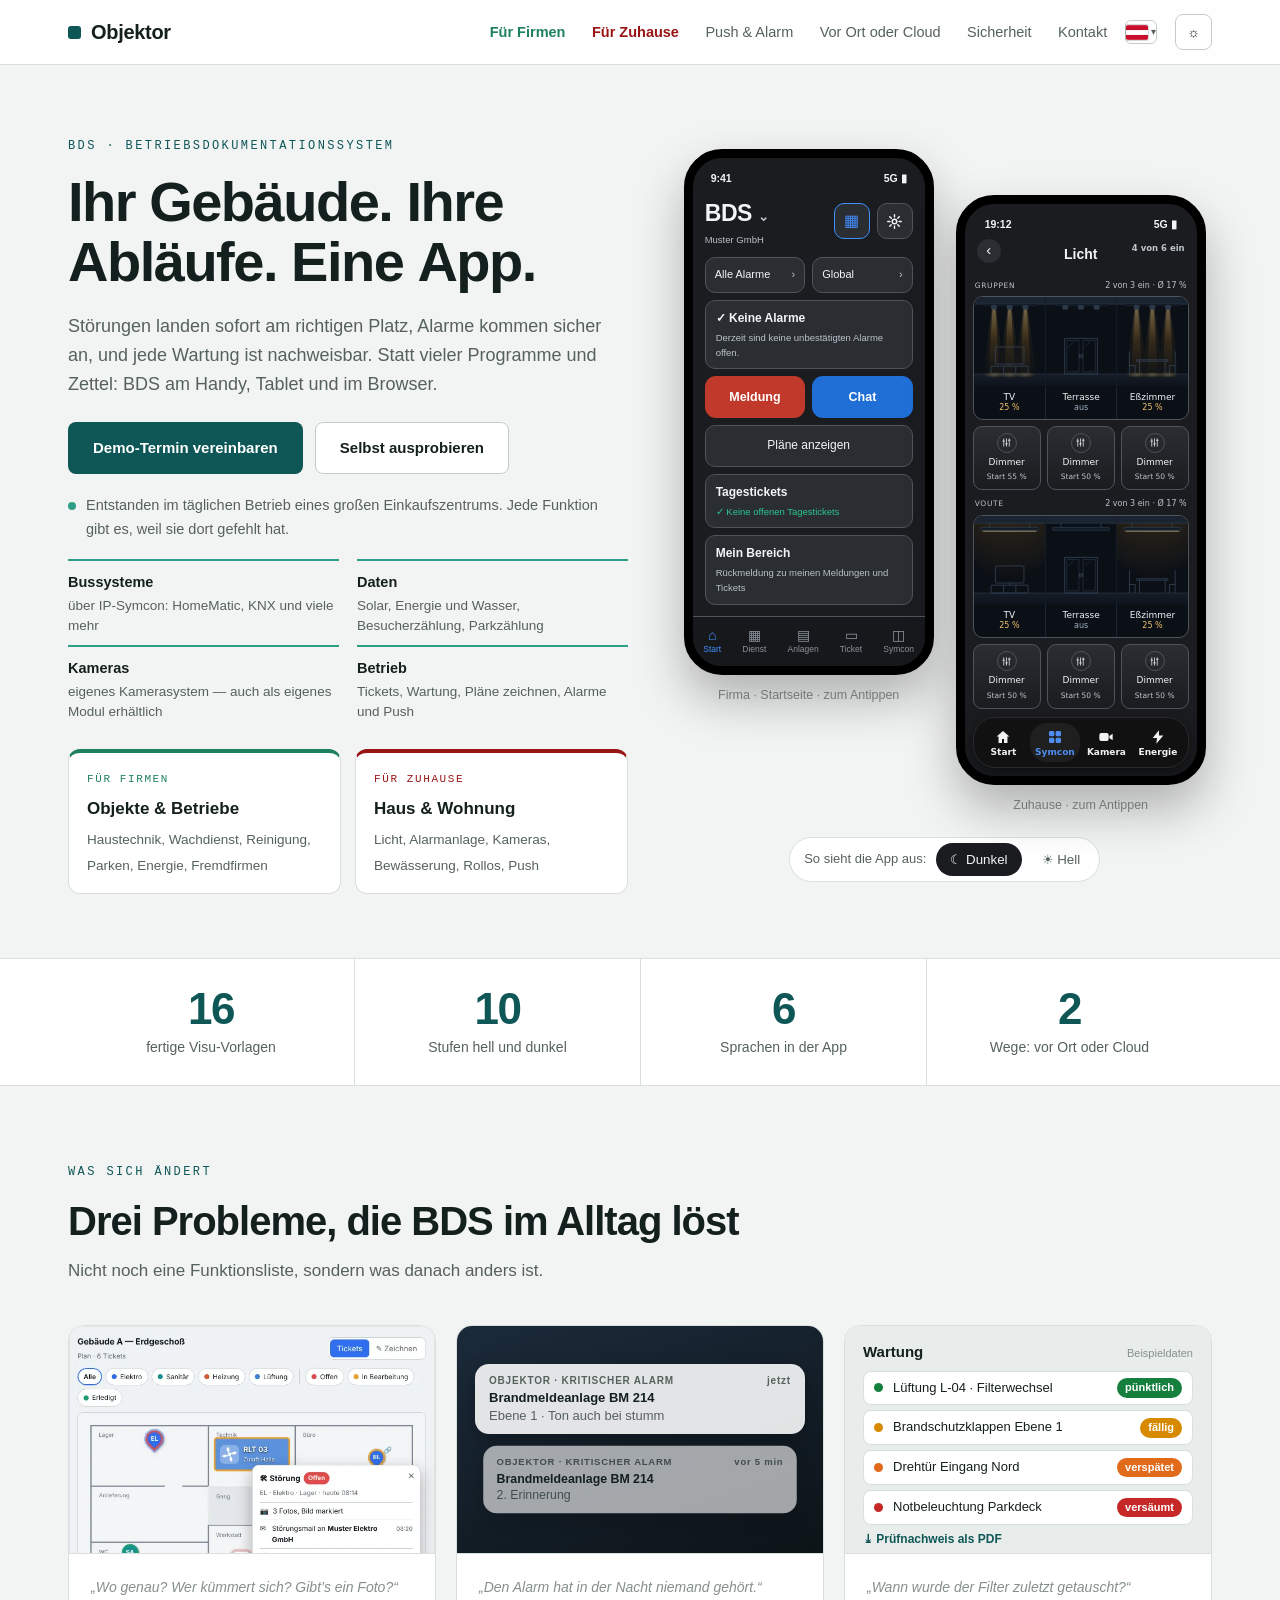
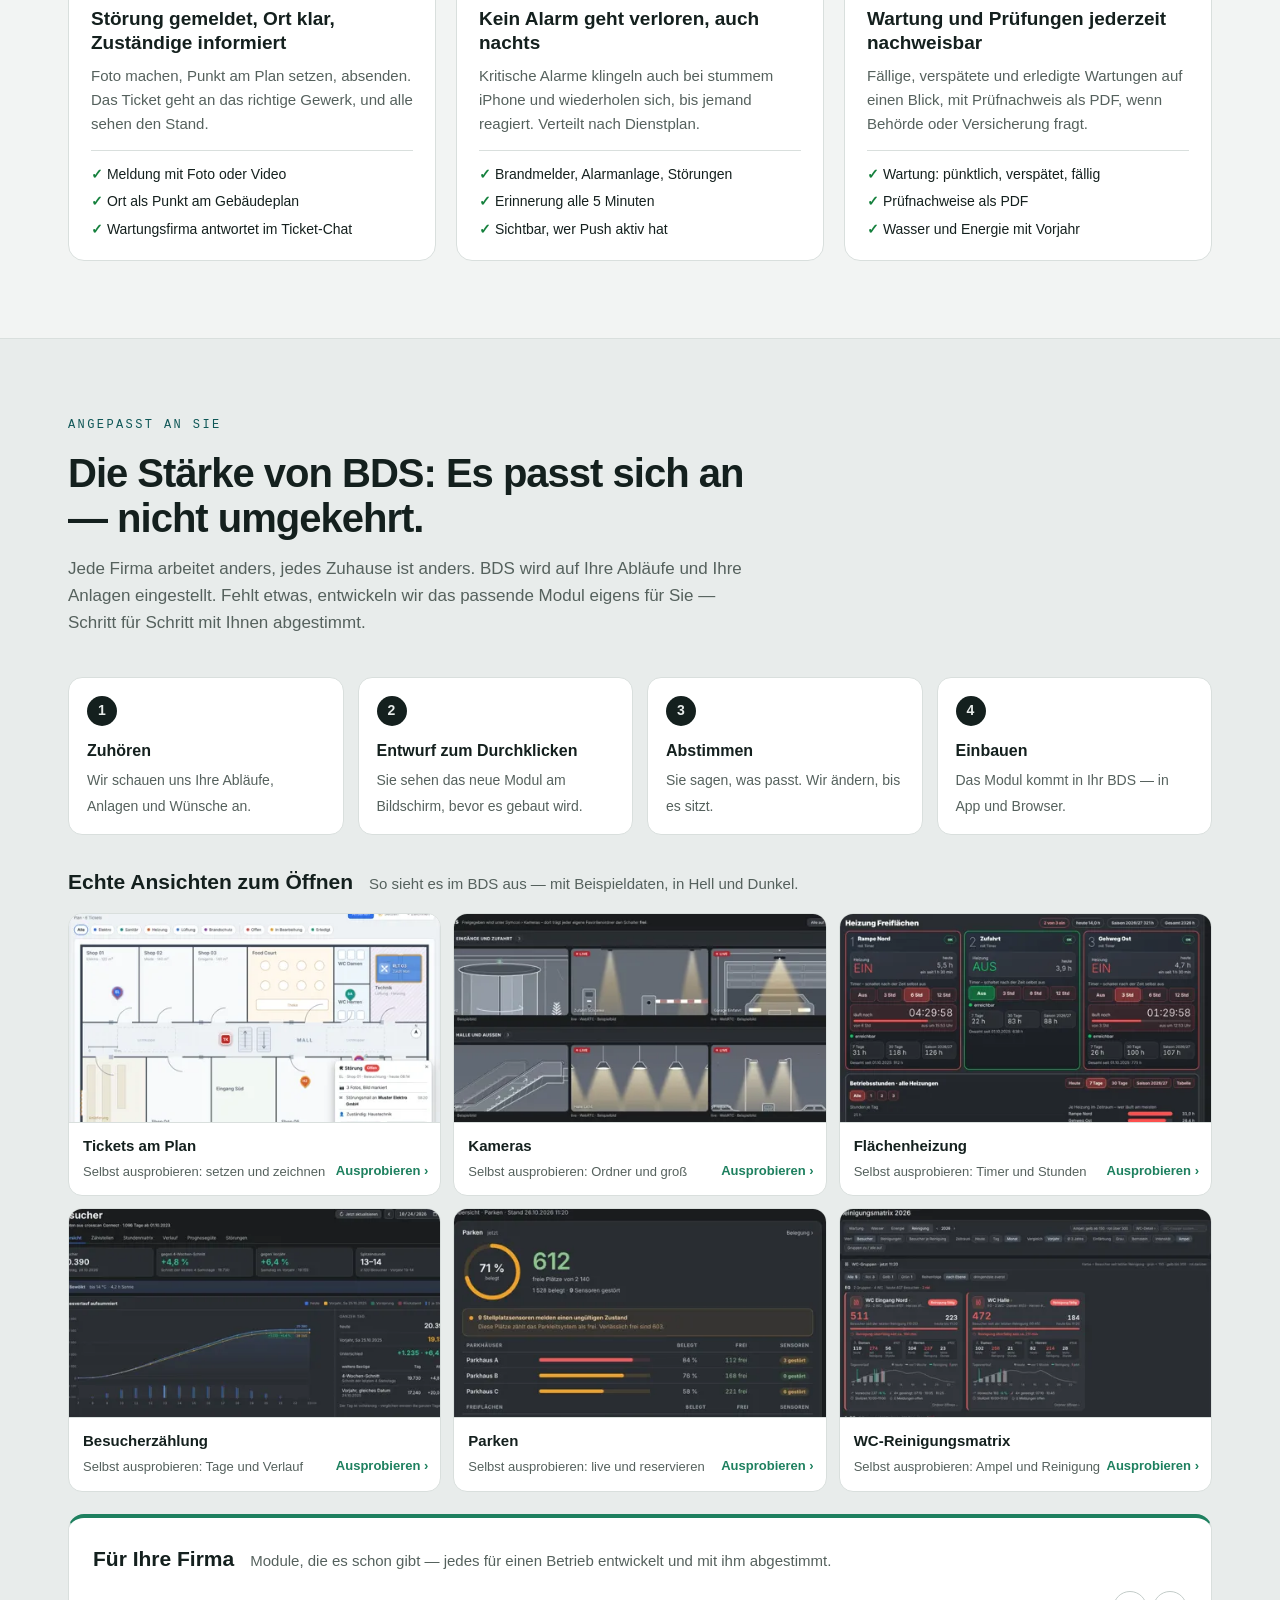
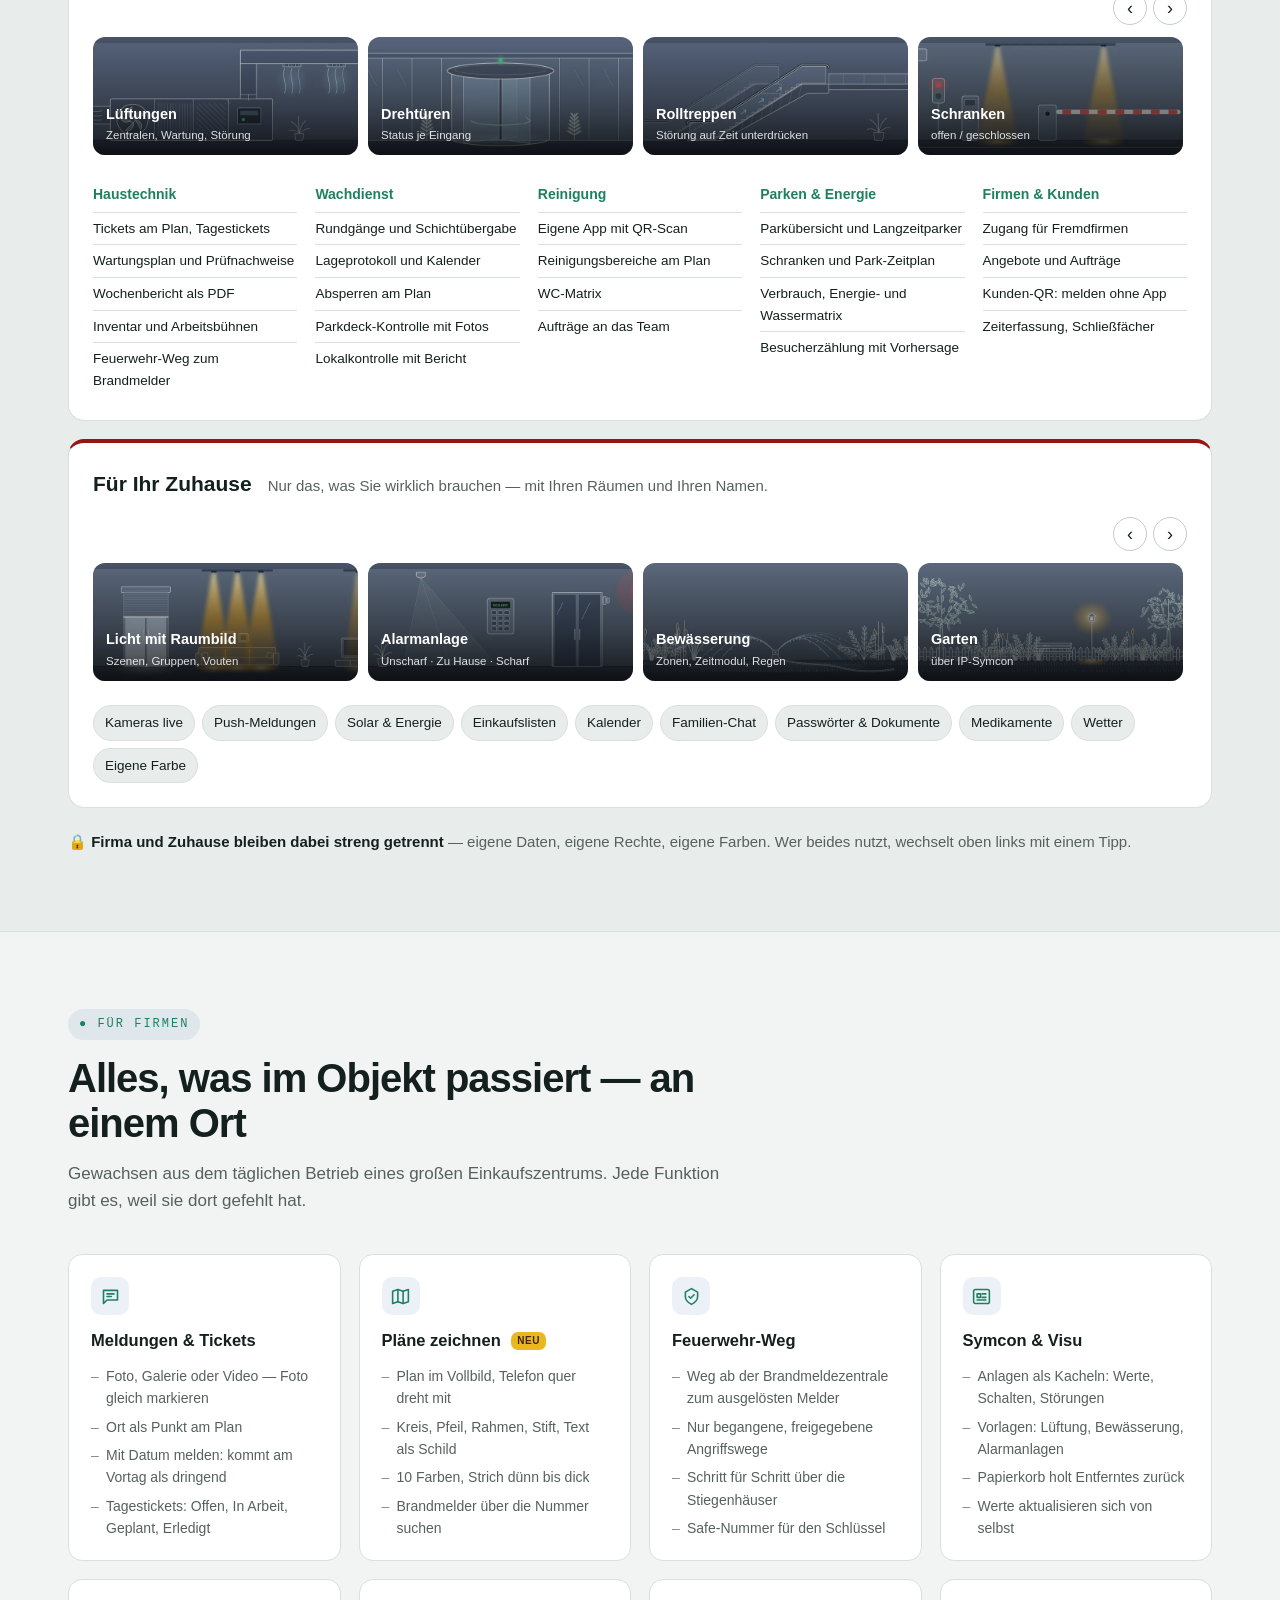
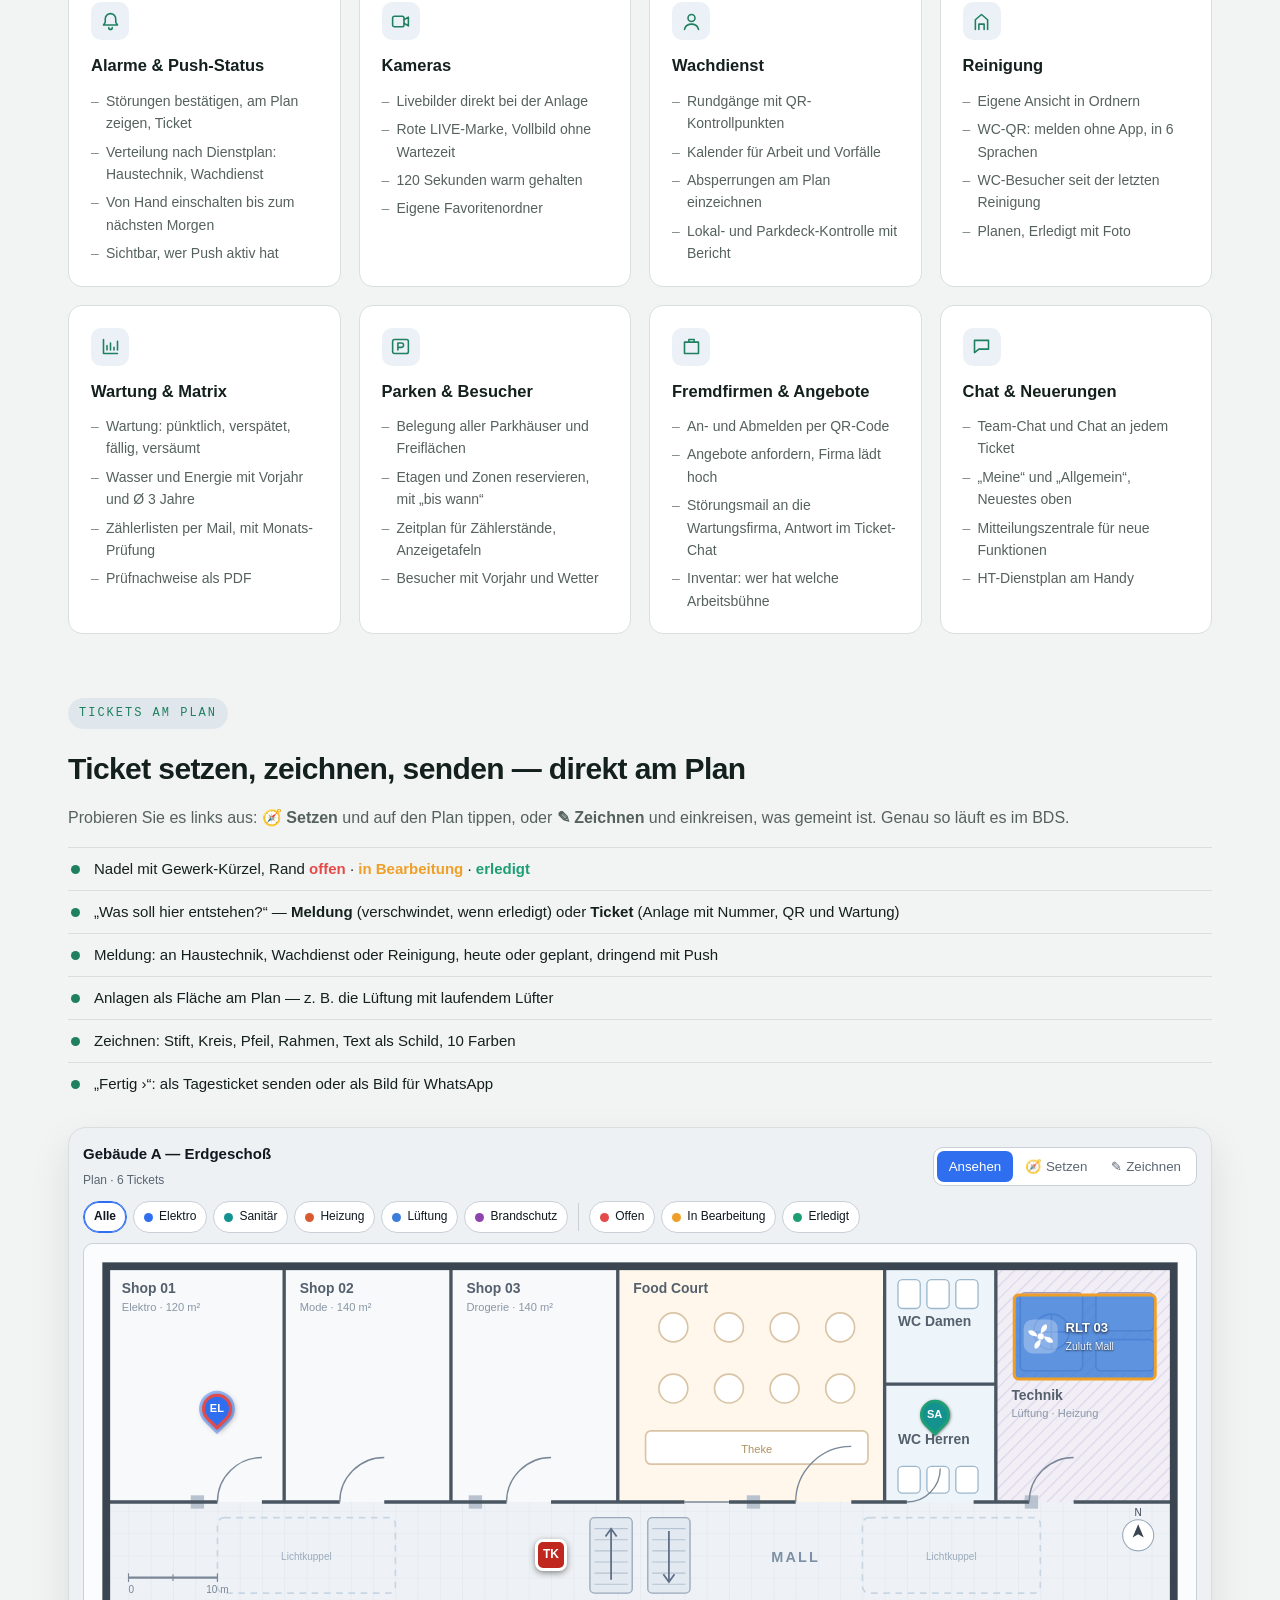
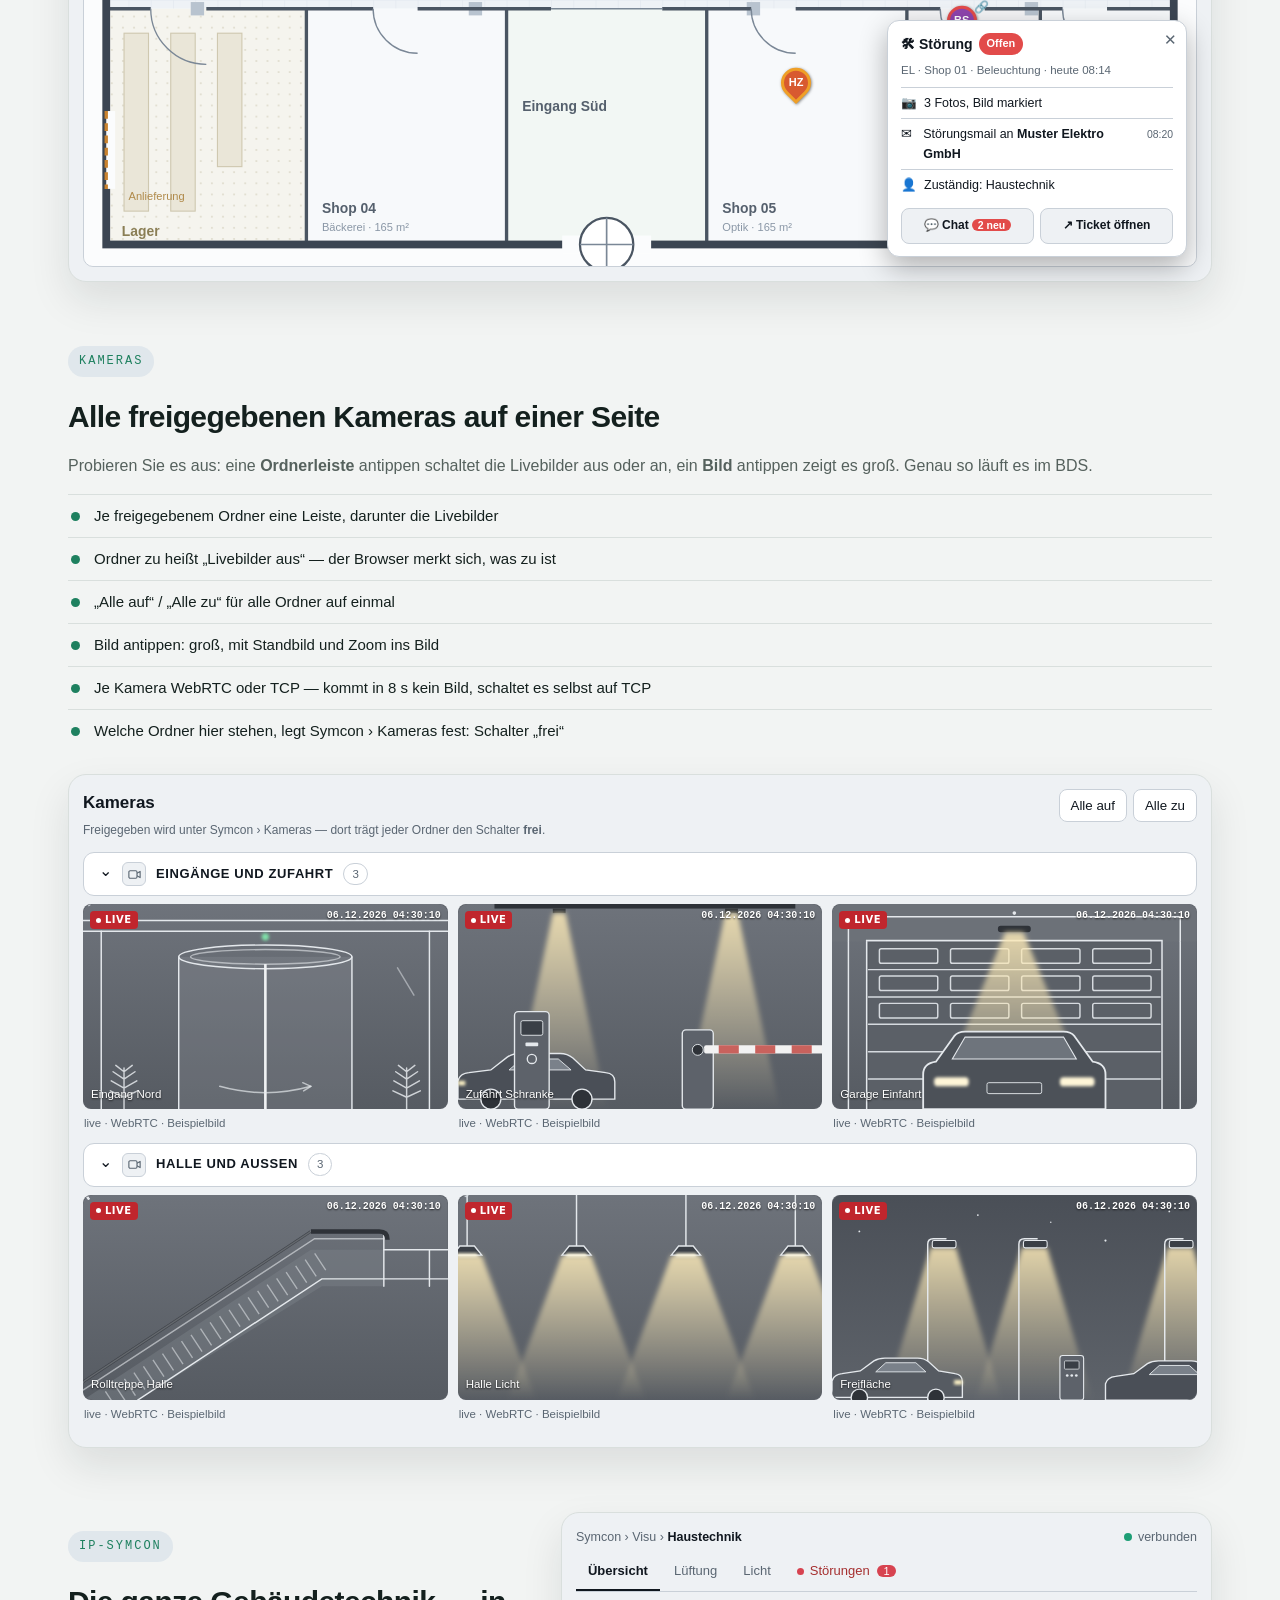
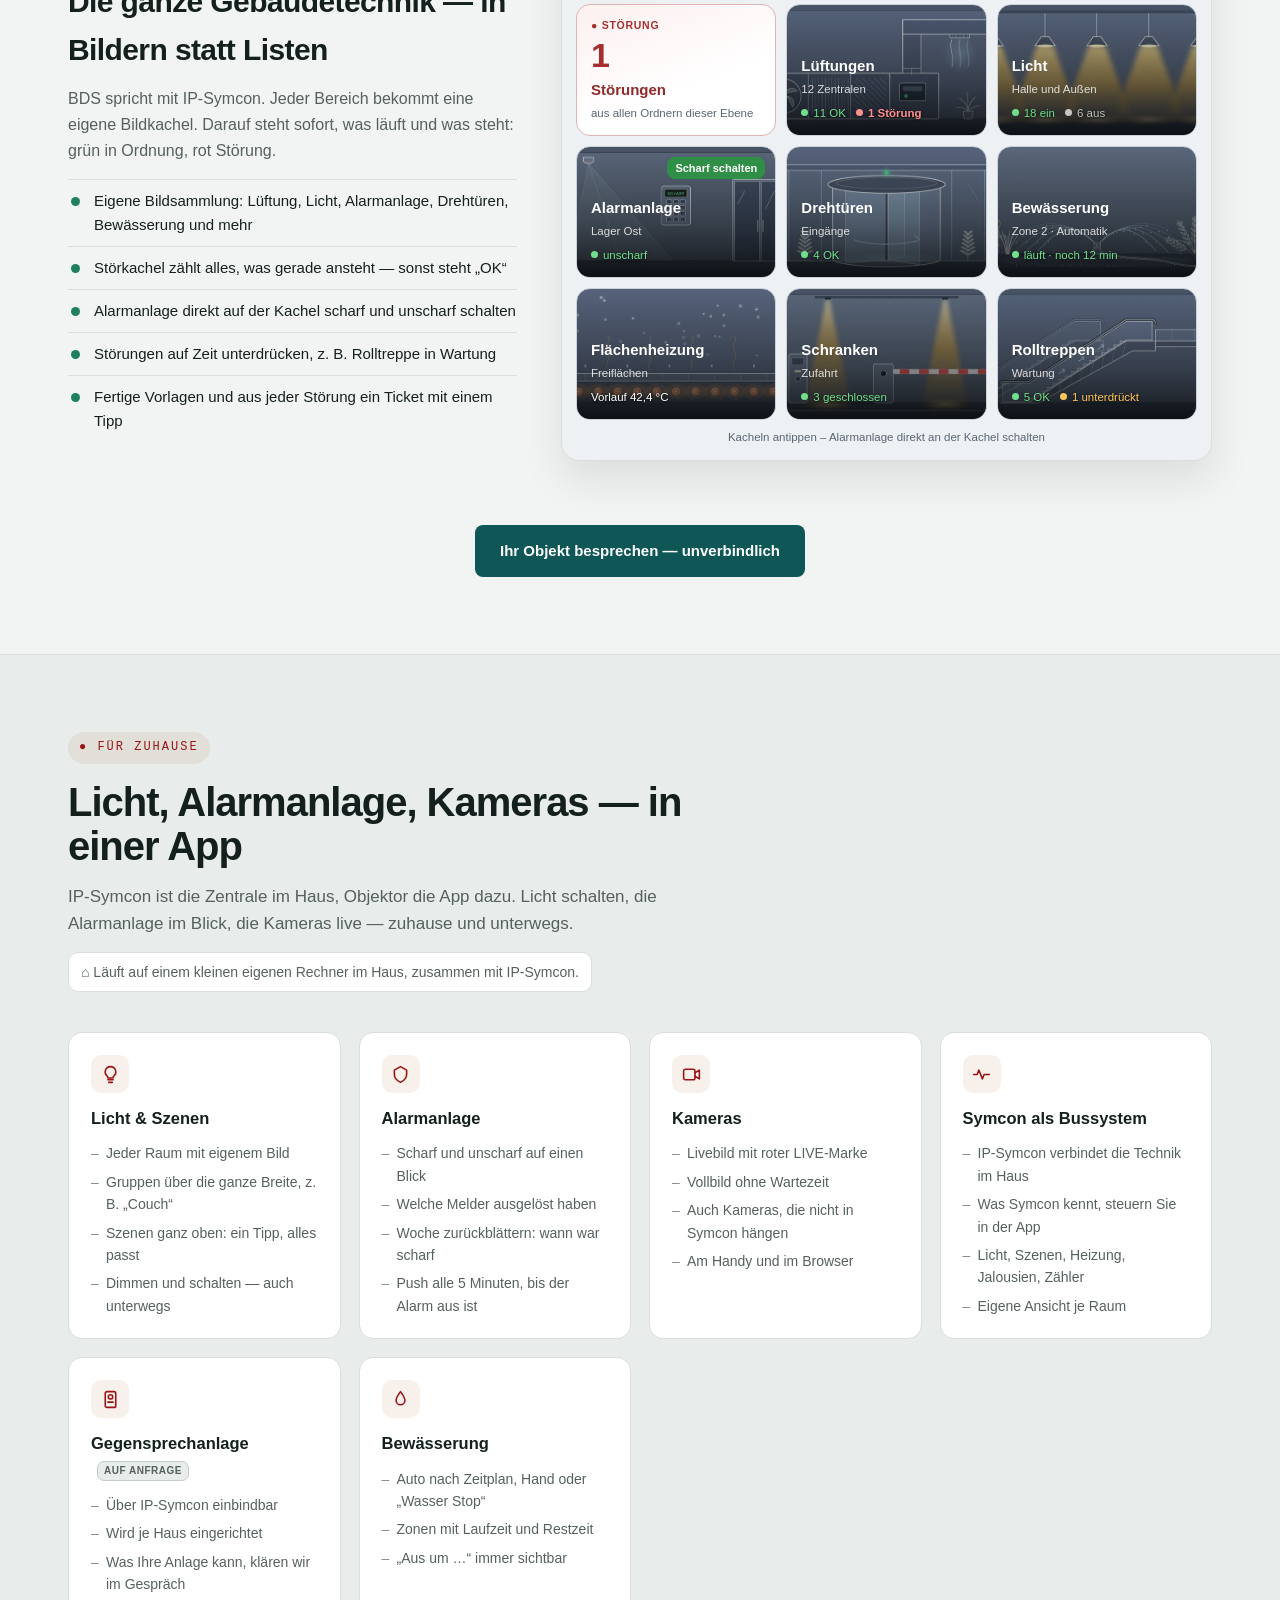
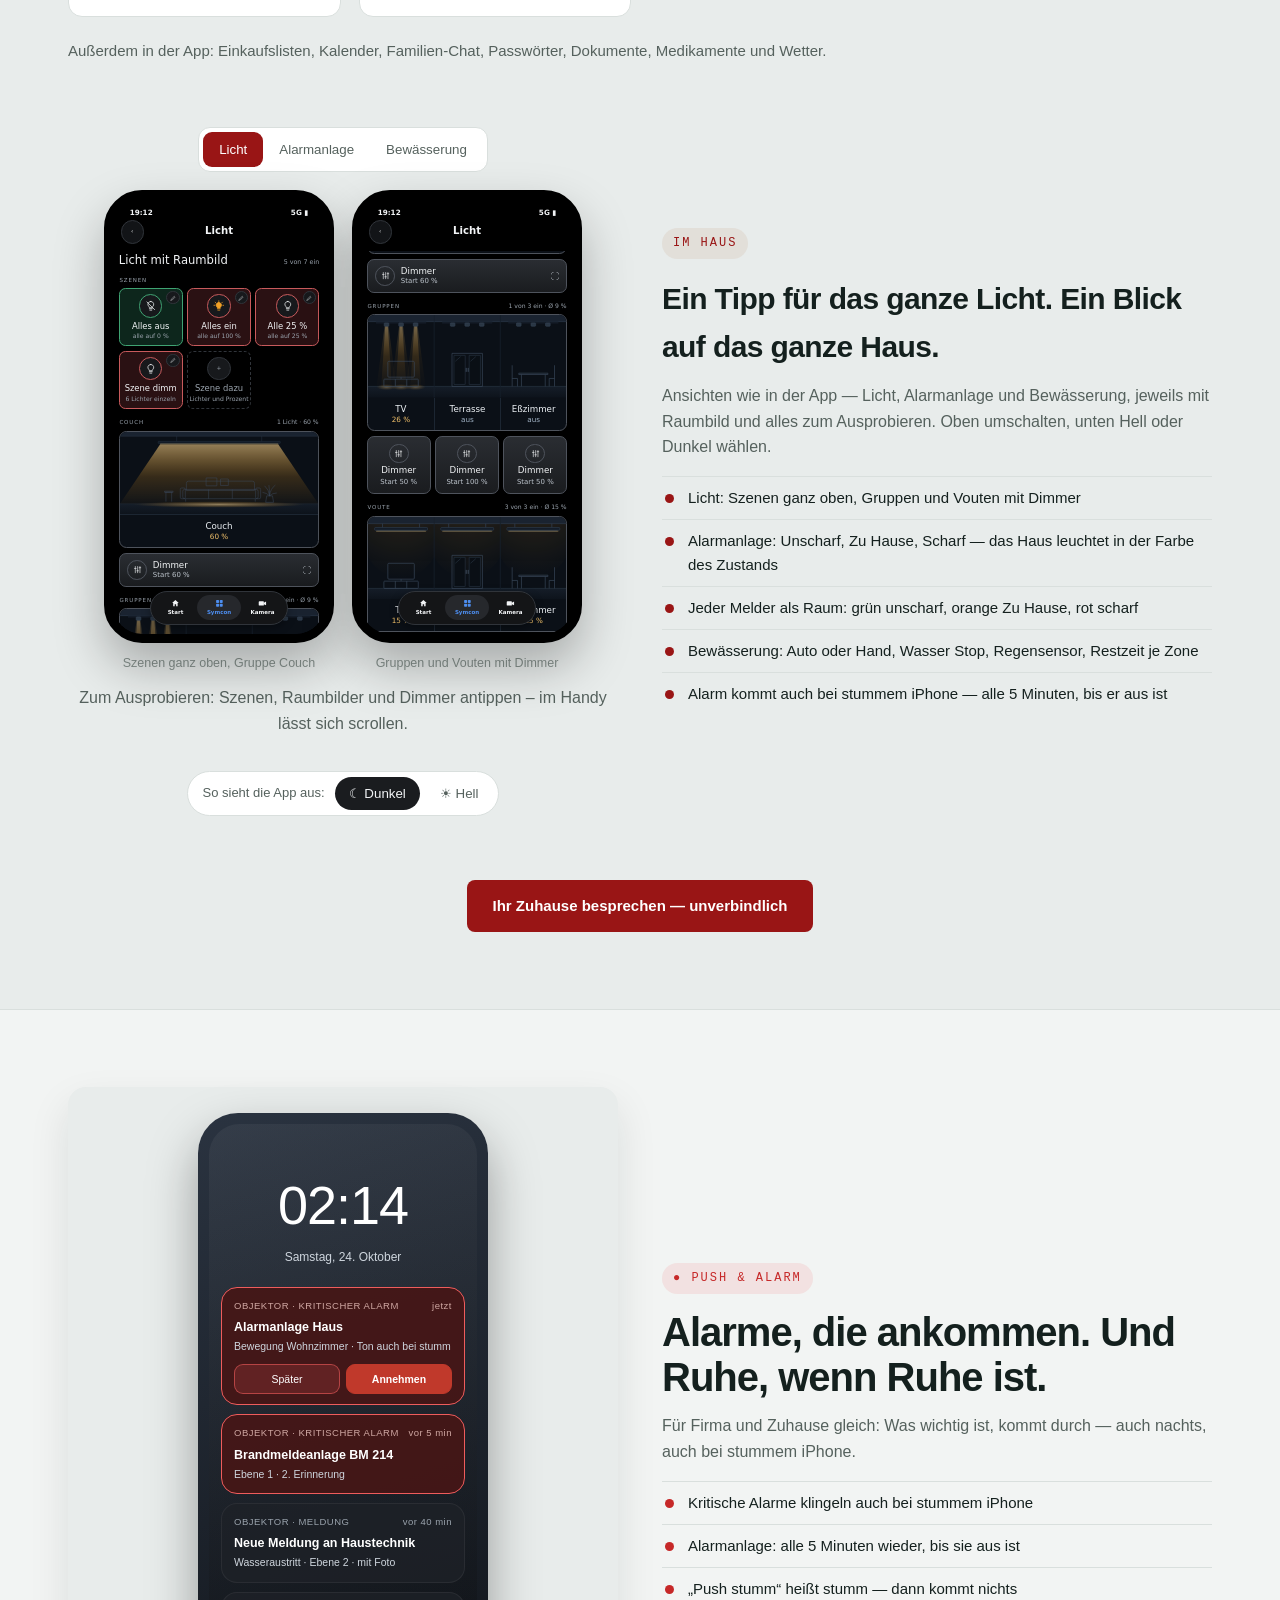
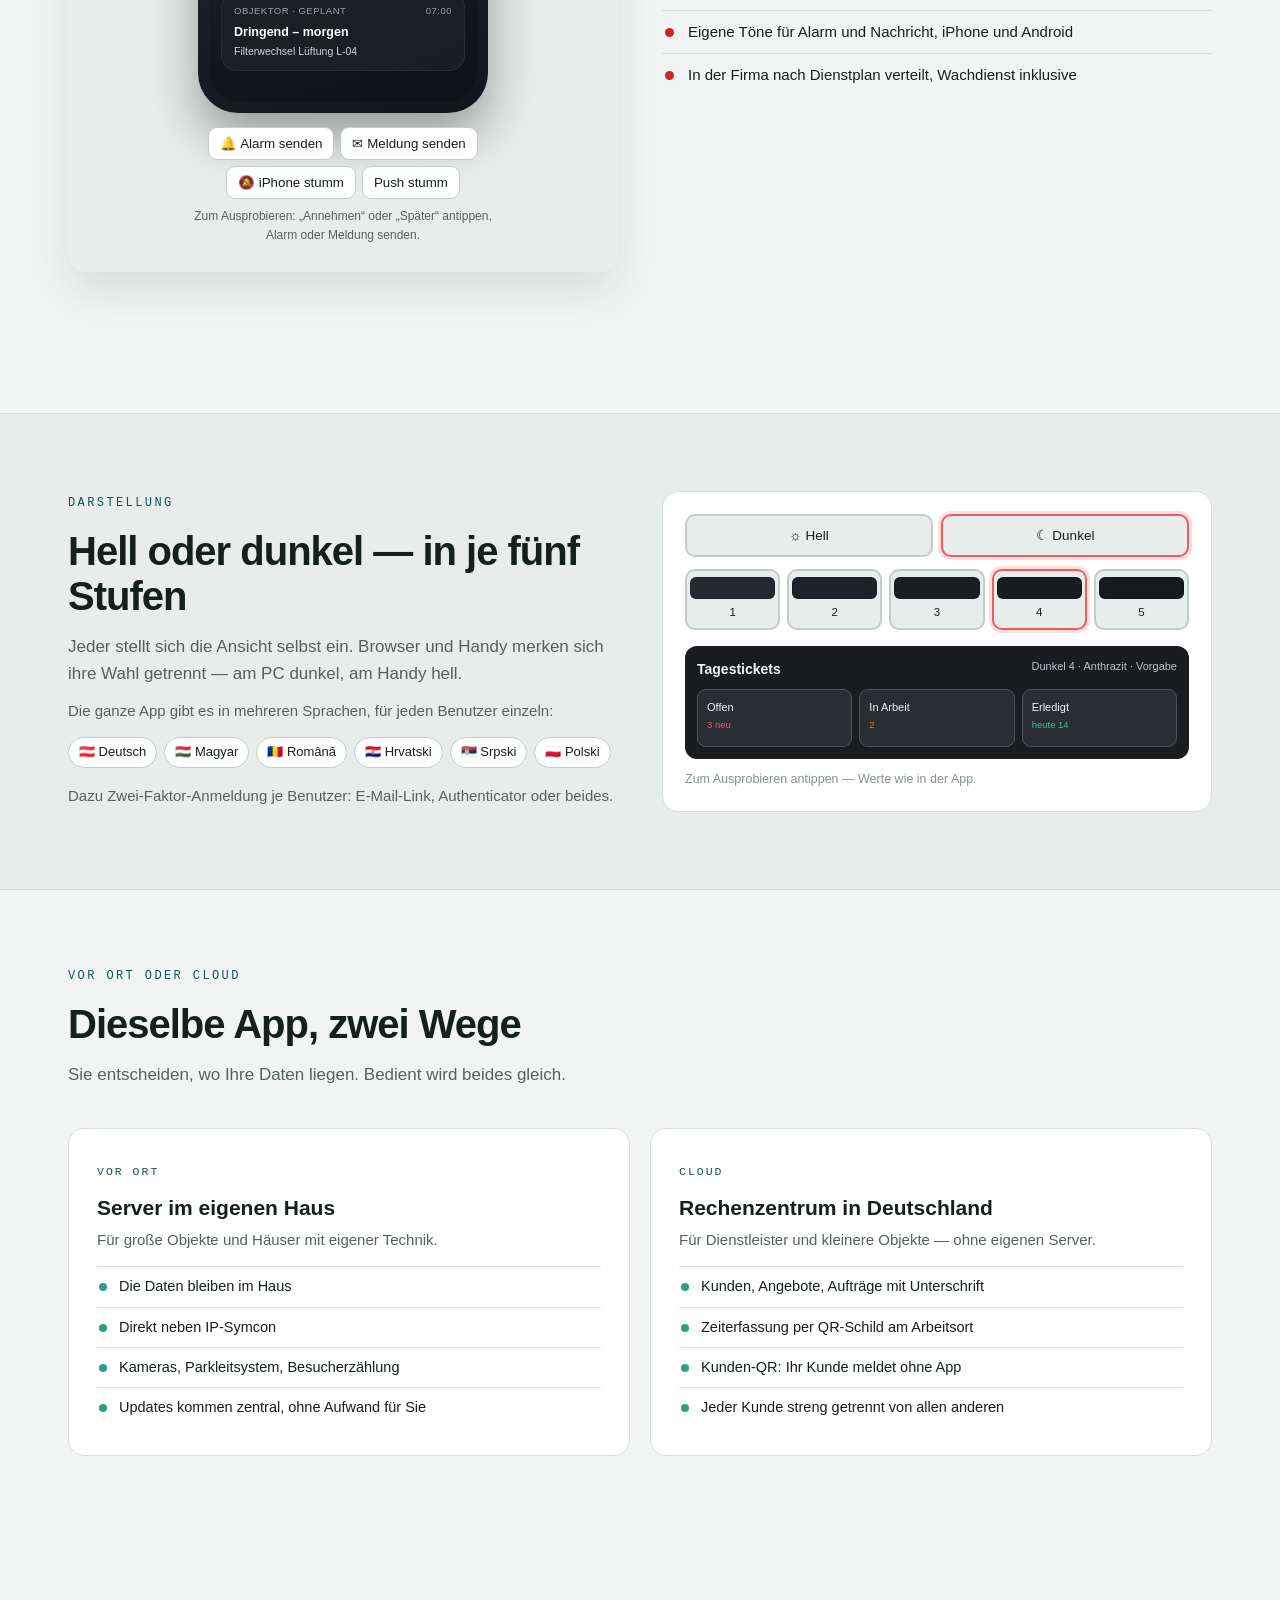
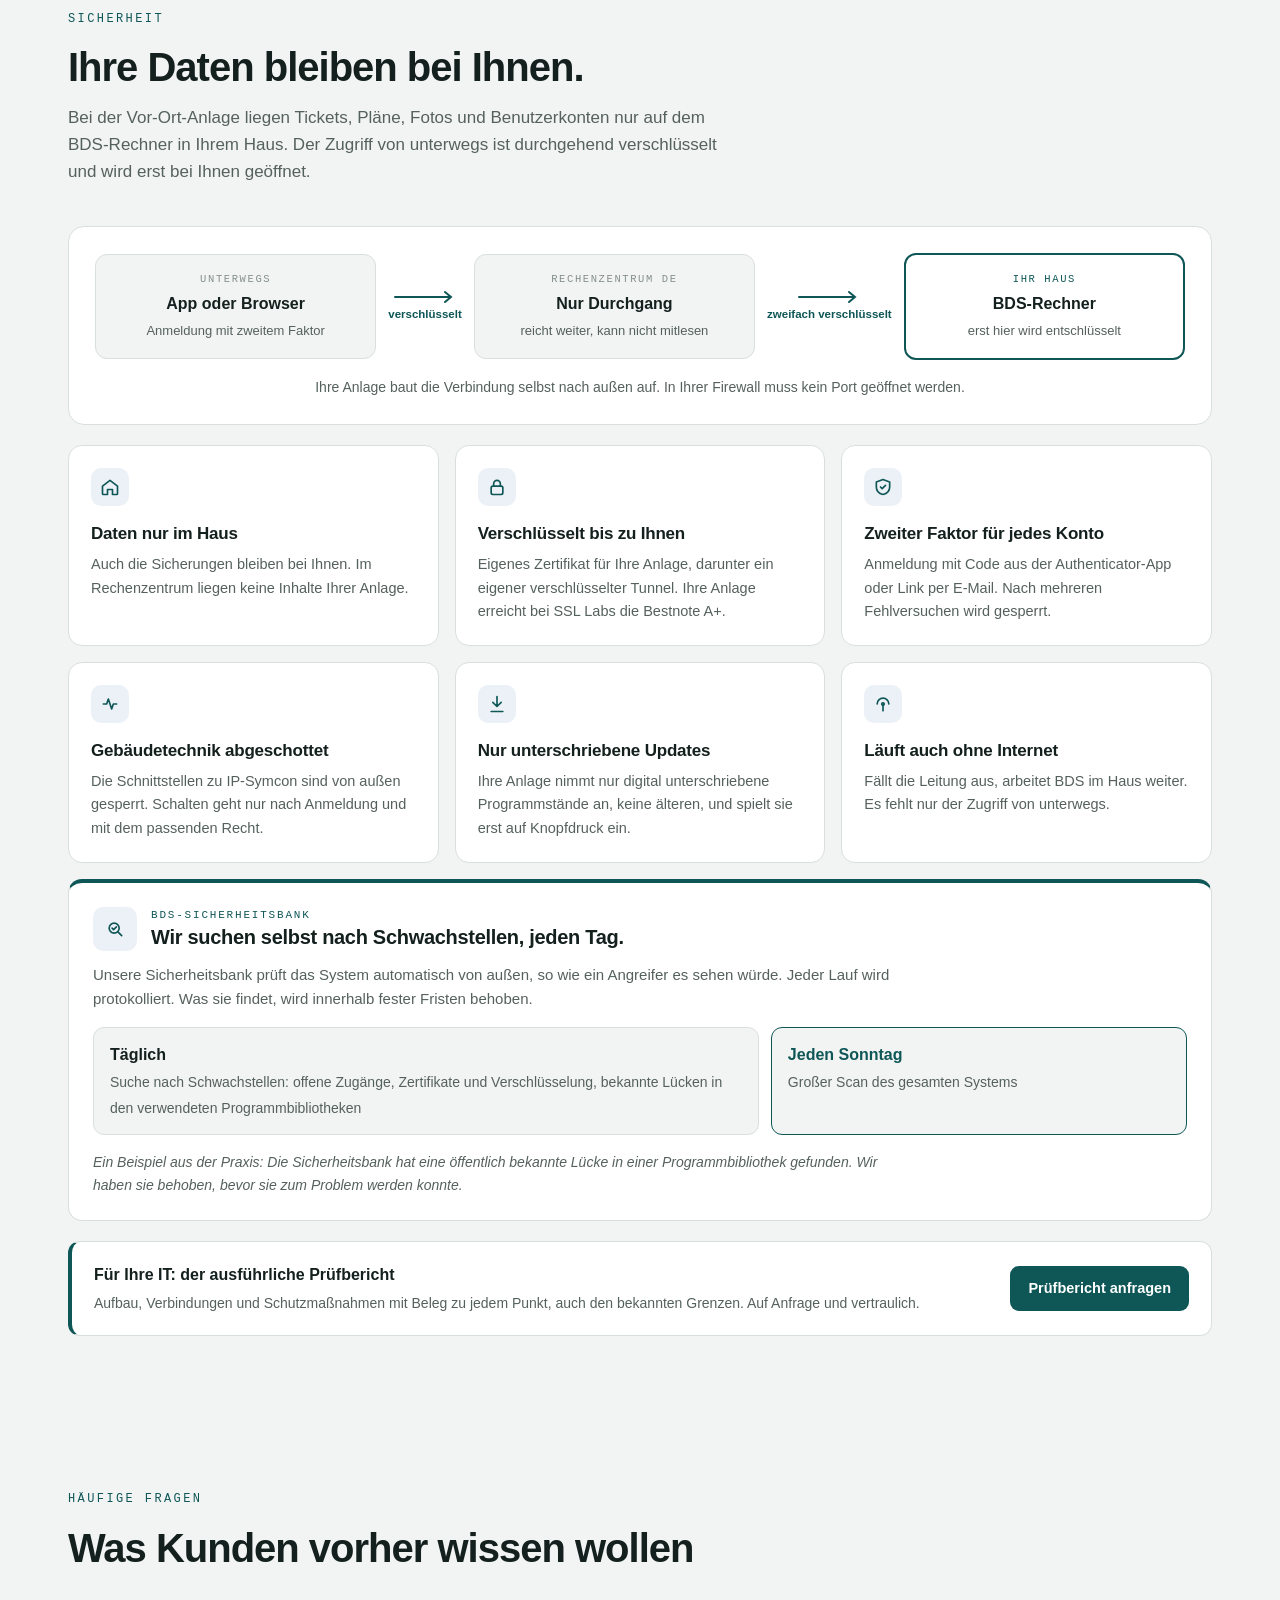
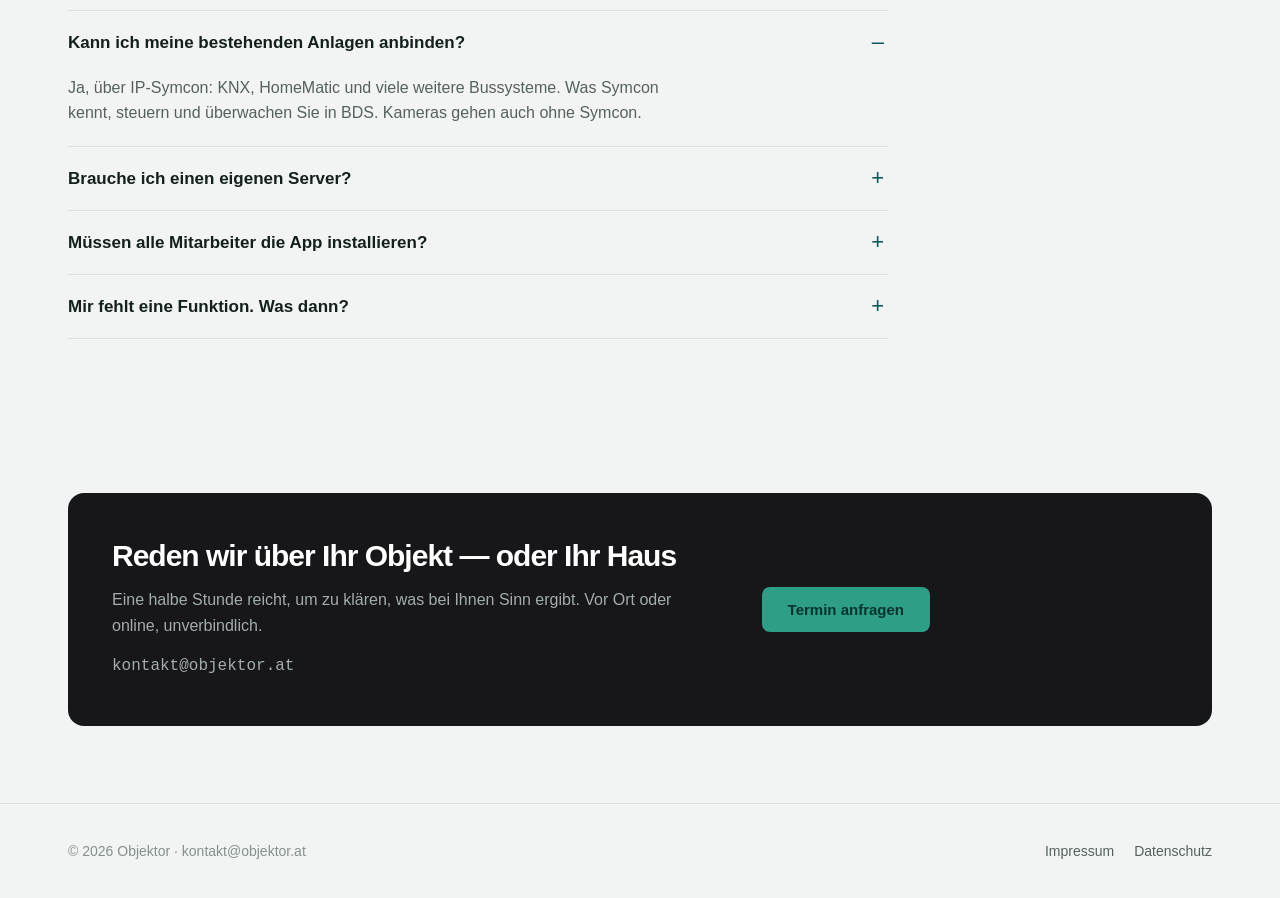
==== index.html @ e70fcc42 "Webseite aktualisiert: en/index.html, index.html, sprache-cs.js, sprache-en.js (+3 weitere) (Martin," ====
<!DOCTYPE html>
<html lang="de">
<head>
<meta charset="utf-8">
<meta name="viewport" content="width=device-width, initial-scale=1">
<title>BDS – Facility-Management-Software &amp; IP-Symcon App | Objektor</title>
<meta name="description" content="BDS von Objektor: Facility-Management-Software mit Tickets am Plan, Wartung, Kameras und Energie – plus IP-Symcon App für Zuhause. Vor Ort oder Cloud.">
<meta name="theme-color" content="#0F5757">
<link rel="canonical" href="https://objektor.at/">
<link rel="alternate" hreflang="de" href="https://objektor.at/">
<link rel="alternate" hreflang="en" href="https://objektor.at/en/">
<link rel="alternate" hreflang="x-default" href="https://objektor.at/">
<link rel="icon" href="favicon.svg" type="image/svg+xml">
<link rel="icon" href="favicon-32.png" sizes="32x32" type="image/png">
<link rel="apple-touch-icon" href="apple-touch-icon.png">
<meta property="og:type" content="website">
<meta property="og:site_name" content="Objektor">
<meta property="og:locale" content="de_AT">
<meta property="og:url" content="https://objektor.at/">
<meta property="og:title" content="Objektor — BDS, die Software für Ihr Gebäude">
<meta property="og:description" content="Eine App für Gebäude: für Firmen Tickets, Pläne, Wartung, Kameras und Energie — für Zuhause Licht, Alarmanlage, Kameras und Push über IP-Symcon. Vor Ort oder in der Cloud.">
<meta property="og:image" content="https://objektor.at/bilder/teilen.jpg">
<meta property="og:image:width" content="1200">
<meta property="og:image:height" content="630">
<meta name="twitter:card" content="summary_large_image">
<script type="application/ld+json">{"@context":"https://schema.org","@type":"Organization","name":"Objektor","url":"https://objektor.at/","logo":"https://objektor.at/apple-touch-icon.png","email":"kontakt@objektor.at","description":"BDS — Software für Gebäude: Dokumentation, Meldungen, Pläne, Alarme und Gebäudetechnik über IP-Symcon, für Firmen und Zuhause.","address":{"@type":"PostalAddress","streetAddress":"Wimhölzelstraße 33","postalCode":"4020","addressLocality":"Linz","addressCountry":"AT"}}</script>
<script type="application/ld+json">{"@context": "https://schema.org", "@type": "SoftwareApplication", "name": "BDS", "alternateName": "Betriebsdokumentationssystem", "applicationCategory": "BusinessApplication", "applicationSubCategory": "Facility-Management-Software (CAFM)", "operatingSystem": "Web-Browser, Smartphone, Tablet", "url": "https://objektor.at/", "publisher": {"@type": "Organization", "name": "Objektor", "url": "https://objektor.at/"}, "description": "Software für Gebäude: Tickets am Gebäudeplan, Wartung und Prüfnachweise, Wachdienst, Reinigung, Kameras, Parken und Energie – für Zuhause Licht, Alarmanlage, Kameras und Push über IP-Symcon. Vor Ort oder in der Cloud (Rechenzentrum in Deutschland)."}</script>
<!-- FAQPage: gleiche Fragen wie im Abschnitt #fragen. Aendert sich dort etwas, hier mit aendern. (08.11.2026) -->
<script type="application/ld+json">{"@context": "https://schema.org", "@type": "FAQPage", "mainEntity": [{"@type": "Question", "name": "Kann ich meine bestehenden Anlagen anbinden?", "acceptedAnswer": {"@type": "Answer", "text": "Ja, über IP-Symcon: KNX, HomeMatic und viele weitere Bussysteme. Was Symcon kennt, steuern und überwachen Sie in BDS. Kameras gehen auch ohne Symcon."}}, {"@type": "Question", "name": "Brauche ich einen eigenen Server?", "acceptedAnswer": {"@type": "Answer", "text": "Nicht unbedingt. Große Objekte nehmen meist den Server im eigenen Haus, Dienstleister und kleinere Objekte die Cloud in Deutschland. Bedient wird beides gleich."}}, {"@type": "Question", "name": "Müssen alle Mitarbeiter die App installieren?", "acceptedAnswer": {"@type": "Answer", "text": "Nein. Reinigung, Fremdfirmen und Kunden melden auch per QR-Code ohne App, in 6 Sprachen."}}, {"@type": "Question", "name": "Mir fehlt eine Funktion. Was dann?", "acceptedAnswer": {"@type": "Answer", "text": "Dann bauen wir das Modul mit Ihnen: zuerst ein Entwurf zum Durchklicken, dann abstimmen, dann einbauen, in App und Browser."}}]}</script>
<script>
(function(){try{var t=localStorage.getItem('objektor-modus');if(!t){t=window.matchMedia&&matchMedia('(prefers-color-scheme: dark)').matches?'dunkel':'hell'}document.documentElement.setAttribute('data-modus',t)}catch(e){document.documentElement.setAttribute('data-modus','hell')}})();
</script>
<script>try{if(window.matchMedia&&!matchMedia("(prefers-reduced-motion: reduce)").matches)document.documentElement.classList.add("js-bew")}catch(e){}</script>
<script src="sprache.js"></script>
<style>
:root{
  --bg:#F2F4F3;--bg2:#E8ECEB;--karte:#FFFFFF;--rand:#D9DFDD;--rand2:#C3CCC9;
  --text:#14201E;--leise:#55615D;--still:#85908C;
  --marke:#0F5757;--marke-hell:#2F9E86;
  --firma:#104B96;--firma-zart:rgba(16,75,150,.08);
  --heim:#A05A22;--heim-zart:rgba(160,90,34,.09);
  --rot:#C62828;--gruen:#15803D;--gelb:#8A5A00;
  --kopf:rgba(255,255,255,.9);--schatten:0 18px 40px rgba(20,32,30,.10);
}
html[data-modus="dunkel"]{
  --bg:#141619;--bg2:#1A1C1F;--karte:#202327;--rand:#2F3338;--rand2:#40444C;
  --text:#F2F4F6;--leise:#BCC3CB;--still:#8B939C;
  --marke:#2F9E86;--marke-hell:#4CC2B4;
  --firma:#438EFF;--firma-zart:rgba(67,142,255,.10);
  --heim:#E0975C;--heim-zart:rgba(224,151,92,.10);
  --rot:#EF5C5C;--gruen:#2CC78F;--gelb:#D78A00;
  --kopf:rgba(20,22,25,.88);--schatten:0 18px 40px rgba(0,0,0,.35);
}
*{box-sizing:border-box;margin:0;padding:0}
html{scroll-behavior:smooth}
body{font-family:-apple-system,BlinkMacSystemFont,"Segoe UI",Helvetica,Arial,sans-serif;background:var(--bg);color:var(--text);line-height:1.6;-webkit-font-smoothing:antialiased}
a{color:inherit}
.mitte{max-width:1200px;margin:0 auto;padding:0 28px}

/* Kopf */
header{position:sticky;top:0;z-index:50;background:var(--kopf);backdrop-filter:blur(10px);border-bottom:1px solid var(--rand)}
.kopf{display:flex;align-items:center;gap:18px;height:64px}
.marke{display:flex;align-items:center;gap:10px;font-size:20px;font-weight:700;letter-spacing:-.3px;text-decoration:none;margin-right:auto}
.marke i{width:13px;height:13px;background:var(--marke);border-radius:3px;display:inline-block}
nav a{margin-left:22px;font-size:14.5px;color:var(--leise);text-decoration:none}
nav a:hover{color:var(--text)}
nav a.f{color:var(--firma);font-weight:600}
nav a.h{color:var(--heim);font-weight:600}
.modus-knopf,.nav-knopf{background:var(--karte);border:1px solid var(--rand2);color:var(--text);border-radius:8px;height:36px;padding:0 11px;font:inherit;font-size:14px;cursor:pointer}
.nav-knopf{display:none}

/* Start */
.held{padding:72px 0 64px}
.held-raster{display:grid;grid-template-columns:1.05fr 1fr;gap:48px;align-items:center}
.kicker{font-family:ui-monospace,SFMono-Regular,Menlo,monospace;font-size:12px;letter-spacing:2.4px;color:var(--marke);margin-bottom:16px}
h1{font-size:clamp(34px,4.6vw,56px);line-height:1.07;letter-spacing:-1.5px;margin-bottom:20px}
.blei{font-size:18px;color:var(--leise);max-width:540px;margin-bottom:30px}
.wege{display:grid;grid-template-columns:1fr 1fr;gap:14px;max-width:560px}
.weg{display:block;text-decoration:none;border-radius:12px;padding:18px 18px 16px;border:1px solid var(--rand);background:var(--karte);transition:.15s}
.weg:hover{transform:translateY(-2px);box-shadow:var(--schatten)}
.weg small{display:block;font-family:ui-monospace,Menlo,monospace;font-size:11px;letter-spacing:1.6px;margin-bottom:6px}
.weg b{display:block;font-size:17px;margin-bottom:4px}
.weg span{font-size:13.5px;color:var(--leise)}
.weg.f{border-top:4px solid var(--firma)} .weg.f small{color:var(--firma)}
.weg.h{border-top:4px solid var(--heim)} .weg.h small{color:var(--heim)}
.held-bild{display:flex;justify-content:center;gap:22px;align-items:flex-start}
.held-bild .telefon:nth-child(2){margin-top:46px}

/* Telefon-Ansicht (App-Farben Dunkel 4) */
.telefon{width:250px;flex:0 0 250px;background:#000;border-radius:38px;padding:9px;box-shadow:0 24px 50px rgba(0,0,0,.28)}
.schirm{background:#1A1C1F;border-radius:30px;overflow:hidden;color:#F2F4F6;font-size:11px;min-height:470px;position:relative;padding-bottom:52px}
.insel{width:78px;height:20px;background:#000;border-radius:12px;margin:8px auto 4px}
.ak{--a:#438EFF}
.ak.heim{--a:#E0975C}
.s-kopf{display:flex;align-items:center;justify-content:space-between;padding:8px 14px 6px}
.s-kopf b{font-size:19px;letter-spacing:-.4px}
.s-kopf small{display:block;font-size:9.5px;color:#BCC3CB;font-weight:400;letter-spacing:0}
.s-qr{width:30px;height:30px;border-radius:9px;border:1.5px solid rgba(239,92,92,.7);background:rgba(239,92,92,.15)}
.s-band{margin:4px 12px 8px;border-radius:9px;padding:7px 9px;font-size:10.5px;font-weight:700;background:rgba(239,92,92,.18);border:1px solid #EF5C5C;color:#FFB3B3}
.s-raster{display:grid;grid-template-columns:1fr 1fr;gap:7px;padding:0 12px}
.s-kachel{background:#2A2D32;border:1px solid #40444C;border-radius:11px;padding:9px 9px 8px;min-height:62px;position:relative}
.s-kachel b{display:block;font-size:11.5px;margin-top:16px}
.s-kachel i{position:absolute;top:8px;left:9px;width:16px;height:16px;border-radius:5px;background:var(--a);opacity:.85}
.s-zahl{position:absolute;top:7px;right:7px;display:flex;gap:3px}
.s-zahl em{font-style:normal;font-size:9.5px;font-weight:700;border-radius:8px;padding:1px 6px}
.z-rot{background:#EF5C5C;color:#fff}.z-gelb{background:#D78A00;color:#1A1C1F}
.s-leiste{position:absolute;left:0;right:0;bottom:0;height:46px;border-top:1px solid #40444C;background:#16181B;display:flex;justify-content:space-around;align-items:center;font-size:9px;color:#8B939C}
.s-leiste span.an{color:var(--a);font-weight:700}
.s-titel{padding:6px 14px 8px;font-size:10px;letter-spacing:1.4px;color:#8B939C}
.s-karte{margin:0 12px 7px;background:#2A2D32;border:1px solid #40444C;border-radius:11px;padding:9px 10px}
.s-zeile{display:flex;justify-content:space-between;align-items:center;gap:8px}
.s-zeile small{color:#BCC3CB;font-size:9.5px}
.punkt{display:inline-block;width:8px;height:8px;border-radius:50%;margin-right:5px}
.p-gruen{background:#2CC78F}.p-rot{background:#EF5C5C}.p-gelb{background:#D78A00}
.licht{display:grid;grid-template-columns:1fr 1fr;gap:6px;margin:0 12px 7px}
.licht div{border-radius:10px;padding:8px 9px;background:#2A2D32;border:1px solid #40444C;font-size:10.5px}
.licht div.an{background:rgba(224,151,92,.16);border-color:#E0975C}
.licht small{display:block;color:#BCC3CB;font-size:9px}
.kam{margin:0 12px 7px;height:78px;border-radius:10px;background:linear-gradient(170deg,#2b3439 0%,#1d2427 55%,#141a1c 56%,#11161a 100%);position:relative;border:1px solid #40444C}
.live{position:absolute;top:7px;left:7px;background:#C0392B;color:#fff;font-size:8.5px;font-weight:700;border-radius:4px;padding:2px 6px}
.live:before{content:"";display:inline-block;width:5px;height:5px;border-radius:50%;background:#fff;margin-right:4px;vertical-align:1px}

/* echte App-Ansicht (DashboardPage.cs, Dunkel 4) */
figure{margin:0}
figcaption{text-align:center;font-size:12.5px;color:var(--still);margin-top:10px}
.telefon figcaption{color:var(--still)}
figure.telefon{background:transparent;box-shadow:none;padding:0}
figure.telefon>.schirm{border:9px solid #000;border-radius:38px;box-shadow:0 24px 50px rgba(0,0,0,.28)}
.telefon.foto .schirm{padding:0;min-height:0;background:#000}
.telefon.foto img{display:block;width:100%;height:auto}
.telefon.raumbild .schirm{background:#1A1C1F;padding:0 0 8px;position:relative}
.r-status{display:flex;justify-content:space-between;padding:12px 20px 2px;font-size:10.5px;font-weight:600;color:#F2F4F6}
.r-kopf{position:relative;text-align:center;padding:8px 0 12px;color:#F2F4F6}
.r-kopf b{font-size:14px}
.r-kopf i{position:absolute;left:12px;top:4px;width:24px;height:24px;border-radius:50%;background:#2A2D32;font-style:normal;font-size:15px;line-height:22px}
.app-h{display:none}
.telefon.raumbild .app-leiste{margin:8px 8px 0}
.held-rechts{display:flex;flex-direction:column;align-items:center}
.app-schalter{display:flex;align-items:center;gap:6px;margin-top:22px;padding:5px 5px 5px 14px;border:1px solid var(--rand);border-radius:999px;background:var(--karte);font-size:13px;color:var(--leise)}
.app-schalter span{margin-right:4px}
.app-schalter button{font:600 13px/1 inherit;font-family:inherit;border:0;border-radius:999px;padding:9px 14px;background:transparent;color:inherit;cursor:pointer}
.app-schalter button[aria-pressed="true"]{background:#1A1C1F;color:#F2F4F6}
.app-schalter button[data-wahl="hell"][aria-pressed="true"]{background:#EEF1F4;color:#10171F;box-shadow:inset 0 0 0 1px #B9C3CE}
/* App hell (PlusCityColors.cs, Hell 1 Weiss) */
#appBild[data-app="hell"] .app-d{display:none}
#appBild[data-app="hell"] .app-h{display:block}
#appBild[data-app="hell"] .telefon.raumbild .schirm{background:#EEF1F4}
#appBild[data-app="hell"] .app-leiste{background:#FFFFFF;border-color:#D5DBE1;box-shadow:0 6px 16px rgba(16,23,31,.18)}
#appBild[data-app="hell"] .app-leiste span{color:#161D26}
#appBild[data-app="hell"] .app-leiste span.an{background:#EAEEF4;color:#1659A7}
#appBild[data-app="hell"] .schirm.app{background:#EEF1F4;color:#10171F}
#appBild[data-app="hell"] .a-marke b span,#appBild[data-app="hell"] .a-marke small,#appBild[data-app="hell"] .a-zwei span,#appBild[data-app="hell"] .a-karte small{color:#2B3540}
#appBild[data-app="hell"] .a-qr,#appBild[data-app="hell"] .a-rad{background:#FFFFFF}
#appBild[data-app="hell"] .a-qr{border-color:#104B96;color:#104B96}
#appBild[data-app="hell"] .a-rad{border-color:#B9C3CE}
#appBild[data-app="hell"] .a-rad svg{stroke:#10171F}
#appBild[data-app="hell"] .a-zwei div,#appBild[data-app="hell"] .a-karte{background:#FFFFFF;border-color:#B9C3CE}
#appBild[data-app="hell"] .a-karte small.gruen{color:#1A694B}
#appBild[data-app="hell"] .a-leiste{background:#FFFFFF;border-top-color:#B9C3CE;color:#2B3540}
#appBild[data-app="hell"] .a-leiste .an{color:#104B96}
.app-leiste{display:flex;justify-content:space-between;gap:2px;margin:16px 8px 0;padding:5px;background:#111;border:1px solid #2A2A2A;border-radius:22px;box-shadow:0 6px 16px rgba(0,0,0,.5)}
.app-leiste span{flex:1;display:flex;flex-direction:column;align-items:center;gap:3px;padding:6px 0 5px;border-radius:17px;color:#F2F2F2;font:700 9px/1 Inter,system-ui,sans-serif}
.app-leiste svg{width:16px;height:16px;fill:currentColor}
.app-leiste span.an{background:#1F1F1F;color:#4D8EF0}
html[data-modus="dunkel"] .nur-hell,html:not([data-modus="dunkel"]) .nur-dunkel{display:none!important}
.schirm.app{padding:0 0 54px;font-size:11px;min-height:500px}
.a-status{display:flex;justify-content:space-between;padding:12px 18px 4px;font-size:10.5px;font-weight:600}
.a-kopf{display:flex;align-items:center;gap:7px;padding:4px 12px 10px}
.a-marke{margin-right:auto}
.a-marke b{font-size:23px;letter-spacing:-.4px}
.a-marke b span{font-size:13px;color:#BCC3CB}
.a-marke small{display:block;font-size:9.5px;color:#BCC3CB}
.a-qr,.a-rad{width:36px;height:36px;border-radius:10px;display:flex;align-items:center;justify-content:center;background:#2A2D32}
.a-qr{border:1.5px solid #438EFF;color:#438EFF;font-size:16px}
.a-rad{border:1px solid #4E535C}
.a-rad svg{width:17px;height:17px;fill:none;stroke:#F2F4F6;stroke-width:2;stroke-linecap:round}
.a-zwei{display:grid;grid-template-columns:1fr 1fr;gap:7px;padding:0 12px 7px}
.a-zwei div{background:#2A2D32;border:1px solid #4E535C;border-radius:10px;padding:8px 9px;display:flex;justify-content:space-between}
.a-zwei span{color:#BCC3CB}
.a-karte{margin:0 12px 7px;background:#2A2D32;border:1px solid #4E535C;border-radius:10px;padding:8px 10px}
.a-karte b{display:block;font-size:12px}
.a-karte small{display:block;color:#BCC3CB;font-size:9.5px;margin-top:2px}
.a-karte small.gruen{color:#2CC78F}
.a-karte.mitte{text-align:center;font-size:12px;padding:10px}
.a-knoepfe{display:grid;grid-template-columns:1fr 1fr;gap:7px;padding:0 12px 7px}
.a-knoepfe div{border-radius:11px;text-align:center;font-weight:700;font-size:12.5px;padding:11px 4px;color:#fff}
.a-knoepfe .rot{background:#C0392B}.a-knoepfe .blau{background:#1F6FD6}
.a-leiste{position:absolute;left:0;right:0;bottom:0;height:50px;background:#16181B;border-top:1px solid #4E535C;display:flex;justify-content:space-around;align-items:center;font-size:14px;color:#8B939C}
.a-leiste span{display:flex;flex-direction:column;align-items:center;line-height:1.1}
.a-leiste i{font-style:normal;font-size:8.5px;margin-top:2px}
.a-leiste .an{color:#438EFF}
.zuhause-fotos{display:flex;justify-content:center;gap:18px;flex-wrap:wrap}
.zuhause-fotos .telefon{width:230px;flex:0 0 230px}
.hinweis-vorort{display:inline-flex;gap:8px;align-items:center;margin-top:14px;font-size:14px;color:var(--leise);background:var(--karte);border:1px solid var(--rand);border-radius:10px;padding:8px 12px}

.kann{list-style:none;display:grid;grid-template-columns:1fr 1fr;gap:10px 18px;max-width:560px;margin:-8px 0 28px}
.kann li{display:flex;flex-direction:column;gap:2px;padding:10px 0 0;border-top:2px solid var(--marke-hell)}
.kann b{font-size:14.5px}
.kann span{font-size:13.5px;color:var(--leise);line-height:1.45}
.blei b{color:var(--text)}
@media(max-width:760px){.kann{grid-template-columns:1fr}}
/* Abschnitte */
section{padding:84px 0}
.kopfzeile{max-width:680px;margin-bottom:40px}
h2{font-size:clamp(28px,3.4vw,40px);letter-spacing:-1px;line-height:1.12;margin-bottom:14px}
.kopfzeile p{font-size:17px;color:var(--leise)}
.etikett{display:inline-flex;align-items:center;gap:8px;font-family:ui-monospace,Menlo,monospace;font-size:12px;letter-spacing:2px;padding:6px 11px;border-radius:20px;margin-bottom:16px}
.etikett.f{background:var(--firma-zart);color:var(--firma)}
.etikett.h{background:var(--heim-zart);color:var(--heim)}

/* Trennung */
.trennung{background:var(--bg2);border-top:1px solid var(--rand);border-bottom:1px solid var(--rand)}
.zwei{display:grid;grid-template-columns:1fr auto 1fr;gap:26px;align-items:stretch}
.welt{background:var(--karte);border:1px solid var(--rand);border-radius:16px;padding:26px}
.welt.f{border-top:4px solid var(--firma)}.welt.h{border-top:4px solid var(--heim)}
.welt h3{font-size:21px;margin-bottom:6px}
.welt p{color:var(--leise);font-size:15px;margin-bottom:14px}
.welt ul{list-style:none}
.welt li{padding:7px 0 7px 22px;border-top:1px solid var(--rand);position:relative;font-size:14.5px}
.welt li:before{content:"";position:absolute;left:2px;top:15px;width:8px;height:8px;border-radius:50%}
.welt.f li:before{background:var(--firma)}.welt.h li:before{background:var(--heim)}
.ablauf{list-style:none;counter-reset:n;display:grid;grid-template-columns:repeat(4,1fr);gap:14px;margin:0 0 30px;padding:0}
.ablauf li{counter-increment:n;background:var(--karte);border:1px solid var(--rand);border-radius:14px;padding:18px 18px 16px;position:relative}
.ablauf li:before{content:counter(n);display:flex;align-items:center;justify-content:center;width:30px;height:30px;border-radius:50%;background:var(--text);color:var(--bg2);font-weight:700;font-size:14px;margin-bottom:12px}
.ablauf b{display:block;font-size:16px;margin-bottom:4px}
.ablauf span{color:var(--leise);font-size:14px}
.angepasst{grid-template-columns:1fr 1fr!important}
.module{display:flex;flex-wrap:wrap;gap:7px}
.module span{font-size:13.5px;padding:6px 11px;border-radius:999px;border:1px solid var(--rand);background:var(--bg2)}
.welt.f .module span{border-color:color-mix(in srgb,var(--firma) 35%,var(--rand))}
.welt.h .module span{border-color:color-mix(in srgb,var(--heim) 35%,var(--rand))}
.getrennt-zeile{margin-top:22px;color:var(--leise);font-size:15px}
.getrennt-zeile b{color:var(--text)}
.getrennt-zeile:before{content:"🔒 "}
@media(max-width:960px){.ablauf{grid-template-columns:1fr 1fr}}
@media(max-width:620px){.ablauf,.angepasst{grid-template-columns:1fr!important}}
.mauer{display:flex;flex-direction:column;align-items:center;justify-content:center;gap:10px;color:var(--still);font-size:12.5px;text-align:center;max-width:150px}
.mauer div{width:2px;flex:1;background:repeating-linear-gradient(var(--rand2) 0 8px,transparent 8px 14px)}
.mauer b{color:var(--text);font-size:14px}

/* Funktionskarten */
.raster{display:grid;grid-template-columns:repeat(auto-fit,minmax(260px,1fr));gap:18px}
.fk{background:var(--karte);border:1px solid var(--rand);border-radius:14px;padding:22px 22px 18px}
.fk .sym{width:38px;height:38px;border-radius:10px;display:flex;align-items:center;justify-content:center;margin-bottom:12px}
.f .fk .sym{background:var(--firma-zart);color:var(--firma)}
.h .fk .sym{background:var(--heim-zart);color:var(--heim)}
.fk .sym svg{width:21px;height:21px;fill:none;stroke:currentColor;stroke-width:1.8;stroke-linecap:round;stroke-linejoin:round}
.fk h3{font-size:16.5px;margin-bottom:8px}
.fk ul{list-style:none}
.fk li{font-size:14px;color:var(--leise);padding:3px 0 3px 15px;position:relative}
.fk li:before{content:"–";position:absolute;left:0;color:var(--still)}
.fk .marke-neu{display:inline-block;font-size:10px;font-weight:700;letter-spacing:.5px;padding:1px 6px;border-radius:7px;background:#E9B820;color:#412402;margin-left:6px;vertical-align:2px}
.fk .anfrage{display:inline-block;font-size:10px;font-weight:700;letter-spacing:.5px;padding:1px 6px;border-radius:7px;background:var(--bg2);color:var(--leise);border:1px solid var(--rand2);margin-left:6px;vertical-align:2px}

/* Schaufenster */
.schau{display:grid;grid-template-columns:1fr 1fr;gap:44px;align-items:center;margin:64px 0}
.schau.um .schau-bild{order:2}
.schau h3{font-size:clamp(23px,2.4vw,30px);letter-spacing:-.6px;margin-bottom:12px}
.schau p{color:var(--leise);font-size:16px;margin-bottom:16px}
.schau ul{list-style:none}
.schau li{padding:9px 0 9px 26px;border-top:1px solid var(--rand);position:relative;font-size:15px}
.schau li:before{content:"";position:absolute;left:3px;top:17px;width:9px;height:9px;border-radius:50%}
.f .schau li:before{background:var(--firma)}.h .schau li:before{background:var(--heim)}.push .schau li:before{background:var(--rot)}
.schau-bild{background:#0E1113;border-radius:18px;padding:16px;box-shadow:var(--schatten)}
.schau-bild svg{display:block;width:100%;height:auto;border-radius:10px}
.schau-bild.hell{background:var(--bg2);display:flex;justify-content:center;padding:26px}

/* Visu */
/* Anmerkung 6: Fenster im BDS-Stil, folgt Hell/Dunkel (Farben PlusCityColors.cs / seitenpunkte.css) */
.schau.breit{grid-template-columns:1.45fr 1fr}
.schau.breit.um{grid-template-columns:1fr 1.45fr}
.bds-fenster{position:relative;--bf-bg:#EEF1F4;--bf-panel:#FFFFFF;--bf-rand:#C9D0D8;--bf-text:#10171F;--bf-leise:#5A6672;background:var(--bf-bg);color:var(--bf-text);padding:14px;border:1px solid var(--rand)}
html[data-modus="dunkel"] .bds-fenster{--bf-bg:#1A1C1F;--bf-panel:#2A2D32;--bf-rand:#40444C;--bf-text:#F2F4F6;--bf-leise:#BCC3CB;border-color:#000}
.bf-kopf{display:flex;justify-content:space-between;align-items:center;gap:10px;margin-bottom:10px}
.bf-titel b{display:block;font-size:15px}.bf-titel small{font-size:12px;color:var(--bf-leise)}
.bf-reiter{display:flex;background:var(--bf-panel);border:1px solid var(--bf-rand);border-radius:10px;padding:3px}
.bf-reiter button{font:600 13px/1 inherit;font-family:inherit;border:0;background:transparent;color:var(--bf-leise);padding:8px 12px;border-radius:7px;cursor:pointer}
.bf-reiter button.an{background:#2F6FEF;color:#fff}
.bf-filter{display:flex;flex-wrap:wrap;gap:6px;margin-bottom:10px}
.fchip{display:inline-flex;align-items:center;gap:6px;font-size:12px;padding:5px 10px;border-radius:999px;background:var(--bf-panel);border:1px solid var(--bf-rand);cursor:pointer;user-select:none}
.fchip i{width:9px;height:9px;border-radius:50%}
.fchip.an{border-color:#2F6FEF;box-shadow:inset 0 0 0 1px #2F6FEF;font-weight:600}
.ftrenn{width:1px;background:var(--bf-rand);margin:2px 4px}
.bf-plan{position:relative;border-radius:10px;overflow:hidden;aspect-ratio:800/440;background:#F3F5F7;border:1px solid var(--bf-rand)}
.bf-plan .grundriss,.bf-plan .skizze{position:absolute;inset:0;width:100%;height:100%}
.bf-plan .skizze{display:none;pointer-events:none}
.pin{position:absolute;width:30px;height:30px;cursor:pointer;transform:translate(-50%,calc(-100% - 6.21px));z-index:3}
.pin-form{width:100%;height:100%;border-radius:50% 50% 50% 0;transform:rotate(-45deg);box-shadow:0 1px 3px rgba(0,0,0,.5);display:flex;align-items:center;justify-content:center;border:3px solid #fff;box-sizing:border-box}
.pin-form span{transform:rotate(45deg);color:#fff;font-weight:700;font-size:11px}
.pin:hover .pin-form,.pin.gewaehlt .pin-form{box-shadow:0 0 0 3px rgba(47,111,239,.45),0 2px 6px rgba(0,0,0,.5)}
.pin .kette{position:absolute;right:-12px;top:-8px;font-size:12px}
.meldungspin{position:absolute;width:32px;height:32px;box-sizing:border-box;cursor:pointer;background:#E24B4A;border:3px solid #fff;border-radius:8px;display:flex;align-items:center;justify-content:center;color:#fff;font-weight:700;font-size:12px;transform:translate(-50%,-50%);z-index:4;box-shadow:0 2px 6px rgba(0,0,0,.45)}
.meldungspin.dringend{background:#C0271F;animation:meldungPuls 1.6s ease-in-out infinite}
@keyframes meldungPuls{0%,100%{box-shadow:0 2px 6px rgba(0,0,0,.45),0 0 0 0 rgba(226,75,74,.55)}50%{box-shadow:0 2px 6px rgba(0,0,0,.45),0 0 0 10px rgba(226,75,74,0)}}
.kiste{position:absolute;transform:translate(-50%,-50%);box-sizing:border-box;border:3px solid #EF9F27;border-radius:6px;background:var(--kiste-fuell);display:flex;align-items:center;gap:8px;padding-left:8px;overflow:hidden;cursor:pointer;z-index:2}
.kiste-ikon{width:34px;height:34px;border-radius:9px;flex:none;background:rgba(255,255,255,.28);display:flex;align-items:center;justify-content:center}
.kiste-ikon svg{animation:kisteDreh 1.9s linear infinite}
@keyframes kisteDreh{to{transform:rotate(360deg)}}
.kiste-titel{display:block;color:#fff;font-size:13px;text-shadow:0 1px 3px rgba(0,0,0,.85)}
.kiste-unter{display:block;color:#fff;opacity:.9;font-size:10.5px;text-shadow:0 1px 2px rgba(0,0,0,.8)}
.weg-gefiltert{display:none!important}
.zeichenleiste{display:none;position:absolute;left:10px;right:10px;bottom:10px;background:#2A2D32;border-radius:10px;padding:7px 10px;gap:4px;align-items:center;font-size:12px;color:#BCC3CB;z-index:6}
.zeichenleiste span{padding:5px 8px;border-radius:7px}
.zeichenleiste span.an{background:rgba(239,92,92,.25);color:#fff;box-shadow:inset 0 0 0 1px #EF5C5C}
.zeichenleiste em{width:15px;height:15px;border-radius:50%;margin-left:4px}
.zeichenleiste em:first-of-type{margin-left:auto}
.bf-plan.zeichnen .skizze{display:block}
.bf-plan.zeichnen .zeichenleiste{display:flex}
.bf-plan.zeichnen .pin,.bf-plan.zeichnen .meldungspin,.bf-plan.zeichnen .kiste{opacity:.35;pointer-events:none}
.bf-plan.zeichnen .plan-tipp,#planDemo.zeichnen .ticketfenster{display:none}
.plan-tipp{position:absolute;right:10px;top:10px;font-size:11.5px;background:rgba(16,23,31,.78);color:#fff;padding:5px 9px;border-radius:999px;z-index:5}
.ticketfenster{position:absolute;right:24px;bottom:24px;width:min(300px,calc(100% - 48px));background:var(--bf-panel);color:var(--bf-text);border:1px solid var(--bf-rand);border-radius:12px;box-shadow:0 10px 28px rgba(0,0,0,.3);padding:12px 13px;font-size:12.5px;z-index:7}
.tm-kopf{display:flex;flex-wrap:wrap;align-items:center;gap:6px;margin-bottom:8px}
.tm-kopf b{font-size:14px}
.tm-marke{font-size:11px;font-weight:700;color:#fff;border-radius:999px;padding:2px 8px}
.tm-sub{flex-basis:100%;font-size:11.5px;color:var(--bf-leise)}
.tm-z{display:flex;gap:7px;align-items:baseline;padding:5px 0;border-top:1px solid var(--bf-rand)}
.tm-z i{font-style:normal;width:16px}.tm-z small{margin-left:auto;color:var(--bf-leise);white-space:nowrap;padding-left:6px}
.tm-knoepfe{display:flex;gap:6px;margin-top:8px}
.tm-knopf{flex:1;text-align:center;font-weight:600;font-size:12px;border-radius:8px;padding:7px 4px;background:var(--bf-bg);border:1px solid var(--bf-rand)}
.tm-neu{background:#E24B4A;color:#fff;border-radius:999px;padding:0 6px;font-size:10.5px;margin-left:3px}
.tm-zu{position:absolute;right:9px;top:7px;cursor:pointer;color:var(--bf-leise);font-size:15px}
/* Symcon Visu */
.vs-kopf2{display:flex;justify-content:space-between;align-items:center;font-size:12.5px;color:var(--bf-leise);margin-bottom:6px}
.vs-brot2 b{color:var(--bf-text)}
.vs-stand2 i{display:inline-block;width:8px;height:8px;border-radius:50%;background:#1D9E75;margin-right:6px}
.vs-reiter2{display:flex;gap:2px;border-bottom:1px solid var(--bf-rand);margin-bottom:12px;font-size:13px;overflow-x:auto}
.vs-reiter2 span{padding:8px 12px 7px;color:var(--bf-leise);border-bottom:2px solid transparent;white-space:nowrap}
.vs-reiter2 span.an{color:var(--bf-text);font-weight:600;border-bottom-color:var(--bf-text)}
.vs-reiter2 .stoer{color:#a52f2f}.vs-reiter2 .stoer i{display:inline-block;width:7px;height:7px;border-radius:50%;background:#d74350;margin-right:6px}
html[data-modus="dunkel"] .vs-reiter2 .stoer{color:#ff948d}
.vs-reiter2 em{font-style:normal;background:#d74350;color:#fff;border-radius:999px;padding:0 6px;font-size:11px;margin-left:4px}
.vs-gitter2{display:grid;grid-template-columns:repeat(3,minmax(0,1fr));gap:10px}
.vk2{position:relative;overflow:hidden;min-height:132px;border-radius:14px;border:1px solid var(--bf-rand);display:flex;flex-direction:column;justify-content:flex-end;gap:2px;padding:12px 14px 13px;color:#fff;background:var(--b) center/cover no-repeat}
.vk2:before{content:"";position:absolute;inset:0;background:linear-gradient(to top,rgba(0,0,0,.78) 0%,rgba(0,0,0,.42) 42%,rgba(0,0,0,.06) 100%)}
.vk2>*{position:relative}
.vk2 b{font-size:15px;font-weight:600}
.vk2 small{font-size:11.5px;color:rgba(255,255,255,.82)}
.kz{display:flex;flex-wrap:wrap;gap:1px 10px;font-size:11.5px;margin-top:3px;text-shadow:0 1px 3px rgba(0,0,0,.75)}
.kz span{display:inline-flex;align-items:center;gap:5px;white-space:nowrap}
.kz span:before{content:"";width:7px;height:7px;border-radius:50%;background:currentColor}
.kz .g{color:#6fe08c}.kz .r{color:#ff8f8e;font-weight:600}.kz .a{color:rgba(255,255,255,.72)}.kz .w{color:#fff}.kz .w:before{display:none}.kz .o{color:#ffc65c}
.schalt2{position:absolute!important;top:10px;right:10px;font-size:11px;font-weight:700;background:#2f8f47;color:#fff;border-radius:8px;padding:5px 8px}
.vk2.stoerk{background:linear-gradient(160deg,#fdf0f0 0%,var(--bf-panel) 62%);border-color:#e0b4b4;color:#8f2a2a}
.vk2.stoerk:before{display:none}
html[data-modus="dunkel"] .vk2.stoerk{background:linear-gradient(160deg,#24151a 0%,var(--bf-panel) 62%);border-color:#5d2a30;color:#ffc9c4}
.sk-marke{font-size:10.5px;font-weight:700;letter-spacing:.07em;text-transform:uppercase;color:#a52f2f}
.sk-zahl{font-size:34px;line-height:1;font-weight:700;color:#a52f2f;margin:2px 0 4px}
html[data-modus="dunkel"] .sk-marke,html[data-modus="dunkel"] .sk-zahl{color:#ff948d}
.vk2.stoerk small{color:var(--bf-leise)}
@media(max-width:960px){.schau.breit,.schau.breit.um{grid-template-columns:1fr}}
@media(max-width:620px){.ticketfenster{position:relative;right:auto;bottom:auto;width:auto;margin-top:10px;box-shadow:none}.plan-tipp{font-size:10.5px}.vs-gitter2{grid-template-columns:1fr 1fr}.vk2{min-height:112px}.bf-kopf{flex-wrap:wrap}}
/* Anmerkung 8: Im Haus mit Reitern und Hell/Dunkel (Bilder aus visu-alarmanlage.js / visu-bewaesserung.js V1700) */
.haus-demo{display:flex;flex-direction:column;align-items:center}
.hd-reiter{display:flex;background:var(--karte);border:1px solid var(--rand);border-radius:12px;padding:4px;margin-bottom:18px}
.hd-reiter button{font:600 14px/1 inherit;font-family:inherit;border:0;background:transparent;color:var(--leise);padding:10px 16px;border-radius:9px;cursor:pointer}
.hd-reiter button.an{background:var(--heim);color:#fff}
.haus-demo .schirm img{display:none!important}
.haus-demo figcaption span{display:none}
#hausDemo[data-z="licht"][data-app="dunkel"] .schirm img[data-z="licht"][data-m="dunkel"]{display:block!important}
#hausDemo[data-z="licht"][data-app="hell"] .schirm img[data-z="licht"][data-m="hell"]{display:block!important}
#hausDemo[data-z="licht"] figcaption span[data-z="licht"]{display:inline}
.haus-demo .al-demo{display:none}
#hausDemo[data-z="alarm"] .al-demo{display:block}
#hausDemo[data-z="alarm"] figcaption span[data-z="alarm"]{display:inline}
#hausDemo[data-z="bew"][data-app="dunkel"] .schirm img[data-z="bew"][data-m="dunkel"]{display:block!important}
#hausDemo[data-z="bew"][data-app="hell"] .schirm img[data-z="bew"][data-m="hell"]{display:block!important}
#hausDemo[data-z="bew"] figcaption span[data-z="bew"]{display:inline}
.haus-demo .app-schalter{margin-top:18px}
/* Anmerkung 9: Modul-Beispiele aus dem Code (Pages/*.cshtml, wwwroot/visu-sammlung V1700) */
.beispiele{background:var(--karte);border:1px solid var(--rand);border-radius:16px;padding:24px;margin-top:18px}
.beispiele.f{border-top:4px solid var(--firma)}.beispiele.h{border-top:4px solid var(--heim)}
.bsp-kopf{display:flex;flex-wrap:wrap;align-items:baseline;gap:6px 16px;margin-bottom:16px}
.bsp-kopf h3{font-size:21px}.bsp-kopf p{color:var(--leise);font-size:15px}
.mk-raster{display:grid;grid-template-columns:repeat(4,minmax(0,1fr));gap:10px}
.mk{position:relative;overflow:hidden;min-height:118px;border-radius:12px;display:flex;flex-direction:column;justify-content:flex-end;padding:11px 13px;color:#fff;background:#5b6a7c var(--b) center/cover no-repeat}
.mk:before{content:"";position:absolute;inset:0;background:linear-gradient(to top,rgba(0,0,0,.78) 0%,rgba(0,0,0,.4) 45%,rgba(0,0,0,.05) 100%)}
.mk>*{position:relative}.mk b{font-size:14.5px}.mk small{font-size:11.5px;color:rgba(255,255,255,.85)}
.mg-raster{display:grid;grid-template-columns:repeat(5,minmax(0,1fr));gap:18px;margin-top:20px}
.mg h4{font-size:14px;margin-bottom:6px;color:var(--firma)}
.mg ul{list-style:none;padding:0}
.mg li{font-size:13.5px;padding:5px 0;border-top:1px solid var(--rand);color:var(--text)}
.beispiele.h .module{margin-top:16px}
@media(max-width:960px){.mk-raster{grid-template-columns:repeat(2,minmax(0,1fr))}.mg-raster{grid-template-columns:repeat(2,minmax(0,1fr))}}
@media(max-width:560px){.mg-raster{grid-template-columns:1fr}.beispiele{padding:18px}}
/* Anmerkung 11: Echte Ansichten zum Oeffnen (Bilder aus den echten Seiten/Vorlagen V1700) */
.bsp-leiste{margin:4px 0 22px}
.bsp-leiste-kopf{display:flex;flex-wrap:wrap;align-items:baseline;gap:6px 16px;margin-bottom:14px}
.bsp-leiste-kopf h3{font-size:21px}.bsp-leiste-kopf p{color:var(--leise);font-size:15px}
.bsp-raster{display:grid;grid-template-columns:repeat(3,minmax(0,1fr));gap:12px}
.bsp-karte{all:unset;box-sizing:border-box;cursor:pointer;display:flex;flex-direction:column;background:var(--karte);border:1px solid var(--rand);border-radius:14px;overflow:hidden;position:relative;transition:.15s}
.bsp-karte:hover,.bsp-karte:focus-visible{transform:translateY(-2px);box-shadow:var(--schatten);border-color:var(--firma)}
.bsp-karte img{display:block;width:100%;height:auto;aspect-ratio:448/252;object-fit:cover;border-bottom:1px solid var(--rand)}
.bsp-karte span{padding:11px 14px 12px}.bsp-karte b{display:block;font-size:15px;color:var(--text)}.bsp-karte small{font-size:13px;color:var(--leise)}
.bsp-karte em{position:absolute;right:12px;bottom:14px;font-style:normal;font-size:13px;font-weight:600;color:var(--firma)}
.bsp-fenster{position:fixed;inset:0;z-index:200;background:rgba(10,14,18,.72);display:flex;align-items:center;justify-content:center;padding:20px}
.bsp-fenster[hidden]{display:none}
.bsp-tafel{background:var(--karte);color:var(--text);border-radius:16px;max-width:1240px;width:100%;max-height:calc(100vh - 40px);display:flex;flex-direction:column;box-shadow:0 24px 60px rgba(0,0,0,.45);overflow:hidden}
.bsp-tafel-kopf{display:flex;align-items:center;gap:12px;padding:12px 14px;border-bottom:1px solid var(--rand)}
.bsp-tafel-kopf b{font-size:16px;margin-right:auto}
.bsp-umsch{display:flex;border:1px solid var(--rand);border-radius:10px;padding:3px}
.bsp-umsch button{font:600 13px/1 inherit;font-family:inherit;border:0;background:transparent;color:var(--leise);padding:7px 11px;border-radius:7px;cursor:pointer}
.bsp-umsch button.an{background:var(--text);color:var(--karte)}
.bsp-zu{font:400 18px/1 inherit;border:1px solid var(--rand);background:transparent;color:var(--text);width:36px;height:36px;border-radius:10px;cursor:pointer}
.bsp-bild{overflow:auto;background:#0b1016;flex:1}
.bsp-bild img{display:block;max-width:100%;height:auto;margin:0 auto}
.bsp-quelle{font-size:12.5px;color:var(--leise);padding:9px 14px;border-top:1px solid var(--rand)}
@media(max-width:960px){.bsp-raster{grid-template-columns:repeat(2,minmax(0,1fr))}}
@media(max-width:560px){.bsp-raster{grid-template-columns:1fr}.bsp-umsch button{padding:7px 8px}}
/* Anmerkung 12: Plan klickbar - Ticket setzen, Zeichnen (Ablauf aus Pages/Ebene.cshtml + wwwroot/plan-skizze.js V1700) */
.schau.voll{grid-template-columns:1fr;gap:22px}
.schau.voll>div:last-child ul{columns:2;column-gap:30px}
.schau.voll>div:last-child li{break-inside:avoid}
@media(max-width:760px){.schau.voll>div:last-child ul{columns:1}}
/* Kameras zum Ausprobieren (08.11.2026) - wie Pages/KameraLive.cshtml */
.kd{position:relative;overflow:hidden}
.kd-defs{position:absolute;width:0;height:0;overflow:hidden}
.kd-kopf{display:flex;justify-content:space-between;align-items:flex-start;gap:12px;margin-bottom:10px}
.kd-kopf .bf-titel b{font-size:17px}
.kd-alle{display:flex;gap:6px;flex-shrink:0}
.kd-alle button,.kd-gleiste button,.kd-zurueck,.kd-blaettern button{font:600 12.5px/1 inherit;font-family:inherit;color:var(--bf-text);background:var(--bf-panel);border:1px solid var(--bf-rand);border-radius:8px;padding:8px 11px;cursor:pointer}
.kd-alle button:hover,.kd-gleiste button:hover,.kd-zurueck:hover,.kd-blaettern button:hover{border-color:#2F6FEF}
.kd-ordner{margin-bottom:10px}
.kd-leiste{all:unset;box-sizing:border-box;width:100%;display:flex;align-items:center;gap:10px;cursor:pointer;background:var(--bf-panel);border:1px solid var(--bf-rand);border-radius:11px;padding:9px 14px;font-size:13px;color:var(--bf-text)}
.kd-leiste:hover,.kd-leiste:focus-visible{border-color:#2F6FEF}
.kd-leiste b{letter-spacing:.6px;font-size:13px}
.kd-leiste em{font-style:normal;font-size:11.5px;border:1px solid var(--bf-rand);border-radius:999px;padding:1px 8px;color:var(--bf-leise)}
.kd-pfeil{display:inline-block;width:14px;text-align:center;font-size:16px;line-height:1;transform:translateY(-3px);transition:transform .2s}
.kd-sym{display:inline-flex;width:24px;height:24px;border-radius:6px;background:var(--bf-bg);border:1px solid var(--bf-rand);align-items:center;justify-content:center}
.kd-sym svg{width:15px;height:15px;fill:none;stroke:var(--bf-leise);stroke-width:1.8;stroke-linejoin:round}
.kd-aus{display:none;margin-left:auto;font-size:12px;color:var(--bf-leise)}
.kd-ordner.zu .kd-aus{display:inline}
.kd-ordner.zu .kd-pfeil{transform:rotate(-90deg) translateX(3px)}
.kd-ordner.zu .kd-raster{display:none}
.kd-raster{display:grid;grid-template-columns:repeat(3,1fr);gap:10px;margin-top:8px}
.kd-kachel{all:unset;box-sizing:border-box;cursor:pointer;display:block;min-width:0}
.kd-kachel:focus-visible .kd-bild,.kd-kachel:hover .kd-bild{outline:2px solid #2F6FEF;outline-offset:1px}
.kd-bild{position:relative;display:block;border-radius:8px;overflow:hidden;aspect-ratio:16/9;background:#5C6168}
.kd-bild svg,.kd-gbild svg{position:absolute;inset:0;width:100%;height:100%;display:block}
.kd-fuss{display:block;font-size:11.5px;color:var(--bf-leise);padding:5px 1px 0}
.kd-live{position:absolute;left:7px;top:7px;z-index:2;font:700 10px/1 system-ui,sans-serif;font-style:normal;letter-spacing:.5px;color:#fff;background:#C0262D;border-radius:4px;padding:4px 6px 4px 15px}
.kd-live:before{content:"";position:absolute;left:6px;top:50%;width:5px;height:5px;margin-top:-2.5px;border-radius:50%;background:#fff;animation:kdPuls 1.4s ease-in-out infinite}
.kd-zeit{position:absolute;right:7px;top:7px;z-index:2;font:600 10px/1 ui-monospace,Menlo,monospace;font-style:normal;color:#fff;text-shadow:0 1px 2px rgba(0,0,0,.7)}
.kd-name{position:absolute;left:8px;bottom:6px;z-index:2;font-style:normal;font-size:11.5px;color:#fff;text-shadow:0 1px 2px rgba(0,0,0,.75)}
@keyframes kdPuls{50%{opacity:.25}}
/* Bildinhalt */
.kd svg .kd-l,.kd svg .kd-l path,.kd svg .kd-l ellipse,.kd svg .kd-l rect{fill:none;stroke:#E4E8EC;stroke-width:1.6;stroke-linecap:round}
.kd-fluegel path{stroke:#F2F4F6;stroke-width:2.4;fill:none;opacity:.95;animation:kdDreh 4.5s ease-in-out infinite alternate}
.kd-fluegel .kd-f2{animation-delay:-1.5s;opacity:.7}.kd-fluegel .kd-f3{animation-delay:-3s;opacity:.55}
@keyframes kdDreh{from{transform:translateX(-90px)}to{transform:translateX(90px)}}
.kd-mensch{fill:#D8DDE2;opacity:.85}
.kd-m1{animation:kdGeh1 17s linear infinite}
@keyframes kdGeh1{0%{transform:translate(200px,196px) scale(.5);opacity:0}8%{opacity:.85}60%{transform:translate(200px,290px) scale(1.7);opacity:.85}61%,100%{transform:translate(200px,290px) scale(1.7);opacity:0}}
.kd-m2{animation:kdGeh2 15s linear infinite}
@keyframes kdGeh2{from{transform:translate(-30px,225px)}to{transform:translate(430px,225px)}}
.kd-kegel{animation:kdFlacker 5s ease-in-out infinite}
.kd-kegel.k2{animation-delay:-1.7s}.kd-kegel.k3{animation-delay:-3.1s}.kd-kegel.k4{animation-delay:-.8s}
@keyframes kdFlacker{0%,100%{opacity:1}50%{opacity:.82}}
.kd-arm{transform-box:view-box;transform-origin:275px 159.5px;animation:kdArm 11s ease-in-out infinite}
@keyframes kdArm{0%,30%{transform:rotate(0)}38%,74%{transform:rotate(-78deg)}83%,100%{transform:rotate(0)}}
.kd-a1{animation:kdAuto1 11s ease-in-out infinite}
@keyframes kdAuto1{0%,12%{transform:translateX(430px)}30%,40%{transform:translateX(300px)}72%,100%{transform:translateX(-200px)}}
.kd-tor{animation:kdTor 13s ease-in-out infinite}
@keyframes kdTor{0%,35%{transform:translateY(0)}50%,72%{transform:translateY(-150px)}88%,100%{transform:translateY(0)}}
.kd-schein{animation:kdFlacker 2.2s ease-in-out infinite}
.kd-stufen{animation:kdStufen .9s linear infinite}
@keyframes kdStufen{to{stroke-dashoffset:-12.5}}
.kd-p{fill:none;stroke:#E4E8EC;stroke-width:2.2;stroke-linecap:round;stroke-linejoin:round;animation:kdPfeil 6s linear infinite}
.kd-p2{animation-delay:-2s}.kd-p3{animation-delay:-4s}
@keyframes kdPfeil{0%{transform:translate(70px,198px) rotate(57deg);opacity:0}10%{opacity:1}90%{opacity:1}100%{transform:translate(250px,80px) rotate(57deg);opacity:0}}
.kd-a2{animation:kdAuto2 14s linear infinite;animation-delay:-3s}
@keyframes kdAuto2{0%{transform:translateX(-170px)}55%,100%{transform:translateX(430px)}}
/* gross */
.kd-gross{display:flex;flex-direction:column;gap:10px}
.kd.gross-an .kd-wand,.kd.gross-an .kd-kopf{display:none}
.kd-gross[hidden]{display:none}
.kd-gkopf{display:flex;align-items:center;gap:10px}
.kd-gkopf b{font-size:15px;flex:1;min-width:0;overflow:hidden;text-overflow:ellipsis;white-space:nowrap}
.kd-blaettern{display:flex;gap:6px}.kd-blaettern button{font-size:16px;padding:6px 12px}
.kd-gbild{position:relative;aspect-ratio:16/9;border-radius:10px;overflow:hidden;background:#5C6168;cursor:zoom-in}
.kd-gbild svg{transition:transform .35s ease}
.kd-gbild.zoom{cursor:zoom-out}.kd-gbild.zoom svg{transform:scale(2.2)}
.kd-gbild .kd-live{left:10px;top:10px;font-size:11px}.kd-gbild .kd-zeit{right:10px;top:10px;font-size:12px}
.kd-zoomhinweis{position:absolute;left:50%;bottom:10px;transform:translateX(-50%);z-index:2;font-style:normal;font-size:12px;color:#fff;background:rgba(0,0,0,.45);border-radius:999px;padding:5px 11px;pointer-events:none;transition:opacity .4s}
.kd-gbild.zoom .kd-zoomhinweis{opacity:0}
.kd-gbild.steht svg *{animation-play-state:paused!important}
.kd-gbild.steht .kd-live{background:#5A6672}.kd-gbild.steht .kd-live:before{animation:none;border-radius:1px}
.kd-gbild.holt:after{content:"Bild wird geholt …";position:absolute;inset:0;z-index:3;display:flex;align-items:center;justify-content:center;background:rgba(20,24,28,.82);color:#fff;font-size:13px}
.kd-gleiste{display:flex;align-items:center;gap:8px;flex-wrap:wrap}
.kd-gleiste small{color:var(--bf-leise);font-size:12px;margin-left:auto}
.kd-weg{display:inline-flex;background:var(--bf-panel);border:1px solid var(--bf-rand);border-radius:9px;padding:2px}
.kd-weg button{border:0!important;background:transparent!important;padding:6px 10px!important;border-radius:7px!important;color:var(--bf-leise)!important}
.kd-weg button.an{background:#2F6FEF!important;color:#fff!important}
@media(max-width:760px){.kd-raster{grid-template-columns:1fr 1fr}.kd-kopf{flex-direction:column}.kd-gleiste small{margin-left:0;flex-basis:100%}}
@media(max-width:420px){.kd-raster{gap:8px}.kd-name{font-size:10.5px}.kd-raster .kd-zeit{display:none}.kd-fuss{font-size:10.5px}}
/* Firma-Startseite zum Antippen (08.11.2026) */
.schirm.app [data-ap]{cursor:pointer;transition:filter .12s,transform .12s}
.schirm.app [data-ap]:hover{filter:brightness(1.18)}
.schirm.app [data-ap]:active{transform:scale(.97)}
#appBild[data-app="hell"] .schirm.app [data-ap]:hover{filter:brightness(.96)}
.a-seite{position:absolute;left:0;right:0;top:29px;bottom:50px;z-index:3;background:#1A1C1F;display:flex;flex-direction:column;overflow:hidden}
.a-seite[hidden]{display:none}
#appBild[data-app="hell"] .a-seite{background:#EEF1F4}
.a-skopf{display:flex;align-items:center;gap:8px;padding:6px 12px 10px}
.a-skopf button{all:unset;cursor:pointer;width:26px;height:26px;border-radius:50%;background:#2A2D32;text-align:center;font-size:15px;line-height:25px}
#appBild[data-app="hell"] .a-skopf button{background:#FFFFFF;box-shadow:0 1px 4px rgba(16,23,31,.2)}
.a-skopf b{font-size:14px}
.a-sinhalt{flex:1;overflow-y:auto;padding-bottom:10px;scrollbar-width:none}
.a-sinhalt::-webkit-scrollbar{display:none}
.a-lab{padding:4px 14px 5px;font-size:9px;letter-spacing:1.2px;color:#8B939C}
.a-chips{display:flex;flex-wrap:wrap;gap:5px;padding:0 12px 9px}
.a-chip{all:unset;cursor:pointer;font-size:10.5px;padding:6px 9px;border-radius:999px;background:#2A2D32;border:1px solid #4E535C}
.a-chip.an{background:#1F6FD6;border-color:#1F6FD6;color:#fff}
#appBild[data-app="hell"] .a-chip{background:#FFFFFF;border-color:#B9C3CE}
#appBild[data-app="hell"] .a-chip.an{background:#104B96;border-color:#104B96;color:#fff}
.a-gross{all:unset;box-sizing:border-box;cursor:pointer;display:block;margin:4px 12px 8px;width:calc(100% - 24px);text-align:center;font-weight:700;font-size:12.5px;padding:11px 4px;border-radius:11px;color:#fff;background:#C0392B}
.a-gross.blau{background:#1F6FD6}.a-gross.grau{background:#40444C}
.a-gross[disabled]{opacity:.45;cursor:default}
.a-karte .a-st{float:right;font-size:9px;font-weight:700;border-radius:8px;padding:2px 7px;margin-left:6px}
.st-offen{background:#EF5C5C;color:#fff}.st-arbeit{background:#D78A00;color:#1A1C1F}.st-erledigt{background:#2CC78F;color:#0E2A20}
.a-karte.alarm{background:rgba(239,92,92,.18);border-color:#EF5C5C}
.a-karte.alarm b{color:#FFB3B3}
#appBild[data-app="hell"] .a-karte.alarm{background:#FDECEC;border-color:#E24B4A}
#appBild[data-app="hell"] .a-karte.alarm b{color:#A32020}
.a-karte small.orange{color:#F0B23A}
#appBild[data-app="hell"] .a-karte small.orange{color:#8A5A00}
.a-msg{margin:0 12px 7px;max-width:78%;padding:7px 9px;border-radius:11px;background:#2A2D32;border:1px solid #4E535C;font-size:10.5px}
.a-msg small{display:block;font-size:8.5px;color:#8B939C;margin-bottom:2px}
.a-msg.ich{margin-left:auto;background:#1F6FD6;border-color:#1F6FD6;color:#fff}
.a-msg.ich small{color:#CFE0FA}
#appBild[data-app="hell"] .a-msg{background:#FFFFFF;border-color:#B9C3CE}
#appBild[data-app="hell"] .a-msg.ich{background:#104B96;border-color:#104B96;color:#fff}
.a-sucher{position:relative;margin:4px 12px 10px;aspect-ratio:1;border-radius:14px;background:radial-gradient(circle at 50% 45%,#3a4148,#14181b);overflow:hidden}
.a-sucher:before{content:"";position:absolute;inset:22%;border:2px solid rgba(255,255,255,.8);border-radius:12px}
.a-sucher i{position:absolute;left:22%;right:22%;top:24%;height:2px;background:#2CC78F;box-shadow:0 0 8px #2CC78F;animation:aScan 1.4s ease-in-out infinite alternate}
.a-sucher em{position:absolute;left:0;right:0;bottom:8px;text-align:center;font-style:normal;font-size:10px;color:#fff}
@keyframes aScan{to{top:74%}}
.a-toast{position:absolute;left:12px;right:12px;bottom:58px;z-index:5;background:#2CC78F;color:#0E2A20;font-weight:700;font-size:10.5px;border-radius:10px;padding:8px 10px;text-align:center;box-shadow:0 6px 16px rgba(0,0,0,.35);animation:aToast 2.6s ease forwards}
@keyframes aToast{0%{opacity:0;transform:translateY(8px)}10%,80%{opacity:1;transform:none}100%{opacity:0}}
.telefon.ruettelt{animation:aRuettel .5s linear 3}
@keyframes aRuettel{0%,100%{transform:none}25%{transform:translateX(-3px) rotate(-.6deg)}75%{transform:translateX(3px) rotate(.6deg)}}
.a-leiste span{cursor:pointer}
.a-tipp{font-size:12px;color:var(--leise);text-align:center;margin-top:4px}
.a-hinweis{padding:2px 16px 8px;font-size:9.5px;color:#8B939C;text-align:center}
/* Zuhause-Handy: Leiste unten zum Antippen (08.11.2026) */
.z-ans{--lr-karte:#2A2D32;--lr-rand:#4E535C;--lr-text:#F2F4F6;--lr-matt:#BCC3CB;padding:0 10px;color:var(--lr-text);font-family:Inter,system-ui,sans-serif;font-size:10.5px;overflow:hidden}
#appBild[data-app="hell"] .z-ans{--lr-karte:#FFFFFF;--lr-rand:#C9D2DB;--lr-text:#10171F;--lr-matt:#5B6775}
.z-ans[hidden]{display:none}
.telefon.raumbild .app-leiste span{cursor:pointer}
.telefon.raumbild .app-leiste span:hover{filter:brightness(1.25)}
.telefon.raumbild .r-kopf i{cursor:pointer}
.z-titel{display:flex;justify-content:space-between;align-items:flex-end;padding:6px 2px 10px}
.z-titel b{font-size:18px;letter-spacing:-.3px}.z-titel small{font-size:8.5px;color:var(--lr-matt)}
.z-k{background:var(--lr-karte);border:1px solid var(--lr-rand);border-radius:11px;padding:8px 9px;margin-bottom:7px}
.z-k[data-z]{cursor:pointer}.z-k[data-z]:hover{border-color:#E0975C}
.z-k b{display:block;font-size:11px}.z-k small{display:block;font-size:8.5px;color:var(--lr-matt);margin-top:2px}
.z-k .z-r{float:right;font-size:11px;font-weight:700}
.z-lab{font-size:7.5px;letter-spacing:.09em;color:var(--lr-matt);margin:2px 2px 4px}
.z-seg{display:grid;grid-template-columns:repeat(3,1fr);gap:4px;margin-top:7px}
.z-seg button{all:unset;cursor:pointer;text-align:center;font-size:9px;font-weight:700;padding:6px 2px;border-radius:8px;border:1px solid var(--lr-rand);color:var(--lr-matt)}
.z-seg button.an{color:#fff;border-color:transparent}
.z-seg button.an[data-al="unscharf"]{background:#2E9E6A}.z-seg button.an[data-al="zuhause"]{background:#D78A00}.z-seg button.an[data-al="scharf"]{background:#C0392B}
.z-punkt{display:inline-block;width:8px;height:8px;border-radius:50%;margin-right:5px;vertical-align:0}
.z-zwei{display:grid;grid-template-columns:1fr 1fr;gap:7px}
.z-zwei .z-k{margin-bottom:0}
.z-kams{display:grid;gap:7px}
.z-kam{position:relative;border-radius:10px;overflow:hidden;aspect-ratio:16/9;background:#5C6168;cursor:pointer;display:block}
.z-kam svg{position:absolute;inset:0;width:100%;height:100%}
.z-kam .kd-live{left:6px;top:6px;font-size:8px;padding:3px 5px 3px 12px}.z-kam .kd-live:before{left:5px;width:4px;height:4px;margin-top:-2px}
.z-kam .kd-name{font-size:9.5px;left:7px;bottom:5px}
.z-kam .kd-zeit{font-size:8px;right:6px;top:6px}
.z-gross .z-kam{aspect-ratio:3/4}
.z-gross.steht svg *{animation-play-state:paused!important}
.z-knopf{all:unset;box-sizing:border-box;cursor:pointer;display:block;width:100%;text-align:center;font-weight:700;font-size:10.5px;padding:9px 4px;border-radius:10px;background:#E0975C;color:#1A1C1F;margin-top:7px}
.z-knopf.grau{background:var(--lr-karte);border:1px solid var(--lr-rand);color:var(--lr-text)}
.z-fluss{position:relative;height:150px;margin-bottom:7px}
.z-fluss svg{width:100%;height:100%}
.z-fluss .z-linie{fill:none;stroke-width:2.2;stroke-dasharray:4 5;animation:zFluss 1s linear infinite}
@keyframes zFluss{to{stroke-dashoffset:-9}}
.z-balken{height:6px;border-radius:3px;background:var(--lr-rand);overflow:hidden;margin-top:5px}
.z-balken i{display:block;height:100%;background:#2CC78F;border-radius:3px;transition:width .6s}
.z-schalter{float:right;width:30px;height:17px;border-radius:9px;background:var(--lr-rand);position:relative;transition:background .2s}
.z-schalter:after{content:"";position:absolute;left:2px;top:2px;width:13px;height:13px;border-radius:50%;background:#fff;transition:left .2s}
.z-schalter.an{background:#2CC78F}.z-schalter.an:after{left:15px}
.z-raster{display:grid;grid-template-columns:1fr 1fr;gap:7px}
.z-raster .z-k{margin:0;min-height:52px}
.z-hinw{font-size:8.5px;color:var(--lr-matt);text-align:center;margin-top:9px}
/* Echte Ansichten zum Ausprobieren: Besucher, Parken, WC-Matrix (08.11.2026) */
.bx{--g:#1A1C1F;--k:#2A2D32;--r:#40444C;--t:#F2F4F6;--l:#BCC3CB;--s:#8B939C;--b:#3B82F6;--o:#E0975C;--gr:#2CC78F;--ge:#E0A030;--ro:#EF5C5C;--z:#33373E;
 background:var(--g);color:var(--t);font-family:Inter,system-ui,"Segoe UI",sans-serif;font-size:13px;padding:16px;min-height:100%;box-sizing:border-box}
.bx[data-m="hell"]{--g:#EEF1F4;--k:#FFFFFF;--r:#D2D9E0;--t:#10171F;--l:#4F5B67;--s:#7A8794;--b:#2563EB;--o:#B45309;--gr:#15803D;--ge:#B7791F;--ro:#C62828;--z:#E6EAEF}
.bx[hidden]{display:none}
.bx *{box-sizing:border-box}
.bx button{font:inherit;color:inherit;cursor:pointer}
.bx-kopf{display:flex;flex-wrap:wrap;align-items:center;gap:8px 12px;margin-bottom:12px}
.bx-kopf h4{font-size:22px;margin:0 auto 0 0;letter-spacing:-.4px}
.bx-kopf small{display:block;font-size:12px;color:var(--s);font-weight:400;letter-spacing:0}
.bx-chips{display:flex;flex-wrap:wrap;gap:6px;align-items:center}
.bx-chips>span{font-size:12px;color:var(--s);margin:0 2px 0 6px}
.bx-chip{border:1px solid var(--r);background:var(--k);border-radius:8px;padding:6px 10px;font-size:12.5px}
.bx-chip.an{background:var(--t);color:var(--g);border-color:var(--t)}
.bx-chip:hover{border-color:var(--b)}
.bx-reiter{display:flex;gap:4px;border-bottom:1px solid var(--r);margin-bottom:12px;overflow-x:auto}
.bx-reiter button{border:0;background:none;padding:8px 12px 9px;color:var(--l);border-bottom:2px solid transparent;white-space:nowrap}
.bx-reiter button.an{color:var(--b);border-bottom-color:var(--b);font-weight:600}
.bx-kpi{display:grid;grid-template-columns:repeat(4,minmax(0,1fr));gap:10px;margin-bottom:12px}
.bx-karte{background:var(--k);border:1px solid var(--r);border-radius:12px;padding:12px 14px}
.bx-kpi .bx-karte small{display:block;color:var(--l);font-size:12px}
.bx-kpi .bx-karte b{display:block;font-size:24px;letter-spacing:-.5px;margin:2px 0}
.bx-kpi .bx-karte i{font-style:normal;font-size:11.5px;color:var(--s)}
.bx-plus{color:var(--gr)}.bx-minus{color:var(--ro)}
.bx-zwei{display:grid;grid-template-columns:minmax(0,1fr) 280px;gap:12px}
.bx-diag{position:relative}
.bx-diag svg{display:block;width:100%;height:auto;touch-action:none;cursor:crosshair}
.bx-tip{position:absolute;pointer-events:none;background:var(--t);color:var(--g);font-size:11.5px;border-radius:7px;padding:5px 8px;white-space:nowrap;transform:translate(-50%,-110%)}
.bx-tip[hidden]{display:none}
.bx-leg{display:flex;flex-wrap:wrap;gap:12px;font-size:11.5px;color:var(--l);margin-bottom:6px}
.bx-leg i{display:inline-block;width:9px;height:9px;border-radius:2px;margin-right:5px;vertical-align:-1px}
.bx-zeile{display:flex;justify-content:space-between;align-items:baseline;gap:8px;padding:9px 0;border-top:1px solid var(--r)}
.bx-zeile:first-of-type{border-top:0}
.bx-zeile b{font-size:20px}
.bx-hinweis{font-size:11.5px;color:var(--s);margin-top:8px}
.bx-matrix{display:grid;gap:3px;font-size:11px}
.bx-matrix div{border-radius:4px;padding:6px 0;text-align:center}
.bx-matrix .k{color:var(--l);text-align:left;padding-left:2px}
.bx-matrix button{border:0;border-radius:4px;padding:6px 0;font-size:10.5px;color:#10171F}
/* Parken */
.bx-park{display:grid;grid-template-columns:150px minmax(0,1fr);gap:18px;align-items:center;margin-bottom:12px}
.bx-ring{position:relative;width:150px;height:150px}
.bx-ring svg{width:100%;height:100%;transform:rotate(-90deg)}
.bx-ring div{position:absolute;inset:0;display:flex;flex-direction:column;align-items:center;justify-content:center}
.bx-ring b{font-size:26px}.bx-ring small{font-size:11px;color:var(--l)}
.bx-gross{font-size:54px;font-weight:700;letter-spacing:-1.5px;line-height:1;color:var(--gr)}
.bx-warn{display:flex;gap:9px;align-items:flex-start;border:1px solid var(--ge);background:color-mix(in srgb,var(--ge) 12%,transparent);border-radius:10px;padding:9px 12px;margin-bottom:12px;font-size:12.5px}
.bx-warn i{width:9px;height:9px;border-radius:50%;background:var(--ge);margin-top:4px;flex:0 0 9px}
.bx-tab{width:100%;border-collapse:collapse;font-size:12.5px}
.bx-tab th{font-size:10.5px;letter-spacing:.08em;color:var(--s);text-align:left;font-weight:600;padding:8px 6px;border-bottom:1px solid var(--r)}
.bx-tab td{padding:8px 6px;border-bottom:1px solid var(--r)}
.bx-tab tr[data-ort]{cursor:pointer}.bx-tab tr[data-ort]:hover td{background:color-mix(in srgb,var(--b) 7%,transparent)}
.bx-tab .r{text-align:right}
.bx-bal{height:8px;border-radius:4px;background:var(--z);overflow:hidden;min-width:90px}
.bx-bal i{display:block;height:100%;border-radius:4px;transition:width .5s}
.bx-pill{display:inline-block;font-size:10.5px;font-weight:700;border-radius:999px;padding:2px 8px}
.bx-pill.ok{background:color-mix(in srgb,var(--gr) 18%,transparent);color:var(--gr)}
.bx-pill.ge{background:color-mix(in srgb,var(--ge) 20%,transparent);color:var(--ge)}
.bx-pill.ro{background:var(--ro);color:#fff}
.bx-etagen td{background:color-mix(in srgb,var(--b) 5%,transparent)}
.bx-etagen button{border:1px solid var(--r);background:var(--k);border-radius:7px;padding:3px 8px;font-size:11.5px}
.bx-etagen button.an{background:var(--b);border-color:var(--b);color:#fff}
.bx-live{display:inline-flex;align-items:center;gap:6px}
.bx-live i{width:8px;height:8px;border-radius:50%;background:var(--gr);animation:bxPuls 1.2s ease-in-out infinite}
.bx-live.aus i{background:var(--s);animation:none}
@keyframes bxPuls{50%{opacity:.3}}
/* WC */
.bx-wcs{display:grid;grid-template-columns:repeat(auto-fill,minmax(250px,1fr));gap:10px;margin-bottom:12px}
.bx-wc{border-left:4px solid var(--f)}
.bx-wc h5{font-size:15px;margin:0;display:flex;justify-content:space-between;align-items:center;gap:6px}
.bx-wc .u{font-size:11px;color:var(--s);margin:2px 0 6px}
.bx-wc .n{display:flex;justify-content:space-between;align-items:baseline}
.bx-wc .n b{font-size:34px;letter-spacing:-1px;color:var(--f);transition:color .3s}
.bx-wc .n span{font-size:20px;font-weight:700}
.bx-wc .n small,.bx-wc .s{font-size:11px;color:var(--l)}
.bx-wc .bx-bal{margin:6px 0}
.bx-wc .bx-bal i{background:var(--f)}
.bx-wc .s{display:flex;justify-content:space-between;gap:6px;margin-bottom:8px}
.bx-wc .dh{display:grid;grid-template-columns:1fr 1fr;gap:6px;margin-bottom:8px}
.bx-wc .dh div{border:1px solid var(--r);border-radius:8px;padding:6px 8px;font-size:11px;color:var(--l)}
.bx-wc .dh b{font-size:15px;color:var(--t);margin-right:4px}
.bx-putz{width:100%;border:0;border-radius:9px;padding:9px;font-weight:700;background:var(--b);color:#fff!important}
.bx-putz.frisch{background:var(--gr)}
.bx-eb{font-size:12px;color:var(--l);margin:10px 0 6px}.bx-eb b{color:var(--t);margin-right:6px}
.bx-kz{display:grid;grid-template-columns:repeat(4,minmax(0,1fr));gap:10px}
.bx-kz b{display:block;font-size:20px}.bx-kz small{font-size:11.5px;color:var(--l)}
.bx-neu{animation:bxNeu .9s ease}
@keyframes bxNeu{0%{box-shadow:0 0 0 3px var(--gr)}100%{box-shadow:0 0 0 0 transparent}}
@media(max-width:760px){.bx{padding:12px}.bx-kpi,.bx-kz{grid-template-columns:1fr 1fr}.bx-zwei{grid-template-columns:1fr}.bx-park{grid-template-columns:110px 1fr}.bx-ring{width:110px;height:110px}.bx-gross{font-size:40px}.bx-tab .bx-aus{display:none}}
/* Flaechenheizung zum Ausprobieren (08.11.2026) */
.fh-drei{display:grid;grid-template-columns:repeat(3,minmax(0,1fr));gap:10px;margin-bottom:12px}
.fh-h{border:2px solid var(--gr);border-radius:12px;padding:12px;background:var(--k)}
.fh-h.ein{border-color:var(--ro)}
.fh-k{display:flex;align-items:flex-start;gap:10px;margin-bottom:8px}
.fh-k i{font-style:normal;font-size:30px;font-weight:300;line-height:1;color:var(--l)}
.fh-k b{font-size:15px;display:block}.fh-k small{font-size:11px;color:var(--s)}
.fh-k .bx-pill{margin-left:auto}
.fh-z{display:flex;justify-content:space-between;border:1px solid var(--r);border-radius:10px;padding:9px 11px;margin-bottom:8px;background:var(--g)}
.fh-z small{display:block;font-size:11.5px;color:var(--l)}
.fh-z b{font-size:30px;font-weight:400;letter-spacing:.5px;color:var(--gr)}
.fh-h.ein .fh-z b{color:var(--ro)}
.fh-z .r{text-align:right}.fh-z .r b{font-size:19px;color:var(--t)!important}
.fh-t{font-size:11.5px;color:var(--l);margin:4px 0 5px}
.fh-tk{display:grid;grid-template-columns:repeat(4,1fr);gap:5px;margin-bottom:8px}
.fh-tk button{border:1px solid var(--r);background:var(--g);border-radius:8px;padding:8px 2px;font-weight:700;font-size:12.5px}
.fh-tk button.an{background:var(--ro);border-color:var(--ro);color:#fff}
.fh-tk button.an.aus{background:var(--gr);border-color:var(--gr)}
.fh-lauf{border:1px solid var(--ro);border-radius:10px;padding:8px 11px;margin-bottom:8px;background:color-mix(in srgb,var(--ro) 8%,transparent)}
.fh-lauf .o{display:flex;justify-content:space-between;align-items:baseline}
.fh-lauf .o b{font-size:28px;font-weight:400;font-variant-numeric:tabular-nums}
.fh-lauf .bx-bal i{background:var(--ro)}
.fh-lauf .u{display:flex;justify-content:space-between;font-size:11px;color:var(--l);margin-top:4px}
.fh-err{font-size:12px;margin-bottom:8px}.fh-err i{display:inline-block;width:8px;height:8px;border-radius:50%;background:var(--gr);margin-right:6px}
.fh-st{display:grid;grid-template-columns:repeat(3,1fr);gap:5px}
.fh-st div{border:1px solid var(--r);border-radius:8px;padding:5px 7px;font-size:10.5px;color:var(--l)}
.fh-st b{display:block;font-size:16px;font-weight:500;color:var(--t)}
.fh-ges{font-size:11px;color:var(--s);margin-top:6px}
.fh-unten{display:grid;grid-template-columns:minmax(0,1fr) 300px;gap:16px}
.fh-rang div{display:grid;grid-template-columns:90px 1fr 50px;gap:8px;align-items:center;font-size:12px;margin-bottom:6px}
.fh-rang .bx-bal i{background:var(--ro)}
@media(max-width:860px){.fh-drei,.fh-unten{grid-template-columns:1fr}}
/* Symcon-Visu zum Antippen (08.11.2026) */
#vsDemo .vk2{cursor:pointer;transition:transform .12s,box-shadow .12s}
#vsDemo .vk2:hover{transform:translateY(-2px);box-shadow:0 6px 16px rgba(0,0,0,.25)}
#vsDemo .vs-reiter2 span{cursor:pointer}
#vsDemo .schalt2{cursor:pointer;border:0;font-family:inherit}
#vsDemo .schalt2.rot{background:#b23a3a}
#vsDemo .vk2.stoerk.ok{background:linear-gradient(160deg,#eaf8ef 0%,var(--bf-panel) 62%);border-color:#a9d9b8;color:#1d6b3a}
#vsDemo .vk2.stoerk.ok .sk-marke,#vsDemo .vk2.stoerk.ok .sk-zahl{color:#1d8a4a}
html[data-modus="dunkel"] #vsDemo .vk2.stoerk.ok{background:linear-gradient(160deg,#13241a 0%,var(--bf-panel) 62%);border-color:#2a5d3c;color:#bff0cf}
html[data-modus="dunkel"] #vsDemo .vk2.stoerk.ok .sk-marke,html[data-modus="dunkel"] #vsDemo .vk2.stoerk.ok .sk-zahl{color:#6fe08c}
.vs-liste{display:flex;flex-direction:column;gap:6px;height:430px;overflow-y:auto;padding-right:2px}
.vs-z{display:flex;align-items:center;gap:10px;background:var(--bf-panel);border:1px solid var(--bf-rand);border-radius:10px;padding:9px 12px;font-size:13px}
.vs-z>i{width:9px;height:9px;border-radius:50%;flex:0 0 9px;background:#1D9E75}
.vs-z>i.r{background:#d74350}.vs-z>i.o{background:#E0A030}.vs-z>i.a{background:#8B939C}
.vs-z b{font-weight:600}.vs-z small{display:block;font-size:11.5px;color:var(--bf-leise)}
.vs-z .t{flex:1;min-width:0}
.vs-z button,.vs-zurueck{font:600 12px/1 inherit;font-family:inherit;color:var(--bf-text);background:var(--bf-bg);border:1px solid var(--bf-rand);border-radius:8px;padding:7px 10px;cursor:pointer;white-space:nowrap}
.vs-z button:hover,.vs-zurueck:hover{border-color:#2f6fef}
.vs-z button.an{background:#1D9E75;border-color:#1D9E75;color:#fff}
.vs-z button.rot{background:#d74350;border-color:#d74350;color:#fff}
.vs-dkopf{display:flex;align-items:center;gap:10px;margin-bottom:10px}
.vs-dkopf b{font-size:15px}
.vs-leer{text-align:center;padding:40px 10px;color:var(--bf-leise)}
.vs-leer b{display:block;font-size:20px;color:#1D9E75;margin-bottom:4px}
.vs-toast{position:absolute;left:50%;bottom:14px;transform:translateX(-50%);background:#1D9E75;color:#fff;font-weight:700;font-size:12.5px;border-radius:10px;padding:9px 14px;box-shadow:0 8px 20px rgba(0,0,0,.3);z-index:5;animation:aToast 2.6s ease forwards;white-space:nowrap}
.vs-tipp{font-size:11.5px;color:var(--bf-leise);margin-top:8px;text-align:center}
@media(max-width:620px){.vs-z{flex-wrap:wrap}.vs-z .t{flex-basis:70%}}
/* Zuhause-Vorfuehrung: Leiste unten zum Antippen (08.11.2026) */
#hausDemo .hx-leiste span,#hausDemo .al-leiste span{cursor:pointer}
#hausDemo .hx-leiste span:hover,#hausDemo .al-leiste span:hover{filter:brightness(1.25)}
#hausDemo .al-leiste{z-index:4}
.hz-ov{position:absolute;left:0;right:0;top:3.4em;bottom:0;z-index:3;background:var(--x-grund,var(--al-grund));color:var(--x-text,var(--al-text));overflow-y:auto;scrollbar-width:none;padding:1em 1.6em 10em;font-family:Inter,system-ui,sans-serif}
.hz-ov::-webkit-scrollbar{display:none}
.hz-ov h6{font-size:2em;margin:.3em 0 .1em;font-weight:700;letter-spacing:-.02em}
.hz-ov>small{display:block;font-size:1.15em;color:var(--x-matt,var(--al-matt));margin-bottom:1em}
.hz-k{background:var(--x-karte,var(--al-karte));border:1px solid var(--x-rand,var(--al-rand));border-radius:1.4em;padding:1.1em 1.3em;margin-bottom:.8em;cursor:pointer;display:block}
.hz-k:hover{border-color:#E0975C}
.hz-k b{display:block;font-size:1.45em}.hz-k small{display:block;font-size:1.15em;color:var(--x-matt,var(--al-matt));margin-top:.2em}
.hz-k .p{display:inline-block;width:.9em;height:.9em;border-radius:50%;margin-right:.5em}
.hz-k .r{float:right;font-size:1.5em;color:var(--x-matt,var(--al-matt))}
.hz-kam{position:relative;display:block;border-radius:1.2em;overflow:hidden;aspect-ratio:16/9;background:#5C6168;margin-bottom:.8em;cursor:pointer}
.hz-kam.gross{aspect-ratio:3/4}
.hz-kam svg{position:absolute;inset:0;width:100%;height:100%}
.hz-kam .kd-live{left:.8em;top:.8em;font-size:1em;padding:.35em .6em .35em 1.5em}.hz-kam .kd-live:before{left:.6em;width:.5em;height:.5em;margin-top:-.25em}
.hz-kam .kd-zeit{font-size:1em;right:.8em;top:.8em}.hz-kam .kd-name{font-size:1.2em;left:.9em;bottom:.6em}
.hz-zahl{display:grid;grid-template-columns:1fr 1fr;gap:.8em;margin-bottom:.8em}
.hz-zahl .hz-k{margin:0;cursor:default}.hz-zahl .hz-k b{font-size:2em}
.hz-bal{height:.7em;border-radius:.35em;background:var(--x-rand,var(--al-rand));overflow:hidden;margin-top:.6em}.hz-bal i{display:block;height:100%;background:#2CC78F}
.hz-tipp{font-size:1.1em;color:var(--x-matt,var(--al-matt));text-align:center;margin-top:.6em}
/* Push-Sperrbildschirm zum Antippen (08.11.2026) */
#push .sperr-in{position:relative;overflow:hidden}
#push .mit{cursor:pointer}
#push .mit-knoepfe span{cursor:pointer}
#push .mit-knoepfe span:hover{filter:brightness(1.2)}
#push .mit.ok{background:rgba(24,60,40,.9);border:1.5px solid #2CC78F}
#push .mit.ok .mit-kopf{color:#9fdcbc}
#push .mit.weg{opacity:0!important;transform:translateX(60px)!important;transition:opacity .35s,transform .35s;transition-delay:0s!important}
.sperr.klingelt{animation:aRuettel .5s linear 4}
.pu-ton{position:absolute;left:50%;top:10px;transform:translateX(-50%);background:rgba(0,0,0,.55);border-radius:999px;padding:4px 10px;font-size:10.5px;white-space:nowrap;z-index:2;animation:aToast 2.6s ease forwards}
.pu-steuer{display:flex;flex-wrap:wrap;gap:6px;justify-content:center;margin-top:14px;max-width:320px}
.pu-steuer button{font:600 12.5px/1 inherit;font-family:inherit;border:1px solid var(--rand2,#C3CCC9);background:var(--karte);color:var(--text);border-radius:9px;padding:8px 11px;cursor:pointer}
.pu-steuer button.an{background:#C0392B;border-color:#C0392B;color:#fff}
.pu-steuer button:hover{border-color:#EF5C5C}
.pu-tipp{font-size:12px;color:var(--leise);text-align:center;margin-top:8px;max-width:320px}
#push .schau-bild.hell{flex-direction:column;align-items:center}
/* Kamera gross: Zeitleiste mit Aufzeichnung (08.11.2026) */
.kd-zl{display:flex;flex-direction:column;gap:4px;margin:2px 0 4px}
.kd-zl-oben{display:flex;align-items:center;gap:6px}
.kd-zl-oben button{font:600 12px/1 inherit;font-family:inherit;color:var(--bf-text);background:var(--bf-panel);border:1px solid var(--bf-rand);border-radius:8px;padding:7px 9px;cursor:pointer;white-space:nowrap}
.kd-zl-oben button:hover{border-color:#2F6FEF}
.kd-zl-oben button.kd-golive{color:#fff;background:#C0262D;border-color:#C0262D}
.kd-zl-oben button.kd-golive[disabled]{opacity:.45;cursor:default}
.kd-zl-bahn{position:relative;flex:1;min-width:0;height:34px}
.kd-zl-marken{position:absolute;left:8px;right:8px;top:0;height:12px}
.kd-zl-marken button{position:absolute;top:0;width:8px;height:12px;margin-left:-4px;border:0;border-radius:3px;background:#E0A030;cursor:pointer;padding:0}
.kd-zl-marken button.fz{background:#2F6FEF}.kd-zl-marken button.ps{background:#2CC78F}
.kd-zl-marken button:hover{transform:scaleY(1.3)}
.kd-regler{position:absolute;left:0;right:0;bottom:0;width:100%;margin:0;accent-color:#C0262D;cursor:pointer}
.kd-zl.rec .kd-regler{accent-color:#2F6FEF}
.kd-zl-skala{display:flex;justify-content:space-between;font-size:10.5px;color:var(--bf-leise);padding:0 6px}
.kd-zl-tipp{font-size:11px;color:var(--bf-leise)}
.kd-gbild .kd-live.rec{background:#2F6FEF}.kd-gbild .kd-live.rec:before{animation:none;border-radius:1px}
.kd-gbild.nacht svg{filter:grayscale(1) brightness(.78) contrast(1.15)}
.kd-gbild .kd-ir{position:absolute;left:10px;bottom:10px;z-index:2;font:600 10.5px/1 system-ui,sans-serif;font-style:normal;color:#fff;background:rgba(0,0,0,.5);border-radius:5px;padding:4px 7px;display:none}
.kd-gbild.nacht .kd-ir{display:block}
@media(max-width:760px){.kd-zl-oben{flex-wrap:wrap}.kd-zl-bahn{flex-basis:100%;order:5}}
/* Kamera gross: Aufzeichnung herunterladen (10.11.2026) */
.kd-zl-oben button.kd-laden{color:#fff;background:#2F6FEF;border-color:#2F6FEF}
.kd-zl-oben button.kd-laden:hover{background:#2560D6}
.kd-zl-oben button.kd-laden[aria-expanded="true"]{box-shadow:0 0 0 3px rgba(47,111,239,.3)}
.kd-lfeld{margin-top:6px;border:1px solid var(--bf-rand);border-radius:10px;background:var(--bf-panel);padding:10px 12px;display:flex;flex-direction:column;gap:8px}
.kd-lfeld[hidden]{display:none}
.kd-lkopf{display:flex;align-items:center;justify-content:space-between;font-size:13px;color:var(--bf-text)}
.kd-lzu{border:0;background:none;color:var(--bf-leise);font-size:15px;cursor:pointer;padding:2px 6px;border-radius:6px}.kd-lzu:hover{color:var(--bf-text)}
.kd-lzeile{display:flex;align-items:center;gap:10px;flex-wrap:wrap;font-size:12px;color:var(--bf-leise)}
.kd-lname{font-weight:600;color:var(--bf-text)}
.kd-lein{display:inline-flex;align-items:center;gap:5px}
.kd-lein input{font:600 12px/1.2 inherit;font-family:inherit;color:var(--bf-text);background:var(--bf-panel);border:1px solid var(--bf-rand);border-radius:8px;padding:5px 7px;color-scheme:light}
html[data-modus="dunkel"] .kd-lein input{color-scheme:dark}
.kd-lein input:focus{outline:none;border-color:#2F6FEF;box-shadow:0 0 0 3px rgba(47,111,239,.2)}
.kd-llaenge b{color:var(--bf-text)}
.kd-lbereich{position:relative;height:30px}
.kd-lbahn{position:absolute;left:6px;right:6px;top:10px;height:10px;border-radius:5px;background:var(--bf-bg);border:1px solid var(--bf-rand);overflow:hidden}
.kd-lwahl{position:absolute;top:0;bottom:0;background:rgba(47,111,239,.55)}
.kd-lzukunft{position:absolute;top:0;bottom:0;right:0;background:repeating-linear-gradient(45deg,transparent 0 4px,rgba(127,127,127,.3) 4px 8px)}
.kd-lmarken i{position:absolute;top:0;bottom:0;width:3px;margin-left:-1px;background:#E0A030}.kd-lmarken i.fz{background:#2F6FEF}.kd-lmarken i.ps{background:#2CC78F}
.kd-lgriff{position:absolute;left:0;top:0;width:100%;height:30px;margin:0;padding:0;background:none;pointer-events:none;-webkit-appearance:none;appearance:none;z-index:2}
.kd-lgriff::-webkit-slider-runnable-track{background:none;height:30px;border:0}
.kd-lgriff::-moz-range-track{background:none;border:0}
.kd-lgriff::-webkit-slider-thumb{-webkit-appearance:none;appearance:none;pointer-events:auto;width:12px;height:28px;margin-top:1px;border-radius:6px;background:#fff;border:2px solid #2F6FEF;box-shadow:0 1px 3px rgba(0,0,0,.3);cursor:ew-resize}
.kd-lgriff::-moz-range-thumb{pointer-events:auto;box-sizing:border-box;width:12px;height:28px;border-radius:6px;background:#fff;border:2px solid #2F6FEF;box-shadow:0 1px 3px rgba(0,0,0,.3);cursor:ew-resize}
.kd-lgriff:focus-visible::-webkit-slider-thumb{box-shadow:0 0 0 4px rgba(47,111,239,.35)}.kd-lgriff:focus-visible::-moz-range-thumb{box-shadow:0 0 0 4px rgba(47,111,239,.35)}
.kd-lskala{display:flex;justify-content:space-between;font-size:10.5px;color:var(--bf-leise);padding:0 2px;margin-top:-4px}
.kd-ltipp{font-size:11px}
.kd-llaenge{display:inline-flex;align-items:center;gap:6px}
.kd-lspeichern{font:600 12px/1 inherit;font-family:inherit;color:var(--bf-text);background:var(--bf-panel);border:1px solid var(--bf-rand);border-radius:8px;padding:7px 10px;cursor:pointer}
.kd-lspeichern{margin-left:auto;color:#fff;background:#2F6FEF;border-color:#2F6FEF}.kd-lspeichern:hover{background:#2560D6}
.kd-lfeld .kd-lmeld{margin:0;font-size:12px;line-height:1.45;color:var(--bf-leise)}.kd-lfeld .kd-lmeld b{color:var(--bf-text);word-break:break-all}
@media(max-width:760px){.kd-lspeichern{margin-left:0;flex-basis:100%}}
.pd-blitz{box-shadow:0 0 0 4px #2f6fef,var(--schatten)!important;transition:box-shadow .3s}
.pd-plan{position:relative;aspect-ratio:1000/560;border-radius:10px;overflow:hidden;border:1px solid var(--bf-rand);background:#FBFCFD;user-select:none;-webkit-user-select:none}
.pd-grund{position:absolute;inset:0;width:100%;height:100%;display:block}
.pd-pins{position:absolute;inset:0}
.pd-lein{position:absolute;inset:0;width:100%;height:100%;pointer-events:none;z-index:5}
#planDemo[data-m="zeichnen"] .pd-lein{pointer-events:auto;cursor:crosshair;touch-action:none}
#planDemo[data-m="setzen"] .pd-plan{cursor:crosshair}
#planDemo[data-m="zeichnen"] .pd-pins{opacity:.45;pointer-events:none}
#planDemo[data-m="zeichnen"] .plan-tipp,#planDemo[data-m="zeichnen"] .ticketfenster,#planDemo[data-m="setzen"] .ticketfenster{display:none}
.pd-hinweis{display:flex;align-items:center;gap:10px;background:#1e3459;border:1px solid #2f6fef;color:#fff;border-radius:10px;padding:8px 12px;margin-bottom:10px;font-size:13px}
.pd-hinweis[hidden]{display:none}
.pd-hinweis button{margin-left:auto;font:600 12px/1 inherit;font-family:inherit;border:1px solid rgba(255,255,255,.5);background:transparent;color:#fff;border-radius:8px;padding:7px 10px;cursor:pointer}
.pd-kreuz{position:absolute;width:34px;height:34px;transform:translate(-50%,-50%);z-index:6;pointer-events:none;border:2px solid #2f6fef;border-radius:50%;box-shadow:0 0 0 4px rgba(47,111,239,.2)}
.pd-kreuz:before,.pd-kreuz:after{content:"";position:absolute;background:#2f6fef;left:50%;top:50%;transform:translate(-50%,-50%)}
.pd-kreuz:before{width:2px;height:48px}.pd-kreuz:after{width:48px;height:2px}
.pd-kreuz[hidden]{display:none}
.pd-leiste{margin-top:10px;background:#2A2D32;border:1px solid #40444C;border-radius:12px;padding:8px;display:flex;flex-direction:column;gap:6px;position:relative;color:#BCC3CB}
.pd-leiste[hidden]{display:none}
.pd-wz,.pd-wz2{display:flex;flex-wrap:wrap;gap:6px;align-items:center}
.pd-leiste button{font:600 12.5px/1 inherit;font-family:inherit;border:1px solid #40444C;background:#1F2226;color:#E6EAEE;border-radius:8px;padding:8px 10px;cursor:pointer;display:inline-flex;align-items:center;gap:6px}
.pd-wz button.an{background:rgba(239,92,92,.25);border-color:#EF5C5C;color:#fff}
#pdFarbPunkt{width:14px;height:14px;border-radius:50%;background:#EF5C5C;border:1px solid rgba(255,255,255,.6)}
#pdStrichMuster{width:22px;height:0;border-top:4px solid #EF5C5C;border-radius:3px}
.pd-leiste .pd-fertig{margin-left:auto;background:#C0392B;border-color:#C0392B;color:#fff}
.pd-farbfenster{position:absolute;bottom:calc(100% + 8px);left:8px;background:#2A2D32;border:1px solid #40444C;border-radius:12px;padding:12px;width:290px;z-index:30;box-shadow:0 10px 26px rgba(0,0,0,.45)}
.pd-farbfenster[hidden]{display:none}
.pd-farbfenster h5{margin:0 0 8px;font-size:11px;letter-spacing:1px;color:#9da5ae;font-weight:600}
.pd-farben{display:grid;grid-template-columns:repeat(5,1fr);gap:8px;margin-bottom:12px}
.pd-farben span{height:34px;border-radius:9px;cursor:pointer;border:2px solid transparent;box-shadow:inset 0 0 0 1px rgba(255,255,255,.25)}
.pd-farben span.an{border-color:#fff}
.pd-striche{display:flex;gap:8px;margin-bottom:12px}
.pd-striche span{flex:1;height:34px;border-radius:9px;border:1px solid #40444C;display:flex;align-items:center;justify-content:center;cursor:pointer}
.pd-striche span.an{border-color:#EF5C5C;background:rgba(239,92,92,.18)}
.pd-striche i{display:block;width:60%;border-radius:4px;background:#E6EAEE}
.pd-farbfenster input[type=range]{width:100%}
.pd-farbfenster .pd-ok{width:100%;justify-content:center;margin-top:8px}
.pd-ovl{position:absolute;inset:0;background:rgba(10,14,18,.55);display:flex;align-items:center;justify-content:center;z-index:40;border-radius:18px;padding:12px}
.pd-ovl[hidden]{display:none}
.pd-box{background:var(--bf-panel);color:var(--bf-text);border:1px solid var(--bf-rand);border-radius:14px;width:min(400px,100%);max-height:100%;overflow:auto;padding:16px;box-shadow:0 18px 40px rgba(0,0,0,.4);font-size:13.5px}
.pd-box strong{display:block;font-size:16px}
.pd-box .sub{color:var(--bf-leise);font-size:12.5px;margin:4px 0 12px}
.pd-box label{display:block;font-size:12px;color:var(--bf-leise);margin:10px 0 5px}
.pd-box input[type=text],.pd-box input[type=date],.pd-box select,.pd-box textarea{width:100%;box-sizing:border-box;font:inherit;font-size:13.5px;padding:8px 10px;border-radius:9px;border:1px solid var(--bf-rand);background:var(--bf-bg);color:var(--bf-text)}
.pd-box input[type=file]{font-size:12px;color:var(--bf-leise)}
.mz-wahl{display:block;border:1px solid var(--bf-rand);border-left:4px solid #2f6fef;border-radius:10px;padding:10px 12px;margin-bottom:8px;cursor:pointer;background:var(--bf-bg)}
.mz-wahl b{display:block;font-size:14px}.mz-wahl span{font-size:12.5px;color:var(--bf-leise)}
.mz-wahl:hover{border-color:#2f6fef}
.mz-wahl.mz-an{background:rgba(47,111,239,.14);border-color:#2f6fef}
.pd-chips{display:flex;flex-wrap:wrap;gap:6px}
.pd-chips span{padding:7px 11px;border-radius:999px;border:1px solid var(--bf-rand);cursor:pointer;font-size:12.5px;background:var(--bf-bg)}
.pd-chips span.an{border-color:#2f6fef;background:rgba(47,111,239,.14);font-weight:600}
.pd-haken{display:flex;align-items:center;gap:8px;margin:10px 0;font-size:13px}
.pd-knoepfe{display:flex;flex-wrap:wrap;gap:8px;margin-top:14px}
.pd-k{font:600 13px/1 inherit;font-family:inherit;border:0;border-radius:9px;padding:10px 14px;cursor:pointer;background:#2F6FEF;color:#fff}
.pd-k.rot{background:#C0392B}.pd-k.gruen{background:#1D9E75}
.pd-k.leise{background:transparent;color:var(--bf-text);border:1px solid var(--bf-rand)}
.pd-vorschau{width:100%;border-radius:9px;border:1px solid var(--bf-rand);display:block;background:#0b1116}
.pd-text{position:absolute;z-index:8;transform:translate(-4px,-50%);font:16px Inter,sans-serif;padding:6px 8px;border-radius:7px;border:2px solid #2f6fef;min-width:140px;outline:none}
@media(max-width:620px){.pd-leiste button{padding:7px 8px;font-size:12px}.pd-box{padding:13px}}
.visu{background:#1A1C1F;border-radius:12px;padding:14px;color:#F2F4F6;font-size:12px}
.visu-kopf{display:flex;justify-content:space-between;color:#BCC3CB;font-size:11px;margin-bottom:10px}
.visu-raster{display:grid;grid-template-columns:repeat(3,1fr);gap:8px}
.vk{background:#2A2D32;border:1px solid #40444C;border-radius:10px;padding:10px;min-height:86px;position:relative}
.vk b{display:block;font-size:12px;margin-bottom:3px}
.vk small{color:#BCC3CB;font-size:10px}
.vk .wert{position:absolute;left:10px;bottom:9px;font-size:11px;font-weight:600}
.vk.alarm{border-color:#EF5C5C;background:rgba(239,92,92,.12)}
.vk.an{border-color:#2CC78F}
.ring{position:absolute;right:9px;top:9px;width:30px;height:30px;border-radius:50%;background:conic-gradient(#EF5C5C 0 62%,#40444C 62% 100%);display:flex;align-items:center;justify-content:center}
.ring:after{content:"";width:22px;height:22px;border-radius:50%;background:#2A2D32}
.woche{margin-top:10px;background:#2A2D32;border:1px solid #40444C;border-radius:10px;padding:10px}
.woche-zeile{display:grid;grid-template-columns:70px 1fr;gap:8px;align-items:center;margin-top:6px;font-size:10.5px;color:#BCC3CB}
.balken{height:10px;border-radius:5px;background:#2CC78F;position:relative;overflow:hidden}
.balken i{position:absolute;top:0;bottom:0;background:#EF5C5C}

/* Sperrbildschirm */
.sperr{width:290px;background:linear-gradient(160deg,#2a3340,#12161c);border-radius:40px;padding:11px;box-shadow:0 24px 50px rgba(0,0,0,.35)}
.sperr-in{border-radius:31px;padding:16px 12px 22px;min-height:520px;background:linear-gradient(170deg,rgba(255,255,255,.05),rgba(0,0,0,.25));color:#fff}
.uhr{text-align:center;font-size:54px;font-weight:200;letter-spacing:-1px;margin-top:22px}
.datum{text-align:center;font-size:12px;color:#cfd6de;margin-bottom:20px}
.mit{background:rgba(30,34,40,.82);border-radius:16px;padding:10px 12px;margin-bottom:9px;font-size:11.5px;border:1px solid rgba(255,255,255,.06)}
.mit.krit{background:rgba(70,22,22,.92);border:1.5px solid #EF5C5C}
.mit-kopf{display:flex;justify-content:space-between;font-size:9.5px;color:#cfa7a2;letter-spacing:.5px;margin-bottom:4px}
.mit:not(.krit) .mit-kopf{color:#9aa3ad}
.mit b{display:block;font-size:12.5px}
.mit small{color:#cfd6de;font-size:10.5px}
.mit-knoepfe{display:grid;grid-template-columns:1fr 1fr;gap:6px;margin-top:8px}
.mit-knoepfe span{text-align:center;border-radius:9px;padding:6px;font-size:10.5px;background:rgba(239,92,92,.18);border:1px solid rgba(239,92,92,.6)}
.mit-knoepfe span.voll{background:#C0392B;border-color:#C0392B;font-weight:700}

/* Darstellung */
.darst{display:grid;grid-template-columns:1fr 1fr;gap:44px;align-items:center}
.wahl{background:var(--karte);border:1px solid var(--rand);border-radius:16px;padding:22px}
.wahl-modus{display:grid;grid-template-columns:1fr 1fr;gap:8px;margin-bottom:12px}
.wahl button{font:inherit;cursor:pointer;border-radius:10px;border:2px solid var(--rand2);background:var(--bg2);color:var(--text);padding:9px 6px;font-size:13.5px}
.wahl button.an{border-color:#EF5C5C;box-shadow:0 0 0 3px rgba(239,92,92,.2)}
.wahl-stufen{display:grid;grid-template-columns:repeat(5,1fr);gap:7px;margin-bottom:16px}
.wahl-stufen button{padding:6px 3px;font-size:11.5px}
.wahl-stufen button i{display:block;height:22px;border-radius:6px;margin-bottom:4px;border:1px solid rgba(0,0,0,.15)}
.muster{--m-bg:#1A1C1F;--m-panel:#2A2D32;--m-rand:#4E535C;--m-text:#F2F4F6;--m-leise:#BCC3CB;background:var(--m-bg);border-radius:12px;padding:12px;transition:.2s}
.muster-kopf{display:flex;justify-content:space-between;color:var(--m-text);font-weight:700;font-size:14px;margin-bottom:9px}
.muster-kopf small{color:var(--m-leise);font-weight:400;font-size:11px}
.muster-raster{display:grid;grid-template-columns:repeat(3,1fr);gap:7px}
.muster-raster div{background:var(--m-panel);border:1px solid var(--m-rand);border-radius:9px;padding:9px;font-size:11px;color:var(--m-text);min-height:58px}
.muster-raster small{display:block;color:var(--m-leise);font-size:9.5px}
.sprachen{display:flex;flex-wrap:wrap;gap:7px;margin-top:14px}
.sprachen span{border:1px solid var(--rand2);border-radius:16px;padding:4px 10px;font-size:13px;background:var(--karte)}

/* Betrieb */
.betrieb-raster{display:grid;grid-template-columns:1fr 1fr;gap:20px}
.bk{background:var(--karte);border:1px solid var(--rand);border-radius:16px;padding:28px}
.bk small{font-family:ui-monospace,Menlo,monospace;font-size:11.5px;letter-spacing:2px;color:var(--marke)}
.bk h3{font-size:21px;margin:8px 0 4px}
.bk p{color:var(--leise);font-size:15px;margin-bottom:14px}
.bk ul{list-style:none}
.bk li{padding:8px 0 8px 22px;border-top:1px solid var(--rand);position:relative;font-size:14.5px}
.bk li:before{content:"";position:absolute;left:2px;top:16px;width:8px;height:8px;border-radius:50%;background:var(--marke-hell)}

/* Referenz, Kontakt */
.ref{display:grid;grid-template-columns:1.3fr .7fr;gap:40px;align-items:start}
.ref p{color:var(--leise);font-size:16px;margin-bottom:12px}
.ref-kasten{background:#17171A;color:#fff;border-radius:14px;padding:8px 24px 18px}
.ref-zeile{display:flex;justify-content:space-between;gap:16px;padding:14px 0;border-bottom:1px solid #2A2A2E;font-size:13.5px}
.ref-zeile:last-child{border-bottom:none}
.ref-zeile span{color:#8A9490}
.zitat{font-size:19px;border-left:3px solid var(--marke-hell);padding-left:22px;max-width:760px;margin-top:36px}
.zitat cite{display:block;margin-top:12px;font-size:14px;font-style:normal;color:var(--still)}
.kontakt-feld{background:#17171A;color:#fff;border-radius:16px;padding:46px 44px;display:grid;grid-template-columns:1.2fr .8fr;gap:40px;align-items:center}
.kontakt-feld h2{color:#fff;font-size:30px}
.kontakt-feld p{color:#A3ADA9;font-size:16px}
.kontakt-adresse{margin-top:16px;font-family:ui-monospace,Menlo,monospace;font-size:16px;color:#fff;user-select:all}
.knopf{display:inline-block;padding:14px 26px;border-radius:8px;font-size:15px;font-weight:700;text-decoration:none;border:none;cursor:pointer;font-family:inherit}
.knopf-voll{background:var(--marke-hell);color:#04342C}
.knopf-voll:hover{filter:brightness(1.08)}

/* Formular */
.hg{display:none;position:fixed;inset:0;background:rgba(14,17,19,.72);z-index:100;overflow-y:auto;padding:28px 18px}
.hg.auf{display:block}
.dialog{background:#fff;color:#16211F;border-radius:14px;max-width:520px;margin:0 auto;padding:36px 38px 30px;position:relative}
.dlg-zu{position:absolute;top:14px;right:16px;background:none;border:none;font-size:28px;line-height:1;color:#8A9490;cursor:pointer;padding:4px 10px}
.dialog h2{font-size:24px;margin-bottom:8px;color:#16211F}
.dlg-blei{font-size:15px;color:#59645F;margin-bottom:22px}
.dialog label{display:block;font-size:13.5px;font-weight:600;margin:14px 0 6px}
.dialog .opt{font-weight:400;color:#8A9490}
.dialog input[type=text],.dialog input[type=email],.dialog input[type=tel],.dialog textarea{width:100%;padding:11px 13px;border:1px solid #C8D1CE;border-radius:7px;font-size:15px;font-family:inherit;color:#16211F;background:#fff}
.dialog input:focus,.dialog textarea:focus{outline:none;border-color:#0F5757;box-shadow:0 0 0 3px rgba(15,87,87,.12)}
.zustimmung{display:flex;gap:9px;align-items:flex-start;font-size:13px;font-weight:400 !important;color:#59645F;margin:20px 0 6px !important;line-height:1.5}
.zustimmung input{margin-top:3px}
.zustimmung a{color:#0F5757}
.dlg-senden{width:100%;margin-top:14px}
.dlg-fuss{font-size:13px;color:#8A9490;text-align:center;margin-top:14px}

footer{padding:36px 0;font-size:14px;color:var(--still);border-top:1px solid var(--rand)}
.fuss{display:flex;justify-content:space-between;flex-wrap:wrap;gap:14px}
footer a{color:var(--leise);text-decoration:none;margin-left:20px}

@media(max-width:960px){
  .held-raster,.schau,.darst,.ref,.kontakt-feld,.betrieb-raster{grid-template-columns:1fr}
  .schau.um .schau-bild{order:0}
  .zwei{grid-template-columns:1fr}
  .mauer{flex-direction:row;max-width:none}
  .mauer div{height:2px;width:auto;background:repeating-linear-gradient(90deg,var(--rand2) 0 8px,transparent 8px 14px)}
  .held-bild .telefon:nth-child(2){margin-top:30px}
}
@media(max-width:760px){
  nav{display:none}
  nav.offen{display:block;position:absolute;top:64px;left:0;right:0;background:var(--karte);border-bottom:1px solid var(--rand);padding:12px 24px}
  nav.offen a{display:block;margin:0;padding:11px 0;font-size:16px}
  .nav-knopf{display:block}
  .mitte{padding:0 18px}
  section{padding:60px 0}
  .held{padding:44px 0}
  .wege{grid-template-columns:1fr}
  .telefon{width:200px;flex-basis:200px}
  .schirm{min-height:400px;font-size:10px}
  .held-bild{gap:12px}
  .held-bild .telefon:nth-child(2){display:none}
  .visu-raster{grid-template-columns:1fr 1fr}
  .kontakt-feld{padding:32px 24px}
  .dialog{padding:30px 22px 24px}
}

/* ===== Bewegung & Zahlen (05.11.2026) ===== */
.zahlen{border-top:1px solid var(--rand);border-bottom:1px solid var(--rand);background:var(--karte)}
.zahlen-raster{display:grid;grid-template-columns:repeat(4,1fr);gap:0}
.zahlen-raster>div{padding:26px 18px;text-align:center;border-left:1px solid var(--rand)}
.zahlen-raster>div:first-child{border-left:0}
.zahlen-raster b{display:block;font-size:44px;line-height:1.1;letter-spacing:-1.5px;color:var(--marke);font-variant-numeric:tabular-nums}
.zahlen-raster span{font-size:14px;color:var(--leise)}
@media(max-width:760px){.zahlen-raster{grid-template-columns:1fr 1fr}.zahlen-raster>div:nth-child(3){border-left:0}.zahlen-raster>div:nth-child(n+3){border-top:1px solid var(--rand)}.zahlen-raster b{font-size:36px}}
.js-bew .rein{opacity:0;transform:translateY(28px);transition:opacity .75s cubic-bezier(.2,.7,.2,1),transform .75s cubic-bezier(.2,.7,.2,1);transition-delay:var(--v,0s)}
.js-bew .rein.da{opacity:1;transform:none}
.js-bew .rein[data-art="links"]{transform:translateX(-46px)}
.js-bew .rein[data-art="rechts"]{transform:translateX(46px)}
.js-bew .rein[data-art="zoom"]{transform:scale(.9)}
.js-bew .rein.da[data-art]{transform:none}
.js-bew #push .mit{opacity:0;transform:translateY(-34px) scale(.95);transition:opacity .5s ease,transform .8s cubic-bezier(.2,1.35,.4,1);transition-delay:var(--v,0s)}
.js-bew #push .mit.da{opacity:1;transform:none}
.mk-raster{display:flex;gap:10px;overflow-x:auto;scroll-snap-type:x mandatory;scroll-behavior:smooth;padding:4px 2px 8px;scrollbar-width:none}
.mk-raster::-webkit-scrollbar{display:none}
.mk{flex:0 0 calc((100% - 30px)/4);scroll-snap-align:start;transition:transform .25s ease,box-shadow .25s ease}
.mk:hover{transform:translateY(-4px);box-shadow:var(--schatten)}
@media(max-width:960px){.mk{flex-basis:calc((100% - 10px)/2)}}
@media(max-width:560px){.mk{flex-basis:78%}}
.galerie-pfeile{display:flex;gap:6px;justify-content:flex-end;margin:0 0 8px}
.galerie-pfeile button{width:34px;height:34px;border-radius:50%;border:1px solid var(--rand2);background:var(--karte);color:var(--text);font-size:18px;line-height:1;cursor:pointer;transition:background .15s}
.galerie-pfeile button:hover{background:var(--bg2)}
#formularAuf{position:relative;overflow:hidden;transition:transform .2s ease,box-shadow .2s ease}
#formularAuf:hover{transform:translateY(-2px);box-shadow:0 12px 26px rgba(47,158,134,.35)}
.js-bew #formularAuf::after{content:"";position:absolute;top:0;left:-60%;width:40%;height:100%;background:linear-gradient(100deg,transparent,rgba(255,255,255,.55),transparent);transform:skewX(-20deg);animation:glanz 3.4s ease-in-out 1s infinite}
@keyframes glanz{0%{left:-60%}55%,100%{left:130%}}
@media (prefers-reduced-motion: reduce){*,*:before,*:after{animation:none!important;transition:none!important}html{scroll-behavior:auto}.mk-raster{scroll-behavior:auto}}

/* ===== Licht mit Raumbild zum Schalten (05.11.2026) =====
   Nachgebaut aus der App: UI/VisuLichtraum.cs (Druck ins Raumbild: an = Startwert, aus = 0;
   Wert gleitet hin; "x von n ein · Ø %"), UI/VisuLichtraumBlatt.cs (Blatt "Dimmer"),
   UI/VisuLichtraumBilder.cs (LichtFarben Hell/Dunkel). Auf der Webseite wird nichts gesendet. */
#lichtDemo,#lrPop,.lx-in{--lr-grund:#1A1C1F;--lr-karte:#2A2D32;--lr-rand:#4E535C;--lr-text:#F2F4F6;--lr-matt:#BCC3CB;--lr-leise:#7D7D7D;
 --lr-wand:#0B1017;--lr-boden0:#151D28;--lr-boden1:#0D131B;--lr-kante:#263241;--lr-decke:#1A2330;--lr-deckenkante:#2C3A4B;--lr-schiene:#141C27;
 --lr-strahler:#2A3644;--lr-strahlerrand:#3A495C;--lr-segel:#131B26;--lr-segelrand:#34455A;--lr-trenn:#1C2632;--lr-moebelrand:#3A495C;--lr-glas:#0A0F15;--lr-glasrand:#263241;--lr-griff:#52647A;
 --lr-l0:#FFD58A;--lr-l1:#F0A126;--lr-band1:#FFCF78;--lr-band2:#FFF1CF;--lr-k0:.9;--lr-k1:.3;--lr-k2:.05;--lr-s0:.85;--lr-s1:.32;--lr-p0:.7;
 --lr-rtext:#EEF2F6;--lr-rleise:#9FB0C2;--lr-ran:#F3C26B;--lr-rzeile:#0B1017;--lr-sw:1}
#lichtDemo{position:relative;padding:0 8px;color:var(--lr-text);font-family:Inter,system-ui,sans-serif}
#appBild[data-app="hell"] #lichtDemo,#appBild[data-app="hell"] #lrPop,#hausDemo[data-app="hell"] .lx-in{--lr-grund:#EEF1F4;--lr-karte:#FFFFFF;--lr-rand:#C9D2DB;--lr-text:#10171F;--lr-matt:#5B6775;--lr-leise:#8793A0;
 --lr-wand:#5F6E82;--lr-boden0:#48566A;--lr-boden1:#3C495B;--lr-kante:#2E3A4A;--lr-decke:#4B596C;--lr-deckenkante:#2E3A4A;--lr-schiene:#3A4758;
 --lr-strahler:#232D3A;--lr-strahlerrand:#141B24;--lr-segel:#55647A;--lr-segelrand:#2E3A4A;--lr-trenn:#4E5C70;--lr-moebelrand:#E6ECF2;--lr-glas:#46546A;--lr-glasrand:#C3CDD8;--lr-griff:#E6ECF2;
 --lr-l0:#FFEEB5;--lr-l1:#FFB01F;--lr-band1:#FFC24D;--lr-band2:#FFF4D6;--lr-k0:1;--lr-k1:.78;--lr-k2:.24;--lr-s0:1;--lr-s1:.7;--lr-p0:1;
 --lr-rtext:#17212C;--lr-rleise:#627080;--lr-ran:#A85F00;--lr-rzeile:#FFFFFF;--lr-sw:1.1}
.r-kopf em{position:absolute;right:12px;top:9px;font:600 8.5px/1 Inter,system-ui,sans-serif;font-style:normal;color:#BCC3CB}
#appBild[data-app="hell"] .r-status,#appBild[data-app="hell"] .r-kopf{color:#10171F}
#appBild[data-app="hell"] .r-kopf i{background:#FFFFFF;box-shadow:0 2px 6px rgba(16,23,31,.18)}
#appBild[data-app="hell"] .r-kopf em{color:#5B6775}
.lr-tz{display:flex;justify-content:space-between;align-items:baseline;margin:2px 2px 4px;font-size:7.5px;letter-spacing:.09em;color:var(--lr-matt)}
.lr-tz span+span{letter-spacing:0;font-size:8px}
.lr-teil{border:1px solid var(--lr-rand);border-radius:10px;overflow:hidden;background:var(--lr-rzeile)}
.lr-buehne{position:relative;line-height:0}
.lr-buehne svg{display:block;width:100%;height:auto}
.lr-zonen,.lr-namen{display:grid;grid-template-columns:repeat(3,1fr)}
.lr-zonen{position:absolute;inset:0}
.lr-zonen button,.lr-namen button{all:unset;cursor:pointer;-webkit-tap-highlight-color:transparent}
.lr-zonen button:focus-visible,.lr-namen button:focus-visible,.lr-dimmer button:focus-visible{outline:2px solid #EF5C5C;outline-offset:-2px}
.lr-namen button{display:flex;flex-direction:column;align-items:center;padding:5px 2px 6px;border-left:1px solid var(--lr-trenn);text-align:center}
.lr-namen button:first-child{border-left:0}
.lr-namen b{font-weight:500;font-size:9px;color:var(--lr-rtext);line-height:1.25}
.lr-namen small{font-size:8px;color:var(--lr-rleise);line-height:1.25}
.lr-namen small.an{color:var(--lr-ran)}
.lr-dimmer{display:grid;grid-template-columns:repeat(3,1fr);gap:6px;margin:6px 0 8px}
.lr-dimmer button{font:inherit;cursor:pointer;display:flex;flex-direction:column;align-items:center;gap:2px;padding:6px 2px;border-radius:9px;border:1px solid var(--lr-rand);background:linear-gradient(180deg,var(--lr-karte),var(--lr-grund));color:var(--lr-text)}
.lr-dimmer i{display:grid;place-items:center;width:20px;height:20px;border-radius:50%;border:1px solid var(--lr-rand)}
.lr-dimmer svg,.lr-bz svg{width:11px;height:11px;fill:none;stroke:currentColor;stroke-width:1.6;stroke-linecap:round}
.lr-dimmer b{font-weight:500;font-size:9px}
.lr-dimmer small{font-size:7.5px;color:var(--lr-matt)}
.lr-licht{transition:none}
/* Das Blatt "Dimmer" (VisuLichtraumBlatt.cs) */
.lr-pop{position:absolute;inset:0;z-index:5;display:flex;align-items:flex-end;background:rgba(4,7,11,.66);border-radius:29px;overflow:hidden}
.lr-pop[hidden]{display:none}
#appBild[data-app="hell"] .lr-pop{background:rgba(40,52,66,.45)}
.lr-blatt{width:100%;background:var(--lr-karte);border-top:1px solid var(--lr-rand);border-radius:16px 16px 0 0;padding:9px 10px 12px;color:var(--lr-text);font-family:Inter,system-ui,sans-serif;animation:lrHoch .22s ease-out}
@keyframes lrHoch{from{transform:translateY(40%);opacity:.3}to{transform:none;opacity:1}}
.lr-bk{display:flex;justify-content:space-between;align-items:center;margin-bottom:7px}
.lr-bk b{display:block;font-size:11px}
.lr-bk small{font-size:8.5px;color:var(--lr-matt)}
.lr-blatt button{font:inherit;cursor:pointer;border:1px solid var(--lr-rand);background:var(--lr-grund);color:var(--lr-text);border-radius:8px}
.lr-bk button{font-size:8.5px;padding:5px 8px}
.lr-mini{border:1px solid var(--lr-rand);border-radius:9px;overflow:hidden;line-height:0;margin-bottom:7px;background:var(--lr-wand)}
.lr-mini svg{display:block;width:100%;height:92px}
.lr-start{border:1px solid var(--lr-rand);border-radius:8px;margin-bottom:7px;font-size:8.5px}
.lr-start summary{cursor:pointer;padding:5px 7px;display:flex;justify-content:space-between;list-style:none;color:var(--lr-matt)}
.lr-start summary::-webkit-details-marker{display:none}
.lr-start summary b{color:var(--lr-text);font-weight:600}
.lr-start div{padding:0 7px 7px;display:flex;align-items:center;gap:5px;flex-wrap:wrap}
.lr-start p{margin:0 0 4px;width:100%;font-size:7.5px;line-height:1.35;color:var(--lr-matt)}
.lr-start button{padding:3px 7px;font-size:8.5px}
.lr-bz{display:flex;align-items:center;gap:6px;margin-bottom:7px}
.lr-bz i{display:grid;place-items:center;width:24px;height:24px;border-radius:50%;border:2px solid var(--lr-rand);color:var(--lr-l1)}
.lr-bz .lr-ea{display:flex;gap:4px;margin-left:auto}
.lr-ea button{padding:4px 10px;font-size:9px}
.lr-blatt button.an{background:rgba(239,92,92,.6);border-color:rgba(239,92,92,.9);color:#fff}
.lr-schritt{display:grid;grid-template-columns:1fr 1fr 1.6fr 1fr 1fr;gap:4px;margin-bottom:6px}
.lr-schritt button{padding:4px 0;font-size:9px}
.lr-schritt b{display:grid;place-items:center;font-size:12px;border:1px solid var(--lr-rand);border-radius:8px}
.lr-blatt input[type=range]{width:100%;margin:2px 0 7px;accent-color:#F0A126}
.lr-tasten{display:grid;grid-template-columns:repeat(5,1fr);gap:4px}
.lr-tasten button{padding:5px 0;font-size:8.5px}
/* Ueberschrift: Buchstaben kommen aus einer unsichtbaren Wand rechts (07.11.2026) */
.buchst{clip-path:inset(-.4em 0 -.4em -2em)}
.buchst .wort{display:inline-block;white-space:nowrap}
.buchst .bu{display:inline-block;visibility:hidden}
.buchst.los .bu{visibility:visible;transform:translateX(var(--weg,0));animation:buAusWand .8s cubic-bezier(.25,.8,.25,1) forwards}
@keyframes buAusWand{to{transform:none}}
/* Im Haus: Alarmanlage zum Antippen (07.11.2026) */
.hd-tipp{display:none;margin:12px 0 0;font-size:13.5px;color:var(--leise);text-align:center}
.al-demo{container-type:inline-size;aspect-ratio:585/1200;overflow:hidden;border-radius:29px;
 --al-grund:#1A1C1F;--al-karte:#2A2D32;--al-rand:#474C54;--al-text:#F2F4F6;--al-matt:#A3ABB4;
 --al-feld:#0D131B;--al-feldtext:#0F151C;--al-linie:#566679;--al-boden:#18212C;--al-fenster:#0A0F15;
 --al-gruen:#46C07E;--al-rot:#EF6464;--al-gelb:#F0B23A;--al-orange:#F5923E;
 --al-kn:#3A2F33;--al-knr:#B45C5E;--al-kna:#B4585B;--al-knar:#E27C7C;--al-knat:#FFFFFF;--al-kng:#22362E;--al-kngr:#4DB37C;--al-kgna:#3E9A6C;--al-kgnar:#6FD39C;--al-leiste:#141517;--al-leisteblau:#4D8EF0;--al-leisteblaugrund:#26282C}
#hausDemo[data-app="hell"] .al-demo{--al-grund:#EEF1F4;--al-karte:#FFFFFF;--al-rand:#C9D2DB;--al-text:#10171F;--al-matt:#5B6775;
 --al-feld:#5F6E82;--al-feldtext:#FFFFFF;--al-linie:#F2F5F8;--al-boden:#48566A;--al-fenster:#56657A;
 --al-gruen:#1E9A5A;--al-rot:#D24343;--al-gelb:#B87A00;--al-orange:#D2691E;
 --al-kn:#FDEDED;--al-knr:#E79494;--al-kna:#F09C9C;--al-knar:#E07070;--al-knat:#FFFFFF;--al-kng:#E7F6EE;--al-kngr:#5CC08A;--al-kgna:#7FCDA0;--al-kgnar:#4DB37C;--al-leiste:#FFFFFF;--al-leisteblau:#1659A7;--al-leisteblaugrund:#EAEEF4}
.al-in{position:relative;height:100%;font-size:calc(100cqw / 36.5625);background:var(--al-grund);color:var(--al-text);font-family:Inter,system-ui,sans-serif;line-height:1.25;
 --al-z:var(--al-gruen)}
.al-in[data-zustand="zuhause"]{--al-z:var(--al-gelb)}
.al-in[data-zustand="scharf"],.al-in[data-zustand="alarm"]{--al-z:var(--al-rot)}
.al-in button{font:inherit;color:inherit;cursor:pointer;-webkit-tap-highlight-color:transparent}
.al-in button:focus-visible{outline:2px solid #EF5C5C;outline-offset:1px}
.al-stat{display:flex;justify-content:space-between;padding:1.25em 2.1em 0;font-size:1.25em;font-weight:600}
.al-kopf{position:relative;height:3.6em;display:flex;align-items:center;justify-content:center;margin-top:.15em}
.al-kopf i{position:absolute;left:.65em;top:.25em;width:3.4em;height:3.4em;border-radius:50%;display:grid;place-items:center;font-style:normal;font-size:1em;background:var(--al-karte);border:1px solid var(--al-rand)}
.al-kopf b{font-size:1.65em}
.al-karte{position:absolute;left:0;right:0;top:7.9em;bottom:0;background:var(--al-karte);border:1px solid var(--al-rand);border-radius:1.5em 1.5em 0 0;padding:1.3em 1.5em}
.al-k1{display:flex;justify-content:space-between;align-items:center}
.al-titel{font-size:1.9em;font-weight:300}
.al-pille{display:flex;align-items:center;gap:.5em;font-size:1.15em;font-weight:500;color:var(--al-z)}
.al-pille i{width:.7em;height:.7em;border-radius:50%;background:var(--al-z);box-shadow:0 0 .5em var(--al-z)}
.al-in[data-zustand="alarm"] .al-pille b{text-transform:uppercase}
.al-z{display:flex;justify-content:space-between;align-items:baseline;margin:1.05em 0 .7em;color:var(--al-matt)}
.al-z>span:first-child{font-size:.9em;letter-spacing:.14em}
.al-z>span+span{font-size:1em}
.al-z em{font-style:normal;font-weight:600;color:var(--al-rot)}
.al-knoepfe{display:grid;grid-template-columns:repeat(3,1fr);gap:1em}
.al-kn{display:flex;flex-direction:column;align-items:center;justify-content:center;gap:.35em;height:6.3em;border-radius:1em;border:1px solid var(--al-knr);background:var(--al-kn);transition:background .2s,box-shadow .2s}
.al-kn svg{width:1.45em;height:1.45em;fill:none;stroke:currentColor;stroke-width:1.8;stroke-linecap:round;stroke-linejoin:round}
.al-kn b{font-size:1.25em;font-weight:600}
.al-kn[aria-pressed="true"]{background:var(--al-kna);border-color:var(--al-knar);color:var(--al-knat);box-shadow:0 .5em 1.6em rgba(224,90,90,.35)}
.al-kn.gruen{background:var(--al-kng);border-color:var(--al-kngr)}
.al-kn[data-modus="unscharf"][aria-pressed="true"]{background:var(--al-kgna);border-color:var(--al-kgnar);color:var(--al-knat);box-shadow:0 .5em 1.6em rgba(63,163,114,.35)}
.al-feld{border:1px solid var(--al-rand);border-radius:1.3em;overflow:hidden;background:var(--al-feldtext)}
.al-feld svg,.al-m svg{display:block;width:100%;height:auto}
.al-ft{text-align:center;padding:1em 0 1.2em;border-top:1px solid var(--al-rand)}
.al-ft b{display:block;font-size:1.5em;font-weight:400;letter-spacing:.03em}
.al-ft small{display:block;font-size:1em;color:var(--al-z)}
.al-glow{transition:opacity .3s}
.al-in[data-zustand="alarm"] .al-glow,.al-in[data-zustand="alarm"] .al-pille i{animation:alPuls 1.1s ease-in-out infinite}
@keyframes alPuls{50%{opacity:.3}}
.al-melder{display:grid;grid-template-columns:repeat(3,1fr);border:1px solid var(--al-rand);border-radius:1.3em;overflow:hidden;background:var(--al-feldtext)}
.al-m{all:unset;cursor:pointer;display:block;border-left:1px solid var(--al-rand);text-align:center;--m:var(--al-gruen)}
.al-m:first-child{border-left:0}
/* Melderfarbe nach Zustand (10.11.2026): gruen unscharf, orange Zu Hause und scharf, rot scharf; ausgeloest blinkt */
.al-m[data-w="zuhause"]{--m:var(--al-orange)}
.al-m[data-w="scharf"]{--m:var(--al-rot)}
.al-m[data-s="bewegung"]{--m:var(--al-gelb)}
.al-m[data-s="ausgeloest"]{--m:var(--al-rot)}
.al-m[data-s="ausgeloest"] .al-kegel{animation:alPuls 1.1s ease-in-out infinite}
.al-m:focus-visible{outline:2px solid #EF5C5C;outline-offset:-2px}
.al-m:hover .al-kegel{opacity:1}
.al-kegel{opacity:.85;transition:opacity .2s}
.al-m b{display:block;font-size:1.15em;font-weight:400;padding-top:.5em}
.al-m small{display:block;font-size:1em;color:var(--m);padding-bottom:.6em}
.al-reihe{display:grid;grid-template-columns:repeat(3,1fr);gap:1em;margin-top:1em}
.al-reihe span{height:8em;border:1px solid var(--al-rand);border-radius:1em;display:flex;justify-content:center;padding-top:1.3em}
.al-reihe i{width:3.1em;height:3.1em;border-radius:50%;border:1px solid var(--al-rand);display:grid;place-items:center;font-style:normal;font-size:.8em;color:var(--al-matt)}
.al-leiste{position:absolute;left:4em;right:4em;bottom:1.7em;height:6.3em;border-radius:3.2em;background:var(--al-leiste);border:1px solid var(--al-rand);display:grid;grid-template-columns:repeat(4,1fr);align-items:center;padding:0 .45em;box-shadow:0 .5em 1.5em rgba(0,0,0,.35)}
.al-leiste span{display:flex;flex-direction:column;align-items:center;gap:.25em;font-size:1em;font-weight:600;padding:.75em 0;border-radius:2.6em}
.al-leiste svg{width:1.6em;height:1.6em;fill:currentColor}
.al-leiste span.an{color:var(--al-leisteblau);background:var(--al-leisteblaugrund)}
/* Im Haus: Licht und Bewaesserung zum Antippen (07.11.2026)
   Nachgebaut aus den Bildern app-zuhause-licht/-gruppen/-bewaesserung (V1700). Auf der Webseite wird nichts gesendet. */
.haus-demo .hx{display:none;container-type:inline-size;aspect-ratio:585/1200;overflow:hidden;border-radius:29px}
#hausDemo[data-z="licht"] .hx[data-z="licht"],#hausDemo[data-z="bew"] .hx[data-z="bew"]{display:block}
.hx-in{position:relative;height:100%;font-size:calc(100cqw / 36.5625);font-family:Inter,system-ui,sans-serif;line-height:1.25;overflow:hidden;background:var(--x-grund);color:var(--x-text);
 --x-grund:#000;--x-karte:#121417;--x-rand:#30343A;--x-text:#F2F4F6;--x-matt:#9AA3AD;--x-leise:#6E7680;--x-kreis:#17191C;
 --x-gg:#0D261C;--x-gr:#3FA372;--x-rg:#2A1113;--x-rr:#C85A5C;--x-amber:#E9A94A;--x-leiste:#141517;--x-blau:#4D8EF0;--x-blaug:#26282C}
#hausDemo[data-app="hell"] .hx-in{--x-grund:#F2F4F6;--x-karte:#FFFFFF;--x-rand:#D3DAE1;--x-text:#10171F;--x-matt:#5B6775;--x-leise:#8793A0;--x-kreis:#FFFFFF;
 --x-gg:#D5EEE3;--x-gr:#5CC08A;--x-rg:#F7DADB;--x-rr:#E07070;--x-amber:#A86A00;--x-leiste:#FFFFFF;--x-blau:#1659A7;--x-blaug:#EAEEF4}
.hx-in button{font:inherit;color:inherit;cursor:pointer;-webkit-tap-highlight-color:transparent}
.hx-in button:focus-visible{outline:2px solid #EF5C5C;outline-offset:1px}
.hx-stat{position:absolute;left:0;right:0;top:0;display:flex;justify-content:space-between;padding:1.25em 2.3em 0;font-size:1.25em;font-weight:600;z-index:3}
.hx-kopf{position:absolute;left:0;right:0;top:3.5em;height:4.2em;display:flex;align-items:center;justify-content:center;z-index:3}
.hx-kopf button{position:absolute;left:1.3em;top:.2em;width:4em;height:4em;border-radius:50%;display:grid;place-items:center;background:var(--x-karte);border:1px solid var(--x-rand);font-size:1em}
.hx-kopf b{font-size:1.75em}
.hx-rolle{position:absolute;left:0;right:0;top:8.9em;bottom:0;overflow-y:auto;scrollbar-width:none;padding:0 1em 9em}
.hx-rolle::-webkit-scrollbar{display:none}
.hx-z{display:flex;justify-content:space-between;align-items:baseline;margin:1.6em .1em .8em;color:var(--x-matt)}
.hx-z>span:first-child{font-size:.95em;letter-spacing:.16em}
.hx-z>span+span{font-size:1.05em}
.hx-leiste{position:absolute;left:6.4em;right:6.4em;bottom:1.6em;height:5.8em;border-radius:3em;background:var(--x-leiste);border:1px solid var(--x-rand);display:grid;grid-auto-flow:column;grid-auto-columns:1fr;align-items:center;padding:0 .45em;box-shadow:0 .5em 1.5em rgba(0,0,0,.35);z-index:4}
.hx-leiste span{display:flex;flex-direction:column;align-items:center;gap:.25em;font-size:.95em;font-weight:600;padding:.75em 0;border-radius:2.6em}
.hx-leiste svg{width:1.6em;height:1.6em;fill:currentColor}
.hx-leiste span.an{color:var(--x-blau);background:var(--x-blaug)}
.hx-hinweis{position:absolute;left:3em;right:3em;bottom:9em;z-index:7;background:rgba(16,23,31,.92);color:#fff;border-radius:1.2em;padding:.9em 1.2em;font-size:1.15em;text-align:center;opacity:0;transform:translateY(.6em);transition:opacity .2s,transform .2s;pointer-events:none}
.hx-hinweis.da{opacity:1;transform:none}
/* Licht */
.lx-t{display:flex;justify-content:space-between;align-items:baseline;margin:.4em 0 0}
.lx-titel{font-size:2em;font-weight:300}
.lx-zahl{font-size:1.1em;color:var(--x-matt)}
.lx-szenen{display:grid;grid-template-columns:repeat(3,1fr);gap:.8em}
.lx-sz{position:relative;height:10em}
.lx-sz>button:first-child{width:100%;height:100%;display:flex;flex-direction:column;align-items:center;justify-content:center;gap:.15em;border-radius:1.1em;border:1px solid var(--x-rr);background:var(--x-rg);transition:box-shadow .25s,transform .1s}
.lx-sz.aus>button:first-child{border-color:var(--x-gr);background:var(--x-gg)}
.lx-sz.dazu>button:first-child{border:1px dashed var(--x-rand);background:transparent;color:var(--x-matt)}
.lx-sz>button:first-child:active{transform:scale(.97)}
.lx-sz.an>button:first-child{box-shadow:0 0 0 .2em var(--x-rr),0 .6em 1.8em rgba(224,90,90,.35)}
.lx-sz.aus.an>button:first-child{box-shadow:0 0 0 .2em var(--x-gr),0 .6em 1.8em rgba(63,163,114,.35)}
.lx-sz i{display:grid;place-items:center;width:4em;height:4em;border-radius:50%;border:1px solid var(--x-rr);background:var(--x-kreis);margin-bottom:.4em}
.lx-sz.aus i{border-color:var(--x-gr)}.lx-sz.dazu i{border-color:var(--x-rand);font-style:normal;font-size:1em}
.lx-sz svg{width:2em;height:2em;fill:none;stroke:currentColor;stroke-width:1.5;stroke-linecap:round;stroke-linejoin:round}
.lx-sz b{font-size:1.45em;font-weight:500}
.lx-sz small{font-size:1.05em;color:var(--x-matt)}
.lx-stift{position:absolute;right:.5em;top:.5em;width:2.3em;height:2.3em;border-radius:50%;border:1px solid var(--x-rand);background:var(--x-kreis);display:grid;place-items:center;padding:0}
.lx-stift svg{width:1.1em;height:1.1em}
.hx-in .lr-teil{border-radius:1.3em;position:relative}
.hx-in .lr-namen button{padding:1em .3em 1.1em}
.hx-in .lr-namen b{font-size:1.5em}.hx-in .lr-namen small{font-size:1.25em}
.hx-in .lr-dimmer{gap:.8em;margin:.9em 0 .4em}
.hx-in .lr-dimmer button{padding:1.1em .3em;border-radius:1.2em;gap:.3em}
.hx-in .lr-dimmer i{width:3.4em;height:3.4em}
.hx-in .lr-dimmer svg,.lx-breit svg{width:1.6em;height:1.6em;fill:none;stroke:currentColor;stroke-width:1.6;stroke-linecap:round}
.hx-in .lr-dimmer b{font-size:1.5em}.hx-in .lr-dimmer small{font-size:1.2em}
.lx-cname{all:unset;cursor:pointer;display:flex;flex-direction:column;align-items:center;padding:1em 0 1.1em;width:100%;border-top:1px solid var(--lr-trenn)}
.lx-cname b{font-weight:500;font-size:1.5em;color:var(--lr-rtext)}.lx-cname small{font-size:1.25em;color:var(--lr-rleise)}.lx-cname small.an{color:var(--lr-ran)}
.lx-czone{all:unset;cursor:pointer;position:absolute;inset:0}
.lx-breit{display:flex;align-items:center;gap:1em;width:100%;margin-top:.9em;padding:1em 1.3em;border-radius:1.2em;border:1px solid var(--lr-rand);background:linear-gradient(180deg,var(--lr-karte),var(--lr-grund));color:var(--lr-text);text-align:left}
.lx-breit i{display:grid;place-items:center;width:3.4em;height:3.4em;border-radius:50%;border:1px solid var(--lr-rand)}
.lx-breit span{flex:1;display:flex;flex-direction:column}.lx-breit b{font-weight:500;font-size:1.5em}.lx-breit small{font-size:1.2em;color:var(--lr-matt)}
.lx-breit em{font-style:normal;color:var(--lr-matt);font-size:1.4em}
.hx-in .lr-pop{border-radius:0}
.lx-pop{position:absolute;inset:0;z-index:6;display:flex;align-items:flex-end;background:rgba(4,7,11,.62)}
.lx-pop[hidden]{display:none}
#hausDemo[data-app="hell"] .lx-pop{background:rgba(40,52,66,.42)}
.lx-blatt{width:100%;background:var(--lr-karte);border-top:1px solid var(--lr-rand);border-radius:2em 2em 0 0;padding:1.5em 1.6em 2.2em;color:var(--lr-text);animation:lrHoch .22s ease-out}
.lx-blatt button{border:1px solid var(--lr-rand);background:var(--lr-grund);color:var(--lr-text);border-radius:.9em;font-size:1.3em;padding:.5em .8em}
.lx-blatt button.an{background:rgba(239,92,92,.6);border-color:rgba(239,92,92,.9);color:#fff}
.lx-bk{display:flex;justify-content:space-between;align-items:center;margin-bottom:1em}
.lx-bk b{display:block;font-size:1.7em}.lx-bk small{font-size:1.2em;color:var(--lr-matt)}
.lx-mini{border:1px solid var(--lr-rand);border-radius:1.2em;overflow:hidden;line-height:0;margin-bottom:1em;background:var(--lr-wand)}
.lx-mini svg{display:block;width:100%;height:12em}
.lx-ea{display:flex;gap:.6em;margin-bottom:1em}.lx-ea button{flex:1;padding:.7em}
.lx-schritt{display:grid;grid-template-columns:1fr 1fr 1.6fr 1fr 1fr;gap:.5em;margin-bottom:.8em}
.lx-schritt b{display:grid;place-items:center;font-size:1.7em;border:1px solid var(--lr-rand);border-radius:.6em}
.lx-blatt input[type=range]{width:100%;margin:.3em 0 1em;accent-color:#F0A126}
.lx-tasten{display:grid;grid-template-columns:repeat(5,1fr);gap:.5em;margin-bottom:1em}.lx-tasten button{padding:.6em 0;font-size:1.15em}
.lx-start{display:flex;align-items:center;gap:.6em;border:1px solid var(--lr-rand);border-radius:1em;padding:.6em .9em;font-size:1.15em;color:var(--lr-matt)}
.lx-start span{flex:1}.lx-start b{color:var(--lr-text)}.lx-start button{font-size:1.1em;padding:.3em .9em}
/* Bewaesserung */
.bw-in{--x-grund:#1F2124;--b-rahmen:#26292D;--b-karte:#2A2D31;--b-rand:#4A4F57;--b-rg:#5A2E30;--b-rr:#E06A6A;--b-rt:#FF8A8A;--b-gg:#1E3A2F;--b-gr:#3FA372;--b-gt:#7FD9A8;--b-bg:#1E3049;--b-br:#4D8EF0;--b-bt:#9CC3FF;--b-ring:#E85A5A;--b-pill:rgba(30,36,46,.82)}
#hausDemo[data-app="hell"] .bw-in{--x-grund:#EEF1F4;--b-rahmen:#FFFFFF;--b-karte:#FFFFFF;--b-rand:#C9D2DB;--b-rg:#F8D3D3;--b-rr:#E07070;--b-rt:#C83A3A;--b-gg:#E3F4EC;--b-gr:#5CC08A;--b-gt:#1E7A4A;--b-bg:#E3EEFC;--b-br:#5C93E0;--b-bt:#1659A7}
.bw-in .hx-kopf{top:3.2em}
.bw-rolle{top:8em;padding:0 0 9em}
.bw-rahmen{background:var(--b-rahmen);border:1px solid var(--b-rand);border-radius:2em 2em 0 0;padding:1.4em 1.4em 2em;min-height:100%}
.bw-karte{border:1px solid var(--b-rand);border-radius:1.6em;padding:1em 1.3em 1.4em;background:var(--b-karte)}
.bw-reiter{display:grid;grid-template-columns:1fr 1fr 1fr;gap:.6em;margin-bottom:1.3em}
.bw-reiter button{height:3.1em;border-radius:.9em;border:1px solid var(--b-rand);background:transparent;font-weight:600;font-size:1.2em}
.bw-reiter button.an{background:var(--b-rg);border-color:var(--b-rr)}
.bw-t{display:flex;justify-content:space-between;align-items:center;margin-bottom:1em}
.bw-titel{font-size:1.9em;font-weight:300}
.bw-pille{font-size:1.05em;font-weight:600;padding:.35em .8em;border-radius:2em;border:1px solid var(--b-rr);color:var(--b-rt)}
.bw-pille.ruhig{border-color:var(--b-gr);color:var(--b-gt)}
.bw-in .hx-z{margin:.9em 0 .55em}
.bw-in .hx-z>span+span{letter-spacing:.08em;font-weight:600}
.bw-zwei{display:grid;grid-template-columns:1fr 1fr;gap:.8em}
.bw-k{display:flex;align-items:center;gap:1em;text-align:left;padding:.9em 1.2em;border-radius:1.1em;border:1px solid var(--b-rand);background:transparent}
.bw-k svg{width:2em;height:2em;fill:none;stroke:currentColor;stroke-width:1.6;stroke-linecap:round;stroke-linejoin:round;flex:0 0 auto}
.bw-k span{display:flex;flex-direction:column}.bw-k b{font-size:1.25em;font-weight:600}.bw-k small{font-size:.95em;color:var(--x-matt)}
.bw-k[aria-pressed="true"]{background:var(--b-rg);border-color:var(--b-rr)}
.bw-stop{width:100%;justify-content:center;margin-top:.8em;background:var(--b-rg);border-color:var(--b-rr);padding:1.1em}
.bw-stop:active{transform:scale(.98)}
.bw-regen{width:100%;margin-top:.8em;background:var(--b-gg);border-color:var(--b-gr);padding:.75em 1.2em}
.bw-regen svg{color:var(--b-gt);width:1.7em;height:1.7em}
.bw-regen.nass{background:var(--b-bg);border-color:var(--b-br)}.bw-regen.nass svg{color:var(--b-bt)}
.bw-zone{position:relative;display:block;width:100%;padding:0;margin-bottom:.9em;border-radius:1.3em;overflow:hidden;border:1px solid var(--b-gr);background:#4A586E;aspect-ratio:490/215;color:#fff;text-align:left}
.bw-zone.laeuft{border-color:var(--b-rr)}
.bw-zone>svg{position:absolute;inset:0;width:100%;height:100%}
.bw-zone .bw-name{position:absolute;left:1.2em;top:.9em;font-size:1.45em;font-weight:600;text-shadow:0 1px 3px rgba(0,0,0,.4)}
.bw-zone .bw-zeit{position:absolute;left:1em;bottom:1.1em;padding:.35em .8em;border-radius:.8em;background:var(--b-pill);border:1px solid rgba(255,255,255,.22);font-size:1.15em}
.bw-zeit b{font-size:1.25em}
.bw-uhr{position:absolute;right:1.4em;bottom:1.2em;width:6.2em;height:6.2em}
.bw-uhr svg{width:100%;height:100%;transform:rotate(-90deg)}
.bw-uhr span{position:absolute;inset:0;display:flex;flex-direction:column;align-items:center;justify-content:center}
.bw-uhr b{font-size:1.4em;font-weight:700}.bw-uhr small{font-size:.85em;opacity:.85}
.bw-mond{position:absolute;right:3.6em;top:.9em;width:2.2em;height:2.2em;border-radius:50%;background:rgba(255,255,255,.12);display:grid;place-items:center}
.bw-mond i{width:1em;height:1em;border-radius:50%;background:#D8D8D8}
.bw-zone.laeuft .bw-mond i{background:#7FC4FF;box-shadow:0 0 .6em #7FC4FF}
.bw-spr{opacity:0;transition:opacity .4s}
.bw-zone.laeuft .bw-spr{opacity:1}
.bw-zone.laeuft .bw-spr path{animation:bwSpray .7s linear infinite}
@keyframes bwSpray{to{stroke-dashoffset:-14}}
.bw-liste{display:flex;flex-direction:column;gap:.6em}
.bw-zeile{display:flex;align-items:center;gap:.6em;padding:.8em 1em;border:1px solid var(--b-rand);border-radius:1em}
.bw-zeile span{flex:1;font-size:1.2em}.bw-zeile b{font-size:1.2em;min-width:4.2em;text-align:center}
.bw-zeile button{width:2.6em;height:2.6em;border-radius:50%;border:1px solid var(--b-rand);background:transparent;font-size:1.1em;padding:0}
.bw-tage{display:grid;grid-template-columns:repeat(7,1fr);gap:.4em}
.bw-tage button{height:2.8em;border-radius:.8em;border:1px solid var(--b-rand);background:transparent;font-size:1.05em;font-weight:600}
.bw-tage button[aria-pressed="true"]{background:var(--b-gg);border-color:var(--b-gr)}
.bw-schalt{width:3.6em;height:2em;border-radius:1em;border:1px solid var(--b-rand);background:var(--b-rahmen);position:relative;padding:0}
.bw-schalt:after{content:"";position:absolute;top:.2em;left:.2em;width:1.5em;height:1.5em;border-radius:50%;background:var(--x-matt);transition:left .2s}
.bw-schalt[aria-pressed="true"]{background:var(--b-gg);border-color:var(--b-gr)}
.bw-schalt[aria-pressed="true"]:after{left:1.9em;background:var(--b-gt)}
.hx-in .bw-text{font-size:1.1em;line-height:1.35;color:var(--x-matt);margin:.2em 0 .6em;max-width:none}
.hx-in .bw-zone{color:#fff}
.hd-tipp[data-z]{display:none}
#hausDemo[data-z="licht"] .hd-tipp[data-z="licht"],#hausDemo[data-z="alarm"] .hd-tipp[data-z="alarm"],#hausDemo[data-z="bew"] .hd-tipp[data-z="bew"]{display:block}

/* Sicherheit + Sicherheitsbank (08.11.2026) */
.si-weg{background:var(--karte);border:1px solid var(--rand);border-radius:16px;padding:26px;margin-bottom:20px}
.si-reihe{display:grid;grid-template-columns:1fr auto 1fr auto 1fr;align-items:center;gap:12px}
.si-station{border:1px solid var(--rand);border-radius:12px;padding:16px;text-align:center;background:var(--bg)}
.si-station small{display:block;font-family:ui-monospace,Menlo,monospace;font-size:10.5px;letter-spacing:1.6px;color:var(--still);margin-bottom:4px}
.si-station b{display:block;font-size:16px}
.si-station span{display:block;font-size:13px;color:var(--leise);margin-top:4px}
.si-station.haus{border:2px solid var(--marke);background:var(--karte)}
.si-station.haus small{color:var(--marke)}
.si-pfeil{display:flex;flex-direction:column;align-items:center;font-size:11.5px;color:var(--marke);font-weight:600;white-space:nowrap}
.si-pfeil svg{width:64px;height:16px}
.si-fuss{margin-top:16px;font-size:14px;color:var(--leise);text-align:center}
.si-raster{display:grid;grid-template-columns:repeat(3,1fr);gap:16px}
.si-karte{background:var(--karte);border:1px solid var(--rand);border-radius:14px;padding:22px}
.si-sym{width:38px;height:38px;flex:0 0 38px;border-radius:10px;background:var(--firma-zart);display:flex;align-items:center;justify-content:center;margin-bottom:14px}
.si-sym svg{width:20px;height:20px;stroke:var(--marke);fill:none;stroke-width:2;stroke-linecap:round;stroke-linejoin:round}
.si-karte h3{font-size:17px;margin-bottom:6px;letter-spacing:-.2px}
.si-karte p{font-size:14.5px;color:var(--leise)}
.si-wache{margin-top:16px;background:var(--karte);border:1px solid var(--rand);border-top:4px solid var(--marke);border-radius:14px;padding:24px}
.si-wache-kopf{display:flex;gap:14px;align-items:center;margin-bottom:12px}
.si-wache-kopf .si-sym{width:44px;height:44px;flex-basis:44px;margin:0}
.si-wache small{display:block;font-family:ui-monospace,Menlo,monospace;font-size:11px;letter-spacing:1.8px;color:var(--marke)}
.si-wache h3{font-size:20px;letter-spacing:-.3px;line-height:1.25}
.si-wache p{font-size:15px;color:var(--leise);max-width:820px}
.si-takt{display:grid;grid-template-columns:1.6fr 1fr;gap:12px;margin:16px 0}
.si-takt div{border:1px solid var(--rand);border-radius:11px;padding:14px 16px;background:var(--bg)}
.si-takt b{display:block;font-size:16px;margin-bottom:2px}
.si-takt span{font-size:14px;color:var(--leise)}
.si-takt .gross{border-color:var(--marke)}
.si-takt .gross b{color:var(--marke)}
.si-wache p.si-beleg{font-size:14px;font-style:italic}
.si-bericht{margin-top:20px;display:flex;justify-content:space-between;align-items:center;gap:20px;flex-wrap:wrap;border:1px solid var(--rand);border-left:4px solid var(--marke);border-radius:12px;padding:20px 22px;background:var(--karte)}
.si-bericht b{display:block;font-size:16px;margin-bottom:2px}
.si-bericht span{font-size:14px;color:var(--leise)}
.si-knopf{display:inline-block;background:var(--marke);color:#fff;border-radius:9px;padding:11px 18px;font-size:14.5px;font-weight:600;text-decoration:none}
@media(max-width:900px){.si-raster{grid-template-columns:1fr 1fr}.si-reihe{grid-template-columns:1fr}.si-pfeil{flex-direction:row;justify-content:center;gap:6px;margin:2px 0}.si-pfeil svg{width:28px;transform:rotate(90deg)}}
@media(max-width:620px){.si-raster,.si-takt{grid-template-columns:1fr}}

/* Zum Inhalt springen (08.11.2026) */
.zum-inhalt{position:absolute;left:-9999px;top:8px;z-index:10000;background:#0F5757;color:#fff;padding:10px 16px;border-radius:8px;font-weight:700;text-decoration:none}
.zum-inhalt:focus{left:16px}
main:focus{outline:none}
.nx-cta{margin:28px 0 0;text-align:center}
.h .nx-cta .nx-voll{background:var(--heim);color:#fff}
[data-modus="dunkel"] .h .nx-cta .nx-voll{color:#1A1C1F}
</style>
<style id="webbank-aussehen">:root{--marke:#0F5757;--marke-hell:#2F9E86;--firma:#1e805f;--heim:#991515}
html[data-modus="dunkel"]{--marke:#2F9E86;--marke-hell:#4CC2B4;--firma:#438EFF;--heim:#E0975C}
section{padding:77px 0}
@media(max-width:760px){section{padding:55px 0}}</style>
<style>
/* Startseite neu (08.11.2026): Nutzen, Sicherheit, Fragen */
.nx-knoepfe{display:flex;gap:12px;flex-wrap:wrap;margin:-6px 0 20px}
.nx-knopf{display:inline-block;padding:13px 24px;border-radius:8px;font-size:15px;font-weight:700;text-decoration:none;border:1px solid transparent}
.nx-voll{background:var(--marke);color:#fff}
html[data-modus="dunkel"] .nx-voll{background:var(--marke-hell);color:#04342C}
.nx-voll:hover{filter:brightness(1.1)}
.nx-rand{background:var(--karte);border-color:var(--rand2);color:var(--text)}
.nx-rand:hover{border-color:var(--marke);color:var(--marke)}
.nx-klein{padding:9px 16px;font-size:14px}
.nx-herkunft{font-size:14.5px;color:var(--leise);display:flex;gap:10px;max-width:540px;margin-bottom:26px}
.nx-herkunft:before{content:"";flex:none;width:8px;height:8px;margin-top:8px;border-radius:50%;background:var(--marke-hell)}
.nx-drei{display:grid;grid-template-columns:repeat(3,1fr);gap:20px}
.nx-vorteil{background:var(--karte);border:1px solid var(--rand);border-radius:16px;overflow:hidden;display:flex;flex-direction:column}
.nx-bild{aspect-ratio:16/10;background:var(--bg2);border-bottom:1px solid var(--rand);overflow:hidden}
.nx-bild img{width:100%;height:100%;object-fit:cover;object-position:top left;display:block}
.nx-push{background:linear-gradient(160deg,#1b2a3a,#0d1418);display:flex;flex-direction:column;justify-content:center;gap:10px;padding:18px}
.nx-pn{background:rgba(255,255,255,.88);color:#14201E;border-radius:14px;padding:10px 14px;font-size:13px;line-height:1.35;box-shadow:0 8px 20px rgba(0,0,0,.25)}
.nx-pn small{display:flex;justify-content:space-between;gap:8px;font-size:10px;letter-spacing:.8px;color:#C62828;font-weight:700;margin-bottom:2px}
.nx-pn b{display:block}.nx-pn span{color:#55615D}
.nx-pn2{opacity:.7;transform:scale(.95)}
.nx-inhalt{padding:22px 22px 20px;display:flex;flex-direction:column;flex:1}
.nx-vorher{font-size:14px;color:var(--still);font-style:italic;margin-bottom:8px}
.nx-vorteil h3{font-size:19px;line-height:1.3;margin-bottom:8px}
.nx-vorteil p{color:var(--leise);font-size:15px;margin-bottom:14px}
.nx-vorteil ul{list-style:none;margin-top:auto;border-top:1px solid var(--rand);padding-top:12px;font-size:14px;display:grid;gap:5px}
.nx-vorteil li:before{content:"✓ ";color:var(--gruen);font-weight:700}
.nx-faq{max-width:820px;border-top:1px solid var(--rand)}
.nx-faq details{border-bottom:1px solid var(--rand)}
.nx-faq summary{cursor:pointer;list-style:none;padding:18px 34px 18px 0;font-weight:600;font-size:17px;position:relative}
.nx-faq summary::-webkit-details-marker{display:none}
.nx-faq summary:after{content:"+";position:absolute;right:4px;top:13px;font-size:22px;color:var(--marke);font-weight:400}
.nx-faq details[open] summary:after{content:"–"}
.nx-faq details p{padding:0 0 20px;color:var(--leise);max-width:68ch}
.nx-wartung{padding:14px 18px;display:flex;flex-direction:column;gap:5px;font-size:13px}
.nx-wk{display:flex;justify-content:space-between;align-items:baseline;margin-bottom:2px}.nx-wk b{font-size:15px}.nx-wk span{font-size:11px;color:var(--still)}
.nx-wz{display:grid;grid-template-columns:10px 1fr auto;gap:9px;align-items:center;background:var(--karte);border:1px solid var(--rand);border-radius:8px;padding:6px 10px}
.nx-wz i{width:9px;height:9px;border-radius:50%}
.nx-wz span{white-space:nowrap;overflow:hidden;text-overflow:ellipsis}
.nx-wz em{font-style:normal;font-size:11px;font-weight:700;padding:1px 8px;border-radius:20px}
.nx-wartung .g{background:#15803D;color:#fff}.nx-wartung .y{background:#D78A00;color:#fff}.nx-wartung .o{background:#E26A1B;color:#fff}.nx-wartung .r{background:#C62828;color:#fff}
.nx-wf{margin-top:auto;align-self:flex-start;font-size:12px;font-weight:700;color:var(--marke)}
@media(max-width:900px){.nx-drei{grid-template-columns:1fr}}
</style>

</head>
<body>
<script type="application/json" id="webbank-bewegung">[{"wo":"#inhalt > div:nth-of-type(2) > div:nth-of-type(1) > div:nth-of-type(1) > ul:nth-of-type(1)","art":"rein"},{"wo":"#trennung > div:nth-of-type(1) > div:nth-of-type(2) > div:nth-of-type(2) > button:nth-of-type(1) > img:nth-of-type(1)","art":"zoom"}]</script>

<a class="zum-inhalt" href="#inhalt">Zum Inhalt springen</a>
<header>
<div class="mitte kopf">
  <a class="marke" href="#oben"><i></i>Objektor</a>
  <nav id="nav">
    <a class="f" href="#firma">Für Firmen</a>
    <a class="h" href="#zuhause">Für Zuhause</a>
    <a href="#push">Push &amp; Alarm</a>
    <a href="#betrieb">Vor Ort oder Cloud</a>
    <a href="#sicherheit">Sicherheit</a>
    <a href="#kontakt">Kontakt</a>
  </nav>
  <button class="modus-knopf" id="modusKnopf" aria-label="Hell oder Dunkel">☼</button>
  <button class="nav-knopf" id="navKnopf" aria-label="Menü">Menü</button>
</div>
</header>
<main id="inhalt" tabindex="-1">
<div id="oben"></div>

<div class="held">
<div class="mitte held-raster">
  <div>
    <div class="kicker">BDS · BETRIEBSDOKUMENTATIONSSYSTEM</div>
    <h1>Ihr Gebäude. Ihre Abläufe. Eine App.</h1>
    <script>/* Ueberschrift: Buchstaben kommen aus einer unsichtbaren Wand rechts (07.11.2026) */
(function(){var h=document.currentScript.previousElementSibling;if(!h||!document.documentElement.classList.contains('js-bew'))return;
var t=h.textContent,bs=[];h.setAttribute('aria-label',t);h.textContent='';
t.split(' ').forEach(function(w,n){if(n)h.appendChild(document.createTextNode(' '));var ws=document.createElement('span');ws.className='wort';ws.setAttribute('aria-hidden','true');
Array.prototype.forEach.call(w,function(c){var b=document.createElement('span');b.className='bu';b.textContent=c;ws.appendChild(b);bs.push(b)});h.appendChild(ws)});
h.classList.add('buchst');var fertig=false;
function los(){if(fertig)return;fertig=true;var wand=h.getBoundingClientRect().right;
bs.forEach(function(b,i){var r=b.getBoundingClientRect();b.style.setProperty('--weg',Math.ceil(wand-r.left+2)+'px');b.style.animationDelay=(0.1+i*0.045).toFixed(3)+'s'});h.classList.add('los')}
try{document.fonts.ready.then(los)}catch(e){}setTimeout(los,1200)})();</script>
    <p class="blei">Störungen landen sofort am richtigen Platz, Alarme kommen sicher an, und jede Wartung ist nachweisbar. Statt vieler Programme und Zettel: BDS am Handy, Tablet und im Browser.</p>
    <div class="nx-knoepfe"><a class="nx-knopf nx-voll" href="#kontakt">Demo-Termin vereinbaren</a><a class="nx-knopf nx-rand" href="#trennung">Selbst ausprobieren</a></div>
    <p class="nx-herkunft">Entstanden im täglichen Betrieb eines großen Einkaufszentrums. Jede Funktion gibt es, weil sie dort gefehlt hat.</p>
    <ul class="kann">
      <li><b>Bussysteme</b><span>über IP-Symcon: HomeMatic, KNX und viele mehr</span></li>
      <li><b>Daten</b><span>Solar, Energie und Wasser, Besucherzählung, Parkzählung</span></li>
      <li><b>Kameras</b><span>eigenes Kamerasystem — auch als eigenes Modul erhältlich</span></li>
      <li><b>Betrieb</b><span>Tickets, Wartung, Pläne zeichnen, Alarme und Push</span></li>
    </ul>
    <div class="wege">
      <a class="weg f" href="#firma"><small>FÜR FIRMEN</small><b>Objekte &amp; Betriebe</b><span>Haustechnik, Wachdienst, Reinigung, Parken, Energie, Fremdfirmen</span></a>
      <a class="weg h" href="#zuhause"><small>FÜR ZUHAUSE</small><b>Haus &amp; Wohnung</b><span>Licht, Alarmanlage, Kameras, Bewässerung, Rollos, Push</span></a>
    </div>
  </div>
  <div class="held-rechts">
  <div class="held-bild" id="appBild" data-app="dunkel">
    <figure class="telefon"><div class="schirm app">
      <div class="a-status"><span>9:41</span><span>5G ▮</span></div>
      <div class="a-kopf">
        <div class="a-marke"><b>BDS <span>⌄</span></b><small>Muster GmbH</small></div>
        <div class="a-qr">▦</div>
        <div class="a-rad"><svg viewBox="0 0 24 24"><circle cx="12" cy="12" r="3.2"/><path d="M12 2.5v3M12 18.5v3M2.5 12h3M18.5 12h3M5.3 5.3l2.1 2.1M16.6 16.6l2.1 2.1M5.3 18.7l2.1-2.1M16.6 7.4l2.1-2.1"/></svg></div>
      </div>
      <div class="a-zwei"><div>Alle Alarme<span>›</span></div><div>Global<span>›</span></div></div>
      <div class="a-karte"><b>✓ Keine Alarme</b><small>Derzeit sind keine unbestätigten Alarme offen.</small></div>
      <div class="a-knoepfe"><div class="rot">Meldung</div><div class="blau">Chat</div></div>
      <div class="a-karte mitte">Pläne anzeigen</div>
      <div class="a-karte"><b>Tagestickets</b><small class="gruen">✓ Keine offenen Tagestickets</small></div>
      <div class="a-karte"><b>Mein Bereich</b><small>Rückmeldung zu meinen Meldungen und Tickets</small></div>
      <div class="a-leiste"><span class="an">⌂<i>Start</i></span><span>▦<i>Dienst</i></span><span>▤<i>Anlagen</i></span><span>▭<i>Ticket</i></span><span>◫<i>Symcon</i></span></div>
    </div><figcaption>Firma · Startseite · zum Antippen</figcaption></figure>
    <figure class="telefon foto raumbild"><div class="schirm">
      <div class="r-status"><span>19:12</span><span>5G ▮</span></div>
        <div class="r-kopf"><i>‹</i><b>Licht</b><em id="lrGesamt">4 von 6 ein</em></div>
        <div id="lichtDemo" aria-label="Licht mit Raumbild – zum Ausprobieren: ins Bild tippen schaltet das Licht">
          <div class="lr-tz"><span>GRUPPEN</span><span data-lrzahl="g"></span></div>
          <div class="lr-teil"><div class="lr-buehne" data-art="g"></div><div class="lr-namen" data-art="g"></div></div>
          <div class="lr-dimmer" data-art="g"></div>
          <div class="lr-tz"><span>VOUTE</span><span data-lrzahl="v"></span></div>
          <div class="lr-teil"><div class="lr-buehne" data-art="v"></div><div class="lr-namen" data-art="v"></div></div>
          <div class="lr-dimmer" data-art="v"></div>
        </div>
        <div class="lr-pop" id="lrPop" hidden><div class="lr-blatt" role="dialog" aria-label="Dimmer">
          <div class="lr-bk"><div><b id="lrPName">TV</b><small id="lrPArt">Gruppe · 25 %</small></div><button type="button" data-lr="zu">Schließen</button></div>
          <div class="lr-mini" id="lrMini"></div>
          <details class="lr-start"><summary><span>Startwert</span><b id="lrPStart">55 %</b></summary><div>
            <p>Mit diesem Wert geht das Licht an, wenn man ins Raumbild tippt.</p>
            <button type="button" data-st="-5">−</button><button type="button" data-st="5">+</button><button type="button" data-lr="uebernehmen">= jetzige Helligkeit übernehmen</button></div></details>
          <div class="lr-bz"><i><svg viewBox="0 0 24 24"><path d="M9 18h6M10 21h4M12 3a6 6 0 0 0-4 10.5c.8.8 1 1.5 1 2.5h6c0-1 .2-1.7 1-2.5A6 6 0 0 0 12 3z"/></svg></i><span id="lrPWert2" style="font-size:9px"></span>
            <div class="lr-ea"><button type="button" data-ea="1">Ein</button><button type="button" data-ea="0">Aus</button></div></div>
          <div class="lr-schritt"><button type="button" data-d="-5">−5</button><button type="button" data-d="-1">−1</button><b id="lrPWert">25 %</b><button type="button" data-d="1">+1</button><button type="button" data-d="5">+5</button></div>
          <input type="range" min="0" max="100" step="1" id="lrRegler" aria-label="Helligkeit">
          <div class="lr-tasten" id="lrTasten"></div>
        </div></div>
      <nav class="app-leiste" aria-label="Menü der App">
        <span><svg viewBox="0 0 24 24"><path d="M12 3 2.5 11.2h2.8V21h5.2v-6h3v6h5.2v-9.8h2.8z"/></svg>Start</span>
        <span class="an"><svg viewBox="0 0 24 24"><rect x="3" y="3" width="8" height="8" rx="2"/><rect x="13" y="3" width="8" height="8" rx="2"/><rect x="3" y="13" width="8" height="8" rx="2"/><rect x="13" y="13" width="8" height="8" rx="2"/></svg>Symcon</span>
        <span><svg viewBox="0 0 24 24"><rect x="2" y="6" width="14" height="12" rx="3"/><path d="M17 10.5 22 7v10l-5-3.5z"/></svg>Kamera</span>
        <span><svg viewBox="0 0 24 24"><path d="M13.5 2 4 13.5h6.5L9.5 22 20 9.8h-6.6z"/></svg>Energie</span>
      </nav>
    </div><figcaption>Zuhause · zum Antippen</figcaption></figure>
  </div>
  <div class="app-schalter" role="group" aria-label="App-Ansicht umschalten">
    <span>So sieht die App aus:</span>
    <button type="button" data-wahl="dunkel" aria-pressed="true">☾ Dunkel</button>
    <button type="button" data-wahl="hell" aria-pressed="false">☀ Hell</button>
  </div>
  </div>
</div>
</div>

<div class="zahlen"><div class="mitte zahlen-raster">
  <div><b data-zahl="16">16</b><span>fertige Visu-Vorlagen</span></div>
  <div><b data-zahl="10">10</b><span>Stufen hell und dunkel</span></div>
  <div><b data-zahl="6">6</b><span>Sprachen in der App</span></div>
  <div><b data-zahl="2">2</b><span>Wege: vor Ort oder Cloud</span></div>
</div></div>

<!-- Nutzen: drei Probleme (08.11.2026) -->
<section class="nx-nutzen" id="nutzen">
<div class="mitte">
  <div class="kopfzeile">
    <div class="kicker">WAS SICH ÄNDERT</div>
    <h2>Drei Probleme, die BDS im Alltag löst</h2>
    <p>Nicht noch eine Funktionsliste, sondern was danach anders ist.</p>
  </div>
  <div class="nx-drei">
    <article class="nx-vorteil">
      <div class="nx-bild"><img src="bilder/bsp-tk-hell.webp" alt="Tickets am Gebäudeplan" loading="lazy" width="448" height="252"></div>
      <div class="nx-inhalt">
        <div class="nx-vorher">„Wo genau? Wer kümmert sich? Gibt’s ein Foto?“</div>
        <h3>Störung gemeldet, Ort klar, Zuständige informiert</h3>
        <p>Foto machen, Punkt am Plan setzen, absenden. Das Ticket geht an das richtige Gewerk, und alle sehen den Stand.</p>
        <ul><li>Meldung mit Foto oder Video</li><li>Ort als Punkt am Gebäudeplan</li><li>Wartungsfirma antwortet im Ticket-Chat</li></ul>
      </div>
    </article>
    <article class="nx-vorteil">
      <div class="nx-bild nx-push" aria-hidden="true">
        <div class="nx-pn"><small><span>OBJEKTOR · KRITISCHER ALARM</span> <span>jetzt</span></small><b>Brandmeldeanlage BM 214</b><span>Ebene 1 · Ton auch bei stumm</span></div>
        <div class="nx-pn nx-pn2"><small><span>OBJEKTOR · KRITISCHER ALARM</span> <span>vor 5 min</span></small><b>Brandmeldeanlage BM 214</b><span>2. Erinnerung</span></div>
      </div>
      <div class="nx-inhalt">
        <div class="nx-vorher">„Den Alarm hat in der Nacht niemand gehört.“</div>
        <h3>Kein Alarm geht verloren, auch nachts</h3>
        <p>Kritische Alarme klingeln auch bei stummem iPhone und wiederholen sich, bis jemand reagiert. Verteilt nach Dienstplan.</p>
        <ul><li>Brandmelder, Alarmanlage, Störungen</li><li>Erinnerung alle 5 Minuten</li><li>Sichtbar, wer Push aktiv hat</li></ul>
      </div>
    </article>
    <article class="nx-vorteil">
      <div class="nx-bild nx-wartung" aria-hidden="true">
        <div class="nx-wk"><b>Wartung</b><span>Beispieldaten</span></div>
        <div class="nx-wz"><i class="g"></i><span>Lüftung L-04 · Filterwechsel</span><em class="g">pünktlich</em></div>
        <div class="nx-wz"><i class="y"></i><span>Brandschutzklappen Ebene 1</span><em class="y">fällig</em></div>
        <div class="nx-wz"><i class="o"></i><span>Drehtür Eingang Nord</span><em class="o">verspätet</em></div>
        <div class="nx-wz"><i class="r"></i><span>Notbeleuchtung Parkdeck</span><em class="r">versäumt</em></div>
        <div class="nx-wf">⤓ Prüfnachweis als PDF</div>
      </div>
      <div class="nx-inhalt">
        <div class="nx-vorher">„Wann wurde der Filter zuletzt getauscht?“</div>
        <h3>Wartung und Prüfungen jederzeit nachweisbar</h3>
        <p>Fällige, verspätete und erledigte Wartungen auf einen Blick, mit Prüfnachweis als PDF, wenn Behörde oder Versicherung fragt.</p>
        <ul><li>Wartung: pünktlich, verspätet, fällig</li><li>Prüfnachweise als PDF</li><li>Wasser und Energie mit Vorjahr</li></ul>
      </div>
    </article>
  </div>
</div>
</section>

<!-- Angepasst (Anmerkung 5) -->
<section class="trennung" id="trennung">
<div class="mitte">
  <div class="kopfzeile">
    <div class="kicker">ANGEPASST AN SIE</div>
    <h2>Die Stärke von BDS: Es passt sich an — nicht umgekehrt.</h2>
    <p>Jede Firma arbeitet anders, jedes Zuhause ist anders. BDS wird auf Ihre Abläufe und Ihre Anlagen eingestellt. Fehlt etwas, entwickeln wir das passende Modul eigens für Sie — Schritt für Schritt mit Ihnen abgestimmt.</p>
  </div>
  <ol class="ablauf">
    <li><b>Zuhören</b><span>Wir schauen uns Ihre Abläufe, Anlagen und Wünsche an.</span></li>
    <li><b>Entwurf zum Durchklicken</b><span>Sie sehen das neue Modul am Bildschirm, bevor es gebaut wird.</span></li>
    <li><b>Abstimmen</b><span>Sie sagen, was passt. Wir ändern, bis es sitzt.</span></li>
    <li><b>Einbauen</b><span>Das Modul kommt in Ihr BDS — in App und Browser.</span></li>
  </ol>
  <div class="bsp-leiste">
    <div class="bsp-leiste-kopf"><h3>Echte Ansichten zum Öffnen</h3><p>So sieht es im BDS aus — mit Beispieldaten, in Hell und Dunkel.</p></div>
    <div class="bsp-raster"><button type="button" class="bsp-karte" data-bsp="tk" data-titel="Tickets am Plan" data-quelle="Pages/Ebene.cshtml"><img src="bilder/bsp-tk-klein.webp" alt="Gebäudeplan eines Einkaufszentrums mit Tickets an den Shops und offener Störungsmeldung" loading="lazy" width="448" height="252"><span><b>Tickets am Plan</b><small>Selbst ausprobieren: setzen und zeichnen</small></span><em>Ausprobieren ›</em></button><button type="button" class="bsp-karte" data-bsp="kam" data-titel="Kameras" data-quelle="Pages/ParkenKamera.cshtml · visu-livebild.js — Beispielbilder"><img src="bilder/bsp-kam-klein.webp" alt="Kamera-Übersicht mit Livebildern von Einfahrt, Halle und Außenbereich" loading="lazy" width="448" height="252"><span><b>Kameras</b><small>Selbst ausprobieren: Ordner und groß</small></span><em>Ausprobieren ›</em></button><button type="button" class="bsp-karte" data-bsp="fh" data-titel="Flächenheizung" data-quelle="wwwroot/visu-freiheizung.js"><img src="bilder/bsp-fh-klein.webp" alt="Freiflächenheizung: drei Zonen mit Status, Timer und Betriebsstunden" loading="lazy" width="448" height="252"><span><b>Flächenheizung</b><small>Selbst ausprobieren: Timer und Stunden</small></span><em>Ausprobieren ›</em></button><button type="button" class="bsp-karte" data-bsp="bes" data-titel="Besucherzählung" data-quelle="Pages/Besucher.cshtml · besucher-kurve.js"><img src="bilder/bsp-bes-klein.webp" alt="Besucherzählung mit Tageskurve und Vergleich zu Vorwoche und Vorjahr" loading="lazy" width="448" height="252"><span><b>Besucherzählung</b><small>Selbst ausprobieren: Tage und Verlauf</small></span><em>Ausprobieren ›</em></button><button type="button" class="bsp-karte" data-bsp="pu" data-titel="Parken" data-quelle="Pages/ParkenUebersicht.cshtml"><img src="bilder/bsp-pu-klein.webp" alt="Parken-Übersicht: Belegung in Prozent, freie Plätze je Parkhaus und gestörte Sensoren" loading="lazy" width="448" height="252"><span><b>Parken</b><small>Selbst ausprobieren: live und reservieren</small></span><em>Ausprobieren ›</em></button><button type="button" class="bsp-karte" data-bsp="mw" data-titel="WC-Reinigungsmatrix" data-quelle="Pages/MatrixWc.cshtml · matrix-wc.js"><img src="bilder/bsp-mw-klein.webp" alt="WC-Reinigungsmatrix mit Besucherzahl und fälligen Reinigungen je WC-Anlage" loading="lazy" width="448" height="252"><span><b>WC-Reinigungsmatrix</b><small>Selbst ausprobieren: Ampel und Reinigung</small></span><em>Ausprobieren ›</em></button></div>
  </div>
  <div class="bsp-fenster" id="bspFenster" hidden>
    <div class="bsp-tafel" role="dialog" aria-modal="true" aria-labelledby="bspTitel">
      <div class="bsp-tafel-kopf"><b id="bspTitel"></b><span class="bsp-umsch"><button type="button" data-m="dunkel">☾ Dunkel</button><button type="button" data-m="hell">☀ Hell</button></span><button type="button" class="bsp-zu" aria-label="Schließen">✕</button></div>
      <div class="bsp-bild"><img id="bspBild" alt=""><div class="bx" id="bspDemo" hidden></div></div>
      <div class="bsp-quelle" id="bspQuelle"></div>
    </div>
  </div>
  <div class="beispiele f">
    <div class="bsp-kopf"><h3>Für Ihre Firma</h3><p>Module, die es schon gibt — jedes für einen Betrieb entwickelt und mit ihm abgestimmt.</p></div>
    <div class="mk-raster">
      <div class="mk" style="--b:url(bilder/visu-lueftungen.webp)"><b>Lüftungen</b><small>Zentralen, Wartung, Störung</small></div><div class="mk" style="--b:url(bilder/visu-drehtueren.webp)"><b>Drehtüren</b><small>Status je Eingang</small></div><div class="mk" style="--b:url(bilder/visu-rolltreppen.webp)"><b>Rolltreppen</b><small>Störung auf Zeit unterdrücken</small></div><div class="mk" style="--b:url(bilder/visu-schranken.webp)"><b>Schranken</b><small>offen / geschlossen</small></div><div class="mk" style="--b:url(bilder/visu-temp-fenster.webp)"><b>Temperatur &amp; Fenster</b><small>Fenstersteuerung nach Temperatur</small></div><div class="mk" style="--b:url(bilder/visu-leitsystem.webp)"><b>Leitsystem</b><small>Anzeigen und Schaltzeiten</small></div><div class="mk" style="--b:url(bilder/visu-flaechenheizung.webp)"><b>Flächenheizung</b><small>Freiflächen, Saison, Restzeit</small></div><div class="mk" style="--b:url(bilder/visu-licht-ueberwachung.webp)"><b>Licht überwachen &amp; schalten</b><small>Halle und Außen</small></div>
    </div>
    <div class="mg-raster">
      <div class="mg"><h4>Haustechnik</h4><ul><li>Tickets am Plan, Tagestickets</li><li>Wartungsplan und Prüfnachweise</li><li>Wochenbericht als PDF</li><li>Inventar und Arbeitsbühnen</li><li>Feuerwehr-Weg zum Brandmelder</li></ul></div><div class="mg"><h4>Wachdienst</h4><ul><li>Rundgänge und Schichtübergabe</li><li>Lageprotokoll und Kalender</li><li>Absperren am Plan</li><li>Parkdeck-Kontrolle mit Fotos</li><li>Lokalkontrolle mit Bericht</li></ul></div><div class="mg"><h4>Reinigung</h4><ul><li>Eigene App mit QR-Scan</li><li>Reinigungsbereiche am Plan</li><li>WC-Matrix</li><li>Aufträge an das Team</li></ul></div><div class="mg"><h4>Parken &amp; Energie</h4><ul><li>Parkübersicht und Langzeitparker</li><li>Schranken und Park-Zeitplan</li><li>Verbrauch, Energie- und Wassermatrix</li><li>Besucherzählung mit Vorhersage</li></ul></div><div class="mg"><h4>Firmen &amp; Kunden</h4><ul><li>Zugang für Fremdfirmen</li><li>Angebote und Aufträge</li><li>Kunden-QR: melden ohne App</li><li>Zeiterfassung, Schließfächer</li></ul></div>
    </div>
  </div>
  <div class="beispiele h">
    <div class="bsp-kopf"><h3>Für Ihr Zuhause</h3><p>Nur das, was Sie wirklich brauchen — mit Ihren Räumen und Ihren Namen.</p></div>
    <div class="mk-raster">
      <div class="mk" style="--b:url(bilder/visu-wohnzimmer.webp)"><b>Licht mit Raumbild</b><small>Szenen, Gruppen, Vouten</small></div><div class="mk" style="--b:url(bilder/visu-alarmanlage.webp)"><b>Alarmanlage</b><small>Unscharf · Zu Hause · Scharf</small></div><div class="mk" style="--b:url(bilder/visu-bewaesserung.webp)"><b>Bewässerung</b><small>Zonen, Zeitmodul, Regen</small></div><div class="mk" style="--b:url(bilder/visu-garten.webp)"><b>Garten</b><small>über IP-Symcon</small></div><div class="mk" style="--b:url(bilder/visu-rollo.webp)"><b>Rollos</b><small>über IP-Symcon</small></div><div class="mk" style="--b:url(bilder/visu-garage.webp)"><b>Garage</b><small>über IP-Symcon</small></div><div class="mk" style="--b:url(bilder/visu-pool.webp)"><b>Pool</b><small>über IP-Symcon</small></div><div class="mk" style="--b:url(bilder/visu-weihnachtsbeleuchtung.webp)"><b>Weihnachtsbeleuchtung</b><small>über IP-Symcon</small></div>
    </div>
    <div class="module">
      <span>Kameras live</span><span>Push-Meldungen</span><span>Solar &amp; Energie</span><span>Einkaufslisten</span><span>Kalender</span><span>Familien-Chat</span><span>Passwörter &amp; Dokumente</span><span>Medikamente</span><span>Wetter</span><span>Eigene Farbe</span>
    </div>
  </div>
  <p class="getrennt-zeile"><b>Firma und Zuhause bleiben dabei streng getrennt</b> — eigene Daten, eigene Rechte, eigene Farben. Wer beides nutzt, wechselt oben links mit einem Tipp.</p>
</div>
</section>

<!-- FIRMA -->
<section class="f" id="firma">
<div class="mitte">
  <div class="kopfzeile">
    <span class="etikett f">● FÜR FIRMEN</span>
    <h2>Alles, was im Objekt passiert — an einem Ort</h2>
    <p>Gewachsen aus dem täglichen Betrieb eines großen Einkaufszentrums. Jede Funktion gibt es, weil sie dort gefehlt hat.</p>
  </div>

  <div class="raster">
    <div class="fk"><div class="sym"><svg viewBox="0 0 24 24"><path d="M4 5h16v11H8l-4 4z"/><path d="M8 9h8M8 12h5"/></svg></div><h3>Meldungen &amp; Tickets</h3><ul><li>Foto, Galerie oder Video — Foto gleich markieren</li><li>Ort als Punkt am Plan</li><li>Mit Datum melden: kommt am Vortag als dringend</li><li>Tagestickets: Offen, In Arbeit, Geplant, Erledigt</li></ul></div>
    <div class="fk"><div class="sym"><svg viewBox="0 0 24 24"><path d="M3 6l6-2 6 2 6-2v14l-6 2-6-2-6 2z"/><path d="M9 4v14M15 6v14"/></svg></div><h3>Pläne zeichnen <span class="marke-neu">NEU</span></h3><ul><li>Plan im Vollbild, Telefon quer dreht mit</li><li>Kreis, Pfeil, Rahmen, Stift, Text als Schild</li><li>10 Farben, Strich dünn bis dick</li><li>Brandmelder über die Nummer suchen</li></ul></div>
    <div class="fk"><div class="sym"><svg viewBox="0 0 24 24"><path d="M12 3l7 4v5c0 4-3 7-7 9-4-2-7-5-7-9V7z"/><path d="M9 12l2 2 4-4"/></svg></div><h3>Feuerwehr-Weg</h3><ul><li>Weg ab der Brandmeldezentrale zum ausgelösten Melder</li><li>Nur begangene, freigegebene Angriffswege</li><li>Schritt für Schritt über die Stiegenhäuser</li><li>Safe-Nummer für den Schlüssel</li></ul></div>
    <div class="fk"><div class="sym"><svg viewBox="0 0 24 24"><rect x="3" y="4" width="18" height="16" rx="2"/><path d="M7 9h4v4H7zM13 9h4M13 13h4M7 16h10"/></svg></div><h3>Symcon &amp; Visu</h3><ul><li>Anlagen als Kacheln: Werte, Schalten, Störungen</li><li>Vorlagen: Lüftung, Bewässerung, Alarmanlagen</li><li>Papierkorb holt Entferntes zurück</li><li>Werte aktualisieren sich von selbst</li></ul></div>
    <div class="fk"><div class="sym"><svg viewBox="0 0 24 24"><path d="M12 3a6 6 0 0 0-6 6v4l-2 3h16l-2-3V9a6 6 0 0 0-6-6z"/><path d="M10 19a2 2 0 0 0 4 0"/></svg></div><h3>Alarme &amp; Push-Status</h3><ul><li>Störungen bestätigen, am Plan zeigen, Ticket</li><li>Verteilung nach Dienstplan: Haustechnik, Wachdienst</li><li>Von Hand einschalten bis zum nächsten Morgen</li><li>Sichtbar, wer Push aktiv hat</li></ul></div>
    <div class="fk"><div class="sym"><svg viewBox="0 0 24 24"><rect x="3" y="6" width="13" height="12" rx="2"/><path d="M16 10l5-3v10l-5-3"/></svg></div><h3>Kameras</h3><ul><li>Livebilder direkt bei der Anlage</li><li>Rote LIVE-Marke, Vollbild ohne Wartezeit</li><li>120 Sekunden warm gehalten</li><li>Eigene Favoritenordner</li></ul></div>
    <div class="fk"><div class="sym"><svg viewBox="0 0 24 24"><circle cx="12" cy="8" r="4"/><path d="M4 21c1-4 4-6 8-6s7 2 8 6"/></svg></div><h3>Wachdienst</h3><ul><li>Rundgänge mit QR-Kontrollpunkten</li><li>Kalender für Arbeit und Vorfälle</li><li>Absperrungen am Plan einzeichnen</li><li>Lokal- und Parkdeck-Kontrolle mit Bericht</li></ul></div>
    <div class="fk"><div class="sym"><svg viewBox="0 0 24 24"><path d="M5 21V10l7-6 7 6v11"/><path d="M9 21v-6h6v6"/></svg></div><h3>Reinigung</h3><ul><li>Eigene Ansicht in Ordnern</li><li>WC-QR: melden ohne App, in 6 Sprachen</li><li>WC-Besucher seit der letzten Reinigung</li><li>Planen, Erledigt mit Foto</li></ul></div>
    <div class="fk"><div class="sym"><svg viewBox="0 0 24 24"><path d="M4 20V4M4 20h16"/><path d="M8 16v-5M12 16V8M16 16v-3M20 16V6"/></svg></div><h3>Wartung &amp; Matrix</h3><ul><li>Wartung: pünktlich, verspätet, fällig, versäumt</li><li>Wasser und Energie mit Vorjahr und Ø 3 Jahre</li><li>Zählerlisten per Mail, mit Monats-Prüfung</li><li>Prüfnachweise als PDF</li></ul></div>
    <div class="fk"><div class="sym"><svg viewBox="0 0 24 24"><rect x="3" y="4" width="18" height="16" rx="2"/><path d="M9 16V8h4a2.5 2.5 0 0 1 0 5H9"/></svg></div><h3>Parken &amp; Besucher</h3><ul><li>Belegung aller Parkhäuser und Freiflächen</li><li>Etagen und Zonen reservieren, mit „bis wann“</li><li>Zeitplan für Zählerstände, Anzeigetafeln</li><li>Besucher mit Vorjahr und Wetter</li></ul></div>
    <div class="fk"><div class="sym"><svg viewBox="0 0 24 24"><path d="M4 7h16v13H4z"/><path d="M9 7V4h6v3"/></svg></div><h3>Fremdfirmen &amp; Angebote</h3><ul><li>An- und Abmelden per QR-Code</li><li>Angebote anfordern, Firma lädt hoch</li><li>Störungsmail an die Wartungsfirma, Antwort im Ticket-Chat</li><li>Inventar: wer hat welche Arbeitsbühne</li></ul></div>
    <div class="fk"><div class="sym"><svg viewBox="0 0 24 24"><path d="M4 5h16v10H9l-5 4z"/></svg></div><h3>Chat &amp; Neuerungen</h3><ul><li>Team-Chat und Chat an jedem Ticket</li><li>„Meine“ und „Allgemein“, Neuestes oben</li><li>Mitteilungszentrale für neue Funktionen</li><li>HT-Dienstplan am Handy</li></ul></div>
  </div>

  <!-- Schaufenster: Tickets am Plan, klickbar (Anmerkung 12, Ablauf aus Pages/Ebene.cshtml + wwwroot/plan-skizze.js V1700) -->
  <div class="schau voll">
    <div>
      <span class="etikett f">TICKETS AM PLAN</span>
      <h3>Ticket setzen, zeichnen, senden — direkt am Plan</h3>
      <p>Probieren Sie es links aus: <b>🧭 Setzen</b> und auf den Plan tippen, oder <b>✎ Zeichnen</b> und einkreisen, was gemeint ist. Genau so läuft es im BDS.</p>
      <ul>
        <li>Nadel mit Gewerk-Kürzel, Rand <b style="color:#E24B4A">offen</b> · <b style="color:#EF9F27">in Bearbeitung</b> · <b style="color:#1D9E75">erledigt</b></li>
        <li>„Was soll hier entstehen?“ — <b>Meldung</b> (verschwindet, wenn erledigt) oder <b>Ticket</b> (Anlage mit Nummer, QR und Wartung)</li>
        <li>Meldung: an Haustechnik, Wachdienst oder Reinigung, heute oder geplant, dringend mit Push</li>
        <li>Anlagen als Fläche am Plan — z. B. die Lüftung mit laufendem Lüfter</li>
        <li>Zeichnen: Stift, Kreis, Pfeil, Rahmen, Text als Schild, 10 Farben</li>
        <li>„Fertig ›“: als Tagesticket senden oder als Bild für WhatsApp</li>
      </ul>
    </div>
    <div class="schau-bild bds-fenster pd" id="planDemo" data-m="sehen">
      <div class="bf-kopf">
        <div class="bf-titel"><b>Gebäude A — Erdgeschoß</b><small id="pdZahl">Plan · 6 Tickets</small></div>
        <div class="bf-reiter" role="tablist">
          <button type="button" class="an" data-m="sehen">Ansehen</button>
          <button type="button" data-m="setzen">🧭 Setzen</button>
          <button type="button" data-m="zeichnen">✎ Zeichnen</button>
        </div>
      </div>
      <div class="bf-filter" id="pdFilter">
        <span class="fchip an" data-gewerk="">Alle</span>
        <span class="fchip" data-gewerk="EL"><i style="background:#2F6FEF"></i>Elektro</span>
        <span class="fchip" data-gewerk="SA"><i style="background:#14928F"></i>Sanitär</span>
        <span class="fchip" data-gewerk="HZ"><i style="background:#D85A30"></i>Heizung</span>
        <span class="fchip" data-gewerk="LÜ"><i style="background:#3B7DD8"></i>Lüftung</span>
        <span class="fchip" data-gewerk="BS"><i style="background:#8E44AD"></i>Brandschutz</span>
        <span class="ftrenn"></span>
        <span class="fchip s" data-status="Offen"><i style="background:#E24B4A"></i>Offen</span>
        <span class="fchip s" data-status="InBearbeitung"><i style="background:#EF9F27"></i>In Bearbeitung</span>
        <span class="fchip s" data-status="Erledigt"><i style="background:#1D9E75"></i>Erledigt</span>
      </div>
      <div class="pd-hinweis" id="pdHinweis" hidden><span id="pdHinweisText"></span><button type="button" id="pdAbbruch">Abbrechen</button></div>
      <div class="pd-plan" id="pdPlan">
<svg class="pd-grund" viewBox="0 0 1000 560" xmlns="http://www.w3.org/2000/svg" font-family="Inter,Arial,sans-serif">
<defs>
<pattern id="pdFliese" width="20" height="20" patternUnits="userSpaceOnUse"><rect width="20" height="20" fill="#EEF2F6"/><path d="M20 0H0V20" fill="none" stroke="#E1E7EE" stroke-width="1"/></pattern>
<pattern id="pdSchraffur" width="8" height="8" patternUnits="userSpaceOnUse" patternTransform="rotate(45)"><rect width="8" height="8" fill="#F1EEF6"/><path d="M0 0V8" stroke="#DDD5EA" stroke-width="2"/></pattern>
<pattern id="pdLager" width="10" height="10" patternUnits="userSpaceOnUse"><rect width="10" height="10" fill="#F5F4EE"/><circle cx="5" cy="5" r=".9" fill="#DEDACB"/></pattern>
</defs>
<rect width="1000" height="560" fill="#FBFCFD"/>
<!-- Mall-Gang -->
<rect x="20" y="232" width="960" height="96" fill="url(#pdFliese)"/>
<g fill="none" stroke="#C8D6E4" stroke-dasharray="6 5" stroke-width="1.5"><rect x="120" y="246" width="160" height="68" rx="6"/><rect x="700" y="246" width="160" height="68" rx="6"/></g>
<g font-size="9" fill="#9AAABB" text-anchor="middle"><text x="200" y="284">Lichtkuppel</text><text x="780" y="284">Lichtkuppel</text></g>
<!-- Raeume Nord -->
<rect x="20" y="20" width="160" height="212" fill="#F7F9FB"/>
<rect x="180" y="20" width="150" height="212" fill="#F7F9FB"/>
<rect x="330" y="20" width="150" height="212" fill="#F7F9FB"/>
<rect x="480" y="20" width="240" height="212" fill="#FFF7EC"/>
<rect x="720" y="20" width="100" height="106" fill="#EDF5FB"/><rect x="720" y="126" width="100" height="106" fill="#EDF5FB"/>
<rect x="820" y="20" width="160" height="212" fill="url(#pdSchraffur)"/>
<!-- Raeume Sued -->
<rect x="20" y="328" width="180" height="212" fill="url(#pdLager)"/>
<rect x="200" y="328" width="180" height="212" fill="#F7F9FB"/>
<rect x="380" y="328" width="180" height="212" fill="#F2F7F4"/>
<rect x="560" y="328" width="180" height="212" fill="#F7F9FB"/>
<rect x="740" y="328" width="120" height="212" fill="#F4F4F6"/>
<rect x="860" y="328" width="120" height="212" fill="#F7F9FB"/>
<!-- Food-Court Tische -->
<g fill="#FFFFFF" stroke="#D9C5A6" stroke-width="1.5">
<circle cx="530" cy="75" r="13"/><circle cx="580" cy="75" r="13"/><circle cx="630" cy="75" r="13"/><circle cx="680" cy="75" r="13"/>
<circle cx="530" cy="130" r="13"/><circle cx="580" cy="130" r="13"/><circle cx="630" cy="130" r="13"/><circle cx="680" cy="130" r="13"/>
<rect x="505" y="168" width="200" height="30" rx="5"/></g>
<text x="605" y="188" font-size="10" fill="#B0905F" text-anchor="middle">Theke</text>
<!-- WC -->
<g stroke="#9DB8CC" stroke-width="1.2" fill="#FFFFFF"><rect x="732" y="32" width="20" height="26" rx="4"/><rect x="758" y="32" width="20" height="26" rx="4"/><rect x="784" y="32" width="20" height="26" rx="4"/>
<rect x="732" y="200" width="20" height="24" rx="4"/><rect x="758" y="200" width="20" height="24" rx="4"/><rect x="784" y="200" width="20" height="24" rx="4"/></g>
<!-- Technik -->
<g fill="#FFFFFF" stroke="#A79BC0" stroke-width="1.5"><rect x="842" y="44" width="56" height="70" rx="4"/><rect x="910" y="44" width="52" height="34" rx="4"/><rect x="910" y="86" width="52" height="28" rx="4"/></g>
<g stroke="#A79BC0" stroke-width="1.5" fill="none"><circle cx="870" cy="79" r="16"/><path d="M870 63v32M854 79h32"/></g>
<!-- Lager Regale -->
<g fill="#EAE6D8" stroke="#CFC8B0"><rect x="36" y="350" width="22" height="160"/><rect x="78" y="350" width="22" height="160"/><rect x="120" y="350" width="22" height="120"/></g>
<!-- Stiege + Aufzug -->
<g stroke="#8D98A6" stroke-width="1.2" fill="none"><rect x="752" y="344" width="58" height="150"/>
<path d="M752 364h58M752 384h58M752 404h58M752 424h58M752 444h58M752 464h58M752 484h58"/><path d="M781 494V356l-6 8M781 356l6 8"/></g>
<rect x="820" y="344" width="30" height="40" fill="#E7EBF0" stroke="#8D98A6"/><path d="M820 344l30 40M850 344l-30 40" stroke="#B5BEC9"/>
<!-- Rolltreppen -->
<g fill="#E3E9F1" stroke="#9AA9BA" stroke-width="1.2"><rect x="455" y="246" width="38" height="68" rx="4"/><rect x="507" y="246" width="38" height="68" rx="4"/></g>
<g stroke="#B6C3D2"><path d="M459 256h30M459 266h30M459 276h30M459 286h30M459 296h30M459 306h30M511 256h30M511 266h30M511 276h30M511 286h30M511 296h30M511 306h30"/></g>
<g stroke="#5E7086" stroke-width="1.6" fill="none"><path d="M474 302v-46m-5 7l5-7 5 7"/><path d="M526 258v46m-5-7l5 7 5-7"/></g>
<!-- Saeulen -->
<g fill="#B8C3CF"><rect x="96" y="226" width="12" height="12"/><rect x="346" y="226" width="12" height="12"/><rect x="596" y="226" width="12" height="12"/><rect x="846" y="226" width="12" height="12"/>
<rect x="96" y="322" width="12" height="12"/><rect x="346" y="322" width="12" height="12"/><rect x="596" y="322" width="12" height="12"/><rect x="846" y="322" width="12" height="12"/></g>
<!-- Waende -->
<g stroke="#4A5562" stroke-width="3" fill="none">
<path d="M180 20V232M330 20V232M480 20V232M720 20V232M820 20V232M720 126H820"/>
<path d="M200 328V540M380 328V540M560 328V540M740 328V540M860 328V540"/>
<path d="M20 232H120M160 232H230M270 232H380M420 232H540M580 232H640M690 232H740M800 232H850M890 232H980"/>
<path d="M20 328H60M110 328H260M300 328H420M520 328H600M640 328H770M810 328H880M920 328H980"/>
</g>
<rect x="20" y="20" width="960" height="520" fill="none" stroke="#3B4552" stroke-width="7"/>
<!-- Tueren -->
<g stroke="#7A8796" stroke-width="1.2" fill="none">
<path d="M120 232a40 40 0 0 1 40-40"/><path d="M230 232a40 40 0 0 1 40-40"/><path d="M380 232a40 40 0 0 1 40-40"/><path d="M540 232h40"/><path d="M640 232a50 50 0 0 1 50-50"/><path d="M740 232a30 30 0 0 0 30 -30"/><path d="M850 232a40 40 0 0 1 40-40"/>
<path d="M60 328a50 50 0 0 0 50 50"/><path d="M260 328a40 40 0 0 0 40 40"/><path d="M420 328h100"/><path d="M600 328a40 40 0 0 0 40 40"/><path d="M770 328a40 40 0 0 0 40 40"/><path d="M880 328a40 40 0 0 0 40 40"/>
</g>
<!-- Eingang Sued mit Drehtuer -->
<rect x="430" y="532" width="80" height="16" fill="#FBFCFD"/>
<circle cx="470" cy="540" r="24" fill="#FFFFFF" stroke="#4A5562" stroke-width="2"/><path d="M470 516v48M446 540h48" stroke="#7A8796" stroke-width="1.5"/>
<!-- Anlieferung Tor -->
<rect x="20" y="420" width="8" height="70" fill="#FBFCFD"/><path d="M20 420v70" stroke="#C9822E" stroke-width="3" stroke-dasharray="7 4"/>
<!-- Beschriftung -->
<g font-size="12.5" fill="#55606D" font-weight="600">
<text x="34" y="44">Shop 01</text><text x="194" y="44">Shop 02</text><text x="344" y="44">Shop 03</text><text x="494" y="44">Food Court</text><text x="732" y="74">WC Damen</text><text x="732" y="180">WC Herren</text><text x="834" y="140">Technik</text>
<text x="34" y="532" fill="#8A7E55">Lager</text><text x="214" y="512">Shop 04</text><text x="394" y="420">Eingang Süd</text><text x="574" y="512">Shop 05</text><text x="746" y="516">Stiege 2</text><text x="874" y="512">Shop 06</text></g>
<g font-size="10" fill="#8A97A6"><text x="34" y="60">Elektro · 120 m²</text><text x="194" y="60">Mode · 140 m²</text><text x="344" y="60">Drogerie · 140 m²</text><text x="834" y="156">Lüftung · Heizung</text><text x="214" y="528">Bäckerei · 165 m²</text><text x="574" y="528">Optik · 165 m²</text><text x="874" y="528">Café · 110 m²</text><text x="820" y="400">Aufzug</text><text x="40" y="500" fill="#B08A4A">Anlieferung</text></g>
<text x="640" y="286" font-size="13" font-weight="700" fill="#7D90A6" text-anchor="middle" letter-spacing="2">MALL</text>
<!-- Nordpfeil + Massstab -->
<g transform="translate(948 262)"><circle r="14" fill="#FFFFFF" stroke="#9AA9BA"/><path d="M0-10l5 12-5-3-5 3z" fill="#3B4552"/><text y="-17" font-size="9" fill="#3B4552" text-anchor="middle">N</text></g>
<g transform="translate(40 300)" font-size="9" fill="#7A8796"><path d="M0 0h80" stroke="#7A8796" stroke-width="2"/><path d="M0-4v8M40-3v6M80-4v8" stroke="#7A8796"/><text x="0" y="14">0</text><text x="70" y="14">10 m</text></g>
</svg>

        <div class="pd-pins" id="pdPins"></div>
        <canvas class="pd-lein" id="pdLein"></canvas>
        <div class="pd-kreuz" id="pdKreuz" hidden></div>
        <div class="plan-tipp" id="planTipp">Auf eine Nadel tippen</div>
      </div>
      <div class="pd-leiste" id="pdLeiste" hidden>
        <div class="pd-wz">
          <button type="button" data-wz="stift" class="an">✎ Stift</button><button type="button" data-wz="kreis">◯ Kreis</button><button type="button" data-wz="pfeil">➚ Pfeil</button><button type="button" data-wz="rahmen">▭ Rahmen</button><button type="button" data-wz="text">T Text</button>
        </div>
        <div class="pd-wz2">
          <button type="button" id="pdFarbKnopf"><i id="pdFarbPunkt"></i><span id="pdStrichMuster"></span>Farbe &amp; Strich ▾</button>
          <button type="button" id="pdZurueck">↶ Zurück</button><button type="button" id="pdLeeren">Leeren</button>
          <button type="button" class="pd-fertig" id="pdFertig">Fertig ›</button>
        </div>
        <div class="pd-farbfenster" id="pdFarbFenster" hidden></div>
      </div>
      <div class="ticketfenster" id="ticketFenster" hidden></div>
      <div class="pd-ovl" id="pdOvl" hidden><div class="pd-box" id="pdBox" role="dialog" aria-modal="true"></div></div>
    </div>
  </div>

  <!-- Schaufenster: Kameras, zum Ausprobieren (Bild 1 vom 08.11.2026, Ablauf aus Pages/KameraLive.cshtml + wwwroot/visu-livebild.js, Mitteilung 2026-10-24-kameras) -->
  <div class="schau voll">
    <div>
      <span class="etikett f">KAMERAS</span>
      <h3>Alle freigegebenen Kameras auf einer Seite</h3>
      <p>Probieren Sie es aus: eine <b>Ordnerleiste</b> antippen schaltet die Livebilder aus oder an, ein <b>Bild</b> antippen zeigt es groß. Genau so läuft es im BDS.</p>
      <ul>
        <li>Je freigegebenem Ordner eine Leiste, darunter die Livebilder</li>
        <li>Ordner zu heißt „Livebilder aus“ — der Browser merkt sich, was zu ist</li>
        <li>„Alle auf“ / „Alle zu“ für alle Ordner auf einmal</li>
        <li>Bild antippen: groß, mit Standbild und Zoom ins Bild</li>
        <li>Je Kamera WebRTC oder TCP — kommt in 8 s kein Bild, schaltet es selbst auf TCP</li>
        <li>Welche Ordner hier stehen, legt Symcon › Kameras fest: Schalter „frei“</li>
      </ul>
    </div>
    <div class="schau-bild bds-fenster kd" id="kamDemo">
      <svg class="kd-defs" aria-hidden="true" focusable="false" width="0" height="0"><defs>
        <linearGradient id="kdHg" x1="0" y1="0" x2="0" y2="1"><stop offset="0" stop-color="#6E737B"/><stop offset="1" stop-color="#565B62"/></linearGradient>
        <linearGradient id="kdNacht" x1="0" y1="0" x2="0" y2="1"><stop offset="0" stop-color="#4A4F57"/><stop offset="1" stop-color="#5E636A"/></linearGradient>
        <linearGradient id="kdKegel" x1="0" y1="0" x2="0" y2="1"><stop offset="0" stop-color="#FBE9B7" stop-opacity=".85"/><stop offset="1" stop-color="#FBE9B7" stop-opacity="0"/></linearGradient>
        <filter id="kdWeich" x="-30%" y="-10%" width="160%" height="130%"><feGaussianBlur stdDeviation="3.2"/></filter>
        <filter id="kdGlut" x="-50%" y="-50%" width="200%" height="200%"><feGaussianBlur stdDeviation="2"/></filter>
      </defs></svg>
      <div class="kd-kopf">
        <div class="bf-titel"><b>Kameras</b><small>Freigegeben wird unter Symcon › Kameras — dort trägt jeder Ordner den Schalter <b style="display:inline;font-size:inherit">frei</b>.</small></div>
        <div class="kd-alle"><button type="button" id="kdAlleAuf">Alle auf</button><button type="button" id="kdAlleZu">Alle zu</button></div>
      </div>
      <div class="kd-wand" id="kdWand">

        <div class="kd-ordner" data-o="eingang">
          <button type="button" class="kd-leiste" aria-expanded="true"><span class="kd-pfeil">⌄</span><span class="kd-sym"><svg viewBox="0 0 24 24"><rect x="3" y="6" width="13" height="12" rx="2"/><path d="M16 10l5-3v10l-5-3"/></svg></span><b>EINGÄNGE UND ZUFAHRT</b><em>3</em><small class="kd-aus">Livebilder aus</small></button>
          <div class="kd-raster">

            <button type="button" class="kd-kachel" data-name="Eingang Nord"><span class="kd-bild"><svg viewBox="0 0 400 225" preserveAspectRatio="xMidYMid slice">
              <rect width="400" height="225" fill="url(#kdHg)"/>
              <g class="kd-l"><path d="M0 18H400M0 30H400"/><path d="M20 30V225M380 30V225"/><path d="M345 70l18 30" opacity=".5"/></g>
              <circle cx="200" cy="36" r="4" fill="#7FE0A8" filter="url(#kdGlut)"/>
              <rect x="105" y="58" width="190" height="167" fill="#8E949C" opacity=".25"/>
              <g class="kd-l"><ellipse cx="200" cy="58" rx="95" ry="13"/><ellipse cx="200" cy="58" rx="82" ry="8" opacity=".6"/><path d="M105 58V225M295 58V225"/></g>
              <g class="kd-fluegel"><path class="kd-f1" d="M200 66V225"/><path class="kd-f2" d="M200 66V225"/><path class="kd-f3" d="M200 66V225"/></g>
              <path class="kd-l" d="M150 200q50 14 100 0" opacity=".7"/><path d="M250 200l-9-4m9 4l-8 5" class="kd-l" opacity=".7"/>
              <g class="kd-l kd-farn" opacity=".85"><path d="M45 225V180M45 192l-12-8M45 192l12-8M45 202l-14-8M45 202l14-8M45 212l-15-7M45 212l15-7M45 184l-9-7M45 184l9-7"/><path d="M355 225V180M355 192l-12-8M355 192l12-8M355 202l-14-8M355 202l14-8M355 212l-15-7M355 212l15-7M355 184l-9-7M355 184l9-7"/></g>
              <g class="kd-mensch kd-m1"><circle cx="0" cy="-48" r="7"/><path d="M-8-38h16l3 26h-22z"/><path d="M-6-12v12M6-12v12" stroke="#D8DDE2" stroke-width="5" stroke-linecap="round"/></g>
            </svg><i class="kd-live">LIVE</i><i class="kd-zeit"></i><i class="kd-name">Eingang Nord</i></span><small class="kd-fuss">live · WebRTC · Beispielbild</small></button>

            <button type="button" class="kd-kachel" data-name="Zufahrt Schranke"><span class="kd-bild"><svg viewBox="0 0 400 225" preserveAspectRatio="xMidYMid slice">
              <rect width="400" height="225" fill="url(#kdHg)"/>
              <rect x="40" y="0" width="330" height="5" fill="#2E3238"/><rect x="104" y="5" width="14" height="5" fill="#2E3238"/><rect x="293" y="5" width="14" height="5" fill="#2E3238"/>
              <path class="kd-kegel" d="M104 10h14l46 215H58z" fill="url(#kdKegel)" filter="url(#kdWeich)"/>
              <path class="kd-kegel k2" d="M293 10h14l46 215H247z" fill="url(#kdKegel)" filter="url(#kdWeich)"/>
              <g class="kd-auto kd-a1"><path d="M0 214v-20q2-8 12-9l24-3 18-14q6-4 14-4h44q8 0 14 5l14 13 22 3q10 1 10 10v19z" fill="#4A4F57" stroke="#E4E8EC" stroke-width="1.5"/><path d="M56 182l14-12h40l14 12z" fill="#7A818A" stroke="#E4E8EC" stroke-width="1"/><circle cx="36" cy="214" r="11" fill="#2E3238" stroke="#E4E8EC" stroke-width="1.5"/><circle cx="136" cy="214" r="11" fill="#2E3238" stroke="#E4E8EC" stroke-width="1.5"/><rect x="0" y="194" width="8" height="5" fill="#FFF4C8" filter="url(#kdGlut)"/></g>
              <g><rect x="62" y="118" width="38" height="107" rx="4" fill="#5D626A" stroke="#E4E8EC" stroke-width="1.5"/><rect x="69" y="128" width="24" height="16" rx="2" fill="#3A3F46" stroke="#E4E8EC"/><rect x="74" y="152" width="14" height="4" rx="1" fill="#E4E8EC"/><circle cx="81" cy="170" r="5" fill="none" stroke="#E4E8EC" stroke-width="1.5"/></g>
              <g><rect x="246" y="138" width="34" height="87" rx="4" fill="#5D626A" stroke="#E4E8EC" stroke-width="1.5"/><circle cx="263" cy="160" r="6" fill="#2E3238" stroke="#E4E8EC"/></g>
              <g class="kd-arm"><rect x="270" y="155" width="170" height="9" rx="2" fill="#F2F2F2"/><path d="M286 159.5H440" stroke="#C9625D" stroke-width="9" stroke-dasharray="22 18"/></g>
            </svg><i class="kd-live">LIVE</i><i class="kd-zeit"></i><i class="kd-name">Zufahrt Schranke</i></span><small class="kd-fuss">live · WebRTC · Beispielbild</small></button>

            <button type="button" class="kd-kachel" data-name="Garage Einfahrt"><span class="kd-bild"><svg viewBox="0 0 400 225" preserveAspectRatio="xMidYMid slice">
              <rect width="400" height="225" fill="url(#kdHg)"/>
              <g class="kd-l"><path d="M18 225V14H382V225"/><path d="M38 225V40H362V225"/></g>
              <rect x="40" y="42" width="320" height="183" fill="#3E4248"/>
              <g class="kd-tor"><rect x="40" y="42" width="320" height="183" fill="#5B6067"/><g class="kd-l" opacity=".9"><path d="M40 72H360M40 102H360M40 132H360M40 162H360M40 192H360"/><rect x="52" y="49" width="64" height="16" rx="2"/><rect x="130" y="49" width="64" height="16" rx="2"/><rect x="208" y="49" width="64" height="16" rx="2"/><rect x="286" y="49" width="64" height="16" rx="2"/><rect x="52" y="79" width="64" height="16" rx="2"/><rect x="130" y="79" width="64" height="16" rx="2"/><rect x="208" y="79" width="64" height="16" rx="2"/><rect x="286" y="79" width="64" height="16" rx="2"/><rect x="52" y="109" width="64" height="16" rx="2"/><rect x="130" y="109" width="64" height="16" rx="2"/><rect x="208" y="109" width="64" height="16" rx="2"/><rect x="286" y="109" width="64" height="16" rx="2"/></g></g>
              <rect x="0" y="0" width="400" height="41" fill="#6C7178"/><g class="kd-l"><path d="M18 41V14H382V41M38 41V40H362V41"/></g>
              <rect x="182" y="24" width="36" height="7" rx="3" fill="#2E3238"/><circle cx="200" cy="10" r="2" fill="#E4E8EC"/>
              <path class="kd-kegel" d="M190 31h20l80 194H110z" fill="url(#kdKegel)" filter="url(#kdWeich)"/>
              <g><path d="M100 225v-38q0-12 14-14l20-28q4-5 12-5h108q8 0 12 5l20 28q14 2 14 14v38z" fill="#4C5158" stroke="#E4E8EC" stroke-width="2"/><path d="M146 146h108l14 24H132z" fill="#6E747C" stroke="#E4E8EC" stroke-width="1.2"/><rect class="kd-schein" x="112" y="190" width="38" height="10" rx="4" fill="#FFF6D8" filter="url(#kdGlut)"/><rect class="kd-schein" x="250" y="190" width="38" height="10" rx="4" fill="#FFF6D8" filter="url(#kdGlut)"/><rect x="170" y="196" width="60" height="12" rx="2" fill="none" stroke="#E4E8EC"/></g>
            </svg><i class="kd-live">LIVE</i><i class="kd-zeit"></i><i class="kd-name">Garage Einfahrt</i></span><small class="kd-fuss">live · WebRTC · Beispielbild</small></button>

          </div>
        </div>

        <div class="kd-ordner" data-o="halle">
          <button type="button" class="kd-leiste" aria-expanded="true"><span class="kd-pfeil">⌄</span><span class="kd-sym"><svg viewBox="0 0 24 24"><rect x="3" y="6" width="13" height="12" rx="2"/><path d="M16 10l5-3v10l-5-3"/></svg></span><b>HALLE UND AUSSEN</b><em>3</em><small class="kd-aus">Livebilder aus</small></button>
          <div class="kd-raster">

            <button type="button" class="kd-kachel" data-name="Rolltreppe Halle"><span class="kd-bild"><svg viewBox="0 0 400 225" preserveAspectRatio="xMidYMid slice">
              <rect width="400" height="225" fill="url(#kdHg)"/>
              <path d="M0 225L250 60H330V100H262L60 225z" fill="#7A8088" opacity=".45"/>
              <path class="kd-stufen" d="M30 225L262 72" stroke="#E4E8EC" stroke-width="22" stroke-dasharray="1.5 11" opacity=".55" fill="none"/>
              <g class="kd-l"><path d="M0 205L250 40H330"/><path d="M0 214L254 48H330" opacity=".6"/><path d="M60 225L262 92H330"/><path d="M330 40v60"/><path d="M330 60H400M330 92H400M380 60v40"/></g>
              <path d="M250 40h75q9 0 9 9" stroke="#2E3238" stroke-width="5" fill="none"/><path d="M0 205L250 40" stroke="#2E3238" stroke-width="3" fill="none" opacity=".7"/>
              <g class="kd-pfeile"><path class="kd-p kd-p1" d="M-6 4l6-8 6 8"/><path class="kd-p kd-p2" d="M-6 4l6-8 6 8"/><path class="kd-p kd-p3" d="M-6 4l6-8 6 8"/></g>
            </svg><i class="kd-live">LIVE</i><i class="kd-zeit"></i><i class="kd-name">Rolltreppe Halle</i></span><small class="kd-fuss">live · WebRTC · Beispielbild</small></button>

            <button type="button" class="kd-kachel" data-name="Halle Licht"><span class="kd-bild"><svg viewBox="0 0 400 225" preserveAspectRatio="xMidYMid slice">
              <rect width="400" height="225" fill="url(#kdHg)"/>
              <g class="kd-l"><path d="M10 0V58M130 0V58M250 0V58M370 0V58"/></g>
              <path class="kd-kegel" d="M-6 66h32l60 159H-66z" fill="url(#kdKegel)" filter="url(#kdWeich)"/>
              <path class="kd-kegel k2" d="M114 66h32l60 159H54z" fill="url(#kdKegel)" filter="url(#kdWeich)"/>
              <path class="kd-kegel k3" d="M234 66h32l60 159H174z" fill="url(#kdKegel)" filter="url(#kdWeich)"/>
              <path class="kd-kegel k4" d="M354 66h32l60 159H294z" fill="url(#kdKegel)" filter="url(#kdWeich)"/>
              <g fill="#3A3F46" stroke="#E4E8EC" stroke-width="1.5"><path d="M-6 66l8-10h16l8 10z"/><path d="M114 66l8-10h16l8 10z"/><path d="M234 66l8-10h16l8 10z"/><path d="M354 66l8-10h16l8 10z"/></g>
              <g fill="#FFF8DC" filter="url(#kdGlut)"><rect x="-2" y="64" width="24" height="4" rx="2"/><rect x="118" y="64" width="24" height="4" rx="2"/><rect x="238" y="64" width="24" height="4" rx="2"/><rect x="358" y="64" width="24" height="4" rx="2"/></g>
              <g class="kd-mensch kd-m2"><circle cx="0" cy="-52" r="7"/><path d="M-8-42h16l3 28h-22z"/><path d="M-5-14l-4 14M5-14l4 14" stroke="#D8DDE2" stroke-width="5" stroke-linecap="round"/></g>
            </svg><i class="kd-live">LIVE</i><i class="kd-zeit"></i><i class="kd-name">Halle Licht</i></span><small class="kd-fuss">live · WebRTC · Beispielbild</small></button>

            <button type="button" class="kd-kachel" data-name="Freifläche"><span class="kd-bild"><svg viewBox="0 0 400 225" preserveAspectRatio="xMidYMid slice">
              <rect width="400" height="225" fill="url(#kdNacht)"/>
              <g fill="#E4E8EC"><circle cx="30" cy="40" r="1"/><circle cx="160" cy="22" r="1"/><circle cx="300" cy="50" r="1.2"/><circle cx="370" cy="18" r="1"/><circle cx="240" cy="30" r=".8"/></g>
              <path class="kd-kegel" d="M108 58h28l50 167H58z" fill="url(#kdKegel)" filter="url(#kdWeich)"/>
              <path class="kd-kegel k2" d="M208 58h28l50 167H158z" fill="url(#kdKegel)" filter="url(#kdWeich)"/>
              <path class="kd-kegel k3" d="M368 58h28l50 167H318z" fill="url(#kdKegel)" filter="url(#kdWeich)"/>
              <g class="kd-l"><path d="M105 225V54q0-6 6-6h14M205 225V54q0-6 6-6h14M365 225V54q0-6 6-6h14"/></g>
              <g fill="#3A3F46" stroke="#E4E8EC" stroke-width="1.2"><rect x="110" y="50" width="26" height="8" rx="2"/><rect x="210" y="50" width="26" height="8" rx="2"/><rect x="370" y="50" width="26" height="8" rx="2"/></g>
              <g><rect x="250" y="176" width="26" height="49" rx="3" fill="#5D626A" stroke="#E4E8EC" stroke-width="1.2"/><rect x="255" y="182" width="16" height="9" rx="1" fill="#3A3F46" stroke="#E4E8EC" stroke-width=".8"/><circle cx="258" cy="198" r="1.5" fill="#E4E8EC"/><circle cx="263" cy="198" r="1.5" fill="#E4E8EC"/><circle cx="268" cy="198" r="1.5" fill="#E4E8EC"/></g>
              <g transform="translate(300 0)"><path d="M0 225v-18q2-7 11-8l20-3 15-11q5-3 12-3h36q7 0 12 4l11 10 18 3q8 1 8 9v17z" fill="#4A4F57" stroke="#E4E8EC" stroke-width="1.5"/><path d="M48 197l11-10h33l11 10z" fill="#7A818A" stroke="#E4E8EC"/></g>
              <g class="kd-auto kd-a2"><path d="M0 222v-18q2-7 11-8l20-3 15-11q5-3 12-3h36q7 0 12 4l11 10 18 3q8 1 8 9v17z" fill="#565B62" stroke="#E4E8EC" stroke-width="1.5"/><path d="M48 194l11-10h33l11 10z" fill="#7A818A" stroke="#E4E8EC"/><rect x="134" y="203" width="9" height="5" fill="#FFF4C8" filter="url(#kdGlut)"/><circle cx="30" cy="222" r="9" fill="#2E3238" stroke="#E4E8EC" stroke-width="1.5"/><circle cx="114" cy="222" r="9" fill="#2E3238" stroke="#E4E8EC" stroke-width="1.5"/></g>
            </svg><i class="kd-live">LIVE</i><i class="kd-zeit"></i><i class="kd-name">Freifläche</i></span><small class="kd-fuss">live · WebRTC · Beispielbild</small></button>

          </div>
        </div>
      </div>

      <div class="kd-gross" id="kdGross" hidden role="dialog" aria-modal="true" aria-label="Kamera groß">
        <div class="kd-gkopf">
          <button type="button" class="kd-zurueck" id="kdZurueck">‹ Alle Kameras</button>
          <b id="kdGName"></b>
          <span class="kd-blaettern"><button type="button" id="kdVor" aria-label="Vorige Kamera">‹</button><button type="button" id="kdNach" aria-label="Nächste Kamera">›</button></span>
        </div>
        <div class="kd-gbild" id="kdGBild"><i class="kd-live" id="kdGLive">LIVE</i><i class="kd-zeit" id="kdGZeit"></i><i class="kd-zoomhinweis" id="kdZoomHinweis">Ins Bild tippen = Zoom</i><i class="kd-ir">IR-Nachtbild</i></div>
        <div class="kd-zl" id="kdZl"><div class="kd-zl-oben"><button type="button" data-spr="-30" aria-label="30 Sekunden zurück">⏪ 30 s</button><div class="kd-zl-bahn"><div class="kd-zl-marken" id="kdMarken"></div><input type="range" class="kd-regler" id="kdRegler" min="-86400" max="0" step="5" value="0" aria-label="Zeit in der Aufzeichnung"></div><button type="button" data-spr="30" aria-label="30 Sekunden vor">30 s ⏩</button><button type="button" class="kd-golive" id="kdGoLive" disabled>● Live</button><button type="button" class="kd-laden" id="kdLaden" aria-expanded="false" aria-controls="kdLFeld" aria-label="Aufzeichnung als Datei herunterladen">⬇ Herunterladen</button></div><div class="kd-zl-skala"><span>−24 h</span><span>−18 h</span><span>−12 h</span><span>−6 h</span><span>jetzt</span></div><div class="kd-zl-tipp">Regler ziehen = in die Aufzeichnung springen · Markierung antippen = zur Bewegung</div><div class="kd-lfeld" id="kdLFeld" hidden><div class="kd-lkopf"><b>Aufzeichnung herunterladen</b><button type="button" class="kd-lzu" id="kdLZu" aria-label="Schließen">✕</button></div><div class="kd-lzeile"><span class="kd-lname" id="kdLName"></span><label class="kd-lein"><span>Tag</span> <input type="date" id="kdLTag"></label><label class="kd-lein"><span>Von</span> <input type="time" step="1" id="kdLVon"></label><label class="kd-lein"><span>bis</span> <input type="time" step="1" id="kdLBis"></label><span class="kd-llaenge"><span>Länge</span> <b id="kdLLaenge"></b></span></div><div class="kd-lbereich"><div class="kd-lbahn"><div class="kd-lmarken" id="kdLMarken"></div><div class="kd-lwahl" id="kdLWahl"></div><div class="kd-lzukunft" id="kdLZukunft"></div></div><input type="range" class="kd-lgriff" id="kdLGriffA" min="0" max="86400" step="1" aria-label="Beginn"><input type="range" class="kd-lgriff" id="kdLGriffB" min="0" max="86400" step="1" aria-label="Ende"></div><div class="kd-lskala"><span>00:00</span><span>06:00</span><span>12:00</span><span>18:00</span><span>24:00</span></div><div class="kd-lzeile"><span class="kd-ltipp">Beide Enden des Reglers ziehen · Tag im Kalender wählen</span><button type="button" class="kd-lspeichern" id="kdLSpeichern">⬇ Als MP4 speichern</button></div><p class="kd-lmeld" id="kdLMeld" hidden><span>Beispiel – im echten BDS wird jetzt diese Datei gespeichert:</span> <b id="kdLDatei"></b></p></div></div>
        <div class="kd-gleiste">
          <button type="button" id="kdStand">⏸ Standbild</button>
          <span class="kd-weg" role="group" aria-label="Weg"><button type="button" data-weg="webrtc" class="an">WebRTC</button><button type="button" data-weg="tcp">TCP</button></span>
          <small id="kdGFuss">live · WebRTC · Beispielbild · 1920 × 1080</small>
        </div>
      </div>
    </div>
  </div>

  <!-- Schaufenster: Symcon Visu (Anmerkung 6, aus Pages/Visu.cshtml + wwwroot/visu-sammlung V1700) -->
  <div class="schau breit um">
    <div class="schau-bild bds-fenster" id="vsDemo">
      <div class="vs-kopf2"><span class="vs-brot2">Symcon › Visu › <b>Haustechnik</b></span><span class="vs-stand2"><i></i>verbunden</span></div>
      <div class="vs-reiter2"><span class="an">Übersicht</span><span>Lüftung</span><span>Licht</span><span class="stoer"><i></i>Störungen <em>1</em></span></div>
      <div class="vs-gitter2">
        <div class="vk2 stoerk"><span class="sk-marke">● Störung</span><span class="sk-zahl">1</span><b>Störungen</b><small>aus allen Ordnern dieser Ebene</small></div>
        <div class="vk2" style="--b:url(bilder/visu-lueftungen.webp)"><b>Lüftungen</b><small>12 Zentralen</small><span class="kz"><span class="g">11 OK</span><span class="r">1 Störung</span></span></div>
        <div class="vk2" style="--b:url(bilder/visu-licht-ueberwachung.webp)"><b>Licht</b><small>Halle und Außen</small><span class="kz"><span class="g">18 ein</span><span class="a">6 aus</span></span></div>
        <div class="vk2" style="--b:url(bilder/visu-alarmanlage.webp)"><b>Alarmanlage</b><small>Lager Ost</small><span class="kz"><span class="g">unscharf</span></span><span class="schalt2">Scharf schalten</span></div>
        <div class="vk2" style="--b:url(bilder/visu-drehtueren.webp)"><b>Drehtüren</b><small>Eingänge</small><span class="kz"><span class="g">4 OK</span></span></div>
        <div class="vk2" style="--b:url(bilder/visu-bewaesserung.webp)"><b>Bewässerung</b><small>Zone 2 · Automatik</small><span class="kz"><span class="g">läuft · noch 12 min</span></span></div>
        <div class="vk2" style="--b:url(bilder/visu-flaechenheizung.webp)"><b>Flächenheizung</b><small>Freiflächen</small><span class="kz"><span class="w">Vorlauf 42,5 °C</span></span></div>
        <div class="vk2" style="--b:url(bilder/visu-schranken.webp)"><b>Schranken</b><small>Zufahrt</small><span class="kz"><span class="g">3 geschlossen</span></span></div>
        <div class="vk2" style="--b:url(bilder/visu-rolltreppen.webp)"><b>Rolltreppen</b><small>Wartung</small><span class="kz"><span class="g">5 OK</span><span class="o">1 unterdrückt</span></span></div>
      </div>
    </div>
    <div>
      <span class="etikett f">IP-SYMCON</span>
      <h3>Die ganze Gebäudetechnik — in Bildern statt Listen</h3>
      <p>BDS spricht mit IP-Symcon. Jeder Bereich bekommt eine eigene Bildkachel. Darauf steht sofort, was läuft und was steht: grün in Ordnung, rot Störung.</p>
      <ul>
        <li>Eigene Bildsammlung: Lüftung, Licht, Alarmanlage, Drehtüren, Bewässerung und mehr</li>
        <li>Störkachel zählt alles, was gerade ansteht — sonst steht „OK“</li>
        <li>Alarmanlage direkt auf der Kachel scharf und unscharf schalten</li>
        <li>Störungen auf Zeit unterdrücken, z. B. Rolltreppe in Wartung</li>
        <li>Fertige Vorlagen und aus jeder Störung ein Ticket mit einem Tipp</li>
      </ul>
    </div>
  </div>
<p class="nx-cta"><a class="nx-knopf nx-voll" href="#kontakt">Ihr Objekt besprechen — unverbindlich</a></p>
</div>
</section>

<!-- ZUHAUSE -->
<section class="h trennung" id="zuhause">
<div class="mitte">
  <div class="kopfzeile">
    <span class="etikett h">● FÜR ZUHAUSE</span>
    <h2>Licht, Alarmanlage, Kameras — in einer App</h2>
    <p>IP-Symcon ist die Zentrale im Haus, Objektor die App dazu. Licht schalten, die Alarmanlage im Blick, die Kameras live — zuhause und unterwegs.</p>
    <div class="hinweis-vorort">⌂ Läuft auf einem kleinen eigenen Rechner im Haus, zusammen mit IP-Symcon.</div>
  </div>
  <div class="raster">
    <div class="fk"><div class="sym"><svg viewBox="0 0 24 24"><path d="M9 18h6M10 21h4"/><path d="M12 3a6 6 0 0 0-4 10.5c.8.8 1 1.5 1 2.5h6c0-1 .2-1.7 1-2.5A6 6 0 0 0 12 3z"/></svg></div><h3>Licht &amp; Szenen</h3><ul><li>Jeder Raum mit eigenem Bild</li><li>Gruppen über die ganze Breite, z. B. „Couch“</li><li>Szenen ganz oben: ein Tipp, alles passt</li><li>Dimmen und schalten — auch unterwegs</li></ul></div>
    <div class="fk"><div class="sym"><svg viewBox="0 0 24 24"><path d="M12 3l7 4v5c0 4-3 7-7 9-4-2-7-5-7-9V7z"/></svg></div><h3>Alarmanlage</h3><ul><li>Scharf und unscharf auf einen Blick</li><li>Welche Melder ausgelöst haben</li><li>Woche zurückblättern: wann war scharf</li><li>Push alle 5 Minuten, bis der Alarm aus ist</li></ul></div>
    <div class="fk"><div class="sym"><svg viewBox="0 0 24 24"><rect x="3" y="6" width="13" height="12" rx="2"/><path d="M16 10l5-3v10l-5-3"/></svg></div><h3>Kameras</h3><ul><li>Livebild mit roter LIVE-Marke</li><li>Vollbild ohne Wartezeit</li><li>Auch Kameras, die nicht in Symcon hängen</li><li>Am Handy und im Browser</li></ul></div>
    <div class="fk"><div class="sym"><svg viewBox="0 0 24 24"><path d="M3 12h4l2-5 4 10 2-5h6"/></svg></div><h3>Symcon als Bussystem</h3><ul><li>IP-Symcon verbindet die Technik im Haus</li><li>Was Symcon kennt, steuern Sie in der App</li><li>Licht, Szenen, Heizung, Jalousien, Zähler</li><li>Eigene Ansicht je Raum</li></ul></div>
    <div class="fk"><div class="sym"><svg viewBox="0 0 24 24"><rect x="6" y="3" width="12" height="18" rx="2"/><circle cx="12" cy="9" r="2.5"/><path d="M9 15h6"/></svg></div><h3>Gegensprechanlage <span class="anfrage">AUF ANFRAGE</span></h3><ul><li>Über IP-Symcon einbindbar</li><li>Wird je Haus eingerichtet</li><li>Was Ihre Anlage kann, klären wir im Gespräch</li></ul></div>
    <div class="fk"><div class="sym"><svg viewBox="0 0 24 24"><path d="M12 3c3 4 5 7 5 10a5 5 0 0 1-10 0c0-3 2-6 5-10z"/></svg></div><h3>Bewässerung</h3><ul><li>Auto nach Zeitplan, Hand oder „Wasser Stop“</li><li>Zonen mit Laufzeit und Restzeit</li><li>„Aus um …“ immer sichtbar</li></ul></div>
  </div>
  <p style="margin-top:22px;color:var(--leise);font-size:15px">Außerdem in der App: Einkaufslisten, Kalender, Familien-Chat, Passwörter, Dokumente, Medikamente und Wetter.</p>
  <div class="schau">
    <div class="haus-demo" id="hausDemo" data-z="licht" data-app="dunkel">
      <div class="hd-reiter" role="tablist">
        <button type="button" class="an" data-zeig="licht">Licht</button>
        <button type="button" data-zeig="alarm">Alarmanlage</button>
        <button type="button" data-zeig="bew">Bewässerung</button>
      </div>
      <div class="zuhause-fotos">
      <figure class="telefon foto"><div class="schirm">
        <div class="hx" data-z="licht"></div>
        <div class="al-demo" data-start="unscharf" aria-label="Alarmanlage zum Ausprobieren"></div>
        <div class="hx" data-z="bew"></div>
      </div><figcaption><span data-z="licht">Szenen ganz oben, Gruppe Couch</span><span data-z="alarm" class="al-text">Unscharf — alle Melder ruhig</span><span data-z="bew">Hand: Rasen läuft noch 12 min</span></figcaption></figure>
      <figure class="telefon foto"><div class="schirm">
        <div class="hx" data-z="licht"></div>
        <div class="al-demo" data-start="alarm" aria-label="Alarmanlage zum Ausprobieren"></div>
        <div class="hx" data-z="bew"></div>
      </div><figcaption><span data-z="licht">Gruppen und Vouten mit Dimmer</span><span data-z="alarm" class="al-text">Scharf — Terrasse ausgelöst</span><span data-z="bew">Zonen mit Bild, Laufzeit je Zone</span></figcaption></figure>
      </div>
      <p class="hd-tipp" data-z="licht">Zum Ausprobieren: Szenen, Raumbilder und Dimmer antippen – im Handy lässt sich scrollen.</p>
      <p class="hd-tipp" data-z="alarm">Zum Ausprobieren: Schalter oben und Melder unten antippen.</p>
      <p class="hd-tipp" data-z="bew">Zum Ausprobieren: Zonen antippen, Auto/Hand, Wasser Stop und Regensensor – oben auch Zeitmodul.</p>
      <div class="app-schalter" role="group" aria-label="App-Ansicht umschalten">
        <span>So sieht die App aus:</span>
        <button type="button" data-wahl="dunkel" aria-pressed="true">☾ Dunkel</button>
        <button type="button" data-wahl="hell" aria-pressed="false">☀ Hell</button>
      </div>
    </div>
    <div>
      <span class="etikett h">IM HAUS</span>
      <h3>Ein Tipp für das ganze Licht. Ein Blick auf das ganze Haus.</h3>
      <p>Ansichten wie in der App — Licht, Alarmanlage und Bewässerung, jeweils mit Raumbild und alles zum Ausprobieren. Oben umschalten, unten Hell oder Dunkel wählen.</p>
      <ul>
        <li>Licht: Szenen ganz oben, Gruppen und Vouten mit Dimmer</li>
        <li>Alarmanlage: Unscharf, Zu Hause, Scharf — das Haus leuchtet in der Farbe des Zustands</li>
        <li>Jeder Melder als Raum: grün unscharf, orange Zu Hause, rot scharf</li>
        <li>Bewässerung: Auto oder Hand, Wasser Stop, Regensensor, Restzeit je Zone</li>
        <li>Alarm kommt auch bei stummem iPhone — alle 5 Minuten, bis er aus ist</li>
      </ul>
    </div>
  </div>
<p class="nx-cta"><a class="nx-knopf nx-voll" href="#kontakt">Ihr Zuhause besprechen — unverbindlich</a></p>
</div>
</section>

<!-- PUSH -->
<section class="push" id="push">
<div class="mitte">
  <div class="schau" style="margin-top:0">
    <div class="schau-bild hell">
      <div class="sperr"><div class="sperr-in">
        <div class="uhr">02:14</div><div class="datum">Samstag, 24. Oktober</div>
        <div class="mit krit"><div class="mit-kopf"><span>OBJEKTOR · KRITISCHER ALARM</span><span>jetzt</span></div><b>Alarmanlage Haus</b><small>Bewegung Wohnzimmer · Ton auch bei stumm</small><div class="mit-knoepfe"><span>Später</span><span class="voll">Annehmen</span></div></div>
        <div class="mit krit"><div class="mit-kopf"><span>OBJEKTOR · KRITISCHER ALARM</span><span>vor 5 min</span></div><b>Brandmeldeanlage BM 214</b><small>Ebene 1 · 2. Erinnerung</small></div>
        <div class="mit"><div class="mit-kopf"><span>OBJEKTOR · MELDUNG</span><span>vor 40 min</span></div><b>Neue Meldung an Haustechnik</b><small>Wasseraustritt · Ebene 2 · mit Foto</small></div>
        <div class="mit"><div class="mit-kopf"><span>OBJEKTOR · GEPLANT</span><span>07:00</span></div><b>Dringend – morgen</b><small>Filterwechsel Lüftung L-04</small></div>
      </div></div>
    </div>
    <div>
      <span class="etikett" style="background:rgba(239,92,92,.12);color:var(--rot)">● PUSH &amp; ALARM</span>
      <h2>Alarme, die ankommen. Und Ruhe, wenn Ruhe ist.</h2>
      <p>Für Firma und Zuhause gleich: Was wichtig ist, kommt durch — auch nachts, auch bei stummem iPhone.</p>
      <ul>
        <li>Kritische Alarme klingeln auch bei stummem iPhone</li>
        <li>Alarmanlage: alle 5 Minuten wieder, bis sie aus ist</li>
        <li>„Push stumm“ heißt stumm — dann kommt nichts</li>
        <li>Eigene Töne für Alarm und Nachricht, iPhone und Android</li>
        <li>In der Firma nach Dienstplan verteilt, Wachdienst inklusive</li>
      </ul>
    </div>
  </div>
</div>
</section>

<!-- DARSTELLUNG -->
<section class="trennung" id="darstellung">
<div class="mitte darst">
  <div>
    <div class="kicker">DARSTELLUNG</div>
    <h2>Hell oder dunkel — in je fünf Stufen</h2>
    <p style="color:var(--leise);font-size:17px;margin-bottom:12px">Jeder stellt sich die Ansicht selbst ein. Browser und Handy merken sich ihre Wahl getrennt — am PC dunkel, am Handy hell.</p>
    <p style="color:var(--leise);font-size:15px">Die ganze App gibt es in mehreren Sprachen, für jeden Benutzer einzeln:</p>
    <div class="sprachen"><span>🇦🇹 Deutsch</span><span>🇭🇺 Magyar</span><span>🇷🇴 Română</span><span>🇭🇷 Hrvatski</span><span>🇷🇸 Srpski</span><span>🇵🇱 Polski</span></div>
    <p style="color:var(--leise);font-size:15px;margin-top:16px">Dazu Zwei-Faktor-Anmeldung je Benutzer: E-Mail-Link, Authenticator oder beides.</p>
  </div>
  <div class="wahl">
    <div class="wahl-modus"><button id="dmH">☼ Hell</button><button id="dmD" class="an">☾ Dunkel</button></div>
    <div class="wahl-stufen" id="stufen"></div>
    <div class="muster" id="muster">
      <div class="muster-kopf"><span>Tagestickets</span><small id="musterName">Dunkel 4 · Anthrazit</small></div>
      <div class="muster-raster">
        <div>Offen<small style="color:#EF5C5C">3 neu</small></div><div>In Arbeit<small style="color:#D78A00">2</small></div><div>Erledigt<small style="color:#2CC78F">heute 14</small></div>
      </div>
    </div>
    <p style="font-size:12.5px;color:var(--still);margin-top:10px">Zum Ausprobieren antippen — Werte wie in der App.</p>
  </div>
</div>
</section>

<!-- VOR ORT ODER CLOUD -->
<section id="betrieb">
<div class="mitte">
  <div class="kopfzeile">
    <div class="kicker">VOR ORT ODER CLOUD</div>
    <h2>Dieselbe App, zwei Wege</h2>
    <p>Sie entscheiden, wo Ihre Daten liegen. Bedient wird beides gleich.</p>
  </div>
  <div class="betrieb-raster">
    <div class="bk"><small>VOR ORT</small><h3>Server im eigenen Haus</h3><p>Für große Objekte und Häuser mit eigener Technik.</p>
      <ul><li>Die Daten bleiben im Haus</li><li>Direkt neben IP-Symcon</li><li>Kameras, Parkleitsystem, Besucherzählung</li><li>Updates kommen zentral, ohne Aufwand für Sie</li></ul></div>
    <div class="bk"><small>CLOUD</small><h3>Rechenzentrum in Deutschland</h3><p>Für Dienstleister und kleinere Objekte — ohne eigenen Server.</p>
      <ul><li>Kunden, Angebote, Aufträge mit Unterschrift</li><li>Zeiterfassung per QR-Schild am Arbeitsort</li><li>Kunden-QR: Ihr Kunde meldet ohne App</li><li>Jeder Kunde streng getrennt von allen anderen</li></ul></div>
  </div>
</div>
</section>

<!-- SICHERHEIT (08.11.2026) -->
<section id="sicherheit">
<div class="mitte">
  <div class="kopfzeile">
    <div class="kicker">SICHERHEIT</div>
    <h2>Ihre Daten bleiben bei Ihnen.</h2>
    <p>Bei der Vor-Ort-Anlage liegen Tickets, Pläne, Fotos und Benutzerkonten nur auf dem BDS-Rechner in Ihrem Haus. Der Zugriff von unterwegs ist durchgehend verschlüsselt und wird erst bei Ihnen geöffnet.</p>
  </div>
  <div class="si-weg">
    <div class="si-reihe">
      <div class="si-station"><small>UNTERWEGS</small><b>App oder Browser</b><span>Anmeldung mit zweitem Faktor</span></div>
      <div class="si-pfeil"><svg viewBox="0 0 64 16" aria-hidden="true"><path d="M2 8h56M52 3l6 5-6 5" stroke="currentColor" stroke-width="2" fill="none" stroke-linecap="round"/></svg><span>verschlüsselt</span></div>
      <div class="si-station"><small>RECHENZENTRUM DE</small><b>Nur Durchgang</b><span>reicht weiter, kann nicht mitlesen</span></div>
      <div class="si-pfeil"><svg viewBox="0 0 64 16" aria-hidden="true"><path d="M2 8h56M52 3l6 5-6 5" stroke="currentColor" stroke-width="2" fill="none" stroke-linecap="round"/></svg><span>zweifach verschlüsselt</span></div>
      <div class="si-station haus"><small>IHR HAUS</small><b>BDS-Rechner</b><span>erst hier wird entschlüsselt</span></div>
    </div>
    <p class="si-fuss">Ihre Anlage baut die Verbindung selbst nach außen auf. In Ihrer Firewall muss kein Port geöffnet werden.</p>
  </div>
  <div class="si-raster">
    <div class="si-karte"><div class="si-sym"><svg viewBox="0 0 24 24" aria-hidden="true"><path d="M3 11l9-7 9 7v9a1 1 0 0 1-1 1h-5v-6H9v6H4a1 1 0 0 1-1-1z"/></svg></div><h3>Daten nur im Haus</h3><p>Auch die Sicherungen bleiben bei Ihnen. Im Rechenzentrum liegen keine Inhalte Ihrer Anlage.</p></div>
    <div class="si-karte"><div class="si-sym"><svg viewBox="0 0 24 24" aria-hidden="true"><rect x="5" y="11" width="14" height="10" rx="2"/><path d="M8 11V8a4 4 0 0 1 8 0v3"/></svg></div><h3>Verschlüsselt bis zu Ihnen</h3><p>Eigenes Zertifikat für Ihre Anlage, darunter ein eigener verschlüsselter Tunnel. Ihre Anlage erreicht bei SSL Labs die Bestnote A+.</p></div>
    <div class="si-karte"><div class="si-sym"><svg viewBox="0 0 24 24" aria-hidden="true"><path d="M12 3l8 3v6c0 5-3.5 8-8 9-4.5-1-8-4-8-9V6z"/><path d="M9 12l2 2 4-4"/></svg></div><h3>Zweiter Faktor für jedes Konto</h3><p>Anmeldung mit Code aus der Authenticator-App oder Link per E-Mail. Nach mehreren Fehlversuchen wird gesperrt.</p></div>
    <div class="si-karte"><div class="si-sym"><svg viewBox="0 0 24 24" aria-hidden="true"><path d="M4 12h4l2-6 4 12 2-6h4"/></svg></div><h3>Gebäudetechnik abgeschottet</h3><p>Die Schnittstellen zu IP-Symcon sind von außen gesperrt. Schalten geht nur nach Anmeldung und mit dem passenden Recht.</p></div>
    <div class="si-karte"><div class="si-sym"><svg viewBox="0 0 24 24" aria-hidden="true"><path d="M12 3v12M7 10l5 5 5-5"/><path d="M5 21h14"/></svg></div><h3>Nur unterschriebene Updates</h3><p>Ihre Anlage nimmt nur digital unterschriebene Programmstände an, keine älteren, und spielt sie erst auf Knopfdruck ein.</p></div>
    <div class="si-karte"><div class="si-sym"><svg viewBox="0 0 24 24" aria-hidden="true"><path d="M5 12a7 7 0 0 1 14 0"/><path d="M12 12v8"/><circle cx="12" cy="12" r="1.5"/></svg></div><h3>Läuft auch ohne Internet</h3><p>Fällt die Leitung aus, arbeitet BDS im Haus weiter. Es fehlt nur der Zugriff von unterwegs.</p></div>
  </div>
  <div class="si-wache">
    <div class="si-wache-kopf">
      <div class="si-sym"><svg viewBox="0 0 24 24" aria-hidden="true"><circle cx="11" cy="11" r="6"/><path d="M20 20l-4.5-4.5"/><path d="M8.5 11l1.8 1.8 3.4-3.4"/></svg></div>
      <div><small>BDS-SICHERHEITSBANK</small><h3>Wir suchen selbst nach Schwachstellen, jeden Tag.</h3></div>
    </div>
    <p>Unsere Sicherheitsbank prüft das System automatisch von außen, so wie ein Angreifer es sehen würde. Jeder Lauf wird protokolliert. Was sie findet, wird innerhalb fester Fristen behoben.</p>
    <div class="si-takt">
      <div><b>Täglich</b><span>Suche nach Schwachstellen: offene Zugänge, Zertifikate und Verschlüsselung, bekannte Lücken in den verwendeten Programmbibliotheken</span></div>
      <div class="gross"><b>Jeden Sonntag</b><span>Großer Scan des gesamten Systems</span></div>
    </div>
    <p class="si-beleg">Ein Beispiel aus der Praxis: Die Sicherheitsbank hat eine öffentlich bekannte Lücke in einer Programmbibliothek gefunden. Wir haben sie behoben, bevor sie zum Problem werden konnte.</p>
  </div>
  <div class="si-bericht">
    <div><b>Für Ihre IT: der ausführliche Prüfbericht</b><span>Aufbau, Verbindungen und Schutzmaßnahmen mit Beleg zu jedem Punkt, auch den bekannten Grenzen. Auf Anfrage und vertraulich.</span></div>
    <a class="si-knopf" href="#kontakt">Prüfbericht anfragen</a>
  </div>
</div>
</section>

<!-- KONTAKT -->
<!-- Häufige Fragen (08.11.2026) -->
<section class="nx-fragen" id="fragen">
<div class="mitte">
  <div class="kopfzeile">
    <div class="kicker">HÄUFIGE FRAGEN</div>
    <h2>Was Kunden vorher wissen wollen</h2>
  </div>
  <div class="nx-faq">
    <details open><summary>Kann ich meine bestehenden Anlagen anbinden?</summary><p>Ja, über IP-Symcon: KNX, HomeMatic und viele weitere Bussysteme. Was Symcon kennt, steuern und überwachen Sie in BDS. Kameras gehen auch ohne Symcon.</p></details>
    <details><summary>Brauche ich einen eigenen Server?</summary><p>Nicht unbedingt. Große Objekte nehmen meist den Server im eigenen Haus, Dienstleister und kleinere Objekte die Cloud in Deutschland. Bedient wird beides gleich.</p></details>
    <details><summary>Müssen alle Mitarbeiter die App installieren?</summary><p>Nein. Reinigung, Fremdfirmen und Kunden melden auch per QR-Code ohne App, in 6 Sprachen.</p></details>
    <details><summary>Mir fehlt eine Funktion. Was dann?</summary><p>Dann bauen wir das Modul mit Ihnen: zuerst ein Entwurf zum Durchklicken, dann abstimmen, dann einbauen, in App und Browser.</p></details>
  </div>
</div>
</section>

<section id="kontakt">
<div class="mitte">
  <div class="kontakt-feld">
    <div>
      <h2>Reden wir über Ihr Objekt — oder Ihr Haus</h2>
      <p>Eine halbe Stunde reicht, um zu klären, was bei Ihnen Sinn ergibt. Vor Ort oder online, unverbindlich.</p>
      <p class="kontakt-adresse">kontakt@objektor.at</p>
    </div>
    <div><button class="knopf knopf-voll" id="formularAuf">Termin anfragen</button></div>
  </div>
</div>
</section>
</main>

<div class="hg" id="formularHg">
  <div class="dialog" role="dialog" aria-modal="true" aria-labelledby="dlgTitel">
    <button class="dlg-zu" id="formularZu" aria-label="Schließen">&times;</button>
    <h2 id="dlgTitel">Terminanfrage</h2>
    <p class="dlg-blei">Schreiben Sie kurz, worum es geht — ich melde mich innerhalb eines Werktags.</p>
    <form id="anfrageForm" action="mailto:kontakt@objektor.at?subject=Terminanfrage%20%C3%BCber%20objektor.at" method="POST" enctype="text/plain">
      <label for="f-art">Wofür?</label>
      <select id="f-art" name="Art" style="width:100%;padding:11px 13px;border:1px solid #C8D1CE;border-radius:7px;font-size:15px;font-family:inherit;background:#fff;color:#16211F"><option>Firma / Objekt</option><option>Zuhause</option></select>
      <label for="f-name">Name</label>
      <input id="f-name" type="text" name="Name" required autocomplete="name">
      <label for="f-firma">Firma oder Objekt <span class="opt">optional</span></label>
      <input id="f-firma" type="text" name="Firma" autocomplete="organization">
      <label for="f-mail">E-Mail</label>
      <input id="f-mail" type="email" name="E-Mail" required autocomplete="email">
      <label for="f-tel">Telefon <span class="opt">optional</span></label>
      <input id="f-tel" type="tel" name="Telefon" autocomplete="tel">
      <label for="f-text">Worum geht es?</label>
      <textarea id="f-text" name="Nachricht" rows="5" required placeholder="Art des Objekts oder Hauses, was Sie interessiert, was vorhanden ist (z. B. Symcon, Alarmanlage, Kameras)."></textarea>
      <p class="dlg-blei" style="margin:14px 0 0;font-size:13px">Beim Senden öffnet sich Ihr E-Mail-Programm mit der fertigen Nachricht. Sie geht direkt an uns, ohne fremden Dienst dazwischen. <a href="datenschutz.html">Datenschutz</a></p>
      <button type="submit" class="knopf knopf-voll dlg-senden">Anfrage senden</button>
      <p id="anfrageOffen" class="dlg-blei" role="status" style="display:none;margin:12px 0 0;font-weight:600">Ihr E-Mail-Programm sollte sich jetzt geöffnet haben. Bitte dort auf „Senden“ drücken.</p>
      <p class="dlg-fuss">Lieber direkt schreiben? kontakt@objektor.at</p>
    </form>
  </div>
</div>

<footer>
<div class="mitte fuss">
  <div>© 2026 Objektor · kontakt@objektor.at</div>
  <div><a href="impressum.html">Impressum</a><a href="datenschutz.html">Datenschutz</a></div>
</div>
</footer>

<script>
(function(){
var d=document.documentElement;
function setze(m){d.setAttribute('data-modus',m);try{localStorage.setItem('objektor-modus',m)}catch(e){}document.getElementById('modusKnopf').textContent=m==='dunkel'?'☾':'☼';}
setze(d.getAttribute('data-modus')||'hell');
document.getElementById('modusKnopf').onclick=function(){setze(d.getAttribute('data-modus')==='dunkel'?'hell':'dunkel')};
var nk=document.getElementById('navKnopf'),nv=document.getElementById('nav');
nk.onclick=function(){nv.classList.toggle('offen')};
nv.onclick=function(e){if(e.target.tagName==='A')nv.classList.remove('offen')};
var hg=document.getElementById('formularHg');
function zu(){hg.classList.remove('auf');document.body.style.overflow=''}
document.getElementById('formularAuf').onclick=function(){hg.classList.add('auf');document.body.style.overflow='hidden';var f=document.getElementById('f-name');if(f)f.focus()};
document.getElementById('formularZu').onclick=zu;
hg.onclick=function(e){if(e.target===hg)zu()};
document.addEventListener('keydown',function(e){if(e.key==='Escape'&&hg.classList.contains('auf'))zu()});
/* Terminanfrage (09.11.2026): kein fremder Dienst - die Nachricht wird im E-Mail-Programm des Besuchers fertig vorbereitet */
var af=document.getElementById('anfrageForm');
if(af)af.addEventListener('submit',function(e){e.preventDefault();
 function w(id){var x=document.getElementById(id);return x?x.value.trim():''}
 var z=['Wofür: '+w('f-art'),'Name: '+w('f-name')];
 if(w('f-firma'))z.push('Firma / Objekt: '+w('f-firma'));
 z.push('E-Mail: '+w('f-mail'));
 if(w('f-tel'))z.push('Telefon: '+w('f-tel'));
 z.push('','Worum geht es?',w('f-text'));
 location.href='mailto:kontakt@objektor.at?subject='+encodeURIComponent('Terminanfrage über objektor.at')+'&body='+encodeURIComponent(z.join('\r\n'));
 var o=document.getElementById('anfrageOffen');if(o)o.style.display='block'});

/* Hell/Dunkel-Stufen - Werte wie in der App (app-shell.css) */
var S={
 dunkel:[['Graphit hell','#26292E','#30343A','#565D67'],['Graphit','#1F2226','#282B30','#4B5159'],['Graphit dunkel','#1B1D21','#24272B','#464B53'],['Anthrazit','#1A1C1F','#2A2D32','#4E535C'],['Schiefer','#17191C','#202326','#41454C']],
 hell:[['Weiß','#EEF1F4','#FFFFFF','#B9C3CE'],['Hellgrau','#D9DFE6','#FFFFFF','#9EABB9'],['Grau mittel','#C9D0D8','#EEF1F4','#8E9AA8'],['Grau kräftig','#B8C1CB','#E5E9ED','#7E8B99'],['Grau dunkel','#A7B1BC','#D8DDE3','#6E7B89']]
};
var modus='dunkel',stufe=4,box=document.getElementById('stufen'),mu=document.getElementById('muster');
function zeichne(){
  box.innerHTML='';
  S[modus].forEach(function(s,i){var b=document.createElement('button');b.innerHTML='<i style="background:'+s[1]+'"></i>'+(i+1);if(i+1===stufe)b.className='an';b.onclick=function(){stufe=i+1;zeichne()};box.appendChild(b)});
  var s=S[modus][stufe-1];
  mu.style.setProperty('--m-bg',s[1]);mu.style.setProperty('--m-panel',s[2]);mu.style.setProperty('--m-rand',s[3]);
  mu.style.setProperty('--m-text',modus==='hell'?'#10171F':'#F2F4F6');mu.style.setProperty('--m-leise',modus==='hell'?'#2B3540':'#BCC3CB');
  document.getElementById('musterName').textContent=(modus==='hell'?'Hell ':'Dunkel ')+stufe+' · '+s[0]+(stufe===4?' · Vorgabe':'');
  document.getElementById('dmH').className=modus==='hell'?'an':'';document.getElementById('dmD').className=modus==='dunkel'?'an':'';
}
document.getElementById('dmH').onclick=function(){modus='hell';stufe=4;zeichne()};
document.getElementById('dmD').onclick=function(){modus='dunkel';stufe=4;zeichne()};
zeichne();
})();
</script>
<script>
(function(){var b=document.getElementById('appBild');if(!b)return;
document.querySelectorAll('.held-rechts .app-schalter button').forEach(function(k){k.addEventListener('click',function(){
b.dataset.app=k.dataset.wahl;document.querySelectorAll('.held-rechts .app-schalter button').forEach(function(x){x.setAttribute('aria-pressed',x===k?'true':'false')});});});})();
</script>
<script>
/* Firma-Startseite zum Antippen (08.11.2026) - Ablauf wie die App (DashboardPage):
   Meldung -> Tagesticket, Chat, Pläne, Alle Alarme (Probealarm), Global, Mein Bereich, QR-Scan, Leiste unten.
   Alles nur im Browser, mit Beispieldaten. */
(function(){var B=document.getElementById('appBild');if(!B)return;var S=B.querySelector('.schirm.app');if(!S)return;
var tel=S.parentNode;
function q(s,r){return(r||S).querySelector(s)}function qa(s,r){return[].slice.call((r||S).querySelectorAll(s))}
function esc(t){return String(t).replace(/[&<>"]/g,function(c){return{'&':'&amp;','<':'&lt;','>':'&gt;','"':'&quot;'}[c]})}
/* Zustand */
var T=[],alarm=false,anlagen=[{n:'Lüftungen',w:'12 Zentralen',s:'ok'},{n:'Rolltreppen',w:'1 Störung',s:'rot'},{n:'Drehtüren',w:'Status je Eingang',s:'ok'},{n:'Schranken',w:'offen / geschlossen',s:'ok'},{n:'Brandschutz',w:'Brandmeldeanlage BM 214',s:'ok'}];
var chat=[{v:'Wachdienst',t:'Rundgang Erdgeschoß erledigt, alles ruhig.'},{v:'Haustechnik',t:'Filterwechsel Lüftung L-04 heute um 14 Uhr.'}];
var M={wohin:'Haustechnik',was:'',dringend:false};
var objekt='Muster GmbH';
/* Seite fuer Unterseiten */
var seite=document.createElement('div');seite.className='a-seite';seite.hidden=true;
seite.innerHTML='<div class="a-skopf"><button type="button" aria-label="Zurück">‹</button><b></b></div><div class="a-sinhalt"></div>';
S.insertBefore(seite,q('.a-leiste'));
var sTitel=q('.a-skopf b',seite),sIn=q('.a-sinhalt',seite);q('.a-skopf button',seite).onclick=function(){zeige(null)};
var akt=null;
function karte(b,s,cls,extra){return'<div class="a-karte'+(cls?' '+cls:'')+'"'+(extra||'')+'>'+'<b>'+b+'</b>'+(s?'<small>'+s+'</small>':'')+'</div>'}
function stat(t){return'<span class="a-st '+(t.st==='Offen'?'st-offen':t.st==='In Arbeit'?'st-arbeit':'st-erledigt')+'">'+t.st+'</span>'}
var SEITEN={
 meldung:['Neue Meldung',function(){var w=['Haustechnik','Wachdienst','Reinigung'],a=['Wasser am Boden','Licht defekt','Tür klemmt','Mülleimer voll'];
  return'<div class="a-lab">WOHIN?</div><div class="a-chips">'+w.map(function(x){return'<button type="button" class="a-chip'+(M.wohin===x?' an':'')+'" data-wohin="'+x+'">'+x+'</button>'}).join('')+'</div>'+
  '<div class="a-lab">WAS IST ZU TUN?</div><div class="a-chips">'+a.map(function(x){return'<button type="button" class="a-chip'+(M.was===x?' an':'')+'" data-was="'+x+'">'+x+'</button>'}).join('')+'</div>'+
  '<div class="a-chips"><button type="button" class="a-chip'+(M.dringend?' an':'')+'" data-dringend>⚡ Dringend mit Push</button></div>'+
  '<button type="button" class="a-gross" data-senden'+(M.was?'':' disabled')+'>Senden</button>'+(M.was?'':'<div class="a-hinweis">Erst antippen, was zu tun ist.</div>')}],
 tickets:['Tagestickets',function(){if(!T.length)return karte('✓ Keine offenen Tagestickets','Über „Meldung“ entsteht ein neues Tagesticket.');
  return T.map(function(t,i){return'<div class="a-karte" data-ticket="'+i+'">'+stat(t)+'<b>'+esc(t.was)+'</b><small>'+t.wohin+(t.dringend?' · dringend':'')+' · '+(t.st==='Erledigt'?'erledigt':'gerade eben')+'</small></div>'}).join('')+
  '<div class="a-hinweis">Ticket antippen: Offen › In Arbeit › Erledigt</div>'}],
 bereich:['Mein Bereich',function(){var m=T.filter(function(t){return t.vonMir});if(!m.length)return karte('Noch keine eigenen Meldungen','Hier sehen Sie, was aus Ihren Meldungen geworden ist.');
  return m.map(function(t){return'<div class="a-karte">'+stat(t)+'<b>'+esc(t.was)+'</b><small>'+t.wohin+(t.st==='Erledigt'?' · ✓ Rückmeldung: erledigt':' · noch offen')+'</small></div>'}).join('')}],
 chat:['Chat',function(){return chat.map(function(c){return'<div class="a-msg'+(c.ich?' ich':'')+'"><small>'+(c.ich?'Ich':c.v)+'</small>'+esc(c.t)+'</div>'}).join('')+
  '<div class="a-chips" style="margin-top:6px">'+['👍 Danke','Bin unterwegs','Foto folgt'].map(function(x){return'<button type="button" class="a-chip" data-sag="'+x+'">'+x+'</button>'}).join('')+'</div>'}],
 alarme:['Alle Alarme',function(){return(alarm?'<div class="a-karte alarm"><b>🔥 Brandmeldeanlage BM 214</b><small>Ebene 1 · Melder 1/07 · gerade eben</small></div><button type="button" class="a-gross blau" data-bestaetigen>Alarm bestätigen</button>':
  karte('✓ Keine Alarme','Derzeit sind keine unbestätigten Alarme offen.')+'<button type="button" class="a-gross" data-probe>Probealarm auslösen</button><div class="a-hinweis">Im echten Betrieb kommt dazu ein Push – auch bei stummem iPhone.</div>')}],
 global:['Global',function(){return'<div class="a-lab">ANLAGEN</div>'+anlagen.map(function(a,i){return'<div class="a-karte" data-anlage="'+i+'"><span class="a-st '+(a.s==='rot'?'st-offen':a.s==='gelb'?'st-arbeit':'st-erledigt')+'">'+(a.s==='rot'?'Störung':a.s==='gelb'?'unterdrückt':'OK')+'</span><b>'+a.n+'</b><small>'+a.w+'</small></div>'}).join('')+
  '<div class="a-hinweis">Störung antippen: auf Zeit unterdrücken</div>'}],
 plaene:['Pläne',function(){return'<div class="a-karte" data-zumplan><b>Gebäude A — Erdgeschoß</b><small>Plan · 6 Tickets</small></div>'+karte('Gebäude A — 1. OG','Plan · 2 Tickets')+karte('Tiefgarage','Plan · 1 Ticket')+
  '<button type="button" class="a-gross blau" data-zumplan>Großen Plan ausprobieren ›</button>'}],
 qr:['QR-Code scannen',function(){return'<div class="a-sucher"><i></i><em>Kamera auf den QR-Code halten …</em></div>'}],
 dienst:['Dienstplan',function(){return'<div class="a-lab">HEUTE</div>'+karte('Haustechnik','06:00 – 14:00 · 2 im Dienst')+karte('Haustechnik','14:00 – 22:00 · 1 im Dienst')+karte('Wachdienst','Rund um die Uhr · 2 im Dienst')+karte('Reinigung','05:00 – 12:00 · 4 im Dienst')}],
 symcon:['Symcon',function(){return'<div class="a-lab">SYMCON › VISU</div>'+karte('Lüftung','12 Zentralen · OK')+karte('Heizung','Vorlauf 42,5 °C')+karte('Licht Mall',lichtMall?'Alles ein':'Alles aus','',' data-mall')+
  '<div class="a-hinweis">„Licht Mall“ antippen schaltet</div>'}],
 objekt:['Objekt wählen',function(){return['Muster GmbH','Einkaufszentrum Nord','Bürohaus West'].map(function(o){return'<div class="a-karte" data-objekt="'+o+'"><b>'+(o===objekt?'✓ ':'')+o+'</b></div>'}).join('')}]};
var lichtMall=true;
function zeige(k,ohneLeiste){akt=k;if(!k){seite.hidden=true;start();leiste('start');return}
 var s=SEITEN[k];sTitel.textContent=s[0];sIn.innerHTML=s[1]();seite.hidden=false;sIn.scrollTop=0;
 if(!ohneLeiste)leiste({tickets:'ticket',global:'anlagen',dienst:'dienst',symcon:'symcon'}[k]||'');
 if(k==='qr')setTimeout(function(){if(akt!=='qr')return;sIn.innerHTML='<div class="a-karte"><b>✓ Lüftung L-04 erkannt</b><small>Anlage mit Nummer, QR und Wartung</small></div>'+karte('Filterwechsel fällig','Wartung am Donnerstag')+'<button type="button" class="a-gross" data-qrticket>Ticket anlegen</button>'},1800)}
function neu(){if(akt)zeige(akt,true);start()}
function toast(t){var a=q('.a-toast');if(a)a.remove();a=document.createElement('div');a.className='a-toast';a.textContent=t;S.appendChild(a);setTimeout(function(){a.remove()},2700)}
/* Startseite */
var kAlarm=q('.a-karte'),kTicket=qa('.a-karte')[2],kBereich=qa('.a-karte')[3];
function start(){var offen=T.filter(function(t){return t.st!=='Erledigt'}).length;
 if(alarm){kAlarm.className='a-karte alarm';kAlarm.innerHTML='<b>🔥 1 Alarm – bitte bestätigen</b><small>Brandmeldeanlage BM 214 · Ebene 1</small>'}
 else{kAlarm.className='a-karte';kAlarm.innerHTML='<b>✓ Keine Alarme</b><small>Derzeit sind keine unbestätigten Alarme offen.</small>'}
 var s=kTicket.querySelector('small');if(offen){s.className='orange';s.textContent=offen===1?'1 offenes Tagesticket':offen+' offene Tagestickets'}else{s.className='gruen';s.textContent='✓ Keine offenen Tagestickets'}
 var m=T.filter(function(t){return t.vonMir}),mo=m.filter(function(t){return t.st!=='Erledigt'}).length;
 kBereich.querySelector('small').textContent=!m.length?'Rückmeldung zu meinen Meldungen und Tickets':mo?(mo===1?'1 Meldung in Bearbeitung':mo+' Meldungen in Bearbeitung'):'✓ Alle meine Meldungen erledigt';
 q('.a-marke small').textContent=objekt}
function leiste(k){qa('.a-leiste span').forEach(function(s){s.classList.toggle('an',s.dataset.ap===k)})}
/* antippbar machen */
function an(el,k){if(!el)return;el.dataset.ap=k;el.setAttribute('role','button');el.tabIndex=0;el.addEventListener('keydown',function(e){if(e.key==='Enter'||e.key===' '){e.preventDefault();el.click()}})}
var z=qa('.a-zwei div');an(z[0],'alarme');an(z[1],'global');an(kAlarm,'alarme');an(q('.a-knoepfe .rot'),'meldung');an(q('.a-knoepfe .blau'),'chat');
an(q('.a-karte.mitte'),'plaene');an(kTicket,'tickets');an(kBereich,'bereich');an(q('.a-qr'),'qr');an(q('.a-rad'),'hellDunkel');an(q('.a-marke'),'objekt');
var L=qa('.a-leiste span'),LK=['start','dienst','anlagen','ticket','symcon'];L.forEach(function(s,i){an(s,LK[i])});
var LZ={start:null,dienst:'dienst',anlagen:'global',ticket:'tickets',symcon:'symcon'};
S.addEventListener('click',function(e){var t=e.target.closest('[data-ap],button,[data-ticket],[data-anlage],[data-zumplan],[data-objekt],[data-mall]');if(!t||!S.contains(t))return;var d=t.dataset;
 if(d.ap){if(d.ap==='hellDunkel'){var w=B.dataset.app==='hell'?'dunkel':'hell';var k=document.querySelector('.held-rechts .app-schalter button[data-wahl="'+w+'"]');if(k)k.click();return}
  if(t.parentNode.classList.contains('a-leiste')){zeige(LZ[d.ap]);return}zeige(d.ap);return}
 if(d.wohin){M.wohin=d.wohin;neu()}else if(d.was){M.was=d.was;neu()}else if('dringend' in d){M.dringend=!M.dringend;neu()}
 else if('senden' in d){if(!M.was)return;T.unshift({was:M.was,wohin:M.wohin,dringend:M.dringend,st:'Offen',vonMir:true});toast('✓ Gesendet – '+M.wohin+' · Tagesticket');M={wohin:'Haustechnik',was:'',dringend:false};zeige(null)}
 else if(d.ticket){var x=T[+d.ticket];x.st=x.st==='Offen'?'In Arbeit':x.st==='In Arbeit'?'Erledigt':'Offen';neu()}
 else if(d.sag){chat.push({ich:true,t:d.sag});neu();sIn.scrollTop=9999;setTimeout(function(){chat.push({v:'Haustechnik',t:'Alles klar, danke!'});if(akt==='chat'){neu();sIn.scrollTop=9999}},1200)}
 else if('probe' in d){alarm=true;neu();tel.classList.remove('ruettelt');void tel.offsetWidth;tel.classList.add('ruettelt')}
 else if('bestaetigen' in d){alarm=false;toast('✓ Alarm bestätigt');zeige(null)}
 else if(d.anlage){var a=anlagen[+d.anlage];if(a.s==='rot'){a.s='gelb';a.w='1 unterdrückt'}else if(a.s==='gelb'){a.s='rot';a.w='1 Störung'}neu()}
 else if('zumplan' in d){var p=document.getElementById('planDemo');if(p){p.scrollIntoView({behavior:'smooth',block:'center'});p.classList.add('pd-blitz');setTimeout(function(){p.classList.remove('pd-blitz')},1600)}}
 else if('qrticket' in d){T.unshift({was:'Filterwechsel Lüftung L-04',wohin:'Haustechnik',dringend:false,st:'Offen',vonMir:true});toast('✓ Gesendet – Haustechnik · Tagesticket');zeige(null)}
 else if(d.objekt){objekt=d.objekt;zeige(null)}
 else if('mall' in d){lichtMall=!lichtMall;neu()}});
start();})();
</script>
<script>
/* Zuhause-Handy: Leiste unten zum Antippen (08.11.2026) - Start, Symcon (Licht), Kamera, Energie.
   Kamerabilder sind die Beispielbilder aus der Kamerawand weiter unten. Alles nur im Browser. */
(function(){var tel=document.querySelector('#appBild .telefon.raumbild');if(!tel)return;var S=tel.querySelector('.schirm');
var kopf=S.querySelector('.r-kopf'),licht=document.getElementById('lichtDemo'),pop=document.getElementById('lrPop'),nav=S.querySelector('.app-leiste');if(!kopf||!licht||!nav)return;
var tabs=[].slice.call(nav.querySelectorAll('span')),NAMEN=['start','symcon','kamera','energie'];
var P=document.createElement('div');P.className='z-ans';P.hidden=true;S.insertBefore(P,nav);
var akt='licht',alarm='unscharf',rollos=true,kamAkt=-1,steht=false,wallbox=false,pv=3.8,akku=76,heute=18.4,verbr=11.2;
var KAMS=[['Eingang Nord','Haustür'],['Garage Einfahrt','Garage'],['Freifläche','Einfahrt']];
function zahl(x){return x.toFixed(1).replace('.',',')}
function zwei(n){return(n<10?'0':'')+n}
function jetzt(){var t=new Date();return zwei(t.getHours())+':'+zwei(t.getMinutes())+':'+zwei(t.getSeconds())}
function lichtText(){var e=document.getElementById('lrGesamt');return e?e.textContent:''}
var AL={unscharf:['#2E9E6A','Unscharf — alle Melder ruhig'],zuhause:['#D78A00','Zu Hause — außen scharf'],scharf:['#C0392B','Scharf — alle Melder überwacht']};
function knoten(x,y,f,ic,w){return'<circle cx="'+x+'" cy="'+y+'" r="19" fill="'+f+'" fill-opacity=".22" stroke="'+f+'" stroke-width="1.2"/><text x="'+x+'" y="'+(y-3)+'" font-size="10">'+ic+'</text><text x="'+x+'" y="'+(y+9)+'" font-size="8.5" font-weight="700">'+w+'</text>'}
function titel(b,s){return'<div class="z-titel"><b>'+b+'</b>'+(s?'<small>'+s+'</small>':'')+'</div>'}
function kopfZurueck(t){return'<div class="r-kopf" style="padding-top:2px"><i data-zurueck>‹</i><b>'+t+'</b></div>'}
function alarmKarte(){return'<div class="z-k"><b><span class="z-punkt" style="background:'+AL[alarm][0]+'"></span>Alarmanlage</b><small>'+AL[alarm][1]+'</small><div class="z-seg">'+
 [['unscharf','Unscharf'],['zuhause','Zu Hause'],['scharf','Scharf']].map(function(a){return'<button type="button" data-al="'+a[0]+'"'+(alarm===a[0]?' class="an"':'')+'>'+a[1]+'</button>'}).join('')+'</div></div>'}
function kamBild(i,gross){var src=document.querySelector('#kamDemo .kd-kachel[data-name="'+KAMS[i][0]+'"] svg');
 return'<span class="z-kam" data-kam="'+i+'">'+(src?src.outerHTML:'')+'<i class="kd-live">LIVE</i><i class="kd-zeit">'+jetzt()+'</i><i class="kd-name">'+KAMS[i][1]+'</i></span>'}
var V={
 start:function(){return titel('Zu Hause','Familie Muster')+alarmKarte()+
  '<div class="z-k" data-z="licht"><span class="z-r">›</span><b>Licht</b><small>'+lichtText()+'</small></div>'+
  '<div class="z-zwei"><div class="z-k" data-z="kamera"><b>Kameras</b><small>3 Kameras live</small></div><div class="z-k" data-z="energie"><b>Energie</b><small>Solar '+zahl(pv)+' kW</small></div></div>'+
  '<div class="z-lab" style="margin-top:9px">HEUTE</div><div class="z-k"><b>Wetter: heute kein Regen</b><small>14 °C · Bewässerung Auto: Start um 05:30</small></div>'},
 symcon:function(){return titel('Symcon','Zuhause · Visu')+'<div class="z-raster">'+
  '<div class="z-k" data-z="licht"><b>Licht</b><small>'+lichtText()+'</small></div>'+
  '<div class="z-k" data-z="start"><b>Alarmanlage</b><small><span class="z-punkt" style="background:'+AL[alarm][0]+'"></span>'+({unscharf:'Unscharf',zuhause:'Zu Hause',scharf:'Scharf'})[alarm]+'</small></div>'+
  '<div class="z-k" data-rollo><b>Rollos</b><small>'+(rollos?'offen':'geschlossen')+'</small></div>'+
  '<div class="z-k" data-z="hausdemo"><b>Bewässerung</b><small>Auto: Start um 05:30</small></div>'+
  '<div class="z-k"><b>Heizung</b><small>21,5 °C</small></div>'+
  '<div class="z-k" data-z="kamera"><b>Kameras</b><small>3 Kameras live</small></div></div>'+
  '<div class="z-hinw">Rollos antippen: auf oder zu</div>'},
 kamera:function(){return titel('Kameras','3 Kameras live')+'<div class="z-kams kd">'+KAMS.map(function(k,i){return kamBild(i)}).join('')+'</div>'},
 kamgross:function(){return kopfZurueck(KAMS[kamAkt][1])+'<div class="z-gross kd'+(steht?' steht':'')+'">'+kamBild(kamAkt,true)+'</div>'+
  '<button type="button" class="z-knopf" data-tuer>'+(kamAkt===0?'🔓 Tür öffnen':'💡 Licht ein')+'</button><button type="button" class="z-knopf grau" data-steht>'+(steht?'▶ Live':'⏸ Standbild')+'</button>'},
 energie:function(){var haus=1.2+(wallbox?3.7:0),netz=pv-haus-(akku<100?0.4:0),zumAkku=akku<100?0.4:0;
  return titel('Energie','jetzt')+
  '<div class="z-fluss"><svg viewBox="0 0 220 150"><g font-family="Inter,system-ui,sans-serif" text-anchor="middle" fill="currentColor">'+
  '<path class="z-linie" d="M58 38 L92 62" stroke="#F0B23A"/>'+(netz>=0?'<path class="z-linie" d="M128 62 L162 38" stroke="#2CC78F"/>':'<path class="z-linie" d="M162 38 L128 62" stroke="#EF5C5C"/>')+(zumAkku?'<path class="z-linie" d="M110 92 L110 108" stroke="#3B7DD8"/>':'')+
  knoten(40,26,'#F0B23A','☀',zahl(pv)+' kW')+knoten(180,26,netz>=0?'#2CC78F':'#EF5C5C',netz>=0?'↑':'↓',zahl(Math.abs(netz))+' kW')+knoten(110,72,'#E0975C','⌂',zahl(haus)+' kW')+knoten(110,124,'#3B7DD8','▮',Math.round(akku)+' %')+
  '<text x="40" y="62" font-size="8" opacity=".7">Solar</text><text x="180" y="62" font-size="8" opacity=".7">'+(netz>=0?'Einspeisung':'Netzbezug')+'</text><text x="148" y="76" font-size="8" opacity=".7" text-anchor="start">Haus</text><text x="140" y="128" font-size="8" opacity=".7" text-anchor="start">Akku</text>'+
  '</g></svg></div>'+
  '<div class="z-k"><b>Akku</b><small>'+Math.round(akku)+' % · '+(zumAkku?'wird geladen':'voll')+'</small><div class="z-balken"><i style="width:'+Math.round(akku)+'%"></i></div></div>'+
  '<div class="z-k" data-wallbox><span class="z-schalter'+(wallbox?' an':'')+'"></span><b>Wallbox</b><small>'+(wallbox?'lädt mit 3,7 kW':'Auto laden: antippen')+'</small></div>'+
  '<div class="z-k"><b>Heute</b><small>Erzeugt '+zahl(heute)+' kWh · Verbraucht '+zahl(verbr)+' kWh</small></div>'}};
function zeige(v){akt=v;var l=v==='licht';kopf.hidden=!l;licht.hidden=!l;if(!l&&pop)pop.hidden=true;
 tabs.forEach(function(t,i){t.classList.toggle('an',NAMEN[i]===(l?'symcon':v==='kamgross'?'kamera':v))});
 if(l){P.hidden=true;return}P.style.minHeight=hoehe+'px';P.innerHTML=V[v]();P.hidden=false}
var hoehe=0;function messen(){if(!licht.hidden)hoehe=kopf.offsetHeight+licht.offsetHeight}
messen();window.addEventListener('resize',messen);
tabs.forEach(function(t,i){t.setAttribute('role','button');t.tabIndex=0;t.addEventListener('click',function(){messen();var n=NAMEN[i];zeige(n==='symcon'?(akt==='licht'?'symcon':'licht'):n)});
 t.addEventListener('keydown',function(e){if(e.key==='Enter'||e.key===' '){e.preventDefault();t.click()}})});
var zur=kopf.querySelector('i');if(zur){zur.setAttribute('role','button');zur.setAttribute('aria-label','Zurück');zur.addEventListener('click',function(){messen();zeige('symcon')})}
P.addEventListener('click',function(e){var t=e.target.closest('[data-z],[data-al],[data-kam],[data-zurueck],[data-tuer],[data-steht],[data-rollo],[data-wallbox]');if(!t)return;var d=t.dataset;
 if(d.z==='hausdemo'){var h=document.getElementById('zuhause');if(h)h.scrollIntoView({behavior:'smooth',block:'start'});return}
 if(d.z){zeige(d.z);return}
 if(d.al){alarm=d.al;zeige(akt);return}
 if(d.kam&&akt==='kamera'){kamAkt=+d.kam;steht=false;zeige('kamgross');return}
 if('zurueck' in d){zeige('kamera');return}
 if('steht' in d){steht=!steht;zeige('kamgross');return}
 if('tuer' in d){t.textContent=kamAkt===0?'✓ Tür 5 s offen':'✓ Licht ist an';t.disabled=true;setTimeout(function(){if(akt==='kamgross')zeige('kamgross')},2500);return}
 if('rollo' in d){rollos=!rollos;zeige(akt);return}
 if('wallbox' in d){wallbox=!wallbox;zeige(akt);return}});
setInterval(function(){if(P.hidden)return;
 if(akt==='kamera'||(akt==='kamgross'&&!steht))P.querySelectorAll('.kd-zeit').forEach(function(z){z.textContent=jetzt()});
 if(akt==='energie'){pv=Math.max(2.4,Math.min(5.2,pv+(Math.random()-.5)*.3));if(akku<100)akku=Math.min(100,akku+.2);heute+=pv/1800;verbr+=(1.2+(wallbox?3.7:0))/1800;P.innerHTML=V.energie()}},2000);
})();
</script>
<script>
/* Anmerkung 8: Im Haus - Reiter und Hell/Dunkel */
(function(){var d=document.getElementById('hausDemo');if(!d)return;
d.querySelectorAll('.hd-reiter button').forEach(function(b){b.addEventListener('click',function(){d.dataset.z=b.dataset.zeig;d.querySelectorAll('.hd-reiter button').forEach(function(x){x.classList.toggle('an',x===b)})})});
d.querySelectorAll('.app-schalter button').forEach(function(k){k.addEventListener('click',function(){d.dataset.app=k.dataset.wahl;d.querySelectorAll('.app-schalter button').forEach(function(x){x.setAttribute('aria-pressed',x===k?'true':'false')})})});})();
</script>
<script>
/* Im Haus: Alarmanlage zum Antippen (07.11.2026) */
(function(){
var NAMEN={wz:'Wohnzimmer',ein:'Eingang',ter:'Terrasse'},TXT={ruhig:'ruhig',bewegung:'Bewegung',ausgeloest:'ausgelöst'};
var IC={unscharf:'<svg viewBox="0 0 24 24"><rect x="5" y="11" width="14" height="10" rx="2"/><path d="M8 11V7a4 4 0 0 1 7.5-2"/><circle cx="12" cy="16" r="1"/></svg>',
 zuhause:'<svg viewBox="0 0 24 24"><path d="M4 11l8-7 8 7"/><path d="M6 10v10h12V10"/><path d="M10 20v-5h4v5"/></svg>',
 scharf:'<svg viewBox="0 0 24 24"><rect x="5" y="11" width="14" height="10" rx="2"/><path d="M8 11V7a4 4 0 0 1 8 0v4"/><circle cx="12" cy="16" r="1"/></svg>'};
function haus(id){return '<svg viewBox="0 0 536 200" aria-hidden="true"><defs><radialGradient id="'+id+'g" cx="50%" cy="66%" r="62%"><stop offset="0" style="stop-color:var(--al-z);stop-opacity:.5"/><stop offset=".55" style="stop-color:var(--al-z);stop-opacity:.16"/><stop offset="1" style="stop-color:var(--al-z);stop-opacity:0"/></radialGradient></defs>'+
 '<rect width="536" height="200" style="fill:var(--al-feld)"/><ellipse class="al-glow" cx="268" cy="130" rx="330" ry="120" fill="url(#'+id+'g)"/>'+
 '<rect y="175" width="536" height="25" style="fill:var(--al-boden)"/><line x1="0" y1="175" x2="536" y2="175" style="stroke:var(--al-linie)" stroke-width="1"/>'+
 '<g fill="none" style="stroke:var(--al-linie)" stroke-width="1.6"><path d="M168 87L268 31l100 56"/><path d="M183 79v96M353 79v96"/>'+
 '<rect x="202" y="101" width="39" height="32" style="fill:var(--al-fenster)"/><path d="M221.5 101v32M202 117h39"/><rect x="295" y="101" width="39" height="32" style="fill:var(--al-fenster)"/><path d="M314.5 101v32M295 117h39"/>'+
 '<rect x="254" y="123" width="28" height="52" style="fill:var(--al-fenster)"/>'+
 '<path d="M63 175v-20M134 175v-16M384 175v-20"/><path d="M57 158a6 6 0 0 1 12 0M128 162a6 6 0 0 1 12 0M378 158a6 6 0 0 1 12 0"/></g>'+
 '<circle cx="276" cy="152" r="1.6" style="fill:var(--al-linie)"/>'+
 '<path d="M268 59l11 4v8c0 7-5 11-11 13-6-2-11-6-11-13v-8z" style="fill:var(--al-z);fill-opacity:.35;stroke:var(--al-z)" stroke-width="1.6"/></svg>'}
function moebel(k){if(k==='wz')return '<path d="M47 108h86v20H47zM43 104h8v24h-8zM129 104h8v24h-8zM52 96h76v12"/>';
 if(k==='ein')return '<rect x="72" y="56" width="34" height="78"/><rect x="79" y="63" width="20" height="18"/><circle cx="100" cy="98" r="1.5"/><path d="M126 80h9v12h-9"/>';
 return '<rect x="60" y="64" width="57" height="70"/><path d="M88.5 64v70M66 84l7-8M95 84l7-8"/><rect x="64" y="68" width="21" height="62"/><rect x="92" y="68" width="21" height="62"/>'}
function melder(id,k){return '<button type="button" class="al-m" data-k="'+k+'" data-s="ruhig"><svg viewBox="0 0 178 150" aria-hidden="true"><defs><linearGradient id="'+id+k+'" x1="0" y1="0" x2="0" y2="1"><stop offset="0" style="stop-color:var(--m);stop-opacity:.85"/><stop offset="1" style="stop-color:var(--m);stop-opacity:.05"/></linearGradient></defs>'+
 '<rect width="178" height="150" style="fill:var(--al-feld)"/><rect y="132" width="178" height="18" style="fill:var(--al-boden)"/>'+
 '<path class="al-kegel" d="M89 13L36 134h106z" fill="url(#'+id+k+')"/><ellipse class="al-kegel" cx="89" cy="134" rx="50" ry="5" style="fill:var(--m);fill-opacity:.45"/>'+
 '<g fill="none" style="stroke:var(--al-linie)" stroke-width="1.4">'+moebel(k)+'</g>'+
 '<path d="M78 0h22a11 11 0 0 1-22 0z" style="fill:var(--al-karte);stroke:var(--al-linie)" stroke-width="1.2"/><circle cx="89" cy="6" r="2" style="fill:var(--m)"/></svg>'+
 '<b>'+NAMEN[k]+'</b><small></small></button>'}
var LEISTE='<span><svg viewBox="0 0 24 24"><path d="M12 3l9 8h-3v9h-4v-6h-4v6H6v-9H3z"/></svg>Start</span><span class="an"><svg viewBox="0 0 24 24"><rect x="3" y="3" width="8" height="8" rx="2"/><rect x="13" y="3" width="8" height="8" rx="2"/><rect x="3" y="13" width="8" height="8" rx="2"/><rect x="13" y="13" width="8" height="8" rx="2"/></svg>Symcon</span><span><svg viewBox="0 0 24 24"><rect x="2" y="6" width="14" height="12" rx="2"/><path d="M16 10l6-3v10l-6-3z"/></svg>Kamera</span><span><svg viewBox="0 0 24 24"><path d="M13 2L4 14h7l-1 8 9-12h-7z"/></svg>Energie</span>';
function zwei(n){return (n<10?'0':'')+n}
function jetzt(){var d=new Date();return zwei(d.getDate())+'.'+zwei(d.getMonth()+1)+'.'+d.getFullYear()+' '+zwei(d.getHours())+':'+zwei(d.getMinutes())+':'+zwei(d.getSeconds())}
document.querySelectorAll('#hausDemo .al-demo').forEach(function(el,nr){
 var id='alD'+nr,cap=el.closest('figure').querySelector('.al-text');
 var st={modus:'unscharf',alarm:false,m:{wz:'ruhig',ein:'ruhig',ter:'ruhig'},letzt:'24.10.2026 21:14:05'};
 if(el.dataset.start==='alarm'){st.modus='scharf';st.alarm=true;st.m.ter='ausgeloest'}
 el.innerHTML='<div class="al-in"><div class="al-stat" aria-hidden="true"><span>19:12</span><span>5G ▮</span></div><div class="al-kopf" aria-hidden="true"><i>‹</i><b>Alarmanlage</b></div>'+
  '<div class="al-karte"><div class="al-k1"><span class="al-titel">Alarmanlage</span><span class="al-pille" aria-live="polite"><i></i><b></b></span></div>'+
  '<div class="al-z"><span>ANLAGE SCHALTEN</span><span class="al-modus"></span></div>'+
  '<div class="al-knoepfe"><button type="button" class="al-kn" data-modus="unscharf">'+IC.unscharf+'<b>Unscharf</b></button><button type="button" class="al-kn" data-modus="zuhause">'+IC.zuhause+'<b>Zu Hause</b></button><button type="button" class="al-kn" data-modus="scharf">'+IC.scharf+'<b>Scharf</b></button></div>'+
  '<div class="al-z"><span>ANLAGE</span><span class="al-letzt"></span></div>'+
  '<div class="al-feld">'+haus(id)+'<div class="al-ft"><b></b><small></small></div></div>'+
  '<div class="al-z"><span>MELDER</span><span class="al-anz"></span></div>'+
  '<div class="al-melder">'+melder(id,'wz')+melder(id,'ein')+melder(id,'ter')+'</div>'+
  '<div class="al-reihe" aria-hidden="true"><span><i>((•))</i></span><span><i>((•))</i></span><span><i>((•))</i></span></div></div>'+
  '<div class="al-leiste" aria-hidden="true">'+LEISTE+'</div></div>';
 var IN=el.firstChild;function $(s){return IN.querySelector(s)}
 function scharfFuer(k){return st.modus==='scharf'||(st.modus==='zuhause'&&k!=='wz')}
 function zeichne(){
  var z=st.alarm?'alarm':st.modus,aus=[],ruhig=0,bew=0;
  Object.keys(st.m).forEach(function(k){if(st.m[k]==='ausgeloest')aus.push(NAMEN[k]);else if(st.m[k]==='ruhig')ruhig++;else bew++});
  IN.dataset.zustand=z;
  var ML={unscharf:'Unscharf',zuhause:'Zu Hause',scharf:'Scharf'};
  $('.al-pille b').textContent=st.alarm?'Alarm':ML[st.modus];
  $('.al-modus').textContent=ML[st.modus];
  IN.querySelectorAll('.al-kn').forEach(function(b){b.setAttribute('aria-pressed',b.dataset.modus===st.modus?'true':'false');b.classList.toggle('gruen',b.dataset.modus==='unscharf'&&st.modus!=='unscharf')});
  $('.al-letzt').textContent='Letzter Alarm '+st.letzt;
  var gross={unscharf:'Unscharf',zuhause:'Zu Hause',scharf:'Scharf'}[st.modus],klein={unscharf:'System ist inaktiv',zuhause:'Außen scharf · innen frei',scharf:'Alle Melder überwacht'}[st.modus];
  if(st.alarm){gross='ALARM';klein='ausgelöst: '+aus.join(', ')}
  $('.al-ft b').textContent=gross;$('.al-ft small').textContent=klein;
  $('.al-anz').innerHTML=(aus.length?'<em>'+aus.length+' ausgelöst</em> · ':'')+(bew?bew+' Bewegung · ':'')+ruhig+' von 3 ruhig';
  IN.querySelectorAll('.al-m').forEach(function(b){var s=st.m[b.dataset.k];b.dataset.s=s;b.dataset.w=scharfFuer(b.dataset.k)?st.modus:'frei';b.querySelector('small').textContent=TXT[s];
   b.setAttribute('aria-label',NAMEN[b.dataset.k]+': '+TXT[s]+(scharfFuer(b.dataset.k)?' (überwacht, antippen löst Alarm aus)':' (nicht überwacht)'))});
  if(cap)cap.textContent=st.alarm?'Alarm — '+aus.join(', ')+' ausgelöst':st.modus==='unscharf'?(bew?'Unscharf — Bewegung, aber kein Alarm':'Unscharf — alle Melder ruhig'):st.modus==='zuhause'?'Zu Hause — außen scharf':'Scharf — alle Melder überwacht';
 }
 IN.querySelectorAll('.al-kn').forEach(function(b){b.addEventListener('click',function(){st.modus=b.dataset.modus;
  if(st.modus==='unscharf'){st.alarm=false;Object.keys(st.m).forEach(function(k){if(st.m[k]==='ausgeloest')st.m[k]='ruhig'})}zeichne()})});
 IN.querySelectorAll('.al-m').forEach(function(b){b.addEventListener('click',function(){var k=b.dataset.k;if(st.m[k]==='ausgeloest')return;
  if(scharfFuer(k)){st.m[k]='ausgeloest';st.alarm=true;st.letzt=jetzt()}
  else{st.m[k]='bewegung';setTimeout(function(){if(st.m[k]==='bewegung'){st.m[k]='ruhig';zeichne()}},2500)}zeichne()})});
 zeichne();
});
})();
</script>
<script>
/* Im Haus: Licht und Bewaesserung zum Antippen (07.11.2026)
   Beide Handys teilen sich einen Zustand: was links geschaltet wird, sieht man rechts sofort.
   Licht wie VisuLichtraum.cs (Druck ins Raumbild: an = Startwert, aus = 0, Wert gleitet hin).
   Auf der Webseite wird nichts gesendet, alles bleibt im Browser. */
(function(){
var demo=document.getElementById('hausDemo');if(!demo)return;
var NS='http://www.w3.org/2000/svg',nr=0;
function el(n,at,p){var e=document.createElementNS(NS,n);for(var k in at)e.setAttribute(k,at[k]);if(p)p.appendChild(e);return e}
function q(s,r){return Array.prototype.slice.call((r||document).querySelectorAll(s))}
var LEISTE={start:'<span><svg viewBox="0 0 24 24"><path d="M12 3l9 8h-3v9h-4v-6h-4v6H6v-9H3z"/></svg>Start</span>',
 symcon:'<span class="an"><svg viewBox="0 0 24 24"><rect x="3" y="3" width="8" height="8" rx="2"/><rect x="13" y="3" width="8" height="8" rx="2"/><rect x="3" y="13" width="8" height="8" rx="2"/><rect x="13" y="13" width="8" height="8" rx="2"/></svg>Symcon</span>',
 kamera:'<span><svg viewBox="0 0 24 24"><rect x="2" y="6" width="14" height="12" rx="2"/><path d="M16 10l6-3v10l-6-3z"/></svg>Kamera</span>',
 energie:'<span><svg viewBox="0 0 24 24"><path d="M13 2L4 14h7l-1 8 9-12h-7z"/></svg>Energie</span>'};
function rahmen(titel,leiste){return '<div class="hx-stat" aria-hidden="true"><span>19:12</span><span>5G ▮</span></div>'+
 '<div class="hx-kopf"><button type="button" class="hx-zurueck" aria-label="Zurück">‹</button><b>'+titel+'</b></div>'+
 '<div class="hx-leiste" aria-hidden="true">'+leiste+'</div><div class="hx-hinweis" aria-live="polite"></div>'}
function hinweis(IN,t){var h=IN.querySelector('.hx-hinweis');h.textContent=t;h.classList.add('da');clearTimeout(h._t);h._t=setTimeout(function(){h.classList.remove('da')},2200)}
function verbinde(IN){IN.querySelector('.hx-zurueck').onclick=function(){hinweis(IN,'In der App geht es hier zurück zur Übersicht')}}

/* ================= LICHT ================= */
var NAMEN=['TV','Terrasse','Eßzimmer'],BILD=['tv','tuer','tisch'];
var L={c:[{w:60,s:60}],g:[{w:26,s:50},{w:0,s:100},{w:0,s:50}],v:[{w:15,s:50},{w:15,s:50},{w:15,s:50}]};
Object.keys(L).forEach(function(a){L[a].forEach(function(l){l.z=l.w})});
var SZENEN=[
 {k:'aus',n:'Alles aus',u:'alle auf 0 %',w:{c:[0],g:[0,0,0],v:[0,0,0]}},
 {k:'ein',n:'Alles ein',u:'alle auf 100 %',w:{c:[100],g:[100,100,100],v:[100,100,100]}},
 {k:'25',n:'Alle 25 %',u:'alle auf 25 %',w:{c:[25],g:[25,25,25],v:[25,25,25]}},
 {k:'dimm',n:'Szene dimm',u:'6 Lichter einzeln',w:{c:[40],g:[26,null,30],v:[15,15,15]}}];
var IC={aus:'<svg viewBox="0 0 24 24"><path d="M9 18h6M10 21h4M12 3a6 6 0 0 0-4 10.5c.8.8 1 1.5 1 2.5h6c0-1 .2-1.7 1-2.5A6 6 0 0 0 12 3z"/><path d="M4 4l16 16"/></svg>',
 ein:'<svg viewBox="0 0 24 24" style="color:#F0A126"><path d="M9 18h6M10 21h4" /><path d="M12 5a5.5 5.5 0 0 0-3.7 9.6c.7.7.9 1.3.9 2.1h5.6c0-.8.2-1.4.9-2.1A5.5 5.5 0 0 0 12 5z" fill="#F0A126"/><path d="M12 1.5v1.5M4.5 4.5l1 1M19.5 4.5l-1 1M2 11h1.5M20.5 11H22"/></svg>',
 bulb:'<svg viewBox="0 0 24 24"><path d="M9 18h6M10 21h4M12 3a6 6 0 0 0-4 10.5c.8.8 1 1.5 1 2.5h6c0-1 .2-1.7 1-2.5A6 6 0 0 0 12 3z"/></svg>',
 stift:'<svg viewBox="0 0 24 24"><path d="M4 20l4-1 11-11-3-3L5 16z"/></svg>',
 dimmer:'<svg viewBox="0 0 24 24"><path d="M6 4v16M12 4v16M18 4v16"/><path d="M4 9h4M10 15h4M16 7h4"/></svg>'};
function st(w){return w>0.5?Math.pow(Math.min(100,w)/100,.6):0}
function stop(g,o,farbe,deck){el('stop',{offset:o,style:'stop-color:var(--lr-'+farbe+');stop-opacity:'+deck},g)}
/* Raumbild wie im Kopf der Seite (Gruppen: Strahler, Voute: Lichtband) */
function raumbild(art,spalten){
 var id='hx'+(++nr),voute=art==='v',W=100*spalten.length,H=125;
 var s=el('svg',{viewBox:'0 0 '+W+' '+H,'aria-hidden':'true',preserveAspectRatio:'xMidYMid meet'}),d=el('defs',{},s);
 var k=el('linearGradient',{id:id+'k',x1:0,y1:0,x2:0,y2:1},d);stop(k,0,'l0','var(--lr-k0)');stop(k,.5,'l1','var(--lr-k1)');stop(k,1,'l1','var(--lr-k2)');
 var f=el('radialGradient',{id:id+'f'},d);stop(f,0,'l0','var(--lr-p0)');stop(f,1,'l1','0');
 var g=el('radialGradient',{id:id+'s',cx:.5,cy:0,r:1},d);stop(g,0,'l0','var(--lr-s0)');stop(g,.4,'l1','var(--lr-s1)');stop(g,1,'l1','0');
 var b=el('linearGradient',{id:id+'b',x1:0,y1:0,x2:0,y2:1},d);stop(b,0,'boden0','1');stop(b,1,'boden1','1');
 var lichter=[];
 spalten.forEach(function(stelle,i){
  var x=i*100,cp=el('clipPath',{id:id+'c'+i},d);el('rect',{x:x,y:0,width:100,height:H},cp);
  var t=el('g',{'clip-path':'url(#'+id+'c'+i+')'},s);
  el('rect',{x:x,y:0,width:100,height:H,style:'fill:var(--lr-wand)'},t);
  el('rect',{x:x,y:108,width:100,height:17,fill:'url(#'+id+'b)'},t);
  el('line',{x1:x,y1:108,x2:x+100,y2:108,style:'stroke:var(--lr-kante)'},t);
  var l=el('g',{opacity:0},t);lichter.push({g:l,a:art,i:stelle});
  if(voute){el('ellipse',{cx:x+50,cy:22,rx:60,ry:70,fill:'url(#'+id+'s)'},l);
   el('rect',{x:x+12,y:20,width:76,height:2.6,rx:1.3,style:'fill:var(--lr-band1)'},l);el('rect',{x:x+14,y:20.6,width:72,height:1,rx:.5,style:'fill:var(--lr-band2)'},l);}
  else{[28,50,72].forEach(function(sx){sx+=x;
   el('polygon',{points:(sx-3)+',17 '+(sx+3)+',17 '+(sx+15)+',108 '+(sx-15)+',108',fill:'url(#'+id+'k)',opacity:.45},l);
   el('polygon',{points:(sx-2)+',17 '+(sx+2)+',17 '+(sx+8)+',108 '+(sx-8)+',108',fill:'url(#'+id+'k)'},l);
   el('ellipse',{cx:sx,cy:109,rx:15,ry:4.5,fill:'url(#'+id+'f)'},l);});}
  var m=el('g',{style:'fill:none;stroke:var(--lr-moebelrand);stroke-width:calc(1px * var(--lr-sw))','stroke-linejoin':'round'},t),bi=BILD[stelle];
  if(bi==='tv'){el('rect',{x:x+30,y:70,width:40,height:24,rx:1.5},m);el('line',{x1:x+50,y1:94,x2:x+50,y2:97},m);el('rect',{x:x+24,y:97,width:52,height:11,rx:1},m);el('line',{x1:x+41.3,y1:97,x2:x+41.3,y2:108},m);el('line',{x1:x+58.6,y1:97,x2:x+58.6,y2:108},m);}
  if(bi==='tuer'){el('rect',{x:x+27,y:58,width:46,height:50},m);
   [30,53].forEach(function(px){el('rect',{x:x+px,y:61,width:17,height:44,style:'fill:var(--lr-glas);stroke:var(--lr-glasrand)'},m);el('line',{x1:x+px+2,y1:70,x2:x+px+10,y2:63,style:'stroke:var(--lr-glasrand)'},m)});
   el('line',{x1:x+48.5,y1:80,x2:x+48.5,y2:86,style:'stroke:var(--lr-griff)'},m);el('line',{x1:x+51.5,y1:80,x2:x+51.5,y2:86,style:'stroke:var(--lr-griff)'},m);}
  if(bi==='tisch'){el('rect',{x:x+28,y:88,width:44,height:2},m);el('line',{x1:x+32,y1:90,x2:x+32,y2:108},m);el('line',{x1:x+68,y1:90,x2:x+68,y2:108},m);
   el('polyline',{points:(x+18)+',76 '+(x+18)+',108'},m);el('polyline',{points:(x+18)+',96 '+(x+26)+',96 '+(x+26)+',108'},m);
   el('polyline',{points:(x+82)+',76 '+(x+82)+',108'},m);el('polyline',{points:(x+82)+',96 '+(x+74)+',96 '+(x+74)+',108'},m);}
  el('rect',{x:x,y:0,width:100,height:10,style:'fill:var(--lr-decke)'},t);
  el('line',{x1:x,y1:10,x2:x+100,y2:10,style:'stroke:var(--lr-deckenkante)'},t);
  if(voute){el('line',{x1:x+22,y1:10,x2:x+22,y2:16,style:'stroke:var(--lr-segelrand)'},t);el('line',{x1:x+78,y1:10,x2:x+78,y2:16,style:'stroke:var(--lr-segelrand)'},t);
   el('rect',{x:x+10,y:16,width:80,height:4,rx:1,style:'fill:var(--lr-segel);stroke:var(--lr-segelrand);stroke-width:.8'},t);}
  else{el('rect',{x:x+12,y:10,width:76,height:3,style:'fill:var(--lr-schiene)'},t);
   [28,50,72].forEach(function(sx){el('rect',{x:x+sx-3.5,y:12,width:7,height:5,rx:1,style:'fill:var(--lr-strahler);stroke:var(--lr-strahlerrand);stroke-width:.8'},t)});}
  if(i>0)el('line',{x1:x,y1:0,x2:x,y2:H,style:'stroke:var(--lr-trenn)'},s);
 });
 return {svg:s,lichter:lichter};
}
/* Couch: breites Raumbild mit Lichtleiste, Kegel bis zum Boden */
function couchbild(){
 var id='hx'+(++nr),W=553,H=230,s=el('svg',{viewBox:'0 0 '+W+' '+H,'aria-hidden':'true',preserveAspectRatio:'xMidYMid slice'}),d=el('defs',{},s);
 var k=el('linearGradient',{id:id+'k',x1:0,y1:0,x2:0,y2:1},d);stop(k,0,'l0','var(--lr-k0)');stop(k,.55,'l1','var(--lr-k1)');stop(k,1,'l1','var(--lr-k2)');
 var f=el('radialGradient',{id:id+'f'},d);stop(f,0,'l0','var(--lr-p0)');stop(f,1,'l1','0');
 var b=el('linearGradient',{id:id+'b',x1:0,y1:0,x2:0,y2:1},d);stop(b,0,'boden0','1');stop(b,1,'boden1','1');
 el('rect',{width:W,height:H,style:'fill:var(--lr-wand)'},s);
 el('rect',{y:200,width:W,height:30,fill:'url(#'+id+'b)'},s);el('line',{x1:0,y1:200,x2:W,y2:200,style:'stroke:var(--lr-kante)'},s);
 var l=el('g',{opacity:0},s);
 el('polygon',{points:'112,34 441,34 553,200 0,200',fill:'url(#'+id+'k)',opacity:.85},l);
 el('ellipse',{cx:276,cy:202,rx:240,ry:9,fill:'url(#'+id+'f)'},l);
 el('rect',{x:112,y:30,width:329,height:3,rx:1.5,style:'fill:var(--lr-band1)'},l);
 var m=el('g',{style:'fill:none;stroke:var(--lr-moebelrand);stroke-width:calc(1.4px * var(--lr-sw))','stroke-linejoin':'round'},s);
 el('rect',{x:240,y:128,width:30,height:22},m);el('rect',{x:280,y:131,width:22,height:18},m);
 el('path',{d:'M185 163h190v-20q0-6-6-6H191q-6 0-6 6z'},m);el('rect',{x:175,y:160,width:210,height:26,rx:5},m);
 el('rect',{x:168,y:156,width:14,height:30,rx:4},m);el('rect',{x:378,y:156,width:14,height:30,rx:4},m);
 el('line',{x1:247,y1:160,x2:247,y2:186},m);el('line',{x1:313,y1:160,x2:313,y2:186},m);
 el('path',{d:'M183 186v8M377 186v8'},m);
 el('path',{d:'M126 168h20M128 168v26M144 168v26M124 165h24v3h-24z'},m);
 el('path',{d:'M406 196h22l-3-18h-16z'},m);el('path',{d:'M417 178q-2-18-14-28M417 178q2-20 16-30M417 178q0-16-2-30M417 178q-8-8-20-10M417 178q8-8 20-8'},m);
 el('rect',{width:W,height:12,style:'fill:var(--lr-decke)'},s);el('line',{x1:0,y1:12,x2:W,y2:12,style:'stroke:var(--lr-deckenkante)'},s);
 el('line',{x1:158,y1:12,x2:158,y2:28,style:'stroke:var(--lr-segelrand)'},s);el('line',{x1:395,y1:12,x2:395,y2:28,style:'stroke:var(--lr-segelrand)'},s);
 el('rect',{x:106,y:26,width:341,height:6,rx:2,style:'fill:var(--lr-segel);stroke:var(--lr-segelrand);stroke-width:.8'},s);
 return {svg:s,lichter:[{g:l,a:'c',i:0}]};
}
var bilder=[],lxIns=[],offen=null;
function wertText(w){return w>0?Math.round(w)+' %':'aus'}
function art(a){return a==='c'?'Couch':a==='v'?'Voute':'Gruppe'}
function name(a,i){return a==='c'?'Couch':NAMEN[i]}
function druck(a,i){var l=L[a][i];l.w=l.w>0?0:l.s;lxAbgleich();uhr()}
function szene(sz){Object.keys(sz.w).forEach(function(a){sz.w[a].forEach(function(w,i){if(w!==null)L[a][i].w=w})});lxAbgleich();uhr()}
function passt(sz){return Object.keys(sz.w).every(function(a){return sz.w[a].every(function(w,i){return w===null||L[a][i].w===w})})}
function lichtBauen(fig){
 var h=fig.querySelector('.hx[data-z="licht"]');if(!h)return;
 h.innerHTML='<div class="hx-in lx-in">'+rahmen('Licht',LEISTE.start+LEISTE.symcon+LEISTE.kamera)+'<div class="hx-rolle"></div><div class="lx-pop" hidden></div></div>';
 var IN=h.firstChild,R=IN.querySelector('.hx-rolle');verbinde(IN);
 var x='<div class="lx-t"><span class="lx-titel">Licht mit Raumbild</span><span class="lx-zahl"></span></div><div class="hx-z"><span>SZENEN</span></div><div class="lx-szenen">';
 SZENEN.forEach(function(sz,n){x+='<div class="lx-sz'+(sz.k==='aus'?' aus':'')+'" data-n="'+n+'"><button type="button" aria-pressed="false"><i>'+(sz.k==='aus'?IC.aus:sz.k==='ein'?IC.ein:IC.bulb)+'</i><b>'+sz.n+'</b><small>'+sz.u+'</small></button><button type="button" class="lx-stift" aria-label="Szene bearbeiten">'+IC.stift+'</button></div>'});
 x+='<div class="lx-sz dazu"><button type="button"><i>+</i><b>Szene dazu</b><small>Lichter und Prozent</small></button></div></div>';
 x+='<div class="hx-z"><span>COUCH</span><span data-lxz="c"></span></div><div class="lr-teil"><div class="lr-buehne lx-cb"></div><button type="button" class="lx-cname"><b>Couch</b><small></small></button></div>';
 x+='<button type="button" class="lx-breit" data-dim="c0"><i>'+IC.dimmer+'</i><span><b>Dimmer</b><small data-start="c0"></small></span><em>⛶</em></button>';
 ['g','v'].forEach(function(a){x+='<div class="hx-z"><span>'+(a==='g'?'GRUPPEN':'VOUTE')+'</span><span data-lxz="'+a+'"></span></div><div class="lr-teil" data-teil="'+a+'"><div class="lr-buehne"></div><div class="lr-namen"></div></div><div class="lr-dimmer">';
  NAMEN.forEach(function(n,i){x+='<button type="button" data-dim="'+a+i+'"><i>'+IC.dimmer+'</i><b>Dimmer</b><small data-start="'+a+i+'"></small></button>'});x+='</div>'});
 R.innerHTML=x;
 var cb=couchbild();bilder.push(cb);var bu=R.querySelector('.lx-cb');bu.appendChild(cb.svg);
 var cz=document.createElement('button');cz.type='button';cz.className='lx-czone';cz.setAttribute('aria-label','Couch ein oder aus');cz.onclick=function(){druck('c',0)};bu.appendChild(cz);
 R.querySelector('.lx-cname').onclick=function(){druck('c',0)};
 ['g','v'].forEach(function(a){var t=R.querySelector('[data-teil="'+a+'"]'),rb=raumbild(a,[0,1,2]);bilder.push(rb);
  var b2=t.querySelector('.lr-buehne');b2.appendChild(rb.svg);var zo=document.createElement('div');zo.className='lr-zonen';b2.appendChild(zo);
  NAMEN.forEach(function(n,i){var z=document.createElement('button');z.type='button';z.setAttribute('aria-label',n+' ('+art(a)+') ein oder aus');z.onclick=function(){druck(a,i)};zo.appendChild(z);
   var nb=document.createElement('button');nb.type='button';nb.dataset.n=a+i;nb.innerHTML='<b>'+n+'</b><small></small>';nb.onclick=function(){druck(a,i)};t.querySelector('.lr-namen').appendChild(nb)})});
 q('.lx-sz[data-n]',R).forEach(function(d){var sz=SZENEN[+d.dataset.n];d.firstChild.onclick=function(){szene(sz)};d.querySelector('.lx-stift').onclick=function(){hinweis(IN,'„'+sz.n+'“ bearbeiten: in der App Lichter und Prozent wählen')}});
 R.querySelector('.lx-sz.dazu button').onclick=function(){hinweis(IN,'Neue Szene: in der App Lichter und Prozent wählen')};
 q('[data-dim]',R).forEach(function(b){b.onclick=function(){auf(IN,b.dataset.dim.charAt(0),+b.dataset.dim.charAt(1))}});
 lxIns.push(IN);
}
/* Blatt Dimmer (VisuLichtraumBlatt.cs) */
function auf(IN,a,i){
 var p=IN.querySelector('.lx-pop');offen={IN:IN,a:a,i:i,p:p};
 p.innerHTML='<div class="lx-blatt" role="dialog" aria-label="Dimmer"><div class="lx-bk"><div><b>'+name(a,i)+'</b><small class="lx-pa"></small></div><button type="button" data-x="zu">Schließen</button></div>'+
  '<div class="lx-mini"></div><div class="lx-ea"><button type="button" data-ea="1">Ein</button><button type="button" data-ea="0">Aus</button></div>'+
  '<div class="lx-schritt"><button type="button" data-d="-5">−5</button><button type="button" data-d="-1">−1</button><b class="lx-pv"></b><button type="button" data-d="1">+1</button><button type="button" data-d="5">+5</button></div>'+
  '<input type="range" min="0" max="100" step="1" aria-label="Helligkeit"><div class="lx-tasten">'+[0,25,50,75,100].map(function(t){return '<button type="button" data-t="'+t+'">'+(t?t+' %':'Aus')+'</button>'}).join('')+'</div>'+
  '<div class="lx-start"><span>Startwert beim Antippen: <b class="lx-ps"></b></span><button type="button" data-st="-5">−</button><button type="button" data-st="5">+</button></div></div>';
 var mini=a==='c'?couchbild():raumbild(a,[i]);offen.mini=mini;p.querySelector('.lx-mini').appendChild(mini.svg);
 var r=p.querySelector('input');r.addEventListener('input',function(){setze(+r.value,false)});
 p.onclick=function(e){if(e.target===p){zu();return}var b=e.target.closest('button');if(!b||!offen)return;var l=L[a][i];
  if(b.dataset.x==='zu')zu();else if(b.dataset.st){l.s=Math.max(5,Math.min(100,l.s+ +b.dataset.st));lxAbgleich()}
  else if(b.dataset.ea)setze(b.dataset.ea==='1'?l.s:0,true);else if(b.dataset.d)setze(l.w+ +b.dataset.d,false);else if(b.dataset.t)setze(+b.dataset.t,true)};
 p.hidden=false;lxAbgleich();p.querySelector('[data-x="zu"]').focus();
}
function zu(){if(!offen)return;offen.p.hidden=true;offen.p.innerHTML='';offen=null}
document.addEventListener('keydown',function(e){if(e.key==='Escape'&&offen)zu()});
function setze(w,sanft){if(!offen)return;var l=L[offen.a][offen.i];l.w=Math.max(0,Math.min(100,Math.round(w)));if(!sanft)l.z=l.w;lxAbgleich();uhr()}
function lxAbgleich(){
 var ein=0,z={};Object.keys(L).forEach(function(a){var n=0,s=0;L[a].forEach(function(l){if(l.w>0)n++;s+=l.w});ein+=n;z[a]={n:n,s:s}});
 lxIns.forEach(function(IN){
  IN.querySelector('.lx-zahl').textContent=ein+' von 7 ein';
  IN.querySelector('[data-lxz="c"]').textContent='1 Licht · '+wertText(L.c[0].w);
  ['g','v'].forEach(function(a){IN.querySelector('[data-lxz="'+a+'"]').textContent=z[a].n+' von 3 ein · Ø '+Math.round(z[a].s/3)+' %'});
  var cs=IN.querySelector('.lx-cname small');cs.textContent=wertText(L.c[0].w);cs.className=L.c[0].w>0?'an':'';
  q('.lr-namen button',IN).forEach(function(b){var l=L[b.dataset.n.charAt(0)][+b.dataset.n.charAt(1)],sm=b.querySelector('small');sm.textContent=wertText(l.w);sm.className=l.w>0?'an':''});
  q('[data-start]',IN).forEach(function(s){s.textContent='Start '+L[s.dataset.start.charAt(0)][+s.dataset.start.charAt(1)].s+' %'});
  q('.lx-sz[data-n]',IN).forEach(function(d){var ok=passt(SZENEN[+d.dataset.n]);d.classList.toggle('an',ok);d.firstChild.setAttribute('aria-pressed',ok?'true':'false')});
 });
 if(offen){var l=L[offen.a][offen.i],p=offen.p;
  p.querySelector('.lx-pa').textContent=art(offen.a)+' · '+wertText(l.w);p.querySelector('.lx-pv').textContent=l.w+' %';p.querySelector('.lx-ps').textContent=l.s+' %';p.querySelector('input').value=l.w;
  q('[data-ea]',p).forEach(function(b){b.classList.toggle('an',(b.dataset.ea==='1')===(l.w>0))});q('[data-t]',p).forEach(function(b){b.classList.toggle('an',+b.dataset.t===l.w)})}
 malen();
}
function malen(){bilder.concat(offen&&offen.mini?[offen.mini]:[]).forEach(function(rb){rb.lichter.forEach(function(x){x.g.setAttribute('opacity',st(L[x.a][x.i].z).toFixed(3))})})}
var laeuft=false,zuletzt=0;
function uhr(){if(!laeuft){laeuft=true;zuletzt=0;requestAnimationFrame(gleiten)}}
function gleiten(t){if(t-zuletzt<33){requestAnimationFrame(gleiten);return}zuletzt=t;var weiter=false;
 Object.keys(L).forEach(function(a){L[a].forEach(function(l){var w=l.w-l.z;if(Math.abs(w)<0.5)l.z=l.w;else{l.z+=w*0.24;weiter=true}})});
 malen();if(weiter)requestAnimationFrame(gleiten);else laeuft=false}

/* ================= BEWAESSERUNG ================= */
var Z=[{n:'Rasen',lauf:30,bild:'rasen',rest:732},{n:'Beet',lauf:15,bild:'beet',rest:0},{n:'Terrasse',lauf:10,bild:'terrasse',rest:0},{n:'Böschung',lauf:25,bild:'boeschung',rest:0}];
var B={modus:'hand',regen:false,reiter:'betrieb',start:330,tage:[1,0,1,0,1,0,1],regenAchten:true,uhr0:19*60+12,t0:Date.now()};
Z.forEach(function(z){z.aus=z.rest?Math.round(B.uhr0+z.rest/60+0.5):0;z.zahl=z.rest?z.lauf*60:0});
var bwIns=[];
function hhmm(m){m=((Math.round(m)%1440)+1440)%1440;return (m/60|0)+':'+('0'+m%60).slice(-2)}
function jetztMin(){return B.uhr0+(Date.now()-B.t0)/60000}
function mmss(s){return (s/60|0)+':'+('0'+s%60).slice(-2)}
function pflanze(p,x,y,h){var g=el('g',{style:'fill:none;stroke:#CFEFE4;stroke-width:1.2;stroke-linecap:round'},p);
 [-50,-30,-12,0,12,30,50].forEach(function(a){var r=a*Math.PI/180,hx=x+Math.sin(r)*h,hy=y-Math.cos(r)*h;el('path',{d:'M'+x+' '+y+' Q'+(x+Math.sin(r)*h*.3)+' '+(y-h*.6)+' '+hx+' '+hy},g);
  el('ellipse',{cx:hx,cy:hy,rx:2.6,ry:1.4,transform:'rotate('+(a-90)+' '+hx+' '+hy+')',style:'fill:#BDEBDC;stroke:none;opacity:.8'},g)})}
function gras(p,x,y){var g=el('g',{style:'fill:none;stroke:#D8E2EE;stroke-width:1;stroke-linecap:round'},p);[-14,-7,0,7,14].forEach(function(a){el('path',{d:'M'+x+' '+y+' l'+(a*.6)+' '+(-14+Math.abs(a)*.3)},g)})}
function blumen(p,x0,x1,y){for(var x=x0;x<x1;x+=17){el('line',{x1:x,y1:y,x2:x,y2:y-7,style:'stroke:#D8E2EE;stroke-width:.8'},p);el('circle',{cx:x,cy:y-8,r:1.6,style:'fill:'+(x%34<17?'#FFE7A8':'#F2F4F6')},p)}}
function zonenbild(z){
 var id='bw'+(++nr),s=el('svg',{viewBox:'0 0 490 215',preserveAspectRatio:'xMidYMid slice','aria-hidden':'true'}),d=el('defs',{},s);
 var hg=el('linearGradient',{id:id+'h',x1:0,y1:0,x2:0,y2:1},d);el('stop',{offset:0,'stop-color':'#46536A'},hg);el('stop',{offset:1,'stop-color':'#69798F'},hg);
 var sp=el('radialGradient',{id:id+'s',cx:.5,cy:.85,r:.6},d);el('stop',{offset:0,'stop-color':'#E6F2FF','stop-opacity':.55},sp);el('stop',{offset:1,'stop-color':'#E6F2FF','stop-opacity':0},sp);
 el('rect',{width:490,height:215,fill:'url(#'+id+'h)'},s);
 for(var i=0;i<26;i++)el('circle',{cx:(i*137+40)%490,cy:(i*53+12)%130,r:i%3?0.9:1.4,style:'fill:#fff;opacity:'+(i%2?.35:.6)},s);
 var boden=z.bild==='boeschung'?'M0 190 L490 140 L490 215 L0 215z':'M0 170 H490 V215 H0z';
 var hy=z.bild==='boeschung'?150:150,hp='M0 '+(hy+20);for(var x=0;x<=490;x+=22)hp+=' q11 -14 22 0';hp+=' V215 H0z';
 el('path',{d:hp,style:'fill:#56657B;stroke:#71829A;stroke-width:1'},s);
 el('path',{d:boden,style:'fill:#3F4B5E'},s);el('path',{d:z.bild==='boeschung'?'M0 190 L490 140':'M0 170 H490',style:'stroke:#C9D6E6;stroke-width:1;opacity:.7'},s);
 var spr=el('g',{'class':'bw-spr'},s),cx=z.bild==='rasen'?245:z.bild==='beet'?300:z.bild==='terrasse'?200:250,cy=z.bild==='boeschung'?166:168;
 el('ellipse',{cx:cx,cy:cy-30,rx:170,ry:60,fill:'url(#'+id+'s)'},spr);
 [[-150,-55],[-100,-70],[100,-70],[150,-55]].forEach(function(v){el('path',{d:'M'+cx+' '+(cy-14)+' Q'+(cx+v[0]*.5)+' '+(cy-14+v[1])+' '+(cx+v[0])+' '+(cy-2),style:'fill:none;stroke:#EAF4FF;stroke-width:1.6;stroke-dasharray:2 5;stroke-linecap:round;opacity:.9'},spr)});
 el('path',{d:'M'+(cx-5)+' '+cy+' h10 l-2 -12 h-6z',style:'fill:#E6ECF2;stroke:#AAB6C4;stroke-width:.8'},s);
 if(z.bild==='rasen'){for(var g=20;g<470;g+=26)gras(s,g,172);pflanze(s,50,160,24);
  var bm=el('g',{style:'fill:none;stroke:#CFEFE4;stroke-width:1'},s);el('path',{d:'M395 168v-50'},bm);[[380,95],[395,80],[412,92],[402,110],[385,112],[418,108]].forEach(function(c){el('circle',{cx:c[0],cy:c[1],r:9,style:'fill:#9ED9C5;fill-opacity:.35'},bm)});}
 if(z.bild==='beet'){pflanze(s,40,166,22);pflanze(s,140,166,16);pflanze(s,235,166,24);gras(s,335,168);blumen(s,280,330,168);blumen(s,90,130,168);}
 if(z.bild==='terrasse'){pflanze(s,40,166,22);pflanze(s,130,166,20);var tr=el('g',{style:'fill:none;stroke:#E6ECF2;stroke-width:1.2'},s);
  el('path',{d:'M330 150h50M335 150v20M375 150v20M318 140v30M318 158h10v12M392 140v30M392 158h-10v12'},tr);el('path',{d:'M250 170 L270 160 H490'},tr);pflanze(s,445,166,14);}
 if(z.bild==='boeschung'){pflanze(s,40,186,20);pflanze(s,150,175,16);pflanze(s,260,163,24);pflanze(s,380,150,20);gras(s,330,160);}
 return s;
}
var IB={uhr:'<svg viewBox="0 0 24 24"><circle cx="12" cy="12" r="9"/><path d="M12 7v5l3 2"/></svg>',hand:'<svg viewBox="0 0 24 24"><path d="M8 13V5.5a1.5 1.5 0 0 1 3 0V12M11 11V4a1.5 1.5 0 0 1 3 0v7M14 11V5.5a1.5 1.5 0 0 1 3 0V14c0 4-2.5 7-6 7-2.5 0-4-1.5-5.5-4L4 13.5a1.5 1.5 0 0 1 2.6-1.5L8 14"/></svg>',
 stop:'<svg viewBox="0 0 24 24"><path d="M12 3c3 4 5 7 5 10a5 5 0 0 1-10 0c0-3 2-6 5-10z"/><path d="M5 20L19 4"/></svg>',
 sonne:'<svg viewBox="0 0 24 24"><circle cx="12" cy="12" r="4"/><path d="M12 2v2M12 20v2M2 12h2M20 12h2M4.9 4.9l1.4 1.4M17.7 17.7l1.4 1.4M4.9 19.1l1.4-1.4M17.7 6.3l1.4-1.4"/></svg>',
 regen:'<svg viewBox="0 0 24 24"><path d="M7 15a4 4 0 0 1 .5-8 5.5 5.5 0 0 1 10.5 1.5A3.5 3.5 0 0 1 17.5 15z"/><path d="M8 18l-1 3M12 18l-1 3M16 18l-1 3"/></svg>'};
function bewBauen(fig){
 var h=fig.querySelector('.hx[data-z="bew"]');if(!h)return;
 h.innerHTML='<div class="hx-in bw-in">'+rahmen('Bewässerung',LEISTE.start+LEISTE.symcon+LEISTE.kamera+LEISTE.energie)+'<div class="hx-rolle bw-rolle"><div class="bw-rahmen"><div class="bw-karte">'+
  '<div class="bw-reiter"><button type="button" data-r="betrieb">Betrieb</button><button type="button" data-r="zeit">Zeitmodul</button><button type="button" data-r="einr">Einrichten</button></div>'+
  '<div class="bw-t"><span class="bw-titel">Bewässerung</span><span class="bw-pille"></span></div><div class="bw-seite"></div></div></div></div></div>';
 var IN=h.firstChild;verbinde(IN);
 q('.bw-reiter button',IN).forEach(function(b){b.onclick=function(){B.reiter=b.dataset.r;bwAlles()}});
 bwIns.push({IN:IN,fig:fig,seite:null});
}
function laufen(){return Z.filter(function(z){return z.rest>0}).length}
function zoneSchalten(IN,i){var z=Z[i];
 if(z.rest>0){z.rest=0;hinweis(IN,z.n+' gestoppt')}
 else{z.rest=z.lauf*60;z.zahl=z.rest;z.aus=Math.round(jetztMin()+z.lauf);if(B.modus==='auto'){B.modus='hand';hinweis(IN,'Auf Hand umgestellt – '+z.n+' läuft '+z.lauf+' min')}else hinweis(IN,z.n+' läuft '+z.lauf+' min')}
 bwAlles()}
function betriebHtml(){
 var x='<div class="hx-z"><span>STEUERUNG</span><span class="bw-mlabel"></span></div><div class="bw-zwei">'+
  '<button type="button" class="bw-k" data-m="auto">'+IB.uhr+'<span><b>Auto</b><small>nach Zeitmodul</small></span></button>'+
  '<button type="button" class="bw-k" data-m="hand">'+IB.hand+'<span><b>Hand</b><small>selbst starten</small></span></button></div>'+
  '<button type="button" class="bw-k bw-stop">'+IB.stop+'<span><b>Wasser Stop</b><small>alle Zonen aus</small></span></button>'+
  '<button type="button" class="bw-k bw-regen"><span class="bw-ri"></span><span><b class="bw-rt"></b><small class="bw-ru"></small></span></button>'+
  '<div class="hx-z"><span>ZONEN</span><span>antippen = Start / Stopp</span></div>';
 Z.forEach(function(z,i){x+='<button type="button" class="bw-zone" data-i="'+i+'"><span class="bw-name">'+z.n+'</span><span class="bw-mond"><i></i></span><span class="bw-zeit"></span>'+
  '<span class="bw-uhr"><svg viewBox="0 0 100 100"><circle cx="50" cy="50" r="44" style="fill:rgba(28,33,42,.82);stroke:#3E4552;stroke-width:7"/><circle class="bw-ring" cx="50" cy="50" r="44" style="fill:none;stroke:var(--b-ring);stroke-width:7;stroke-linecap:round" stroke-dasharray="276.5" stroke-dashoffset="276.5"/></svg><span><b></b><small></small></span></span></button>'});
 return x}
function zeitHtml(){var T=['Mo','Di','Mi','Do','Fr','Sa','So'];
 var x='<div class="hx-z"><span>STARTZEIT</span><span>im Modus Auto</span></div><div class="bw-zeile"><span>Start um</span><button type="button" data-zs="-15">−</button><b class="bw-sz"></b><button type="button" data-zs="15">+</button></div>'+
  '<div class="hx-z"><span>TAGE</span></div><div class="bw-tage">'+T.map(function(t,i){return '<button type="button" data-tag="'+i+'">'+t+'</button>'}).join('')+'</div>'+
  '<div class="hx-z"><span>LAUFZEIT JE ZONE</span><span>nacheinander</span></div><div class="bw-liste">';
 Z.forEach(function(z,i){x+='<div class="bw-zeile"><span>'+z.n+'</span><button type="button" data-lz="'+i+'" data-v="-5">−</button><b data-lzw="'+i+'"></b><button type="button" data-lz="'+i+'" data-v="5">+</button></div>'});
 return x+'</div><p class="bw-text bw-ende" style="margin-top:.9em"></p>'}
function einrHtml(){var x='<p class="bw-text">Zonen, Namen und Bilder kommen aus IP-Symcon – hier nur ein Blick darauf.</p><div class="bw-liste">';
 Z.forEach(function(z,i){x+='<div class="bw-zeile"><span>'+z.n+'<br><small style="font-size:.8em;color:var(--x-matt)">Ventil '+(i+1)+' · Bild „'+z.n+'“</small></span></div>'});
 return x+'</div><div class="hx-z"><span>REGENSENSOR</span></div><div class="bw-zeile"><span>Bei Regen kein Auto-Start</span><button type="button" class="bw-schalt" aria-label="Regensensor beachten"></button></div>'}
function bwAlles(){
 var n=laufen();
 bwIns.forEach(function(o){var IN=o.IN;
  q('.bw-reiter button',IN).forEach(function(b){b.classList.toggle('an',b.dataset.r===B.reiter)});
  var pl=IN.querySelector('.bw-pille');pl.textContent=n?n+' von 4 läuft':'keine läuft';pl.classList.toggle('ruhig',!n);
  var S=IN.querySelector('.bw-seite');
  if(o.seite!==B.reiter){o.seite=B.reiter;S.innerHTML=B.reiter==='betrieb'?betriebHtml():B.reiter==='zeit'?zeitHtml():einrHtml();
   if(B.reiter==='betrieb'){q('.bw-zone',S).forEach(function(z){z.insertBefore(zonenbild(Z[+z.dataset.i]),z.firstChild);z.onclick=function(){zoneSchalten(IN,+z.dataset.i)}});
    q('[data-m]',S).forEach(function(b){b.onclick=function(){B.modus=b.dataset.m;hinweis(IN,B.modus==='auto'?'Auto: startet nach Zeitmodul um '+hhmm(B.start):'Hand: Zonen selbst starten');bwAlles()}});
    S.querySelector('.bw-stop').onclick=function(){var w=laufen();Z.forEach(function(z){z.rest=0});hinweis(IN,w?'Wasser Stop – alle Zonen aus':'Wasser Stop – es lief keine Zone');bwAlles()};
    S.querySelector('.bw-regen').onclick=function(){B.regen=!B.regen;hinweis(IN,B.regen?'Regen gemeldet – Auto startet heute nicht':'Regensensor wieder trocken');bwAlles()};}
   if(B.reiter==='zeit'){q('[data-zs]',S).forEach(function(b){b.onclick=function(){B.start=(B.start+ +b.dataset.zs+1440)%1440;bwAlles()}});
    q('[data-tag]',S).forEach(function(b){b.onclick=function(){B.tage[+b.dataset.tag]=B.tage[+b.dataset.tag]?0:1;bwAlles()}});
    q('[data-lz]',S).forEach(function(b){b.onclick=function(){var z=Z[+b.dataset.lz];z.lauf=Math.max(5,Math.min(60,z.lauf+ +b.dataset.v));bwAlles()}});}
   if(B.reiter==='einr'){S.querySelector('.bw-schalt').onclick=function(){B.regenAchten=!B.regenAchten;bwAlles()}}}
  if(B.reiter==='betrieb'){
   IN.querySelector('.bw-mlabel').textContent=B.modus==='auto'?'Automatik · '+hhmm(B.start):'Handbetrieb';
   q('[data-m]',S).forEach(function(b){b.setAttribute('aria-pressed',b.dataset.m===B.modus?'true':'false')});
   var rg=S.querySelector('.bw-regen');rg.classList.toggle('nass',B.regen);rg.querySelector('.bw-ri').innerHTML=B.regen?IB.regen:IB.sonne;
   rg.querySelector('.bw-rt').textContent=B.regen?'Regensensor nass':'Regensensor trocken';
   rg.querySelector('.bw-ru').textContent=B.regen?(B.regenAchten?'Auto pausiert, Hand geht weiter':'Sensor wird nicht beachtet'):'Wetter: heute kein Regen';
   q('.bw-zone',S).forEach(function(b){var z=Z[+b.dataset.i],an=z.rest>0;b.classList.toggle('laeuft',an);
    b.setAttribute('aria-label',z.n+': '+(an?'läuft noch '+mmss(z.rest)+' – antippen stoppt':'aus – antippen startet '+z.lauf+' min'));
    b.querySelector('.bw-zeit').innerHTML=an?'⏱ aus um <b>'+hhmm(z.aus)+'</b>':'⏱ Laufzeit <b>'+z.lauf+' min</b>';
    b.querySelector('.bw-uhr b').textContent=an?mmss(z.rest):'Start';b.querySelector('.bw-uhr small').textContent=an?'läuft noch':z.lauf+' min';
    b.querySelector('.bw-ring').setAttribute('stroke-dashoffset',an?(276.5*(1-z.rest/(z.zahl||1))).toFixed(1):'276.5')});}
  if(B.reiter==='zeit'){S.querySelector('.bw-sz').textContent=hhmm(B.start)+' Uhr';q('[data-tag]',S).forEach(function(b){b.setAttribute('aria-pressed',B.tage[+b.dataset.tag]?'true':'false')});
   var su=0;Z.forEach(function(z,i){S.querySelector('[data-lzw="'+i+'"]').textContent=z.lauf+' min';su+=z.lauf});
   S.querySelector('.bw-ende').textContent='Alle Zonen nacheinander: fertig um '+hhmm(B.start+su)+' Uhr ('+su+' min).';}
  if(B.reiter==='einr')S.querySelector('.bw-schalt').setAttribute('aria-pressed',B.regenAchten?'true':'false');
  var cap=o.fig.querySelector('figcaption [data-z="bew"]');
  if(cap&&o.fig===bwIns[0].fig){var l=Z.filter(function(z){return z.rest>0});cap.textContent=l.length?(B.modus==='auto'?'Auto':'Hand')+': '+l.map(function(z){return z.n}).join(', ')+(l.length>1?' laufen':' läuft')+' noch '+Math.ceil(l[0].rest/60)+' min':(B.modus==='auto'?'Auto: Start um '+hhmm(B.start):'Hand: keine Zone läuft');}
 });
}
setInterval(function(){var w=false;Z.forEach(function(z){if(z.rest>0){z.rest--;w=true}});if(w&&!document.hidden)bwAlles()},1000);

var figs=q('.zuhause-fotos figure',demo);
figs.forEach(function(f){lichtBauen(f);bewBauen(f)});
lxAbgleich();bwAlles();
/* Das rechte Handy zeigt den unteren Teil derselben Seite (wie die alten Bilder) */
function rollen(){var r=figs[1]&&figs[1].querySelector('.hx[data-z="'+demo.dataset.z+'"] .hx-rolle');if(!r||r.dataset.gerollt)return;
 var ziel=demo.dataset.z==='licht'?r.querySelector('.lx-breit'):r.querySelector('.bw-stop');if(!ziel||!r.clientHeight)return;
 r.dataset.gerollt='1';r.scrollTop=ziel.getBoundingClientRect().top-r.getBoundingClientRect().top-8}
rollen();new MutationObserver(function(){requestAnimationFrame(rollen)}).observe(demo,{attributes:true,attributeFilter:['data-z']});
window.addEventListener('load',rollen);
})();
</script>
<script>
/* Echte Ansichten zum Ausprobieren (08.11.2026): Besucherzaehlung, Parken, WC-Reinigungsmatrix.
   Aufbau wie Pages/Besucher.cshtml, Pages/ParkenUebersicht.cshtml, Pages/MatrixWc.cshtml - mit Beispieldaten, nur im Browser.
   Wird im Fenster "Echte Ansichten" statt des Bildes gezeigt (window.bspDemos). */
(function(){
function fz(n){return String(Math.round(n)).replace(/\B(?=(\d{3})+(?!\d))/g,' ')}
function pz(x){return(x>=0?'+':'−')+Math.abs(x).toFixed(1).replace('.',',')+' %'}
function zwei(n){return(n<10?'0':'')+n}
function uhr(m){return zwei(Math.floor(m/60)%24)+':'+zwei(m%60)}
var D=window.bspDemos={};

/* ---------- Besucherzaehlung ---------- */
D.bes=function(el){
 var W=[3,6,8,10,12,13,12,11,10,10,9,7,4,1],H0=8; /* Stunden 8..21 */
 var TAGE=[['Mo','19.10.2026',12840,12310,12620],['Di','20.10.2026',13210,12880,13050],['Mi','21.10.2026',13950,13300,13610],['Do','22.10.2026',14600,13820,14210],['Fr','23.10.2026',17880,16950,17320],['Sa','24.10.2026',20390,19155,19730]];
 var LANG={Mo:'Montag',Di:'Dienstag',Mi:'Mittwoch',Do:'Donnerstag',Fr:'Freitag',Sa:'Samstag'};
 var tag=5,vgl='vj',reiter='ue',hover=-1;
 function stunden(total,seed){var s=W.reduce(function(a,b){return a+b},0),r=W.map(function(w,i){return total*w/s*(1+Math.sin(i*1.7+seed)*0.06)});var k=total/r.reduce(function(a,b){return a+b},0);var o=r.map(function(x){return Math.round(x*k)});o[5]+=total-o.reduce(function(a,b){return a+b},0);return o}
 function daten(t){var T=TAGE[t];return{h:stunden(T[2],t),v:stunden(vgl==='vj'?T[3]:T[4],t+3),sum:T[2],ver:vgl==='vj'?T[3]:T[4]}}
 function kum(a){var s=0;return a.map(function(x){return s+=x})}
 function diagramm(d){var w=640,h=300,l=44,r=12,o=14,u=60,max=Math.ceil(Math.max(d.sum,d.ver)/5000)*5000,n=d.h.length;
  function X(i){return l+(w-l-r)*i/n}function Y(v){return o+(h-o-u-30)*(1-v/max)}
  var kh=kum(d.h),kv=kum(d.v),s='<svg viewBox="0 0 '+w+' '+h+'" data-diag>';
  for(var g=0;g<=max;g+=5000)s+='<line x1="'+l+'" x2="'+(w-r)+'" y1="'+Y(g)+'" y2="'+Y(g)+'" stroke="var(--r)"/><text x="'+(l-6)+'" y="'+(Y(g)+4)+'" font-size="10" fill="var(--s)" text-anchor="end">'+fz(g)+'</text>';
  function linie(k,f){var p='M'+X(0)+' '+Y(0);k.forEach(function(v,i){p+=' L'+X(i+1)+' '+Y(v)});return'<path d="'+p+'" fill="none" stroke="'+f+'" stroke-width="2.4"/>'}
  var fl='M'+X(0)+' '+Y(0);kh.forEach(function(v,i){fl+=' L'+X(i+1)+' '+Y(v)});fl+=' L'+X(n)+' '+Y(0)+'Z';
  s+='<path d="'+fl+'" fill="var(--b)" opacity=".10"/>'+linie(kv,'var(--o)')+linie(kh,'var(--b)');
  var mh=Math.max.apply(null,d.h.concat(d.v)),bo=h-30,bh=u-12;
  d.h.forEach(function(v,i){var bw=(w-l-r)/n,x=X(i)+bw*.2;s+='<rect x="'+(x+bw*.3)+'" y="'+(bo-bh*d.v[i]/mh)+'" width="'+bw*.25+'" height="'+bh*d.v[i]/mh+'" fill="var(--o)" opacity=".45"/><rect x="'+x+'" y="'+(bo-bh*v/mh)+'" width="'+bw*.28+'" height="'+bh*v/mh+'" fill="var(--b)" opacity="'+(i===hover?1:.7)+'"/>'});
  for(var i=0;i<=n;i+=2)s+='<text x="'+X(i)+'" y="'+(h-12)+'" font-size="10" fill="var(--s)" text-anchor="middle">'+(H0+i)+'</text>';
  s+='<text x="'+(w-r)+'" y="'+(h-1)+'" font-size="10" fill="var(--s)" text-anchor="end">Uhr</text>';
  s+='<text x="'+(X(n)-4)+'" y="'+(Y(kh[n-1])-7)+'" font-size="11" font-weight="700" fill="var(--b)" text-anchor="end">'+fz(kh[n-1])+'</text>';
  if(hover>=0)s+='<line x1="'+X(hover+1)+'" x2="'+X(hover+1)+'" y1="'+o+'" y2="'+bo+'" stroke="var(--t)" stroke-dasharray="3 3" opacity=".5"/><circle cx="'+X(hover+1)+'" cy="'+Y(kh[hover])+'" r="4" fill="var(--b)"/><circle cx="'+X(hover+1)+'" cy="'+Y(kv[hover])+'" r="4" fill="var(--o)"/>';
  return s+'</svg>'}
 function bau(){var T=TAGE[tag],d=daten(tag),diff=d.sum-d.ver,sp=d.h.indexOf(Math.max.apply(null,d.h)),vn=vgl==='vj'?'Vorjahr':'4-Wochen-Schnitt',sw=TAGE[tag][4],vj=TAGE[tag][3];
  var x='<div class="bx-kopf"><h4>Besucher<small>Zähldaten · Beispieldaten · ganze Tage</small></h4><div class="bx-chips"><button class="bx-chip" data-tag="-1" '+(tag?'':'disabled')+'>‹</button><button class="bx-chip an" style="min-width:120px">'+LANG[T[0]]+', '+T[1]+'</button><button class="bx-chip" data-tag="1" '+(tag<5?'':'disabled')+'>›</button></div></div>'+
  '<div class="bx-reiter"><button data-reiter="ue"'+(reiter==='ue'?' class="an"':'')+'>Übersicht</button><button data-reiter="sm"'+(reiter==='sm'?' class="an"':'')+'>Stundenmatrix</button></div>';
  if(reiter==='sm'){var mx=Math.max.apply(null,TAGE.map(function(t,i){return Math.max.apply(null,daten(i).h)}));
   x+='<div class="bx-karte"><div class="bx-matrix" style="grid-template-columns:70px repeat('+W.length+',1fr)"><div></div>'+W.map(function(w,i){return'<div class="k" style="text-align:center">'+(H0+i)+'</div>'}).join('');
   TAGE.forEach(function(t,ti){x+='<div class="k">'+t[0]+' '+t[1].slice(0,5)+'</div>'+daten(ti).h.map(function(v,hi){var a=v/mx;return'<button data-zelle="'+ti+'" title="'+fz(v)+'" style="background:rgba(59,130,246,'+(0.12+a*0.88).toFixed(2)+');color:'+(a>.55?'#fff':'inherit')+'">'+fz(v)+'</button>'}).join('')});
   return x+'</div><div class="bx-hinweis">Besucher je Stunde · Zelle antippen öffnet den Tag in der Übersicht</div></div>'}
  x+='<div class="bx-kpi"><div class="bx-karte"><small>Besucher</small><b>'+fz(d.sum)+'</b><i>'+LANG[T[0]]+', '+T[1]+'</i></div>'+
   '<div class="bx-karte"><small>gegen 4-Wochen-Schnitt</small><b class="'+(d.sum>=sw?'bx-plus':'bx-minus')+'">'+pz((d.sum/sw-1)*100)+'</b><i>Schnitt · '+fz(sw)+'</i></div>'+
   '<div class="bx-karte"><small>gegen Vorjahr</small><b class="'+(d.sum>=vj?'bx-plus':'bx-minus')+'">'+pz((d.sum/vj-1)*100)+'</b><i>Vorjahr · '+fz(vj)+'</i></div>'+
   '<div class="bx-karte"><small>Spitzenstunde</small><b>'+(H0+sp)+'–'+(H0+sp+1)+'</b><i>'+fz(d.h[sp])+' Besucher</i></div></div>'+
   '<div class="bx-zwei"><div class="bx-karte"><div class="bx-kopf" style="margin-bottom:4px"><b style="margin-right:auto">Tagesverlauf aufsummiert</b><div class="bx-chips"><span>Vergleich</span><button class="bx-chip'+(vgl==='vj'?' an':'')+'" data-vgl="vj">Vorjahr</button><button class="bx-chip'+(vgl==='sw'?' an':'')+'" data-vgl="sw">4-Wochen-Schnitt</button></div></div>'+
   '<div class="bx-leg"><span><i style="background:var(--b)"></i>heute</span><span><i style="background:var(--o)"></i>'+vn+'</span><span>▮ je Stunde</span></div>'+
   '<div class="bx-diag">'+diagramm(d)+'<div class="bx-tip" hidden></div></div><div class="bx-hinweis">Mit der Maus über das Diagramm fahren oder antippen: Werte je Stunde.</div></div>'+
   '<div class="bx-karte"><div class="bx-eb" style="margin-top:0">GANZER TAG</div><div class="bx-zeile"><span>heute</span><b>'+fz(d.sum)+'</b></div><div class="bx-zeile"><span>'+vn+'</span><b style="color:var(--o)">'+fz(d.ver)+'</b></div>'+
   '<div class="bx-zeile"><span>Unterschied</span><b class="'+(diff>=0?'bx-plus':'bx-minus')+'">'+(diff>=0?'+':'−')+fz(Math.abs(diff))+'</b></div><div class="bx-hinweis">Der Tag ist vollständig – verglichen werden die ganzen Tage.</div></div></div>';
  return x}
 function zeichne(){el.innerHTML=bau();var sv=el.querySelector('[data-diag]');if(!sv)return;
  var tip=el.querySelector('.bx-tip'),d=daten(tag),n=d.h.length;
  function zeig(e){var r=sv.getBoundingClientRect(),xp=(e.clientX-r.left)/r.width*640,i=Math.floor((xp-44)/((640-56)/n));if(i<0||i>=n){tip.hidden=true;return}
   if(i!==hover){hover=i;var neu=document.createElement('div');neu.innerHTML=diagramm(d);sv.innerHTML=neu.firstChild.innerHTML}
   tip.hidden=false;tip.style.left=(e.clientX-r.left)+'px';tip.style.top=(e.clientY-r.top)+'px';
   tip.textContent=(H0+i)+'–'+(H0+i+1)+' Uhr: '+fz(d.h[i])+' heute · '+fz(d.v[i])+' '+(vgl==='vj'?'Vorjahr':'Schnitt')}
  sv.addEventListener('pointermove',zeig);sv.addEventListener('pointerdown',zeig);sv.addEventListener('pointerleave',function(){tip.hidden=true;hover=-1})}
 function klick(e){var b=e.target.closest('button');if(!b||!el.contains(b))return;var d=b.dataset;
  if(d.tag){tag=Math.max(0,Math.min(5,tag+(+d.tag)))}else if(d.vgl){vgl=d.vgl}else if(d.reiter){reiter=d.reiter}else if(d.zelle){tag=+d.zelle;reiter='ue'}else return;hover=-1;zeichne()}
 el.addEventListener('click',klick);zeichne();
 return function(){el.removeEventListener('click',klick)}};

/* ---------- Parken ---------- */
D.pu=function(el){
 var O=[{n:'Parkhaus A',art:'h',k:700,b:588,st:3,E:4},{n:'Parkhaus B',art:'h',k:700,b:532,st:0,E:4},{n:'Parkhaus C',art:'h',k:524,b:303,st:6,E:3},{n:'Freifläche Nord',art:'f',k:140,b:66,st:0},{n:'Freifläche Süd',art:'f',k:76,b:24,st:0}];
 O.forEach(function(o){if(o.E){o.et=[];for(var i=0;i<o.E;i++)o.et.push({res:false,f:0.4+0.2*i})}});
 var live=true,offen=-1,verl=false,min=11*60+20,timer;
 function farbe(p){return p>=85?'var(--ro)':p>=70?'var(--o)':'var(--gr)'}
 function frei(o){var res=o.et?o.et.filter(function(e){return e.res}).length*Math.round(o.k/o.E):0;return Math.max(0,o.k-o.b-res)}
 function bau(){var k=0,b=0,st=0,f=0;O.forEach(function(o){k+=o.k;f+=frei(o);st+=o.st});b=k-f;var p=Math.round(b/k*100),fz2=verl?f-st:f,U=2*Math.PI*62;
  var x='<div class="bx-kopf"><h4>Parken<small>Übersicht · Stand '+uhr(min)+' · Beispieldaten</small></h4><div class="bx-chips"><span class="bx-live'+(live?'':' aus')+'"><i></i>'+(live?'live':'angehalten')+'</span><button class="bx-chip" data-live>'+(live?'⏸ Anhalten':'▶ Weiter')+'</button><button class="bx-chip'+(verl?' an':'')+'" data-verl>Gestörte Sensoren als belegt zählen</button></div></div>'+
  '<div class="bx-karte"><div class="bx-park"><div class="bx-ring"><svg viewBox="0 0 150 150"><circle cx="75" cy="75" r="62" fill="none" stroke="var(--z)" stroke-width="13"/><circle cx="75" cy="75" r="62" fill="none" stroke="'+farbe(p)+'" stroke-width="13" stroke-linecap="round" stroke-dasharray="'+(U*p/100).toFixed(1)+' '+U.toFixed(1)+'" style="transition:stroke-dasharray .5s"/></svg><div><b>'+p+' %</b><small>belegt</small></div></div>'+
  '<div><div class="bx-gross">'+fz(fz2)+'</div><div>'+(verl?'verlässlich freie Plätze von ':'freie Plätze von ')+fz(k)+'</div><div style="color:var(--l);margin-top:4px">'+fz(b)+' belegt · <b>'+st+'</b> Sensoren gestört</div></div></div>'+
  (st?'<div class="bx-warn"><i></i><div><b>'+st+' Stellplatzsensoren melden einen ungültigen Zustand</b><br>Diese Plätze zählt das Parkleitsystem als frei. Verlässlich frei sind '+fz(f-st)+'.</div></div>':'')+
  '<table class="bx-tab"><tr><th>PARKHÄUSER</th><th class="bx-aus"></th><th class="r">BELEGT</th><th class="r">FREI</th><th class="r">SENSOREN</th></tr>';
  O.forEach(function(o,i){if(i===3)x+='<tr><th>FREIFLÄCHEN</th><th class="bx-aus"></th><th class="r">BELEGT</th><th class="r">FREI</th><th class="r">SENSOREN</th></tr>';
   var q=Math.round((o.k-frei(o))/o.k*100);
   x+='<tr'+(o.et?' data-ort="'+i+'"':'')+'><td>'+(o.et?(offen===i?'▾ ':'▸ '):'')+o.n+'</td><td class="bx-aus"><div class="bx-bal"><i style="width:'+q+'%;background:'+farbe(q)+'"></i></div></td><td class="r">'+q+' %</td><td class="r" style="color:var(--gr)">'+fz(frei(o))+' frei</td><td class="r"><span class="bx-pill '+(o.st?'ge':'ok')+'">'+o.st+' gestört</span></td></tr>';
   if(offen===i&&o.et){var je=Math.round(o.k/o.E);o.et.forEach(function(e,j){var q2=e.res?100:Math.round(Math.min(1,(o.b/o.k)*(0.7+e.f*0.6))*100);
    x+='<tr class="bx-etagen"><td style="padding-left:22px">Ebene '+j+(e.res?' · 🔒 reserviert bis 18:00':'')+'</td><td class="bx-aus"><div class="bx-bal"><i style="width:'+q2+'%;background:'+(e.res?'var(--b)':farbe(q2))+'"></i></div></td><td class="r">'+q2+' %</td><td class="r">'+je+' Plätze</td><td class="r"><button data-res="'+i+'-'+j+'"'+(e.res?' class="an"':'')+'>'+(e.res?'Freigeben':'Reservieren')+'</button></td></tr>'})}});
  return x+'</table><div class="bx-hinweis">Parkhaus antippen: Ebenen ansehen und reservieren (z. B. für eine Veranstaltung) – reservierte Ebenen zählen nicht mehr als frei.</div></div>'}
 function zeichne(){el.innerHTML=bau()}
 function tick(){if(!live)return;min++;O.forEach(function(o){var d=Math.round((Math.random()-.45)*o.k*0.012);o.b=Math.max(Math.round(o.k*.15),Math.min(o.k-2,o.b+d))});if(Math.random()<.08){var o=O[Math.floor(Math.random()*3)];o.st=Math.max(0,o.st+(Math.random()<.5?-1:1))}zeichne()}
 function klick(e){var t=e.target.closest('button,tr[data-ort]');if(!t||!el.contains(t))return;var d=t.dataset;
  if('live' in d)live=!live;else if('verl' in d)verl=!verl;else if(d.res){var a=d.res.split('-');var et=O[+a[0]].et[+a[1]];et.res=!et.res}else if(d.ort!=null){offen=offen===+d.ort?-1:+d.ort}else return;zeichne()}
 el.addEventListener('click',klick);zeichne();timer=setInterval(tick,1500);
 return function(){clearInterval(timer);el.removeEventListener('click',klick)}};

/* ---------- WC-Reinigungsmatrix ---------- */
D.mw=function(el){
 var G=[{n:'WC Eingang Nord',e:'EG',d:'#101',h:'#102',s:[274,237],t:[119,104],r:'10:25',w:1.3},{n:'WC Halle',e:'EG',d:'#103',h:'#104',s:[258,214],t:[102,82],r:'10:45',w:1.1},
  {n:'WC Gastronomie',e:'1. OG',d:'#105',h:'#106',s:[370,302],t:[172,140],r:'10:25',w:1.5},{n:'WC Büro',e:'1. OG',d:'#107',h:'#108',s:[90,52],t:[44,35],r:'10:05',w:.4},{n:'WC Parkdeck',e:'UG',d:'#109',h:'#110',s:[114,45],t:[74,61],r:'10:25',w:.6}];
 var filt='alle',ord='ebene',tempo=1,min=11*60+20,putz=20,timer,frisch=-1;
 function sum(a){return a[0]+a[1]}
 function stufe(g){var n=sum(g.s);return n>300?'ro':n>=150?'ge':'ok'}
 function F(st){return st==='ro'?'var(--ro)':st==='ge'?'var(--ge)':'var(--gr)'}
 function bau(){var z={ro:0,ge:0,ok:0};G.forEach(function(g){z[stufe(g)]++});
  var L=G.map(function(g,i){return i}).filter(function(i){return filt==='alle'||stufe(G[i])===filt});
  if(ord==='dring')L.sort(function(a,b){return sum(G[b].s)-sum(G[a].s)});
  var x='<div class="bx-kopf"><h4>WC-Gruppen<small>jetzt '+uhr(min)+' · Ampel: gelb ab 150 · rot über 300 Besucher seit der letzten Reinigung</small></h4><div class="bx-chips"><span>Tempo</span><button class="bx-chip'+(tempo===1?' an':'')+'" data-tempo="1">×1</button><button class="bx-chip'+(tempo===10?' an':'')+'" data-tempo="10">×10</button></div></div>'+
  '<div class="bx-chips" style="margin-bottom:10px"><button class="bx-chip'+(filt==='alle'?' an':'')+'" data-filt="alle">Alle '+G.length+'</button><button class="bx-chip'+(filt==='ro'?' an':'')+'" data-filt="ro">Rot '+z.ro+'</button><button class="bx-chip'+(filt==='ge'?' an':'')+'" data-filt="ge">Gelb '+z.ge+'</button><button class="bx-chip'+(filt==='ok'?' an':'')+'" data-filt="ok">Grün '+z.ok+'</button>'+
  '<span>Reihenfolge</span><button class="bx-chip'+(ord==='ebene'?' an':'')+'" data-ord="ebene">nach Ebene</button><button class="bx-chip'+(ord==='dring'?' an':'')+'" data-ord="dring">dringendste zuerst</button></div><div class="bx-wcs">';
  var eb='';
  L.forEach(function(i){var g=G[i],st=stufe(g),n=sum(g.s),t=sum(g.t);
   if(ord==='ebene'&&g.e!==eb){eb=g.e;x+='</div><div class="bx-eb"><b>'+g.e+'</b>'+(function(c){return c===1?'1 Gruppe':c+' Gruppen'})(G.filter(function(h){return h.e===eb}).length)+'</div><div class="bx-wcs">'}
   x+='<div class="bx-karte bx-wc'+(frisch===i?' bx-neu':'')+'" style="--f:'+F(st)+'"><h5>'+g.n+'<span class="bx-pill '+st+'">'+(st==='ro'?'Reinigung fällig':st==='ge'?'bald fällig':'OK')+'</span></h5><div class="u">'+g.e+' · 2 WC · Damen '+g.d+' · Herren '+g.h+'</div>'+
   '<div class="n"><b>'+fz(n)+'</b><span>'+fz(t)+'</span></div><div class="s"><small>Besucher seit der letzten Reinigung ('+g.r+')</small><small>heute bis '+uhr(min)+'</small></div>'+
   '<div class="bx-bal"><i style="width:'+Math.min(100,n/3)+'%"></i></div>'+
   '<div class="dh"><div><b>'+g.s[0]+'</b>Damen</div><div><b>'+g.s[1]+'</b>Herren</div></div>'+
   '<button class="bx-putz'+(frisch===i?' frisch':'')+'" data-putz="'+i+'">'+(frisch===i?'✓ Gereinigt um '+g.r:'✓ Gereinigt (QR-Scan)')+'</button></div>'});
  x+='</div>';
  var hb=G.reduce(function(a,g){return a+sum(g.t)},0),mx=G.slice().sort(function(a,b){return sum(b.t)-sum(a.t)})[0],al=G.slice().sort(function(a,b){return sum(b.s)-sum(a.s)})[0];
  x+='<div class="bx-karte"><div class="bx-eb" style="margin-top:0"><b>Kennzahlen</b></div><div class="bx-kz"><div><b>'+fz(hb)+'</b><small>Besucher heute bis '+uhr(min)+'</small></div><div><b>'+putz+'</b><small>Reinigungen heute (QR)</small></div><div><b>'+mx.n+'</b><small>meiste Besucher heute</small></div><div><b>'+al.n+'</b><small>am längsten nicht gereinigt</small></div></div>'+
   '<div class="bx-hinweis">„Gereinigt (QR-Scan)“ antippen = so, als hätte die Reinigung den QR-Code am WC gescannt: die Zahl fängt wieder bei 0 an.</div></div>';
  return x}
 function zeichne(){el.innerHTML=bau()}
 function tick(){for(var k=0;k<tempo;k++){min++;G.forEach(function(g){for(var j=0;j<2;j++){var n=Math.random()<g.w*0.55?Math.ceil(Math.random()*2*g.w):0;g.s[j]+=n;g.t[j]+=n}})}zeichne()}
 function klick(e){var b=e.target.closest('button');if(!b||!el.contains(b))return;var d=b.dataset;
  if(d.filt)filt=d.filt;else if(d.ord)ord=d.ord;else if(d.tempo)tempo=+d.tempo;else if(d.putz){var g=G[+d.putz];g.s=[0,0];g.r=uhr(min);putz++;frisch=+d.putz;setTimeout(function(){frisch=-1},2500)}else return;zeichne()}
 el.addEventListener('click',klick);zeichne();timer=setInterval(tick,1000);
 return function(){clearInterval(timer);el.removeEventListener('click',klick)}};
})();
/* Flaechenheizung zum Ausprobieren (08.11.2026) - wie wwwroot/visu-freiheizung.js: Timer Aus/3/6/12 Std, Restzeit, Betriebsstunden. Beispieldaten. */
(function(){if(!window.bspDemos)return;
function zwei(n){return(n<10?'0':'')+n}
function hms(s){s=Math.max(0,Math.round(s));return zwei(Math.floor(s/3600))+':'+zwei(Math.floor(s/60)%60)+':'+zwei(s%60)}
function hz(x){return x.toFixed(1).replace('.',',')+' h'}
window.bspDemos.fh=function(el){
 var H=[{n:'Rampe Nord',st:6,rest:4*3600+1798,heute:5.5,seit:90,t7:31,t30:118,sa:126,ges:912},{n:'Zufahrt',st:0,rest:0,heute:3.9,seit:0,t7:22,t30:83,sa:88,ges:638},{n:'Gehweg Ost',st:3,rest:3600+1798,heute:4.7,seit:90,t7:26,t30:100,sa:107,ges:775}];
 var TAGE=['20.10.','21.10.','22.10.','23.10.','24.10.','25.10.','26.10.'],PRO=[[8,3,7,6,5,8,2],[6,2,5,4,4,6,1],[6.5,3.3,6.6,5.5,4,6,2]];
 var bereich='7',wahl='alle',tempo=1,timer;
 function auswert(){var tage=bereich==='heute'?['heute']:bereich==='7'?TAGE:null;
  var je=H.map(function(h,i){return bereich==='heute'?h.heute:bereich==='7'?PRO[i].reduce(function(a,b){return a+b},0)+h.heute-PRO[i][6]:bereich==='30'?h.t30:h.sa});
  return{tage:tage,je:je}}
 function diag(){var w=600,hh=230,l=34,o=10,u=26,A=auswert(),daten;
  if(bereich==='7'){daten=TAGE.map(function(t,d){return H.reduce(function(s,h,i){return s+((wahl==='alle'||+wahl===i+1)?(d===6?H[i].heute:PRO[i][d]):0)},0)})}
  else{daten=H.map(function(h,i){return(wahl==='alle'||+wahl===i+1)?A.je[i]:0})}
  var lab=bereich==='7'?TAGE:H.map(function(h){return h.n}),roh=Math.max(1,Math.max.apply(null,daten)/5),schritt=[1,2,5,10,20,25,50,100,200].filter(function(x){return x>=roh})[0]||200,max=Math.ceil(Math.max.apply(null,daten)/schritt)*schritt||5,n=daten.length,s='<svg viewBox="0 0 '+w+' '+hh+'" style="width:100%;height:auto;display:block">';
  for(var g=0;g<=max;g+=schritt)s+='<line x1="'+l+'" x2="'+w+'" y1="'+(o+(hh-o-u)*(1-g/max))+'" y2="'+(o+(hh-o-u)*(1-g/max))+'" stroke="var(--r)"/><text x="'+(l-5)+'" y="'+(o+(hh-o-u)*(1-g/max)+4)+'" font-size="10" fill="var(--s)" text-anchor="end">'+Math.round(g)+' h</text>';
  daten.forEach(function(v,i){var bw=(w-l)/n,x=l+bw*i+bw*.15,y=o+(hh-o-u)*(1-v/max);s+='<rect x="'+x+'" y="'+y+'" width="'+bw*.7+'" height="'+(hh-u-y)+'" rx="3" fill="var(--ro)" opacity=".85"><title>'+hz(v)+'</title></rect><text x="'+(x+bw*.35)+'" y="'+(hh-9)+'" font-size="10.5" fill="var(--l)" text-anchor="middle">'+lab[i]+'</text>'});
  return s+'</svg>'}
 function bau(){var ein=H.filter(function(h){return h.st}).length,heute=H.reduce(function(a,h){return a+h.heute},0),sa=H.reduce(function(a,h){return a+h.sa},0),ges=H.reduce(function(a,h){return a+h.ges},0),jetzt=new Date();
  var x='<div class="bx-kopf"><h4>Heizung Freiflächen<small>mit Timer · Beispieldaten</small></h4><div class="bx-chips"><span class="bx-pill '+(ein?'ro':'ok')+'" style="font-size:12px;padding:5px 10px">'+ein+' von 3 ein</span><span class="bx-chip">heute '+hz(heute)+'</span><span class="bx-chip">Saison 2026/27 '+Math.round(sa)+' h</span><span class="bx-chip">Gesamt '+Math.round(ges)+' h</span><span>Tempo</span><button class="bx-chip'+(tempo===1?' an':'')+'" data-tempo="1">×1</button><button class="bx-chip'+(tempo===60?' an':'')+'" data-tempo="60">×60</button></div></div><div class="fh-drei">';
  H.forEach(function(h,i){var aus=new Date(jetzt.getTime()+h.rest*1000/1);
   x+='<div class="fh-h'+(h.st?' ein':'')+'"><div class="fh-k"><i>'+(i+1)+'</i><div><b>'+h.n+'</b><small>mit Timer</small></div><span class="bx-pill ok">OK</span></div>'+
   '<div class="fh-z"><div><small>Heizung</small><b>'+(h.st?'EIN':'AUS')+'</b></div><div class="r"><small>heute</small><b>'+hz(h.heute)+'</b>'+(h.st?'<small>ein seit '+Math.floor(h.seit/60)+' h '+Math.floor(h.seit%60)+' min</small>':'')+'</div></div>'+
   '<div class="fh-t">Timer – schaltet nach der Zeit selbst aus</div><div class="fh-tk">'+[0,3,6,12].map(function(t){return'<button data-h="'+i+'" data-t="'+t+'" class="'+(h.st===t?'an'+(t?'':' aus'):'')+'">'+(t?t+' Std':'Aus')+'</button>'}).join('')+'</div>'+
   (h.st?'<div class="fh-lauf"><div class="o"><small>läuft noch</small><b>'+hms(h.rest)+'</b></div><div class="bx-bal"><i style="width:'+(h.rest/(h.st*3600)*100).toFixed(1)+'%"></i></div><div class="u"><span>von '+h.st+' Std</span><span>aus um '+zwei(aus.getHours())+':'+zwei(aus.getMinutes())+' Uhr</span></div></div>':'')+
   '<div class="fh-err"><i></i>erreichbar</div><div class="fh-st"><div>7 Tage<b>'+Math.round(h.t7)+' h</b></div><div>30 Tage<b>'+Math.round(h.t30)+' h</b></div><div>Saison 2026/27<b>'+Math.round(h.sa)+' h</b></div></div><div class="fh-ges">Gesamt seit 01.10.2025: '+Math.round(h.ges)+' h</div></div>'});
  var A=auswert(),rang=H.map(function(h,i){return[h.n,A.je[i]]}).sort(function(a,b){return b[1]-a[1]}),mx=rang[0][1]||1,summe=A.je.reduce(function(a,b){return a+b},0);
  x+='</div><div class="bx-karte"><div class="bx-kopf" style="margin-bottom:6px"><b style="margin-right:auto;font-size:15px">Betriebsstunden · alle Heizungen</b><div class="bx-chips">'+[['heute','Heute'],['7','7 Tage'],['30','30 Tage'],['saison','Saison 2026/27']].map(function(b){return'<button class="bx-chip'+(bereich===b[0]?' an':'')+'" data-bereich="'+b[0]+'">'+b[1]+'</button>'}).join('')+'</div></div>'+
   '<div class="bx-chips" style="margin-bottom:8px">'+['alle','1','2','3'].map(function(w){return'<button class="bx-chip'+(wahl===w?' an':'')+'" data-wahl="'+w+'">'+(w==='alle'?'Alle':w)+'</button>'}).join('')+'</div>'+
   '<div class="fh-unten"><div><div class="bx-hinweis" style="margin:0 0 4px">'+(bereich==='7'?'Stunden je Tag':'Stunden je Heizung')+'</div>'+diag()+'</div><div><div class="bx-hinweis" style="margin:0 0 8px">Je Heizung im Zeitraum – wer läuft am meisten</div><div class="fh-rang">'+
   rang.map(function(r){return'<div><span>'+r[0]+'</span><div class="bx-bal"><i style="width:'+(r[1]/mx*100).toFixed(0)+'%"></i></div><b style="text-align:right">'+hz(r[1])+'</b></div>'}).join('')+'</div><div class="bx-hinweis">Summe aller Heizungen im Zeitraum: '+hz(summe)+'</div></div></div>'+
   '<div class="bx-hinweis">Timer antippen schaltet die Heizung ein – nach der Zeit geht sie von selbst aus. Gezählt wird jede Minute, solange die Rückmeldung EIN ist.</div></div>';
  return x}
 function zeichne(){el.innerHTML=bau()}
 function tick(){var dt=tempo;H.forEach(function(h){if(!h.st)return;var lauf=Math.min(dt,h.rest);h.rest-=lauf;var std=lauf/3600;h.heute+=std;h.t7+=std;h.t30+=std;h.sa+=std;h.ges+=std;h.seit+=lauf/60;if(h.rest<=0){h.st=0;h.rest=0;h.seit=0}});zeichne()}
 function klick(e){var b=e.target.closest('button');if(!b||!el.contains(b))return;var d=b.dataset;
  if(d.h!=null){var h=H[+d.h],t=+d.t;if(t&&!h.st)h.seit=0;h.st=t;h.rest=t*3600}else if(d.bereich)bereich=d.bereich;else if(d.wahl)wahl=d.wahl;else if(d.tempo)tempo=+d.tempo;else return;zeichne()}
 el.addEventListener('click',klick);zeichne();timer=setInterval(tick,1000);
 return function(){clearInterval(timer);el.removeEventListener('click',klick)}};
})();
/* Symcon-Visu zum Antippen (08.11.2026) - wie Pages/Visu.cshtml: Kacheln, Reiter, Störkachel zählt alles, Alarmanlage an der Kachel,
   Störungen auf Zeit unterdrücken, aus jeder Störung ein Ticket. Beispieldaten, nur im Browser. */
(function(){var V=document.getElementById('vsDemo');if(!V)return;
var reiter='ue',detail=null,ticketNr=4711;
var L=[];for(var i=1;i<=12;i++)L.push({n:'Lüftung L-'+(i<10?'0':'')+i,o:['Mall','Food Court','Lager','Büro','Tiefgarage','Technik'][i%6],st:i===4?'r':'g',txt:i===4?'Filter verschmutzt':'läuft',tk:0,un:false});
var LI=[['Halle EG',6,6],['Halle 1. OG',6,5],['Food Court',4,4],['Außen Parkplatz',4,0],['Außen Zufahrt',2,2],['Werbung Fassade',2,1]].map(function(a){return{n:a[0],ges:a[1],ein:a[2]}});
var alarm=false;
var DT=['Eingang Nord','Eingang Süd','Eingang Ost','Eingang West'].map(function(n){return{n:n,st:'g',tk:0}});
var BW={zonen:[{n:'Zone 1 · Rasen',an:false},{n:'Zone 2 · Beet',an:true,rest:12},{n:'Zone 3 · Böschung',an:false}],auto:true};
var FH={an:true,vl:42.5};
var SR=['Schranke Einfahrt','Schranke Ausfahrt','Schranke Lieferzone'].map(function(n){return{n:n,zu:true}});
var RT=[];for(var j=1;j<=6;j++)RT.push({n:'Rolltreppe '+j,st:j===3?'o':'g',tk:0});
function stoerungen(){var s=[];
 L.forEach(function(x){if(x.st==='r'&&!x.un)s.push({art:'l',o:x,n:x.n,t:x.txt})});
 DT.forEach(function(x){if(x.st==='r')s.push({art:'d',o:x,n:'Drehtür '+x.n,t:'Not-Aus ausgelöst'})});
 RT.forEach(function(x){if(x.st==='r')s.push({art:'r',o:x,n:x.n,t:'Störung'})});
 return s}
function z(n,t){return'<span class="'+t+'">'+n+'</span>'}
function kachel(k,bild,b,s,kz,extra){return'<div class="vk2" data-k="'+k+'" style="--b:url(bilder/'+bild+'.webp)"><b>'+b+'</b><small>'+s+'</small><span class="kz">'+kz+'</span>'+(extra||'')+'</div>'}
function uebersicht(){var S=stoerungen(),lOk=L.filter(function(x){return x.st==='g'||x.un}).length,lR=L.length-lOk,ein=LI.reduce(function(a,x){return a+x.ein},0),ges=LI.reduce(function(a,x){return a+x.ges},0),
 dOk=DT.filter(function(x){return x.st==='g'}).length,zu=SR.filter(function(x){return x.zu}).length,rOk=RT.filter(function(x){return x.st==='g'}).length,rU=RT.filter(function(x){return x.st==='o'}).length,rR=RT.filter(function(x){return x.st==='r'}).length,lauf=BW.zonen.filter(function(x){return x.an})[0];
 return'<div class="vs-gitter2">'+
 (S.length?'<div class="vk2 stoerk" data-k="stoer"><span class="sk-marke">● Störung</span><span class="sk-zahl">'+S.length+'</span><b>Störungen</b><small>aus allen Ordnern dieser Ebene</small></div>':'<div class="vk2 stoerk ok" data-k="stoer"><span class="sk-marke">● OK</span><span class="sk-zahl">OK</span><b>Keine Störungen</b><small>aus allen Ordnern dieser Ebene</small></div>')+
 kachel('lueft','visu-lueftungen','Lüftungen','12 Zentralen',z(lOk+' OK','g')+(lR?z(lR+(lR===1?' Störung':' Störungen'),'r'):''))+
 kachel('licht','visu-licht-ueberwachung','Licht','Halle und Außen',z(ein+' ein','g')+z((ges-ein)+' aus','a'))+
 kachel('alarm','visu-alarmanlage','Alarmanlage','Lager Ost',alarm?z('scharf','o'):z('unscharf','g'),'<button type="button" class="schalt2'+(alarm?' rot':'')+'" data-alarm>'+(alarm?'Unscharf schalten':'Scharf schalten')+'</button>')+
 kachel('dreh','visu-drehtueren','Drehtüren','Eingänge',z(dOk+' OK','g')+(dOk<4?z((4-dOk)+(4-dOk===1?' Störung':' Störungen'),'r'):''))+
 kachel('bew','visu-bewaesserung','Bewässerung',(lauf?lauf.n.split(' · ')[0]:'Alle Zonen')+' · '+(BW.auto?'Automatik':'Hand'),lauf?z('läuft · noch '+lauf.rest+' min','g'):z('keine läuft','a'))+
 kachel('fh','visu-flaechenheizung','Flächenheizung','Freiflächen',FH.an?z('Vorlauf '+FH.vl.toFixed(1).replace('.',',')+' °C','w'):z('aus','a'))+
 kachel('schr','visu-schranken','Schranken','Zufahrt',z(zu+' geschlossen','g')+(zu<3?z((3-zu)+' offen','o'):''))+
 kachel('rt','visu-rolltreppen','Rolltreppen',rU?'Wartung':'Betrieb',z(rOk+' OK','g')+(rU?z(rU+' unterdrückt','o'):'')+(rR?z(rR+(rR===1?' Störung':' Störungen'),'r'):''))+
 '</div><div class="vs-tipp">Kacheln antippen – Alarmanlage direkt an der Kachel schalten</div>'}
function zeile(punkt,b,s,knoepfe){return'<div class="vs-z"><i class="'+punkt+'"></i><div class="t"><b>'+b+'</b><small>'+s+'</small></div>'+(knoepfe||'')+'</div>'}
function tk(o){return o.tk?'<button disabled>Ticket #'+o.tk+'</button>':'<button data-ticket>🛠 Ticket</button>'}
function liste(){var x='';
 if(reiter==='lueft'){L.forEach(function(o,i){x+=zeile(o.st==='r'?(o.un?'o':'r'):'g',o.n,o.o+' · '+(o.un?'unterdrückt für 2 Std':o.txt),o.st==='r'?tk(o).replace('data-ticket','data-ticket="l'+i+'"')+(o.un?'<button data-un="l'+i+'">Aufheben</button>':'<button data-un="l'+i+'">2 Std unterdrücken</button>'):'')});return x}
 if(reiter==='licht'){LI.forEach(function(o,i){x+=zeile(o.ein?'g':'a',o.n,o.ein+' von '+o.ges+' ein','<button data-li="'+i+'" data-w="0">Aus</button><button data-li="'+i+'" data-w="1" class="'+(o.ein===o.ges?'an':'')+'">Alle ein</button>')});return x}
 var S=stoerungen();if(!S.length)return'<div class="vs-leer"><b>✓ OK</b>Keine Störungen – alles in Ordnung.</div>';
 S.forEach(function(s,i){x+=zeile('r',s.n,s.t+(s.o.tk?' · Ticket #'+s.o.tk:''),tk(s.o).replace('data-ticket','data-sticket="'+i+'"')+(s.art==='l'?'<button data-un="l'+L.indexOf(s.o)+'">2 Std unterdrücken</button>':s.art==='d'?'<button data-dfix="'+DT.indexOf(s.o)+'">Beheben</button>':'<button data-rfix="'+RT.indexOf(s.o)+'">Beheben</button>'))});return x}
function det(){var x='<div class="vs-dkopf"><button class="vs-zurueck" data-zurueck>‹ Übersicht</button><b>'+{dreh:'Drehtüren · Eingänge',bew:'Bewässerung',fh:'Flächenheizung · Freiflächen',schr:'Schranken · Zufahrt',rt:'Rolltreppen',alarm:'Alarmanlage · Lager Ost'}[detail]+'</b></div><div class="vs-liste">';
 if(detail==='dreh')DT.forEach(function(o,i){x+=zeile(o.st==='r'?'r':'g',o.n,o.st==='r'?'Not-Aus ausgelöst':'dreht · Automatik',o.st==='r'?'<button data-dfix="'+i+'">Beheben</button>':'<button data-dstoer="'+i+'">Störung simulieren</button>')});
 if(detail==='bew'){x+=zeile(BW.auto?'g':'a','Betriebsart',BW.auto?'Automatik nach Zeitplan':'Hand','<button data-bwauto class="'+(BW.auto?'an':'')+'">Auto</button><button data-bwstop class="rot">Wasser Stop</button>');
  BW.zonen.forEach(function(o,i){x+=zeile(o.an?'g':'a',o.n,o.an?'läuft · noch '+o.rest+' min':'aus','<button data-zone="'+i+'" class="'+(o.an?'an':'')+'">'+(o.an?'Stopp':'Start 15 min')+'</button>')})}
 if(detail==='fh')x+=zeile(FH.an?'g':'a','Heizkreis Freiflächen',FH.an?'Vorlauf '+FH.vl.toFixed(1).replace('.',',')+' °C · Außen 1 °C':'aus','<button data-fh class="'+(FH.an?'an':'')+'">'+(FH.an?'Ausschalten':'Einschalten')+'</button>')+zeile('g','Weitere Ansicht','Timer, Restzeit, Betriebsstunden','<button data-fhgross>Öffnen ›</button>');
 if(detail==='schr')SR.forEach(function(o,i){x+=zeile(o.zu?'g':'o',o.n,o.zu?'geschlossen':'offen','<button data-sr="'+i+'">'+(o.zu?'Öffnen':'Schließen')+'</button>')});
 if(detail==='rt')RT.forEach(function(o,i){x+=zeile(o.st,o.n,o.st==='o'?'Wartung · Störung unterdrückt bis 18:00':o.st==='r'?'Störung':'läuft',o.st==='o'?'<button data-rauf="'+i+'">Unterdrückung aufheben</button>':o.st==='r'?tk(o).replace('data-ticket','data-rticket="'+i+'"')+'<button data-rfix="'+i+'">Beheben</button>':'<button data-rwart="'+i+'">Wartung: unterdrücken</button>')});
 return x+'</div>'}
function zeichne(){var S=stoerungen();
 var x='<div class="vs-kopf2"><span class="vs-brot2">Symcon › Visu › <b>Haustechnik</b></span><span class="vs-stand2"><i></i>verbunden</span></div>'+
  '<div class="vs-reiter2">'+[['ue','Übersicht'],['lueft','Lüftung'],['licht','Licht']].map(function(r){return'<span data-r="'+r[0]+'"'+(reiter===r[0]&&!detail?' class="an"':'')+'>'+r[1]+'</span>'}).join('')+
  '<span data-r="stoer" class="stoer'+(reiter==='stoer'&&!detail?' an':'')+'"><i></i>Störungen'+(S.length?' <em>'+S.length+'</em>':'')+'</span></div>';
 x+=detail?det():reiter==='ue'?uebersicht():'<div class="vs-liste">'+liste()+'</div>';
 var alt=V.querySelector('.vs-toast');V.innerHTML=x;if(alt)V.appendChild(alt)}
function toast(t){var a=V.querySelector('.vs-toast');if(a)a.remove();a=document.createElement('div');a.className='vs-toast';a.textContent=t;V.appendChild(a);setTimeout(function(){a.remove()},2700)}
function ticket(o){if(o.tk)return;o.tk=++ticketNr;toast('✓ Ticket #'+o.tk+' angelegt – Haustechnik')}
V.addEventListener('click',function(e){var t=e.target.closest('[data-r],[data-k],button');if(!t||!V.contains(t))return;var d=t.dataset;
 if(d.r){reiter=d.r;detail=null}
 else if('alarm' in d){alarm=!alarm;toast(alarm?'Alarmanlage Lager Ost: scharf':'Alarmanlage Lager Ost: unscharf')}
 else if(d.k){var k=d.k;if(k==='stoer'||k==='lueft'||k==='licht'){reiter=k;detail=null}else detail=k}
 else if('zurueck' in d){detail=null;reiter='ue'}
 else if(d.ticket){ticket(L[+d.ticket.slice(1)])}
 else if(d.sticket!=null){ticket(stoerungen()[+d.sticket].o)}
 else if(d.rticket!=null){ticket(RT[+d.rticket])}
 else if(d.un){var o=L[+d.un.slice(1)];o.un=!o.un;if(o.un)toast(o.n+': 2 Std unterdrückt')}
 else if(d.li!=null){LI[+d.li].ein=+d.w?LI[+d.li].ges:0}
 else if(d.dstoer!=null)DT[+d.dstoer].st='r';else if(d.dfix!=null)DT[+d.dfix].st='g';
 else if('bwauto' in d)BW.auto=!BW.auto;
 else if('bwstop' in d){BW.zonen.forEach(function(z){z.an=false});toast('Wasser Stop – alle Zonen aus')}
 else if(d.zone!=null){var zz=BW.zonen[+d.zone];if(zz.an)zz.an=false;else{BW.zonen.forEach(function(z){z.an=false});zz.an=true;zz.rest=15}}
 else if('fh' in d)FH.an=!FH.an;
 else if('fhgross' in d){var k2=document.querySelector('.bsp-karte[data-bsp=fh]');if(k2)k2.click();return}
 else if(d.sr!=null)SR[+d.sr].zu=!SR[+d.sr].zu;
 else if(d.rauf!=null)RT[+d.rauf].st='r';else if(d.rfix!=null){RT[+d.rfix].st='g';RT[+d.rfix].tk=0}else if(d.rwart!=null)RT[+d.rwart].st='o';
 else return;zeichne()});
setInterval(function(){FH.vl=Math.max(40,Math.min(45,FH.vl+(Math.random()-.5)*.4));var l=BW.zonen.filter(function(z){return z.an})[0];if(l&&Math.random()<.25){l.rest--;if(l.rest<=0)l.an=false}
 if(!detail&&reiter==='ue'||detail==='fh'||detail==='bew'){if(!V.matches(':hover'))zeichne()}},4000);
zeichne();})();
/* Zuhause-Vorfuehrung (Licht, Alarmanlage, Bewaesserung): Leiste unten zum Antippen (08.11.2026).
   Start = Uebersicht, Symcon = die Ansicht selbst, Kamera = Livebilder (Beispielbilder aus der Kamerawand), Energie. */
(function(){var D=document.getElementById('hausDemo');if(!D)return;
var KAMS=[['Eingang Nord','Haustür'],['Freifläche','Garten'],['Garage Einfahrt','Garage']],pv=3.6,akku=64;
function zwei(n){return(n<10?'0':'')+n}function jetzt(){var t=new Date();return zwei(t.getHours())+':'+zwei(t.getMinutes())+':'+zwei(t.getSeconds())}
function zahl(x){return x.toFixed(1).replace('.',',')}
function alarmZustand(){var a=D.querySelector('.al-in');var z=a?a.getAttribute('data-zustand'):'unscharf';return z||'unscharf'}
var ALT={unscharf:['#2E9E6A','Unscharf'],zuhause:['#D78A00','Zu Hause'],scharf:['#C0392B','Scharf'],alarm:['#C0392B','Alarm']};
function kam(i,gross){var s=document.querySelector('#kamDemo .kd-kachel[data-name="'+KAMS[i][0]+'"] svg');return'<span class="hz-kam kd'+(gross?' gross':'')+'" data-hzkam="'+i+'">'+(s?s.outerHTML:'')+'<i class="kd-live">LIVE</i><i class="kd-zeit">'+jetzt()+'</i><i class="kd-name">'+KAMS[i][1]+'</i></span>'}
var V={
 start:function(){var a=ALT[alarmZustand()]||ALT.unscharf;return'<h6>Zu Hause</h6><small>Familie Muster</small>'+
  '<a class="hz-k" data-tab="alarm"><span class="r">›</span><b><span class="p" style="background:'+a[0]+'"></span>Alarmanlage</b><small>'+a[1]+'</small></a>'+
  '<a class="hz-k" data-tab="licht"><span class="r">›</span><b>Licht</b><small>Szenen, Gruppen und Vouten</small></a>'+
  '<a class="hz-k" data-tab="bew"><span class="r">›</span><b>Bewässerung</b><small>Zonen, Zeitmodul, Regensensor</small></a>'+
  '<a class="hz-k" data-ziel="kamera"><span class="r">›</span><b>Kameras</b><small>3 Kameras live</small></a>'+
  '<div class="hz-tipp">Karte antippen öffnet die Ansicht</div>'},
 kamera:function(g){return'<h6>Kameras</h6><small>3 Kameras live</small>'+(g!=null?kam(g,true)+'<div class="hz-tipp">Bild antippen: zurück zu allen</div>':KAMS.map(function(k,i){return kam(i)}).join('')+'<div class="hz-tipp">Bild antippen zeigt es groß</div>')},
 energie:function(){var haus=1.1;return'<h6>Energie</h6><small>jetzt</small><div class="hz-zahl"><div class="hz-k"><small>Solar</small><b>'+zahl(pv)+' kW</b></div><div class="hz-k"><small>Haus</small><b>'+zahl(haus)+' kW</b></div><div class="hz-k"><small>Einspeisung</small><b>'+zahl(Math.max(0,pv-haus-.4))+' kW</b></div><div class="hz-k"><small>Akku</small><b>'+Math.round(akku)+' %</b></div></div>'+
  '<div class="hz-k" style="cursor:default"><b>Akku</b><small>'+Math.round(akku)+' % · wird geladen</small><div class="hz-bal"><i style="width:'+Math.round(akku)+'%"></i></div></div>'}};
function leiste(IN){return IN.querySelector('.hx-leiste,.al-leiste')}
function zu(IN){var o=IN.querySelector('.hz-ov');if(o)o.remove();[].forEach.call(leiste(IN).children,function(s){s.classList.toggle('an',/Symcon/.test(s.textContent)||s.dataset.hz==='symcon')})}
function auf(IN,was,arg){var o=IN.querySelector('.hz-ov');if(!o){o=document.createElement('div');o.className='hz-ov';IN.insertBefore(o,leiste(IN))}
 o.dataset.was=was;o.dataset.arg=arg==null?'':arg;o.innerHTML=V[was](arg);o.scrollTop=0;
 [].forEach.call(leiste(IN).children,function(s){s.classList.toggle('an',s.dataset.hz===was)})}
function vorbereiten(){D.querySelectorAll('.hx-leiste,.al-leiste').forEach(function(l){if(l.dataset.hzOk)return;l.dataset.hzOk=1;l.removeAttribute('aria-hidden');
 [].forEach.call(l.children,function(s,i){s.dataset.hz=['start','symcon','kamera','energie'][i];s.setAttribute('role','button');s.tabIndex=0})})}
vorbereiten();new MutationObserver(vorbereiten).observe(D,{childList:true,subtree:true});
D.addEventListener('click',function(e){var s=e.target.closest('[data-hz]');var IN=e.target.closest('.hx-in,.al-in');if(!IN)return;
 if(s&&s.parentNode&&(s.parentNode.classList.contains('hx-leiste')||s.parentNode.classList.contains('al-leiste'))){if(s.dataset.hz==='symcon')zu(IN);else auf(IN,s.dataset.hz);return}
 var t=e.target.closest('[data-tab],[data-ziel],[data-hzkam]');if(!t||!IN.contains(t))return;
 if(t.dataset.tab){var b=D.querySelector('.hd-reiter [data-zeig="'+t.dataset.tab+'"]');D.querySelectorAll('.hz-ov').forEach(function(o){zu(o.parentNode)});if(b)b.click();return}
 if(t.dataset.ziel){auf(IN,t.dataset.ziel);return}
 if(t.dataset.hzkam!=null){var o=IN.querySelector('.hz-ov');auf(IN,'kamera',o&&o.dataset.arg!==''?null:+t.dataset.hzkam)}});
D.addEventListener('keydown',function(e){var s=e.target.closest&&e.target.closest('[data-hz]');if(s&&(e.key==='Enter'||e.key===' ')){e.preventDefault();s.click()}});
setInterval(function(){pv=Math.max(2.4,Math.min(5,pv+(Math.random()-.5)*.3));if(akku<100)akku+=.2;
 D.querySelectorAll('.hz-ov').forEach(function(o){if(o.dataset.was==='kamera')o.querySelectorAll('.kd-zeit').forEach(function(z){z.textContent=jetzt()});else if(o.dataset.was==='energie')o.innerHTML=V.energie()})},2000);
})();
/* Push-Sperrbildschirm zum Antippen (08.11.2026): Annehmen, Später (kommt nach 5 min wieder – hier nach 5 s),
   Testalarm/Meldung senden, iPhone stumm (kritische Alarme klingeln trotzdem), Push stumm (dann kommt nichts). */
(function(){var P=document.getElementById('push');if(!P)return;var sp=P.querySelector('.sperr'),IN=P.querySelector('.sperr-in');if(!sp||!IN)return;
IN.querySelectorAll('.mit-knoepfe span').forEach(function(x){x.dataset.a=x.classList.contains('voll')?'an':'spaeter'});
var uhr=IN.querySelector('.uhr'),stumm=false,pstumm=false,nr=0;
var st=document.createElement('div');st.className='pu-steuer';st.innerHTML='<button type="button" data-p="alarm">🔔 Alarm senden</button><button type="button" data-p="meld">✉ Meldung senden</button><button type="button" data-p="stumm">🔕 iPhone stumm</button><button type="button" data-p="pstumm">Push stumm</button>';
sp.parentNode.appendChild(st);var tp=document.createElement('div');tp.className='pu-tipp';tp.textContent='Zum Ausprobieren: „Annehmen“ oder „Später“ antippen, Alarm oder Meldung senden.';sp.parentNode.appendChild(tp);
function zwei(n){return(n<10?'0':'')+n}
var t0=Date.now();setInterval(function(){var m=14+Math.floor((Date.now()-t0)/60000);uhr.textContent='02:'+zwei(m%60)},5000);
function ton(t){var a=IN.querySelector('.pu-ton');if(a)a.remove();a=document.createElement('div');a.className='pu-ton';a.textContent=t;IN.appendChild(a);setTimeout(function(){a.remove()},2700)}
function klingeln(krit){sp.classList.remove('klingelt');void sp.offsetWidth;sp.classList.add('klingelt');ton(krit?(stumm?'🔔 Kritischer Alarm – klingelt trotz stumm':'🔔 Kritischer Alarm'):(stumm?'🔕 lautlos zugestellt':'🔔 Ton'))}
function karte(krit,kopf,zeit,b,s,knoepfe){var d=document.createElement('div');d.className='mit'+(krit?' krit':'');d.style.setProperty('--v','0s');
 d.innerHTML='<div class="mit-kopf"><span>'+kopf+'</span><span>'+zeit+'</span></div><b>'+b+'</b><small>'+s+'</small>'+(knoepfe?'<div class="mit-knoepfe"><span data-a="spaeter">Später</span><span class="voll" data-a="an">Annehmen</span></div>':'');return d}
function rein(d){var vor=IN.querySelector('.mit');IN.insertBefore(d,vor);requestAnimationFrame(function(){requestAnimationFrame(function(){d.classList.add('da')})});
 var alle=IN.querySelectorAll('.mit');if(alle.length>5)alle[alle.length-1].remove()}
function annehmen(m){var b=m.querySelector('b').textContent;m.className='mit ok da';m.innerHTML='<div class="mit-kopf"><span>OBJEKTOR · ANGENOMMEN</span><span>jetzt</span></div><b>'+b+'</b><small>Von Ihnen angenommen – keine weitere Erinnerung</small>'}
function spaeter(m){var b=m.querySelector('b').textContent,s=m.querySelector('small').textContent;m.classList.add('weg');setTimeout(function(){m.remove()},350);ton('Erinnerung in 5 min');
 setTimeout(function(){if(pstumm)return;var mm=/(\d+)\. Erinnerung/.exec(s),n=(m.dataset.n?+m.dataset.n:(mm?+mm[1]:1))+1;var d=karte(true,'OBJEKTOR · KRITISCHER ALARM','jetzt',b,s.split(' · ')[0]+' · '+n+'. Erinnerung',true);d.dataset.n=n;rein(d);klingeln(true)},5000)}
IN.addEventListener('click',function(e){var a=e.target.closest('[data-a]'),m=e.target.closest('.mit');if(!m)return;
 if(a){if(a.dataset.a==='an')annehmen(m);else spaeter(m);return}
 if(m.classList.contains('krit')&&!m.querySelector('.mit-knoepfe')){var k=document.createElement('div');k.className='mit-knoepfe';k.innerHTML='<span data-a="spaeter">Später</span><span class="voll" data-a="an">Annehmen</span>';m.appendChild(k);return}
 if(!m.classList.contains('krit')&&!m.classList.contains('ok')){ton('Öffnet die Meldung in BDS')}});
st.addEventListener('click',function(e){var b=e.target.closest('[data-p]');if(!b)return;var p=b.dataset.p;
 if(p==='stumm'){stumm=!stumm;b.classList.toggle('an',stumm);ton(stumm?'🔕 iPhone ist stumm':'🔔 Ton an');return}
 if(p==='pstumm'){pstumm=!pstumm;b.classList.toggle('an',pstumm);ton(pstumm?'Push stumm – es kommt nichts':'Push wieder an');return}
 if(pstumm){ton('Push stumm – nichts zugestellt');return}
 nr++;if(p==='alarm'){var A=[['Alarmanlage Haus','Bewegung Terrasse · Ton auch bei stumm'],['Brandmeldeanlage BM 214','Ebene 2 · Melder 2/11'],['Alarmanlage Lager Ost','Tür Lager geöffnet']][nr%3];var d=karte(true,'OBJEKTOR · KRITISCHER ALARM','jetzt',A[0],A[1],true);rein(d);klingeln(true)}
 else{var M=[['Neue Meldung an Haustechnik','Licht defekt · Shop 03'],['Neue Meldung an Reinigung','Mülleimer voll · Food Court'],['Ticket erledigt','Wasseraustritt Ebene 2 · mit Foto']][nr%3];rein(karte(false,'OBJEKTOR · MELDUNG','jetzt',M[0],M[1],false));klingeln(false)}});
})();
/* Anmerkung 11: Ansichten oeffnen */
(function(){var f=document.getElementById('bspFenster');if(!f)return;var bild=document.getElementById('bspBild'),ti=document.getElementById('bspTitel'),qu=document.getElementById('bspQuelle'),akt=null,mo='dunkel';
var demo=document.getElementById('bspDemo'),laeuft=null,halt=null;
function zeig(){var B=window.bspDemos&&window.bspDemos[akt];bild.hidden=!!B;demo.hidden=!B;if(B){demo.dataset.m=mo;if(laeuft!==akt){if(halt)halt();laeuft=akt;demo.scrollTop=0;halt=B(demo)}}else{if(halt)halt();halt=null;laeuft=null;bild.src='bilder/bsp-'+akt+'-'+mo+'.webp'}bild.parentNode.style.background=mo==='hell'?'#EEF1F4':'#1A1C1F';f.querySelectorAll('.bsp-umsch button').forEach(function(b){b.classList.toggle('an',b.dataset.m===mo)})}
document.querySelectorAll('.bsp-karte').forEach(function(k){k.addEventListener('click',function(){var ziel={tk:'planDemo',kam:'kamDemo'}[k.dataset.bsp];if(ziel){var pd=document.getElementById(ziel);pd.scrollIntoView({behavior:'smooth',block:'center'});pd.classList.add('pd-blitz');setTimeout(function(){pd.classList.remove('pd-blitz')},1600);return}akt=k.dataset.bsp;mo=document.documentElement.getAttribute('data-modus')==='dunkel'?'dunkel':'hell';ti.textContent=k.dataset.titel;qu.textContent='Aus dem echten BDS-Code: '+k.dataset.quelle+' · mit Beispieldaten';zeig();f.hidden=false;document.body.style.overflow='hidden';f.querySelector('.bsp-zu').focus()})});
function zu(){f.hidden=true;document.body.style.overflow='';if(halt)halt();halt=null;laeuft=null}
f.querySelector('.bsp-zu').addEventListener('click',zu);f.addEventListener('click',function(e){if(e.target===f)zu()});document.addEventListener('keydown',function(e){if(e.key==='Escape'&&!f.hidden)zu()});
f.querySelectorAll('.bsp-umsch button').forEach(function(b){b.addEventListener('click',function(){mo=b.dataset.m;zeig()})});})();
</script>
<script>
/* Kameras zum Ausprobieren (08.11.2026) - Ablauf wie Pages/KameraLive.cshtml:
   Leiste = Ordner auf/zu (zu = Livebilder aus, der Browser merkt es sich), Alle auf/zu,
   Bild antippen = gross; je Kamera WebRTC oder TCP (visu-livebild.js). Bilder sind Beispielbilder. */
(function(){var d=document.getElementById('kamDemo');if(!d)return;
var MERK='objektor-kam-zu',ordner=[].slice.call(d.querySelectorAll('.kd-ordner')),kacheln=[].slice.call(d.querySelectorAll('.kd-kachel'));
var gross=document.getElementById('kdGross'),gb=document.getElementById('kdGBild'),gname=document.getElementById('kdGName'),gfuss=document.getElementById('kdGFuss'),gzeit=document.getElementById('kdGZeit'),glive=document.getElementById('kdGLive'),stand=document.getElementById('kdStand');
var akt=-1,steht=false,weg={},standZeit='',versatz=0,standAbs=0,ziehen=false;
var zl=document.getElementById('kdZl'),regler=document.getElementById('kdRegler'),marken=document.getElementById('kdMarken'),goLive=document.getElementById('kdGoLive');
function lesen(){try{return JSON.parse(localStorage.getItem(MERK)||'[]')}catch(e){return[]}}
function merken(){try{localStorage.setItem(MERK,JSON.stringify(ordner.filter(function(o){return o.classList.contains('zu')}).map(function(o){return o.dataset.o})))}catch(e){}}
function setze(o,zu){o.classList.toggle('zu',zu);o.querySelector('.kd-leiste').setAttribute('aria-expanded',zu?'false':'true')}
var zuListe=lesen();ordner.forEach(function(o){setze(o,zuListe.indexOf(o.dataset.o)>=0);o.querySelector('.kd-leiste').addEventListener('click',function(){setze(o,!o.classList.contains('zu'));merken()})});
document.getElementById('kdAlleAuf').addEventListener('click',function(){ordner.forEach(function(o){setze(o,false)});merken()});
document.getElementById('kdAlleZu').addEventListener('click',function(){ordner.forEach(function(o){setze(o,true)});merken()});
function zwei(n){return(n<10?'0':'')+n}
function zeitText(t){return zwei(t.getDate())+'.'+zwei(t.getMonth()+1)+'.'+t.getFullYear()+' '+zwei(t.getHours())+':'+zwei(t.getMinutes())+':'+zwei(t.getSeconds())}
function jetzt(){return zeitText(new Date())}
function absNun(){return steht?standAbs:Date.now()/1000+versatz}
/* Herunterladen (10.11.2026): Tag im Kalender, Bereich mit Regler (zwei Griffe) oder Uhrzeit */
var lKnopf=document.getElementById('kdLaden'),lFeld=document.getElementById('kdLFeld'),lFuer=-1,lMeld=document.getElementById('kdLMeld'),
 lTag=document.getElementById('kdLTag'),lVonE=document.getElementById('kdLVon'),lBisE=document.getElementById('kdLBis'),lA=document.getElementById('kdLGriffA'),lB=document.getElementById('kdLGriffB'),
 lWahl=document.getElementById('kdLWahl'),lZuk=document.getElementById('kdLZukunft'),lMk=document.getElementById('kdLMarken'),lLaenge=document.getElementById('kdLLaenge'),
 lT0=0,lVon=0,lBis=0,lEigen=false,L_TAGE=7,L_MIN=10;
function tag0(abs){var t=new Date(abs*1000);t.setHours(0,0,0,0);return t.getTime()/1000}
function datWert(abs){var t=new Date(abs*1000);return t.getFullYear()+'-'+zwei(t.getMonth()+1)+'-'+zwei(t.getDate())}
function uhr(abs){var t=new Date(abs*1000);return zwei(t.getHours())+':'+zwei(t.getMinutes())+':'+zwei(t.getSeconds())}
function dauerText(x){x=Math.round(x);var h=Math.floor(x/3600),m=Math.floor(x%3600/60),r=x%60,a=[];if(h)a.push(h+' h');if(m)a.push(m+' min');if(r||!a.length)a.push(r+' s');return a.join(' ')}
function lLang(){return tag0(lT0+108000)-lT0}
function lKlemmen(wer){var g=Math.min(lT0+lLang(),Date.now()/1000);
 if(wer==='von'){lVon=Math.max(lT0,Math.min(lVon,g-L_MIN));lBis=Math.min(g,Math.max(lBis,lVon+L_MIN))}
 else{lBis=Math.min(g,Math.max(lBis,lT0+L_MIN));lVon=Math.max(lT0,Math.min(lVon,lBis-L_MIN))}}
function lStandard(){var nun=Date.now()/1000,pos=absNun(),live=versatz>-3&&!steht;lBis=live?nun:Math.min(nun,pos+3600);lVon=lBis-3600;lT0=tag0(lBis-1);lKlemmen('bis')}
function lMarken(){lMk.innerHTML='';var L=lLang(),nun=Date.now()/1000;ereignisse().forEach(function(e){var a=nun+e.t;if(a<lT0||a>lT0+L)return;var i=document.createElement('i');i.className=e.a;i.style.left=((a-lT0)/L*100).toFixed(2)+'%';lMk.appendChild(i)})}
function lMalen(){var L=lLang(),nun=Date.now()/1000,g=Math.min(L,nun-lT0),pa=(lVon-lT0)/L*100,pb=(lBis-lT0)/L*100;
 lA.max=lB.max=L;lA.value=Math.round(lVon-lT0);lB.value=Math.round(lBis-lT0);
 lWahl.style.left=pa+'%';lWahl.style.width=Math.max(.4,pb-pa)+'%';lZuk.style.width=Math.max(0,(L-g)/L*100)+'%';
 lTag.max=datWert(nun);lTag.min=datWert(nun-(L_TAGE-1)*86400);if(document.activeElement!==lTag)lTag.value=datWert(lT0);
 if(document.activeElement!==lVonE)lVonE.value=uhr(lVon);if(document.activeElement!==lBisE)lBisE.value=uhr(lBis);
 lLaenge.textContent=dauerText(lBis-lVon)}
function lZeigen(){if(lFeld.hidden||akt<0)return;if(lFuer!==akt){lFuer=akt;lEigen=false;document.getElementById('kdLName').textContent=kacheln[akt].dataset.name}
 if(!lEigen)lStandard();else lKlemmen('bis');lMarken();lMalen()}
function lAuf(an){lFeld.hidden=!an;lKnopf.setAttribute('aria-expanded',an?'true':'false');lMeld.hidden=true;if(an)lEigen=false;lZeigen()}
lKnopf.addEventListener('click',function(){lAuf(lFeld.hidden)});document.getElementById('kdLZu').addEventListener('click',function(){lAuf(false)});
function lGriff(el,wer){el.addEventListener('input',function(){lEigen=true;lMeld.hidden=true;lA.style.zIndex=el===lA?3:2;lB.style.zIndex=el===lB?3:2;
 if(wer==='von')lVon=lT0+(+el.value);else lBis=lT0+(+el.value);lKlemmen(wer);lMalen()})}
lGriff(lA,'von');lGriff(lB,'bis');
function lUhrSetzen(el,wer){el.addEventListener('change',function(){var m=/^(\d{1,2}):(\d{2})(?::(\d{2}))?/.exec(el.value);if(!m)return;var t=new Date(lT0*1000);t.setHours(+m[1],+m[2],+(m[3]||0),0);
 lEigen=true;lMeld.hidden=true;if(wer==='von')lVon=t.getTime()/1000;else lBis=t.getTime()/1000;lKlemmen(wer);lMalen()});el.addEventListener('blur',lMalen)}
lUhrSetzen(lVonE,'von');lUhrSetzen(lBisE,'bis');
lTag.addEventListener('change',function(){var m=/^(\d{4})-(\d{2})-(\d{2})$/.exec(lTag.value),nun=Date.now()/1000;if(!m){lMalen();return}
 var n0=new Date(+m[1],+m[2]-1,+m[3]).getTime()/1000;if(n0>tag0(nun)||n0<tag0(nun-(L_TAGE-1)*86400)){lMalen();return}
 var dv=lVon-lT0,db=lBis-lT0;lT0=n0;lVon=n0+dv;lBis=n0+db;var g=Math.min(lT0+lLang(),nun);if(lBis>g){lVon-=lBis-g;lBis=g}
 lEigen=true;lMeld.hidden=true;lKlemmen('bis');lMarken();lMalen()});
lTag.addEventListener('blur',lMalen);
document.getElementById('kdLSpeichern').addEventListener('click',function(){lZeigen();var t=new Date(lVon*1000),n=document.getElementById('kdGName').textContent.replace(/[ÄÖÜäöüß]/g,function(c){return{'Ä':'Ae','Ö':'Oe','Ü':'Ue','ä':'ae','ö':'oe','ü':'ue','ß':'ss'}[c]}).normalize('NFD').replace(/[̀-ͯ]/g,'').replace(/[^A-Za-z0-9]+/g,'-').replace(/^-|-$/g,'');
 document.getElementById('kdLDatei').textContent=n+'_'+t.getFullYear()+'-'+zwei(t.getMonth()+1)+'-'+zwei(t.getDate())+'_'+zwei(t.getHours())+'-'+zwei(t.getMinutes())+'-'+zwei(t.getSeconds())+'_'+dauerText(lBis-lVon).replace(/ /g,'')+'.mp4';lMeld.hidden=false});
function ticken(){var z=jetzt();if(steht)versatz=Math.min(0,standAbs-Date.now()/1000);var rec=versatz<-3,abs=absNun(),h=new Date(abs*1000).getHours();gb.classList.toggle('nacht',h<6||h>=18);glive.classList.toggle('rec',rec);glive.textContent=rec?'AUFZEICHNUNG':steht?'STANDBILD':'LIVE';zl.classList.toggle('rec',rec);goLive.disabled=!rec&&!steht;if(!ziehen)regler.value=Math.round(versatz);gzeit.textContent=zeitText(new Date(abs*1000));fuss();if(!lFeld.hidden)lZeigen();d.querySelectorAll('.kd-raster .kd-zeit').forEach(function(e){e.textContent=z});}
setInterval(ticken,1000);
function fuss(){var w=weg[akt]||'webrtc';d.querySelectorAll('.kd-weg button').forEach(function(b){b.classList.toggle('an',b.dataset.weg===w)});
 var rec=versatz<-3;gfuss.textContent=rec?'Aufzeichnung · '+zeitText(new Date(absNun()*1000))+(steht?' · angehalten':'')+' · Beispielbild':steht?'Standbild · '+standZeit+' · Beispielbild':(w==='tcp'?'live · TCP über BDS · ca. 1 s später · Beispielbild':'live · WebRTC · Beispielbild · 1920 × 1080')}
function zeigen(i){akt=(i+kacheln.length)%kacheln.length;var k=kacheln[akt];
 var alt=gb.querySelector('svg');if(alt)gb.removeChild(alt);gb.insertBefore(k.querySelector('svg').cloneNode(true),gb.firstChild);
 gname.textContent=k.dataset.name;steht=false;versatz=0;gb.classList.remove('steht','zoom','holt','nacht');stand.textContent='⏸ Standbild';markenBauen();ticken();if(lFeld){lMeld.hidden=true;lZeigen()}}
function zufall(n){var x=Math.sin(n*9301+49297)*233280;return x-Math.floor(x)}
function ereignisse(){var k=kacheln[akt],art=/Schranke|Garage|Freifl/.test(k.dataset.name)?'fz':'ps',L=[];for(var j=0;j<11;j++){var t=-Math.round(600+zufall(akt*31+j)*85000);L.push({t:t,a:j%4===3?'bw':art})}return L}
function markenBauen(){marken.innerHTML='';ereignisse().forEach(function(e){var b=document.createElement('button');b.type='button';b.className=e.a;b.style.left=((e.t+86400)/86400*100).toFixed(2)+'%';b.title=({fz:'Fahrzeug',ps:'Person',bw:'Bewegung'})[e.a]+' · '+zeitText(new Date((Date.now()/1000+e.t)*1000)).slice(11,16);b.setAttribute('aria-label',b.title);b.addEventListener('click',function(){springen(e.t-5,true)});marken.appendChild(b)})}
function springen(v,spielen){versatz=Math.max(-86400,Math.min(0,v));if(lFeld)lMeld.hidden=true;if(spielen&&steht){steht=false;gb.classList.remove('steht');stand.textContent='⏸ Standbild'}if(steht)standAbs=Date.now()/1000+versatz;var s=gb.querySelector('svg'),ms=Math.round((Date.now()/1000+versatz)*1000);if(s&&s.getAnimations)s.getAnimations({subtree:true}).forEach(function(a){try{a.currentTime=ms%3600000}catch(x){}});gb.classList.remove('holt');void gb.offsetWidth;ticken()}
regler.addEventListener('input',function(){ziehen=true;springen(+regler.value)});regler.addEventListener('change',function(){ziehen=false;springen(+regler.value)});
zl.querySelectorAll('[data-spr]').forEach(function(b){b.addEventListener('click',function(){springen(versatz+(+b.dataset.spr))})});
goLive.addEventListener('click',function(){steht=false;gb.classList.remove('steht');stand.textContent='⏸ Standbild';springen(0)});
function oeffnen(i){zeigen(i);d.classList.add('gross-an');gross.hidden=false;document.getElementById('kdZurueck').focus({preventScroll:true});
 if(d.getBoundingClientRect().top<0)d.scrollIntoView({behavior:'smooth',block:'start'})}
function schliessen(){lAuf(false);gross.hidden=true;d.classList.remove('gross-an');var a=gb.querySelector('svg');if(a)gb.removeChild(a);if(kacheln[akt])kacheln[akt].focus({preventScroll:true})}
kacheln.forEach(function(k,i){k.addEventListener('click',function(){oeffnen(i)})});
document.getElementById('kdZurueck').addEventListener('click',schliessen);
document.getElementById('kdVor').addEventListener('click',function(){zeigen(akt-1)});
document.getElementById('kdNach').addEventListener('click',function(){zeigen(akt+1)});
document.addEventListener('keydown',function(e){if(gross.hidden)return;if(e.key==='Escape')schliessen();else if(e.key==='ArrowLeft')zeigen(akt-1);else if(e.key==='ArrowRight')zeigen(akt+1)});
stand.addEventListener('click',function(){steht=!steht;if(steht){standAbs=Date.now()/1000+versatz;standZeit=zeitText(new Date(standAbs*1000))}gb.classList.toggle('steht',steht);stand.textContent=steht?'▶ Weiter':'⏸ Standbild';ticken()});
d.querySelectorAll('.kd-weg button').forEach(function(b){b.addEventListener('click',function(){if((weg[akt]||'webrtc')===b.dataset.weg)return;weg[akt]=b.dataset.weg;fuss();gb.classList.add('holt');setTimeout(function(){gb.classList.remove('holt')},b.dataset.weg==='tcp'?1100:600)})});
gb.addEventListener('click',function(e){var s=gb.querySelector('svg');if(!s)return;if(gb.classList.contains('zoom')){gb.classList.remove('zoom');return}
 var r=gb.getBoundingClientRect();s.style.transformOrigin=((e.clientX-r.left)/r.width*100).toFixed(1)+'% '+((e.clientY-r.top)/r.height*100).toFixed(1)+'%';gb.classList.add('zoom')});
})();
</script>
<script>
/* Anmerkung 12: Plan klickbar - Ablauf wie Pages/Ebene.cshtml (Setzen: "Was soll hier entstehen?" Meldung/Ticket)
   und wwwroot/plan-skizze.js (Werkzeuge, Farbe & Strich, Text als Schild, Fertig: Senden / Bild herunterladen) */
(function(){
var d=document.getElementById('planDemo');if(!d)return;
function $(i){return document.getElementById(i)}
var plan=$('pdPlan'),pins=$('pdPins'),lein=$('pdLein'),ctx=lein.getContext('2d'),tf=$('ticketFenster'),tipp=$('planTipp'),ovl=$('pdOvl'),box=$('pdBox'),kreuz=$('pdKreuz');
var G={EL:{n:'Elektro',f:'#2F6FEF'},SA:{n:'Sanitär',f:'#14928F'},HZ:{n:'Heizung',f:'#D85A30'},'LÜ':{n:'Lüftung',f:'#3B7DD8'},BS:{n:'Brandschutz',f:'#8E44AD'}};
var SF={Offen:'#E24B4A',InBearbeitung:'#EF9F27',Erledigt:'#1D9E75'},ST={Offen:'Offen',InBearbeitung:'In Bearbeitung',Erledigt:'Erledigt'};
var LUE='<svg width="22" height="22" viewBox="0 0 24 24"><circle cx="12" cy="12" r="2.2" fill="#fff"/><path d="M12 9.8c0-4 1.5-6.5 4-6.5 1.5 3-1 5.6-4 6.5zM14.2 12c4 0 6.5 1.5 6.5 4-3 1.5-5.6-1-6.5-4zM12 14.2c0 4-1.5 6.5-4 6.5-1.5-3 1-5.6 4-6.5zM9.8 12c-4 0-6.5-1.5-6.5-4 3-1.5 5.6 1 6.5 4z" fill="#fff"/></svg>';
var T=[
{typ:'pin',g:'EL',st:'Offen',x:.12,y:.30,art:'🛠 Störung',sub:'EL · Shop 01 · Beleuchtung · heute 08:14',z:[['📷','3 Fotos, Bild markiert',''],['✉','Störungsmail an <b>Muster Elektro GmbH</b>','08:20'],['👤','Zuständig: Haustechnik','']],chat:2},
{typ:'pin',g:'SA',st:'Erledigt',x:.765,y:.31,art:'🛠 Störung',sub:'SA · WC Herren · erledigt 10:42',z:[['✉','Störungsmail an <b>Muster Sanitär</b>','Mo'],['📧','Antwort der Firma (2)','Di'],['✔','Erledigt mit Foto','']],chat:0},
{typ:'kiste',g:'LÜ',st:'InBearbeitung',x:.9,y:.15,w:.13,h:.14,titel:'RLT 03',unter:'Zuluft Mall',art:'🛠 Anlage',sub:'LÜ · Technik · RLT 03',z:[['〰','Filterwechsel fällig',''],['🗓','Wartung am Donnerstag',''],['👤','Zuständig: Wartungsfirma','']],chat:0},
{typ:'pin',g:'HZ',st:'InBearbeitung',x:.64,y:.74,art:'📋 Wartung',sub:'HZ · Shop 05 · Monatsprüfung',z:[['☑','Prüfpunkte 7 von 10 abgehakt',''],['📄','Prüfnachweis als PDF',''],['👤','Zuständig: Wartungsfirma','']],chat:1},
{typ:'pin',g:'BS',st:'Offen',x:.79,y:.64,verkn:1,art:'🛠 Störung',sub:'BS · Stiege 2 · Brandschutztür schließt nicht',z:[['🔗','Liegt auch am Plan 1. OG',''],['📷','2 Fotos',''],['👤','Zuständig: Haustechnik','']],chat:0},
{typ:'tk',st:'Offen',x:.42,y:.5,dringend:1,art:'⚡ Tagesticket',sub:'Meldung aus der App · dringend · vor 5 min',z:[['📷','Foto mit Kreis: Wasser am Boden',''],['📍','Gesetzt am Plan beim Melden',''],['🔔','Push an den Dienst','']],chat:1}];
var fg='',fs='',gew=null;
function pc(v){return (v*100).toFixed(2)+'%'}
function zeichnePins(){pins.innerHTML='';T.forEach(function(t,i){var e;
 if(t.typ==='kiste'){e=document.createElement('div');e.className='kiste';e.style.cssText='left:'+pc(t.x)+';top:'+pc(t.y)+';width:'+pc(t.w)+';height:'+pc(t.h)+';--kiste-fuell:rgba(59,125,216,.82);border-color:'+SF[t.st];e.innerHTML='<span class="kiste-ikon">'+LUE+'</span><span><b class="kiste-titel">'+t.titel+'</b><small class="kiste-unter">'+t.unter+'</small></span>'}
 else if(t.typ==='tk'){e=document.createElement('div');e.className='meldungspin'+(t.dringend?' dringend':'');e.style.left=pc(t.x);e.style.top=pc(t.y);e.textContent='TK'}
 else{e=document.createElement('div');e.className='pin'+(t.verkn?' verkn':'');e.style.left=pc(t.x);e.style.top=pc(t.y);e.innerHTML='<div class="pin-form" style="background:'+G[t.g].f+';border-color:'+SF[t.st]+'"><span>'+t.g+'</span></div>'+(t.verkn?'<span class="kette">🔗</span>':'')}
 e.dataset.i=i;var ok=(!fg||t.g===fg)&&(!fs||t.st===fs);if(!ok)e.classList.add('weg-gefiltert');if(gew===i)e.classList.add('gewaehlt');
 e.addEventListener('click',function(ev){ev.stopPropagation();if(d.dataset.m==='sehen')zeig(i)});pins.appendChild(e)});
 $('pdZahl').textContent='Plan · '+T.length+' Tickets'}
function zeig(i){gew=i;var t=T[i];zeichnePins();
 var h='<span class="tm-zu" title="Schließen">✕</span><div class="tm-kopf"><b>'+t.art+'</b><span class="tm-marke" style="background:'+SF[t.st]+'">'+ST[t.st]+'</span><span class="tm-sub">'+t.sub+'</span></div>';
 t.z.forEach(function(z){h+='<div class="tm-z"><i>'+z[0]+'</i><span>'+z[1]+'</span>'+(z[2]?'<small>'+z[2]+'</small>':'')+'</div>'});
 h+='<div class="tm-knoepfe"><span class="tm-knopf">💬 Chat'+(t.chat?'<span class="tm-neu">'+t.chat+' neu</span>':'')+'</span><span class="tm-knopf">↗ Ticket öffnen</span></div>';
 tf.innerHTML=h;tf.hidden=false;tipp.style.display='none';tf.querySelector('.tm-zu').onclick=function(){tf.hidden=true;gew=null;zeichnePins()}}
d.querySelectorAll('#pdFilter .fchip').forEach(function(c){c.addEventListener('click',function(){if(c.classList.contains('s')){var v=c.dataset.status;fs=(fs===v)?'':v;d.querySelectorAll('#pdFilter .fchip.s').forEach(function(x){x.classList.toggle('an',x.dataset.status===fs)})}else{fg=c.dataset.gewerk;d.querySelectorAll('#pdFilter .fchip:not(.s)').forEach(function(x){x.classList.toggle('an',x===c)})}tf.hidden=true;gew=null;zeichnePins()})});
// ---------------- Modus
function modus(m){d.dataset.m=m;d.querySelectorAll('.bf-reiter button').forEach(function(b){b.classList.toggle('an',b.dataset.m===m)});
 $('pdHinweis').hidden=m!=='setzen';$('pdLeiste').hidden=m!=='zeichnen';kreuz.hidden=true;$('pdFarbFenster').hidden=true;
 if(m==='setzen'){$('pdHinweisText').textContent='🧭 Auf den Plan tippen, wo es hin soll.';tf.hidden=true}
 if(m==='zeichnen'){groesse()}malen()
 tipp.style.display=m==='sehen'&&tf.hidden?'':'none';tipp.textContent='Auf eine Nadel tippen — oder rechte Maustaste: neues Ticket'}
d.querySelectorAll('.bf-reiter button').forEach(function(b){b.addEventListener('click',function(){modus(b.dataset.m)})});
$('pdAbbruch').onclick=function(){modus('sehen')};
function lage(ev){var r=plan.getBoundingClientRect();return{x:Math.min(1,Math.max(0,(ev.clientX-r.left)/r.width)),y:Math.min(1,Math.max(0,(ev.clientY-r.top)/r.height))}}
var stelle=null;
plan.addEventListener('click',function(ev){if(d.dataset.m!=='setzen')return;stelle=lage(ev);setzeKreuz();wasFragen()});
plan.addEventListener('contextmenu',function(ev){if(d.dataset.m!=='sehen')return;ev.preventDefault();modus('setzen');stelle=lage(ev);setzeKreuz();wasFragen()});
function setzeKreuz(){kreuz.style.left=pc(stelle.x);kreuz.style.top=pc(stelle.y);kreuz.hidden=false}
function auf(h){box.innerHTML=h;ovl.hidden=false}
function zu(){ovl.hidden=true}
ovl.addEventListener('click',function(e){if(e.target===ovl){zu();modus('sehen')}});
function wasFragen(){auf('<strong>Was soll hier entstehen?</strong><p class="sub">An der Stelle unter dem Fadenkreuz.</p>'+
 '<div class="mz-wahl" id="pdWasM" style="border-left-color:#E8A33D"><b>🧯&nbsp;&nbsp;Meldung</b><span>Ein Problem an dieser Stelle. Verschwindet, wenn es erledigt ist.</span></div>'+
 '<div class="mz-wahl" id="pdWasT"><b>🧭&nbsp;&nbsp;Ticket</b><span>Eine Anlage, die dauerhaft hier hängt – mit Nummer, QR und Wartung.</span></div>'+
 '<div class="pd-knoepfe"><button type="button" class="pd-k leise" id="pdX">Abbrechen</button></div>');
 $('pdWasM').onclick=meldungForm;$('pdWasT').onclick=ticketForm;$('pdX').onclick=function(){zu();modus('sehen')}}
function meldungForm(){var ziel='Haustechnik',heute=true;
 auf('<strong>Meldung setzen</strong><p class="sub">An dieser Stelle – es entsteht kein Objekt.</p>'+
 '<label>Geht an</label><div class="pd-chips" id="pdZiel"><span class="an">Haustechnik</span><span>Wachdienst</span><span>Reinigung</span></div>'+
 '<label>Wann?</label><div style="display:flex;gap:8px"><div class="mz-wahl mz-an" id="pdHeute" style="flex:1;margin:0"><b>Heute</b></div><div class="mz-wahl" id="pdDatum" style="flex:1;margin:0"><b>Datum</b></div></div>'+
 '<div id="pdDatumFeld" hidden style="margin-top:8px"><input type="date" id="pdTag"></div>'+
 '<label>Was ist da?</label><textarea id="pdText" rows="3" placeholder="z. B. Deckenplatte lose, hängt über dem Gang"></textarea>'+
 '<label class="pd-haken"><input type="checkbox" id="pdDring"> Dringend – die Gruppe wird benachrichtigt</label>'+
 '<label>Fotos / Videos · freiwillig, aber empfohlen</label><input type="file" accept="image/*,video/*" multiple>'+
 '<div class="pd-knoepfe"><button type="button" class="pd-k" id="pdMelden">Melden</button><button type="button" class="pd-k leise" id="pdX">Abbrechen</button></div>');
 $('pdZiel').querySelectorAll('span').forEach(function(s){s.onclick=function(){ziel=s.textContent;$('pdZiel').querySelectorAll('span').forEach(function(x){x.classList.toggle('an',x===s)})}});
 $('pdHeute').onclick=function(){heute=true;$('pdHeute').classList.add('mz-an');$('pdDatum').classList.remove('mz-an');$('pdDatumFeld').hidden=true};
 $('pdDatum').onclick=function(){heute=false;$('pdDatum').classList.add('mz-an');$('pdHeute').classList.remove('mz-an');$('pdDatumFeld').hidden=false};
 $('pdX').onclick=function(){zu();modus('sehen')};
 $('pdMelden').onclick=function(){var tx=$('pdText').value.trim()||'Ohne Text',dr=$('pdDring').checked,tag=$('pdTag')&&$('pdTag').value;
  T.push({typ:'tk',st:'Offen',x:stelle.x,y:stelle.y,dringend:dr,art:heute?'⚡ Tagesticket':'🗓 Geplant',sub:ziel+(dr?' · dringend':'')+(heute?' · gerade eben':' · geplant'+(tag?' für '+tag.split('-').reverse().join('.'):'')),
   z:[['📝',tx.replace(/</g,'&lt;'),''],['📍','Gesetzt am Plan',''],dr?['🔔','Push an die Gruppe '+ziel,'']:['👤','Zuständig: '+ziel,'']],chat:0});
  zu();modus('sehen');zeig(T.length-1)}}
function ticketForm(){var o='';Object.keys(G).forEach(function(k){o+='<option value="'+k+'">'+G[k].n+'</option>'});
 auf('<strong>Neuer Punkt</strong><label>Gewerk</label><select id="pdGew">'+o+'</select>'+
 '<label>Bezeichnung</label><input type="text" id="pdBez" placeholder="z.B. Drehtüre Haupteingang Nord">'+
 '<label>Notiz</label><textarea id="pdNotiz" rows="3" placeholder="Was ist das Problem?"></textarea>'+
 '<label>Foto</label><input type="file" accept="image/*">'+
 '<div class="pd-knoepfe"><button type="button" class="pd-k" id="pdSpeichern">Speichern</button><button type="button" class="pd-k leise" id="pdX">Abbrechen</button></div>');
 $('pdX').onclick=function(){zu();modus('sehen')};
 $('pdSpeichern').onclick=function(){var g=$('pdGew').value,bez=$('pdBez').value.trim()||'Neues Objekt',no=$('pdNotiz').value.trim();
  T.push({typ:'pin',g:g,st:'Offen',x:stelle.x,y:stelle.y,art:'🛠 Ticket',sub:g+' · '+bez.replace(/</g,'&lt;')+' · gerade eben',z:[['📝',(no||'Keine Notiz').replace(/</g,'&lt;'),''],['🏷','Objekt mit Nummer und QR angelegt',''],['👤','Zuständig: Haustechnik','']],chat:0});
  zu();modus('sehen');zeig(T.length-1)}}
// ---------------- Zeichnen
var FARBEN=['#EF5C5C','#F28C28','#F2C94C','#2CC78F','#22B8CF','#438EFF','#9B6BFF','#F078B4','#FFFFFF','#111111'],STRICH=[3.5,7,11];
var wz='stift',farbe=FARBEN[0],si=1,schrift=22,formen=[],jetzt=null;
function groesse(){var r=plan.getBoundingClientRect(),dpr=window.devicePixelRatio||1;lein.width=Math.round(r.width*dpr);lein.height=Math.round(r.height*dpr);ctx.setTransform(dpr,0,0,dpr,0,0)}
window.addEventListener('resize',function(){if(d.dataset.m==='zeichnen'){groesse();malen()}});
function form(c,f,W,H,k){var sk=k||W/900;c.save();c.strokeStyle=f.f;c.fillStyle=f.f;c.lineWidth=f.w*sk;c.lineCap='round';c.lineJoin='round';
 var p=f.p.map(function(q){return[q[0]*W,q[1]*H]});
 if(f.t==='stift'){c.beginPath();p.forEach(function(q,i){i?c.lineTo(q[0],q[1]):c.moveTo(q[0],q[1])});c.stroke()}
 else if(f.t==='kreis'&&p.length>1){var cx=(p[0][0]+p[1][0])/2,cy=(p[0][1]+p[1][1])/2,rx=Math.abs(p[1][0]-p[0][0])/2,ry=Math.abs(p[1][1]-p[0][1])/2;c.beginPath();c.ellipse(cx,cy,Math.max(rx,1),Math.max(ry,1),0,0,Math.PI*2);c.stroke()}
 else if(f.t==='rahmen'&&p.length>1){c.strokeRect(p[0][0],p[0][1],p[1][0]-p[0][0],p[1][1]-p[0][1])}
 else if(f.t==='pfeil'&&p.length>1){var a=Math.atan2(p[1][1]-p[0][1],p[1][0]-p[0][0]),L=Math.max(12,f.w*sk*3);c.beginPath();c.moveTo(p[0][0],p[0][1]);c.lineTo(p[1][0],p[1][1]);c.stroke();c.beginPath();c.moveTo(p[1][0],p[1][1]);c.lineTo(p[1][0]-L*Math.cos(a-0.45),p[1][1]-L*Math.sin(a-0.45));c.moveTo(p[1][0],p[1][1]);c.lineTo(p[1][0]-L*Math.cos(a+0.45),p[1][1]-L*Math.sin(a+0.45));c.stroke()}
 else if(f.t==='text'){var fs=f.s*sk*1.05;c.font=fs+'px Inter,Arial,sans-serif';var tw=c.measureText(f.x).width,pad=fs*.45,h=fs*1.55,x=p[0][0],y=p[0][1]-h/2;
  c.shadowColor='rgba(0,0,0,.35)';c.shadowBlur=8*sk;c.shadowOffsetY=2*sk;c.beginPath();if(c.roundRect)c.roundRect(x,y,tw+pad*2,h,7*sk);else c.rect(x,y,tw+pad*2,h);c.fill();c.shadowColor='transparent';
  c.lineWidth=2*sk;c.strokeStyle='#FFFFFF';c.stroke();c.fillStyle=(f.f==='#FFFFFF'||f.f==='#F2C94C')?'#111':'#fff';c.textBaseline='middle';c.fillText(f.x,x+pad,y+h/2)}
 c.restore()}
function malen(){var r=plan.getBoundingClientRect();ctx.clearRect(0,0,r.width,r.height);formen.concat(jetzt?[jetzt]:[]).forEach(function(f){form(ctx,f,r.width,r.height)})}
lein.addEventListener('pointerdown',function(ev){if(d.dataset.m!=='zeichnen')return;$('pdFarbFenster').hidden=true;var q=lage(ev);
 if(wz==='text'){textEingabe(q);return}
 lein.setPointerCapture(ev.pointerId);jetzt={t:wz,f:farbe,w:STRICH[si],p:[[q.x,q.y]]};if(wz!=='stift')jetzt.p.push([q.x,q.y]);malen()});
lein.addEventListener('pointermove',function(ev){if(!jetzt)return;var q=lage(ev);if(jetzt.t==='stift')jetzt.p.push([q.x,q.y]);else jetzt.p[1]=[q.x,q.y];malen()});
lein.addEventListener('pointerup',function(){if(!jetzt)return;var p=jetzt.p;if(jetzt.t==='stift'?p.length>1:(Math.abs(p[1][0]-p[0][0])+Math.abs(p[1][1]-p[0][1])>.01))formen.push(jetzt);jetzt=null;malen()});
function textEingabe(q){var alt=plan.querySelector('.pd-text');if(alt)alt.remove();var i=document.createElement('input');i.className='pd-text';i.placeholder='Text eingeben, Enter';i.style.left=pc(q.x);i.style.top=pc(q.y);plan.appendChild(i);setTimeout(function(){i.focus()},0);
 var fertig=false;function ok(){if(fertig)return;fertig=true;var v=i.value.trim();i.remove();if(v){formen.push({t:'text',f:farbe,w:2,s:schrift,x:v,p:[[q.x,q.y]]});malen()}}
 i.addEventListener('keydown',function(e){if(e.key==='Enter')ok();if(e.key==='Escape'){fertig=true;i.remove()}});i.addEventListener('blur',ok)}
d.querySelectorAll('.pd-wz button').forEach(function(b){b.addEventListener('click',function(){wz=b.dataset.wz;d.querySelectorAll('.pd-wz button').forEach(function(x){x.classList.toggle('an',x===b)});$('pdFarbFenster').hidden=true})});
$('pdZurueck').onclick=function(){formen.pop();malen()};$('pdLeeren').onclick=function(){formen=[];malen()};
function farbKnopf(){$('pdFarbPunkt').style.background=farbe;var m=$('pdStrichMuster');m.style.borderTopColor=farbe;m.style.borderTopWidth=[2,4,6][si]+'px'}
$('pdFarbKnopf').onclick=function(){var ff=$('pdFarbFenster');if(!ff.hidden){ff.hidden=true;return}
 var h='<h5>FARBE</h5><div class="pd-farben">'+FARBEN.map(function(f){return'<span data-f="'+f+'" style="background:'+f+'" class="'+(f===farbe?'an':'')+'"></span>'}).join('')+'</div>';
 h+='<h5>STRICH</h5><div class="pd-striche">'+['dünn','mittel','dick'].map(function(n,i){return'<span data-s="'+i+'" title="'+n+'" class="'+(i===si?'an':'')+'"><i style="height:'+[3,6,10][i]+'px"></i></span>'}).join('')+'</div>';
 h+='<h5>SCHRIFTGRÖSSE <b id="pdSg">'+schrift+'</b></h5><input type="range" min="14" max="48" value="'+schrift+'" id="pdSchrift"><button type="button" class="pd-ok" id="pdOk">✓ Fertig</button>';
 ff.innerHTML=h;ff.hidden=false;
 ff.querySelectorAll('[data-f]').forEach(function(s){s.onclick=function(){farbe=s.dataset.f;ff.querySelectorAll('[data-f]').forEach(function(x){x.classList.toggle('an',x===s)});farbKnopf()}});
 ff.querySelectorAll('[data-s]').forEach(function(s){s.onclick=function(){si=+s.dataset.s;ff.querySelectorAll('[data-s]').forEach(function(x){x.classList.toggle('an',x===s)});farbKnopf()}});
 $('pdSchrift').oninput=function(){schrift=+this.value;$('pdSg').textContent=schrift};$('pdOk').onclick=function(){ff.hidden=true}};
farbKnopf();
function bildMachen(fertig){var W=1600,H=896,S=48,c=document.createElement('canvas');c.width=W;c.height=H+S;var k=c.getContext('2d');
 var svg=plan.querySelector('svg.pd-grund').cloneNode(true);svg.setAttribute('width',W);svg.setAttribute('height',H);svg.setAttribute('xmlns','http://www.w3.org/2000/svg');
 var img=new Image();img.onload=function(){k.fillStyle='#0b1116';k.fillRect(0,0,W,H+S);k.drawImage(img,0,0,W,H);formen.forEach(function(f){form(k,f,W,H,W/900)});
  k.fillStyle='#E6EAEE';k.font='20px Inter,Arial,sans-serif';k.textBaseline='middle';k.fillText('Gebäude A · Erdgeschoß · '+new Date().toLocaleDateString('de-AT')+' · Beispiel',20,H+S/2);fertig(c)};
 img.src='data:image/svg+xml;charset=utf-8,'+encodeURIComponent(new XMLSerializer().serializeToString(svg))}
$('pdFertig').onclick=function(){$('pdFarbFenster').hidden=true;var wohin='Haustechnik · Tagesticket';
 auf('<strong>Zeichnung senden</strong><p class="sub">Bild = sichtbarer Plan mit Zeichnung, unten der Stempel.</p><img class="pd-vorschau" id="pdVor" alt="Vorschau">'+
 '<label>Wohin?</label><div class="mz-wahl mz-an" id="pdW1"><b>Haustechnik · Tagesticket</b></div><div class="mz-wahl" id="pdW2"><b>Wachdienst · Aufgabe</b></div>'+
 '<label>Titel</label><input type="text" id="pdTitel" placeholder="z. B. Wasser am Boden vor Shop 04">'+
 '<label>Beschreibung</label><textarea id="pdBeschr" rows="2" placeholder="Was ist zu tun?"></textarea>'+
 '<div class="pd-knoepfe"><button type="button" class="pd-k rot" id="pdSenden">Senden</button><button type="button" class="pd-k leise" id="pdLaden">Bild herunterladen</button><button type="button" class="pd-k leise" id="pdX">Abbrechen</button></div>');
 var bild=null;bildMachen(function(c){bild=c;$('pdVor').src=c.toDataURL('image/jpeg',.85)});
 $('pdW1').onclick=function(){wohin='Haustechnik · Tagesticket';$('pdW1').classList.add('mz-an');$('pdW2').classList.remove('mz-an')};
 $('pdW2').onclick=function(){wohin='Wachdienst · Aufgabe';$('pdW2').classList.add('mz-an');$('pdW1').classList.remove('mz-an')};
 $('pdX').onclick=zu;
 $('pdLaden').onclick=function(){if(!bild)return;try{navigator.clipboard&&navigator.clipboard.writeText(($('pdTitel').value+'\n'+$('pdBeschr').value).trim()).catch(function(){})}catch(e){}var a=document.createElement('a');a.download='plan-zeichnung.jpg';a.href=bild.toDataURL('image/jpeg',.9);document.body.appendChild(a);a.click();a.remove()};
 $('pdSenden').onclick=function(){var k=$('pdSenden');k.textContent='Wird gesendet …';k.disabled=true;setTimeout(function(){var ti=$('pdTitel').value.trim()||'Zeichnung am Plan';
  var xs=[],ys=[];formen.forEach(function(f){f.p.forEach(function(q){xs.push(q[0]);ys.push(q[1])})});var cx=xs.length?(Math.min.apply(0,xs)+Math.max.apply(0,xs))/2:.5,cy=ys.length?(Math.min.apply(0,ys)+Math.max.apply(0,ys))/2:.5;
  T.push({typ:'tk',st:'Offen',x:cx,y:cy,art:wohin.indexOf('Wachdienst')===0?'🛡 Aufgabe':'⚡ Tagesticket',sub:wohin+' · gerade eben',z:[['📝',ti.replace(/</g,'&lt;'),''],['🖼','Bild mit Zeichnung angehängt',''],['📍','Am Plan gesetzt','']],chat:0});
  box.innerHTML='<strong>✓ Gesendet – '+wohin+'</strong><p class="sub">Die Zeichnung hängt als Bild am neuen Eintrag.</p><div class="pd-knoepfe"><button type="button" class="pd-k gruen" id="pdZeig">Ansehen</button></div>';
  $('pdZeig').onclick=function(){zu();formen=[];modus('sehen');zeig(T.length-1)}},900)}};
zeichnePins();zeig(0);modus('sehen');tf.hidden=false;tipp.style.display='none';
})();
</script>
<script>
/* Bewegung (05.11.2026): Einblenden, Zaehlen, Kippen, Push, Galerie */
(function(){
var H=document.documentElement,bew=H.classList.contains('js-bew'),IO=window.IntersectionObserver;
function q(s,r){return Array.prototype.slice.call((r||document).querySelectorAll(s))}
/* Einblenden */
var ziele=q('.kopfzeile,.bsp-kopf,.weg,.kann li,.bsp-karte,.mk-raster,.mg,.bk,.kontakt-feld,.schau-bild,.zahlen-raster>div,.module span,.sprachen span,.wahl,.getrennt-zeile,.betrieb-raster');
/* Eigene Wahl aus der BDS-Webbank (Werkzeug Bewegung) */
var wahl=[];try{wahl=JSON.parse((document.getElementById('webbank-bewegung')||{}).textContent||'[]')}catch(e){}
wahl.forEach(function(w){try{q(w.wo).forEach(function(el){var i=ziele.indexOf(el);if(w.art==='aus'){if(i>=0)ziele.splice(i,1)}else{if(i<0)ziele.push(el);el.setAttribute('data-art',w.art)}})}catch(e){}});
ziele.forEach(function(el){el.classList.add('rein');var g=0,x=el;while((x=x.previousElementSibling))if(x.classList.contains('rein'))g++;el.style.setProperty('--v',Math.min(g,6)*0.08+'s')});
var mits=q('#push .mit');mits.forEach(function(el,i){el.style.setProperty('--v',(0.25+i*0.35)+'s')});
function zeig(el){el.classList.add('da');if(el.classList.contains('zahlen-raster')||el.parentNode.classList&&el.parentNode.classList.contains('zahlen-raster'))zaehl(el)}
var gezaehlt=false;
function zaehl(){if(gezaehlt)return;gezaehlt=true;q('[data-zahl]').forEach(function(b){var z=+b.dataset.zahl;if(!bew){b.textContent=z;return}var t0=null;b.textContent='0';function f(t){if(!t0)t0=t;var p=Math.min(1,(t-t0)/1500);p=1-Math.pow(1-p,3);b.textContent=Math.round(p*z);if(p<1)requestAnimationFrame(f)}requestAnimationFrame(f)})}
if(!bew||!IO){ziele.concat(mits).forEach(function(el){el.classList.add('da')});zaehl();}
else{var io=new IO(function(es){es.forEach(function(e){if(e.isIntersecting){zeig(e.target);io.unobserve(e.target)}})},{threshold:0.12,rootMargin:'0px 0px -6% 0px'});
 ziele.forEach(function(el){io.observe(el)});
 var pio=new IO(function(es){es.forEach(function(e){if(e.isIntersecting){mits.forEach(function(m){m.classList.add('da')});pio.disconnect()}})},{threshold:0.3});
 var sp=document.querySelector('#push .sperr');if(sp)pio.observe(sp);else mits.forEach(function(m){m.classList.add('da')});}
/* Kippen des App-Bilds mit der Maus: entfernt 07.11.2026 – die zwei Handys bleiben still */
/* Galerie der Vorlagen: Pfeile und langsames Weiterwischen */
q('.mk-raster').forEach(function(g){
 var p=document.createElement('div');p.className='galerie-pfeile';p.innerHTML='<button type="button" aria-label="zurück">‹</button><button type="button" aria-label="weiter">›</button>';g.parentNode.insertBefore(p,g);
 function schritt(){var k=g.querySelector('.mk');return k?k.offsetWidth+10:200}
 function weiter(r){var max=g.scrollWidth-g.clientWidth-4;if(r>0&&g.scrollLeft>=max)g.scrollTo({left:0});else if(r<0&&g.scrollLeft<=4)g.scrollTo({left:max});else g.scrollBy({left:r*schritt()})}
 p.children[0].onclick=function(){weiter(-1)};p.children[1].onclick=function(){weiter(1)};
 if(!bew||!IO)return;var sicht=false,ruhe=false;
 new IO(function(es){sicht=es[0].isIntersecting},{threshold:0.5}).observe(g);
 ['mouseenter','touchstart','focusin'].forEach(function(t){g.addEventListener(t,function(){ruhe=true},{passive:true})});
 g.addEventListener('mouseleave',function(){ruhe=false});
 setInterval(function(){if(sicht&&!ruhe&&!document.hidden)weiter(1)},3800);
});
})();
</script>
<script>
/* Licht schalten wie in der App (05.11.2026)
   VisuLichtraum.cs: Druck ins Raumbild -> Setzen(l, Soll>0 ? 0 : Start, sanft); Gleiten(): alle 33 ms
   gezeigt += (ziel - gezeigt) * 0.24; Zaehler "x von n ein · Ø %"; Kopf "x von n ein".
   VisuLichtraumBilder.cs: Staerke = (Prozent/100)^0.6, Kegel/Lichtband/Fleck mit LichtFarben.
   VisuLichtraumBlatt.cs: Blatt Dimmer - Startwert, Ein/Aus, -5 -1 [x %] +1 +5, Schieber, Aus/25/50/75/100.
   Auf der Webseite: nichts wird gesendet, alles bleibt im Browser. */
(function(){
var demo=document.getElementById('lichtDemo');if(!demo)return;
var NAMEN=['TV','Terrasse','Eßzimmer'],BILD=['tv','tuer','tisch'];
var L={g:[{w:25,s:55},{w:0,s:50},{w:25,s:50}],v:[{w:25,s:50},{w:0,s:50},{w:25,s:50}]};
var TASTEN=[0,25,50,75,100];
['g','v'].forEach(function(a){L[a].forEach(function(l){l.z=l.w})});
var NS='http://www.w3.org/2000/svg',nr=0;
function el(n,at,p){var e=document.createElementNS(NS,n);for(var k in at)e.setAttribute(k,at[k]);if(p)p.appendChild(e);return e}
function st(w){return w>0.5?Math.pow(Math.min(100,w)/100,.6):0}
function stop(g,o,farbe,deck){el('stop',{offset:o,style:'stop-color:var(--lr-'+farbe+');stop-opacity:'+deck},g)}
/* Ein Raumbild: spalten = Liste der Stellen, voute = Lichtband statt Strahler */
function raumbild(art,spalten){
  var id='lr'+(++nr),voute=art==='v',W=100*spalten.length,H=125;
  var s=el('svg',{viewBox:'0 0 '+W+' '+H,'aria-hidden':'true',preserveAspectRatio:'xMidYMid meet'});
  var d=el('defs',{},s);
  var k=el('linearGradient',{id:id+'k',x1:0,y1:0,x2:0,y2:1},d);stop(k,0,'l0','var(--lr-k0)');stop(k,.5,'l1','var(--lr-k1)');stop(k,1,'l1','var(--lr-k2)');
  var f=el('radialGradient',{id:id+'f'},d);stop(f,0,'l0','var(--lr-p0)');stop(f,1,'l1','0');
  var g=el('radialGradient',{id:id+'s',cx:.5,cy:0,r:1},d);stop(g,0,'l0','var(--lr-s0)');stop(g,.4,'l1','var(--lr-s1)');stop(g,1,'l1','0');
  var b=el('linearGradient',{id:id+'b',x1:0,y1:0,x2:0,y2:1},d);stop(b,0,'boden0','1');stop(b,1,'boden1','1');
  var lichter=[];
  spalten.forEach(function(stelle,i){
    var x=i*100,cp=el('clipPath',{id:id+'c'+i},d);el('rect',{x:x,y:0,width:100,height:H},cp);
    var t=el('g',{'clip-path':'url(#'+id+'c'+i+')'},s);
    el('rect',{x:x,y:0,width:100,height:H,style:'fill:var(--lr-wand)'},t);
    el('rect',{x:x,y:108,width:100,height:17,fill:'url(#'+id+'b)'},t);
    el('line',{x1:x,y1:108,x2:x+100,y2:108,style:'stroke:var(--lr-kante)'},t);
    /* Licht */
    var l=el('g',{opacity:0},t);lichter.push({g:l,stelle:stelle});
    if(voute){
      el('ellipse',{cx:x+50,cy:22,rx:60,ry:70,fill:'url(#'+id+'s)'},l);
      el('rect',{x:x+12,y:20,width:76,height:2.6,rx:1.3,style:'fill:var(--lr-band1)'},l);
      el('rect',{x:x+14,y:20.6,width:72,height:1,rx:.5,style:'fill:var(--lr-band2)'},l);
    }else{
      [28,50,72].forEach(function(sx){sx+=x;
        el('polygon',{points:(sx-3)+',17 '+(sx+3)+',17 '+(sx+15)+',108 '+(sx-15)+',108',fill:'url(#'+id+'k)',opacity:.45},l);
        el('polygon',{points:(sx-2)+',17 '+(sx+2)+',17 '+(sx+8)+',108 '+(sx-8)+',108',fill:'url(#'+id+'k)'},l);
        el('ellipse',{cx:sx,cy:109,rx:15,ry:4.5,fill:'url(#'+id+'f)'},l);
      });
    }
    /* Moebel - Striche wie im Raumbild der App */
    var m=el('g',{style:'fill:none;stroke:var(--lr-moebelrand);stroke-width:calc(1px * var(--lr-sw))','stroke-linejoin':'round'},t),bi=BILD[stelle];
    if(bi==='tv'){el('rect',{x:x+30,y:70,width:40,height:24,rx:1.5},m);el('line',{x1:x+50,y1:94,x2:x+50,y2:97},m);el('rect',{x:x+24,y:97,width:52,height:11,rx:1},m);el('line',{x1:x+41.3,y1:97,x2:x+41.3,y2:108},m);el('line',{x1:x+58.6,y1:97,x2:x+58.6,y2:108},m);}
    if(bi==='tuer'){el('rect',{x:x+27,y:58,width:46,height:50},m);
      [30,53].forEach(function(px){el('rect',{x:x+px,y:61,width:17,height:44,style:'fill:var(--lr-glas);stroke:var(--lr-glasrand)'},m);el('line',{x1:x+px+2,y1:70,x2:x+px+10,y2:63,style:'stroke:var(--lr-glasrand)'},m)});
      el('line',{x1:x+48.5,y1:80,x2:x+48.5,y2:86,style:'stroke:var(--lr-griff)'},m);el('line',{x1:x+51.5,y1:80,x2:x+51.5,y2:86,style:'stroke:var(--lr-griff)'},m);}
    if(bi==='tisch'){el('rect',{x:x+28,y:88,width:44,height:2},m);el('line',{x1:x+32,y1:90,x2:x+32,y2:108},m);el('line',{x1:x+68,y1:90,x2:x+68,y2:108},m);
      el('polyline',{points:(x+18)+',76 '+(x+18)+',108'},m);el('polyline',{points:(x+18)+',96 '+(x+26)+',96 '+(x+26)+',108'},m);
      el('polyline',{points:(x+82)+',76 '+(x+82)+',108'},m);el('polyline',{points:(x+82)+',96 '+(x+74)+',96 '+(x+74)+',108'},m);}
    /* Decke, Schiene/Segel und Strahler liegen ueber dem Licht */
    el('rect',{x:x,y:0,width:100,height:10,style:'fill:var(--lr-decke)'},t);
    el('line',{x1:x,y1:10,x2:x+100,y2:10,style:'stroke:var(--lr-deckenkante)'},t);
    if(voute){el('line',{x1:x+22,y1:10,x2:x+22,y2:16,style:'stroke:var(--lr-segelrand)'},t);el('line',{x1:x+78,y1:10,x2:x+78,y2:16,style:'stroke:var(--lr-segelrand)'},t);
      el('rect',{x:x+10,y:16,width:80,height:4,rx:1,style:'fill:var(--lr-segel);stroke:var(--lr-segelrand);stroke-width:.8'},t);}
    else{el('rect',{x:x+12,y:10,width:76,height:3,style:'fill:var(--lr-schiene)'},t);
      [28,50,72].forEach(function(sx){el('rect',{x:x+sx-3.5,y:12,width:7,height:5,rx:1,style:'fill:var(--lr-strahler);stroke:var(--lr-strahlerrand);stroke-width:.8'},t)});}
    if(i>0)el('line',{x1:x,y1:0,x2:x,y2:H,style:'stroke:var(--lr-trenn)'},s);
  });
  return {svg:s,art:art,lichter:lichter};
}
var bilder=[],namen={},felder={};
function wertText(w){return w>0?Math.round(w)+' %':'aus'}
function druck(a,i){var l=L[a][i];l.w=l.w>0?0:l.s;abgleich();uhr()}
['g','v'].forEach(function(a){
  var rb=raumbild(a,[0,1,2]);bilder.push(rb);
  var bu=demo.querySelector('.lr-buehne[data-art="'+a+'"]');bu.appendChild(rb.svg);
  var zo=document.createElement('div');zo.className='lr-zonen';bu.appendChild(zo);
  var na=demo.querySelector('.lr-namen[data-art="'+a+'"]'),di=demo.querySelector('.lr-dimmer[data-art="'+a+'"]');
  namen[a]=[];felder[a]=[];
  NAMEN.forEach(function(n,i){
    var z=document.createElement('button');z.type='button';z.setAttribute('aria-label',n+' ein oder aus');z.onclick=function(){druck(a,i)};zo.appendChild(z);
    var b=document.createElement('button');b.type='button';b.innerHTML='<b>'+n+'</b><small></small>';b.onclick=function(){druck(a,i)};na.appendChild(b);namen[a].push(b.querySelector('small'));
    var f=document.createElement('button');f.type='button';f.innerHTML='<i><svg viewBox="0 0 24 24"><path d="M6 4v16M12 4v16M18 4v16"/><path d="M4 9h4M10 15h4M16 7h4"/></svg></i><b>Dimmer</b><small></small>';
    f.onclick=function(){auf(a,i)};di.appendChild(f);felder[a].push(f.querySelector('small'));
  });
});
/* Blatt Dimmer */
var pop=document.getElementById('lrPop'),offen=null,mini=null,regler=document.getElementById('lrRegler'),tb=document.getElementById('lrTasten');
TASTEN.forEach(function(t){var b=document.createElement('button');b.type='button';b.dataset.t=t;b.textContent=t===0?'Aus':t+' %';tb.appendChild(b)});
function auf(a,i){offen={a:a,i:i};var m=document.getElementById('lrMini');m.innerHTML='';mini=raumbild(a,[i]);m.appendChild(mini.svg);pop.hidden=false;abgleich();}
function zu(){pop.hidden=true;offen=null;mini=null}
function setze(w,sanft){if(!offen)return;var l=L[offen.a][offen.i];l.w=Math.max(0,Math.min(100,Math.round(w)));if(!sanft)l.z=l.w;abgleich();uhr()}
pop.addEventListener('click',function(e){
  if(e.target===pop){zu();return}
  var b=e.target.closest('button');if(!b||!offen)return;var l=L[offen.a][offen.i];
  if(b.dataset.lr==='zu')zu();
  else if(b.dataset.lr==='uebernehmen'){if(l.w>0)l.s=Math.max(5,l.w);abgleich()}
  else if(b.dataset.st){l.s=Math.max(5,Math.min(100,l.s+ +b.dataset.st));abgleich()}
  else if(b.dataset.ea)setze(b.dataset.ea==='1'?l.s:0,true);
  else if(b.dataset.d)setze(l.w+ +b.dataset.d,false);
  else if(b.dataset.t)setze(+b.dataset.t,true);
});
regler.addEventListener('input',function(){setze(+regler.value,false)});
document.addEventListener('keydown',function(e){if(e.key==='Escape'&&offen)zu()});
function abgleich(){
  var alle=0,ein=0;
  ['g','v'].forEach(function(a){var n=0,s=0;
    L[a].forEach(function(l,i){namen[a][i].textContent=wertText(l.w);namen[a][i].className=l.w>0?'an':'';felder[a][i].textContent='Start '+l.s+' %';if(l.w>0)n++;s+=l.w});
    alle+=3;ein+=n;demo.querySelector('[data-lrzahl="'+a+'"]').textContent=n+' von 3 ein · Ø '+Math.round(s/3)+' %';});
  document.getElementById('lrGesamt').textContent=ein+' von '+alle+' ein';
  if(offen){var l=L[offen.a][offen.i];
    document.getElementById('lrPName').textContent=NAMEN[offen.i];
    document.getElementById('lrPArt').textContent=(offen.a==='v'?'Voute':'Gruppe')+' · '+wertText(l.w);
    document.getElementById('lrPWert').textContent=l.w+' %';document.getElementById('lrPWert2').textContent=l.w>0?'Ein':'Aus';
    document.getElementById('lrPStart').textContent=l.s+' %';regler.value=l.w;
    pop.querySelectorAll('[data-ea]').forEach(function(b){b.classList.toggle('an',(b.dataset.ea==='1')===(l.w>0))});
    tb.querySelectorAll('button').forEach(function(b){b.classList.toggle('an',+b.dataset.t===l.w)});}
  zeichnen();
}
function zeichnen(){
  bilder.concat(mini?[mini]:[]).forEach(function(rb){rb.lichter.forEach(function(x){x.g.setAttribute('opacity',st(L[rb.art][x.stelle].z).toFixed(3))})});
}
var laeuft=false,zuletzt=0;
function uhr(){if(!laeuft){laeuft=true;zuletzt=0;requestAnimationFrame(gleiten)}}
function gleiten(t){
  if(t-zuletzt<33){requestAnimationFrame(gleiten);return}zuletzt=t;
  var offenNoch=false;
  ['g','v'].forEach(function(a){L[a].forEach(function(l){var weg=l.w-l.z;if(Math.abs(weg)<0.5)l.z=l.w;else{l.z+=weg*0.24;offenNoch=true}})});
  zeichnen();if(offenNoch)requestAnimationFrame(gleiten);else laeuft=false;
}
abgleich();
})();
</script>
</body>
</html>
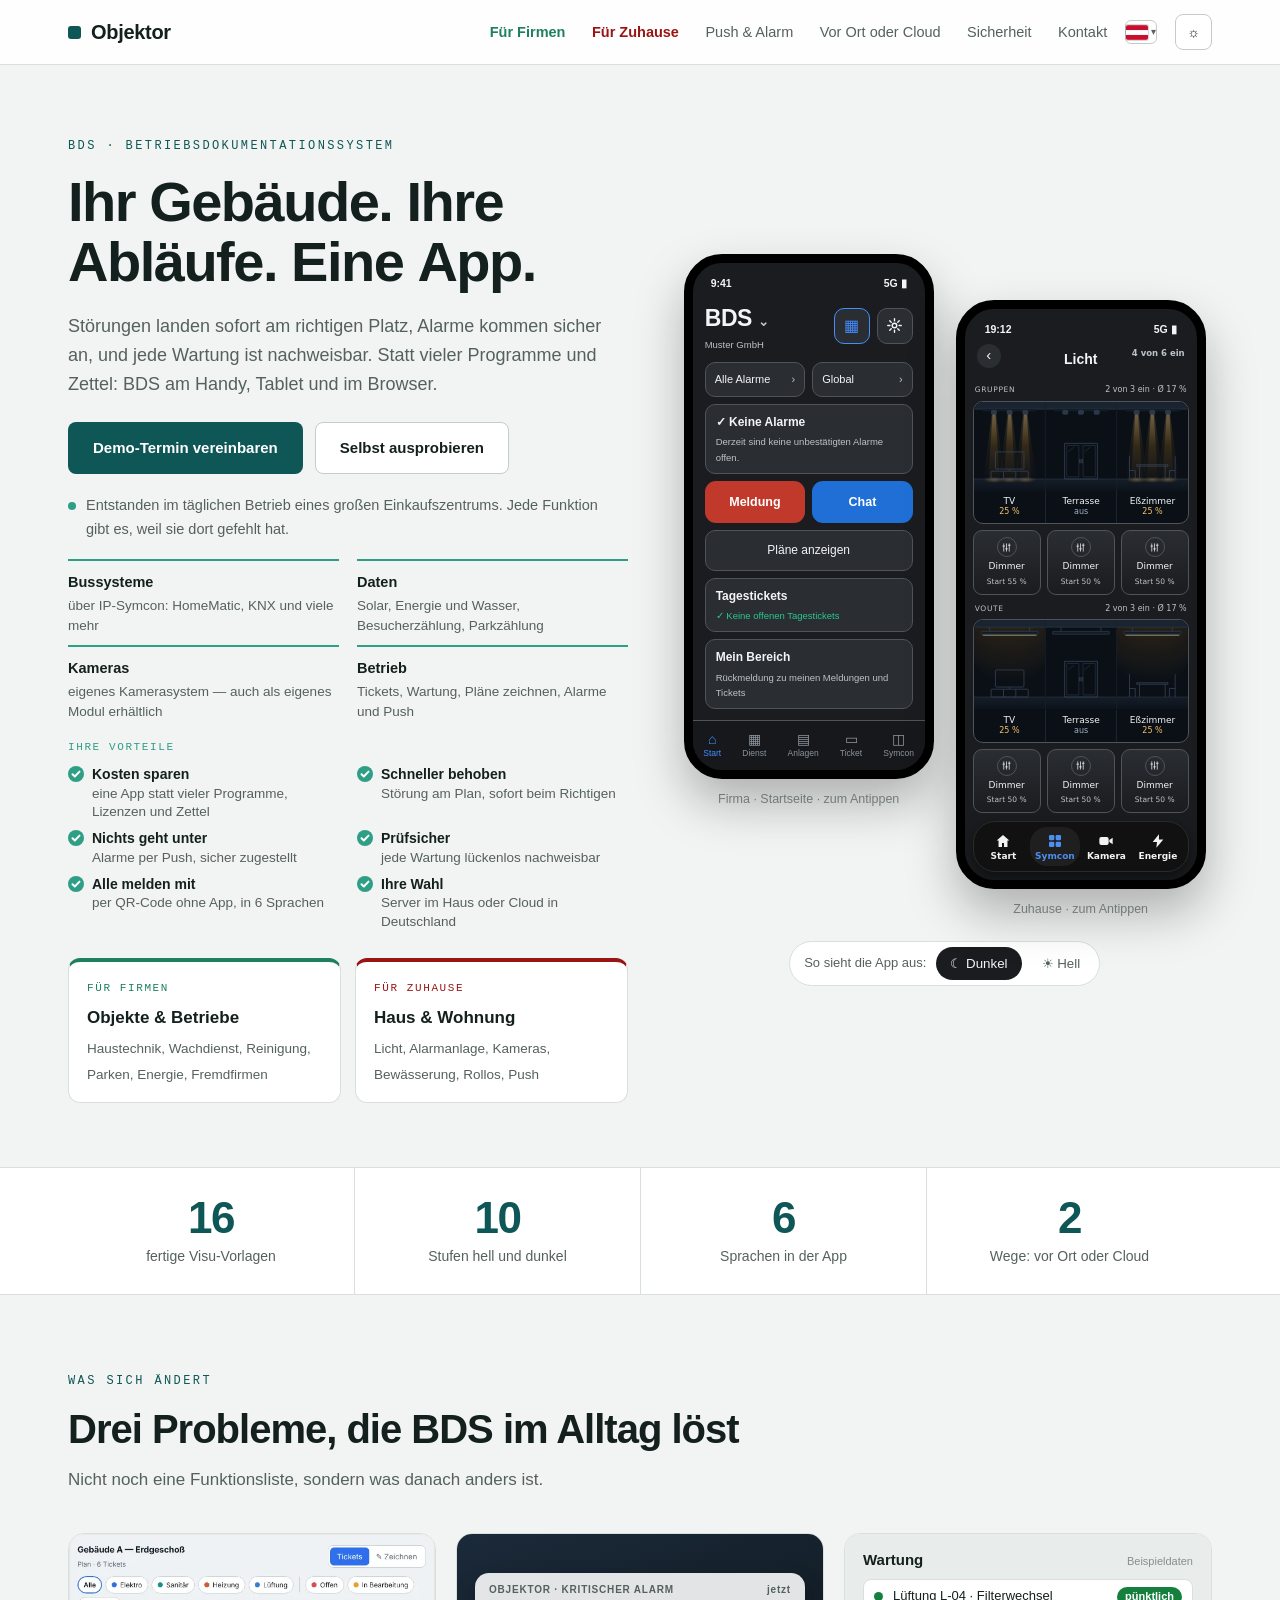
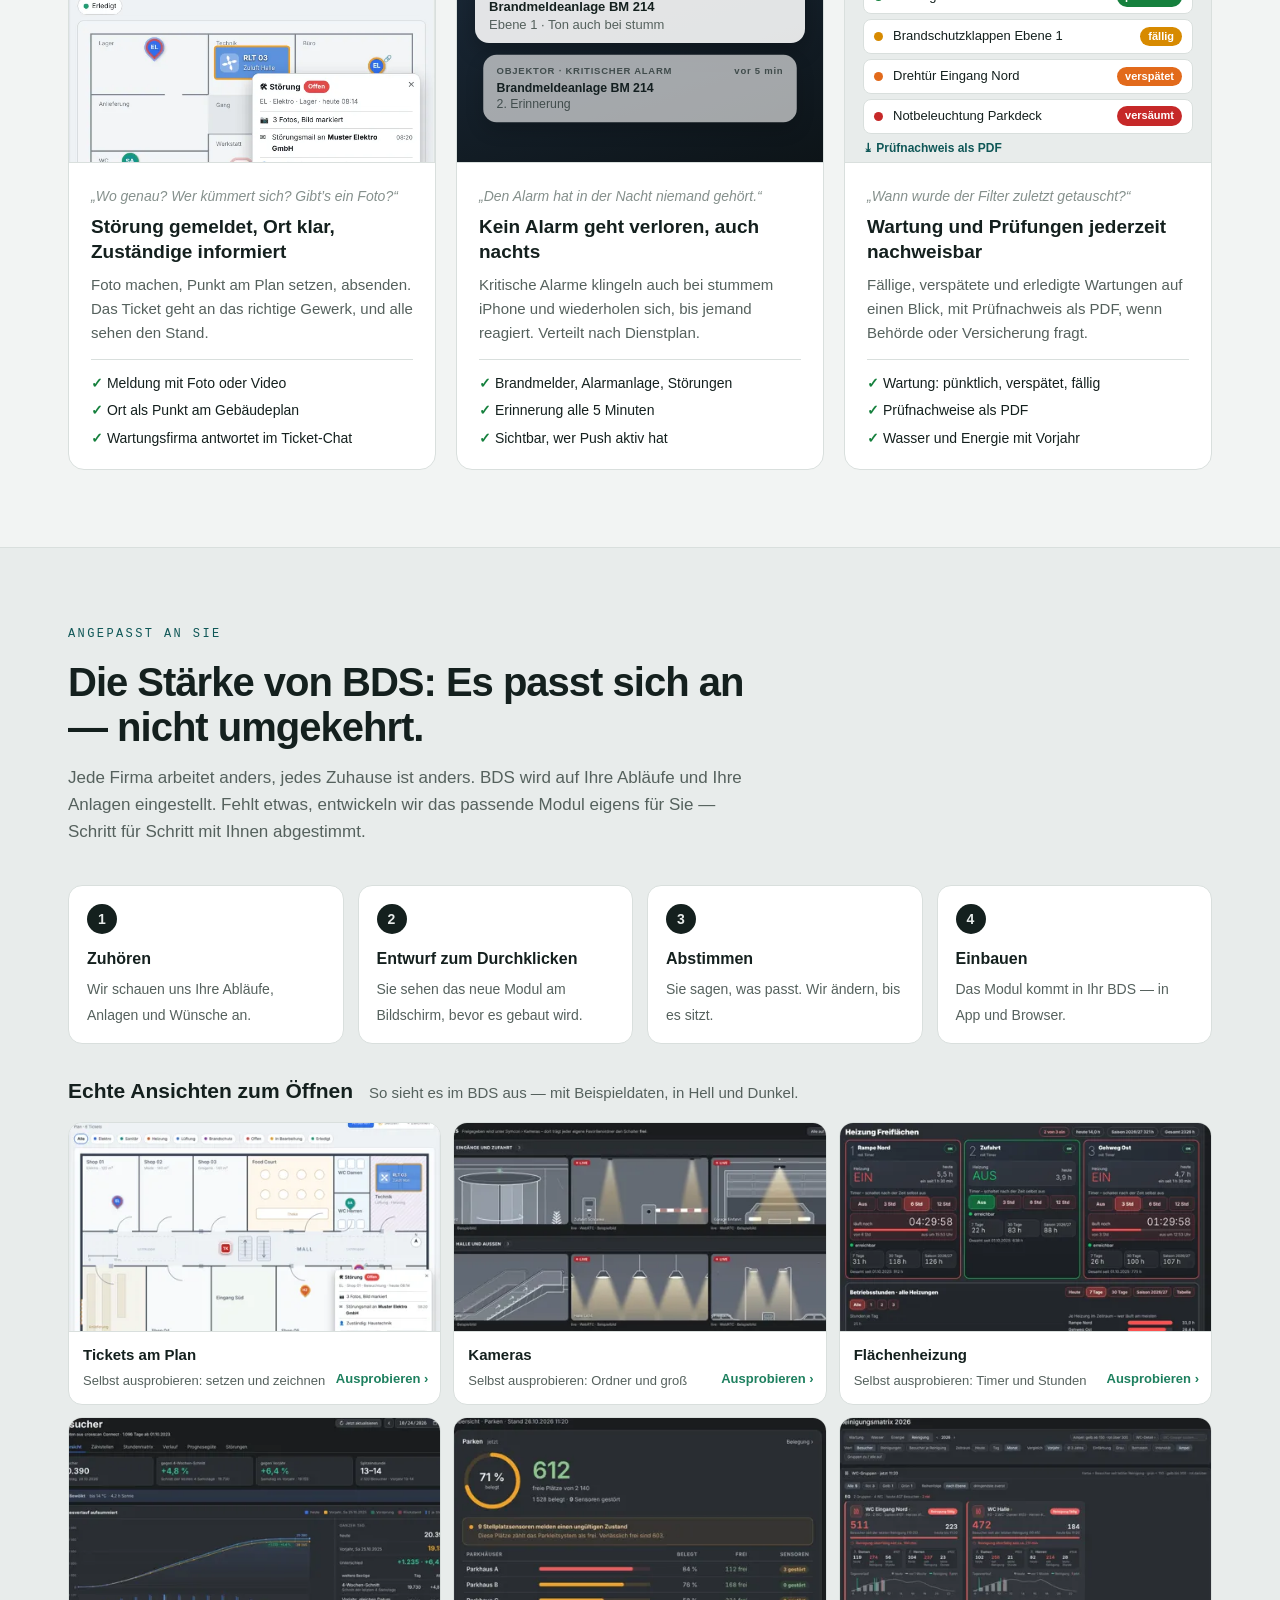
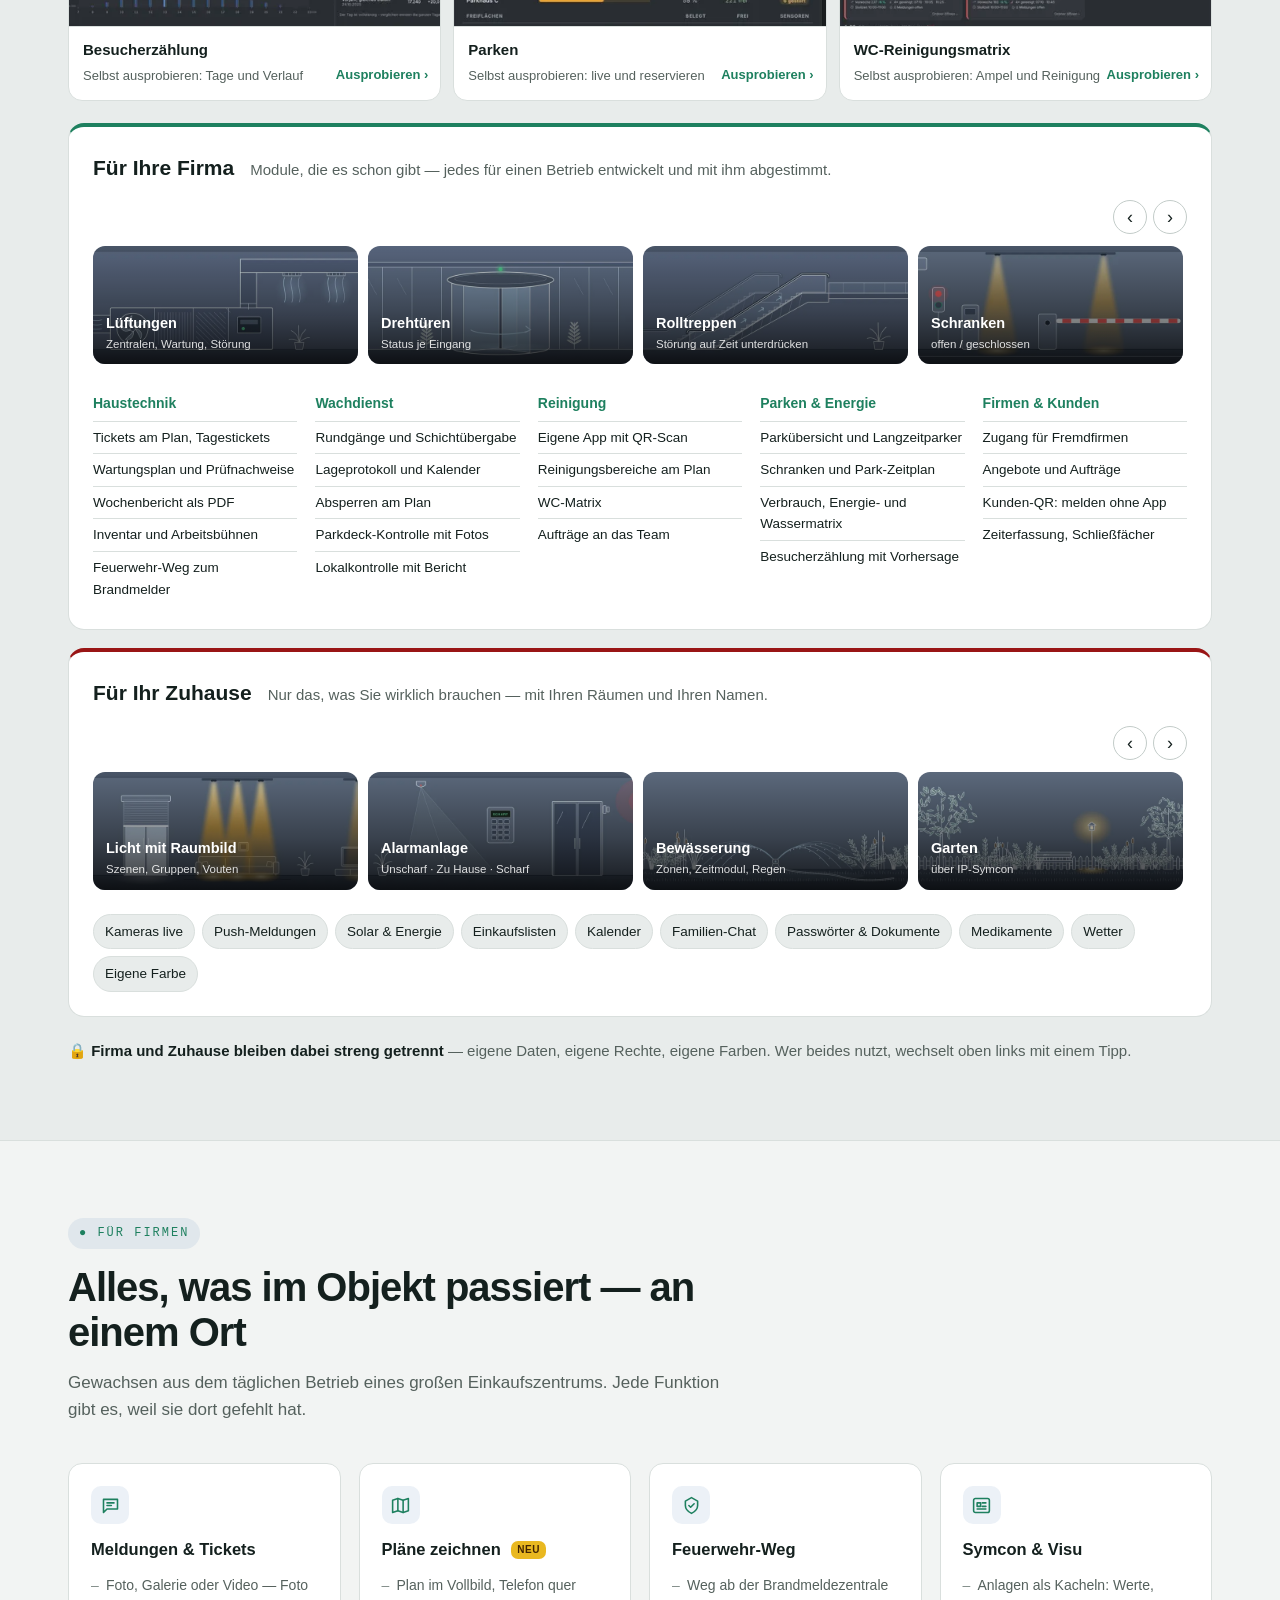
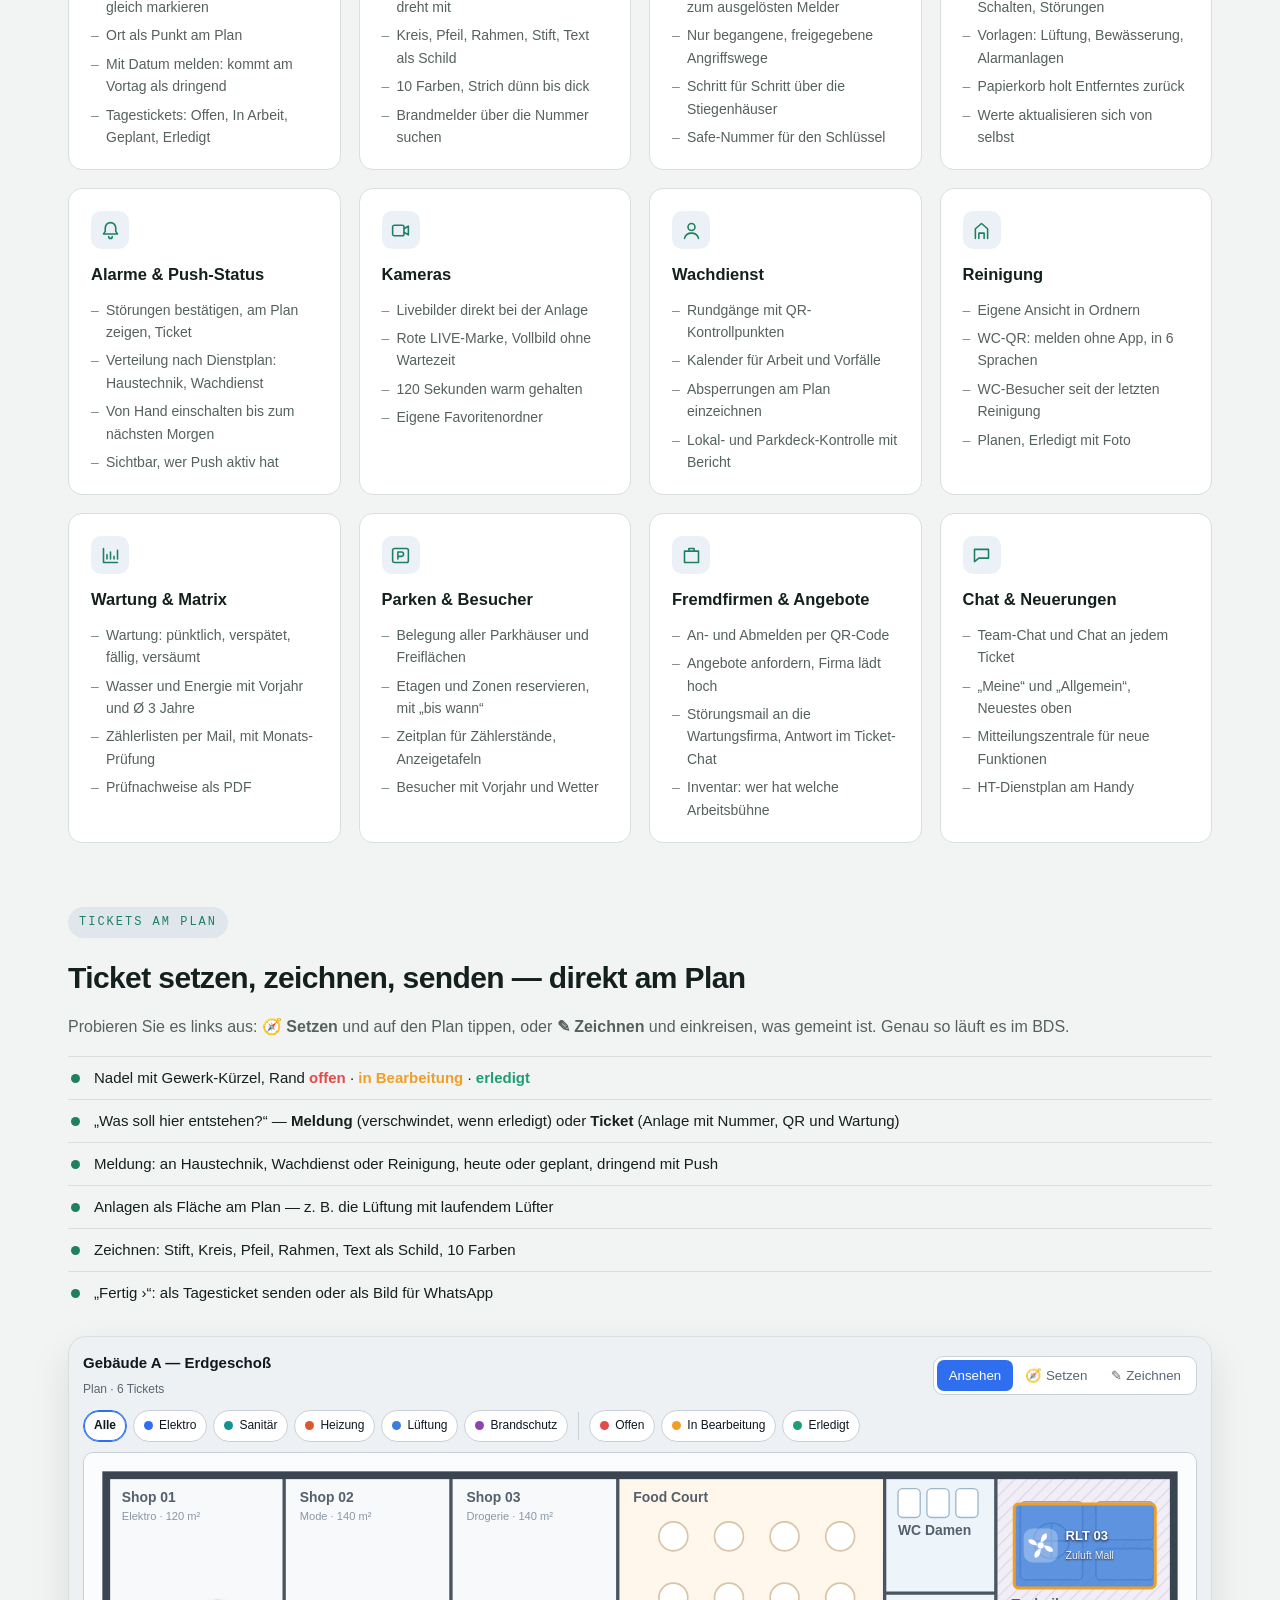
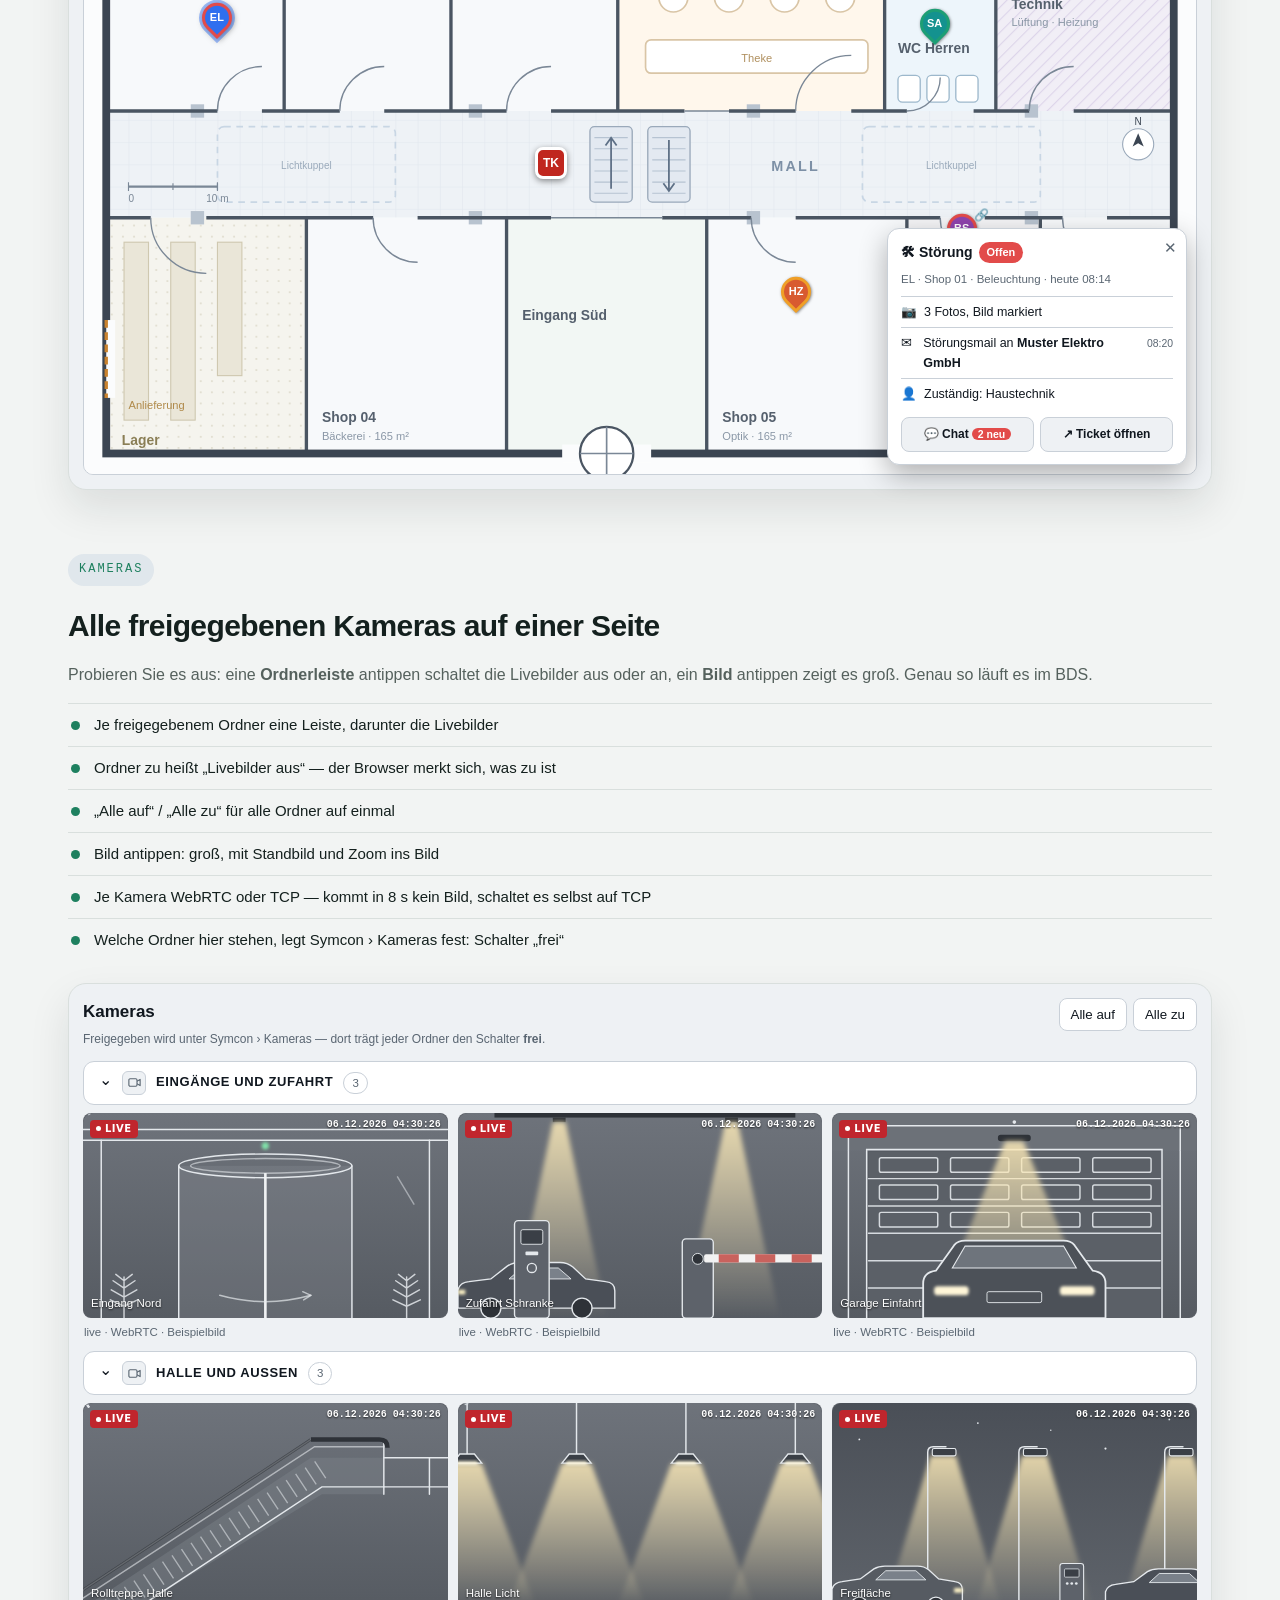
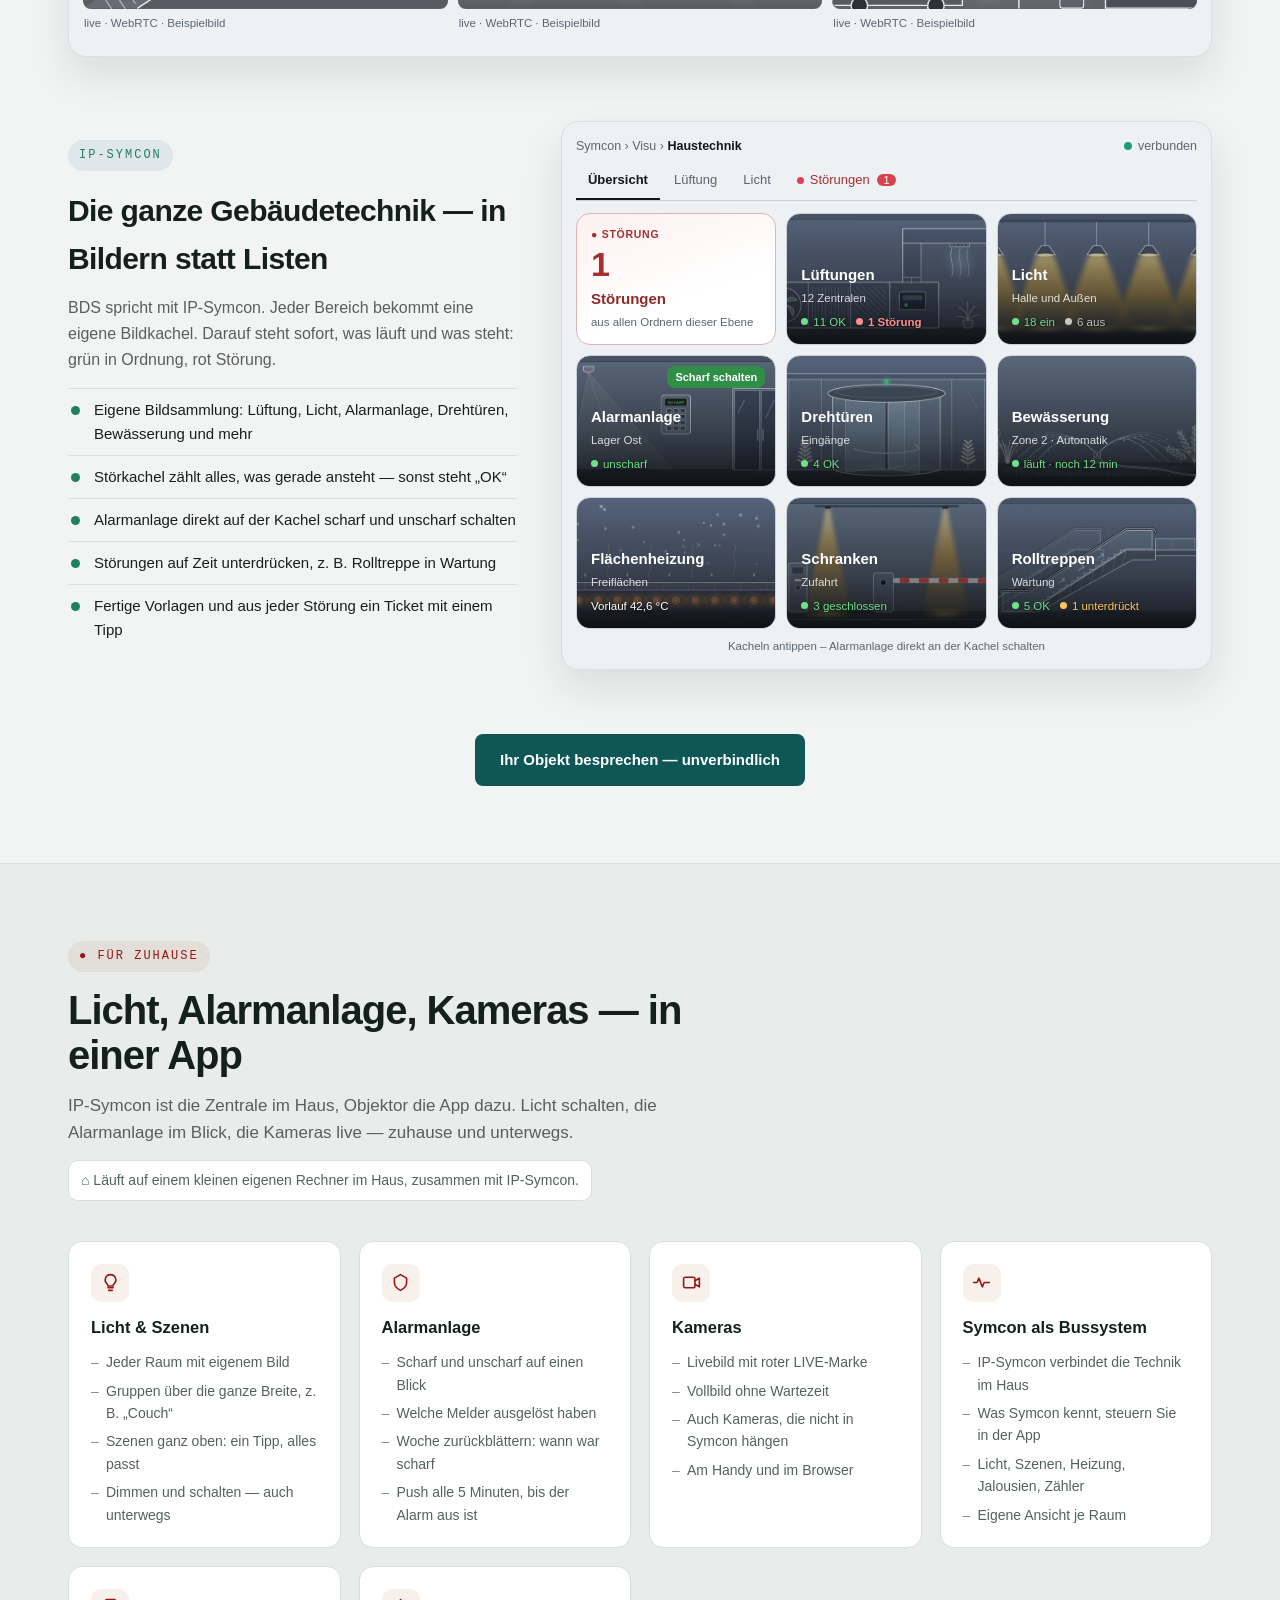
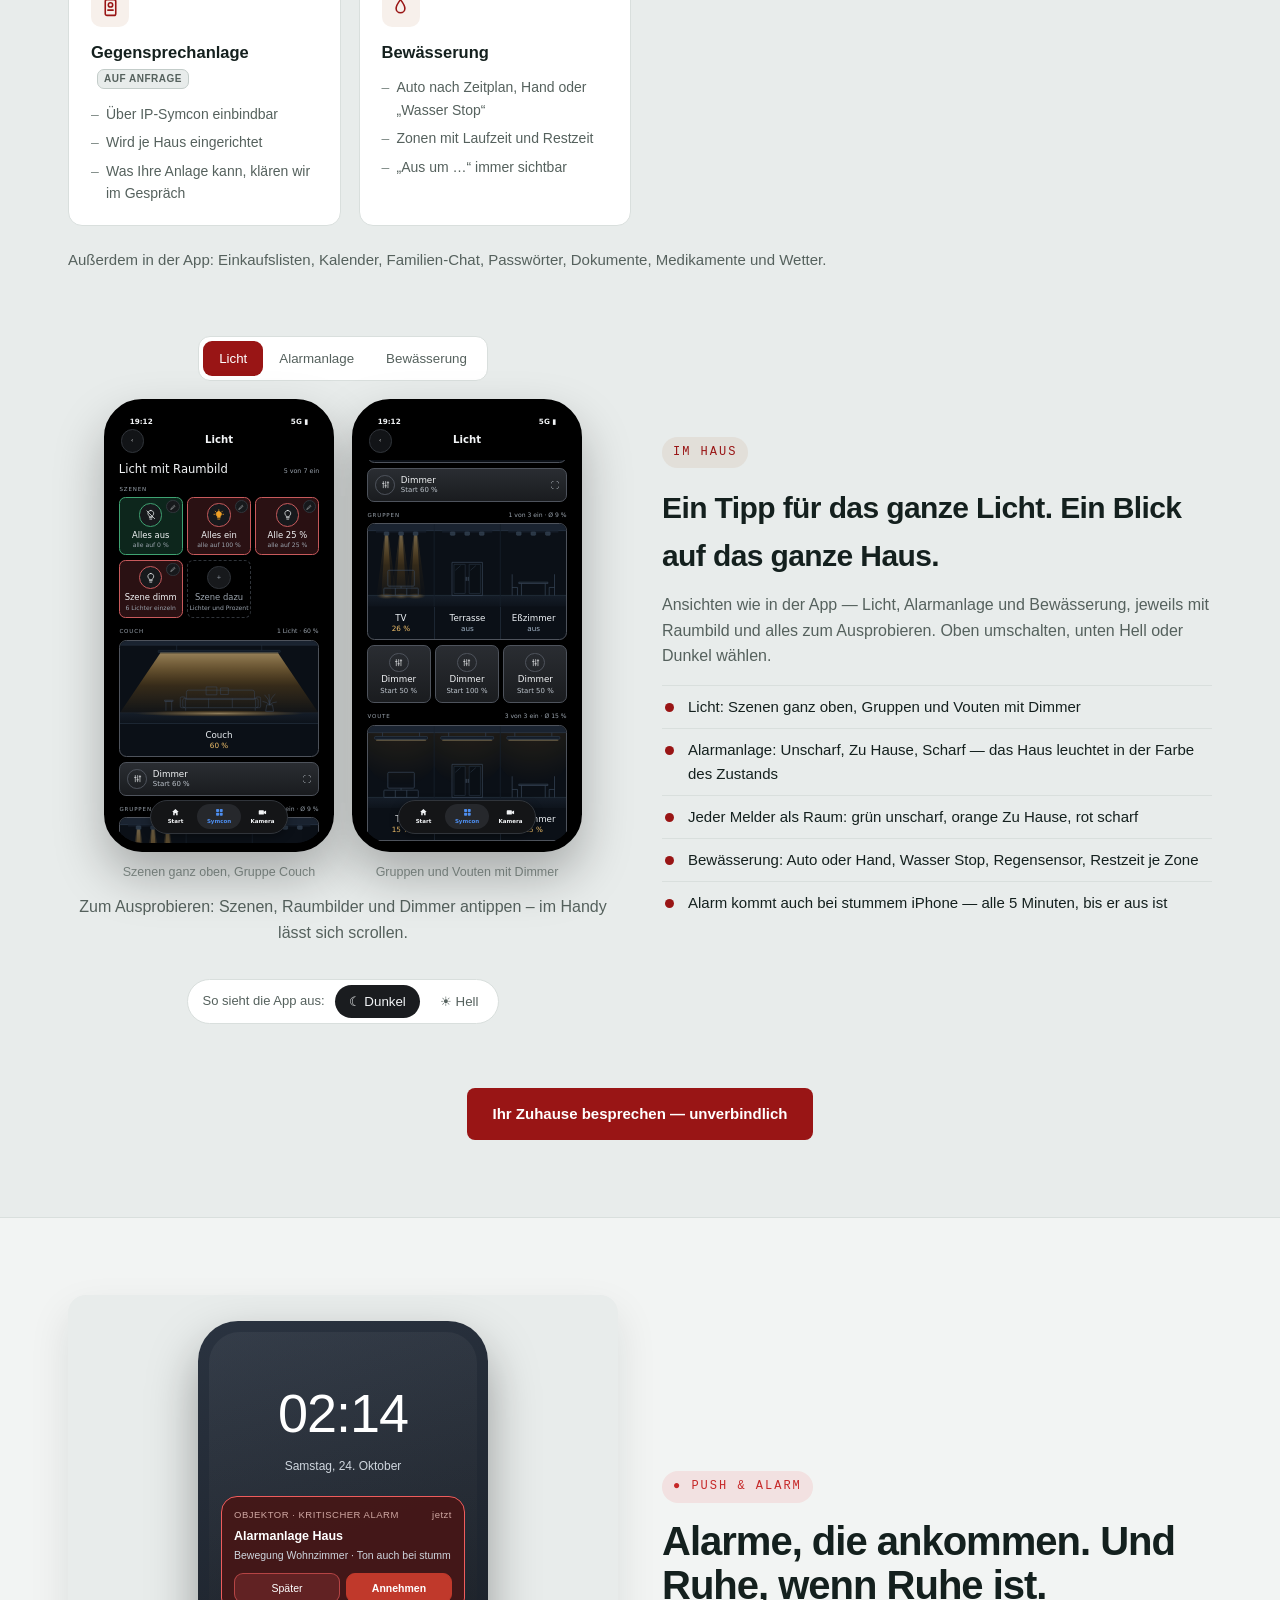
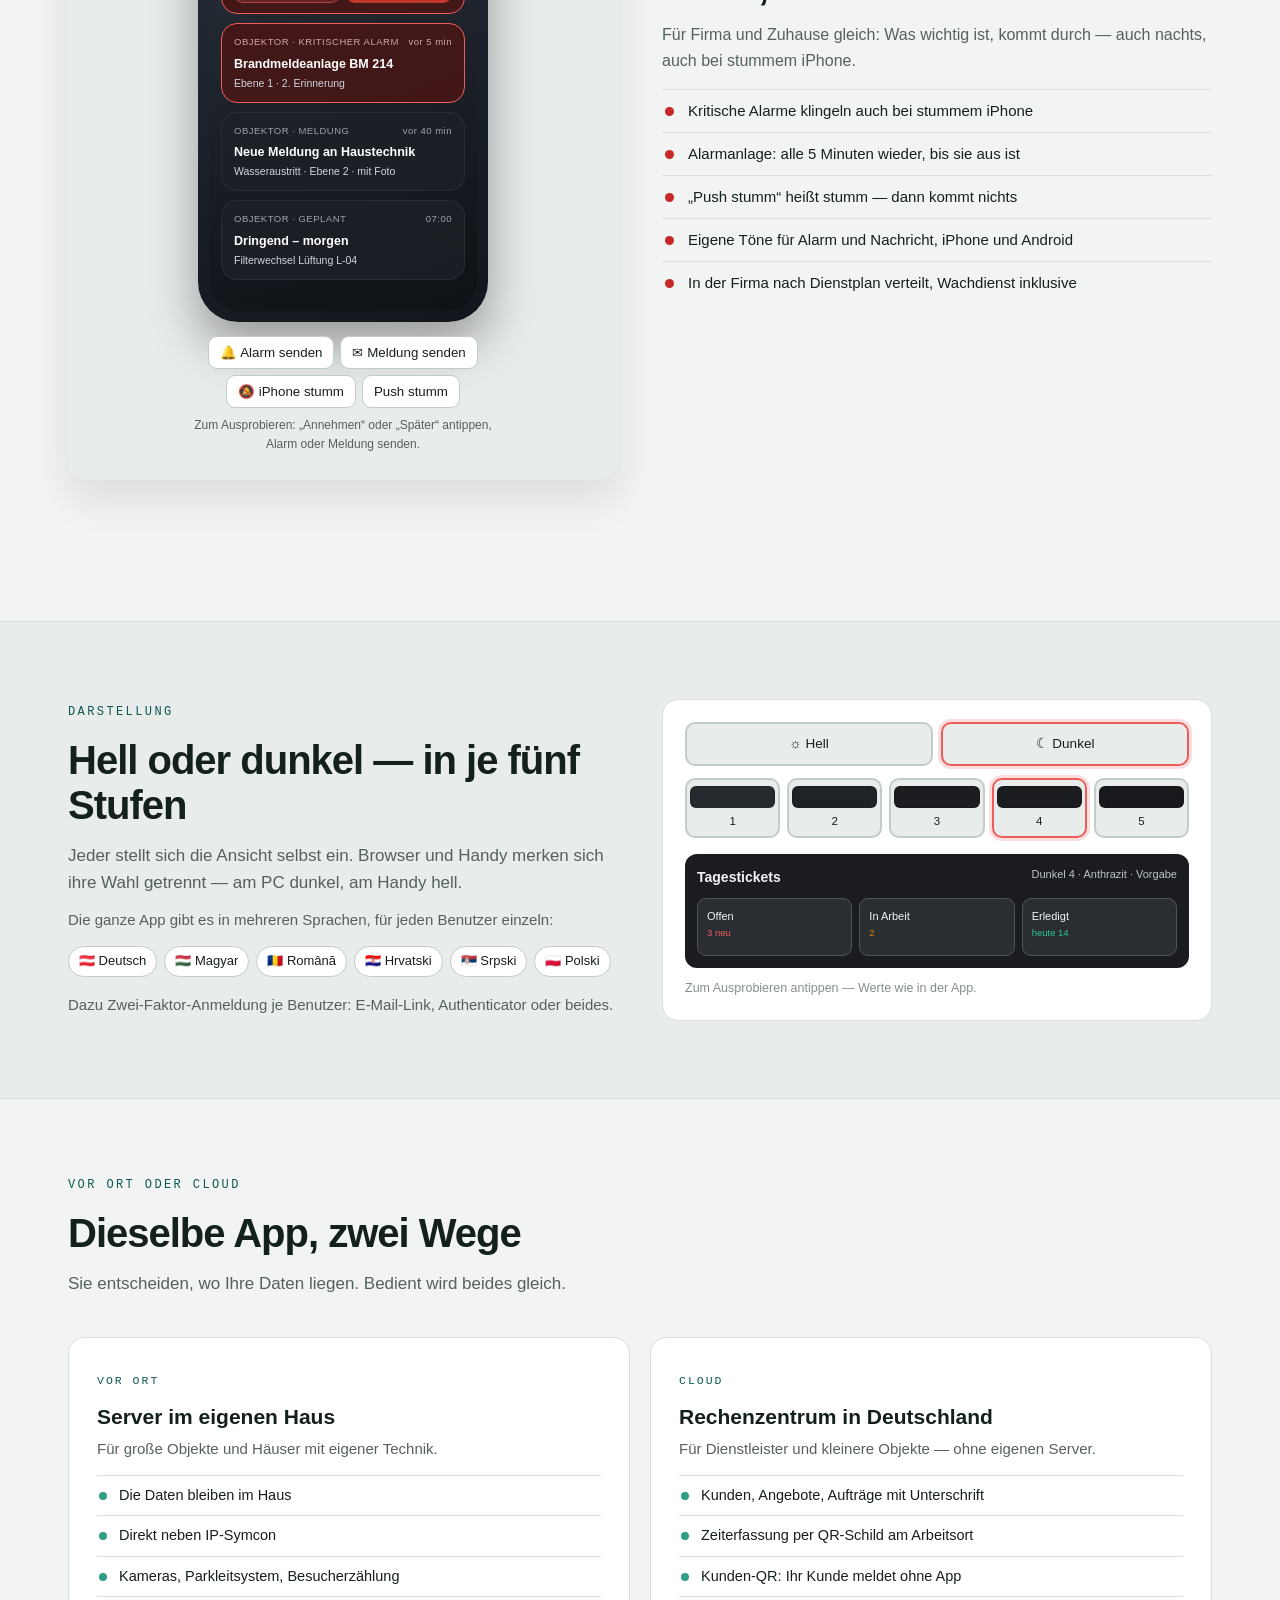
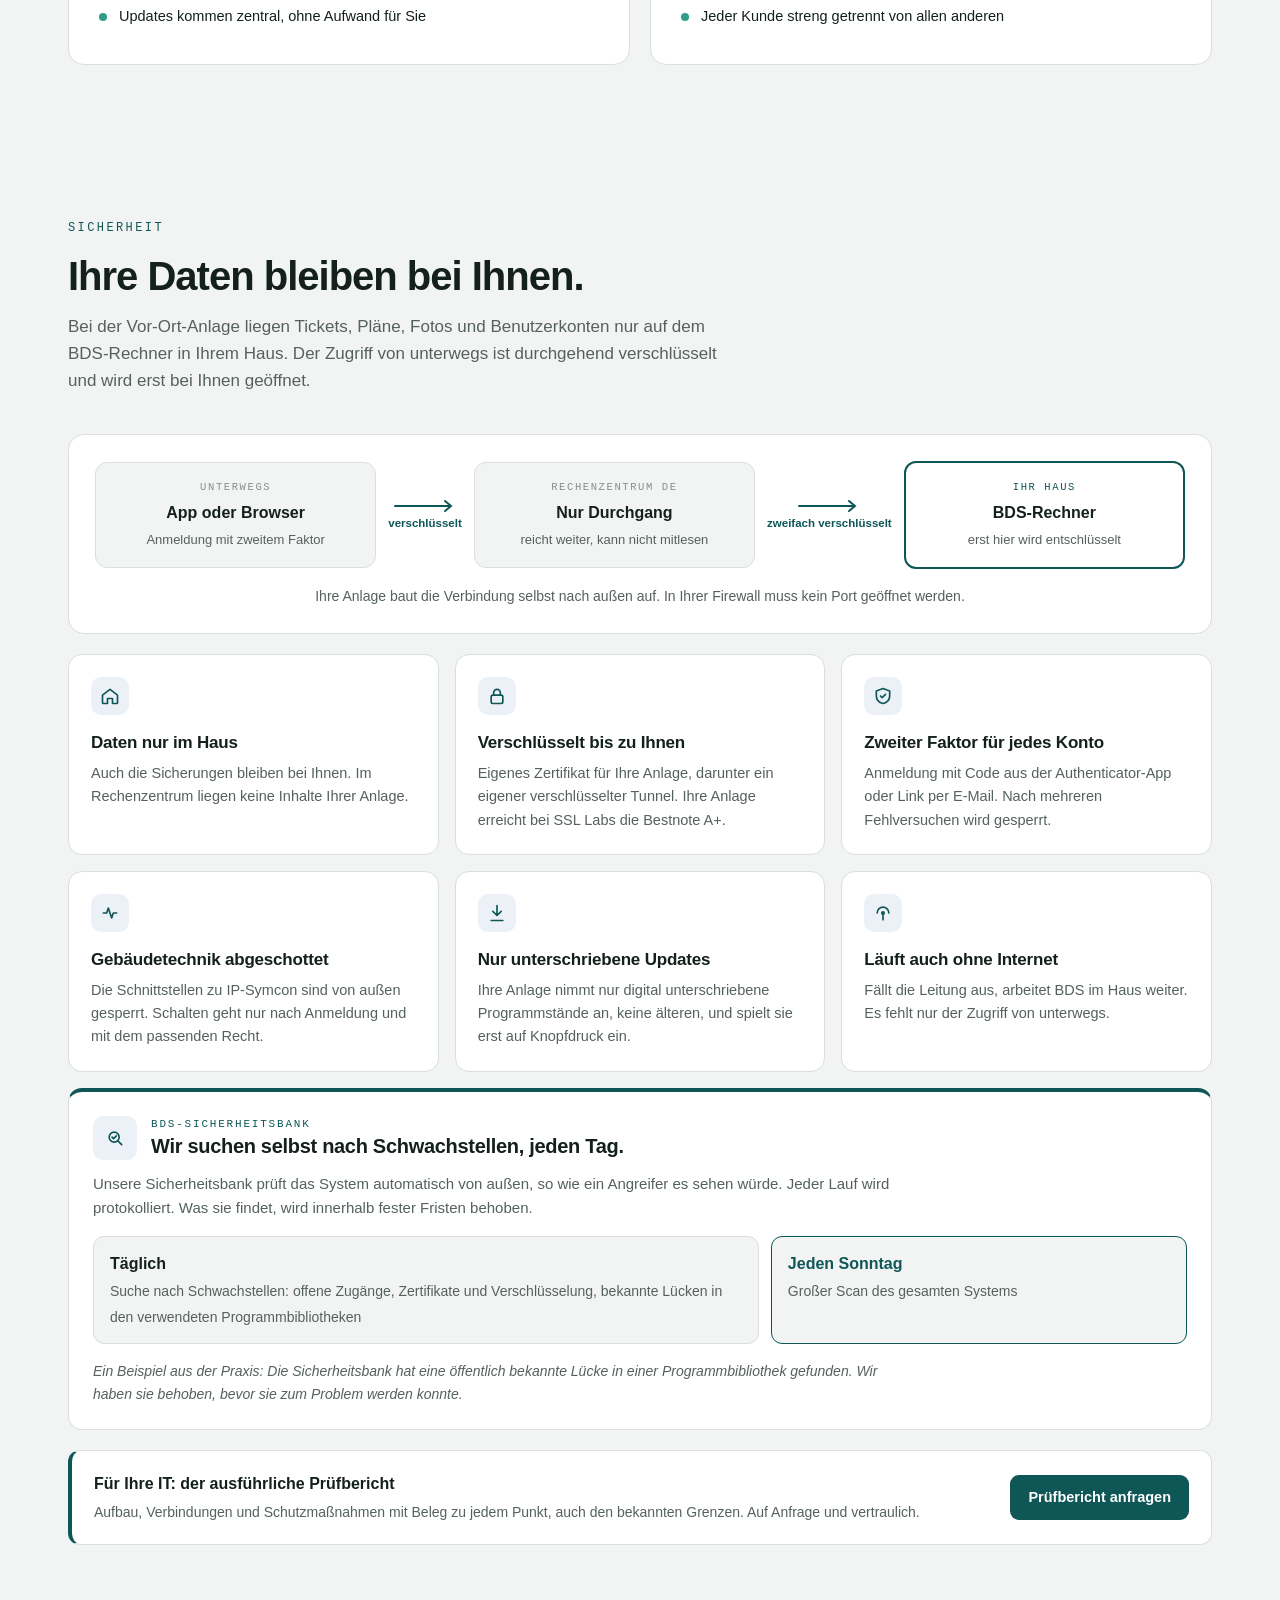
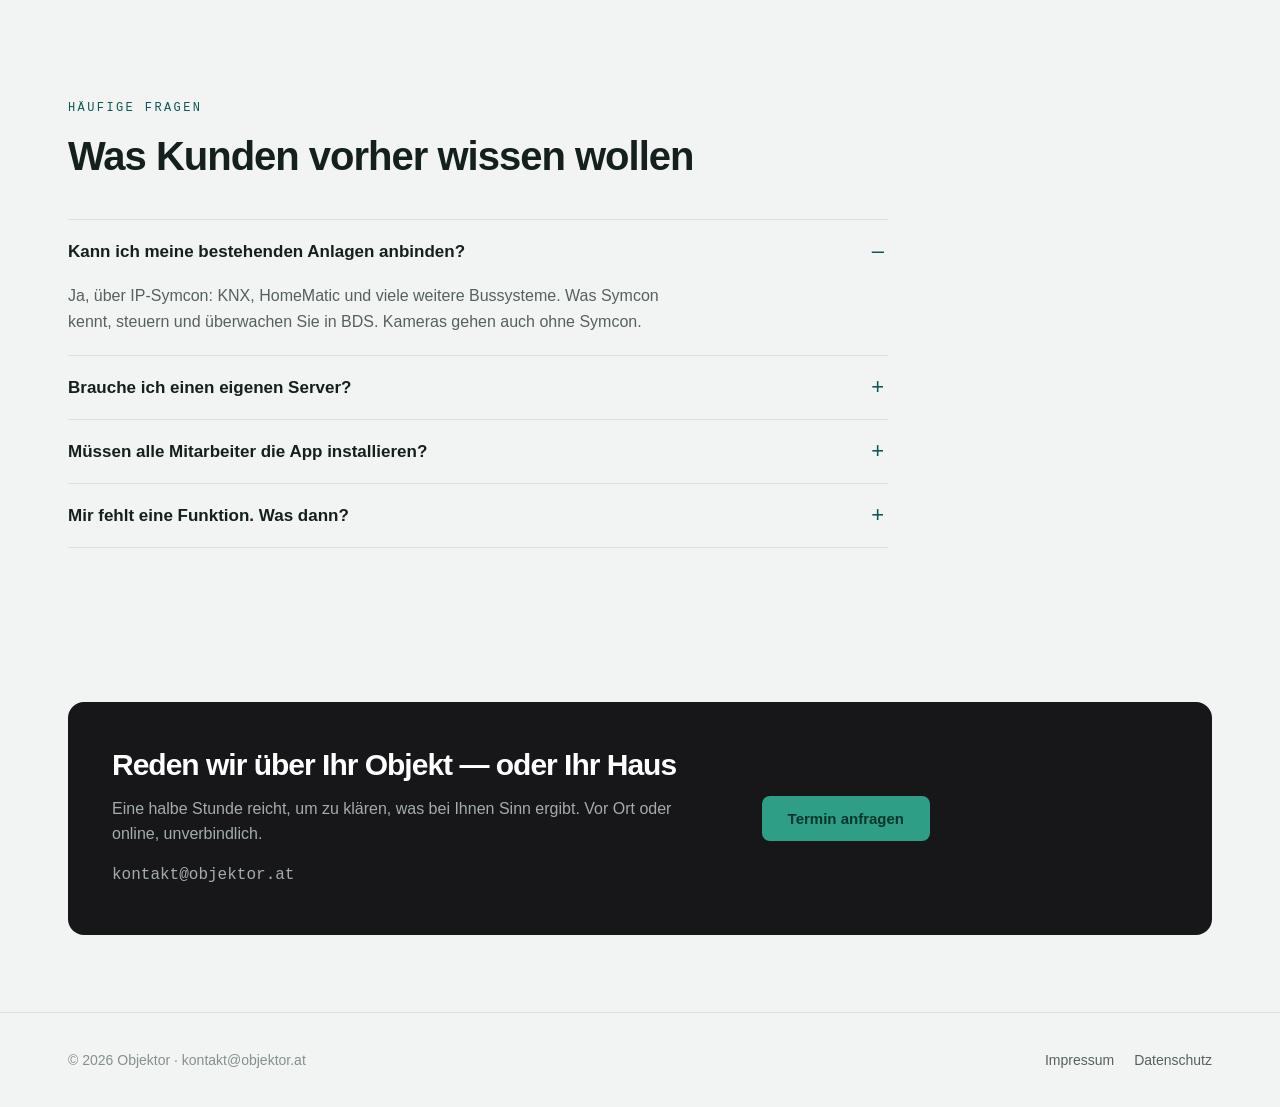
==== commit 568b1dc4: "Webseite aktualisiert: en/index.html, index.html, sitemap.xml, sprache-cs.js (+4 weitere) (Martin, W" ====
--- a/index.html
+++ b/index.html
@@ -199,6 +199,14 @@
 .kann span{font-size:13.5px;color:var(--leise);line-height:1.45}
 .blei b{color:var(--text)}
 @media(max-width:760px){.kann{grid-template-columns:1fr}}
+/* Ihre Vorteile - kurz und kompakt (16.11.2026) */
+.vorteile{max-width:560px;margin:-10px 0 26px}
+.vorteile small{display:block;font-family:ui-monospace,Menlo,monospace;font-size:11px;letter-spacing:1.6px;color:var(--marke-hell);margin-bottom:8px}
+.vorteile ul{list-style:none;margin:0;padding:0;display:grid;grid-template-columns:1fr 1fr;gap:7px 18px}
+.vorteile li{position:relative;padding-left:24px;font-size:13.5px;line-height:1.4;color:var(--leise)}
+.vorteile li:before{content:"";position:absolute;left:0;top:1px;width:16px;height:16px;border-radius:50%;background:var(--marke-hell) url("data:image/svg+xml,%3Csvg xmlns='http://www.w3.org/2000/svg' viewBox='0 0 16 16'%3E%3Cpath d='M4.5 8.3l2.3 2.2 4.7-4.9' fill='none' stroke='%23fff' stroke-width='2' stroke-linecap='round' stroke-linejoin='round'/%3E%3C/svg%3E") center/16px no-repeat}
+.vorteile b{display:block;font-size:14px;color:var(--text,inherit)}
+@media(max-width:760px){.vorteile ul{grid-template-columns:1fr}}
 /* Abschnitte */
 section{padding:84px 0}
 .kopfzeile{max-width:680px;margin-bottom:40px}
@@ -1460,6 +1468,14 @@
       <li><b>Kameras</b><span>eigenes Kamerasystem — auch als eigenes Modul erhältlich</span></li>
       <li><b>Betrieb</b><span>Tickets, Wartung, Pläne zeichnen, Alarme und Push</span></li>
     </ul>
+    <div class="vorteile"><small>IHRE VORTEILE</small><ul>
+      <li><b>Kosten sparen</b><span>eine App statt vieler Programme, Lizenzen und Zettel</span></li>
+      <li><b>Schneller behoben</b><span>Störung am Plan, sofort beim Richtigen</span></li>
+      <li><b>Nichts geht unter</b><span>Alarme per Push, sicher zugestellt</span></li>
+      <li><b>Prüfsicher</b><span>jede Wartung lückenlos nachweisbar</span></li>
+      <li><b>Alle melden mit</b><span>per QR-Code ohne App, in 6 Sprachen</span></li>
+      <li><b>Ihre Wahl</b><span>Server im Haus oder Cloud in Deutschland</span></li>
+    </ul></div>
     <div class="wege">
       <a class="weg f" href="#firma"><small>FÜR FIRMEN</small><b>Objekte &amp; Betriebe</b><span>Haustechnik, Wachdienst, Reinigung, Parken, Energie, Fremdfirmen</span></a>
       <a class="weg h" href="#zuhause"><small>FÜR ZUHAUSE</small><b>Haus &amp; Wohnung</b><span>Licht, Alarmanlage, Kameras, Bewässerung, Rollos, Push</span></a>
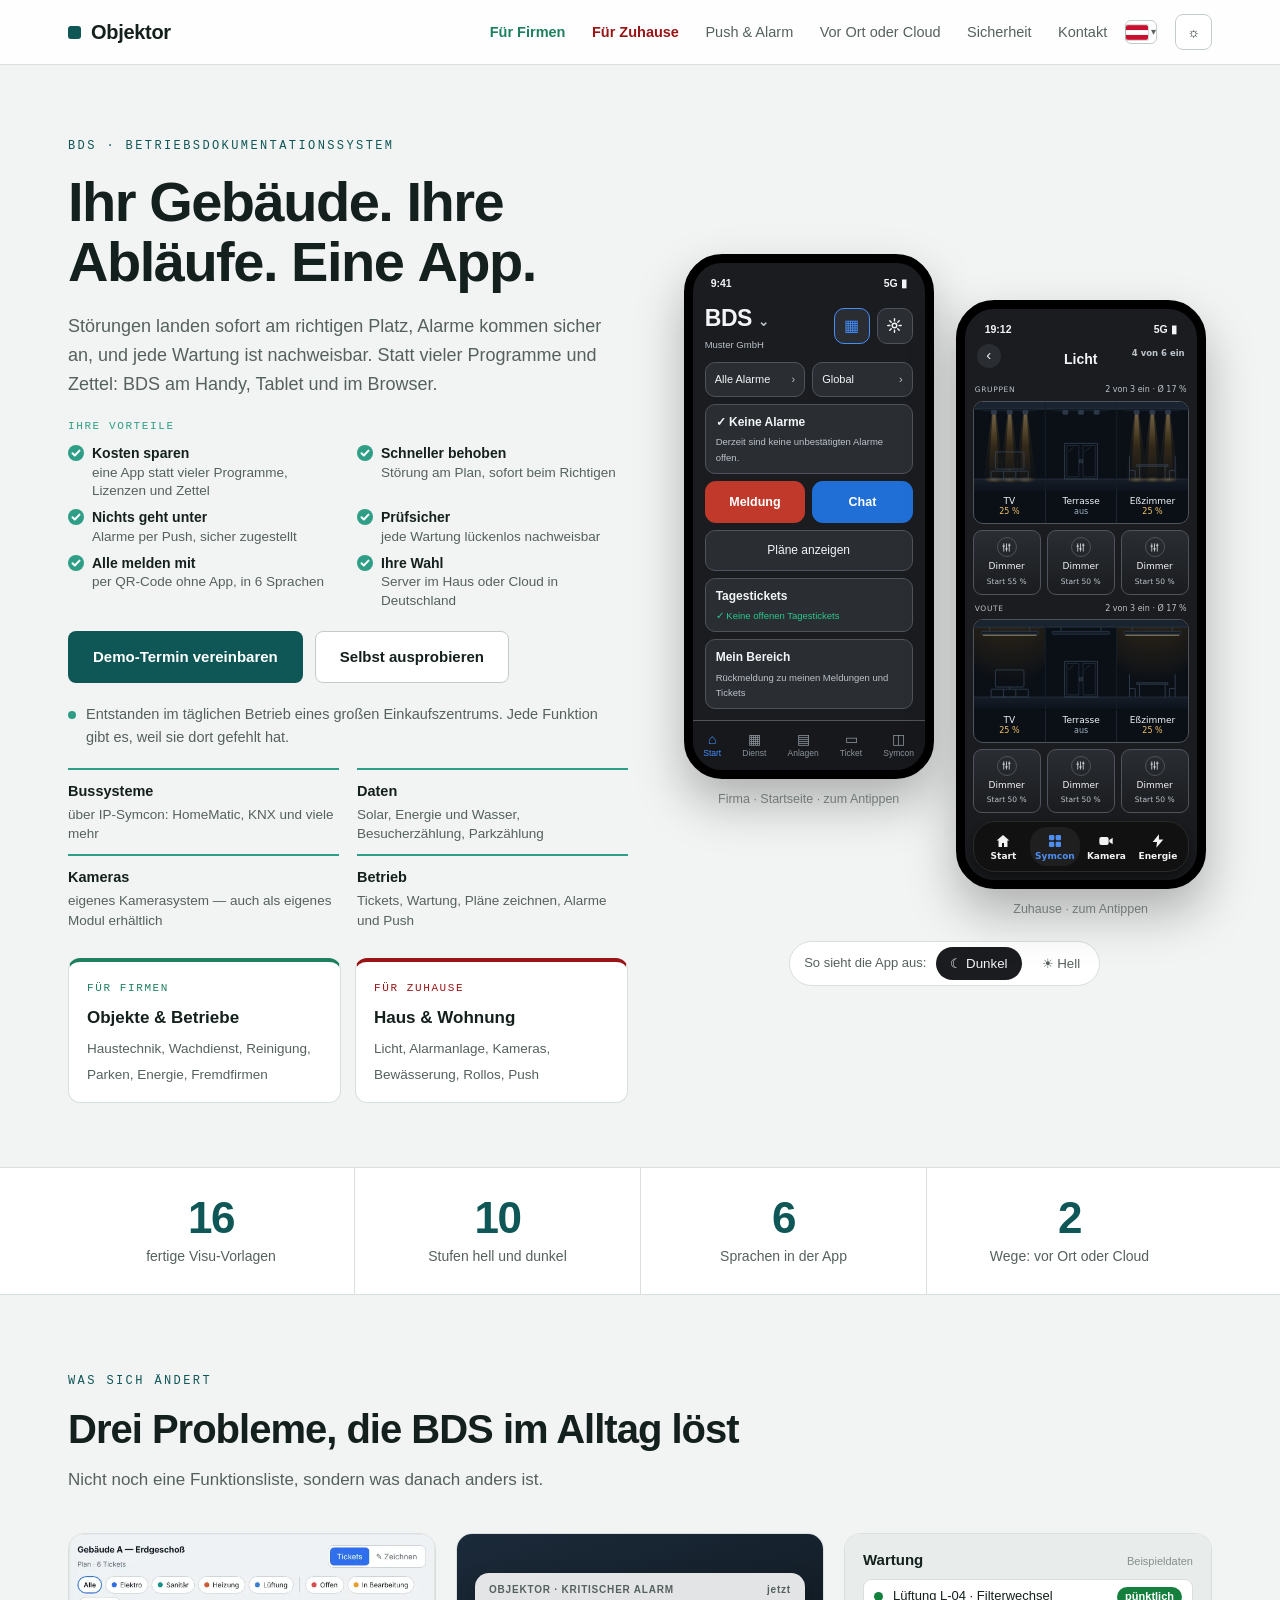
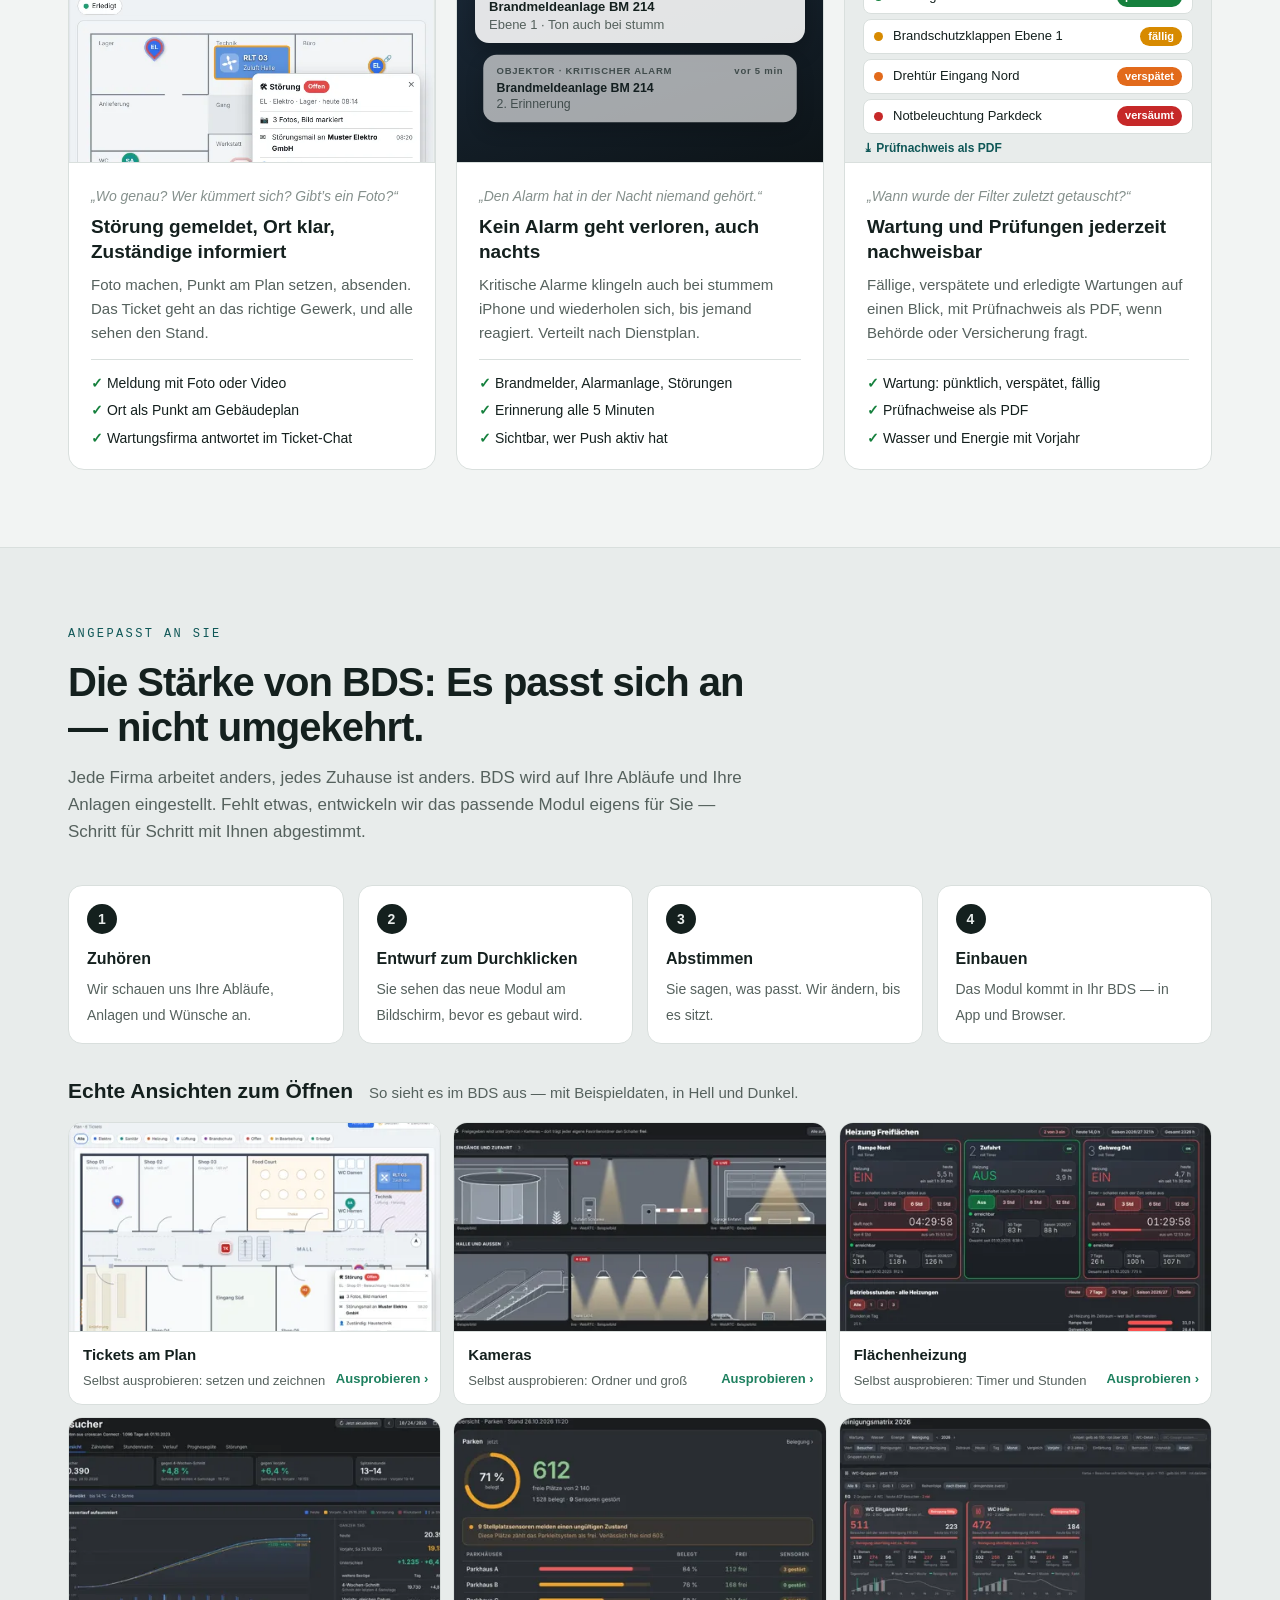
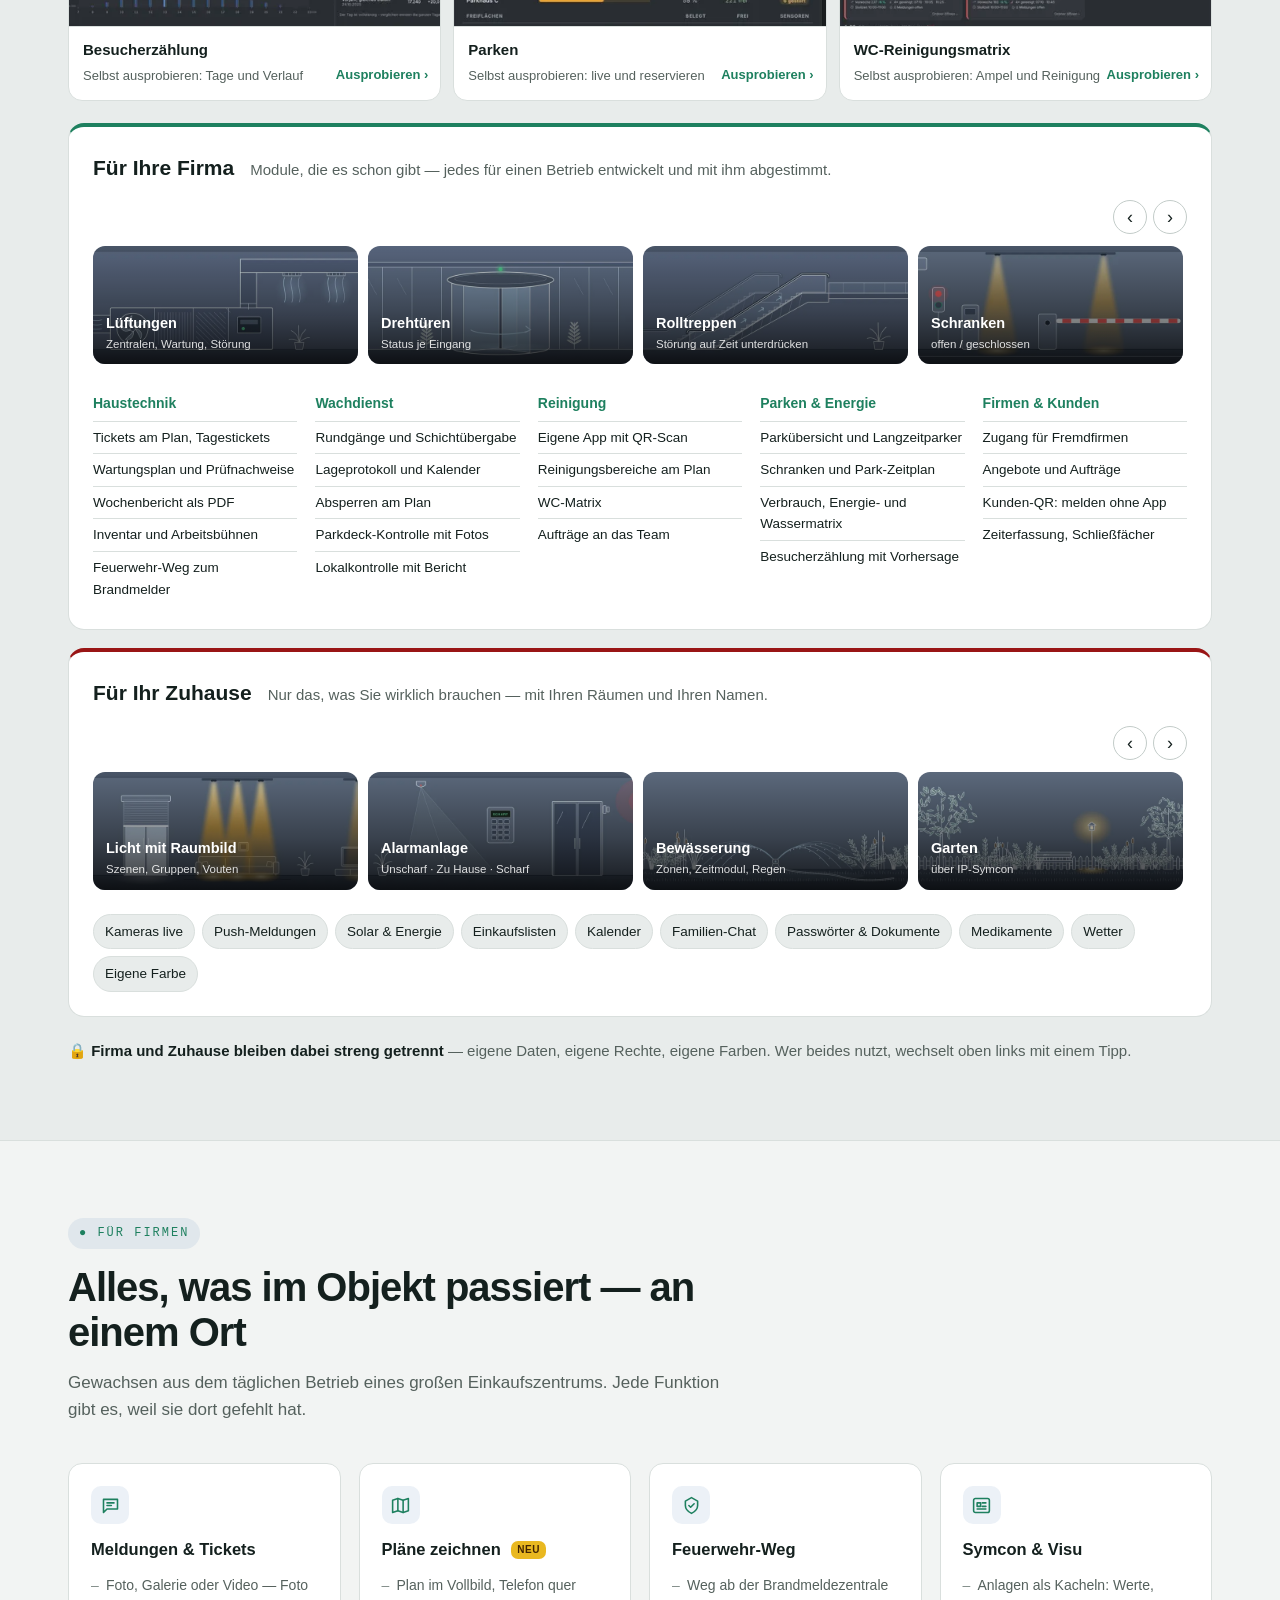
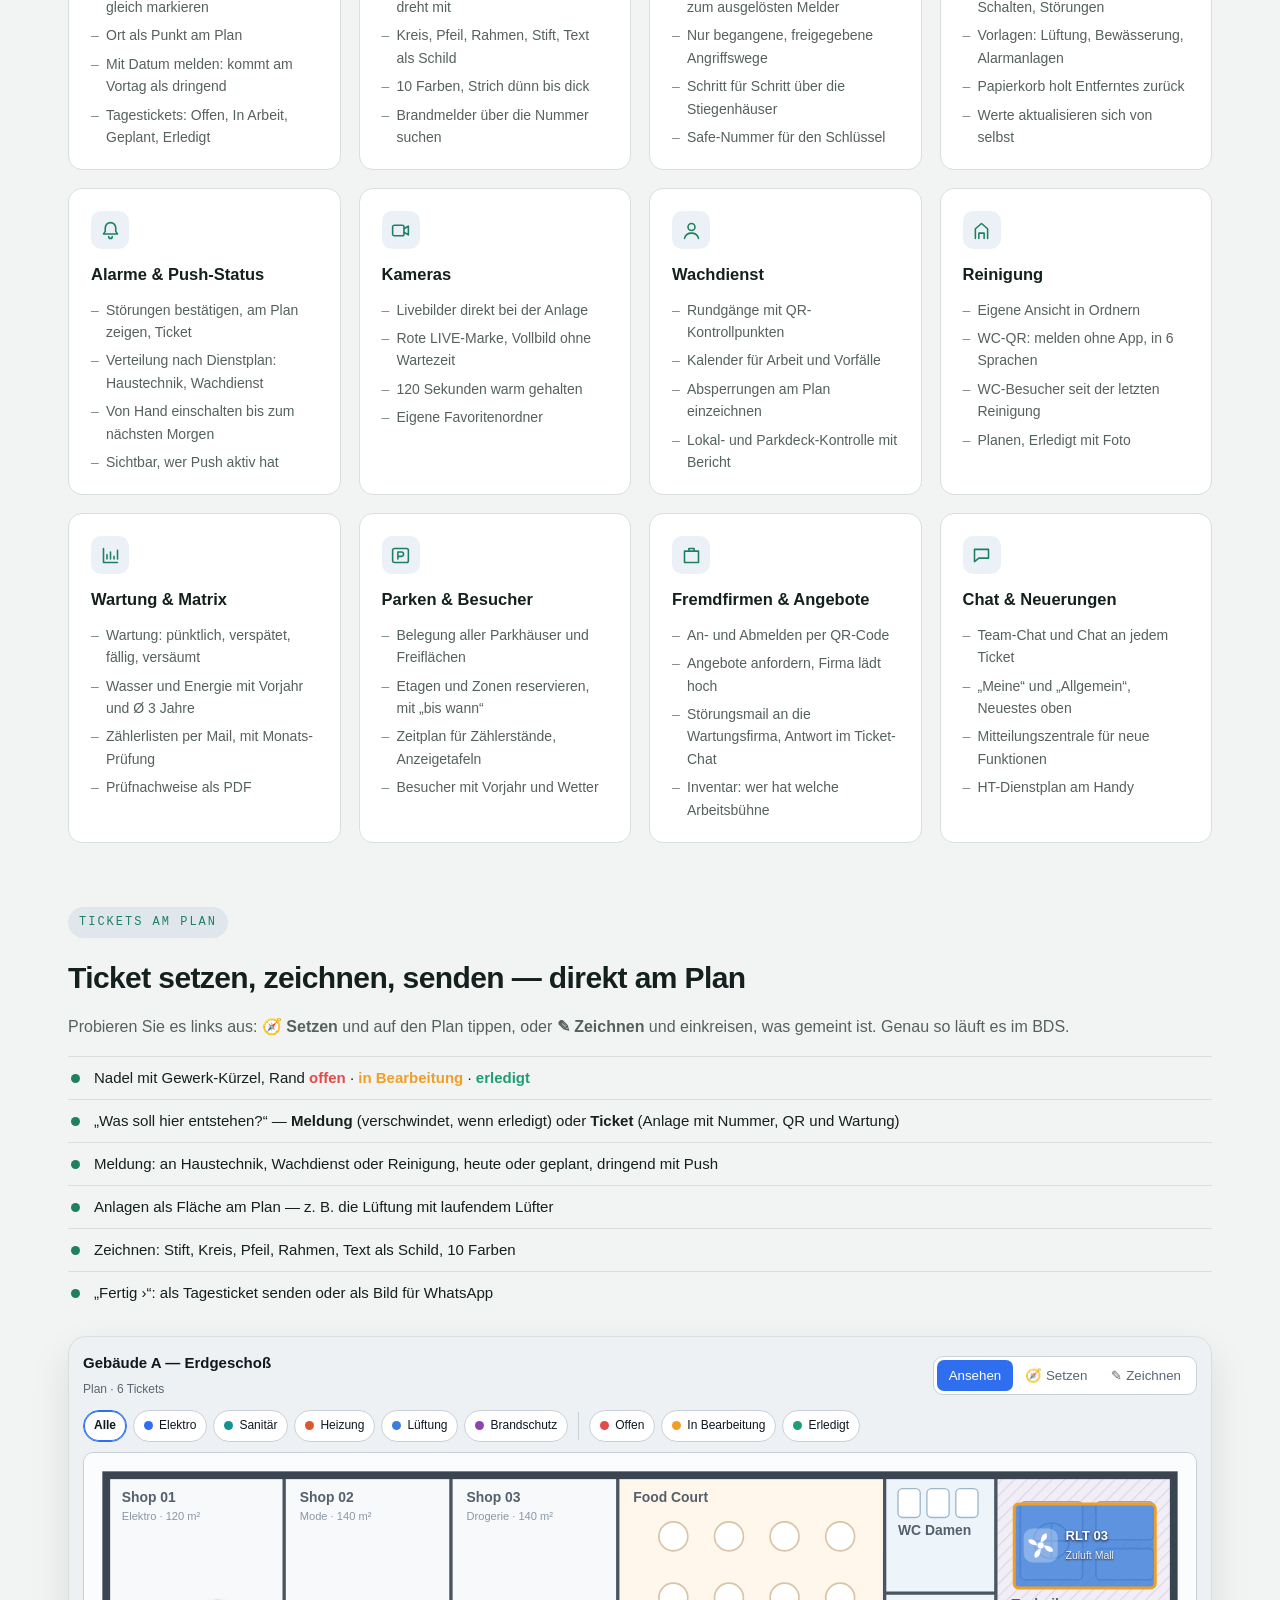
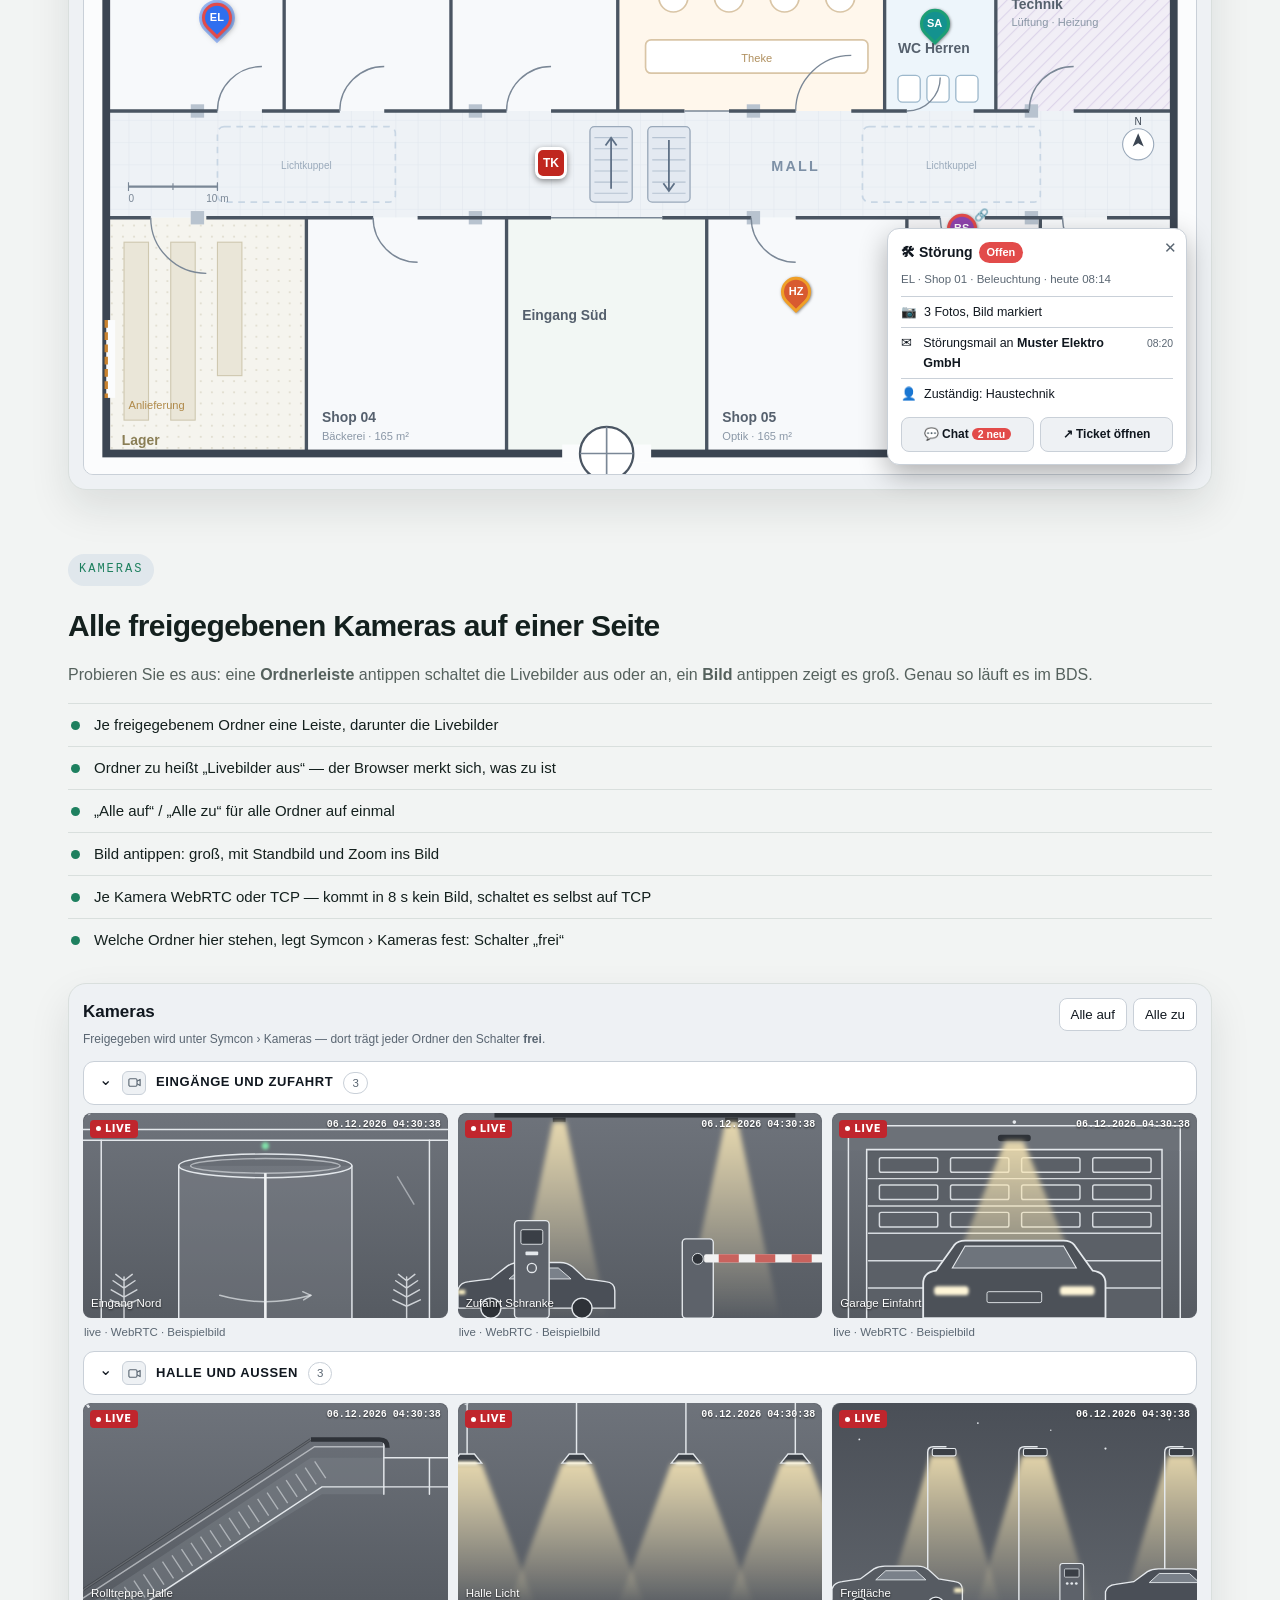
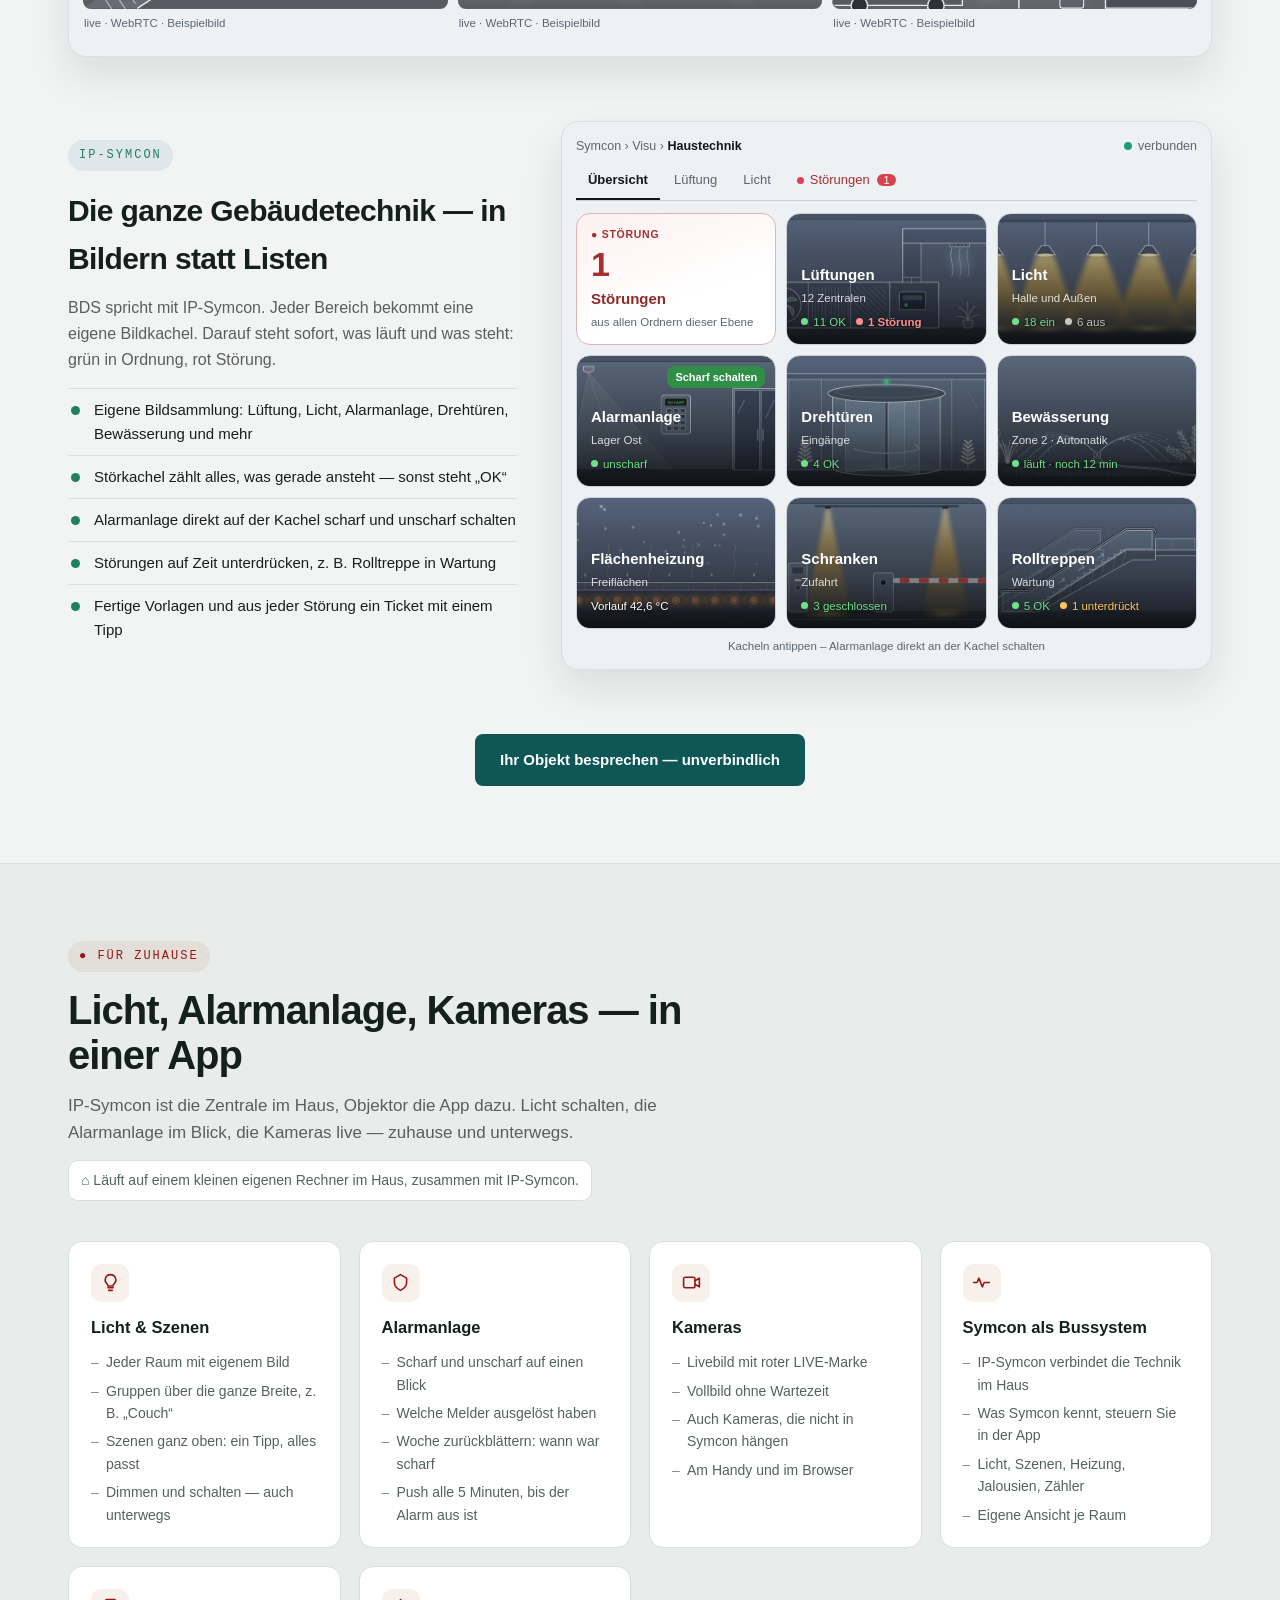
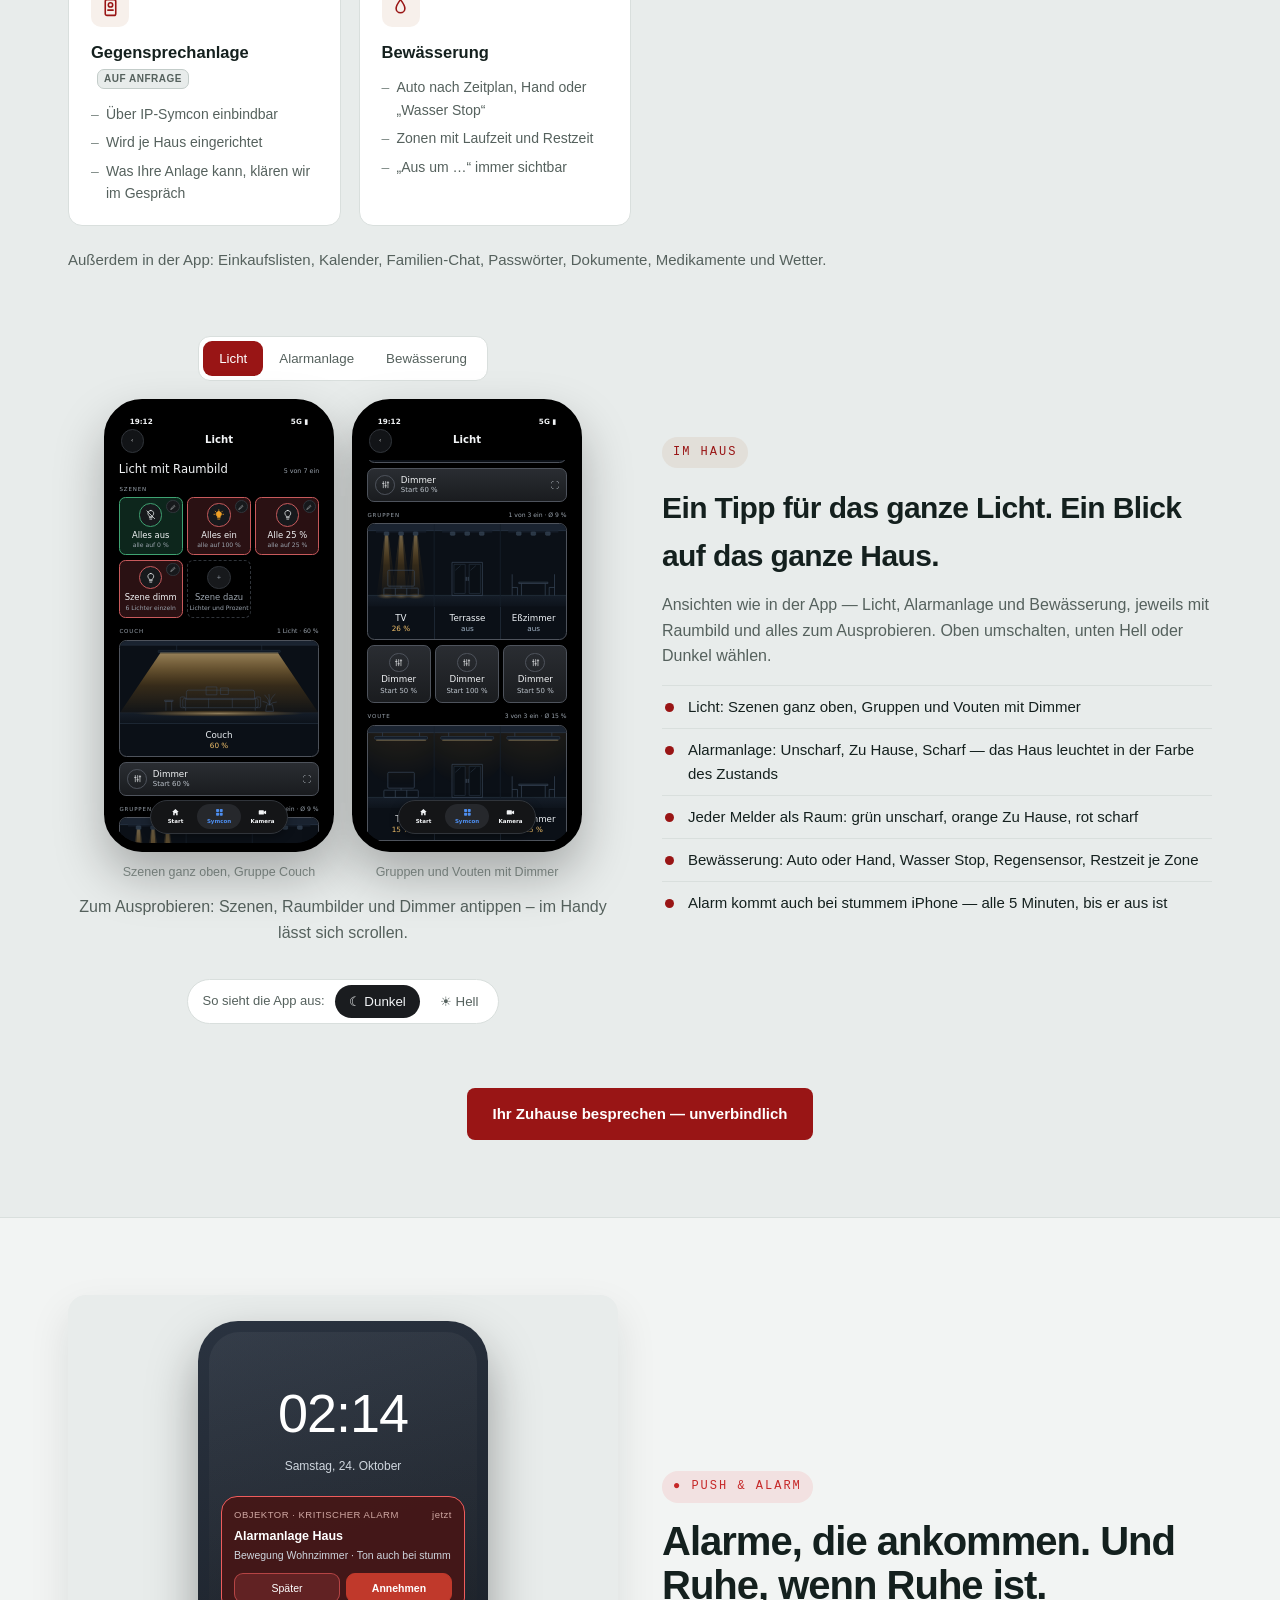
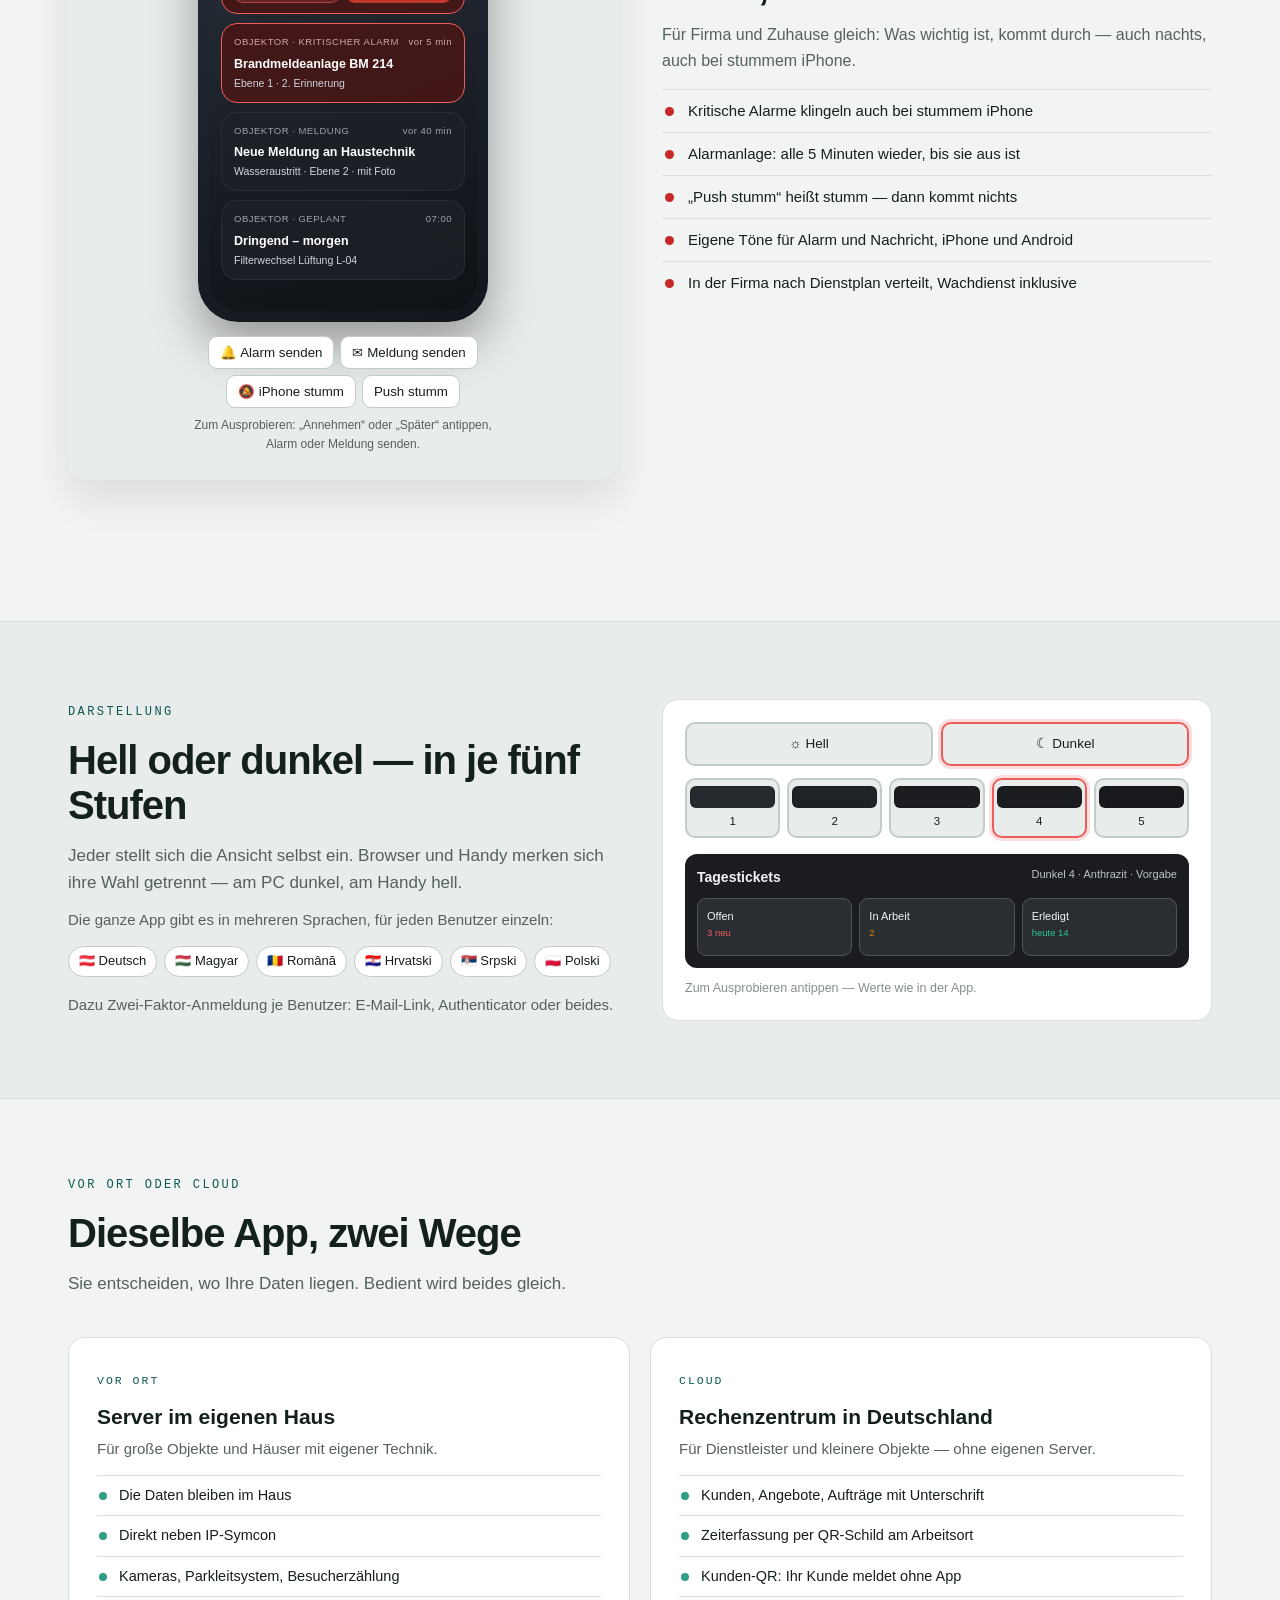
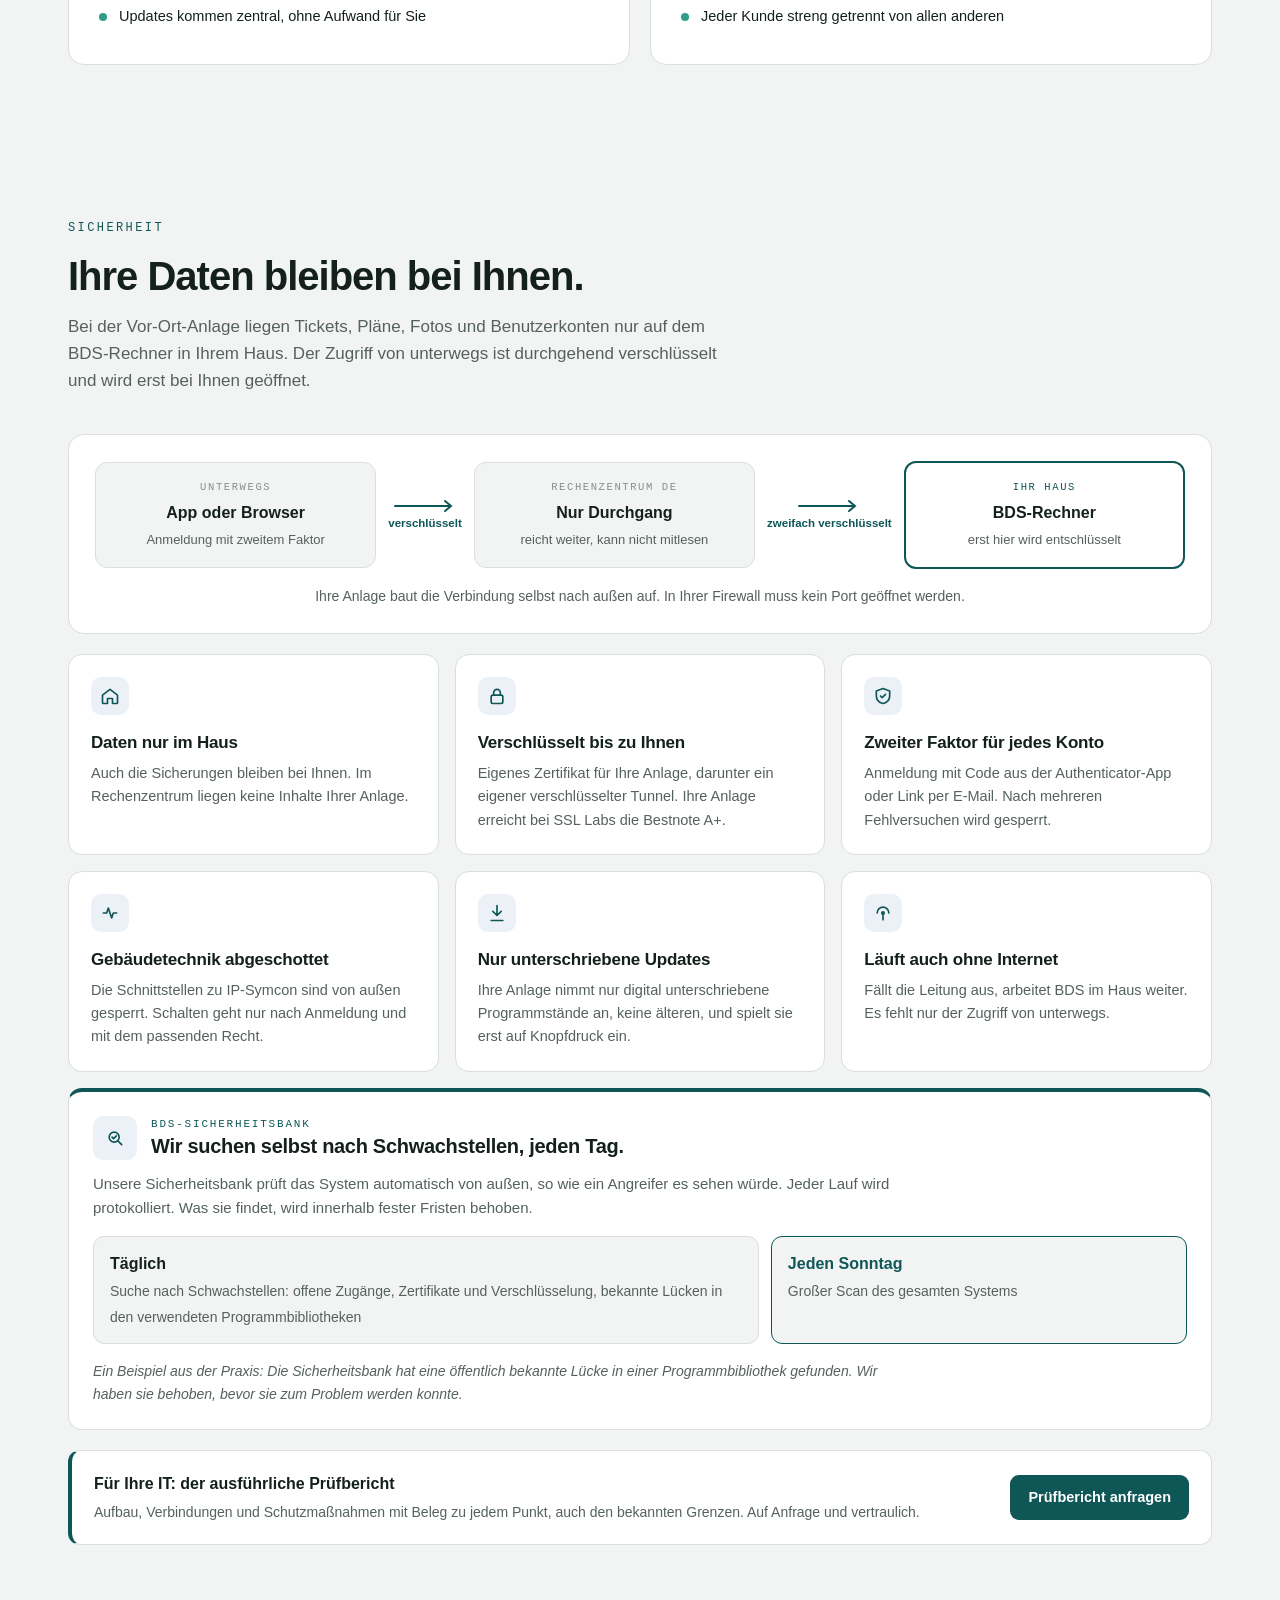
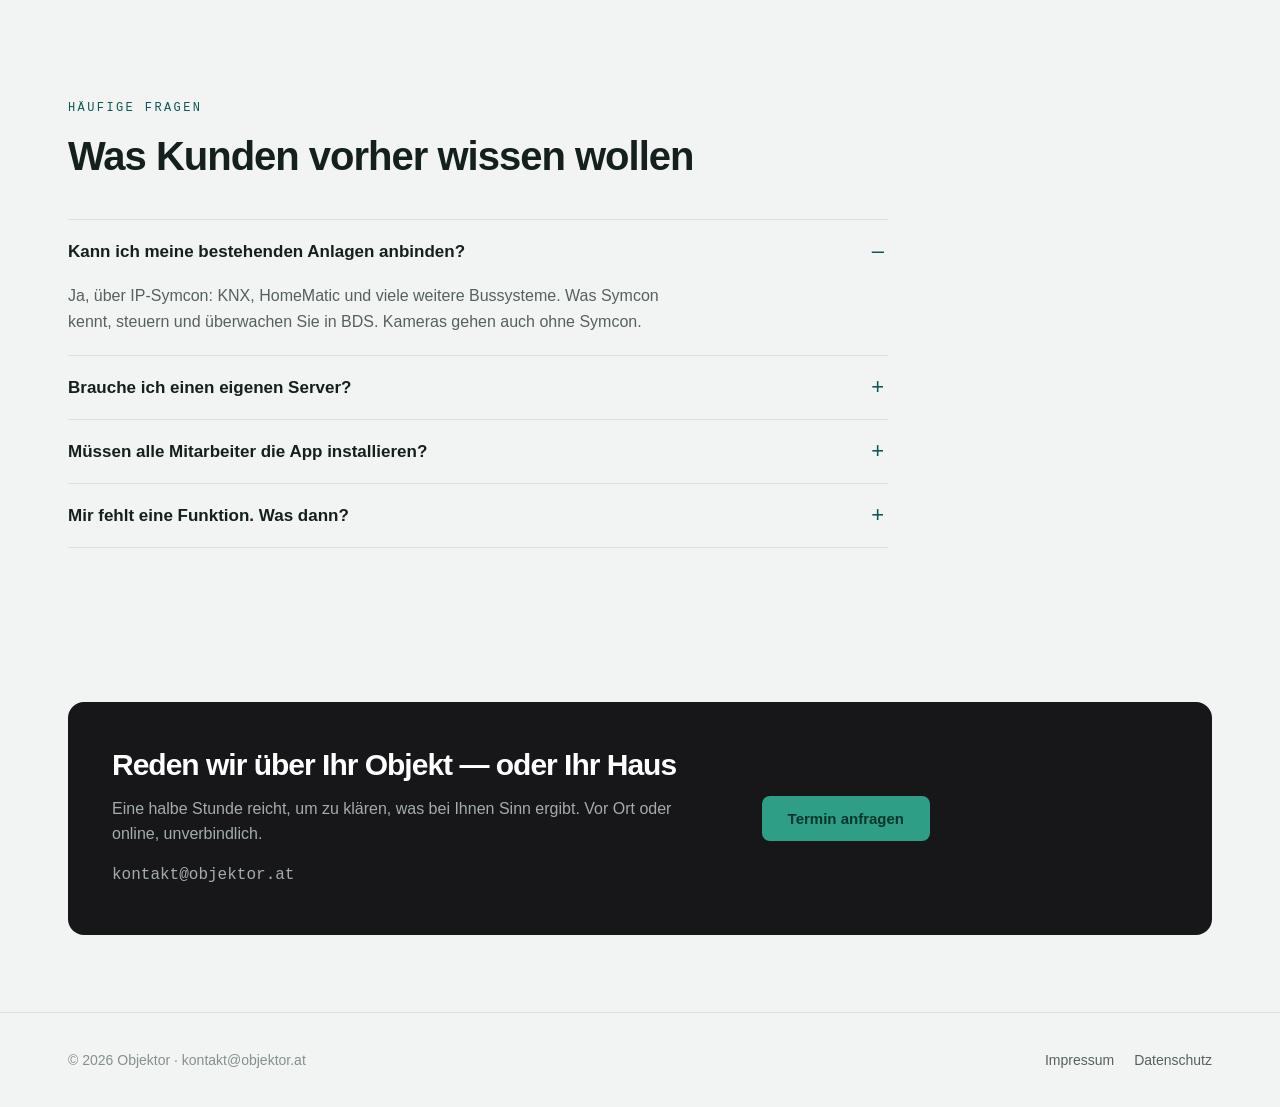
==== commit 213cc3ed: "Webseite aktualisiert: en/index.html, index.html (Martin, Webbank)" ====
--- a/index.html
+++ b/index.html
@@ -1460,6 +1460,14 @@
 bs.forEach(function(b,i){var r=b.getBoundingClientRect();b.style.setProperty('--weg',Math.ceil(wand-r.left+2)+'px');b.style.animationDelay=(0.1+i*0.045).toFixed(3)+'s'});h.classList.add('los')}
 try{document.fonts.ready.then(los)}catch(e){}setTimeout(los,1200)})();</script>
     <p class="blei">Störungen landen sofort am richtigen Platz, Alarme kommen sicher an, und jede Wartung ist nachweisbar. Statt vieler Programme und Zettel: BDS am Handy, Tablet und im Browser.</p>
+    <div class="vorteile"><small>IHRE VORTEILE</small><ul>
+      <li><b>Kosten sparen</b><span>eine App statt vieler Programme, Lizenzen und Zettel</span></li>
+      <li><b>Schneller behoben</b><span>Störung am Plan, sofort beim Richtigen</span></li>
+      <li><b>Nichts geht unter</b><span>Alarme per Push, sicher zugestellt</span></li>
+      <li><b>Prüfsicher</b><span>jede Wartung lückenlos nachweisbar</span></li>
+      <li><b>Alle melden mit</b><span>per QR-Code ohne App, in 6 Sprachen</span></li>
+      <li><b>Ihre Wahl</b><span>Server im Haus oder Cloud in Deutschland</span></li>
+    </ul></div>
     <div class="nx-knoepfe"><a class="nx-knopf nx-voll" href="#kontakt">Demo-Termin vereinbaren</a><a class="nx-knopf nx-rand" href="#trennung">Selbst ausprobieren</a></div>
     <p class="nx-herkunft">Entstanden im täglichen Betrieb eines großen Einkaufszentrums. Jede Funktion gibt es, weil sie dort gefehlt hat.</p>
     <ul class="kann">
@@ -1468,14 +1476,6 @@
       <li><b>Kameras</b><span>eigenes Kamerasystem — auch als eigenes Modul erhältlich</span></li>
       <li><b>Betrieb</b><span>Tickets, Wartung, Pläne zeichnen, Alarme und Push</span></li>
     </ul>
-    <div class="vorteile"><small>IHRE VORTEILE</small><ul>
-      <li><b>Kosten sparen</b><span>eine App statt vieler Programme, Lizenzen und Zettel</span></li>
-      <li><b>Schneller behoben</b><span>Störung am Plan, sofort beim Richtigen</span></li>
-      <li><b>Nichts geht unter</b><span>Alarme per Push, sicher zugestellt</span></li>
-      <li><b>Prüfsicher</b><span>jede Wartung lückenlos nachweisbar</span></li>
-      <li><b>Alle melden mit</b><span>per QR-Code ohne App, in 6 Sprachen</span></li>
-      <li><b>Ihre Wahl</b><span>Server im Haus oder Cloud in Deutschland</span></li>
-    </ul></div>
     <div class="wege">
       <a class="weg f" href="#firma"><small>FÜR FIRMEN</small><b>Objekte &amp; Betriebe</b><span>Haustechnik, Wachdienst, Reinigung, Parken, Energie, Fremdfirmen</span></a>
       <a class="weg h" href="#zuhause"><small>FÜR ZUHAUSE</small><b>Haus &amp; Wohnung</b><span>Licht, Alarmanlage, Kameras, Bewässerung, Rollos, Push</span></a>
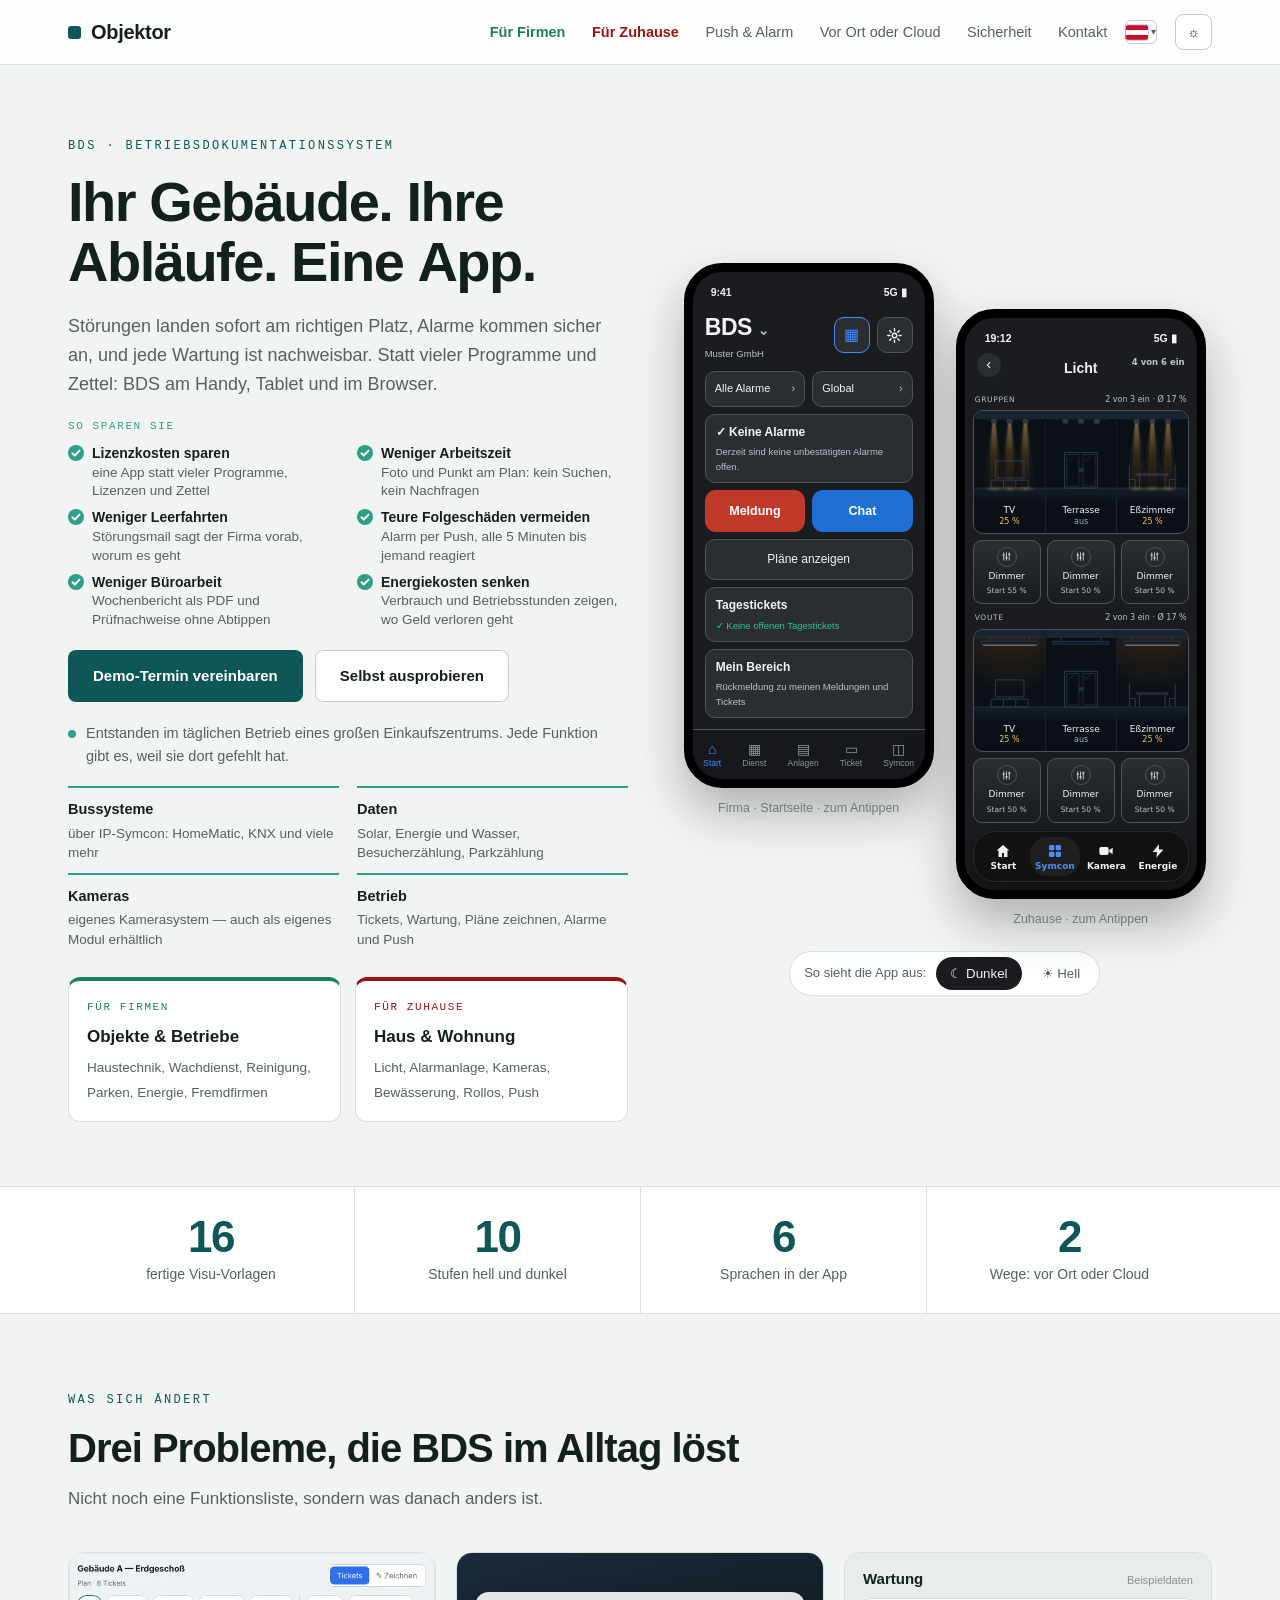
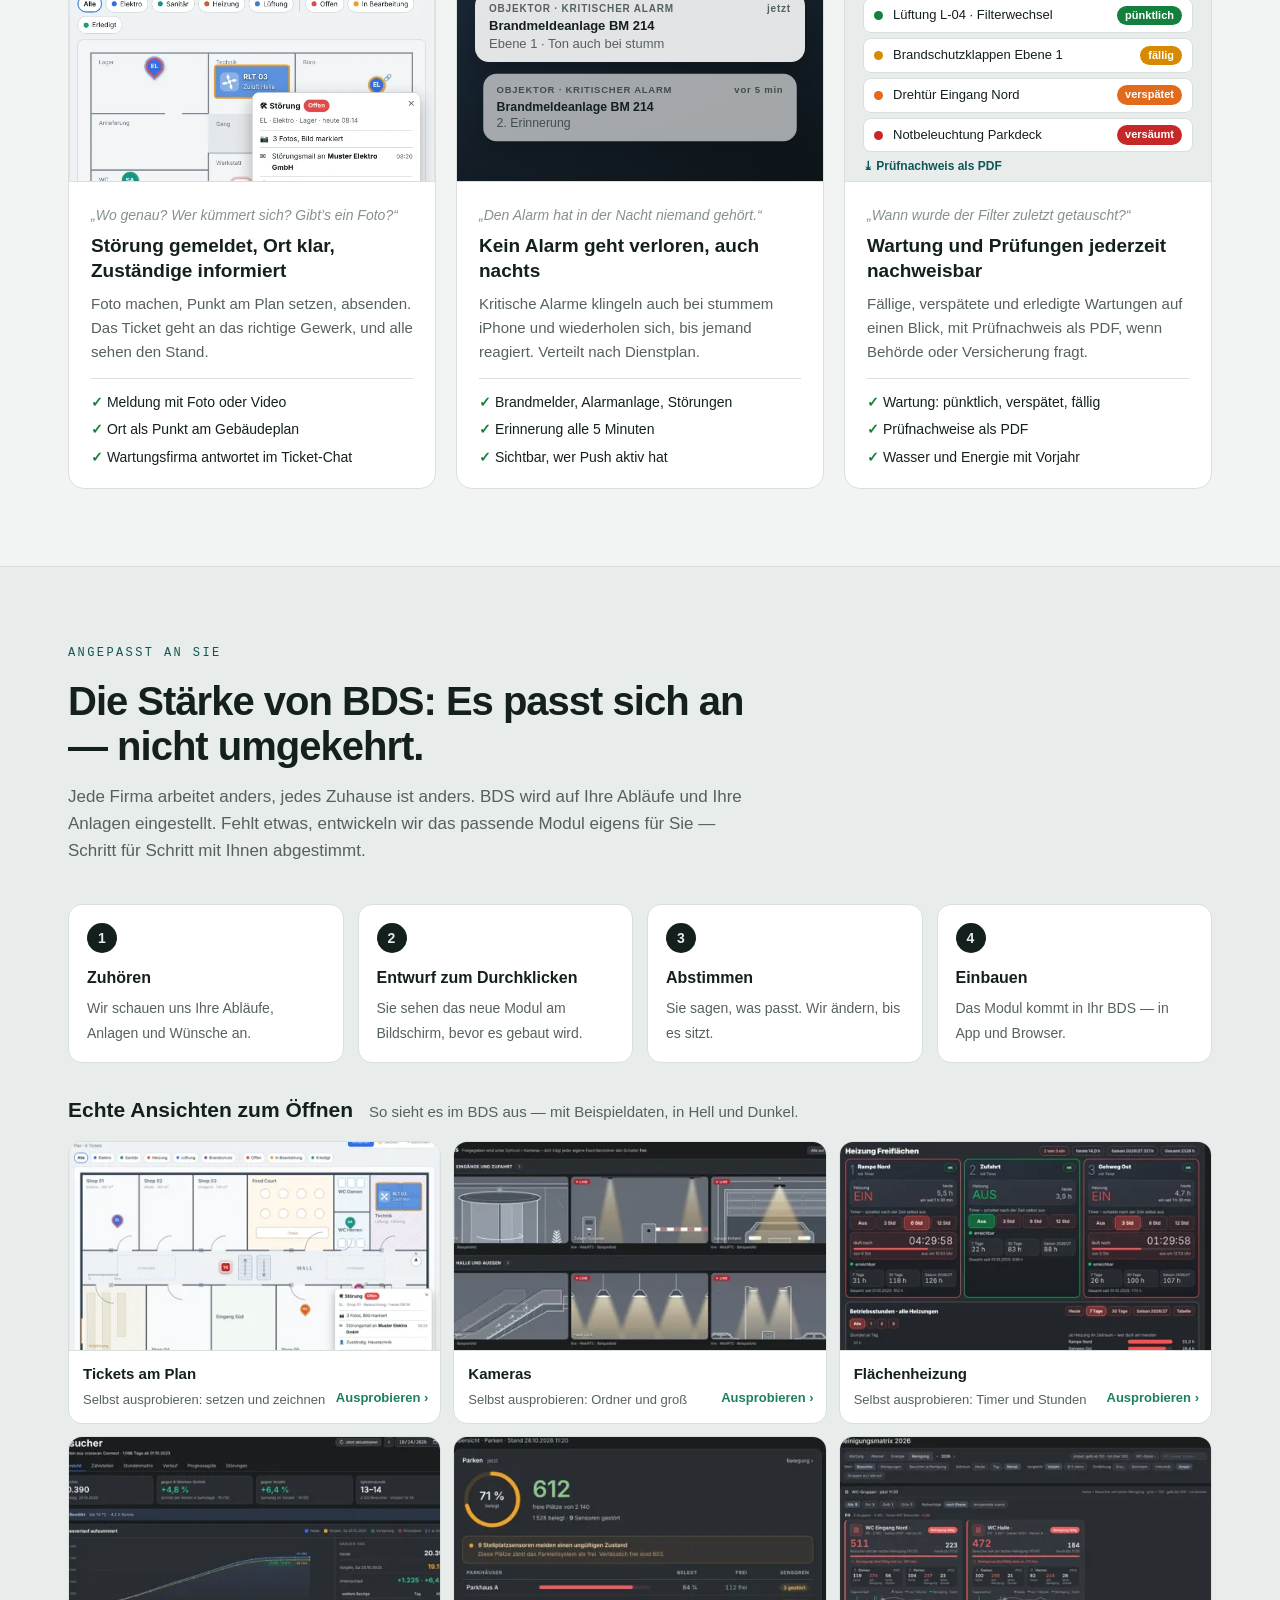
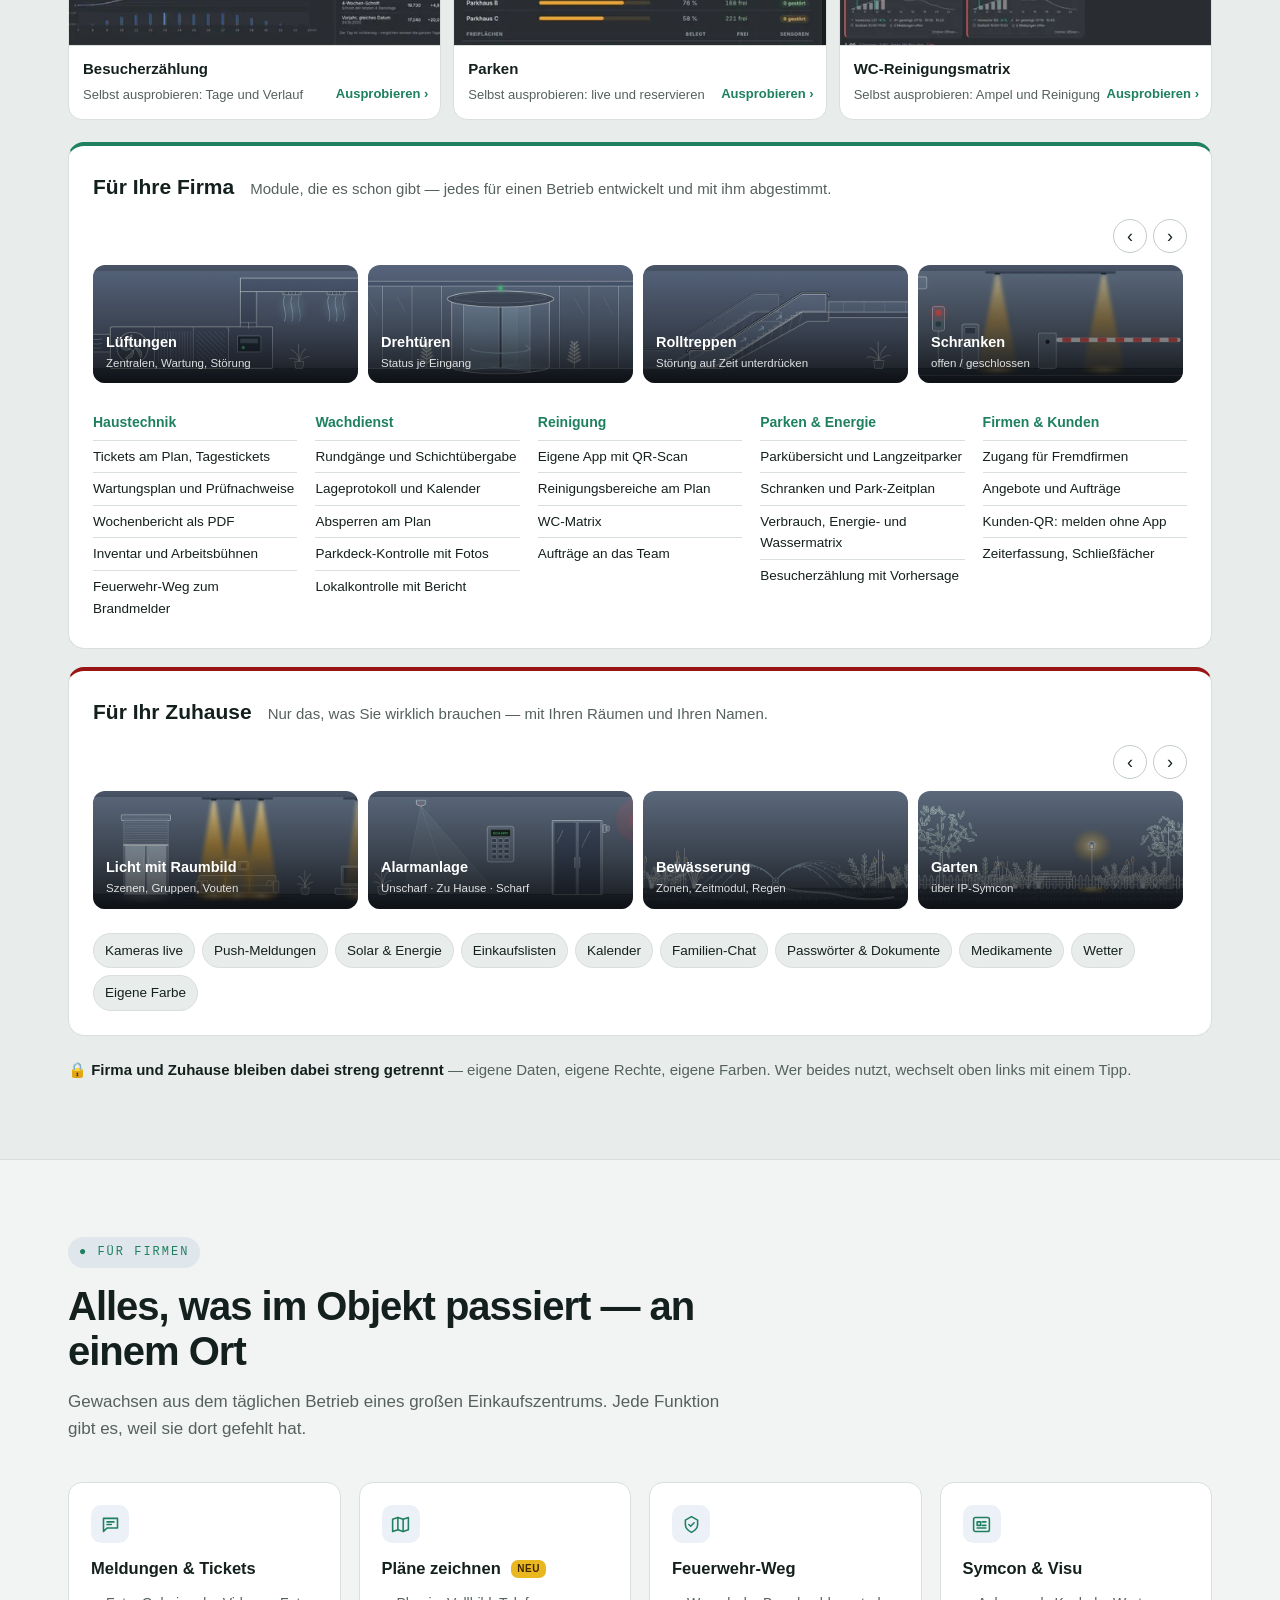
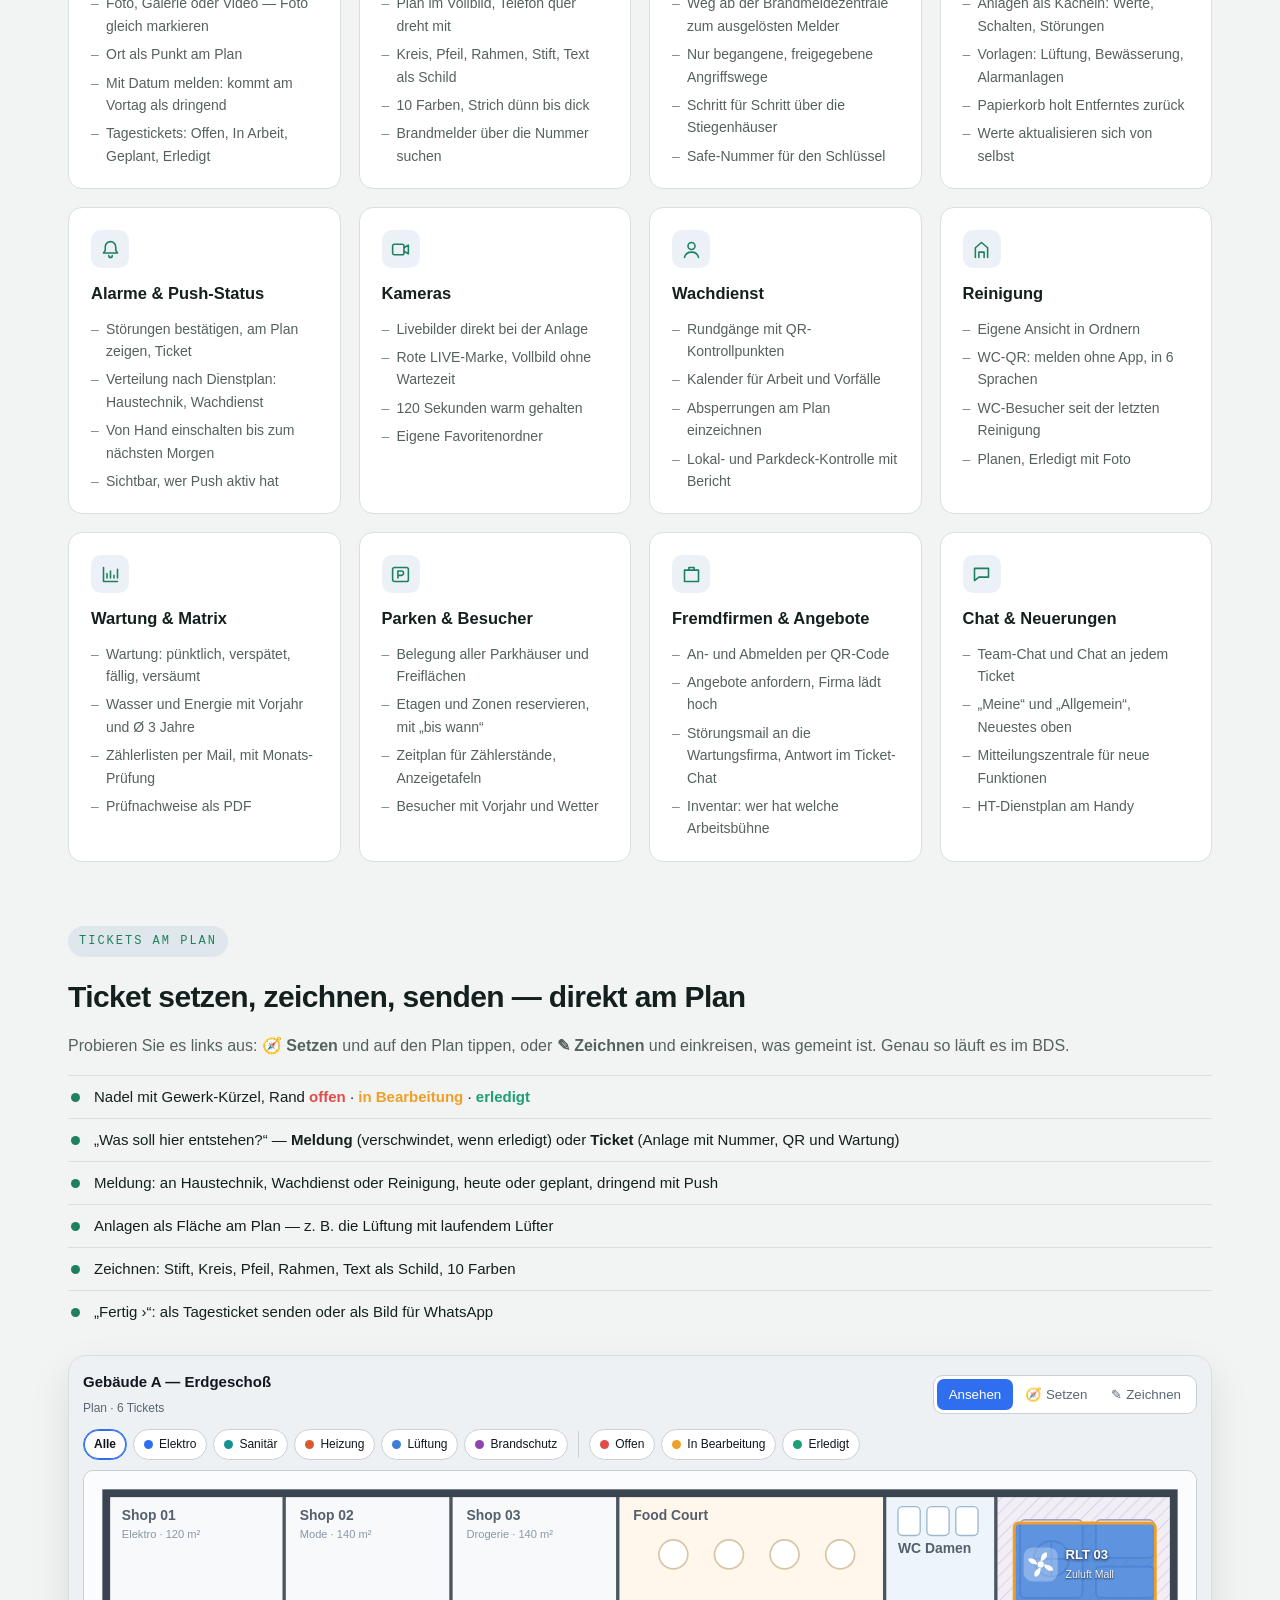
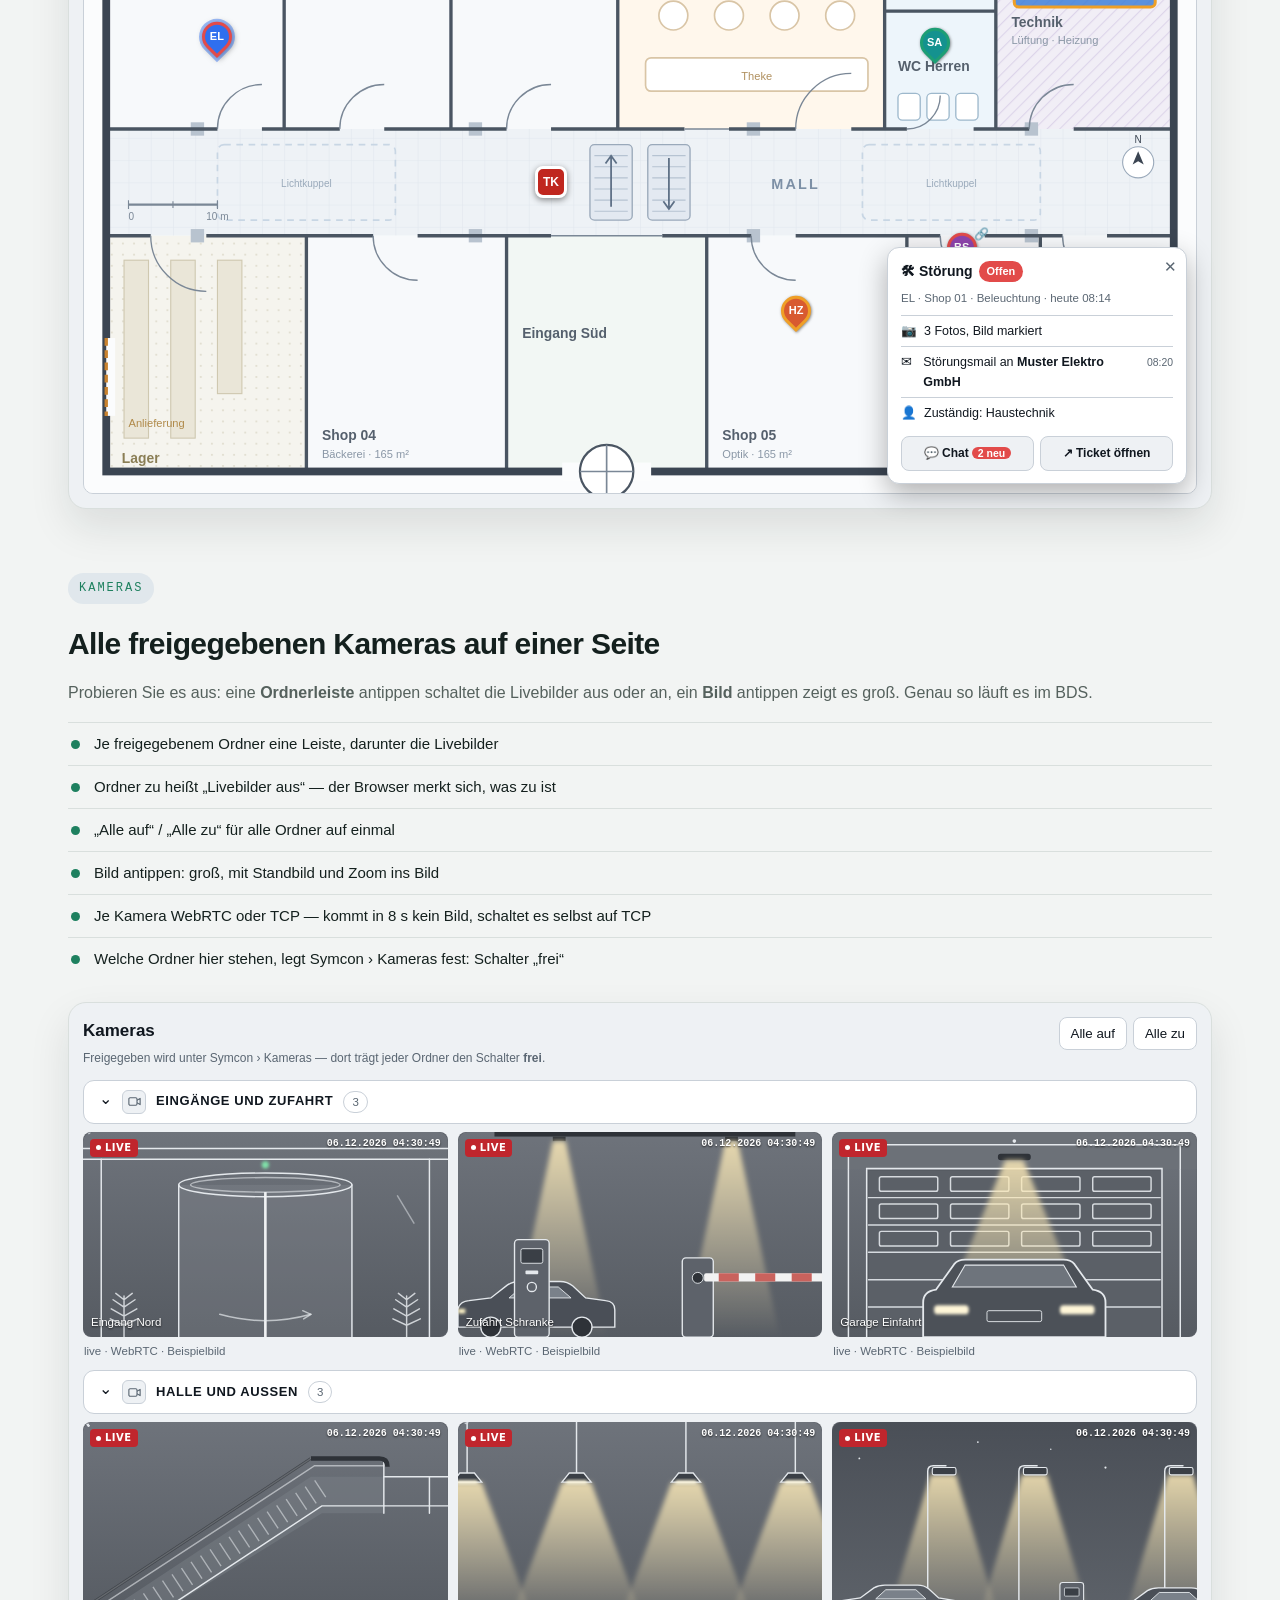
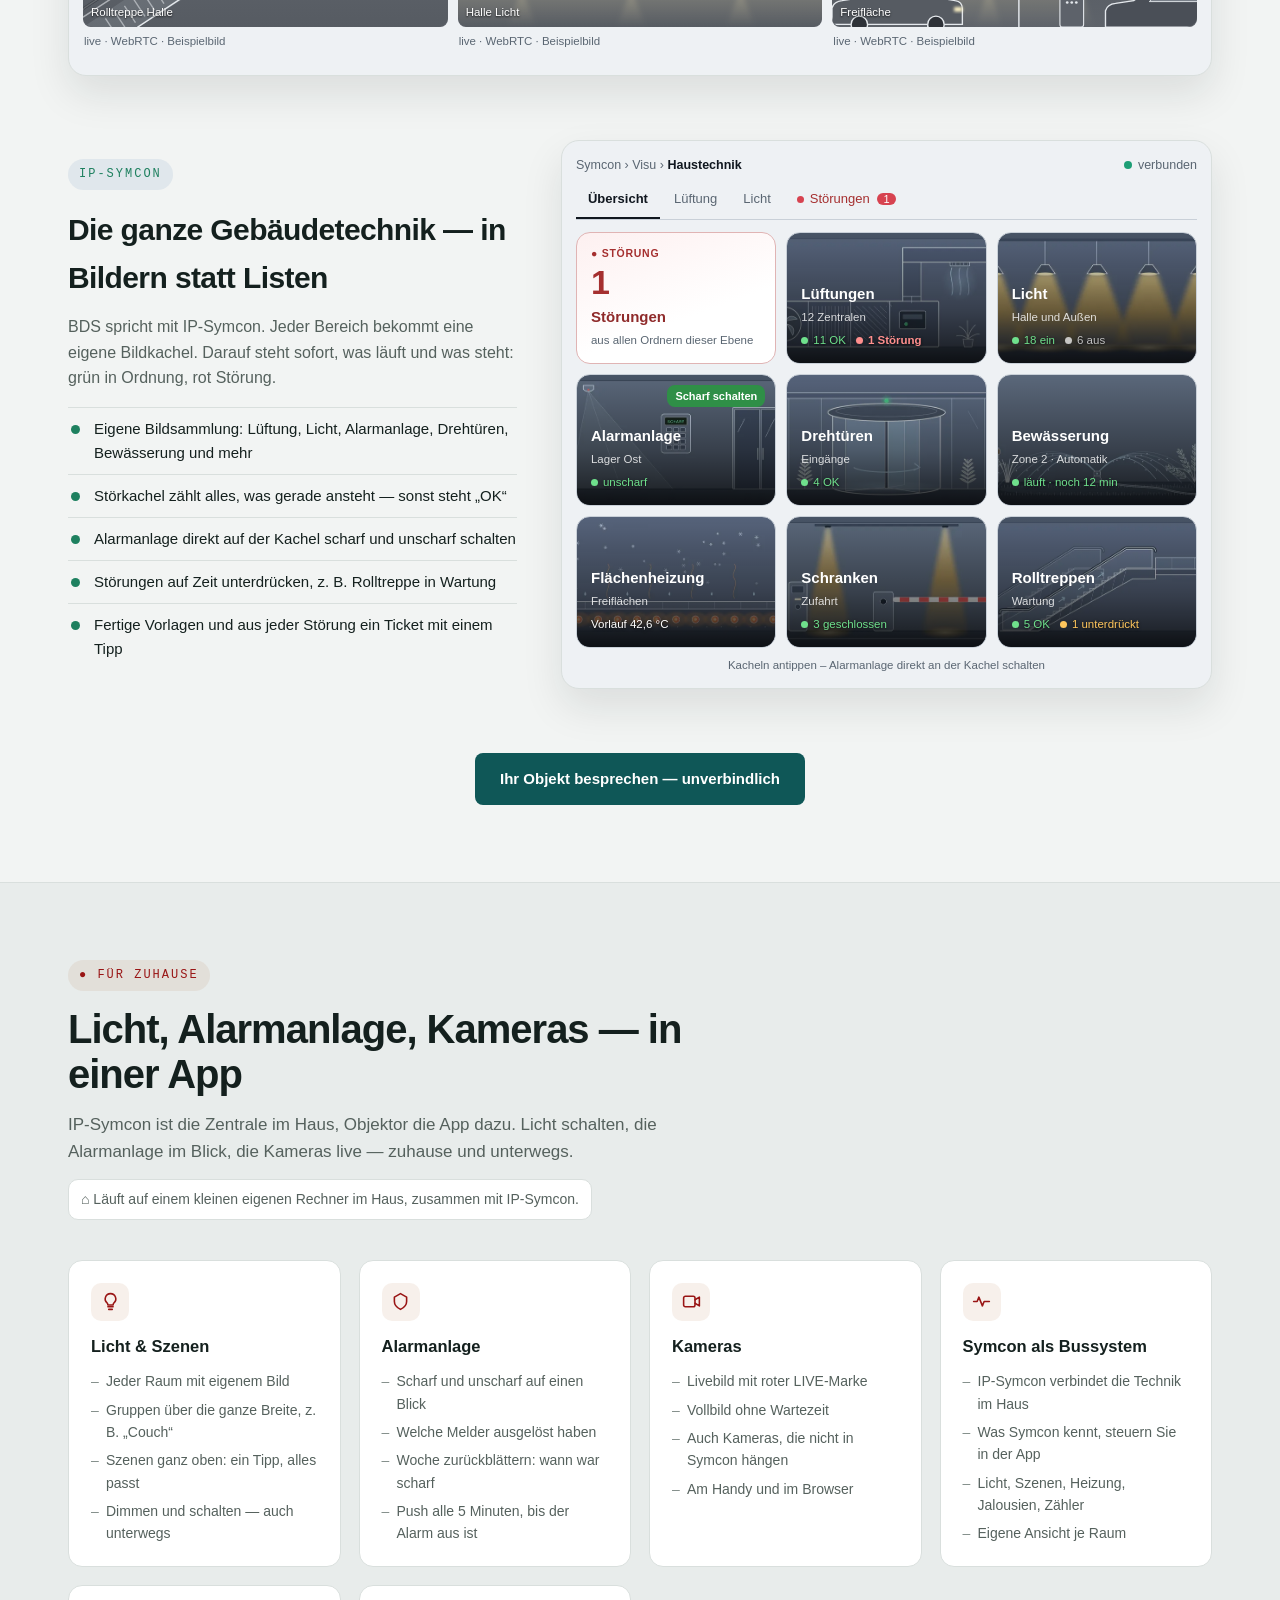
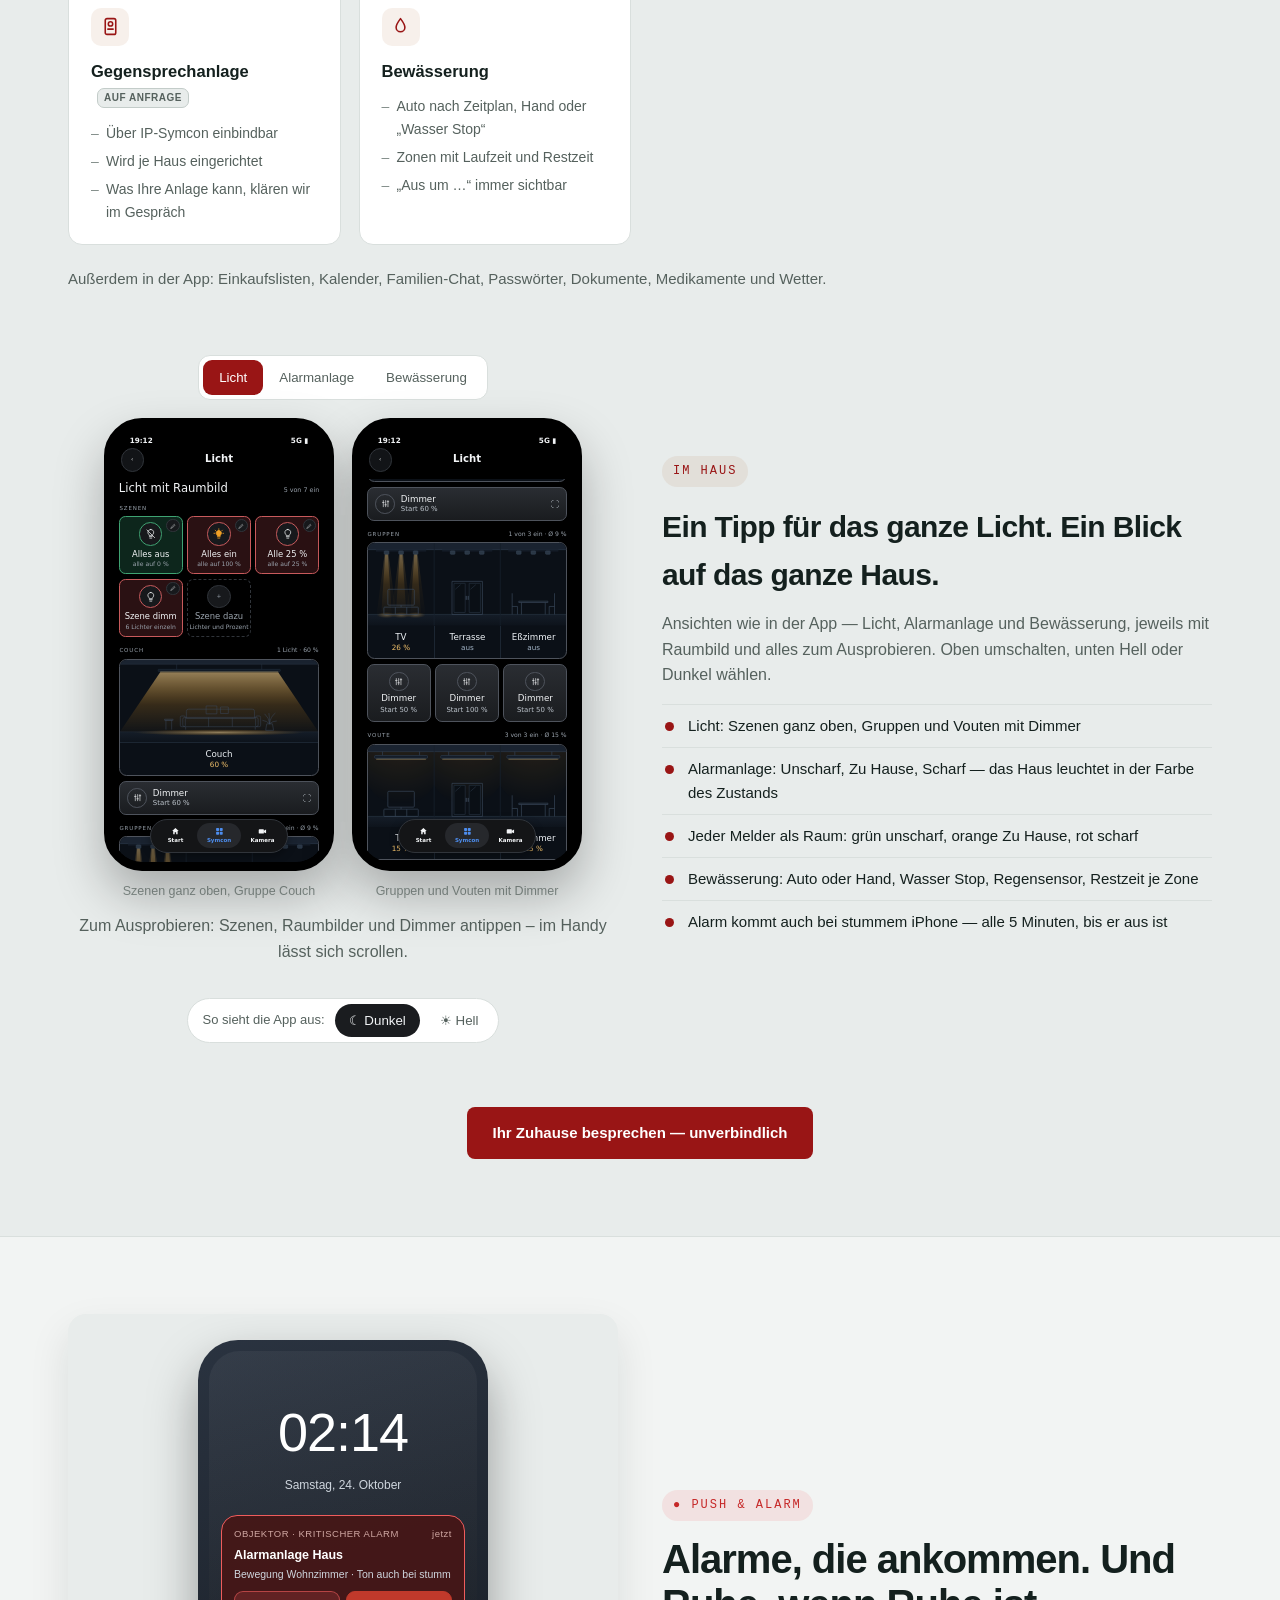
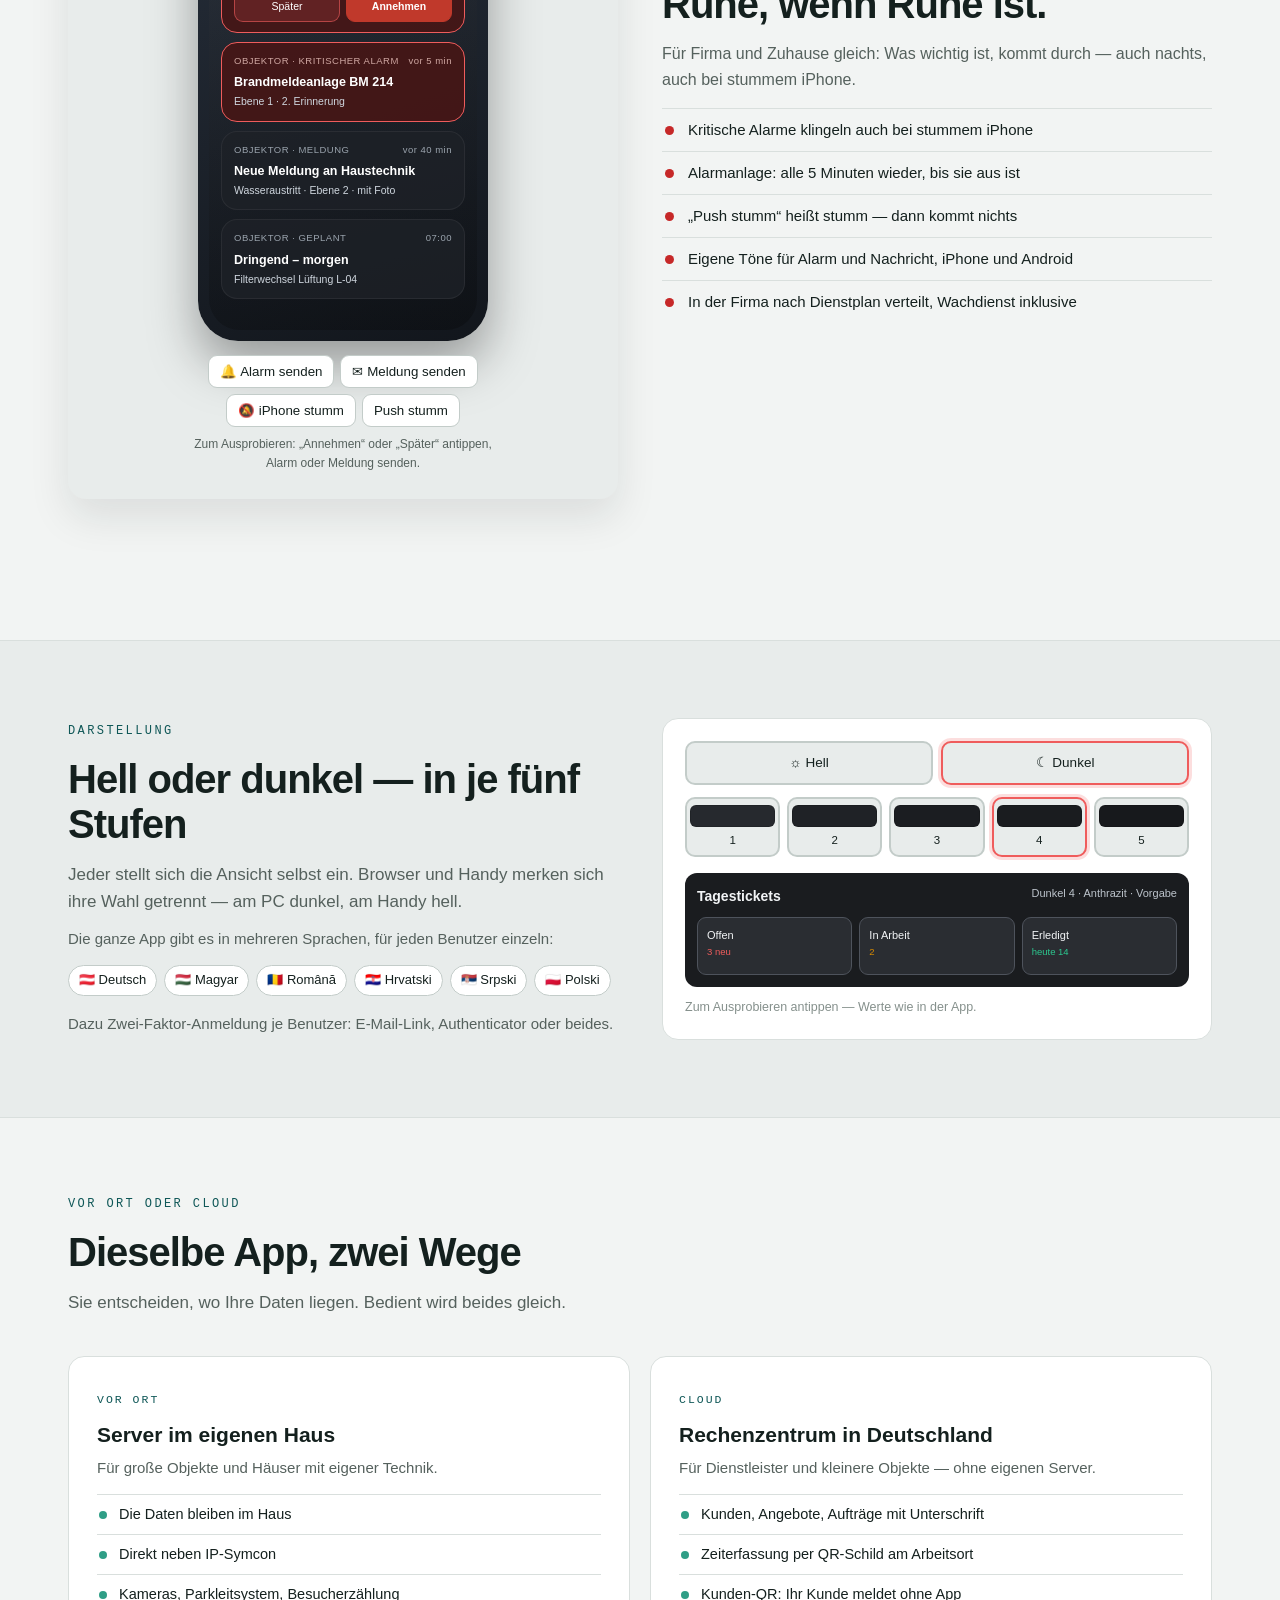
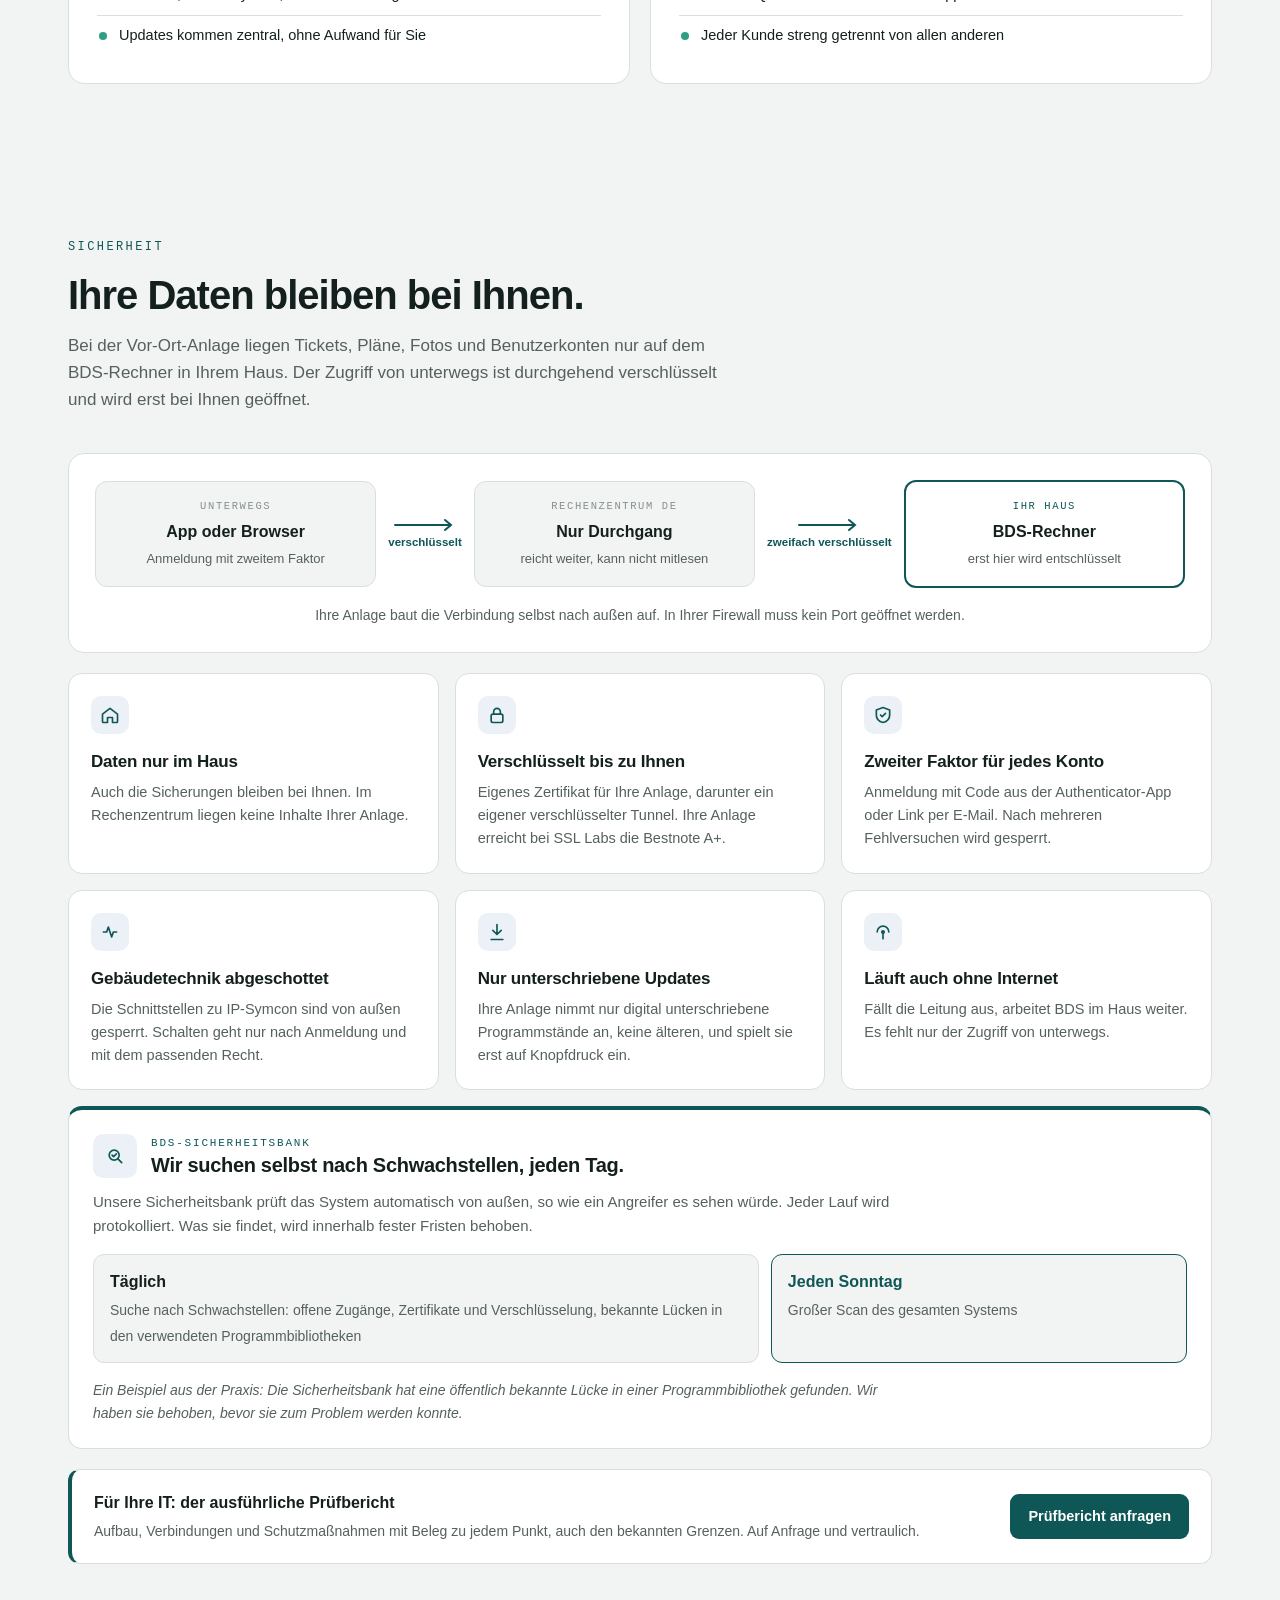
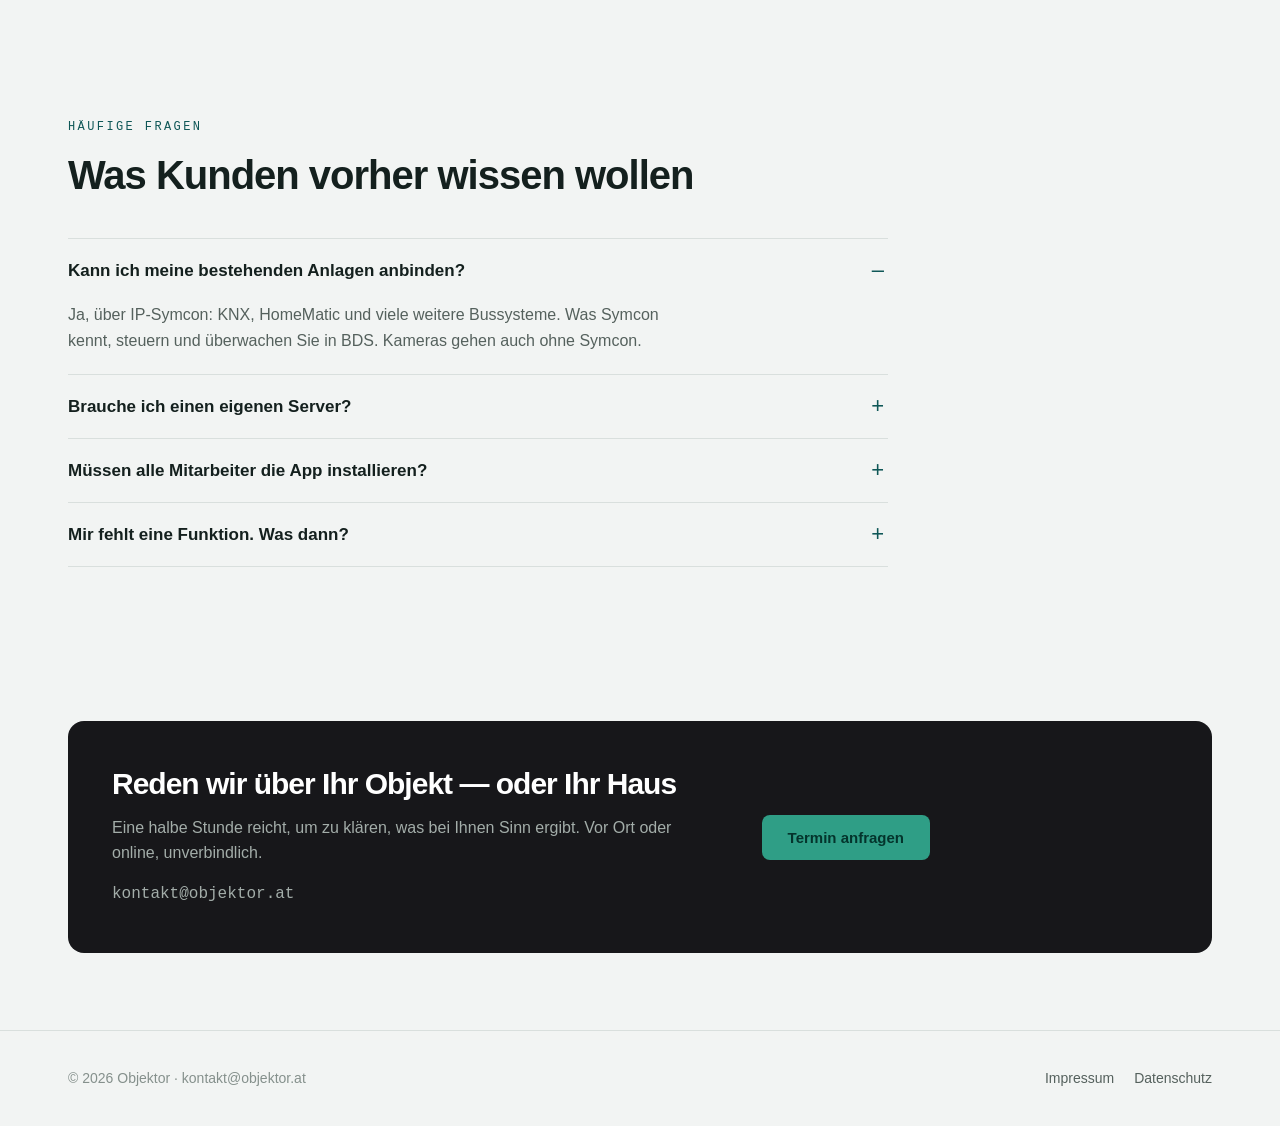
==== commit 65b9fbbc: "Webseite aktualisiert: en/index.html, index.html, sprache-cs.js, sprache-en.js (+3 weitere) (Martin," ====
--- a/index.html
+++ b/index.html
@@ -1460,13 +1460,13 @@
 bs.forEach(function(b,i){var r=b.getBoundingClientRect();b.style.setProperty('--weg',Math.ceil(wand-r.left+2)+'px');b.style.animationDelay=(0.1+i*0.045).toFixed(3)+'s'});h.classList.add('los')}
 try{document.fonts.ready.then(los)}catch(e){}setTimeout(los,1200)})();</script>
     <p class="blei">Störungen landen sofort am richtigen Platz, Alarme kommen sicher an, und jede Wartung ist nachweisbar. Statt vieler Programme und Zettel: BDS am Handy, Tablet und im Browser.</p>
-    <div class="vorteile"><small>IHRE VORTEILE</small><ul>
-      <li><b>Kosten sparen</b><span>eine App statt vieler Programme, Lizenzen und Zettel</span></li>
-      <li><b>Schneller behoben</b><span>Störung am Plan, sofort beim Richtigen</span></li>
-      <li><b>Nichts geht unter</b><span>Alarme per Push, sicher zugestellt</span></li>
-      <li><b>Prüfsicher</b><span>jede Wartung lückenlos nachweisbar</span></li>
-      <li><b>Alle melden mit</b><span>per QR-Code ohne App, in 6 Sprachen</span></li>
-      <li><b>Ihre Wahl</b><span>Server im Haus oder Cloud in Deutschland</span></li>
+    <div class="vorteile"><small>SO SPAREN SIE</small><ul>
+      <li><b>Lizenzkosten sparen</b><span>eine App statt vieler Programme, Lizenzen und Zettel</span></li>
+      <li><b>Weniger Arbeitszeit</b><span>Foto und Punkt am Plan: kein Suchen, kein Nachfragen</span></li>
+      <li><b>Weniger Leerfahrten</b><span>Störungsmail sagt der Firma vorab, worum es geht</span></li>
+      <li><b>Teure Folgeschäden vermeiden</b><span>Alarm per Push, alle 5 Minuten bis jemand reagiert</span></li>
+      <li><b>Weniger Büroarbeit</b><span>Wochenbericht als PDF und Prüfnachweise ohne Abtippen</span></li>
+      <li><b>Energiekosten senken</b><span>Verbrauch und Betriebsstunden zeigen, wo Geld verloren geht</span></li>
     </ul></div>
     <div class="nx-knoepfe"><a class="nx-knopf nx-voll" href="#kontakt">Demo-Termin vereinbaren</a><a class="nx-knopf nx-rand" href="#trennung">Selbst ausprobieren</a></div>
     <p class="nx-herkunft">Entstanden im täglichen Betrieb eines großen Einkaufszentrums. Jede Funktion gibt es, weil sie dort gefehlt hat.</p>
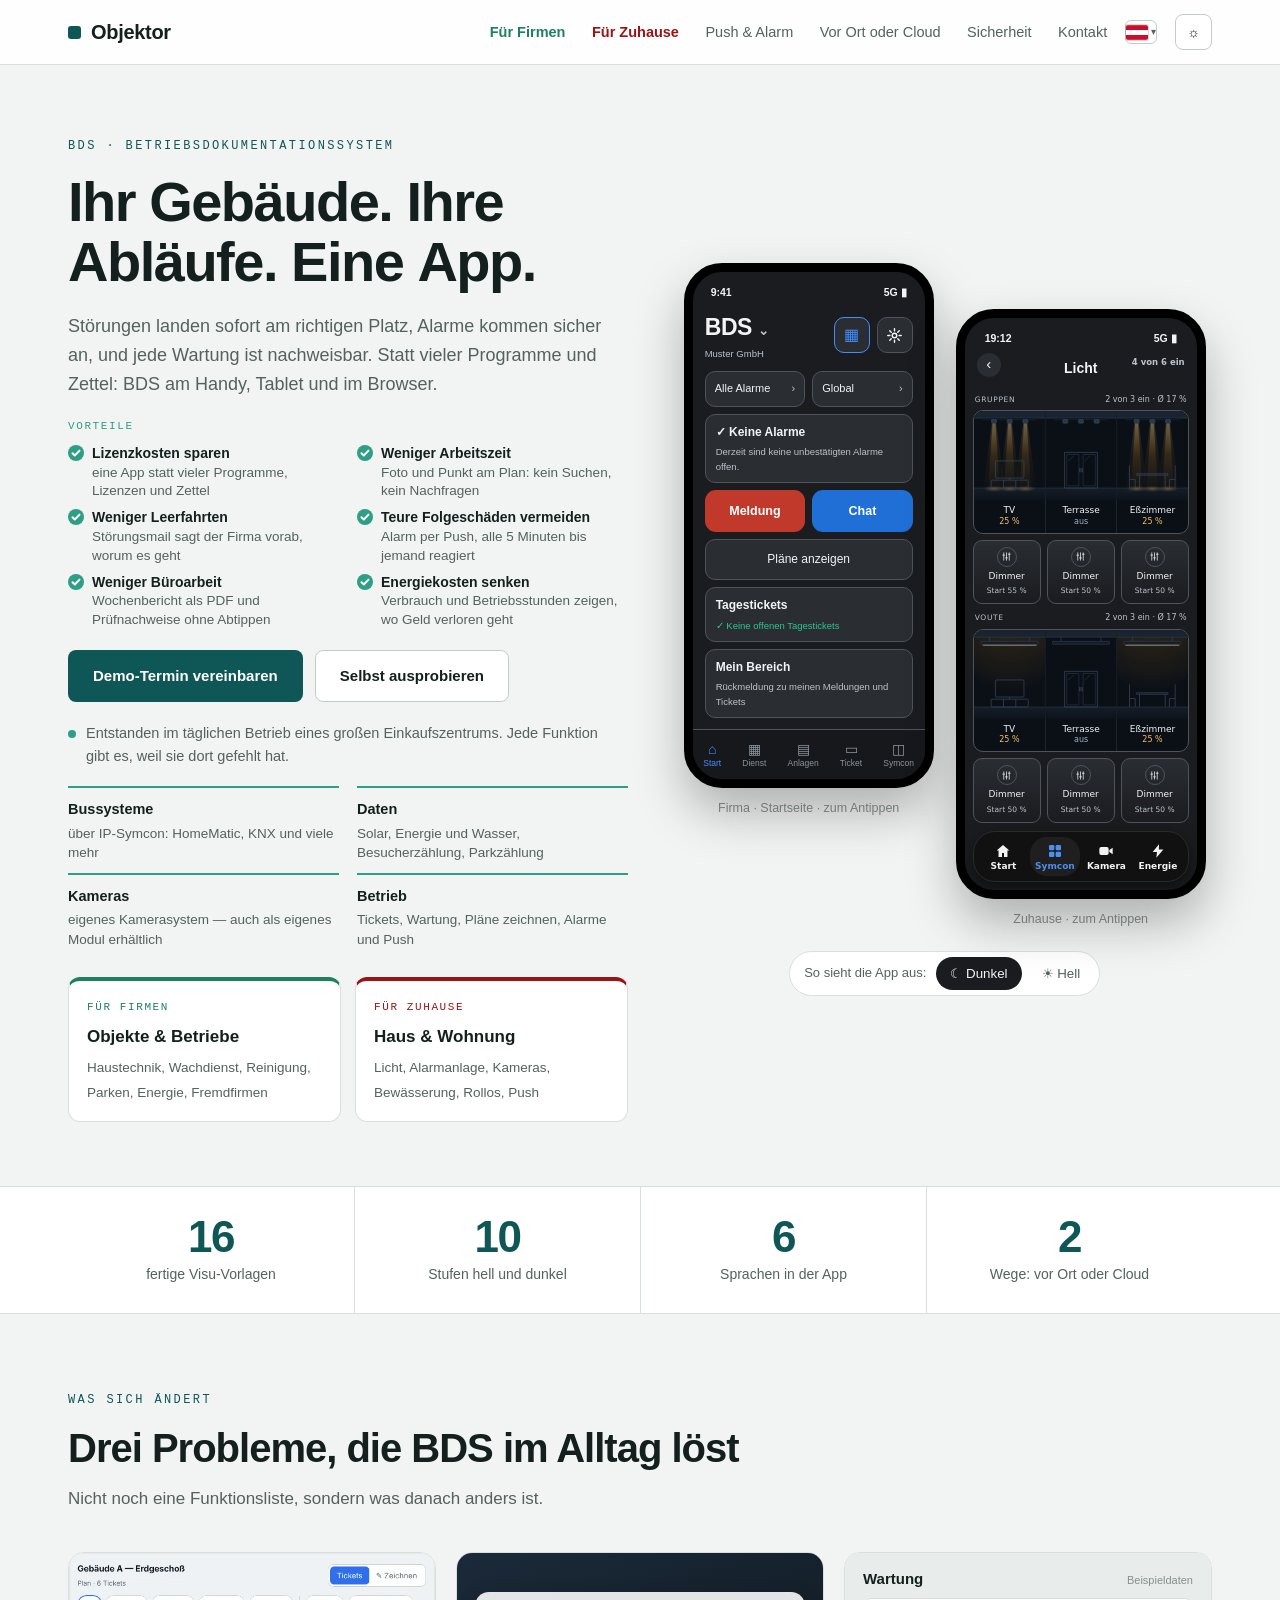
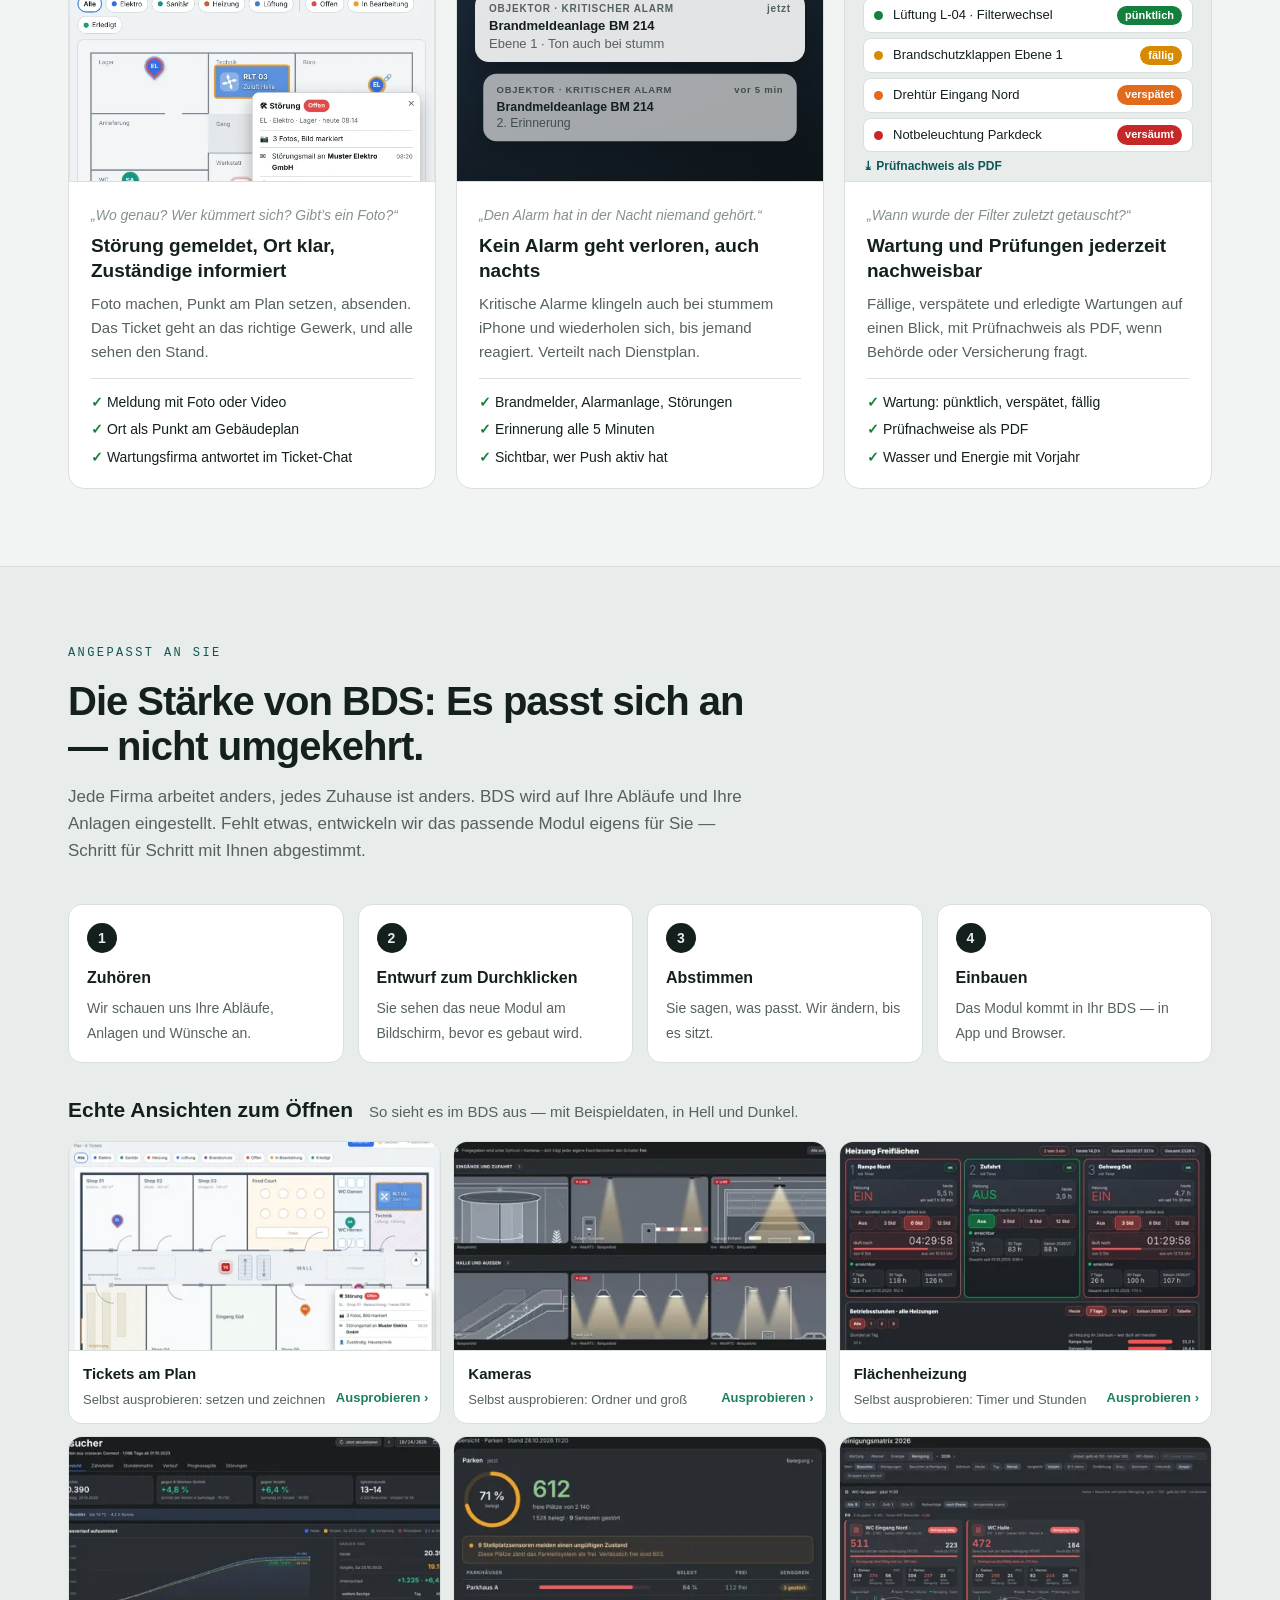
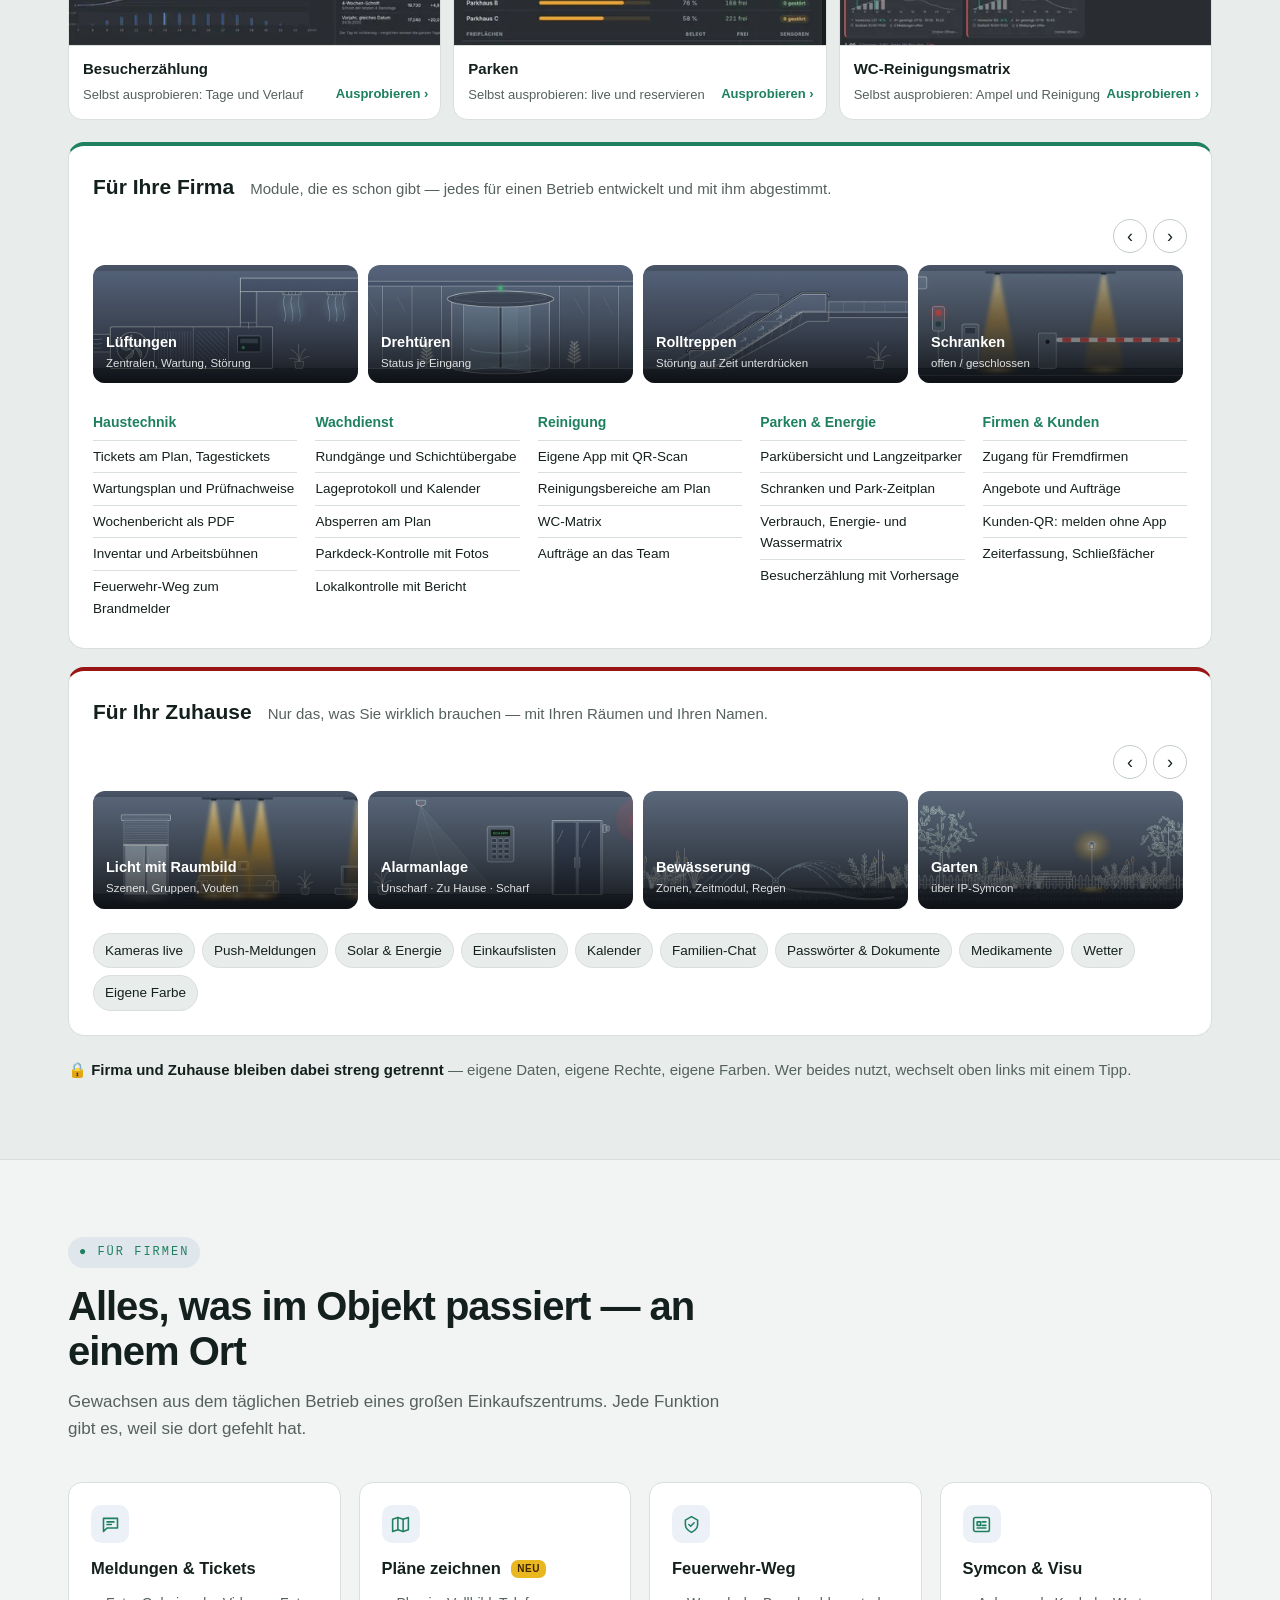
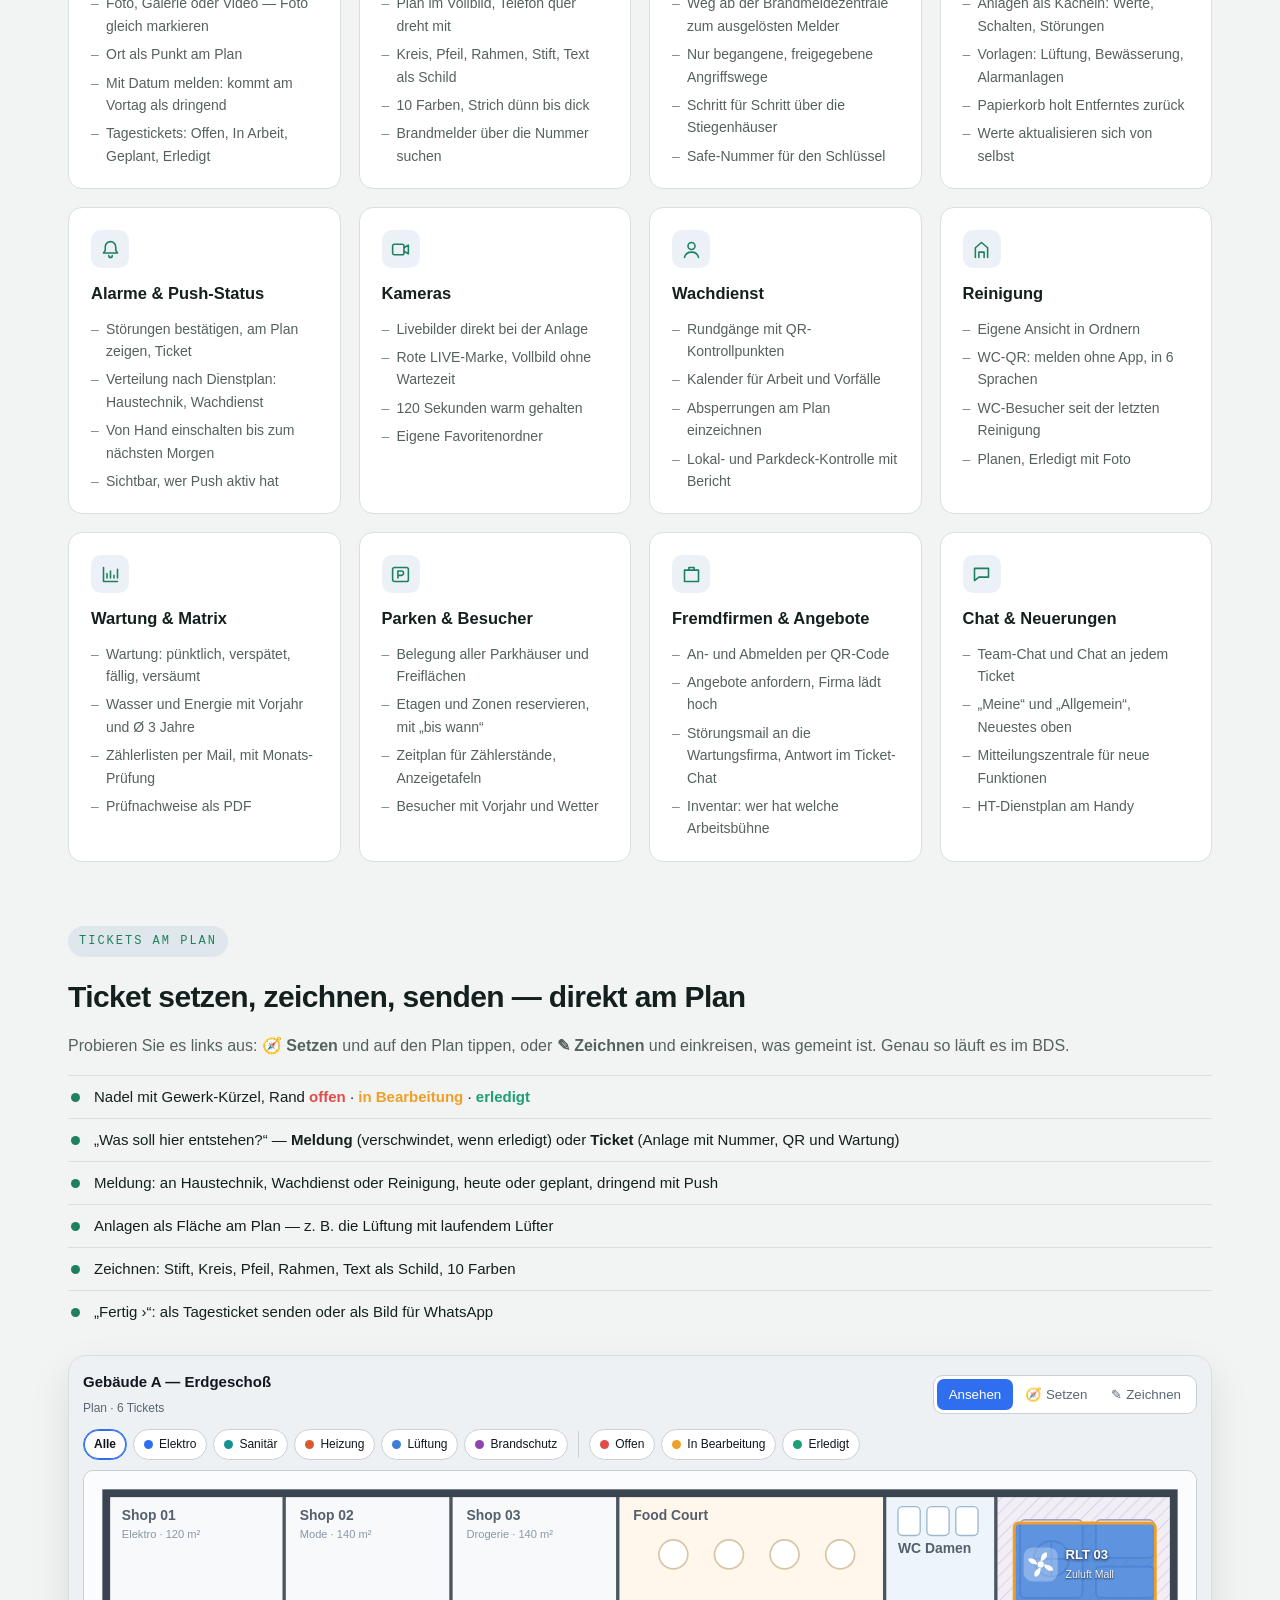
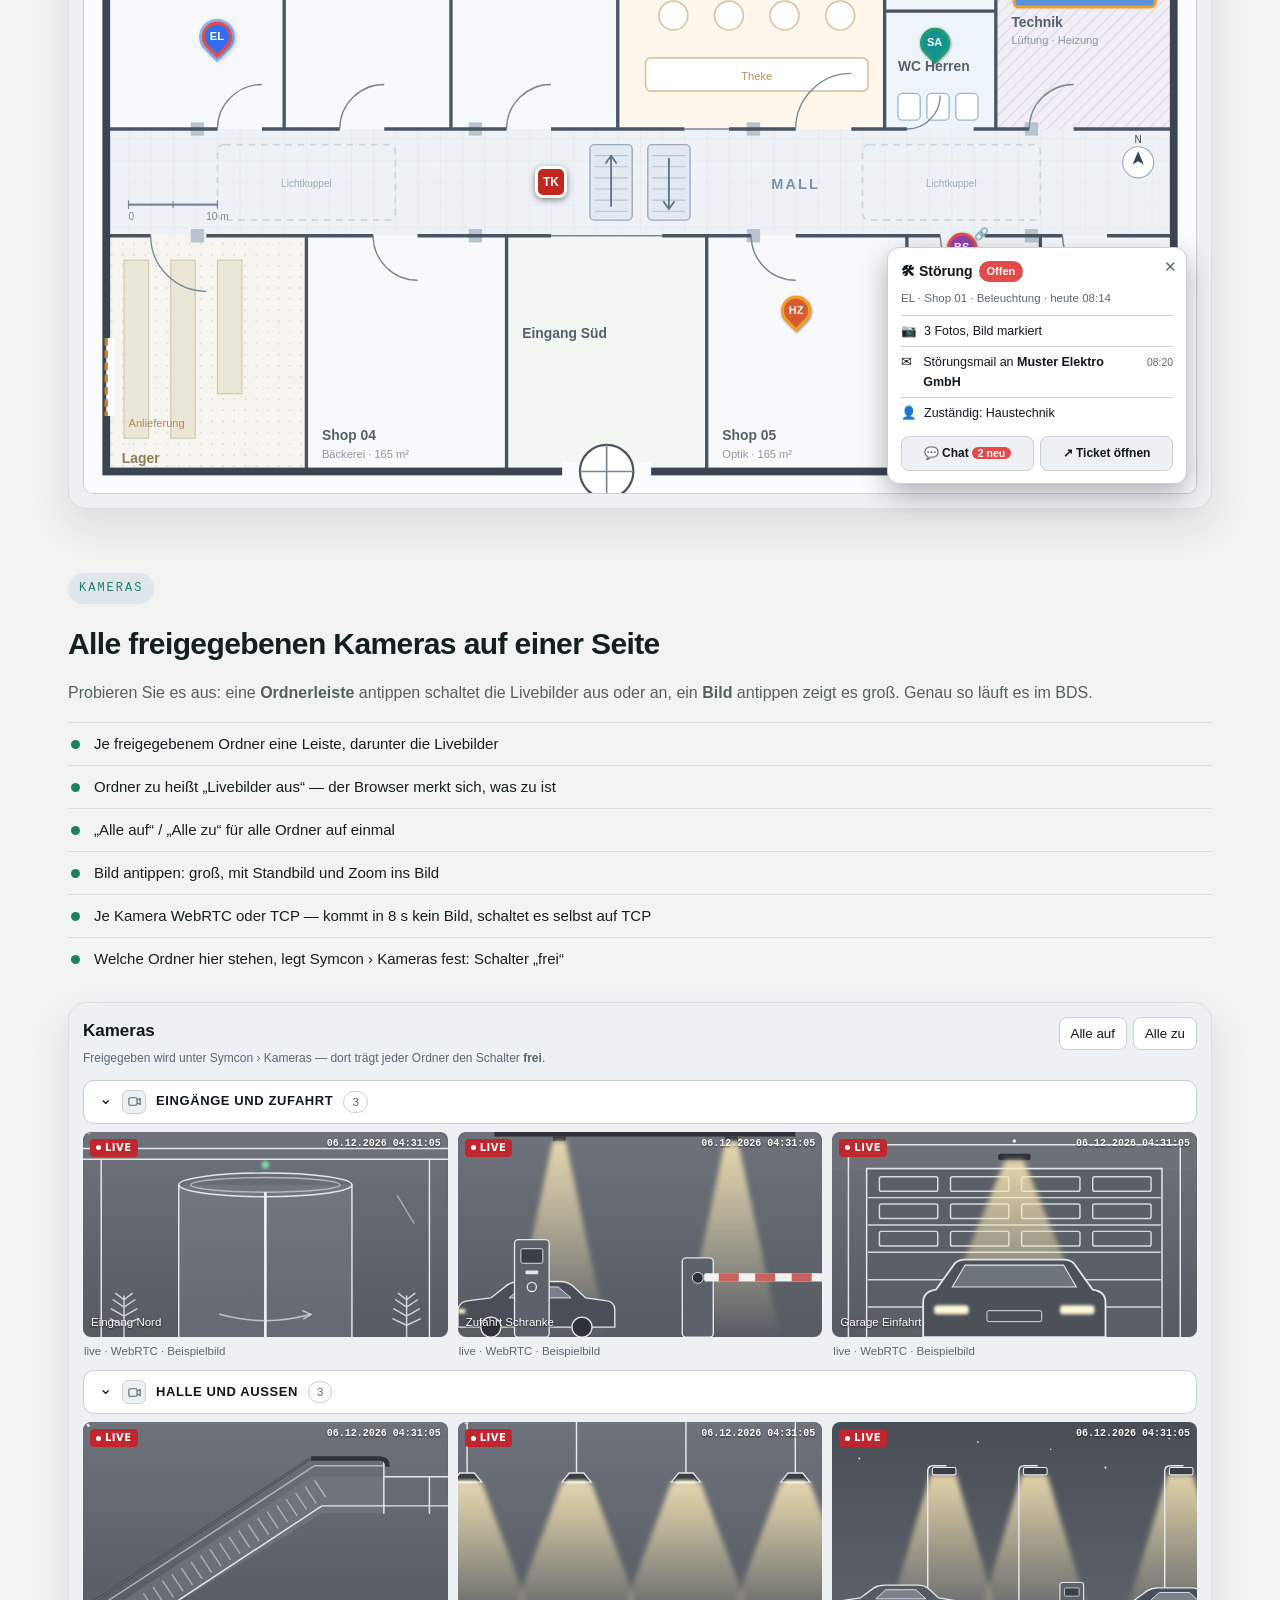
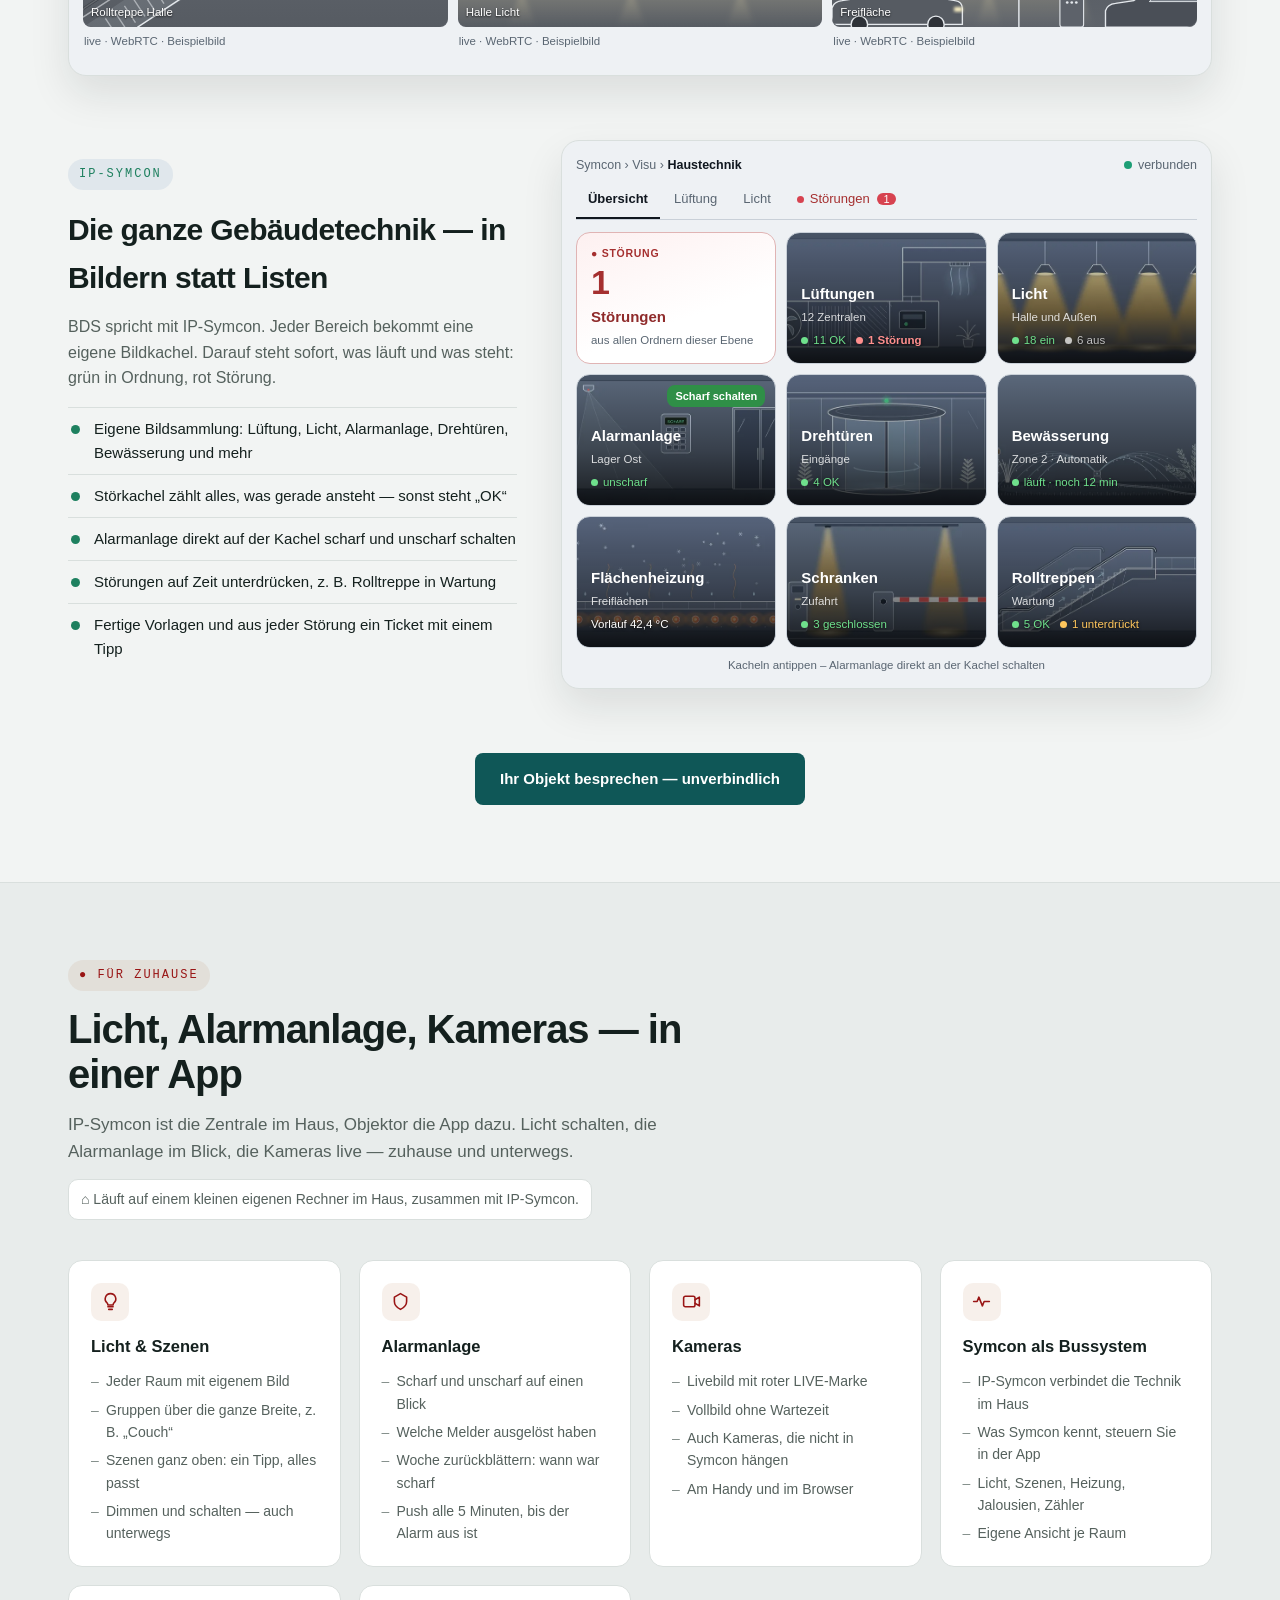
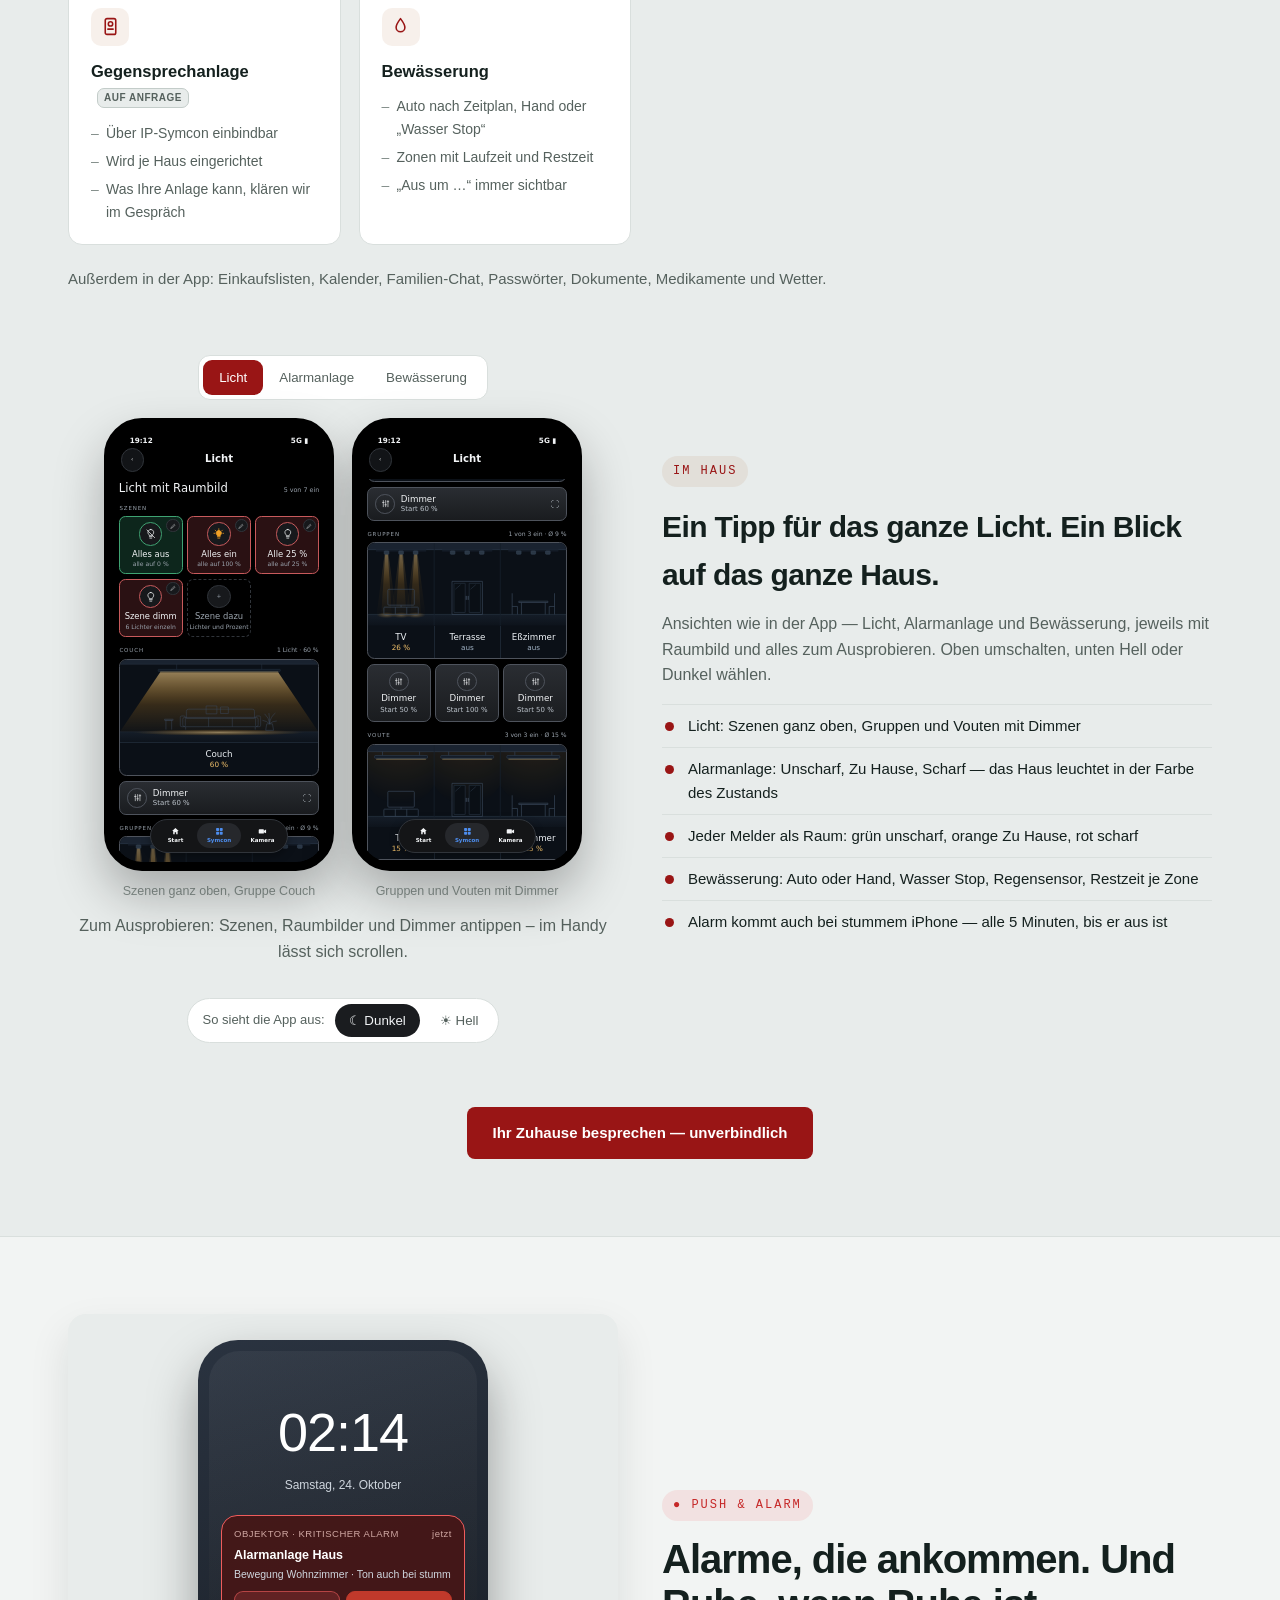
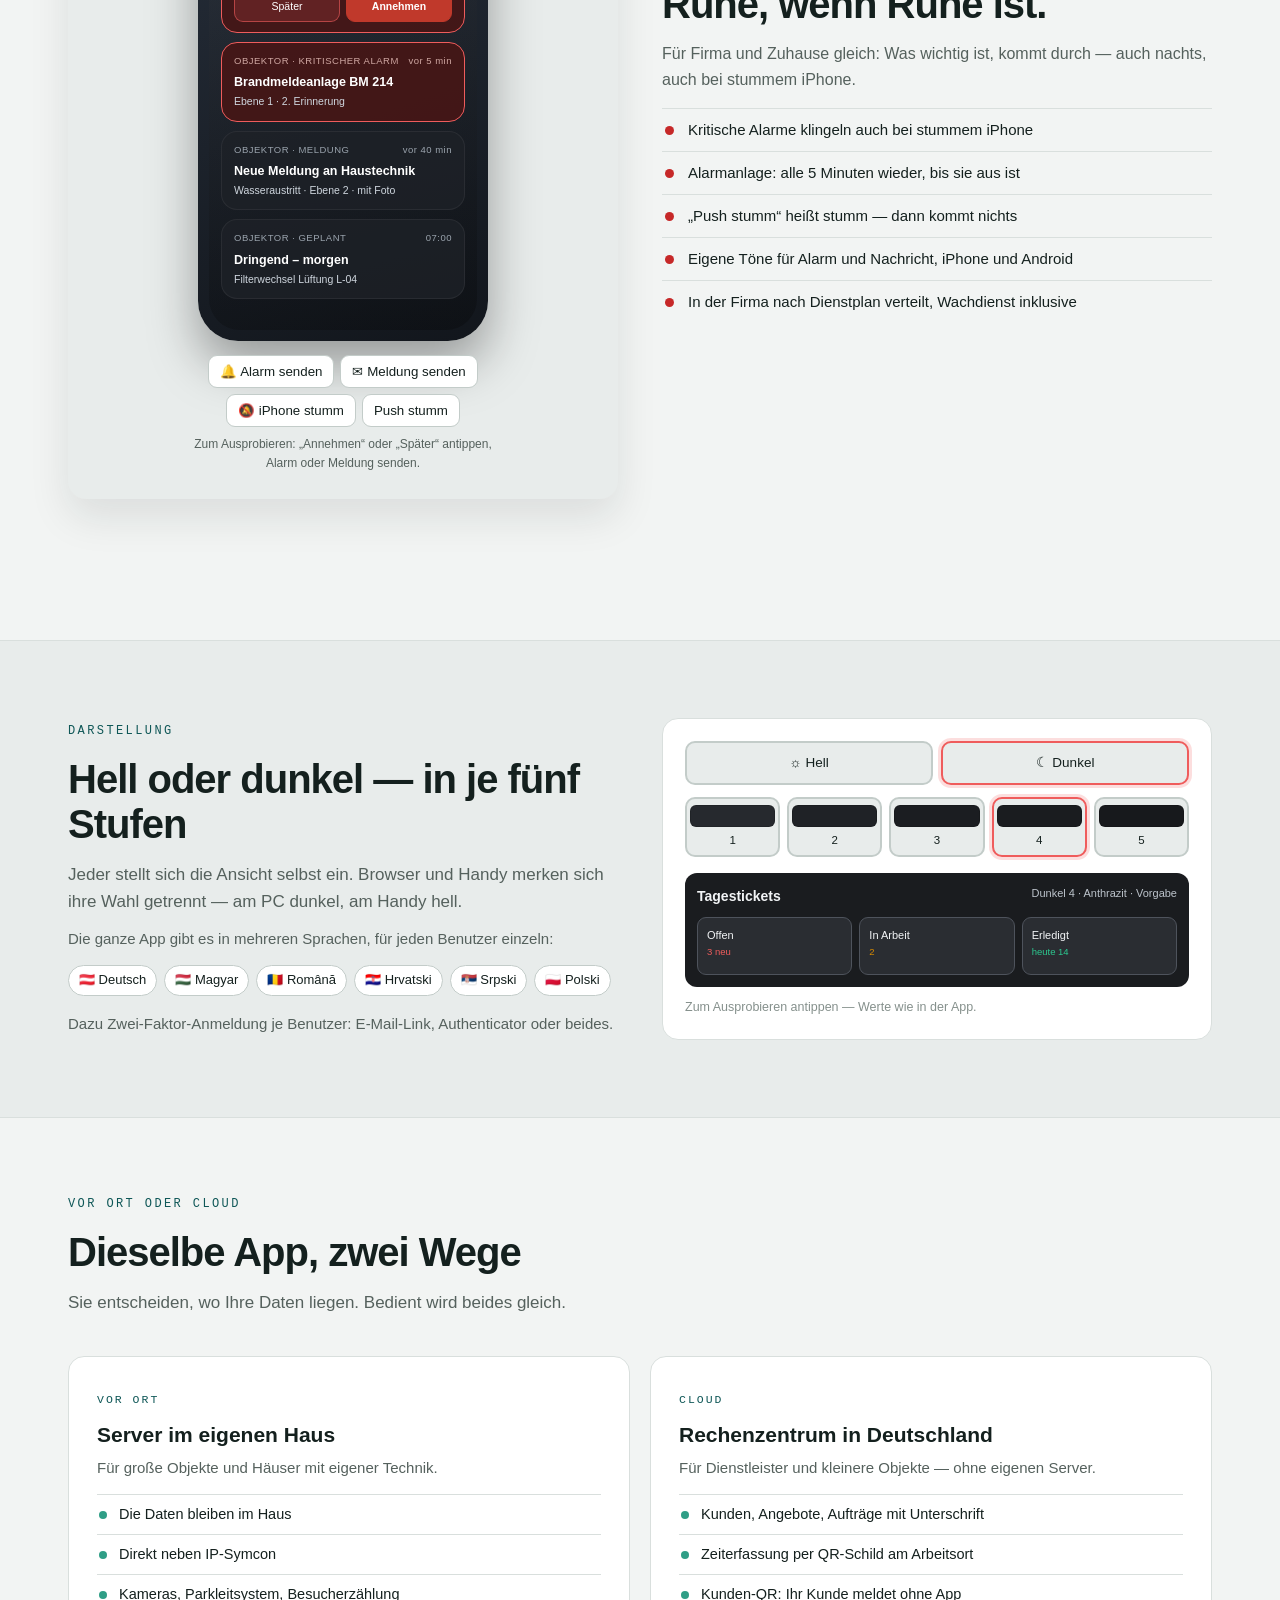
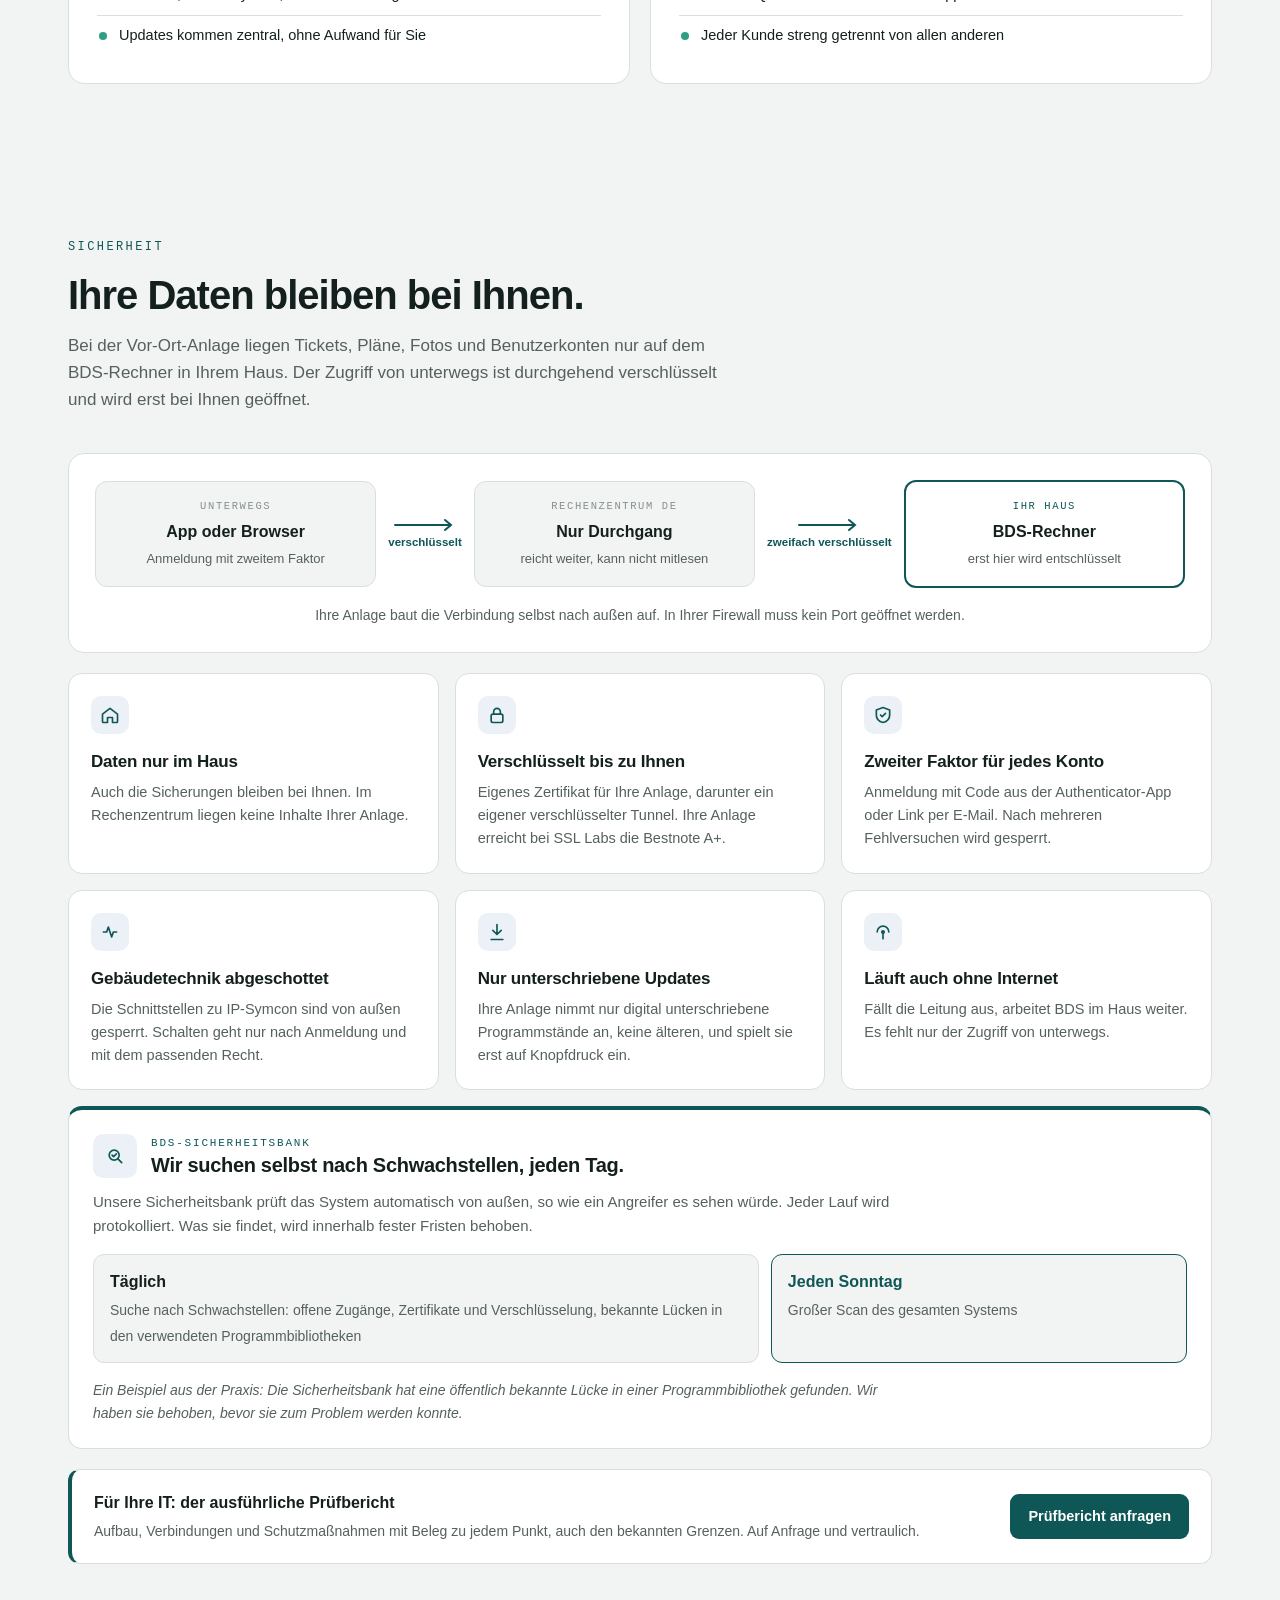
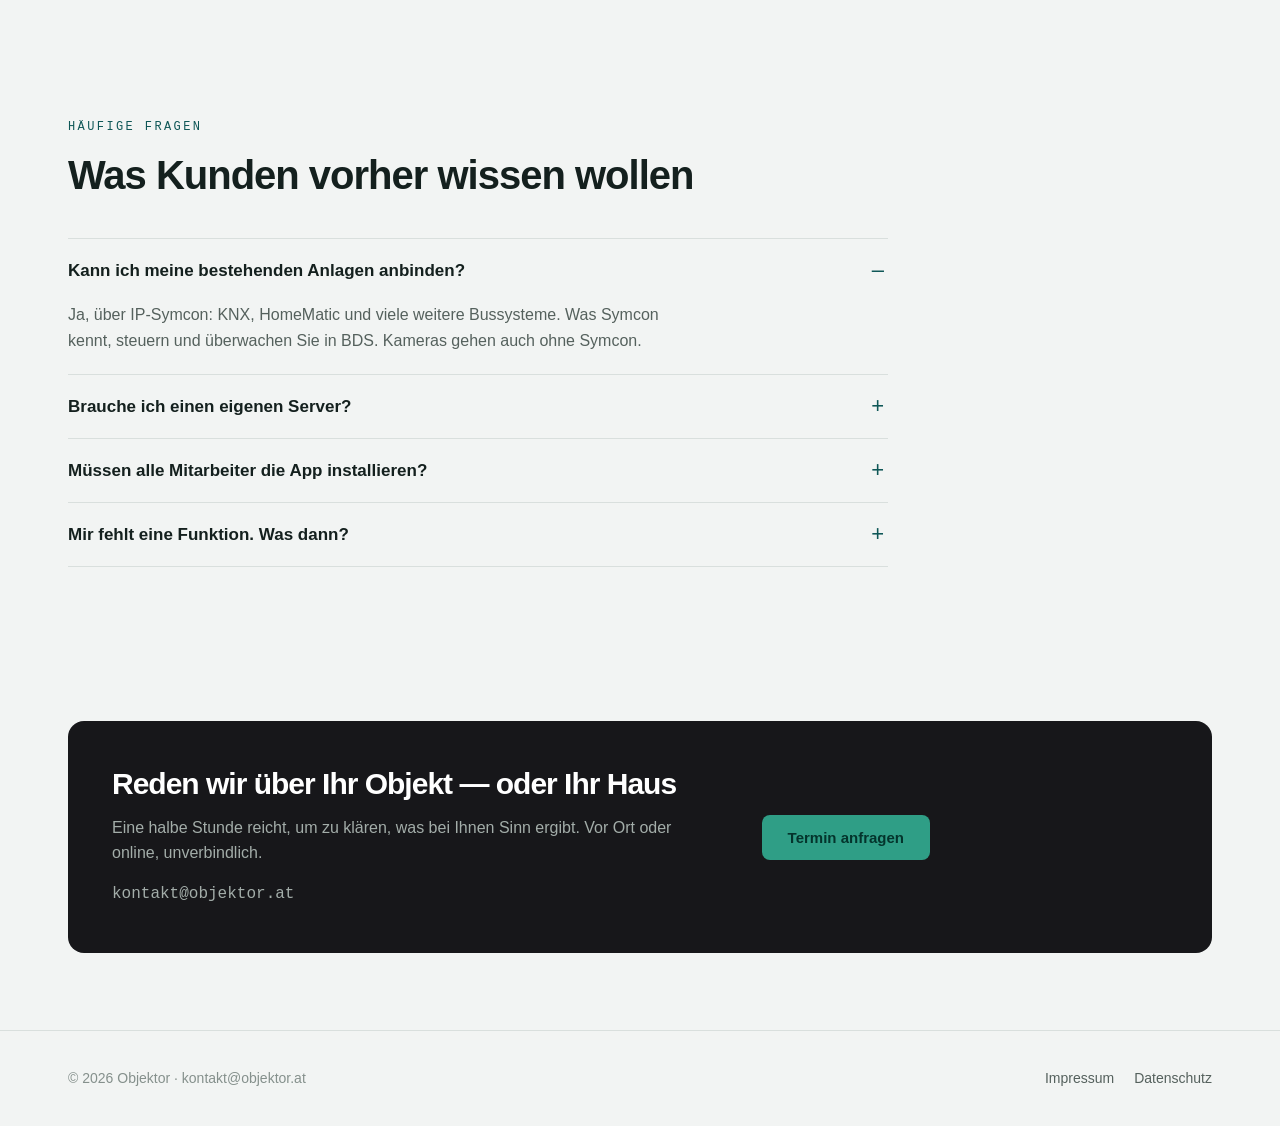
==== commit 5dc96d6c: "Webseite aktualisiert: en/index.html, index.html, sprache-cs.js, sprache-en.js (+3 weitere) (Martin," ====
--- a/index.html
+++ b/index.html
@@ -1460,7 +1460,7 @@
 bs.forEach(function(b,i){var r=b.getBoundingClientRect();b.style.setProperty('--weg',Math.ceil(wand-r.left+2)+'px');b.style.animationDelay=(0.1+i*0.045).toFixed(3)+'s'});h.classList.add('los')}
 try{document.fonts.ready.then(los)}catch(e){}setTimeout(los,1200)})();</script>
     <p class="blei">Störungen landen sofort am richtigen Platz, Alarme kommen sicher an, und jede Wartung ist nachweisbar. Statt vieler Programme und Zettel: BDS am Handy, Tablet und im Browser.</p>
-    <div class="vorteile"><small>SO SPAREN SIE</small><ul>
+    <div class="vorteile"><small>VORTEILE</small><ul>
       <li><b>Lizenzkosten sparen</b><span>eine App statt vieler Programme, Lizenzen und Zettel</span></li>
       <li><b>Weniger Arbeitszeit</b><span>Foto und Punkt am Plan: kein Suchen, kein Nachfragen</span></li>
       <li><b>Weniger Leerfahrten</b><span>Störungsmail sagt der Firma vorab, worum es geht</span></li>
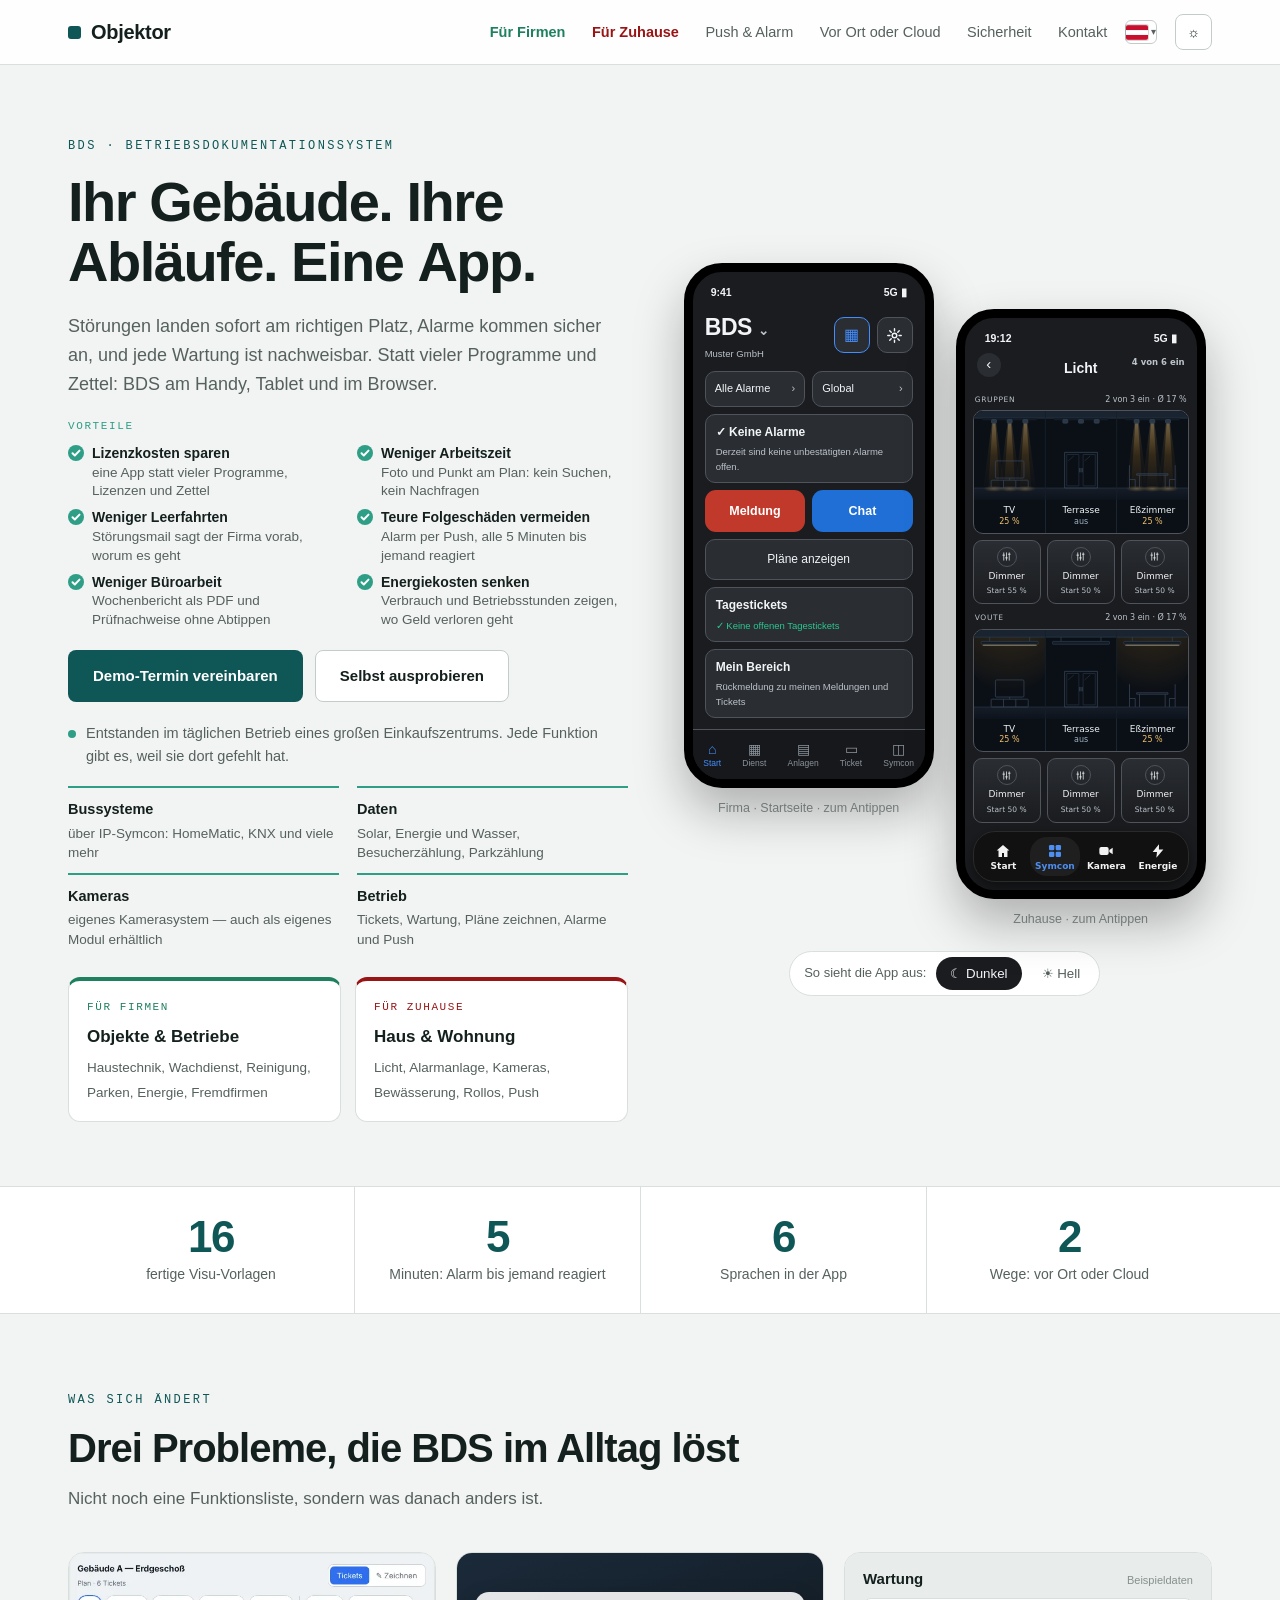
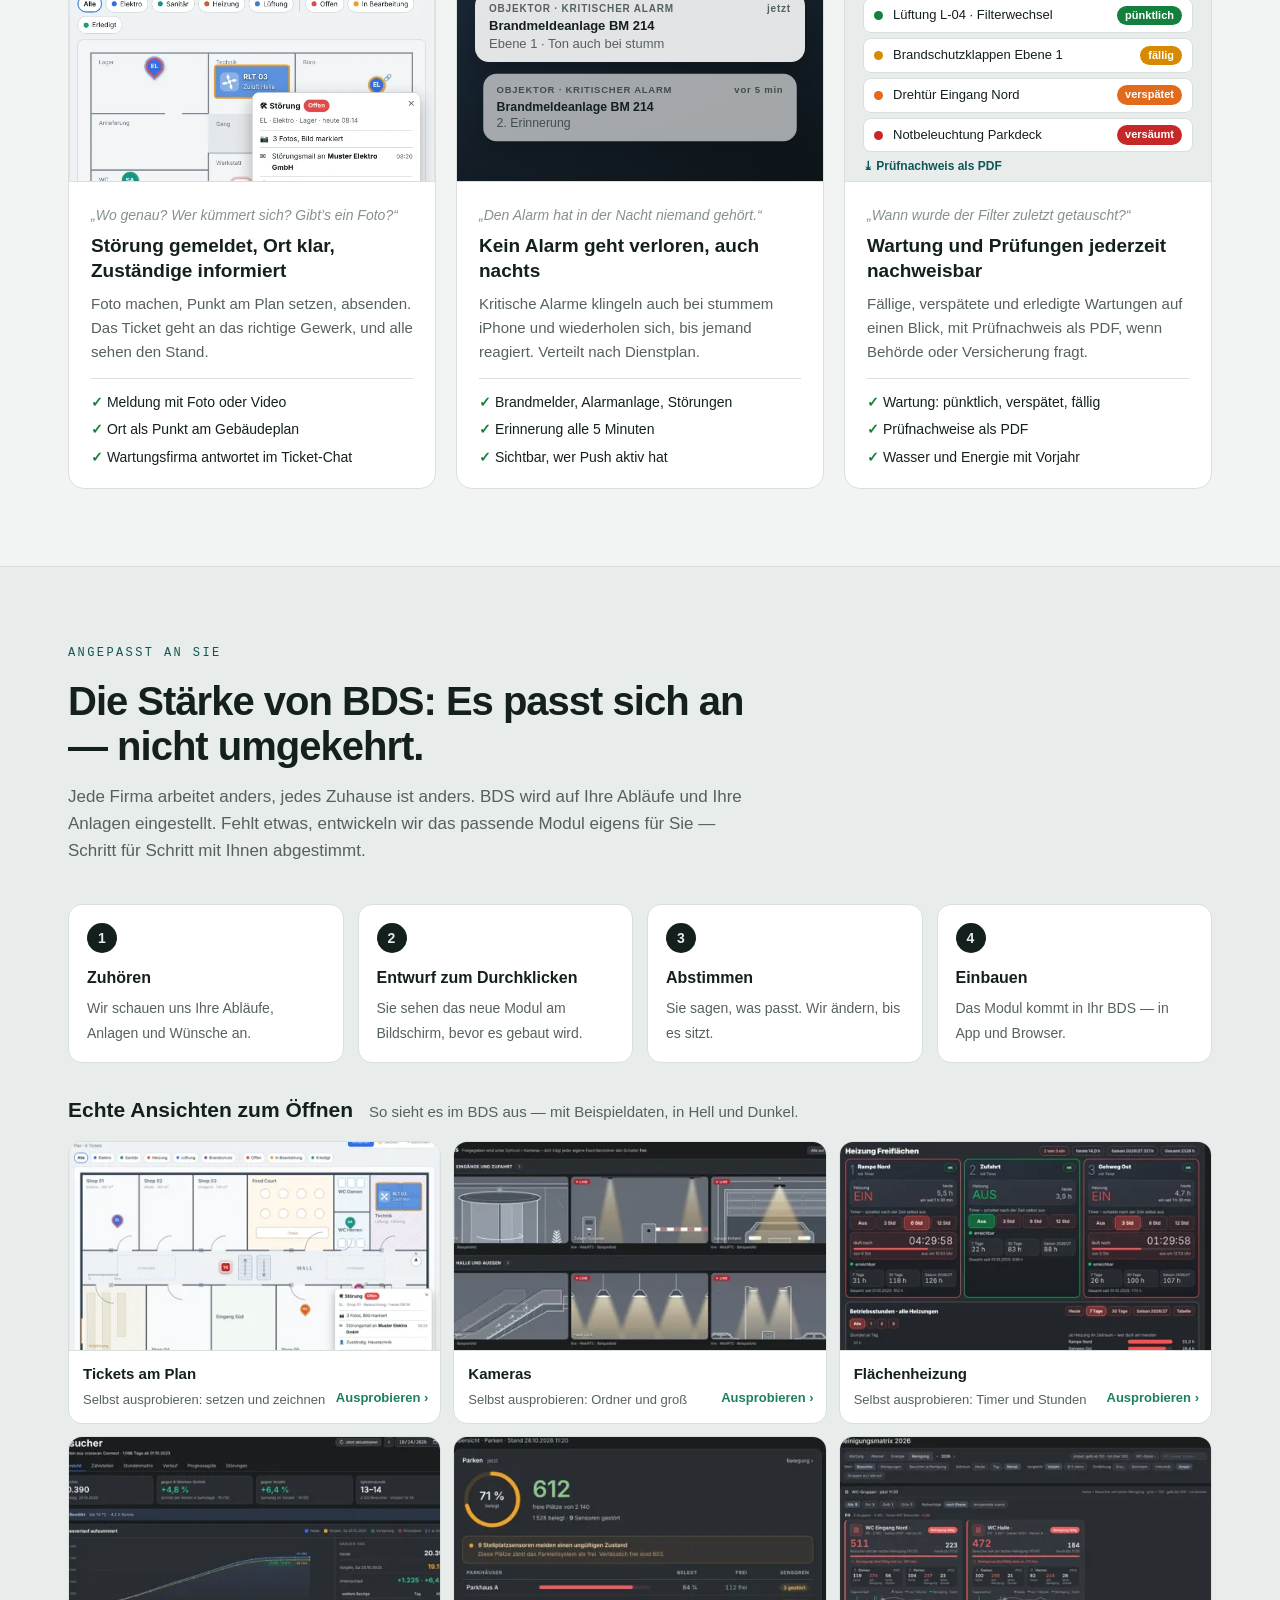
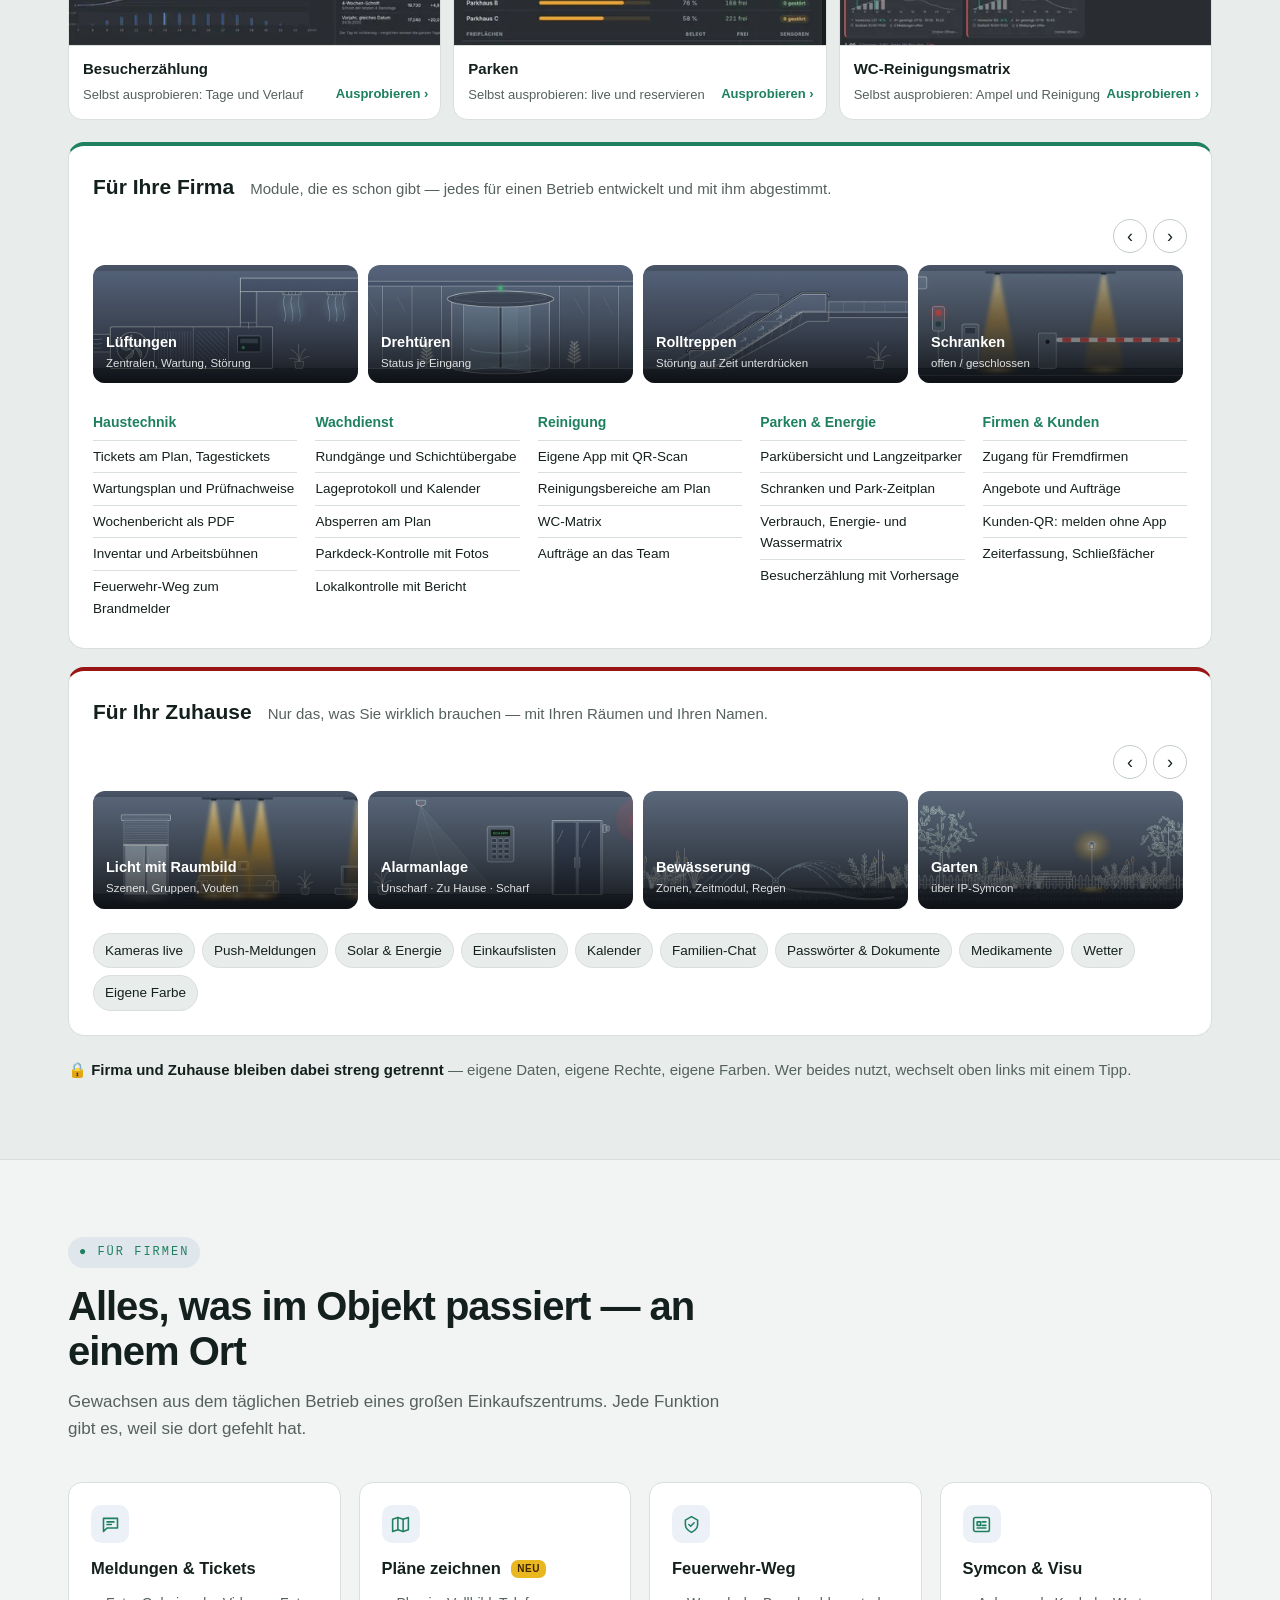
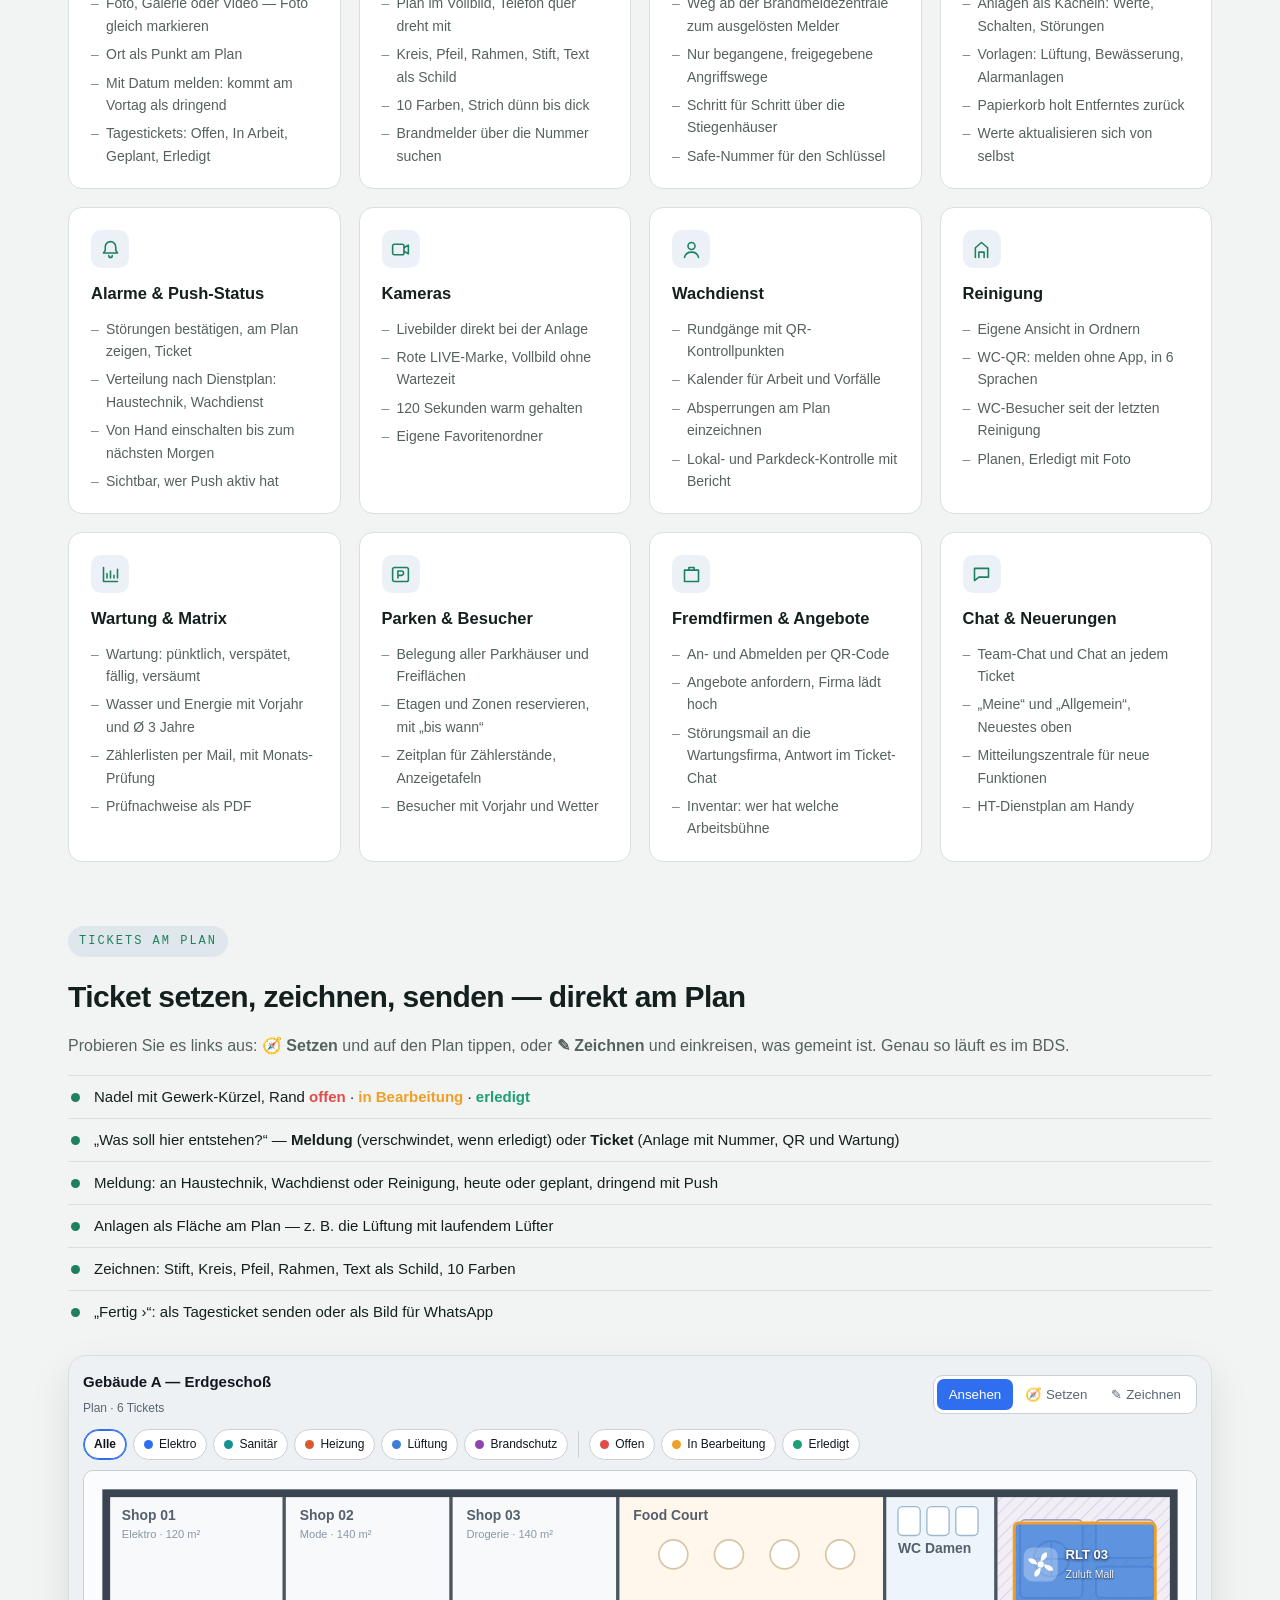
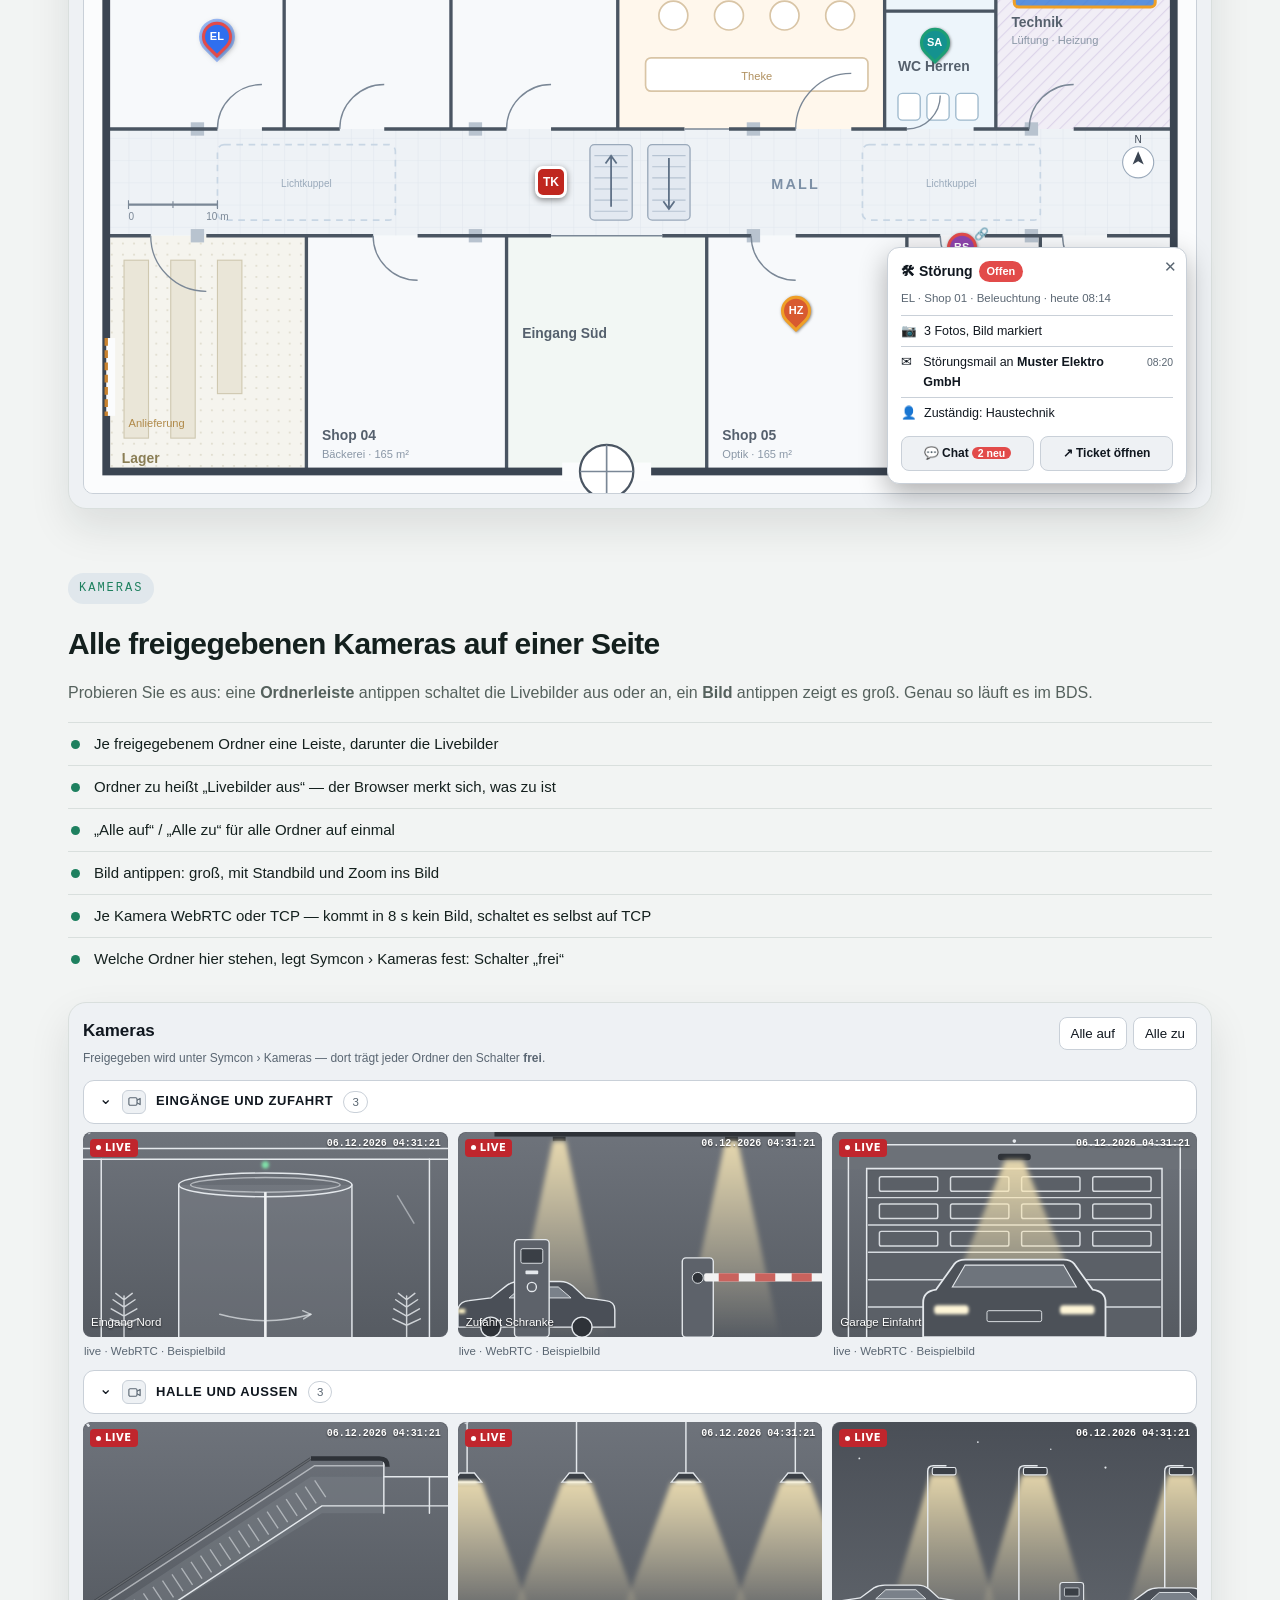
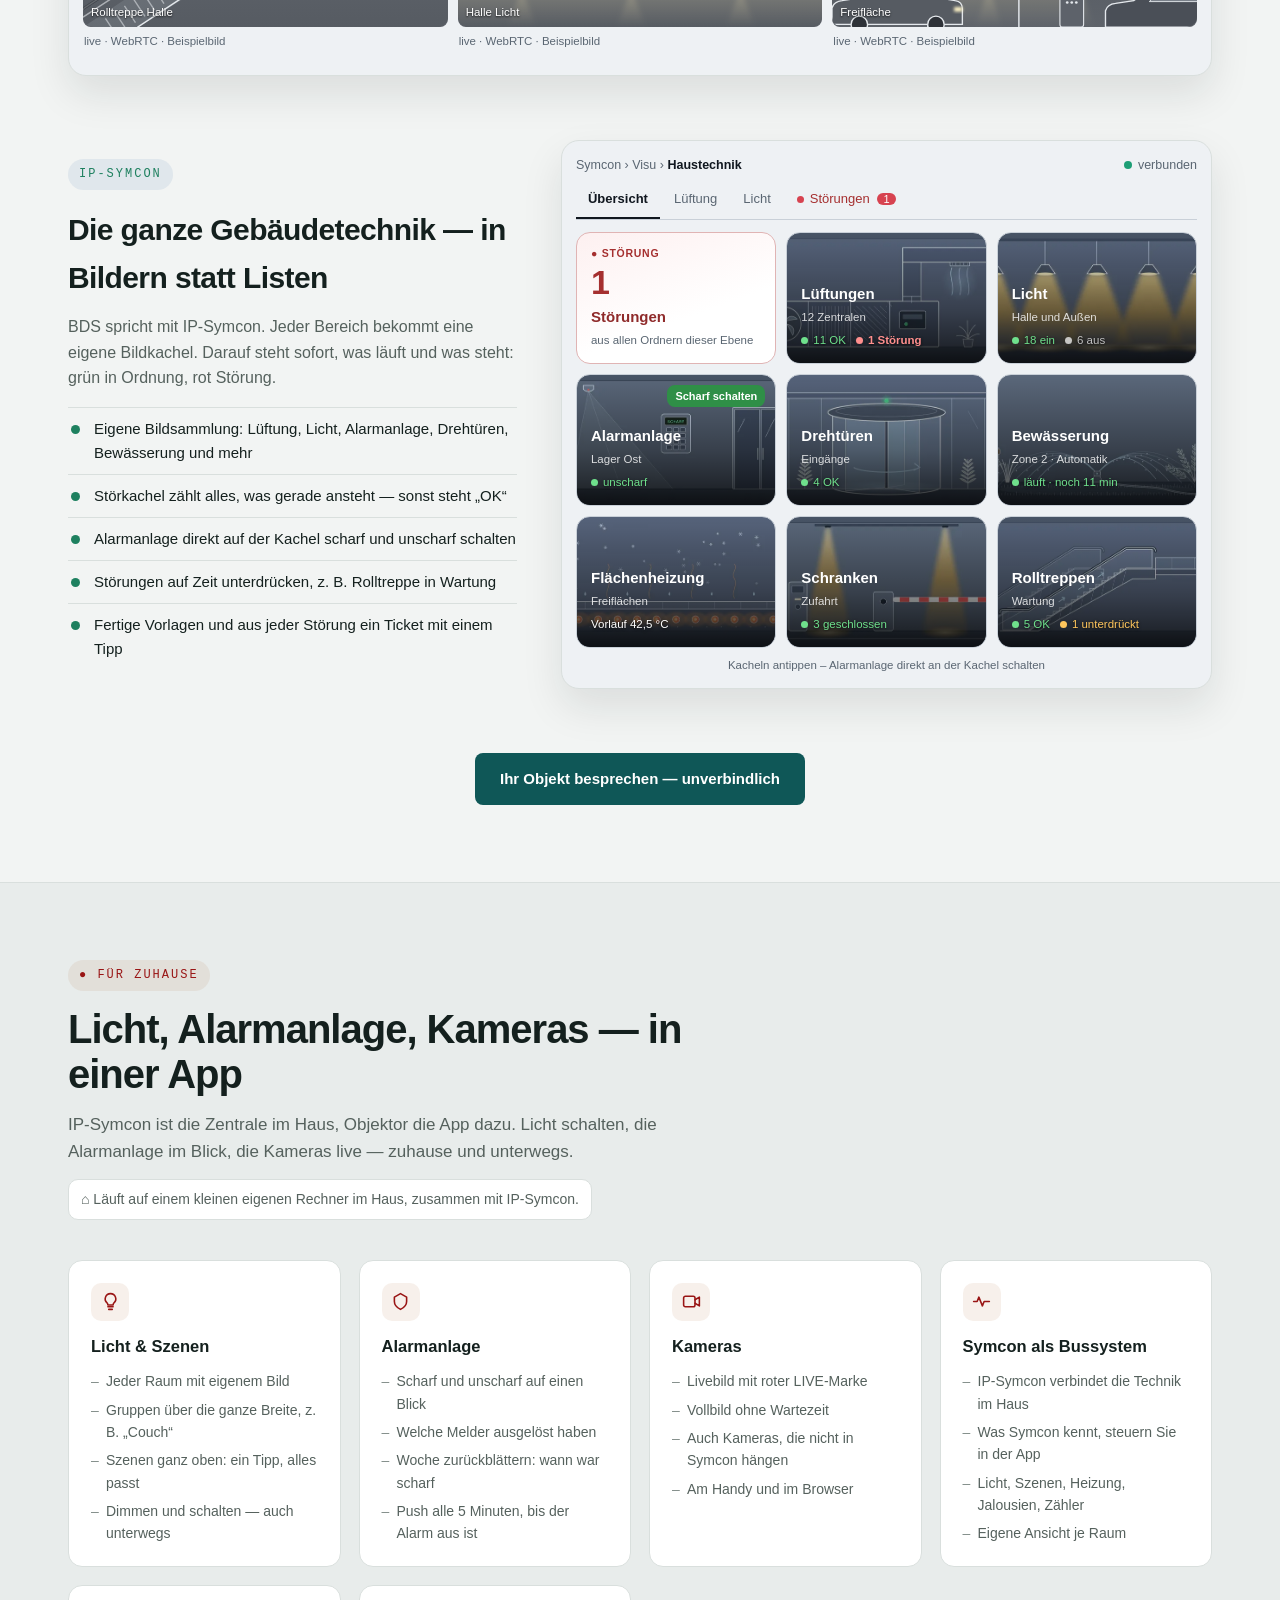
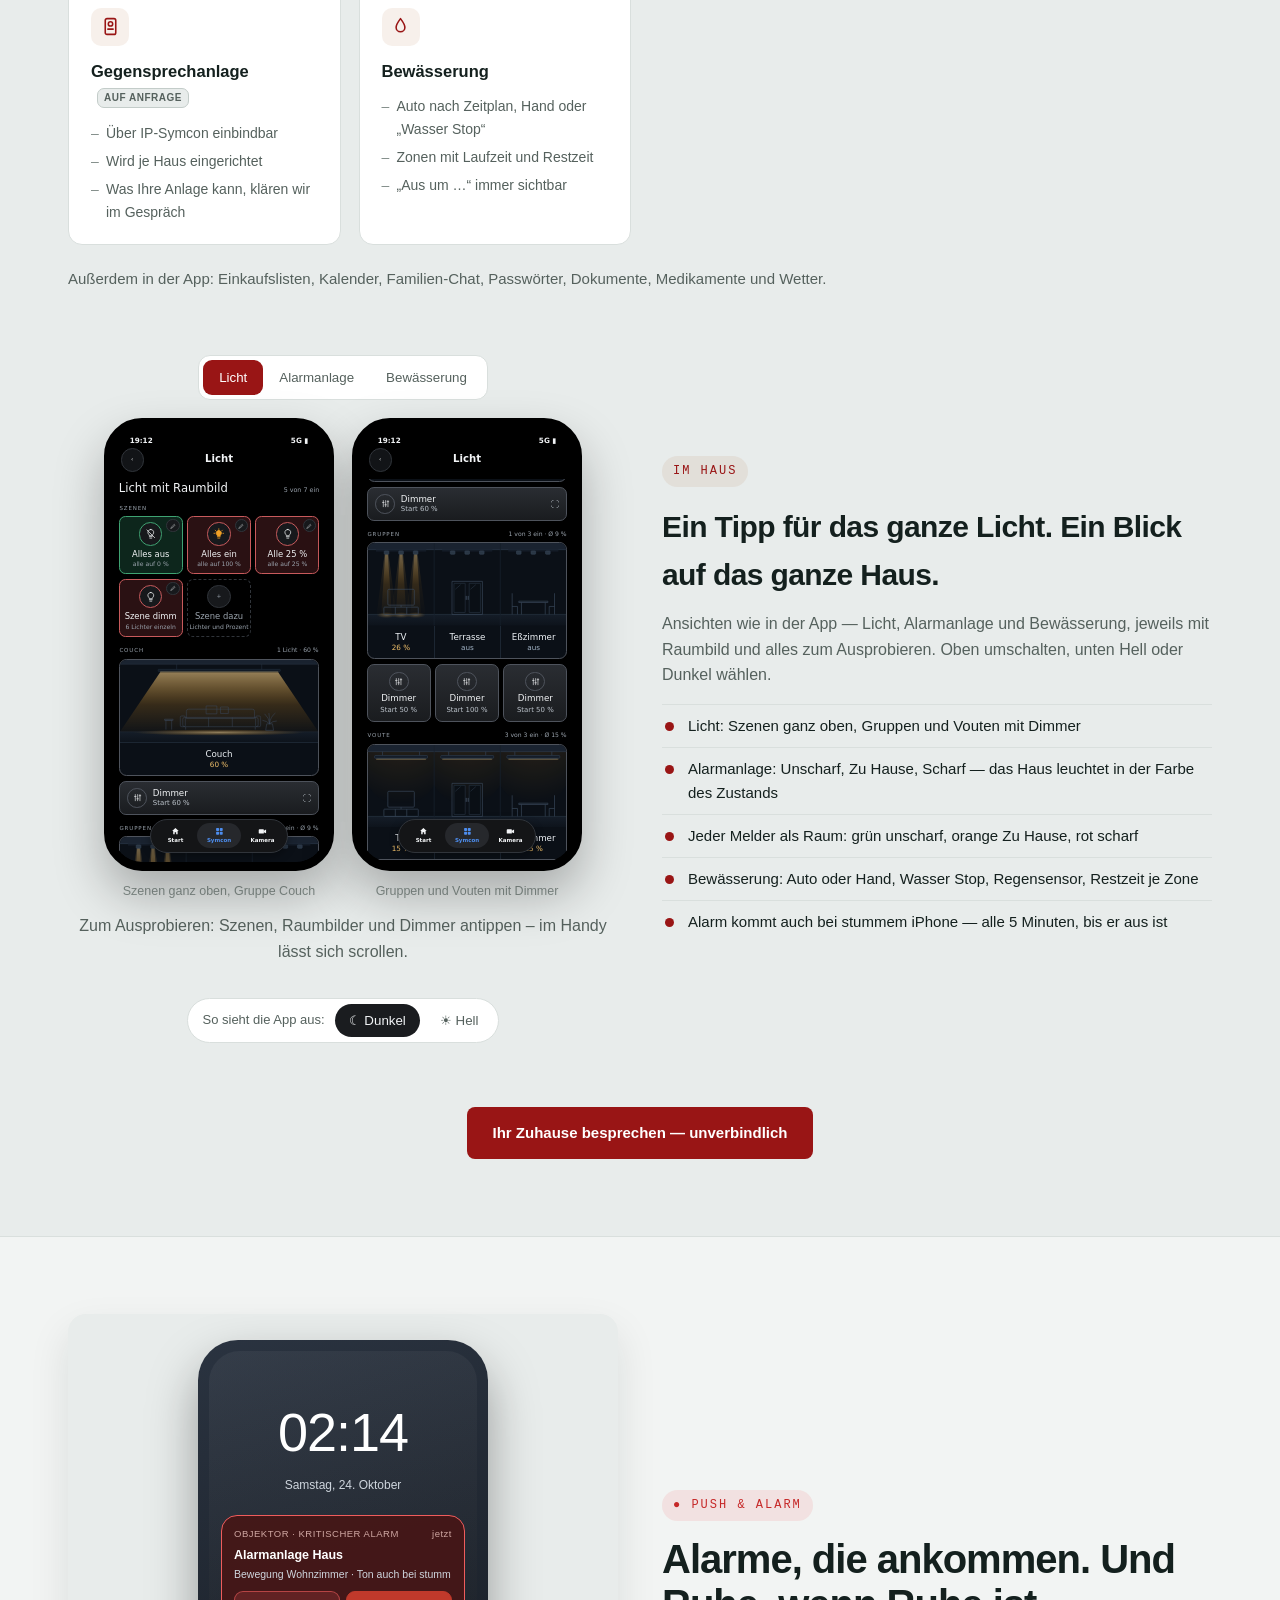
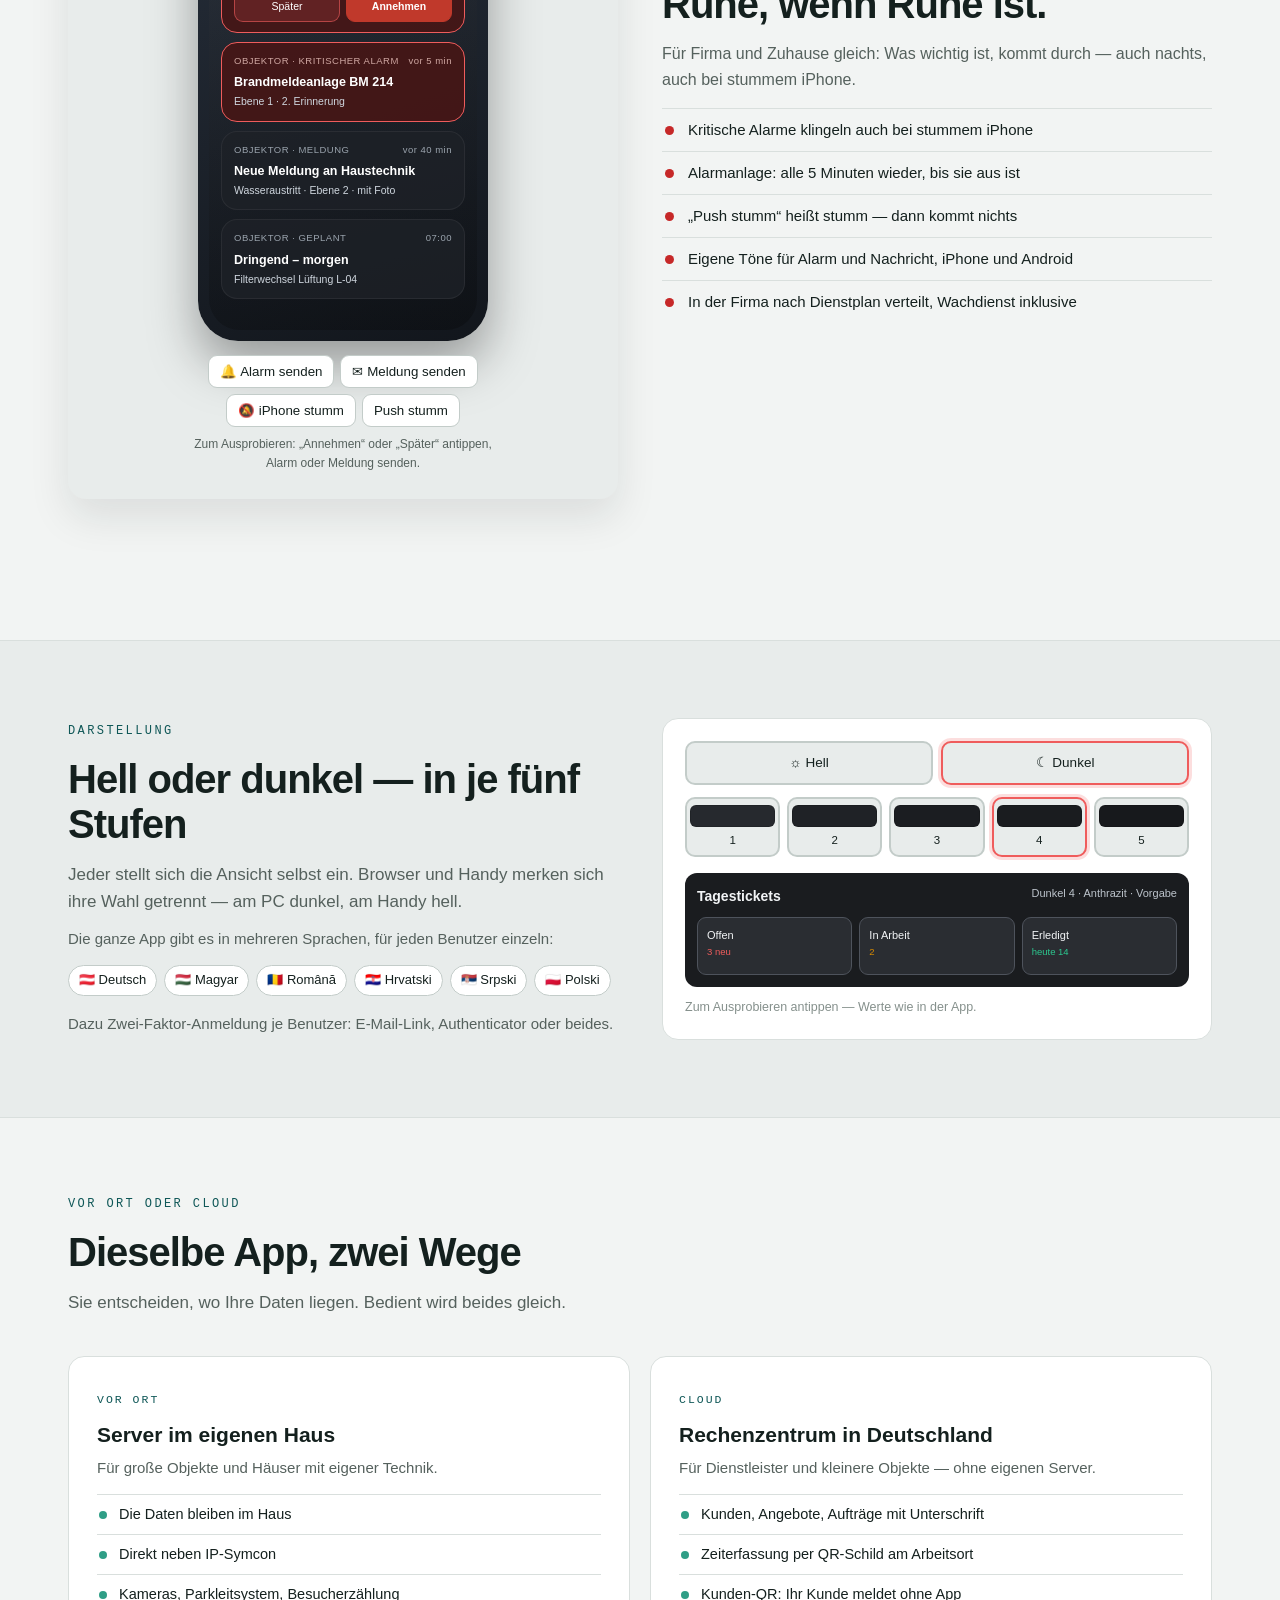
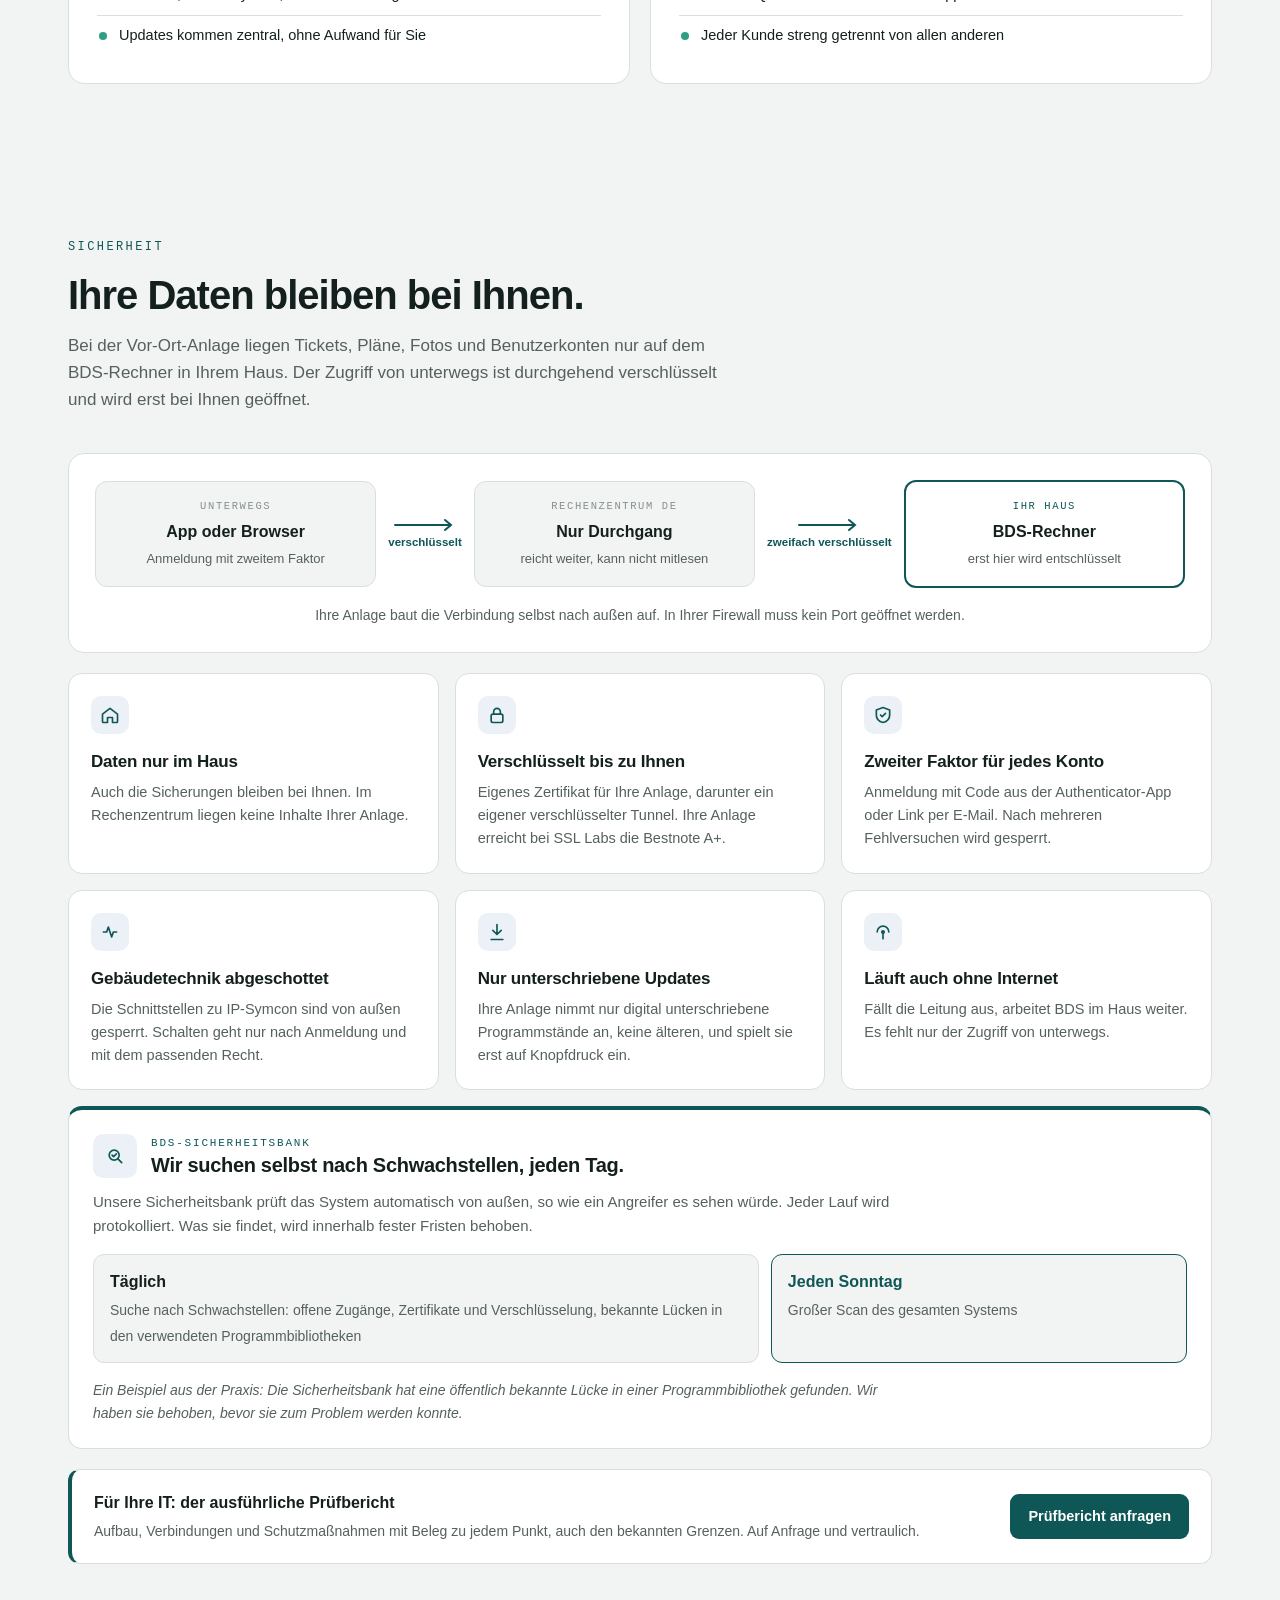
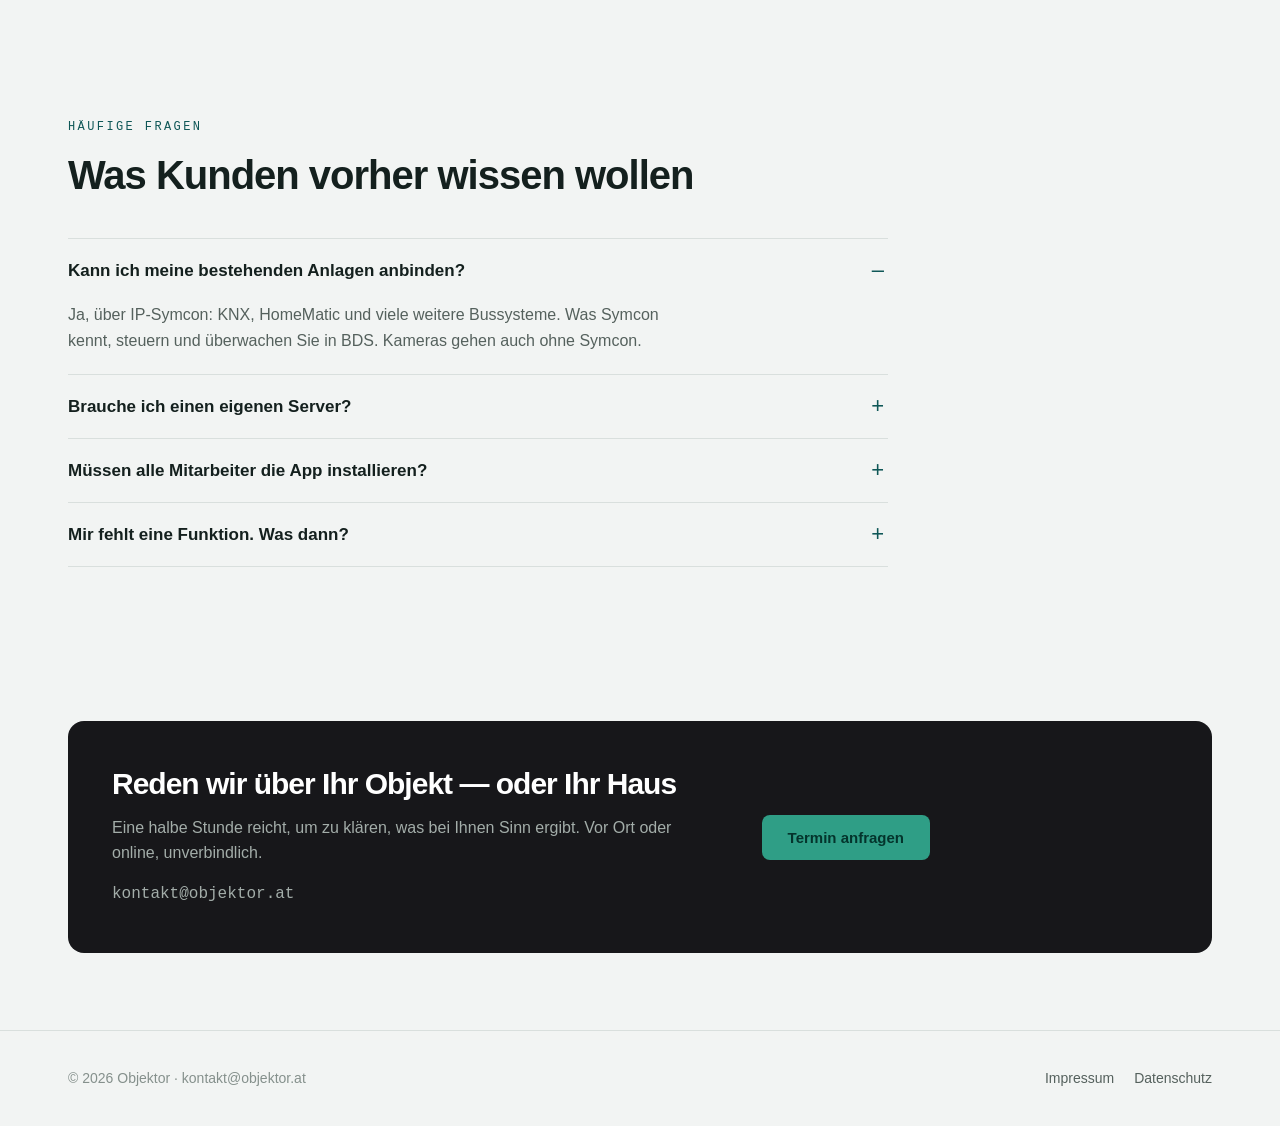
==== commit 14a67e63: "Webseite aktualisiert: en/index.html, index.html, sprache-cs.js, sprache-en.js (+3 weitere) (Martin," ====
--- a/index.html
+++ b/index.html
@@ -1540,7 +1540,7 @@
 
 <div class="zahlen"><div class="mitte zahlen-raster">
   <div><b data-zahl="16">16</b><span>fertige Visu-Vorlagen</span></div>
-  <div><b data-zahl="10">10</b><span>Stufen hell und dunkel</span></div>
+  <div><b data-zahl="5">5</b><span>Minuten: Alarm bis jemand reagiert</span></div>
   <div><b data-zahl="6">6</b><span>Sprachen in der App</span></div>
   <div><b data-zahl="2">2</b><span>Wege: vor Ort oder Cloud</span></div>
 </div></div>
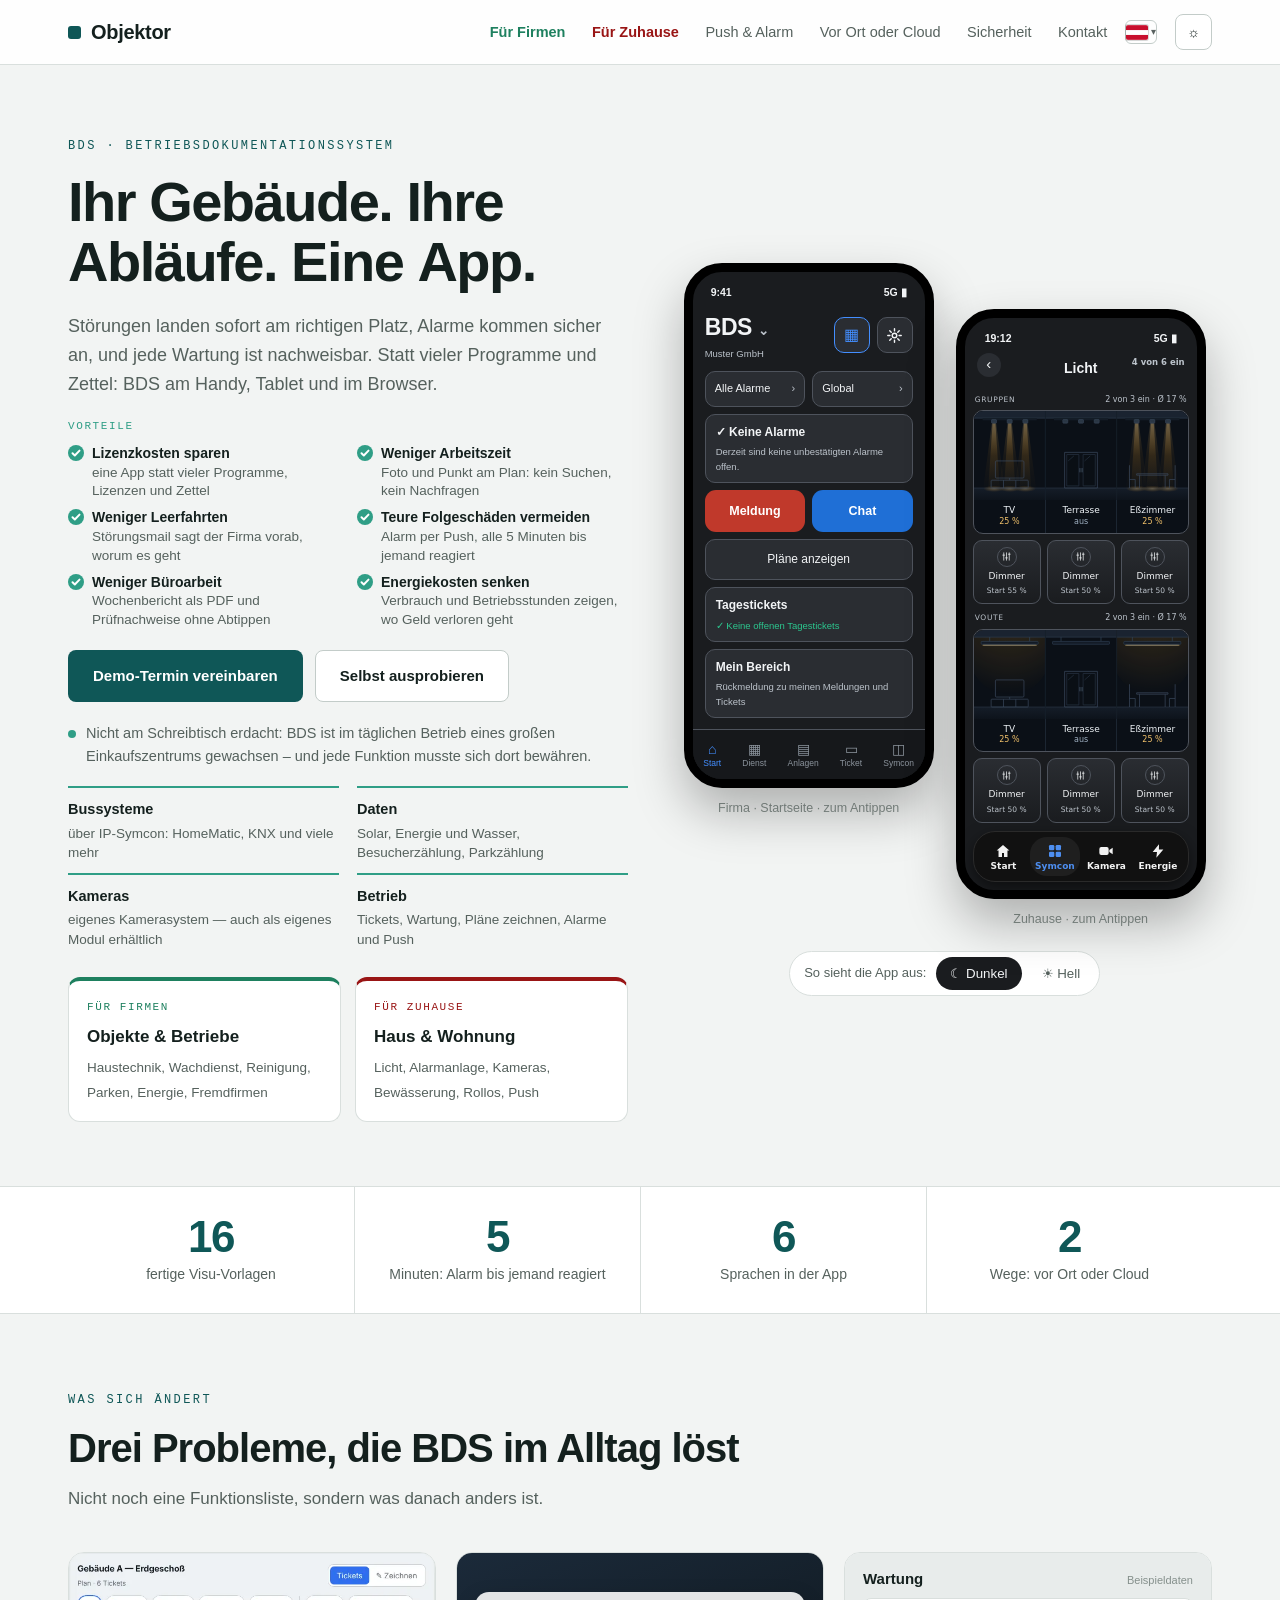
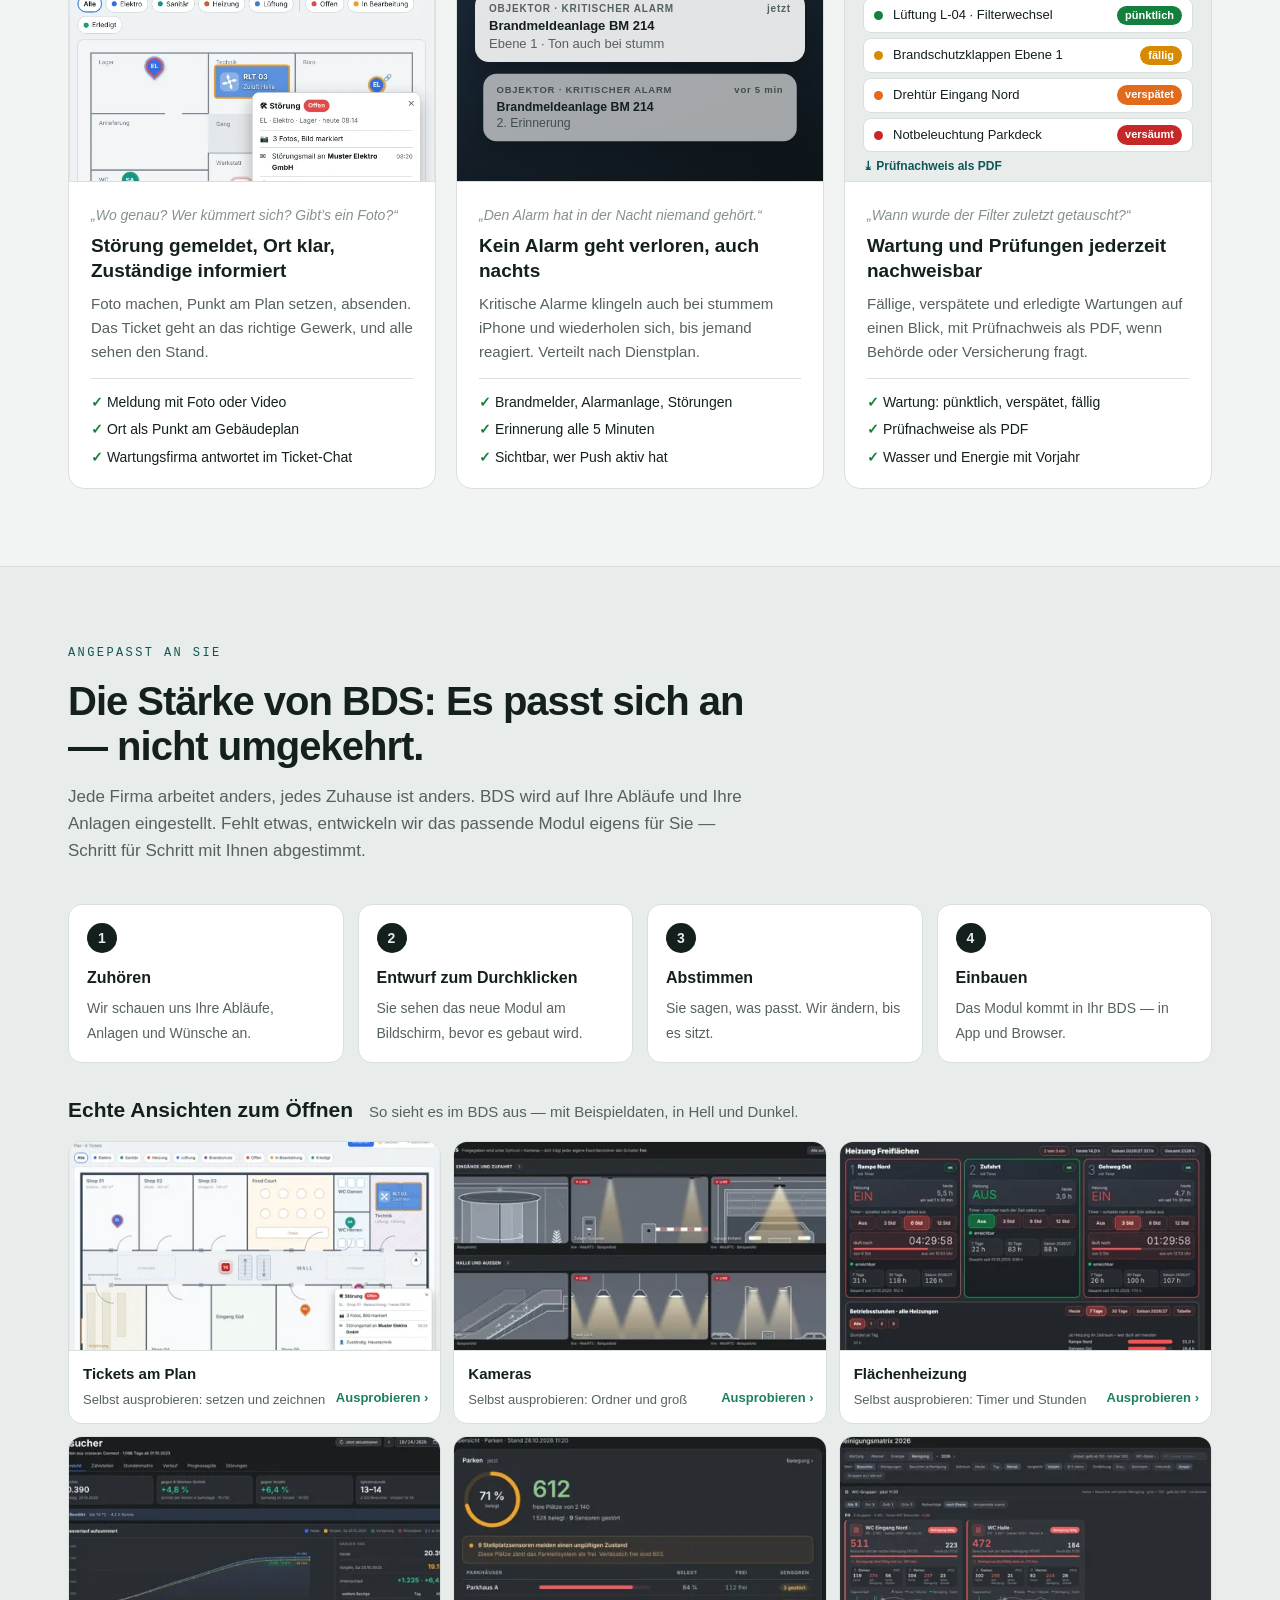
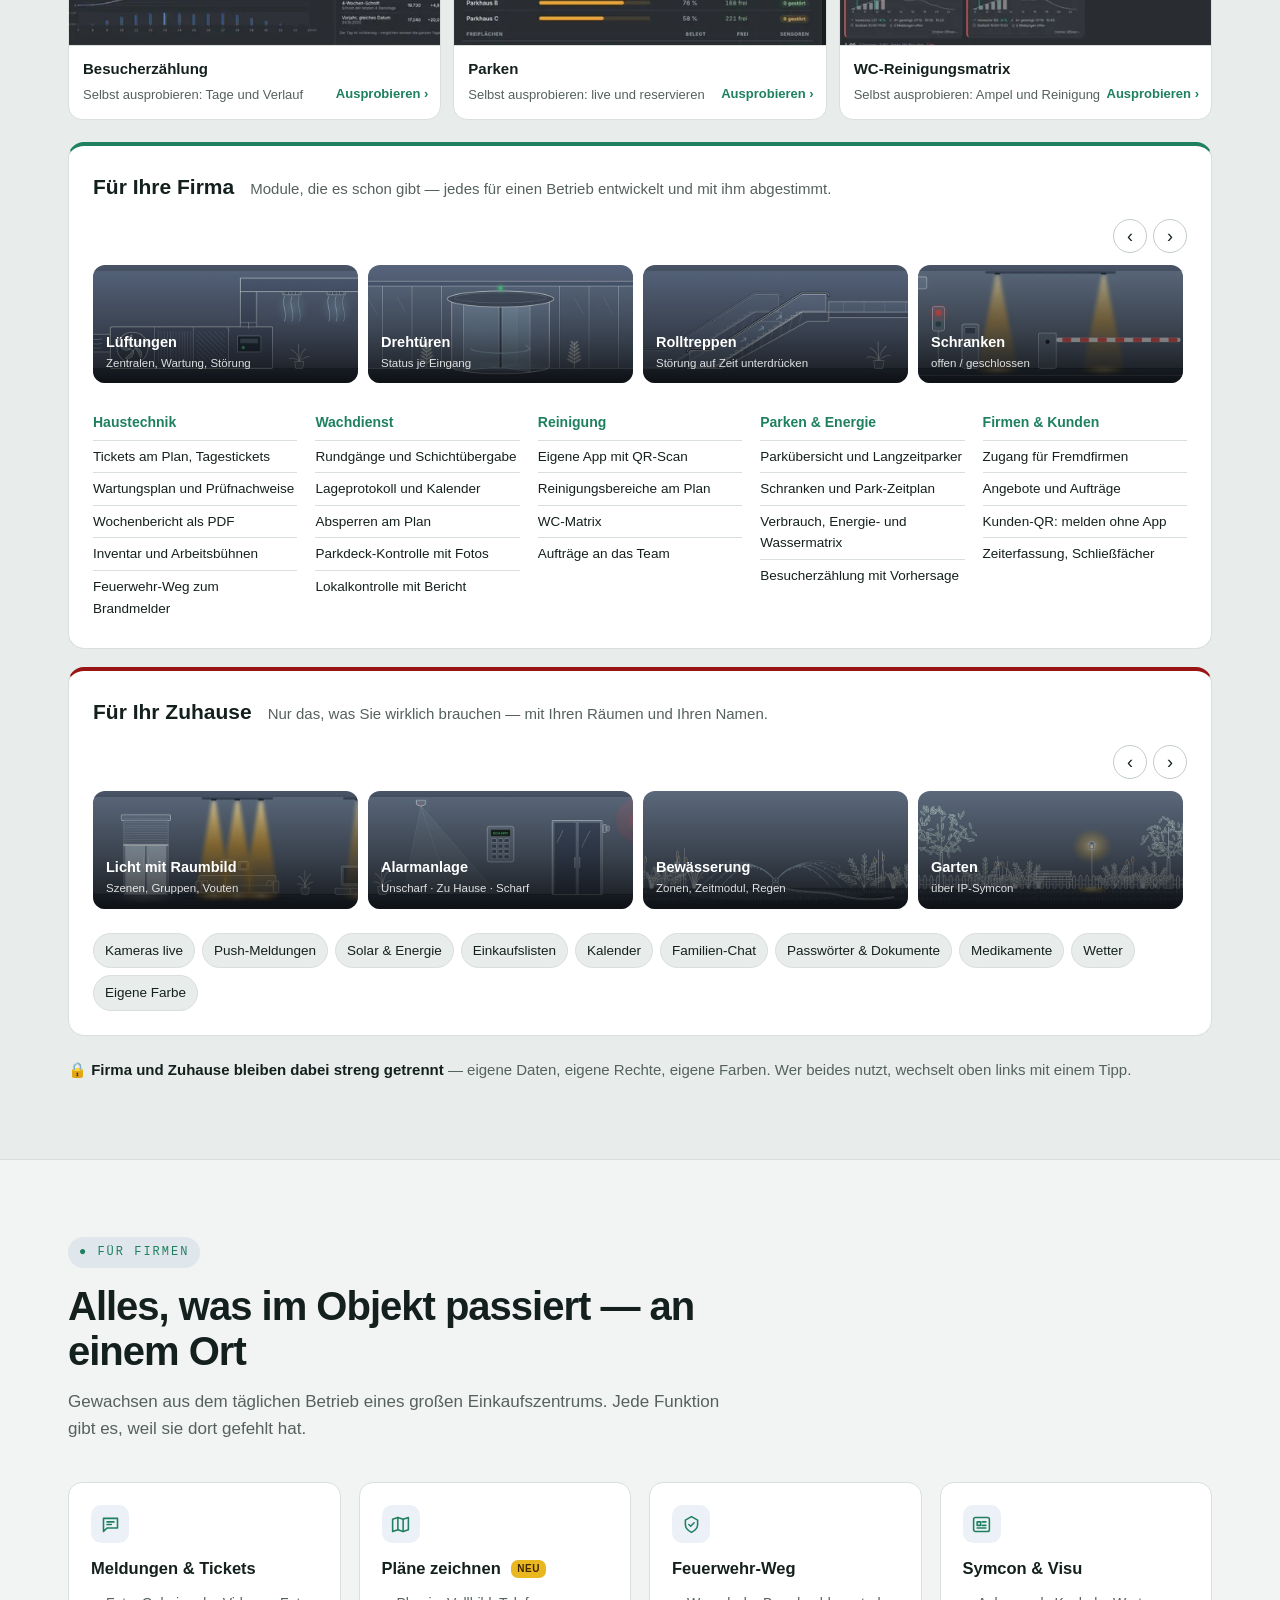
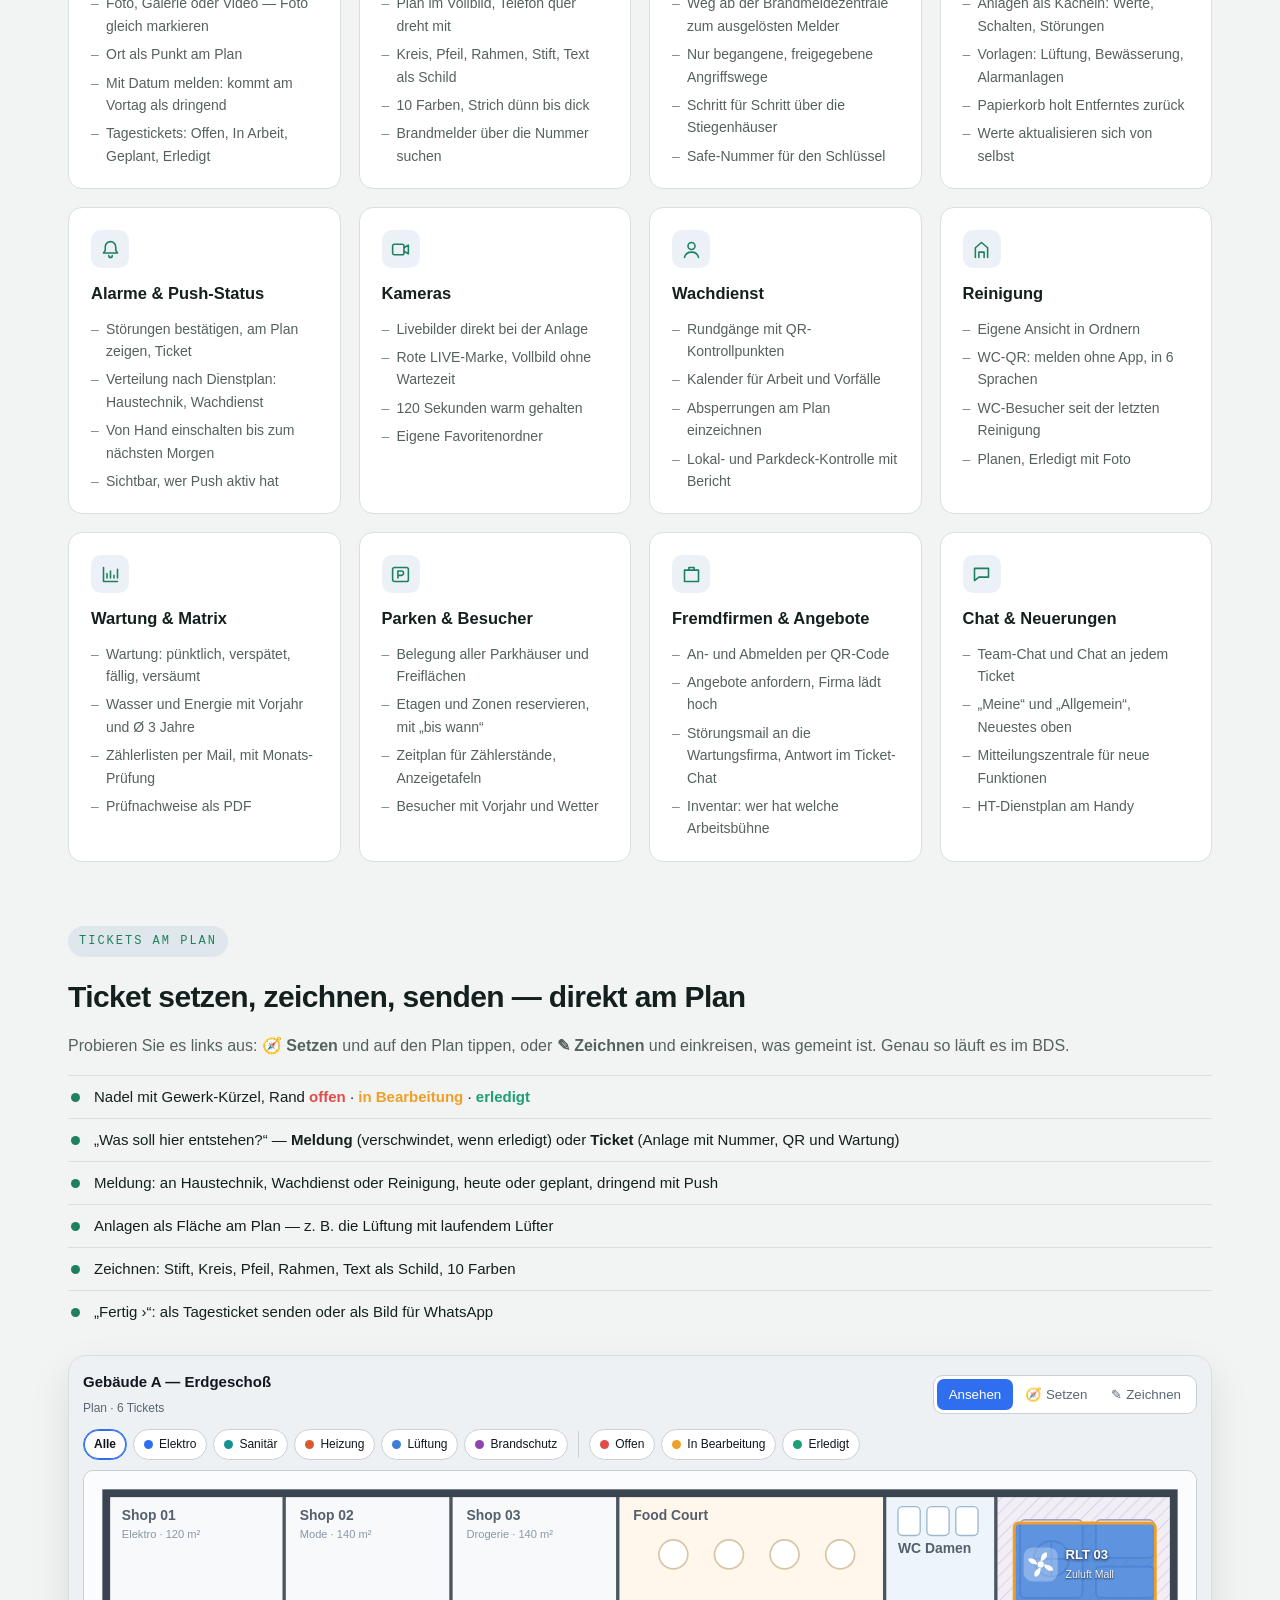
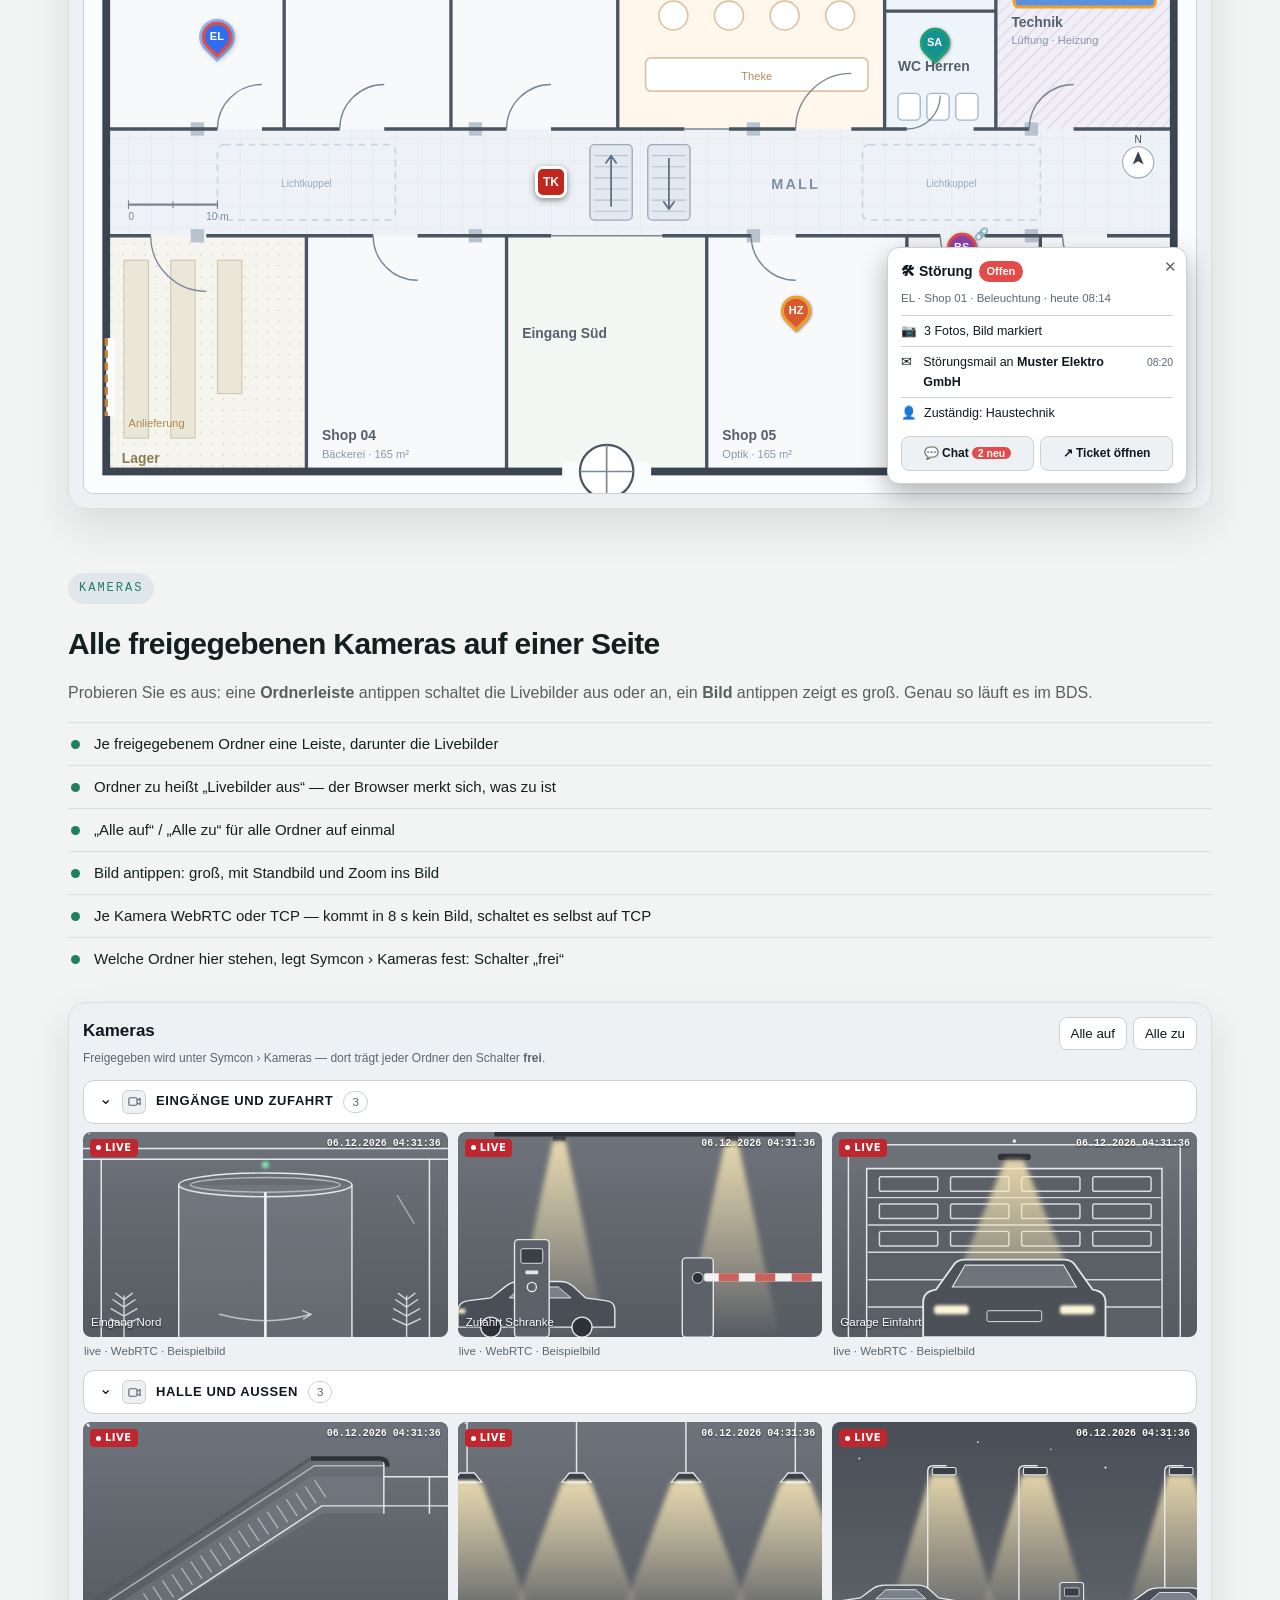
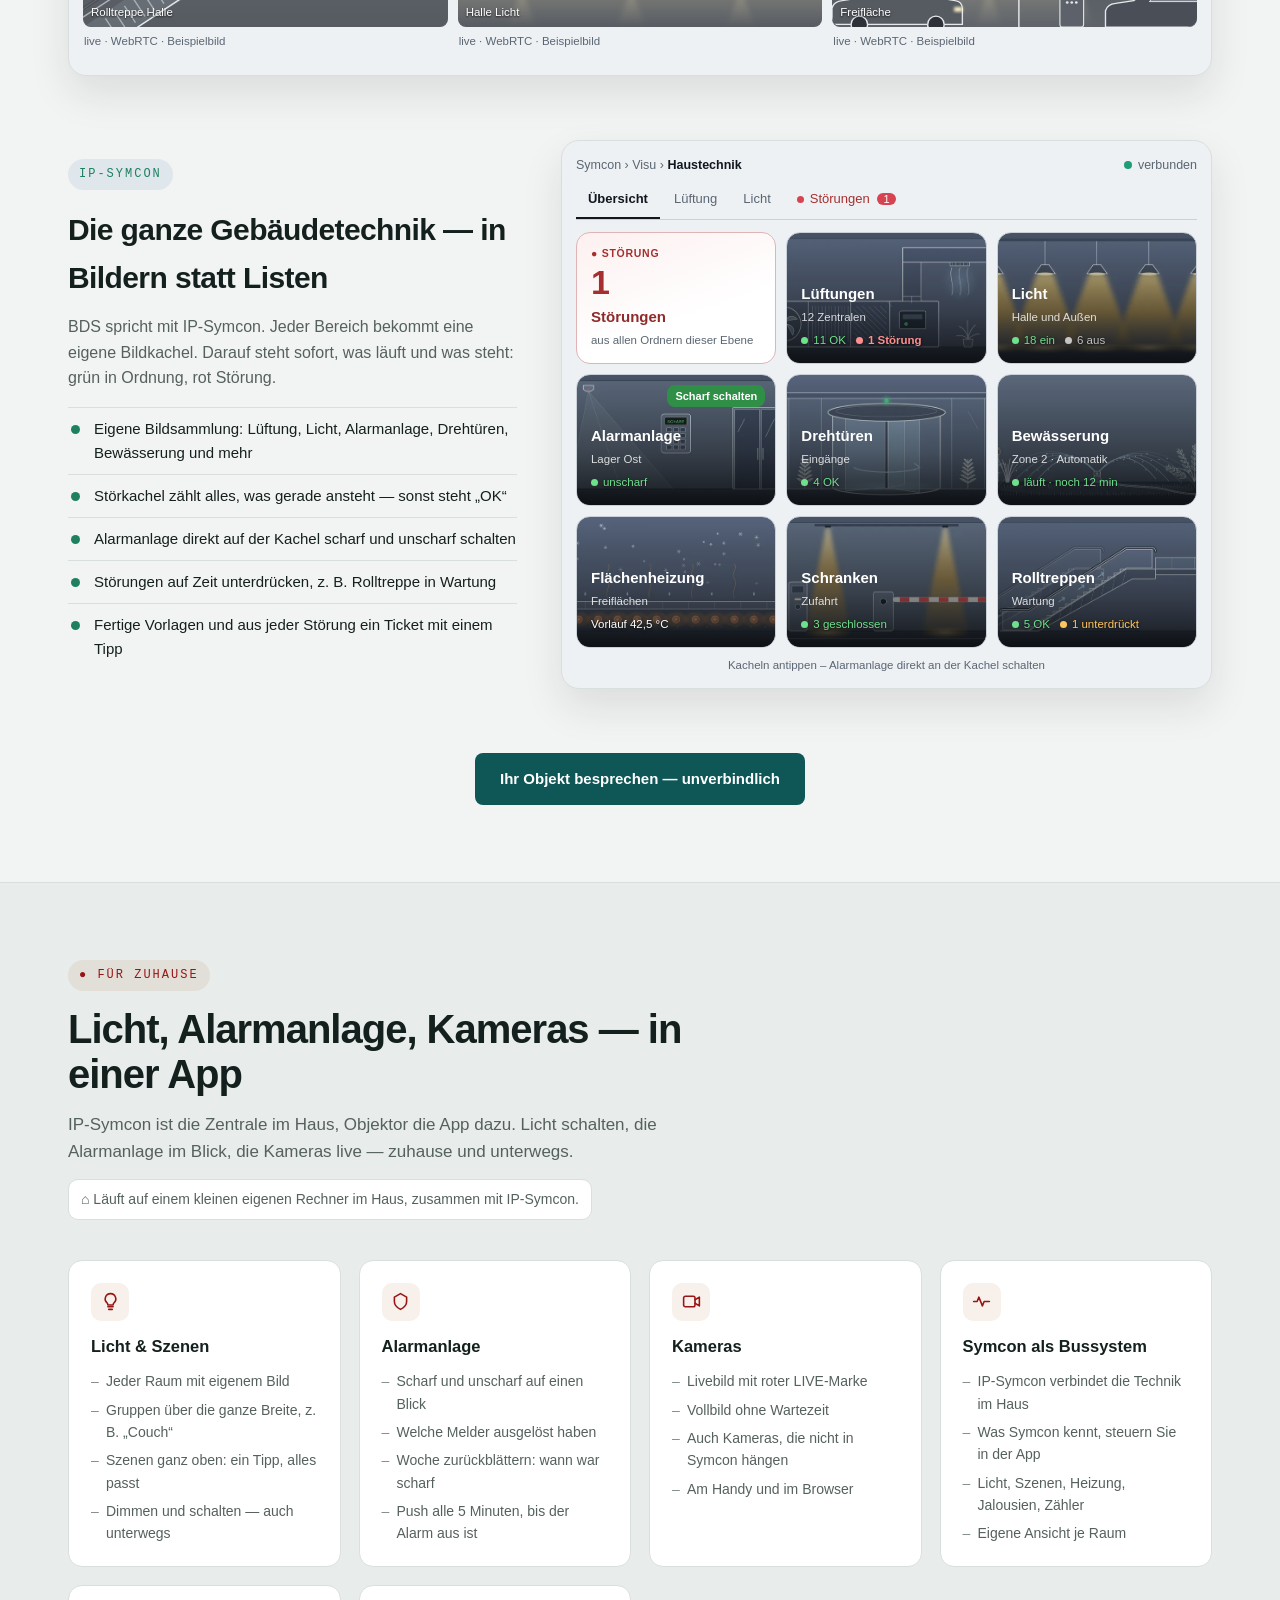
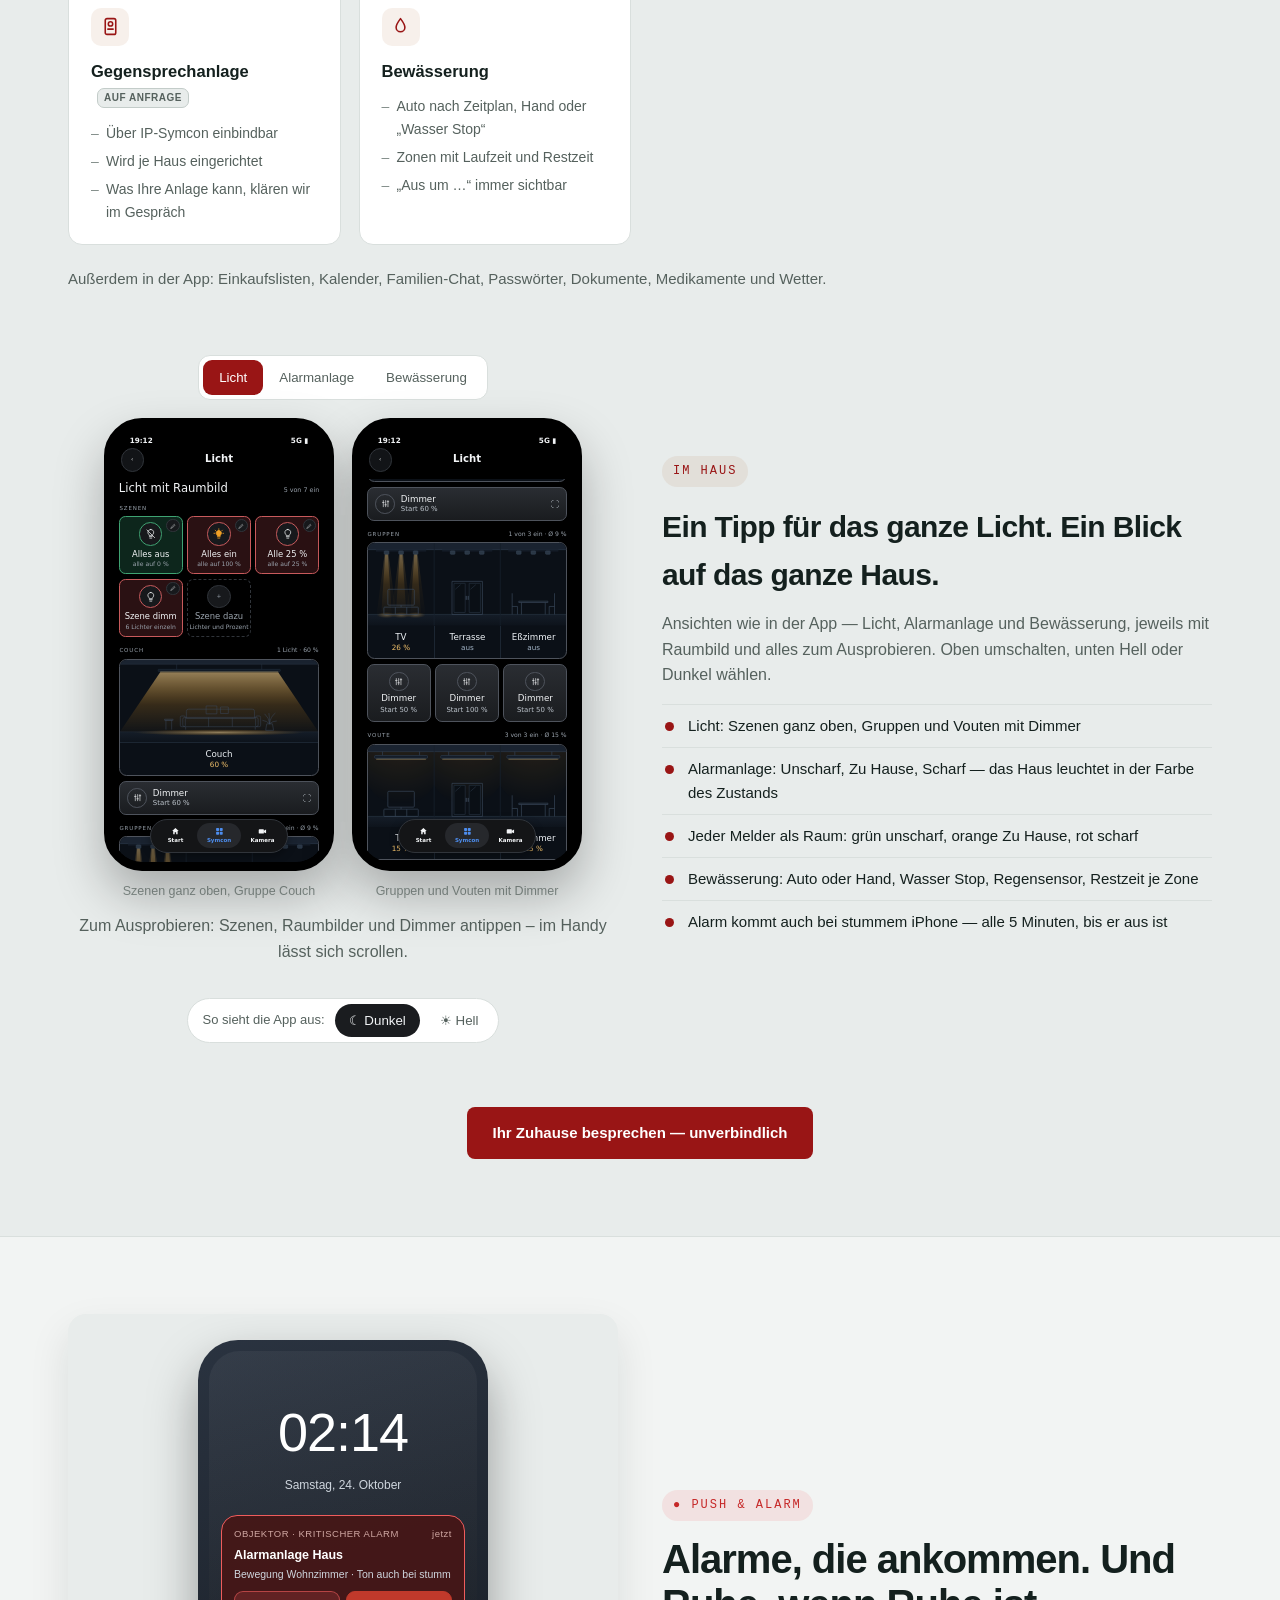
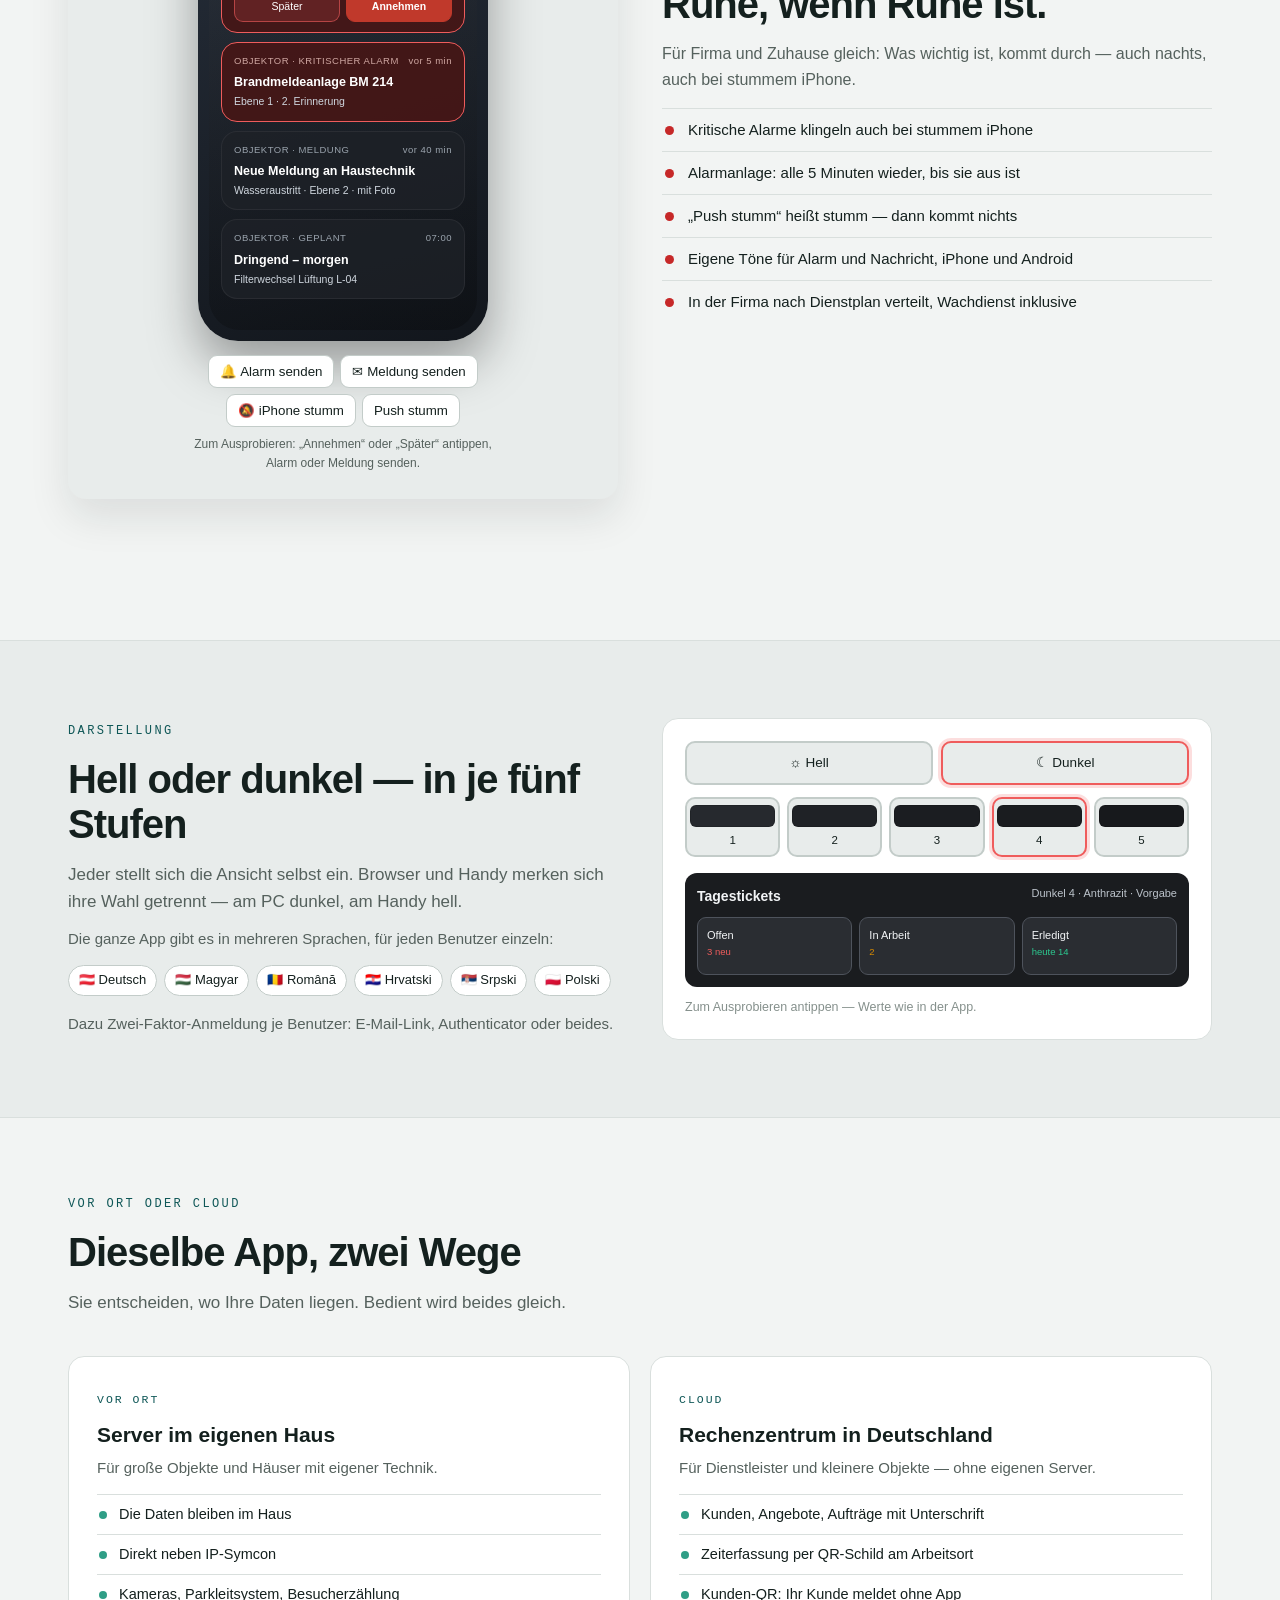
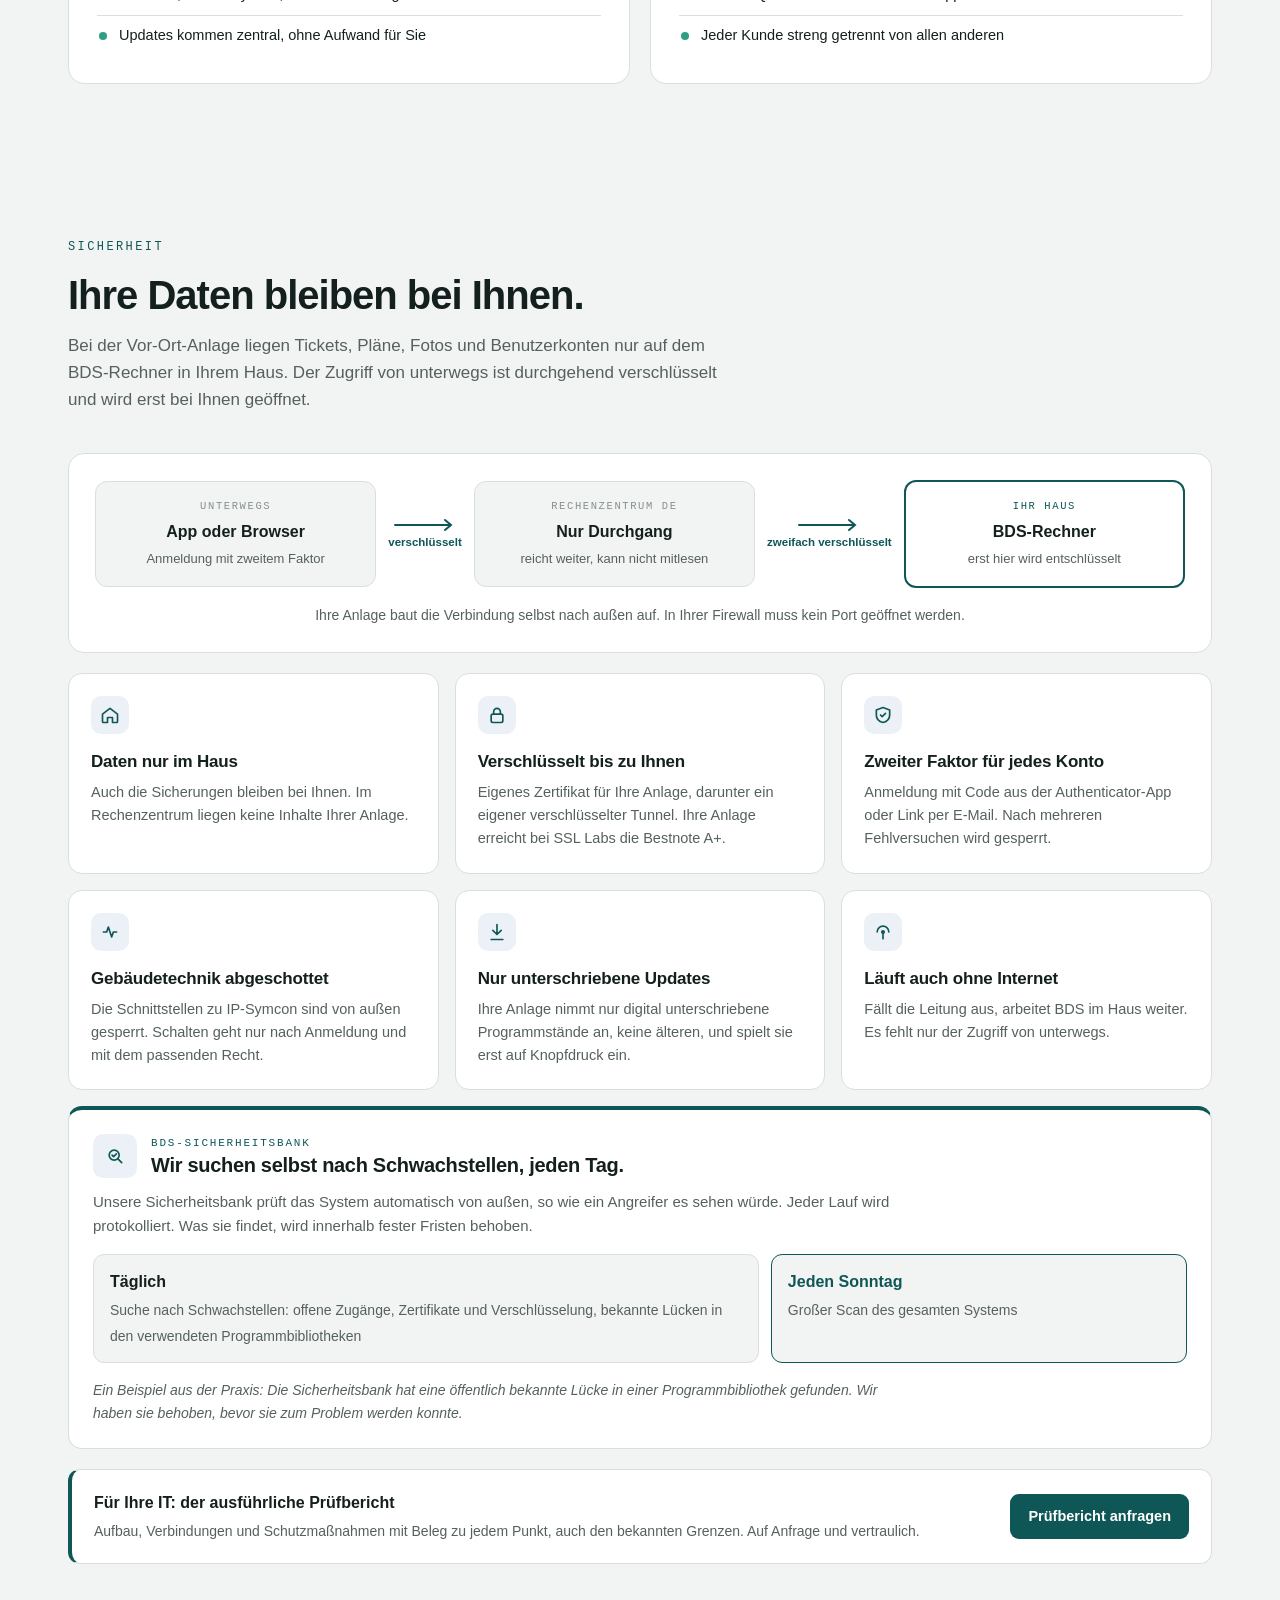
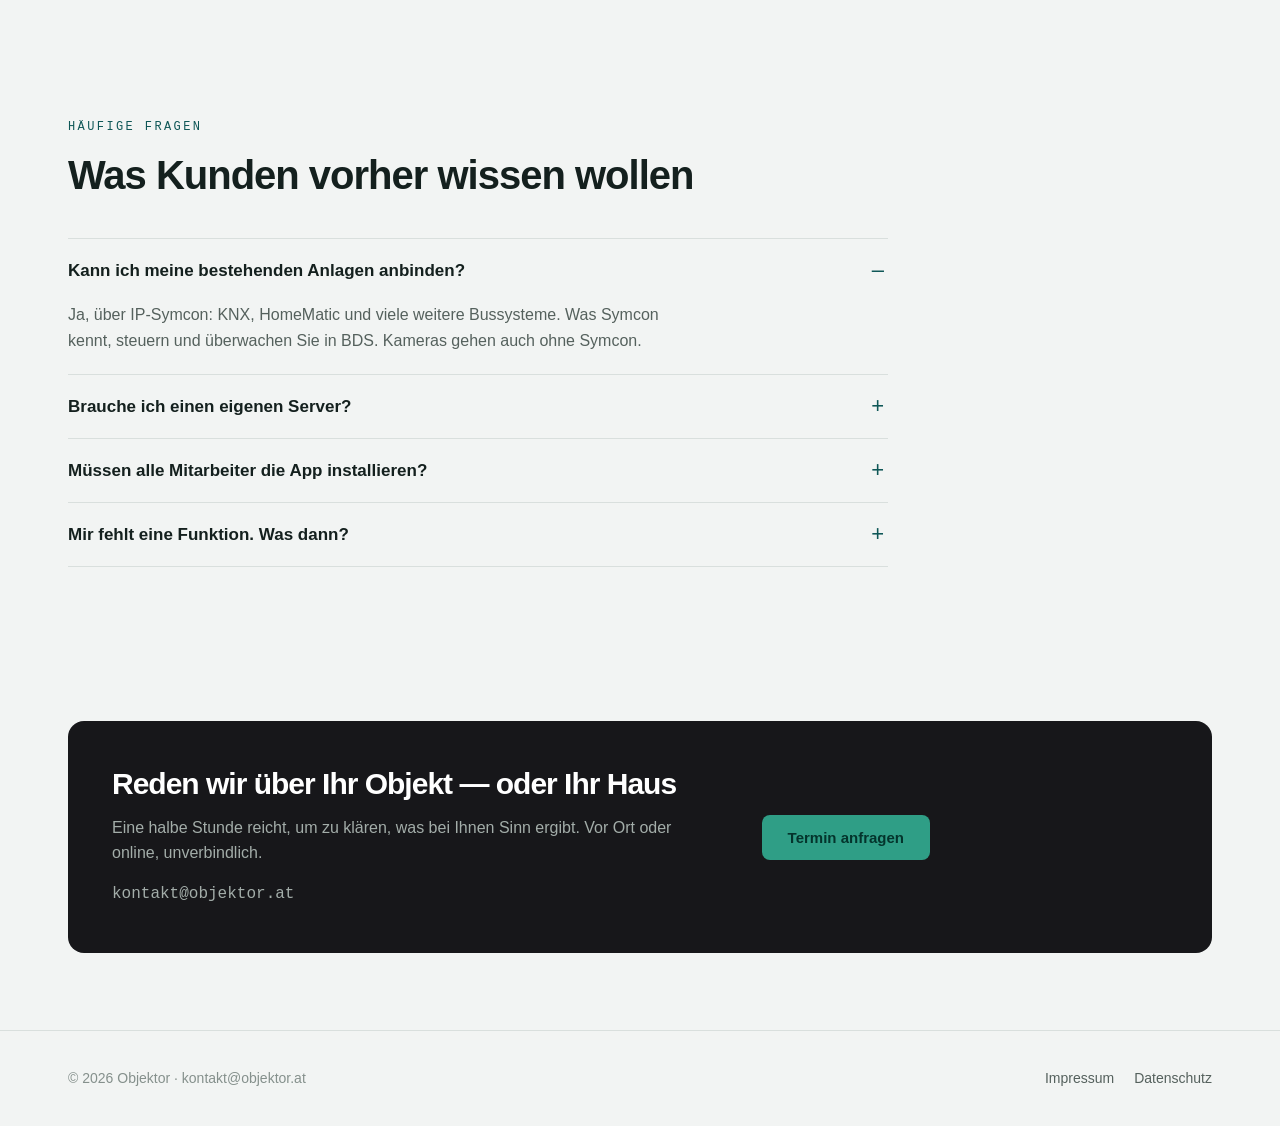
==== commit e3c8700b: "Deutsche Startseite: Herkunfts-Satz unter den Knöpfen wie im Englischen (alle Sprachen) (Martin, Web" ====
--- a/index.html
+++ b/index.html
@@ -1469,7 +1469,7 @@
       <li><b>Energiekosten senken</b><span>Verbrauch und Betriebsstunden zeigen, wo Geld verloren geht</span></li>
     </ul></div>
     <div class="nx-knoepfe"><a class="nx-knopf nx-voll" href="#kontakt">Demo-Termin vereinbaren</a><a class="nx-knopf nx-rand" href="#trennung">Selbst ausprobieren</a></div>
-    <p class="nx-herkunft">Entstanden im täglichen Betrieb eines großen Einkaufszentrums. Jede Funktion gibt es, weil sie dort gefehlt hat.</p>
+    <p class="nx-herkunft">Nicht am Schreibtisch erdacht: BDS ist im täglichen Betrieb eines großen Einkaufszentrums gewachsen – und jede Funktion musste sich dort bewähren.</p>
     <ul class="kann">
       <li><b>Bussysteme</b><span>über IP-Symcon: HomeMatic, KNX und viele mehr</span></li>
       <li><b>Daten</b><span>Solar, Energie und Wasser, Besucherzählung, Parkzählung</span></li>
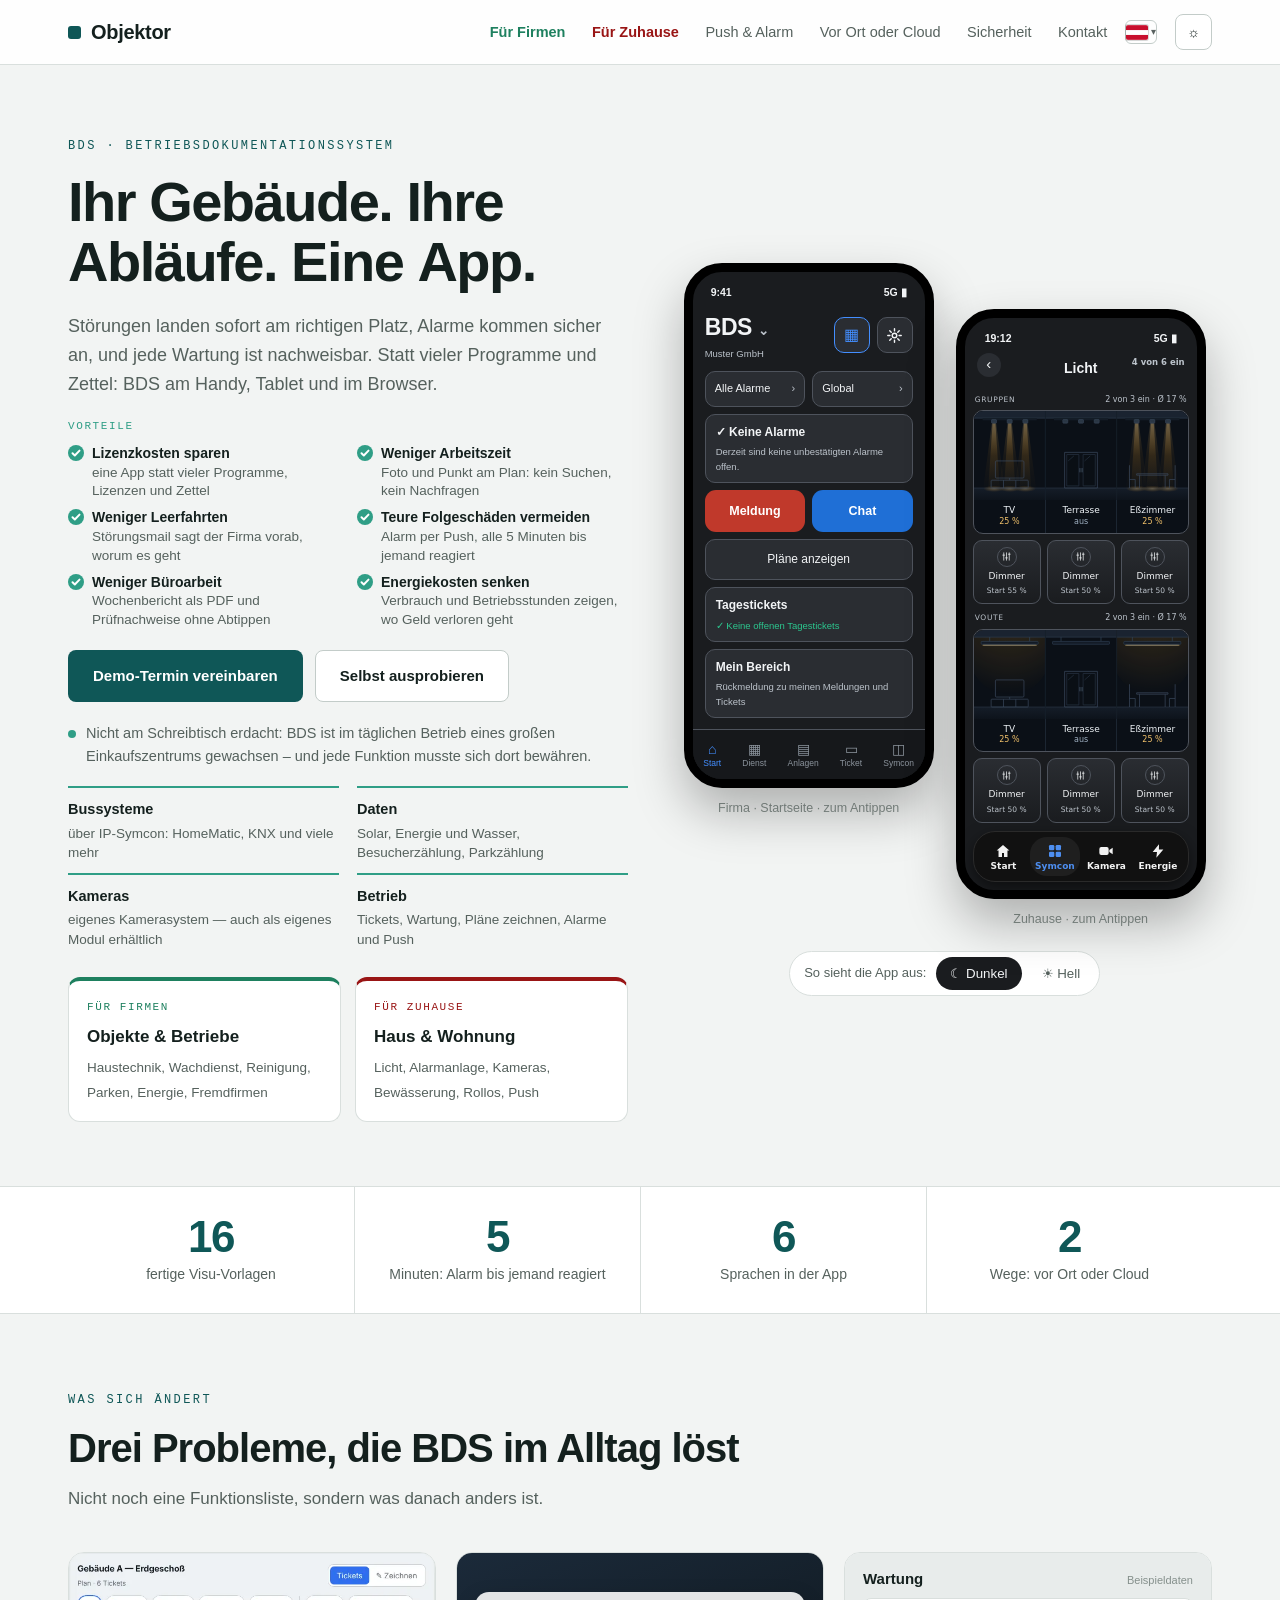
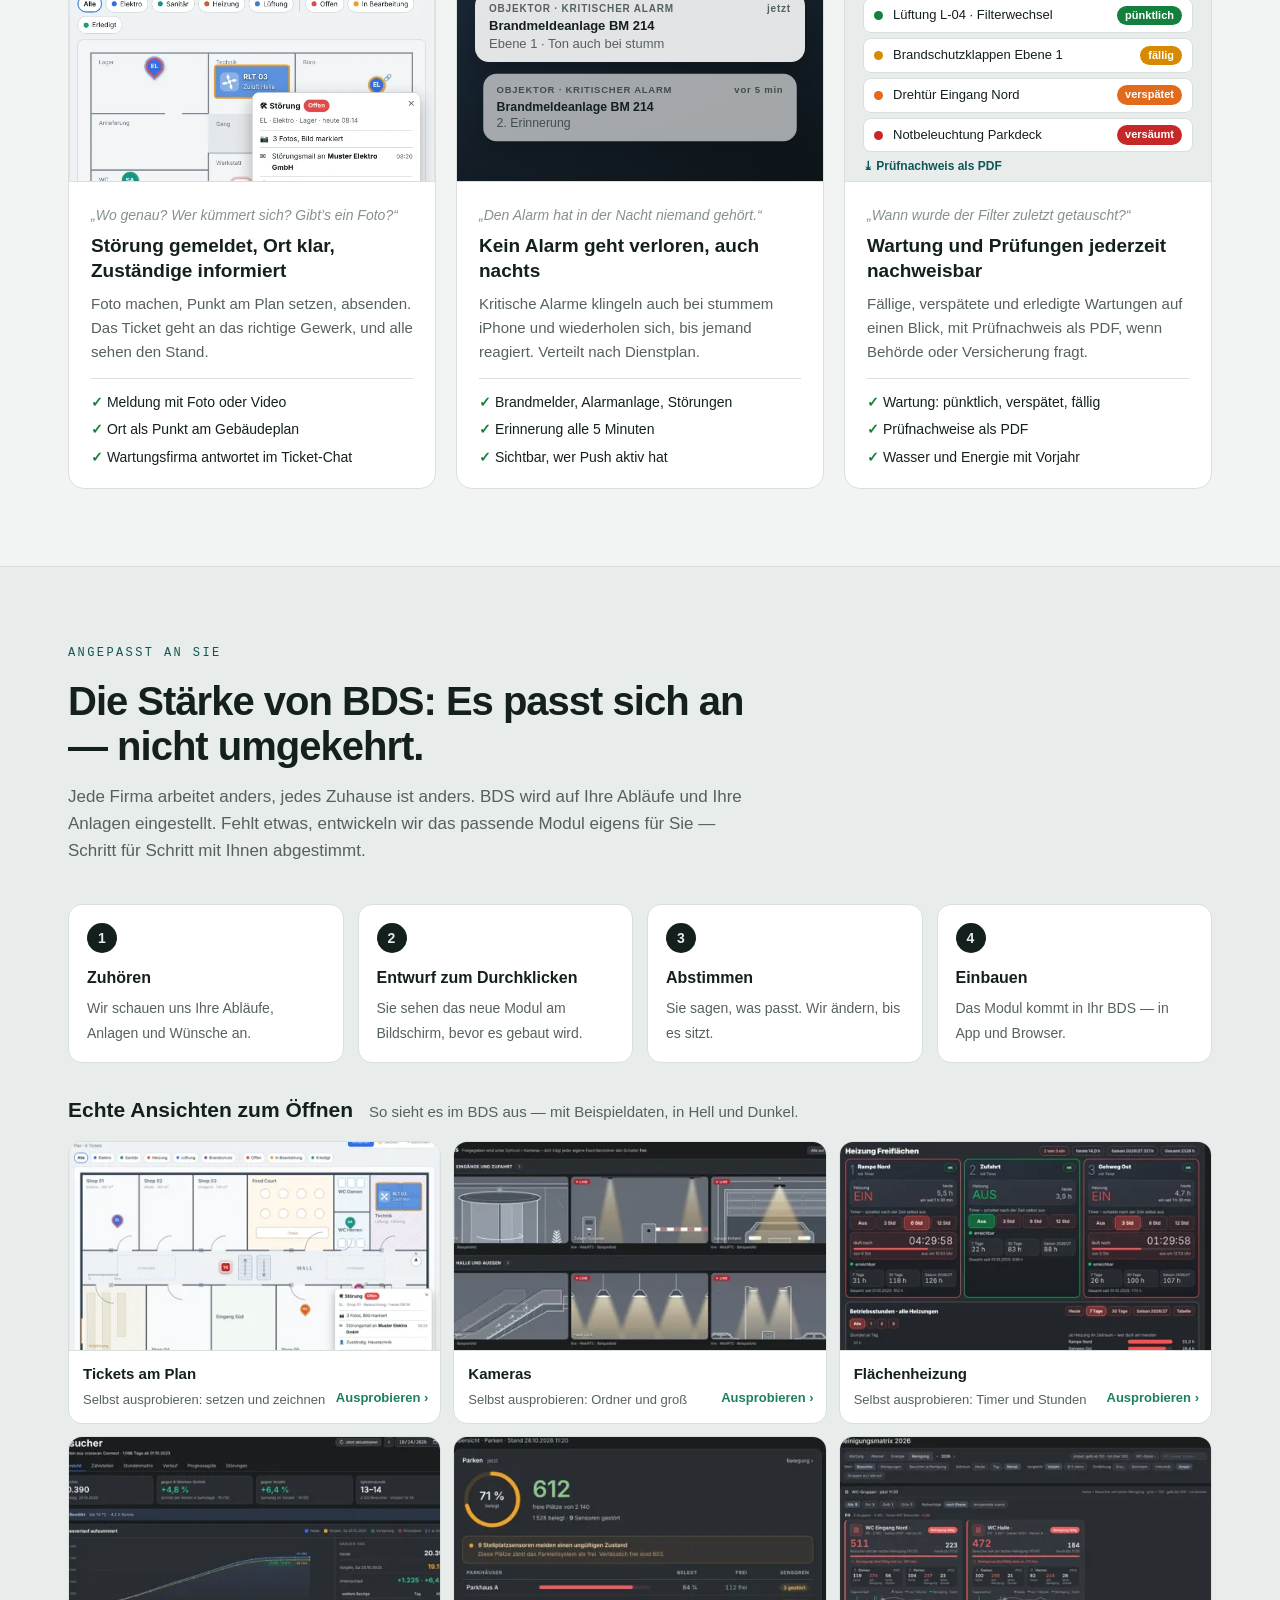
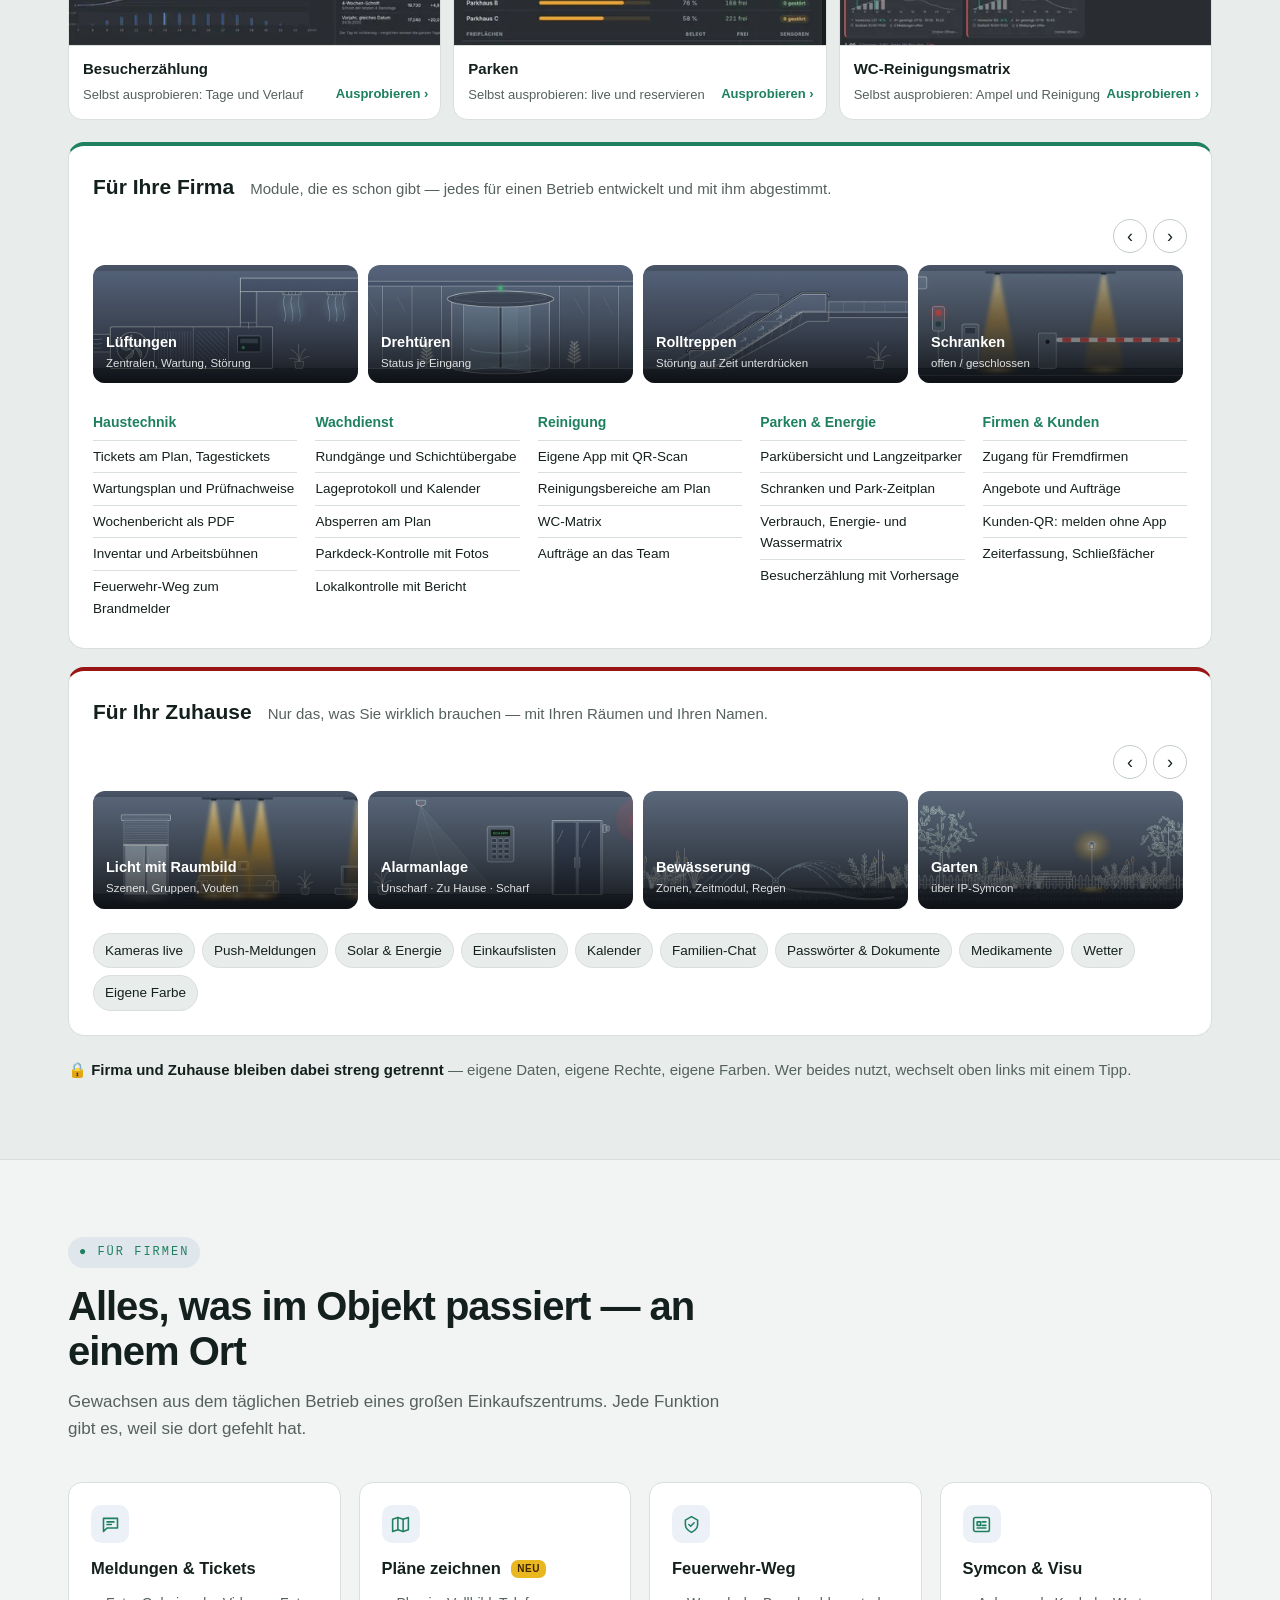
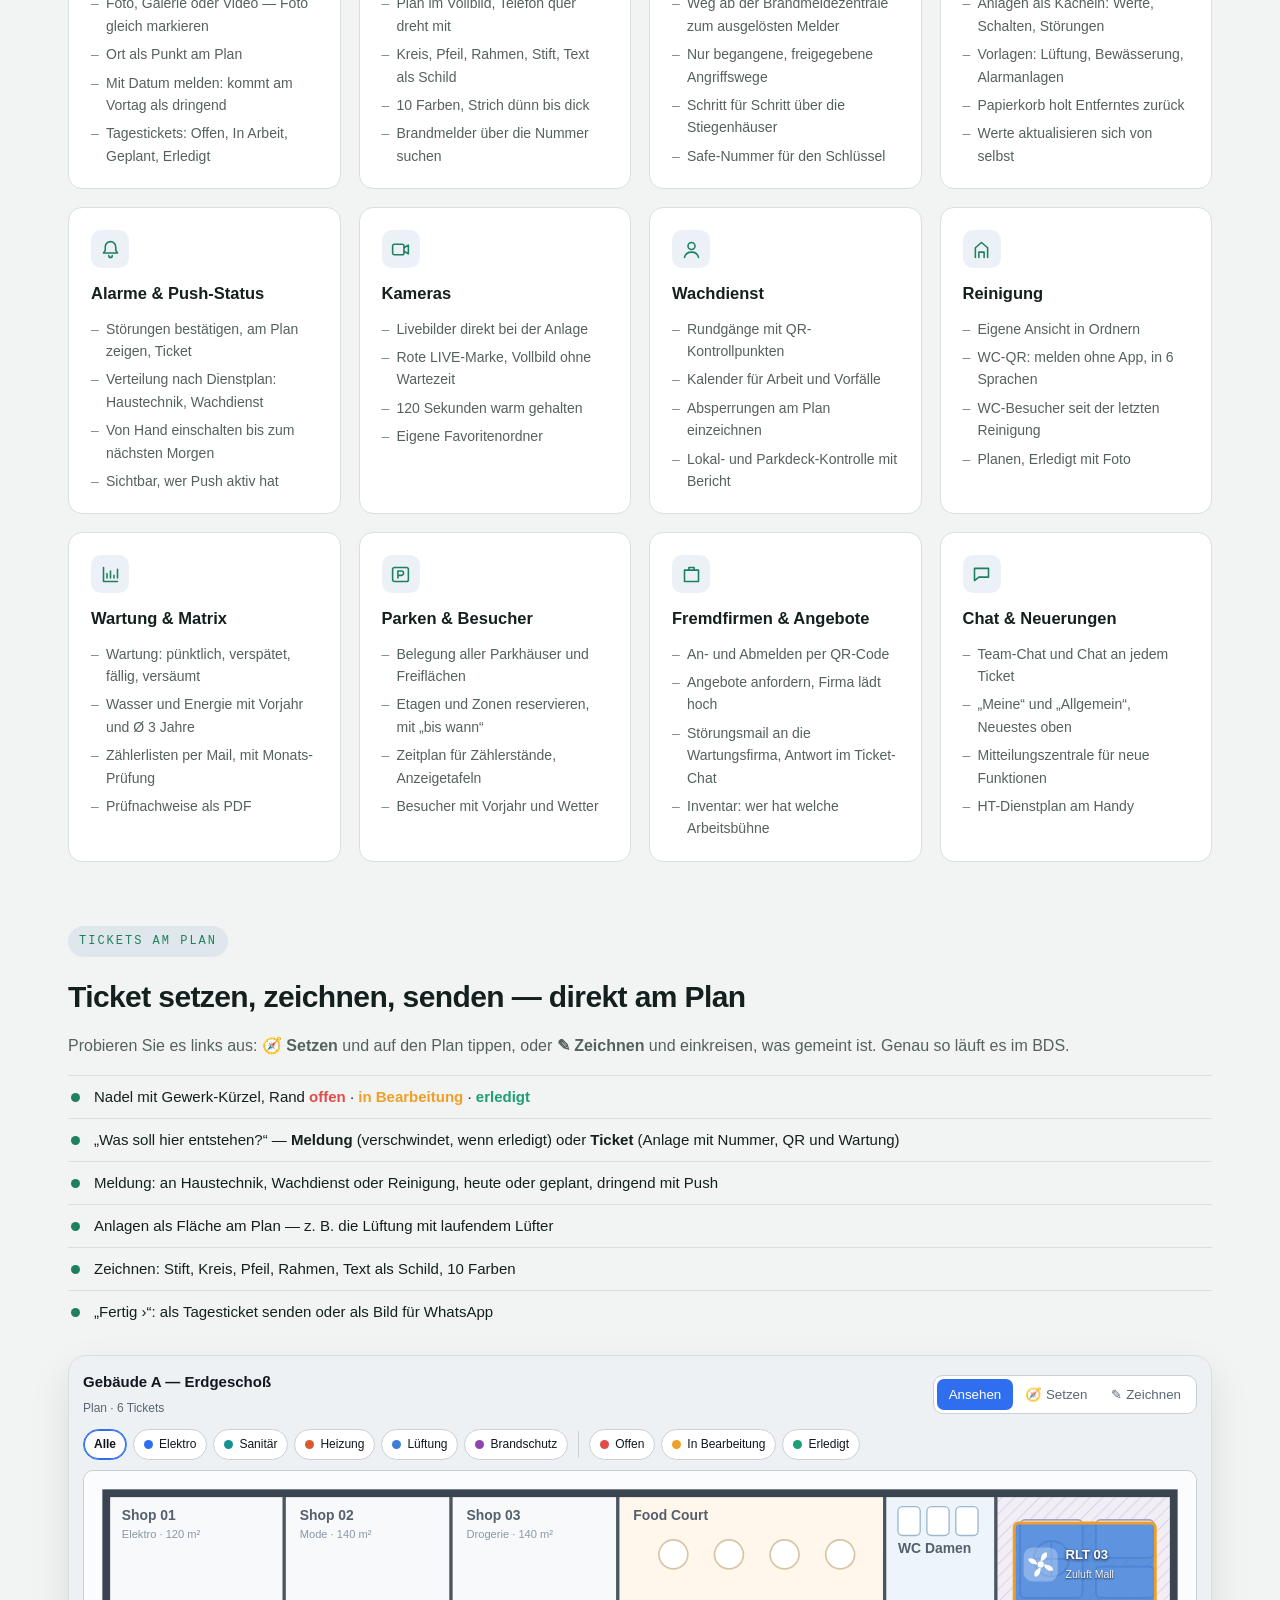
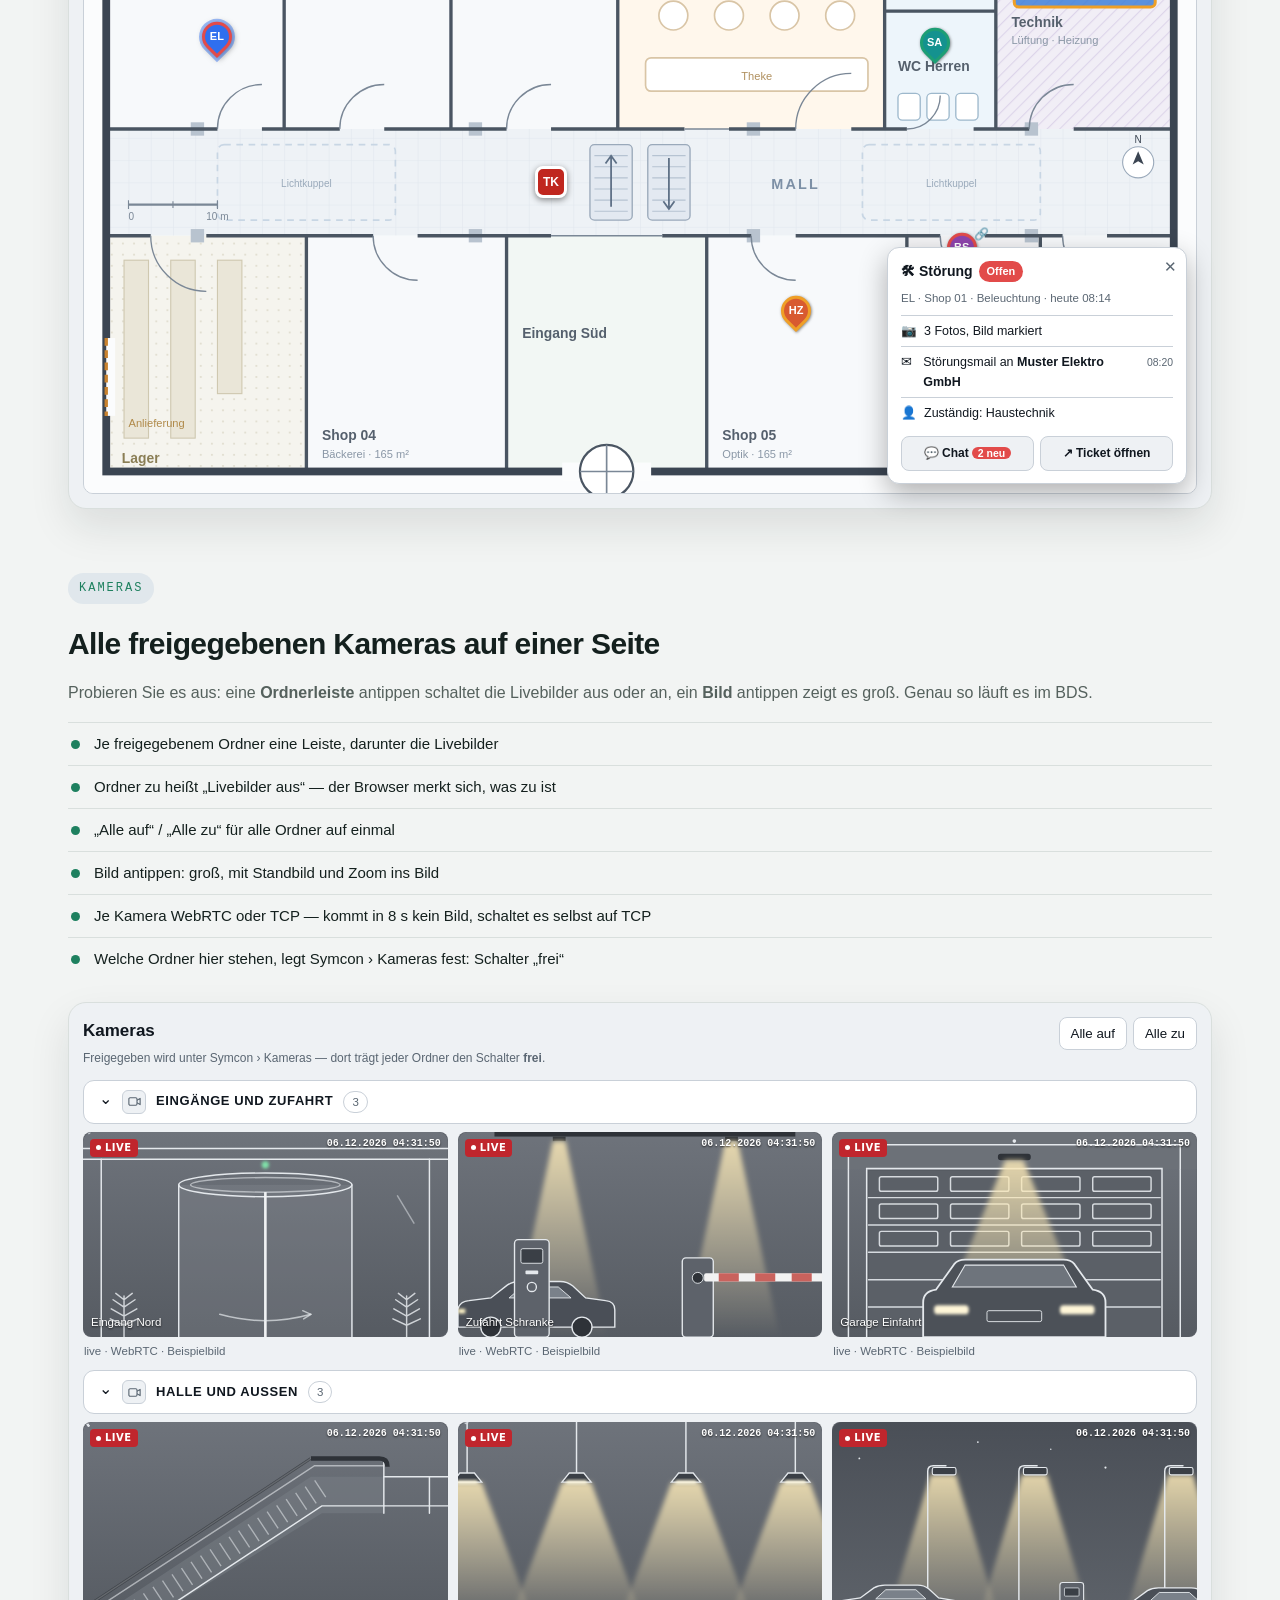
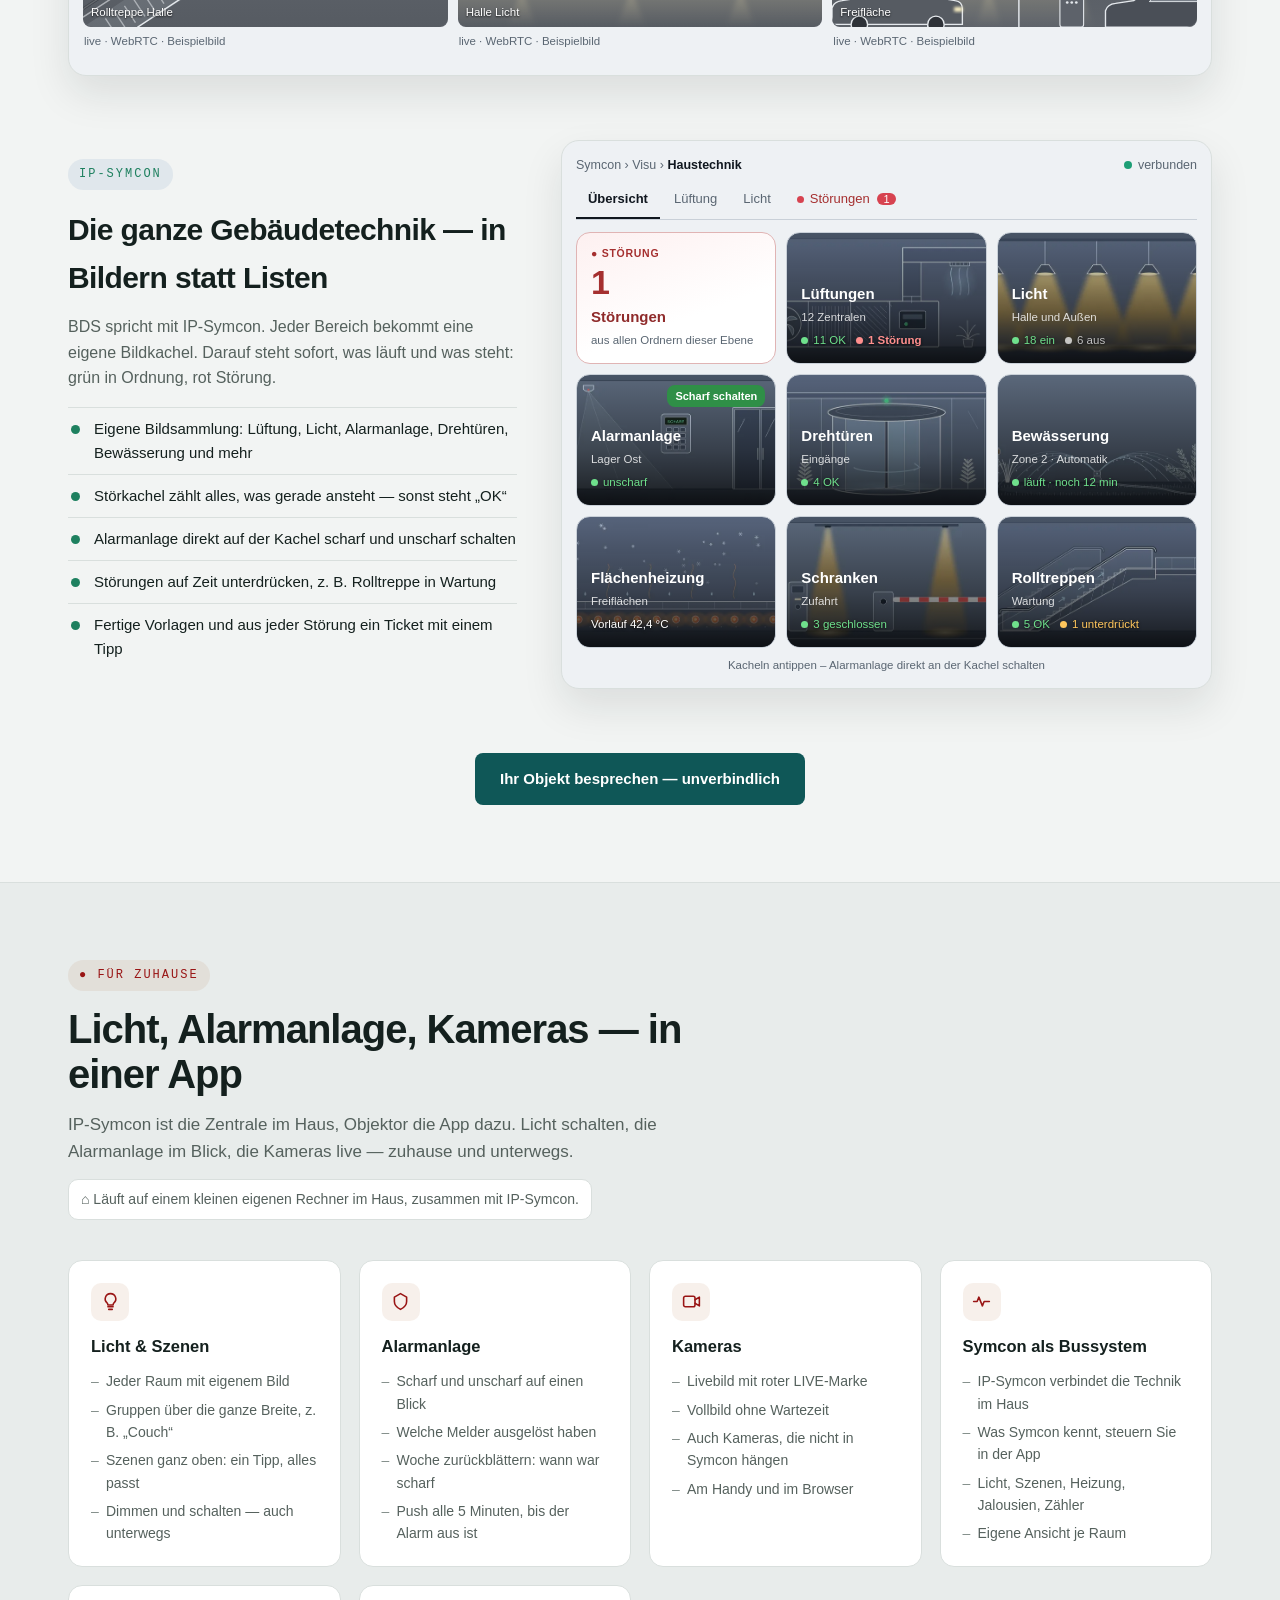
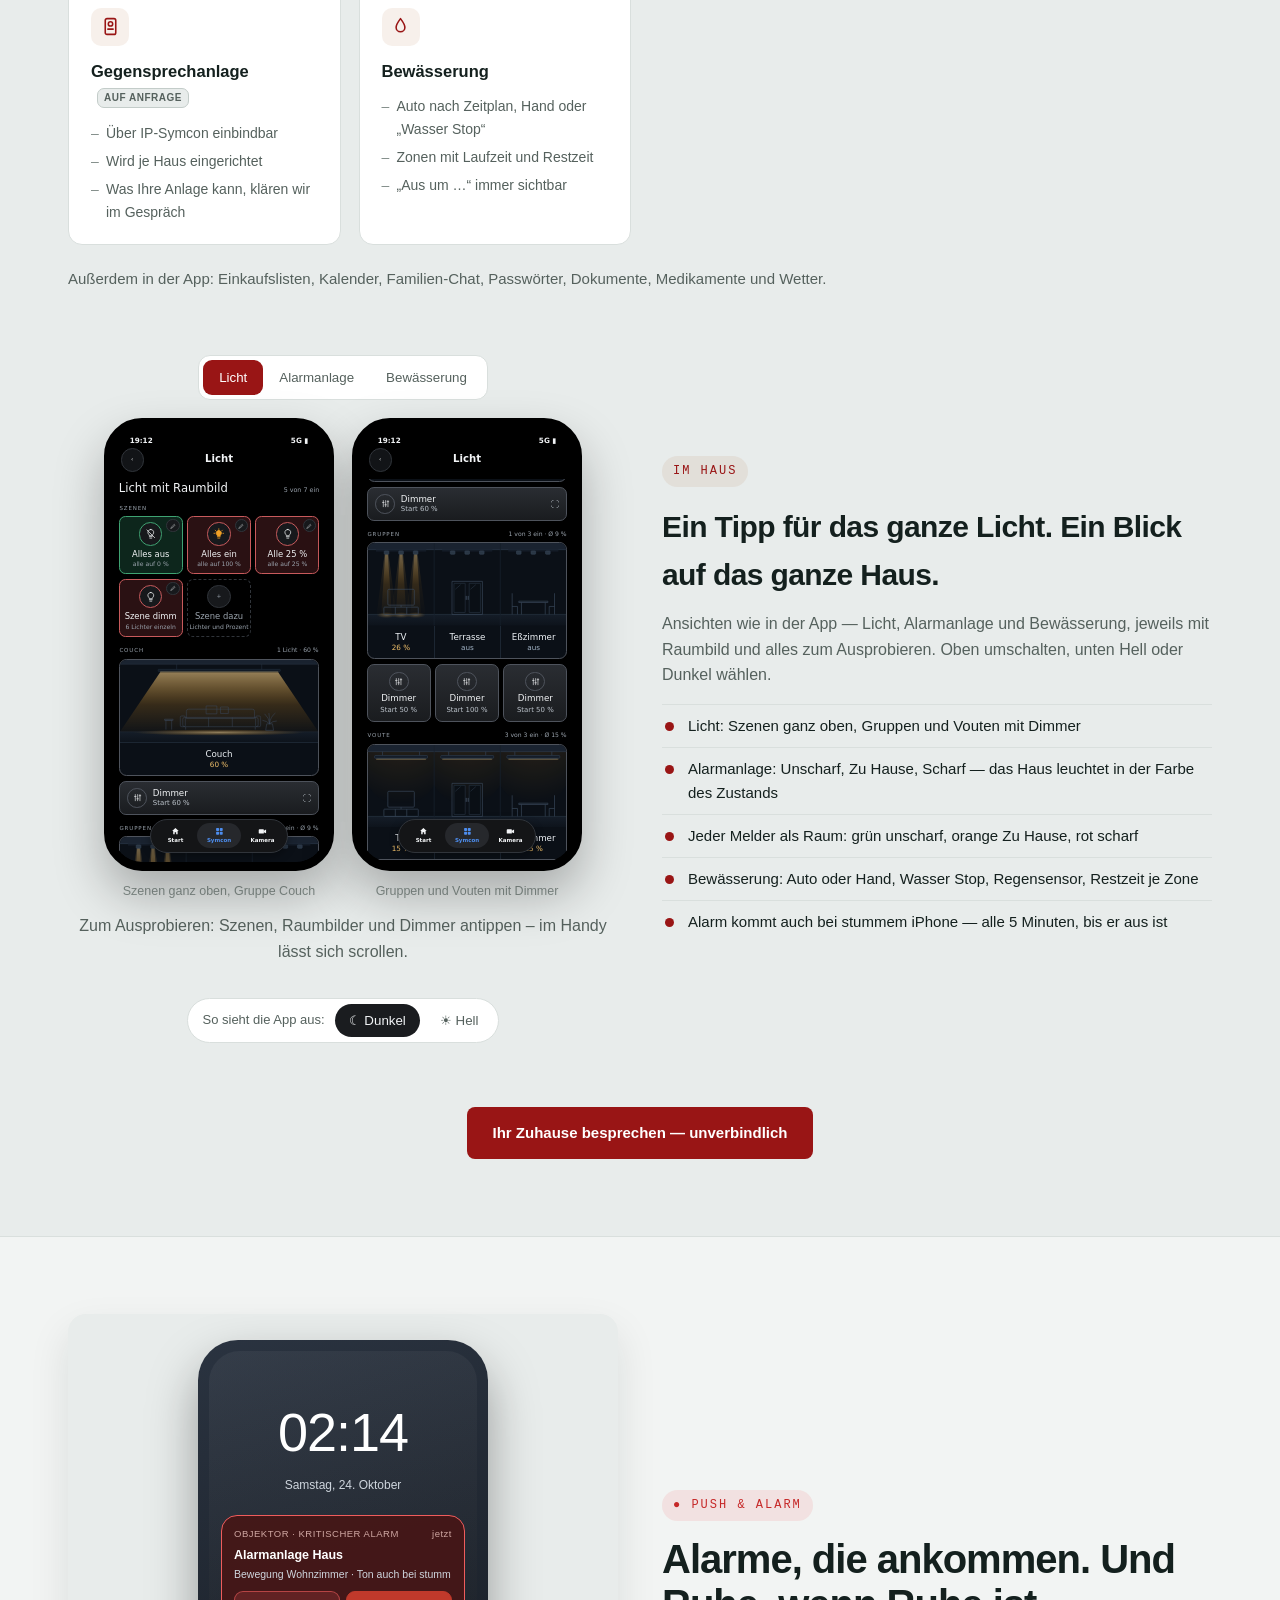
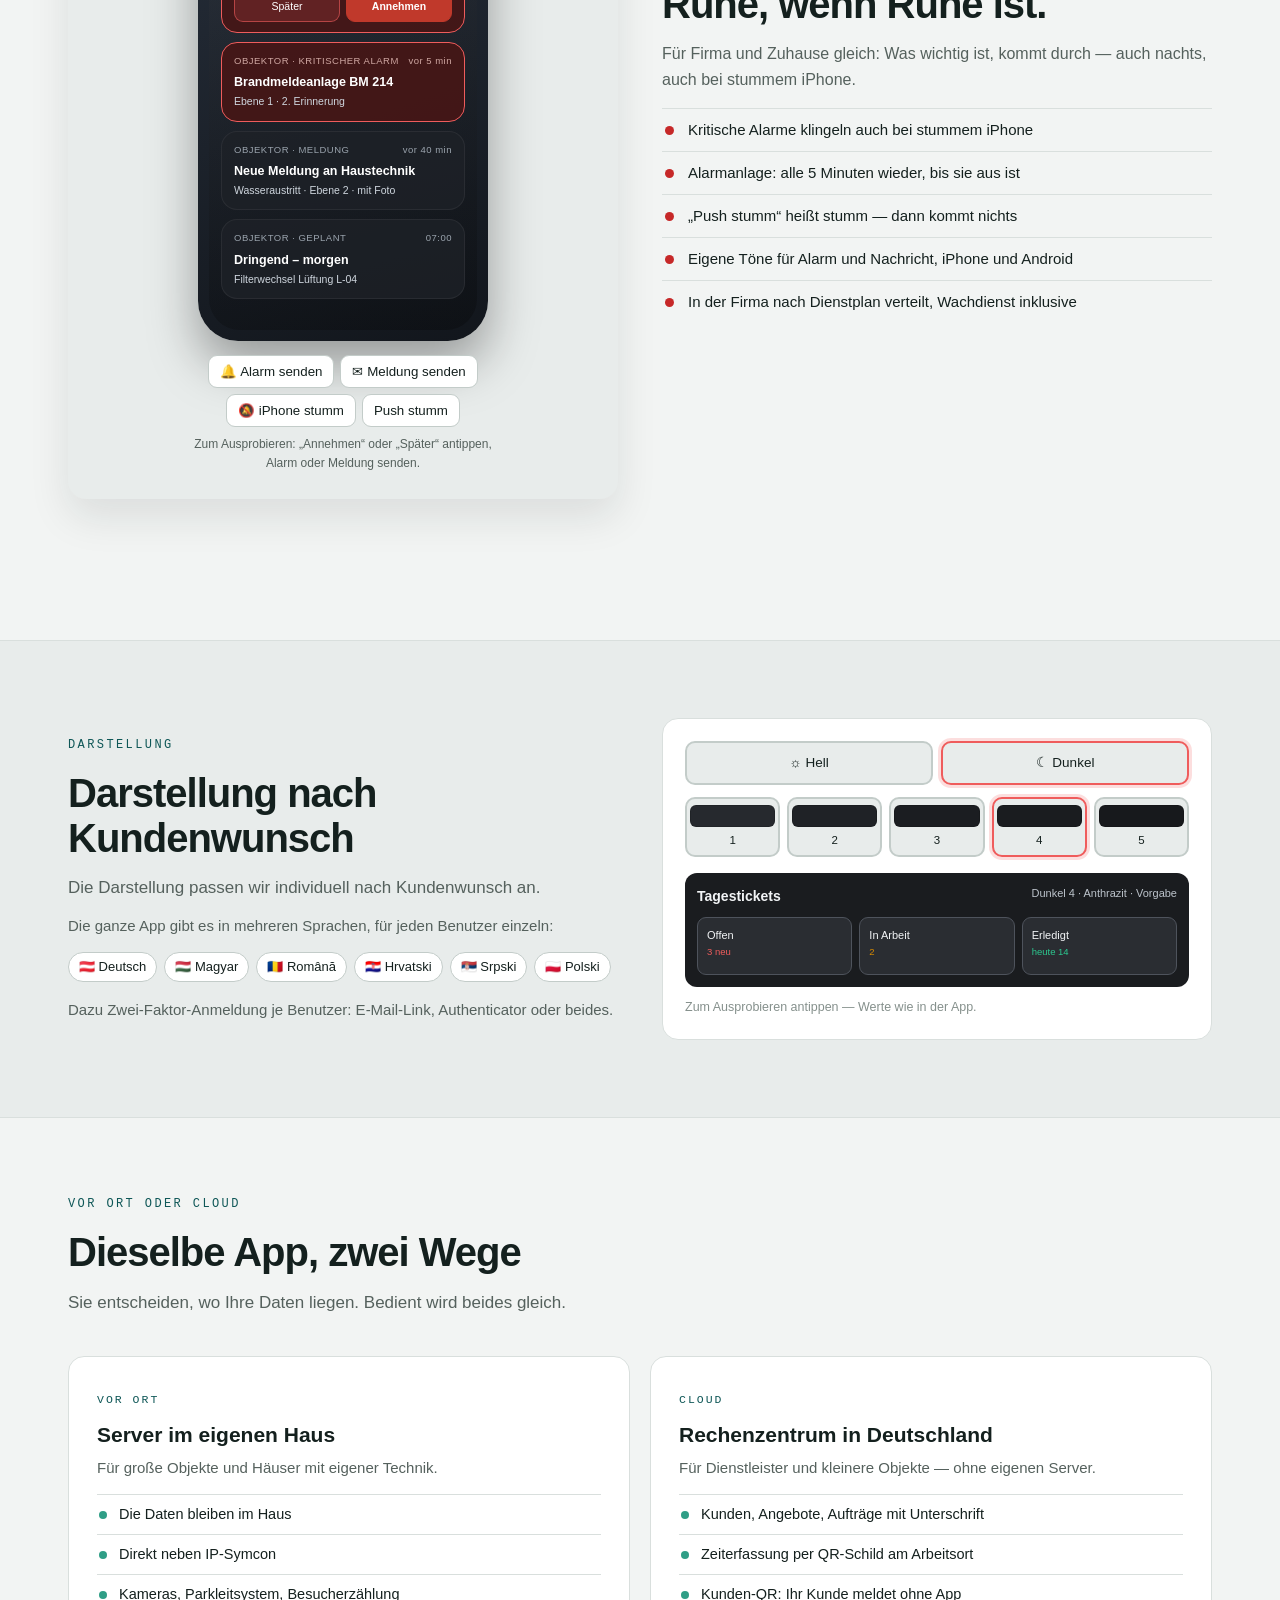
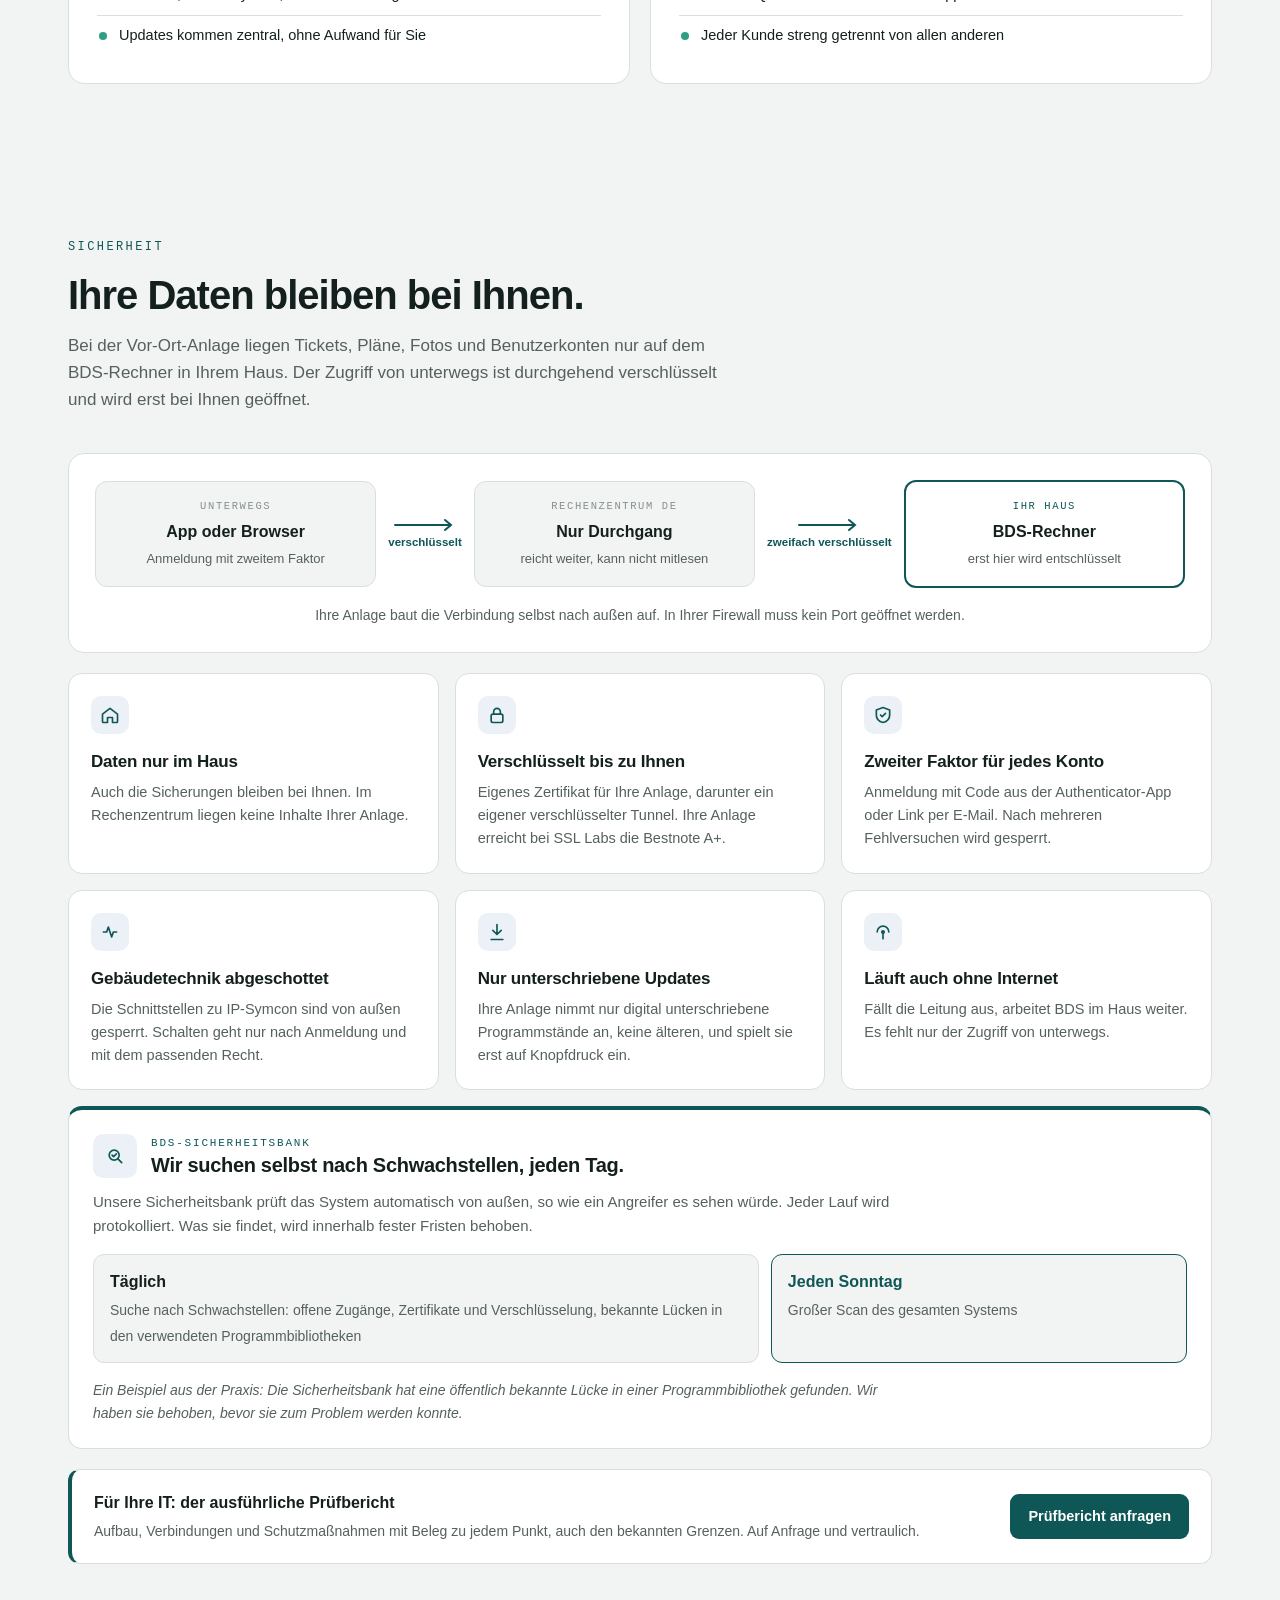
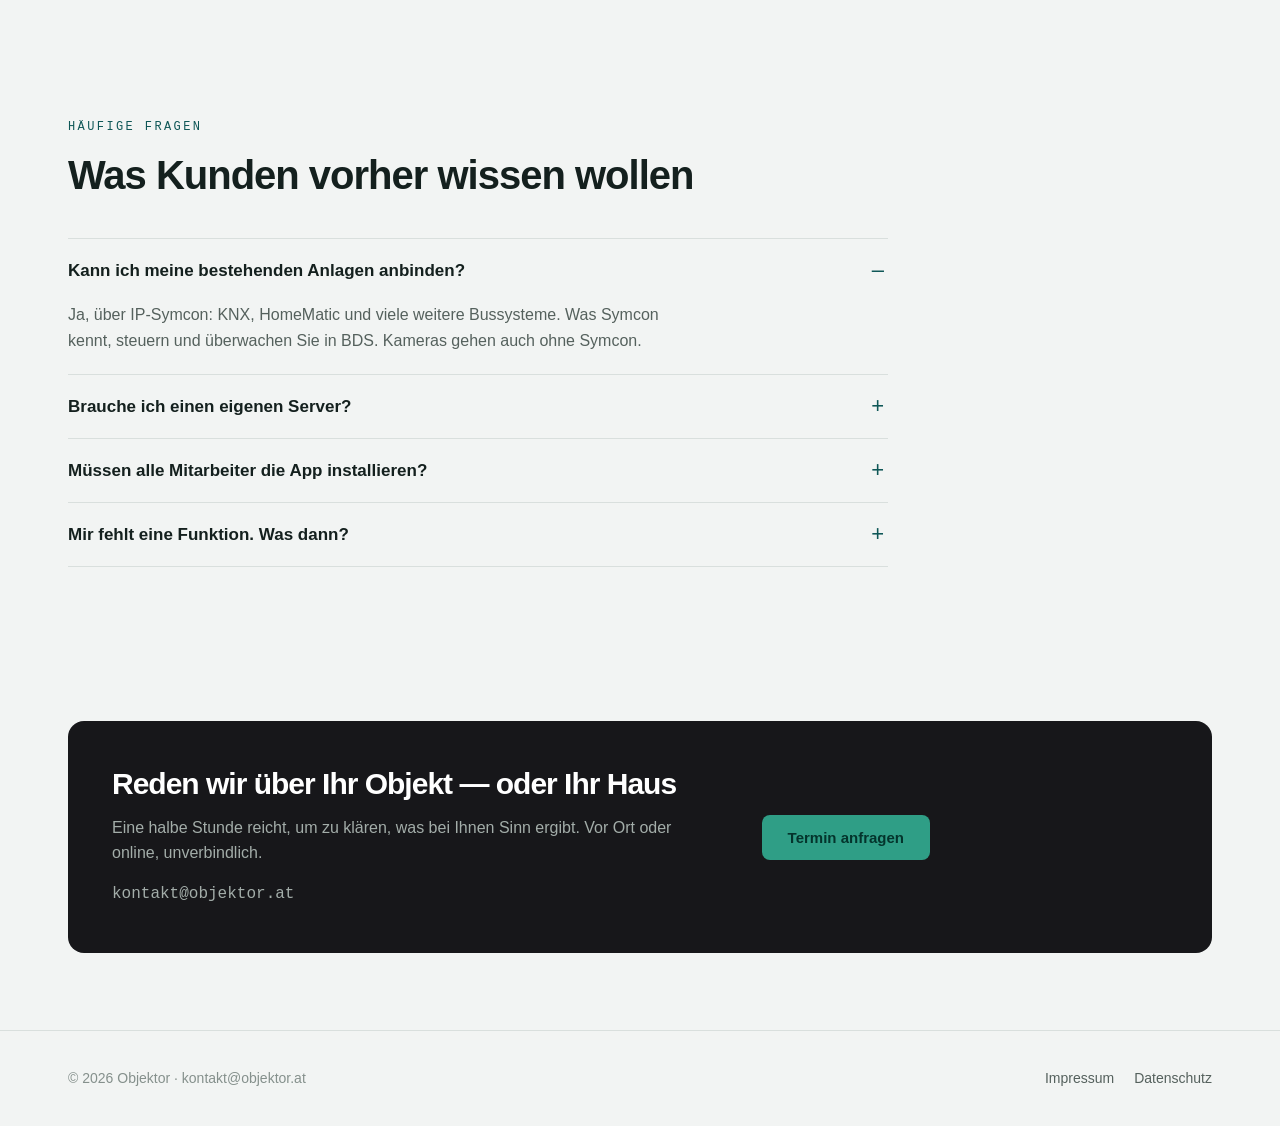
==== commit 6f256f2a: "Webseite aktualisiert: en/index.html, index.html, sprache-cs.js, sprache-en.js (+3 weitere) (Martin," ====
--- a/index.html
+++ b/index.html
@@ -2064,8 +2064,8 @@
 <div class="mitte darst">
   <div>
     <div class="kicker">DARSTELLUNG</div>
-    <h2>Hell oder dunkel — in je fünf Stufen</h2>
-    <p style="color:var(--leise);font-size:17px;margin-bottom:12px">Jeder stellt sich die Ansicht selbst ein. Browser und Handy merken sich ihre Wahl getrennt — am PC dunkel, am Handy hell.</p>
+    <h2>Darstellung nach Kundenwunsch</h2>
+    <p style="color:var(--leise);font-size:17px;margin-bottom:12px">Die Darstellung passen wir individuell nach Kundenwunsch an.</p>
     <p style="color:var(--leise);font-size:15px">Die ganze App gibt es in mehreren Sprachen, für jeden Benutzer einzeln:</p>
     <div class="sprachen"><span>🇦🇹 Deutsch</span><span>🇭🇺 Magyar</span><span>🇷🇴 Română</span><span>🇭🇷 Hrvatski</span><span>🇷🇸 Srpski</span><span>🇵🇱 Polski</span></div>
     <p style="color:var(--leise);font-size:15px;margin-top:16px">Dazu Zwei-Faktor-Anmeldung je Benutzer: E-Mail-Link, Authenticator oder beides.</p>
